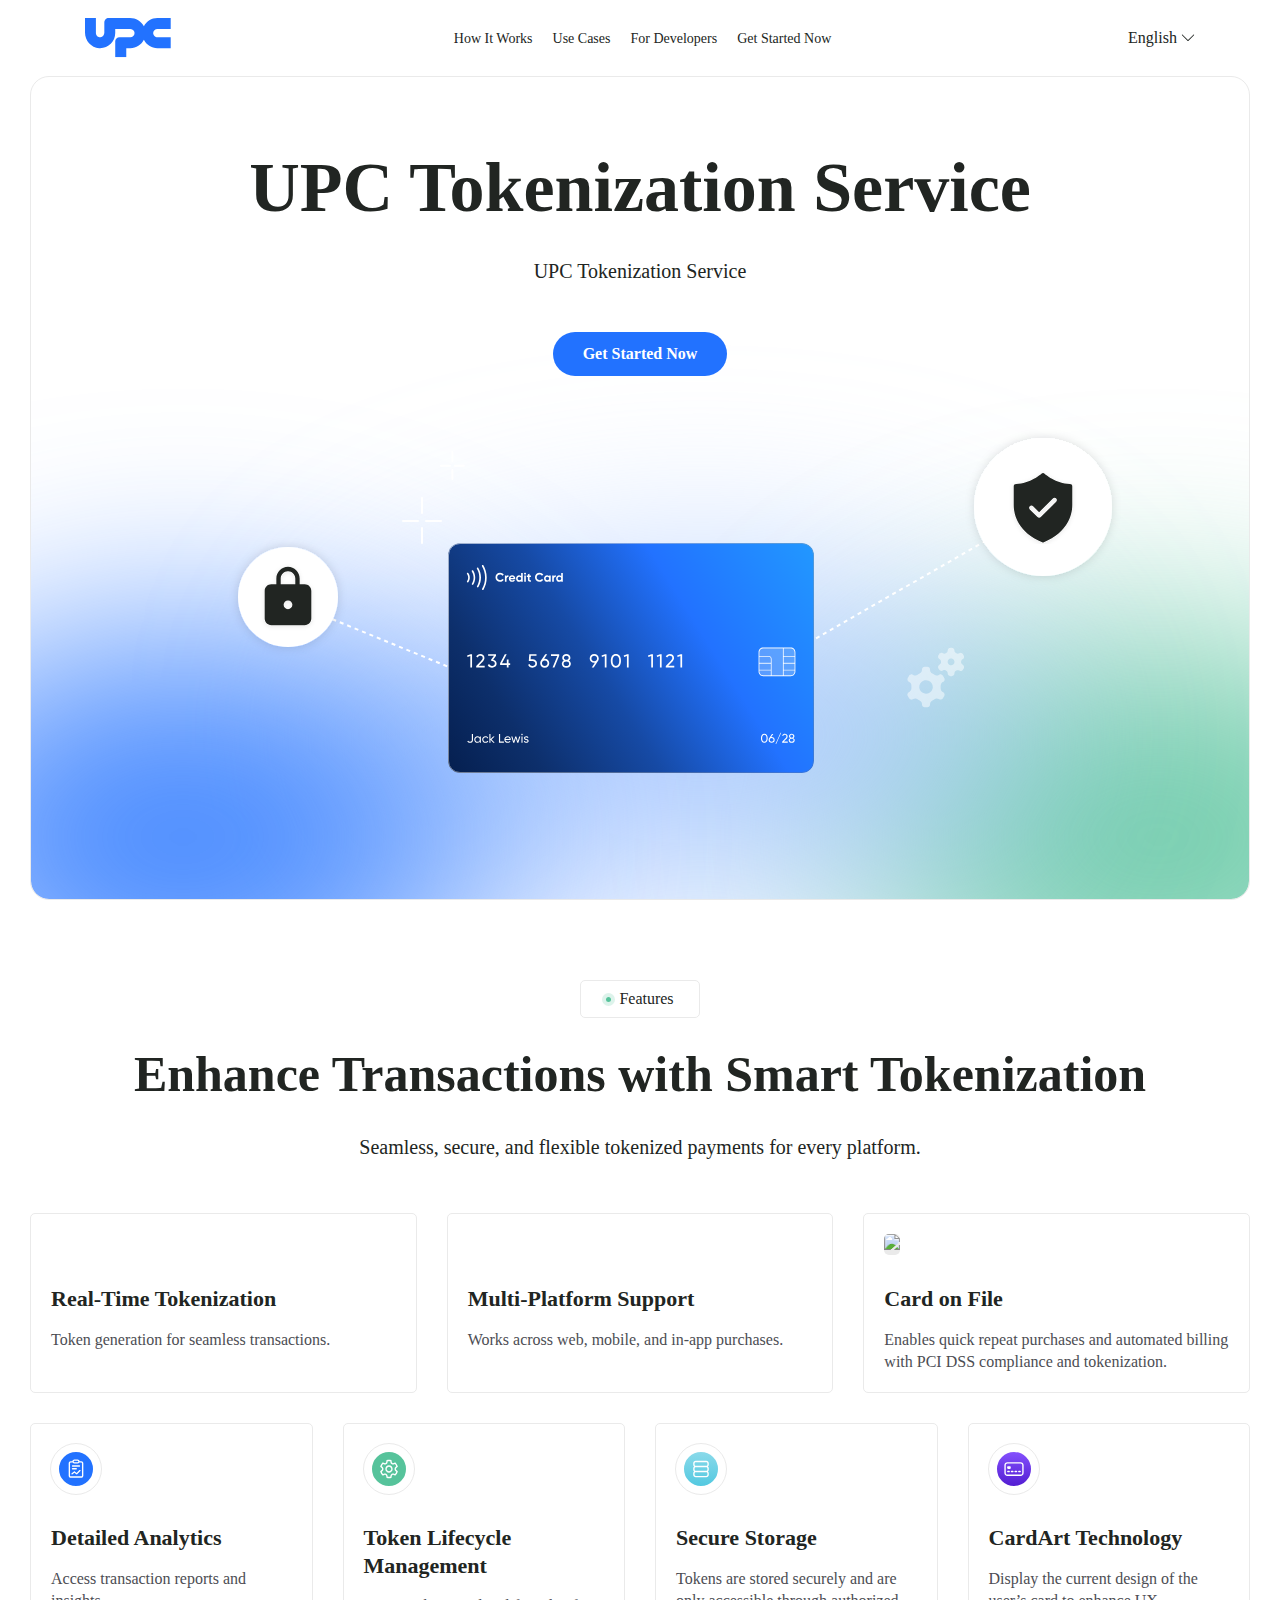
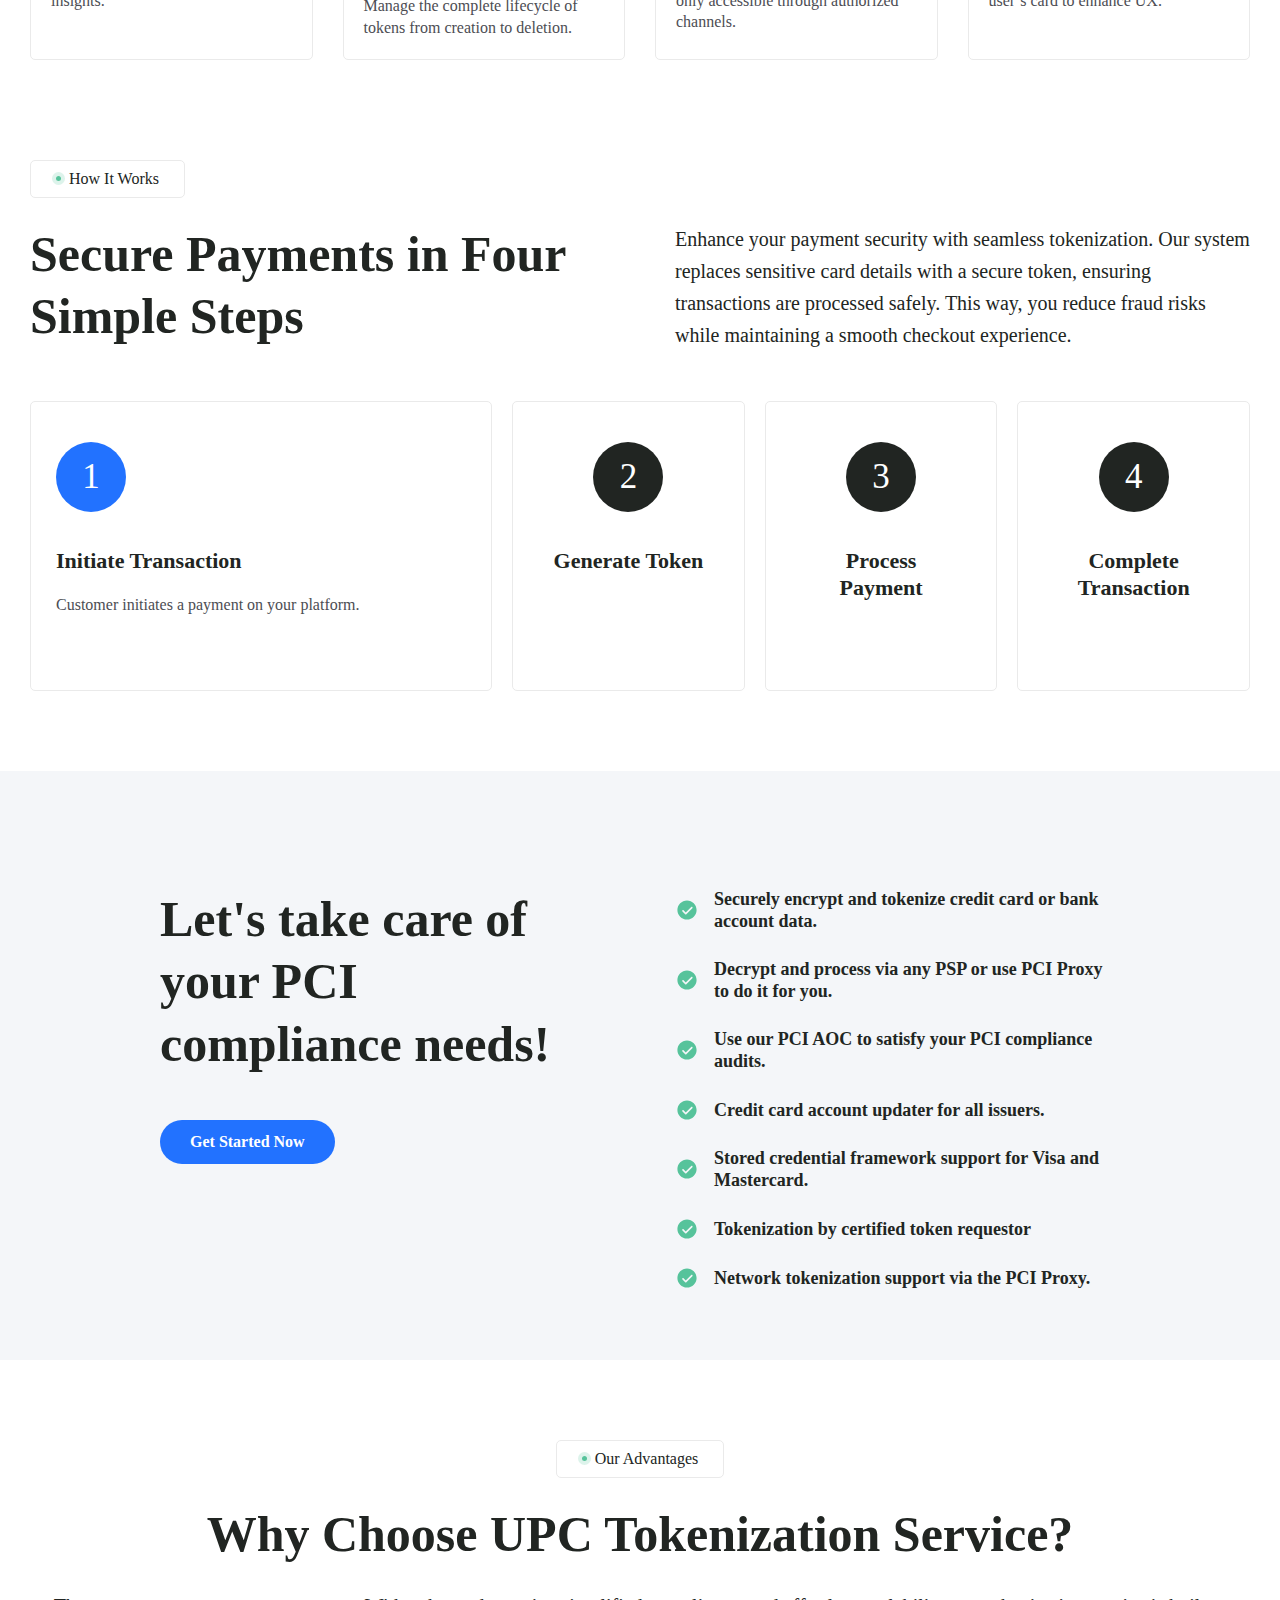
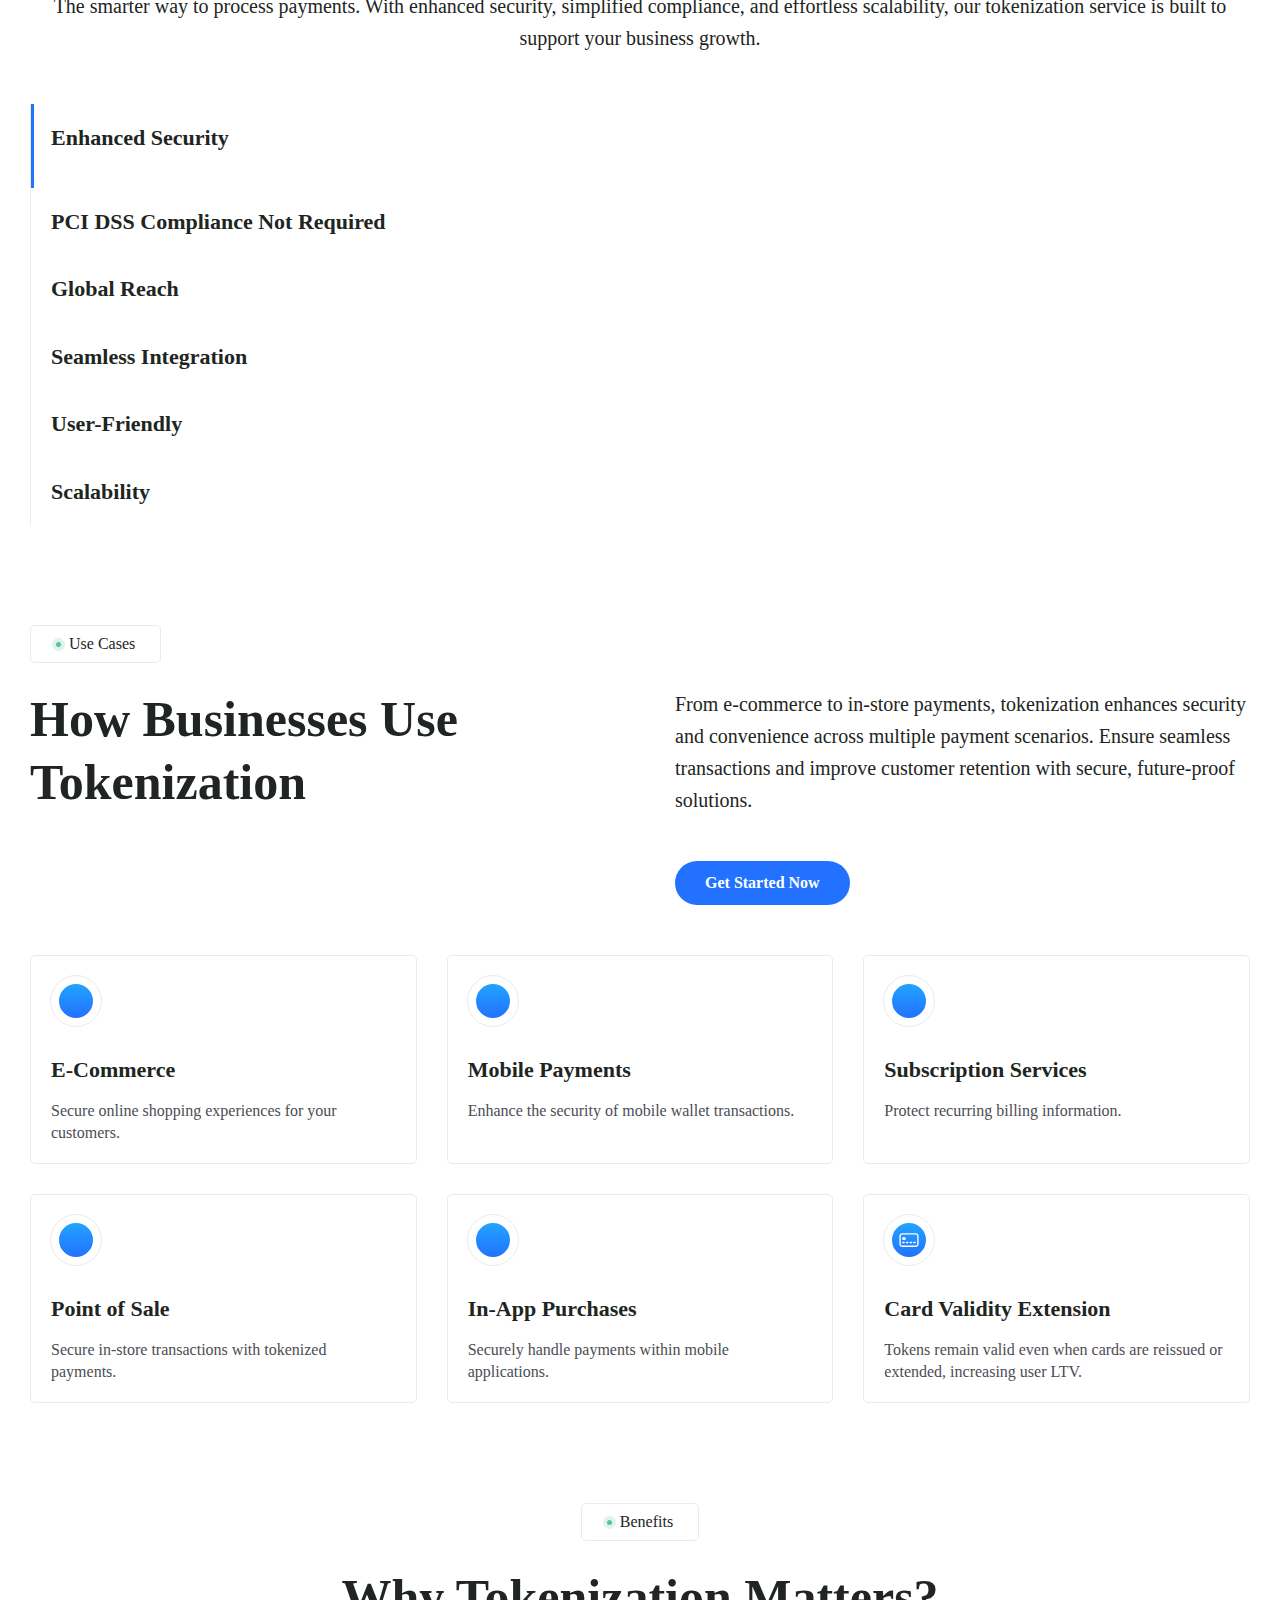
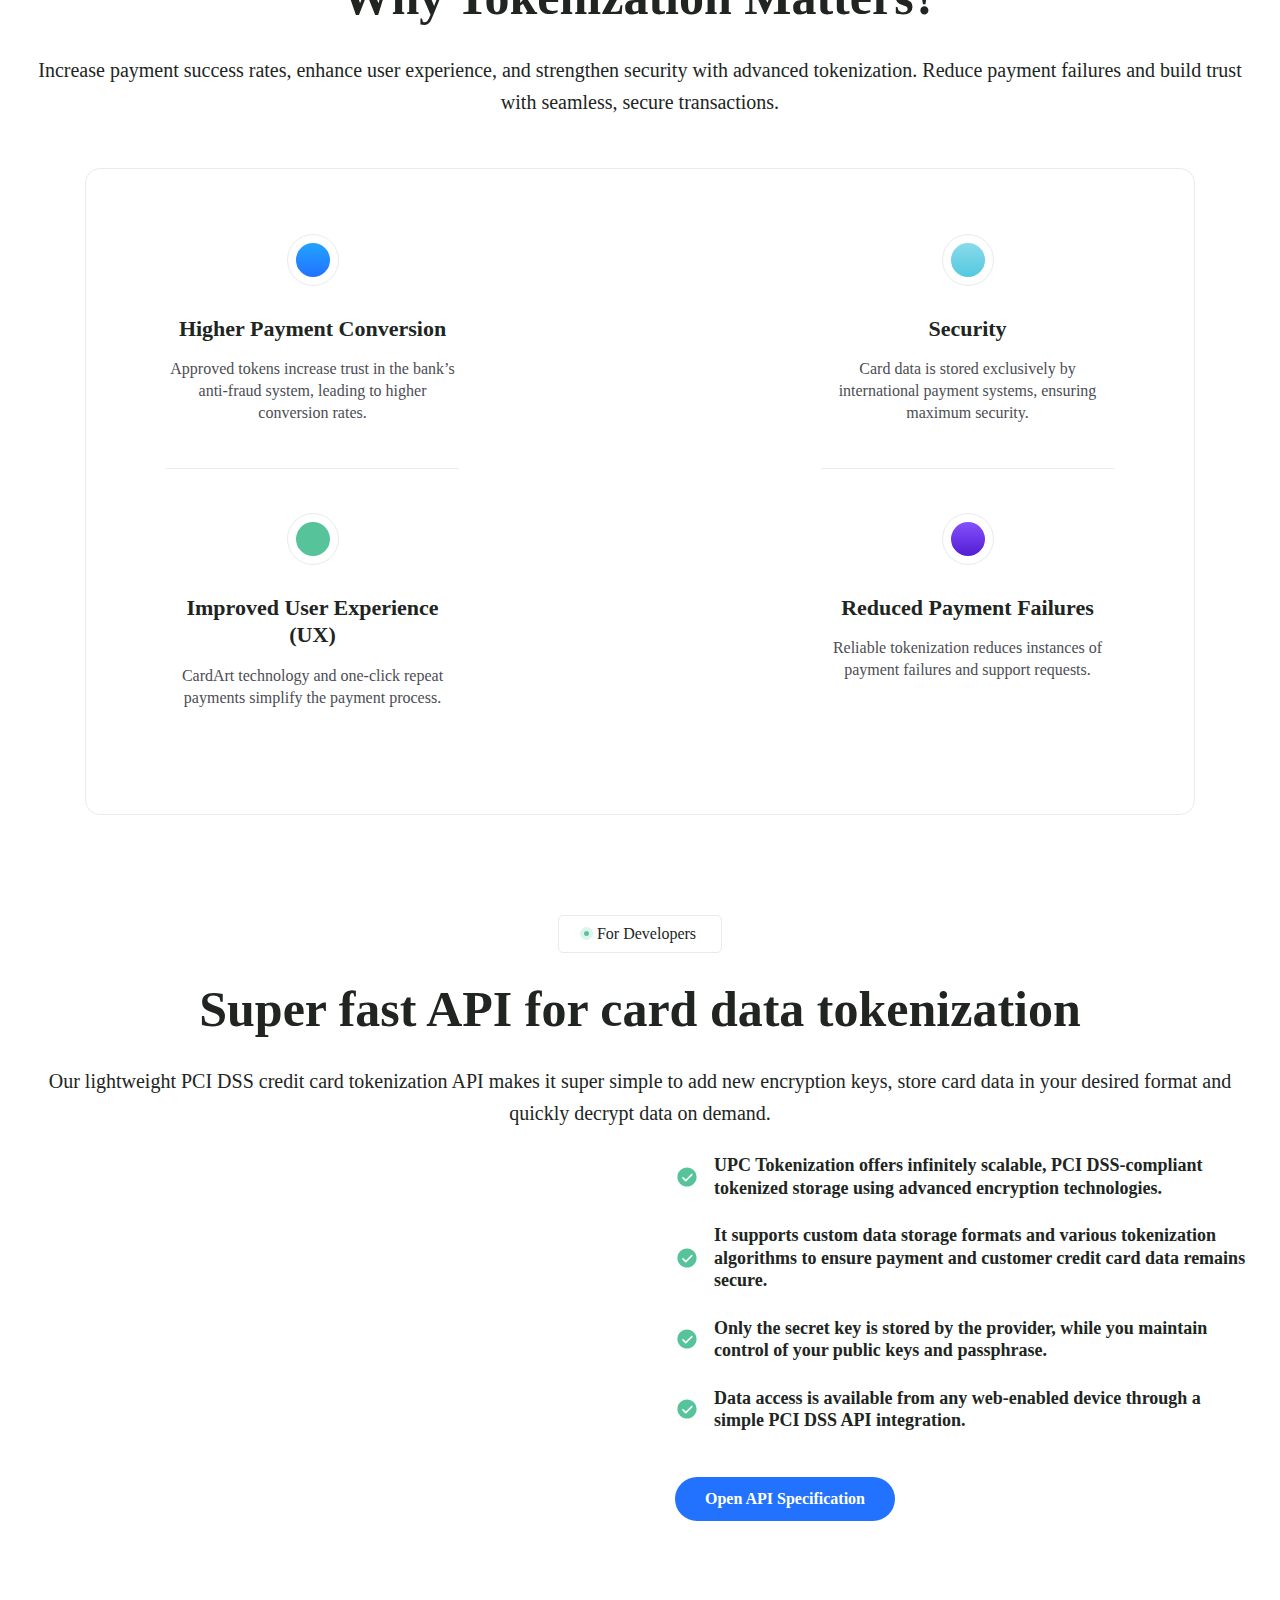
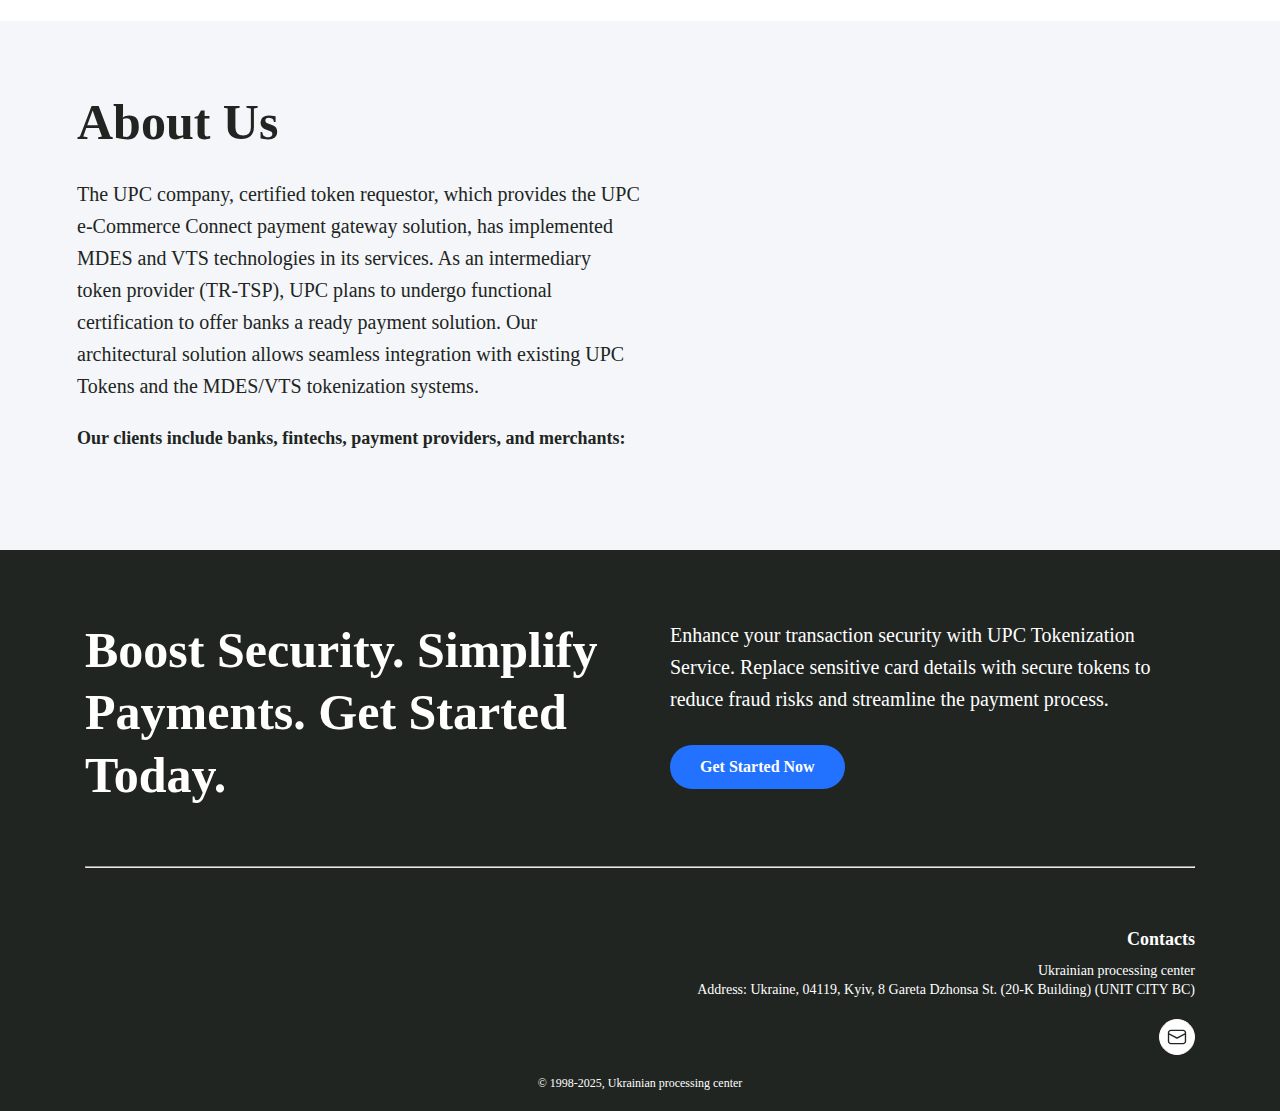
==== index.html @ 0ae1724d "2.3.v not lazy" ====
<!DOCTYPE html><html  lang="en-US" dir="ltr" class="" style=""><head><meta charset="utf-8">
<meta name="viewport" content="width=device-width, initial-scale=1">
<title>Card Tokenization Service</title>
<style>@font-face{font-family:Geologica;font-style:normal;font-weight:300,500,600;src:url(/token-service/fonts/Geologica/Geologica-VariableFont_CRSV,SHRP,slnt,wght.ttf) format("truetype")}@font-face{font-family:OpenSans;font-style:normal;font-weight:400;src:url(/token-service/fonts/OpenSans/OpenSans-VariableFont_wdth,wght.ttf) format("truetype")}@font-face{font-family:Lexend;font-style:normal;font-weight:500;src:url(/token-service/fonts/Lexend/Lexend-VariableFont_wght.ttf) format("truetype")}.fade-slide-down-enter-active,.fade-slide-down-leave-active{transition:opacity .2s ease,transform .2s ease}.fade-slide-down-enter,.fade-slide-down-leave-to{opacity:0;transform:translateY(-20px)}.fade-enter-active,.fade-leave-active{transition:opacity .2s ease}.fade-enter,.fade-in,.fade-leave-to{opacity:0}.fade-in{transform:none;transition:opacity .5s ease-in-out .2s,transform .5s ease-in-out .2s}@media (max-width:575.98px){.fade-in{opacity:1;transform:none}}@media (min-width:576px) and (max-width:991.98px){.fade-in{opacity:1;transform:none}}.fade-in.visible{opacity:1}.fade-in-up{opacity:0;transform:translateY(100px);transition:opacity .5s ease-in-out .2s,transform .5s ease-in-out .2s}.fade-in-up.visible{transform:translateY(0)}@media (max-width:575.98px){.fade-in-up{opacity:1;transform:none}}@media (min-width:576px) and (max-width:991.98px){.fade-in-up{opacity:1;transform:none}}.fade-in-up.visible{opacity:1}.fade-in-down{opacity:0;transform:translateY(-100px);transition:opacity .5s ease-in-out .2s,transform .5s ease-in-out .2s}.fade-in-down.visible{transform:translateY(0)}@media (max-width:575.98px){.fade-in-down{opacity:1;transform:none}}@media (min-width:576px) and (max-width:991.98px){.fade-in-down{opacity:1;transform:none}}.fade-in-down.visible{opacity:1}.fade-in-left{opacity:0;transform:translate(-100px);transition:opacity .5s ease-in-out .2s,transform .5s ease-in-out .2s}.fade-in-left.visible{transform:translate(0)}@media (max-width:575.98px){.fade-in-left{opacity:1;transform:none}}@media (min-width:576px) and (max-width:991.98px){.fade-in-left{opacity:1;transform:none}}.fade-in-left.visible{opacity:1}.fade-in-right{opacity:0;transform:translate(100px);transition:opacity .5s ease-in-out .2s,transform .5s ease-in-out .2s}.fade-in-right.visible{transform:translate(0)}@media (max-width:575.98px){.fade-in-right{opacity:1;transform:none}}@media (min-width:576px) and (max-width:991.98px){.fade-in-right{opacity:1;transform:none}}.fade-in-right.visible{opacity:1}*,:after,:before{box-sizing:border-box;font-weight:400;margin:0}body{background:#fff;color:#212522;font-family:OpenSans;font-size:16px;font-weight:400;letter-spacing:0;line-height:21.79px;min-height:100vh;transition:color .5s ease-in-out,background-color .5s ease-in-out}img{image-rendering:crisp-edges}.main-container{overflow:hidden}.base-textfield,.main{position:relative}.base-textfield{border:1px solid #eaeaea;border-radius:5px;display:flex;flex-direction:column;gap:4px;height:50px;justify-content:space-between;padding:5px 35px 7px 15px}.base-textfield--error{border-color:#ea4335}.base-textfield:hover{border-color:#2272ff;box-shadow:0 1px 1px #164aa526}.base-textfield__label{font-size:1rem;line-height:1.25rem;pointer-events:none;transform:translateY(8px);transition:all .2s ease}.base-textfield__label,.base-textfield__label.floating{color:#4c4d53b2;font-family:Geologica;font-weight:300}.base-textfield__label.floating{font-size:.625rem;line-height:.78125rem;transform:translateY(0)}.base-textfield__icon-wrapper{position:absolute;right:15px;top:27px;transform:translateY(-50%)}.base-textfield__icon{height:16px;width:16px}.base-textfield__input{all:unset;box-sizing:border-box;display:inline-block;font-family:Geologica;font-size:1rem;font-weight:300;line-height:1.25rem;overflow:hidden;white-space:nowrap;width:100%}.base-textfield__input *{white-space:nowrap}.base-textfield__search{all:unset;box-sizing:border-box;display:inline-block;font-family:Geologica;font-size:1rem;font-weight:300;line-height:1.25rem;width:100%}.base-textfield__message{color:#4c4d53b2;font-family:Geologica;font-size:.625rem;font-weight:300;line-height:.78125rem;margin-left:1px;transition:.2s ease}.base-textfield__message--error{color:#ea4335}.base-textfield__dropdoun{background:#fff;border:1px solid #eaeaea;border-radius:6px;box-shadow:0 2px 4px #00000014;left:0;margin-top:4px;min-width:140px;position:absolute;top:100%;width:100%;z-index:1000}.base-textfield__options{cursor:pointer;display:flex;flex-direction:column;gap:10px;list-style:none;max-height:240px;overflow:auto;padding:0;scrollbar-color:#0f3373 #fff;scrollbar-width:thin;width:100%}.base-textfield__options::-webkit-scrollbar{border-radius:4px;height:8px;width:8px}.base-textfield__options::-webkit-scrollbar-thumb{background-color:#0f3373;background:#0f3373;border-radius:4px}.base-textfield__options::-webkit-scrollbar-thumb:hover{background:#0f3373}@media (min-width:576px) and (max-width:991.98px){.base-textfield__options{max-height:140px}}@media (max-width:575.98px){.base-textfield__options{max-height:140px}}.base-textfield__option{font-family:Geologica;font-size:1rem;font-weight:300;line-height:1.25rem;padding:10px 15px}.base-textfield__option--active,.base-textfield__option:hover{background:#2272ff1a}.base-textfield__option--error{color:#4c4d53}.base-textfield__option--error:hover{background:none}.badge{align-items:center;border:1px solid #eaeaea;border-radius:5px;display:flex;gap:8px;padding:8px 25px;width:-moz-max-content;width:max-content}@media (max-width:575.98px){.badge{padding:6px 18px}}.badge__text{align-items:center;display:flex;font-family:Geologica;font-weight:500;gap:8px}@media (min-width:1200.98px){.badge__text{font-size:1rem;line-height:1.25rem}}@media (min-width:576px) and (max-width:1200px){.badge__text{font-size:clamp(.875rem,2vw,1rem);line-height:clamp(1.09375rem,2vw,1.25rem)}}@media (max-width:575.98px){.badge__text{font-size:.875rem;line-height:1.09375rem}}.badge__text:before{background:#56c39b;border-radius:100%;content:"";display:block;height:5px;outline:4px solid rgba(86,195,155,.2);width:5px}.badge-icon{align-items:center;border:8px solid #fff;border-radius:100%;box-sizing:content-box;display:flex;height:34px;justify-content:center;outline:1px solid #eaeaea;width:34px}.badge-icon--blue{background:#2272ff}.badge-icon--blue-gradient{background:linear-gradient(180deg,#22a3ff,#2272ff)}.badge-icon--blue-light-gradient{background:linear-gradient(180deg,#8adaea,#53c9e0)}.badge-icon--green-gradient{background:#56c39b}.badge-icon--green-light-gradient{background:linear-gradient(180deg,#8adaea,#53c9e0)}.badge-icon--purple-gradient{background:linear-gradient(180deg,#8451fd,#531dd2)}.badge-icon img{height:22px;width:22px}.base-button{all:unset;background:#2272ff;border-radius:30px;box-sizing:border-box;color:#fff;cursor:pointer;display:inline-block;font-family:Geologica;font-size:1rem;font-weight:600;line-height:1.25rem;padding:12px 30px;text-align:center;text-decoration:none}.base-button:hover{background:#2272ffe5}.base-button:disabled,.base-button:disabled:hover{background:#2272ffcc}.base-checkbox{align-items:center;display:flex;flex-wrap:wrap;font-family:OpenSans;font-size:.875rem;font-weight:400;gap:10px;letter-spacing:0;line-height:1.191875rem}.base-checkbox__input{opacity:0;position:absolute}.base-checkbox__icon path{fill:none;transition:fill .2s ease}.base-checkbox__icon rect{fill:none;stroke-width:1px;stroke:#4c4d53}.base-checkbox__icon--error rect{stroke:#ea4335}.base-checkbox__icon--checked path,.base-checkbox__icon--error path{fill:#fff}.base-checkbox__icon--checked rect{stroke:#2272ff;fill:#2272ff}.base-modal{align-items:center;background:#00000080;display:flex;height:100%;justify-content:center;left:0;position:fixed;top:0;width:100%;z-index:1000}@media (min-width:576px) and (max-width:991.98px){.base-modal{align-items:flex-start;justify-content:flex-start}}@media (max-width:575.98px){.base-modal{align-items:flex-start;justify-content:flex-start}}.base-modal__content{background:#fff;border-radius:5px;max-height:90vh;position:relative}@media (min-width:576px) and (max-width:991.98px){.base-modal__content{border-radius:0;height:100vh;max-height:100vh;width:100vw}}@media (max-width:575.98px){.base-modal__content{border-radius:0;height:100vh;max-height:100vh;width:100vw}}.base-modal__button{all:unset;background:#fff;padding:5px;position:absolute;right:25px;top:25px;z-index:15}.radio-button-group{align-items:center;display:flex;flex-wrap:wrap;gap:11px}.radio-button-group__input{display:none}.radio-button-group__label{border:1px solid #eaeaea;border-radius:30px;display:inline-block;font-family:Geologica;font-size:.875rem;font-weight:500;line-height:1.09375rem;padding:8px 10px;transition:all .2s ease}.radio-button-group__label:hover{border-color:#2272ff4d}@media (max-width:575.98px){.radio-button-group__label:hover{border-color:#2272ff}}@media (min-width:576px) and (max-width:991.98px){.radio-button-group__label:hover{border-color:#2272ff}}.radio-button-group__label--selected{border-color:#2272ff!important}.header{background-color:#fff;left:0;position:sticky;top:0;transition:transform .2s ease;width:100%;z-index:10}.header--scroll{position:fixed}.header--hidden{transform:translateY(-100%)}.header__container{align-items:center;display:flex;height:76px;justify-content:space-between;margin-left:auto;margin-right:auto;max-width:1170px;padding:0 30px;width:100%}@media (max-width:575.98px){.header__container{max-width:1150px;padding:0 20px}}.header__logo{display:inline-block;line-height:0}.header__logo .logo{height:auto;width:86px}@media (max-width:575.98px){.header__logo .logo{width:68px}}.header__nav{opacity:1;transform:translateY(0);transition:all 0s}@media (max-width:575.98px){.header__nav{background:#fff;left:0;opacity:0;padding:20px 20px 30px;position:absolute;top:100%;transform:translateY(-20px);transition:opacity .2s ease .2s,transform .2s ease .2s,visibility .2s ease .2s;visibility:hidden;width:100%}}@media (min-width:576px) and (max-width:991.98px){.header__nav{background:#fff;left:0;opacity:0;padding:20px 20px 30px;position:absolute;top:100%;transform:translateY(-20px);transition:opacity .2s ease .2s,transform .2s ease .2s,visibility .2s ease .2s;visibility:hidden;width:100%}}@media (max-width:575.98px){.header__nav--active{opacity:1;transform:translateY(0);visibility:visible}}@media (min-width:576px) and (max-width:991.98px){.header__nav--active{opacity:1;transform:translateY(0);visibility:visible}}@media (min-width:992px) and (max-width:1600.98px){.header__nav .nav{align-items:center;display:flex;gap:20px;justify-content:center;padding:0}}@media (min-width:1601px){.header__nav .nav{align-items:center;display:flex;gap:20px;justify-content:center;padding:0}}@media (min-width:576px) and (max-width:991.98px){.header__nav .nav{display:flex;flex-direction:column;gap:20px;padding:0}}@media (max-width:575.98px){.header__nav .nav{display:flex;flex-direction:column;gap:20px;padding:0}}.header__nav .nav__item{list-style:none}.header__nav .nav__link{color:#212522;font-family:Geologica;font-size:.875rem;font-weight:500;line-height:1.09375rem;text-decoration:none;transition:.2s ease}.header__nav .nav__link:hover{color:#2272ff}.nav-mobile-toggle-button{all:unset;display:none;padding:10px 10px 10px 0}@media (max-width:575.98px){.nav-mobile-toggle-button{display:block}}@media (min-width:576px) and (max-width:991.98px){.nav-mobile-toggle-button{display:block}}.footer{background:#212522}.footer__container{margin-left:auto;margin-right:auto;max-width:1170px;padding:0 30px;width:100%}@media (max-width:575.98px){.footer__container{max-width:1150px;padding:0 20px}}.footer__content{display:grid;gap:25px 60px;grid-template-columns:repeat(auto-fit,minmax(300px,1fr));margin-top:69px}@media (max-width:575.98px){.footer__content{grid-template-columns:100%}}.footer__hr{border-color:#eaeaea;margin:60px 0}.footer__title{color:#fff;font-family:Geologica;font-weight:600}@media (min-width:1200.98px){.footer__title{font-size:3.125rem;line-height:3.90625rem}}@media (min-width:576px) and (max-width:1200px){.footer__title{font-size:clamp(2.5rem,3vw,3.125rem);line-height:clamp(2.65625rem,3vw,3.90625rem)}}@media (max-width:575.98px){.footer__title{font-size:2.125rem;line-height:2.65625rem;text-align:center}}.footer__subtitle{color:#fff;font-family:OpenSans;font-weight:400;margin-bottom:30px}@media (min-width:1200.98px){.footer__subtitle{font-size:1.25rem;line-height:2rem}}@media (min-width:576px) and (max-width:1200px){.footer__subtitle{font-size:clamp(1rem,3vw,1.25rem);line-height:clamp(1.5rem,3vw,2rem)}}@media (max-width:575.98px){.footer__subtitle{font-size:1rem;line-height:1.5rem;text-align:center}.footer__button{display:block;margin-left:auto;margin-right:auto}}.footer__logo{display:flex;gap:26px}@media (max-width:575.98px){.footer__logo{gap:40px}}.footer__logo img{height:36px}.footer__contacts{display:flex;gap:25px 60px;justify-content:space-between}@media (max-width:575.98px){.footer__contacts{align-items:center;flex-direction:column}}.footer__address-title{color:#fff;font-family:Geologica;font-style:normal;font-weight:600;text-align:right}@media (min-width:1200.98px){.footer__address-title{font-size:1.125rem;line-height:1.40625rem}}@media (min-width:576px) and (max-width:1200px){.footer__address-title{font-size:clamp(1rem,3vw,1.125rem);line-height:clamp(1.25rem,3vw,1.40625rem)}}@media (max-width:575.98px){.footer__address-title{font-size:1rem;line-height:1.25rem;margin-top:40px;text-align:center}}.footer__address-name{color:#fff;font-family:OpenSans;font-size:.875rem;font-style:normal;font-weight:400;letter-spacing:0;line-height:1.191875rem;margin-top:10px;text-align:right}@media (max-width:575.98px){.footer__address-name{text-align:center}}.footer__address-address{color:#fff;font-family:OpenSans;font-size:.875rem;font-style:normal;font-weight:400;letter-spacing:0;line-height:1.191875rem;text-align:right}@media (max-width:575.98px){.footer__address-address{text-align:center}}.footer__copyright{padding:20px 0}@media (max-width:575.98px){.footer__copyright{padding:40px 0 30px}}.footer__copyright p{color:#fff;font-family:OpenSans;font-size:.75rem;font-style:normal;font-weight:400;letter-spacing:0;line-height:1.02125rem;text-align:center}.footer__social-links{align-items:center;display:flex;gap:10px;justify-content:flex-end;margin-top:20px;padding:0}@media (max-width:575.98px){.footer__social-links{gap:30px;justify-content:center;margin-top:40px}}.footer__social-links li{list-style:none}.footer__social-links svg{transition:fill .2s ease}.footer__social-links a{align-items:center;background:#fff;border:1px solid #fff;border-radius:100%;box-sizing:content-box;display:flex;height:34px;justify-content:center;transition:all .2s ease;width:34px}.footer__social-links a:hover{background:transparent}.footer__social-links a:hover svg{fill:#fff}.locale{cursor:pointer;justify-content:flex-end;padding:10px 0 10px 10px;position:relative}.locale,.locale__input{align-items:center;display:flex;gap:4px}.locale__input span{font-family:Geologica;font-size:1rem;font-weight:300;line-height:1.25rem}@media (max-width:575.98px){.locale__input span{display:none}}@media (min-width:576px) and (max-width:991.98px){.locale__input span{display:none}}.locale__icon{height:auto;width:14px}.locale__img{height:auto;width:22px}.locale__options{background:#fff;border:1px solid #eaeaea;box-shadow:0 2px 4px #00000014;cursor:pointer;list-style:none;margin-top:4px;max-height:170px;overflow:auto;padding:0;position:absolute;right:0;scrollbar-color:#0f3373 #fff;scrollbar-width:thin;top:100%;width:170px;z-index:0}.locale__options::-webkit-scrollbar{border-radius:4px;height:8px;width:8px}.locale__options::-webkit-scrollbar-thumb{background-color:#0f3373;background:#0f3373;border-radius:4px}.locale__options::-webkit-scrollbar-thumb:hover{background:#0f3373}.locale__options.active{z-index:10}.locale__option{align-items:center;display:flex;gap:4px;padding:7px 15px}.locale__option:hover{background:#2272ff1a}.locale__option span{font-family:Geologica;font-size:1rem;font-weight:300;line-height:1.25rem}.scroll-to-top{align-items:center;background:#2272ff;border-radius:100%;bottom:30px;display:flex;height:50px;justify-content:center;position:fixed;right:30px;transition:all .2s ease;width:50px}.scroll-to-top:hover{background:#2272ffe5}.scroll-to-top--stop{position:absolute}.scroll-to-top svg{height:24px;width:24px}.main-container{display:grid;grid-template-columns:100%;grid-template-rows:max-content 1fr max-content;min-height:100vh}.code-highlighting{overflow:auto;scrollbar-color:#fff rgba(12,43,98,.898);scrollbar-width:thin}.code-highlighting::-webkit-scrollbar{border-radius:4px;height:8px;width:8px}.code-highlighting::-webkit-scrollbar-thumb{background-color:#fff;background:#fff;border-radius:4px}.code-highlighting::-webkit-scrollbar-thumb:hover{background:#fff}.code-highlighting pre[class*=language-].line-numbers{padding-left:1em;padding-top:3rem}.code-highlighting :not(pre)>code[class*=language-],.code-highlighting pre[class*=language-]{background:#0c2b62e5;border:none;border-radius:5px;box-shadow:none}.code-highlighting .code-toolbar .toolbar{opacity:1}.code-highlighting div.code-toolbar>.toolbar>.toolbar-item>button,.code-highlighting div.code-toolbar>.toolbar>.toolbar-item>button:hover{all:unset;border:1px solid #fff;border-radius:20px;color:#fff!important;color:#4c4d53b2;cursor:pointer;display:block;font-family:Geologica;font-size:.625rem;font-weight:300;line-height:.78125rem;margin:16px 20px;padding:5px 12px}.code-highlighting .language-css .token.string,.code-highlighting .style .token.string,.code-highlighting .token.attr-name,.code-highlighting .token.attr-value,.code-highlighting .token.char,.code-highlighting .token.entity,.code-highlighting .token.inserted,.code-highlighting .token.operator,.code-highlighting .token.string,.code-highlighting .token.url,.code-highlighting .token.variable,.code-highlighting code[class*=language-],.code-highlighting pre[class*=language-]{color:#00e5ac;text-shadow:none}.code-highlighting .line-numbers-rows>span:before,.code-highlighting .token.boolean,.code-highlighting .token.cdata,.code-highlighting .token.comment,.code-highlighting .token.deleted,.code-highlighting .token.doctype,.code-highlighting .token.number,.code-highlighting .token.prolog,.code-highlighting .token.tag{color:#fff;text-shadow:none}.code-highlighting .token.namespace,.code-highlighting .token.punctuation{opacity:1}.hero__container{margin-left:auto;margin-right:auto;max-width:calc(100% + 60px);padding:0 30px;width:100%}@media (max-width:575.98px){.hero__container{max-width:calc(100% + 40px);padding:0}}@media (min-width:576px) and (max-width:991.98px){.hero__container{padding:0}}.hero__container-background{border:1px solid #eaeaea;border-radius:19px;height:calc(100vh - 76px);overflow:hidden;position:relative}.hero__container-background:before{background:radial-gradient(ellipse at center,#56c39be6 0,#56c39be6 15%,#56c39b99 55%,#56c39b4d);border-radius:50%;bottom:-20%;content:"";display:block;filter:blur(100px);height:55%;position:absolute;right:-20%;width:55%;z-index:-1}@media (max-width:575.98px){.hero__container-background:before{background:radial-gradient(ellipse at center,#56c39be6 0,#56c39be6 15%,#56c39b99 55%,#56c39b4d);border-radius:50%;bottom:-15%;content:"";display:block;filter:blur(75px);height:57%;position:absolute;right:-15%;width:70%;z-index:-1}}.hero__container-background:after{background:radial-gradient(ellipse at center,#2272ffe6 0,#2272ffe6 15%,#2272ff99 55%,#2272ff4d);border-radius:50%;bottom:-20%;content:"";display:block;filter:blur(100px);height:55%;left:-15%;position:absolute;width:55%;z-index:-1}@media (max-width:575.98px){.hero__container-background:after{background:radial-gradient(ellipse at center,#2272ffe6 0,#2272ffe6 15%,#2272ff99 55%,#2272ff4d);border-radius:50%;bottom:-15%;content:"";display:block;filter:blur(100px);height:57%;left:-40%;position:absolute;width:70%;z-index:-1}}.hero__container-background>span{background:radial-gradient(ellipse at center,#9abfffe6 0,#9abfffe6 15%,#9abfff99 55%,#9abfff4d);border-radius:50%;bottom:0;content:"";display:block;filter:blur(100px);height:40%;left:25%;position:absolute;width:60%;z-index:-1}@media (max-width:575.98px){.hero__container-background{border:none;padding:0 20px}}@media (min-width:576px) and (max-width:991.98px){.hero__container-background{border:none;padding:0 20px}}.hero__content{align-items:center;display:flex;flex-direction:column;position:relative}.hero__title{font-family:Geologica;font-weight:600;margin-top:70px;text-align:center}@media (min-width:1200.98px){.hero__title{font-size:4.375rem;line-height:5.15625rem}}@media (min-width:576.98px) and (max-width:1200px){.hero__title{font-size:clamp(3rem,4vw,4.375rem);line-height:clamp(2.65625rem,6vw,5.15625rem)}}@media (max-width:575.98px){.hero__title{font-size:2rem;line-height:2.65625rem}}.hero__subtitle{font-family:OpenSans;font-weight:400;margin-top:25px;text-align:center}@media (min-width:1200.98px){.hero__subtitle{font-size:1.25rem;line-height:2rem}}@media (min-width:576px) and (max-width:1200px){.hero__subtitle{font-size:clamp(1rem,3vw,1.25rem);line-height:clamp(1.5rem,3vw,2rem)}}@media (max-width:575.98px){.hero__subtitle{font-size:1rem;line-height:1.5rem;margin-top:20px}}.hero__button{margin-top:45px}@media (max-width:575.98px){.hero__button{margin-top:30px}}.hero__bcg{display:flex;justify-content:center;padding:46px 20px;width:100%}@media (max-width:575.98px){.hero__bcg{padding:46px 20px}}.hero-svg-mobile{display:none}@media (max-width:575.98px){.hero-svg-mobile{display:block;height:auto;width:100%}}.hero-svg{margin-left:6%;margin-top:-50px;max-width:100%;position:relative}@media (max-width:575.98px){.hero-svg{display:none}}.hero-svg:hover .hero-svg__security-line{d:path("M60 229L406 341L813 137")}.hero-svg:hover .hero-svg__lock{transform:scale(.9);transform-origin:60px 225px}.hero-svg:hover .hero-svg__protection{transform:scale(.9);transform-origin:815px 135px}.hero-svg:hover .hero-svg__stars{transform:translate(-10px,-50px)}.hero-svg:hover .hero-svg__gears{transform:translate(5px,10px)}.hero-svg:hover .hero-svg__card{transform:translateY(-7%) rotateX(45deg) scaleY(1.05) scaleX(1)}.hero-svg:hover .hero-svg__hash{opacity:1;transform:scale(1.1);transition:all .7s cubic-bezier(.4,0,.2,1) .2s}.hero-svg svg{max-width:100%}.hero-svg__lock,.hero-svg__security-line{transition:all .7s cubic-bezier(.4,0,.2,1)}.hero-svg__lock{transform-origin:60px 285px}.hero-svg__protection{transform-origin:815px 195px;transition:all .7s cubic-bezier(.4,0,.2,1)}.hero-svg__card-wrapper{bottom:0;left:45%;perspective:1000px;position:absolute;transform:translate(-50%)}.hero-svg__card{transform:rotateX(0) scale(1);transition:all .7s cubic-bezier(.4,0,.2,1)}.hero-svg__hash-wrapper{bottom:33%;left:45%;position:absolute;transform:translate(-50%)}.hero-svg__hash{opacity:0;transition:.3s cubic-bezier(.4,0,.2,1)}.hero-svg__gears,.hero-svg__stars{transition:all .5s ease-in-out}.about-us{background:#f4f6f9;margin-top:clamp(100px,3vw,170px);padding:70px 47px;position:relative}@media (max-width:575.98px){.about-us{padding:50px 0}}@media (min-width:576px) and (max-width:991.98px){.about-us{padding:50px 0}}.about-us__container{display:flex;gap:25px;justify-content:space-between;margin-left:auto;margin-right:auto;max-width:1340px;padding:0 30px;width:100%}@media (max-width:575.98px){.about-us__container{max-width:1320px;padding:0 20px}}@media (min-width:576px) and (max-width:991.98px){.about-us__container{flex-wrap:wrap}}@media (max-width:575.98px){.about-us__container{flex-wrap:wrap}}.about-us__content{max-width:50%;width:798px}@media (max-width:575.98px){.about-us__content{max-width:100%}}@media (min-width:576px) and (max-width:991.98px){.about-us__content{max-width:100%}}.about-us__logos{align-items:flex-end;display:flex;flex-direction:column;gap:20px;height:100%;justify-content:space-between;padding:70px 0;position:absolute;right:0;top:0;width:-moz-max-content;width:max-content}@media (min-width:576px) and (max-width:991.98px){.about-us__logos{padding:0;position:static;width:100%}}@media (max-width:575.98px){.about-us__logos{align-items:center;margin-top:60px;padding:0;position:static;width:100%}}@media (min-width:576px) and (max-width:991.98px){.about-us__logo-upc{display:none}}@media (max-width:575.98px){.about-us__logo-upc{display:none}}.about-us__cards-logo{display:flex;gap:40px;height:30px;margin-right:77px}@media (max-width:575.98px){.about-us__cards-logo{height:25px;margin-right:0}}@media (min-width:576px) and (max-width:991.98px){.about-us__cards-logo{margin-right:0;margin-top:40px}}.about-us__cards-logo img{height:100%;width:auto}.about-us__title{font-family:Geologica;font-weight:600}@media (min-width:1200.98px){.about-us__title{font-size:3.125rem;line-height:3.90625rem}}@media (min-width:576px) and (max-width:1200px){.about-us__title{font-size:clamp(2.5rem,3vw,3.125rem);line-height:clamp(2.65625rem,3vw,3.90625rem)}}@media (max-width:575.98px){.about-us__title{font-size:2.125rem;line-height:2.65625rem;margin-top:20px;text-align:center}}.about-us__text{font-family:OpenSans;font-weight:400;margin-top:25px}@media (min-width:1200.98px){.about-us__text{font-size:1.25rem;line-height:2rem}}@media (min-width:576px) and (max-width:1200px){.about-us__text{font-size:clamp(1rem,3vw,1.25rem);line-height:clamp(1.5rem,3vw,2rem)}}@media (max-width:575.98px){.about-us__text{font-size:1rem;line-height:1.5rem;margin-top:20px;text-align:center}}.about-us__text-title{font-family:Geologica;font-weight:600;margin-top:25px}@media (min-width:1200.98px){.about-us__text-title{font-size:1.125rem;line-height:1.40625rem}}@media (min-width:576px) and (max-width:1200px){.about-us__text-title{font-size:clamp(1rem,3vw,1.125rem);line-height:clamp(1.25rem,3vw,1.40625rem)}}@media (max-width:575.98px){.about-us__text-title{font-size:1rem;line-height:1.25rem;margin-top:20px;text-align:center}}.about-us__list-numeric{display:flex;gap:40px 25px;justify-content:space-between;margin-top:30px;width:100%}@media (min-width:576px) and (max-width:991.98px){.about-us__list-numeric{justify-content:flex-start}}@media (max-width:575.98px){.about-us__list-numeric{align-items:center;flex-direction:column}}.about-us__numeric{display:flex;flex-direction:column;gap:15px}@media (max-width:575.98px){.about-us__numeric{align-items:center}}.about-us__number{color:#2272ff;display:flex;font-family:Geologica;font-weight:600;gap:5px}@media (min-width:1200.98px){.about-us__number{font-size:4.375rem;line-height:5.15625rem}}@media (min-width:576.98px) and (max-width:1200px){.about-us__number{font-size:clamp(3rem,4vw,4.375rem);line-height:clamp(2.65625rem,6vw,5.15625rem)}}@media (max-width:575.98px){.about-us__number{font-size:2rem;line-height:2.65625rem}}.about-us__number--large{width:250px}@media (max-width:575.98px){.about-us__number--large{justify-content:center;width:auto}}.about-us__numeric-text{font-family:OpenSans;font-weight:400;margin-left:2px}@media (min-width:1200.98px){.about-us__numeric-text{font-size:1.25rem;line-height:2rem}}@media (min-width:576px) and (max-width:1200px){.about-us__numeric-text{font-size:clamp(1rem,3vw,1.25rem);line-height:clamp(1.5rem,3vw,2rem)}}@media (max-width:575.98px){.about-us__numeric-text{font-size:1rem;line-height:1.5rem}}.benefits__container{align-items:center;display:flex;flex-direction:column;margin-left:auto;margin-right:auto;margin-top:clamp(100px,3vw,120px);max-width:1340px;padding:0 30px;width:100%}@media (max-width:575.98px){.benefits__container{max-width:1320px;padding:0 20px}}.benefits__title{font-family:Geologica;font-weight:600;margin-top:25px;text-align:center}@media (min-width:1200.98px){.benefits__title{font-size:3.125rem;line-height:3.90625rem}}@media (min-width:576px) and (max-width:1200px){.benefits__title{font-size:clamp(2.5rem,3vw,3.125rem);line-height:clamp(2.65625rem,3vw,3.90625rem)}}@media (max-width:575.98px){.benefits__title{font-size:2.125rem;line-height:2.65625rem;margin-top:20px}}.benefits__subtitle{font-family:OpenSans;font-weight:400;margin-top:25px;text-align:center}@media (min-width:1200.98px){.benefits__subtitle{font-size:1.25rem;line-height:2rem}}@media (min-width:576px) and (max-width:1200px){.benefits__subtitle{font-size:clamp(1rem,3vw,1.25rem);line-height:clamp(1.5rem,3vw,2rem)}}@media (max-width:575.98px){.benefits__subtitle{font-size:1rem;line-height:1.5rem;margin-top:20px}}.benefits__cards{align-items:stretch;border:1px solid #eaeaea;border-radius:15px;display:grid;gap:45px;grid-template-areas:"card-1 phone card-2" "card-3 phone card-4";grid-template-columns:1fr minmax(179px,272px) 1fr;grid-template-rows:1fr 1fr;margin-top:50px;max-width:1110px;padding:66px 80px}@media (max-width:575.98px){.benefits__cards{border:none;border-radius:none;gap:20px;grid-template-areas:"card-1" "card-3" "phone" "card-2" "card-4";grid-template-columns:100%;grid-template-rows:auto;margin-top:40px;padding:0 38px}}.benefits__card{height:100%}.benefits__card--line{padding-bottom:45px;position:relative}@media (max-width:575.98px){.benefits__card--line{padding-bottom:20px}}.benefits__card--line:after{border-bottom:1px solid #eaeaea;bottom:0;content:"";left:0;position:absolute;width:100%}.benefits__card .badge-icon{margin-left:auto;margin-right:auto}.benefits__card h4{font-family:Geologica;font-weight:600;margin-top:30px;text-align:center}@media (min-width:1200.98px){.benefits__card h4{font-size:1.375rem;line-height:1.71875rem}}@media (min-width:576px) and (max-width:1200px){.benefits__card h4{font-size:clamp(1.25rem,3vw,1.375rem);line-height:clamp(1.5625rem,3vw,1.71875rem)}}@media (max-width:575.98px){.benefits__card h4{font-size:1.25rem;line-height:1.5625rem;margin-top:20px}}.benefits__card p{color:#4c4d53;font-family:OpenSans;font-weight:400;letter-spacing:0;margin-top:16px;text-align:center}@media (min-width:1200.98px){.benefits__card p{font-size:1rem;line-height:1.361875rem}}@media (min-width:576px) and (max-width:1200px){.benefits__card p{font-size:clamp(.875rem,2vw,1rem);line-height:clamp(1.191875rem,2vw,1.361875rem)}}@media (max-width:575.98px){.benefits__card p{font-size:.875rem;line-height:1.191875rem;margin-top:10px}}.benefits__phone{align-items:center;display:flex;justify-content:center}.benefits__phone img{height:auto;max-width:100%;width:100%}@media (max-width:575.98px){.benefits__phone img{max-width:179px}}.features__container{align-items:center;display:flex;flex-direction:column;margin-left:auto;margin-right:auto;margin-top:clamp(80px,3vw,150px);max-width:1340px;padding:0 30px;width:100%}@media (max-width:575.98px){.features__container{max-width:1320px;padding:0 20px}}.features__title{font-family:Geologica;font-weight:600;margin-top:25px;text-align:center}@media (min-width:1200.98px){.features__title{font-size:3.125rem;line-height:3.90625rem}}@media (min-width:576px) and (max-width:1200px){.features__title{font-size:clamp(2.5rem,3vw,3.125rem);line-height:clamp(2.65625rem,3vw,3.90625rem)}}@media (max-width:575.98px){.features__title{font-size:2.125rem;line-height:2.65625rem;margin-top:20px}}.features__subtitle{font-family:OpenSans;font-weight:400;margin-top:25px;text-align:center}@media (min-width:1200.98px){.features__subtitle{font-size:1.25rem;line-height:2rem}}@media (min-width:576px) and (max-width:1200px){.features__subtitle{font-size:clamp(1rem,3vw,1.25rem);line-height:clamp(1.5rem,3vw,2rem)}}@media (max-width:575.98px){.features__subtitle{font-size:1rem;line-height:1.5rem;margin-top:20px}}.features__cards-3{display:grid;gap:30px;grid-template-columns:repeat(3,1fr);margin-top:50px}@media (max-width:575.98px){.features__cards-3{gap:25px;grid-template-columns:100%;margin-top:40px}}.features__cards-4{display:grid;gap:30px;grid-template-columns:repeat(4,1fr);margin-top:30px}@media (max-width:575.98px){.features__cards-4{gap:25px;grid-template-columns:100%;margin-top:25px}}@media (min-width:576px) and (max-width:991.98px){.features__cards-4{gap:25px;grid-template-columns:repeat(2,1fr)}}.features__card{border:1px solid #eaeaea;border-radius:5px;font-size:0;padding:20px}@media (max-width:575.98px){.features__card{padding:15px}}.features__card h4{font-family:Geologica;font-weight:600;margin-top:30px}@media (min-width:1200.98px){.features__card h4{font-size:1.375rem;line-height:1.71875rem}}@media (min-width:576px) and (max-width:1200px){.features__card h4{font-size:clamp(1.25rem,3vw,1.375rem);line-height:clamp(1.5625rem,3vw,1.71875rem)}}@media (max-width:575.98px){.features__card h4{font-size:1.25rem;line-height:1.5625rem;margin-top:20px}}.features__card p{color:#4c4d53;font-family:OpenSans;font-weight:400;letter-spacing:0;margin-top:16px}@media (min-width:1200.98px){.features__card p{font-size:1rem;line-height:1.361875rem}}@media (min-width:576px) and (max-width:1200px){.features__card p{font-size:clamp(.875rem,2vw,1rem);line-height:clamp(1.191875rem,2vw,1.361875rem)}}@media (max-width:575.98px){.features__card p{font-size:.875rem;line-height:1.191875rem;margin-top:10px}}.features__card-img{background:#eaeaea;border-radius:5px;height:auto;width:100%}.for-developers__container{margin-left:auto;margin-right:auto;margin-top:clamp(100px,3vw,170px);max-width:1340px;padding:0 30px;width:100%}@media (max-width:575.98px){.for-developers__container{max-width:1320px;padding:0 20px}}.for-developers__container>.for-developers__button{display:none;margin-top:30px;width:-moz-fit-content;width:fit-content}@media (max-width:575.98px){.for-developers__container>.for-developers__button{display:block;margin-left:auto;margin-right:auto}}@media (min-width:576px) and (max-width:991.98px){.for-developers__container>.for-developers__button{display:block;margin-left:auto;margin-right:auto}}.for-developers__badge{display:block;margin-left:auto;margin-right:auto}.for-developers__title{font-family:Geologica;font-weight:600;margin-top:25px;text-align:center}@media (min-width:1200.98px){.for-developers__title{font-size:3.125rem;line-height:3.90625rem}}@media (min-width:576px) and (max-width:1200px){.for-developers__title{font-size:clamp(2.5rem,3vw,3.125rem);line-height:clamp(2.65625rem,3vw,3.90625rem)}}@media (max-width:575.98px){.for-developers__title{font-size:2.125rem;line-height:2.65625rem;margin-top:20px}}.for-developers__subtitle{font-family:OpenSans;font-weight:400;margin-top:25px;text-align:center}@media (min-width:1200.98px){.for-developers__subtitle{font-size:1.25rem;line-height:2rem}}@media (min-width:576px) and (max-width:1200px){.for-developers__subtitle{font-size:clamp(1rem,3vw,1.25rem);line-height:clamp(1.5rem,3vw,2rem)}}@media (max-width:575.98px){.for-developers__subtitle{font-size:1rem;line-height:1.5rem;margin-top:20px}}.for-developers__content{align-items:center;display:grid;gap:25px 70px;grid-template-columns:repeat(auto-fit,minmax(500px,1fr));margin-top:25px}@media (max-width:575.98px){.for-developers__content{grid-template-columns:100%}}.for-developers__content .for-developers__button{margin-top:45px}@media (max-width:575.98px){.for-developers__content .for-developers__button{display:none}}@media (min-width:576px) and (max-width:991.98px){.for-developers__content .for-developers__button{display:none}}.for-developers__img img{max-width:100%}.for-developers__list{display:flex;flex-direction:column;gap:25px}.for-developers__list-item{align-items:center;display:flex;gap:15px}.for-developers__list-item img{width:clamp(20px,3vw,24px)}.for-developers__list-item span{font-family:Geologica;font-weight:600}@media (min-width:1200.98px){.for-developers__list-item span{font-size:1.125rem;line-height:1.40625rem}}@media (min-width:576px) and (max-width:1200px){.for-developers__list-item span{font-size:clamp(1rem,3vw,1.125rem);line-height:clamp(1.25rem,3vw,1.40625rem)}}@media (max-width:575.98px){.for-developers__list-item span{font-size:1rem;line-height:1.25rem}}.how-it-works__container{margin-left:auto;margin-right:auto;margin-top:clamp(100px,3vw,150px);max-width:1340px;padding:0 30px;width:100%}@media (max-width:575.98px){.how-it-works__container{max-width:1320px;padding:0 20px}}.how-it-works__content{display:grid;gap:20px 70px;grid-template-columns:repeat(auto-fit,minmax(300px,1fr));margin-top:25px}@media (max-width:575.98px){.how-it-works__content{grid-template-columns:100%;margin-top:20px}.how-it-works__badge{margin-left:auto;margin-right:auto}}.how-it-works__title{font-family:Geologica;font-weight:600}@media (min-width:1200.98px){.how-it-works__title{font-size:3.125rem;line-height:3.90625rem}}@media (min-width:576px) and (max-width:1200px){.how-it-works__title{font-size:clamp(2.5rem,3vw,3.125rem);line-height:clamp(2.65625rem,3vw,3.90625rem)}}@media (max-width:575.98px){.how-it-works__title{font-size:2.125rem;line-height:2.65625rem;text-align:center}}.how-it-works__subtitle{font-family:OpenSans;font-weight:400}@media (min-width:1200.98px){.how-it-works__subtitle{font-size:1.25rem;line-height:2rem}}@media (min-width:576px) and (max-width:1200px){.how-it-works__subtitle{font-size:clamp(1rem,3vw,1.25rem);line-height:clamp(1.5rem,3vw,2rem)}}@media (max-width:575.98px){.how-it-works__subtitle{font-size:1rem;line-height:1.5rem;text-align:center}}.how-it-works__steps{display:flex;gap:20px;justify-content:space-between;margin-top:50px}@media (max-width:575.98px){.how-it-works__steps{flex-wrap:wrap;gap:25px}}@media (min-width:576px) and (max-width:991.98px){.how-it-works__steps{flex-wrap:wrap}}.how-it-works__step{align-items:center;border:1px solid #eaeaea;border-radius:5px;cursor:pointer;display:flex;flex-direction:column;height:290px;overflow:hidden;padding:40px 25px 58px;transition:all .5s ease-in-out;width:20%}@media (max-width:575.98px){.how-it-works__step{align-items:flex-start;height:auto;padding:20px 15px;width:100%}}@media (min-width:576px) and (max-width:991.98px){.how-it-works__step{align-items:flex-start;height:auto;padding:20px 15px;width:calc(50% - 10px)}}.how-it-works__step:hover .how-it-works__step-number{background:#2272ff}.how-it-works__step h4{font-family:Geologica;font-weight:600;margin-top:35px;max-width:150px;text-align:center;transition:text-align .5s ease-in-out}@media (min-width:1200.98px){.how-it-works__step h4{font-size:1.375rem;line-height:1.71875rem}}@media (min-width:576px) and (max-width:1200px){.how-it-works__step h4{font-size:clamp(1.25rem,3vw,1.375rem);line-height:clamp(1.5625rem,3vw,1.71875rem)}}@media (max-width:575.98px){.how-it-works__step h4{font-size:1.25rem;line-height:1.5625rem;margin-top:25px;max-width:100%;text-align:left}}@media (min-width:576px) and (max-width:991.98px){.how-it-works__step h4{max-width:100%;text-align:left}}.how-it-works__step p{clip-path:inset(5% 35%);color:#4c4d53;font-family:OpenSans;font-weight:400;letter-spacing:0;margin-top:20px;opacity:0}@media (min-width:1200.98px){.how-it-works__step p{font-size:1rem;line-height:1.361875rem}}@media (min-width:576px) and (max-width:1200px){.how-it-works__step p{font-size:clamp(.875rem,2vw,1rem);line-height:clamp(1.191875rem,2vw,1.361875rem)}}@media (max-width:575.98px){.how-it-works__step p{clip-path:inset(0 0);font-size:.875rem;line-height:1.191875rem;margin-top:10px;opacity:1;transition:all .5s ease-in-out .2s}}@media (min-width:576px) and (max-width:991.98px){.how-it-works__step p{clip-path:inset(0 0);opacity:1;transition:all .5s ease-in-out .2s}}.how-it-works__step-number{align-items:center;background:#212522;border-radius:100%;color:#fff;display:inline-flex;font-family:Lexend;font-weight:500;justify-content:center;letter-spacing:0;min-height:clamp(40px,6vw,70px);min-width:clamp(40px,6vw,70px);transition:all .5s ease-in-out}@media (min-width:1200.98px){.how-it-works__step-number{font-size:2.1875rem;line-height:2.734375rem}}@media (min-width:576px) and (max-width:1200px){.how-it-works__step-number{font-size:clamp(1.375rem,2vw,2.1875rem);line-height:clamp(1.71875rem,2vw,2.734375rem)}}@media (max-width:575.98px){.how-it-works__step-number{background:#2272ff;font-size:1.375rem;line-height:1.71875rem}}@media (min-width:576px) and (max-width:991.98px){.how-it-works__step-number{background:#2272ff}}@media (min-width:992px) and (max-width:1600.98px){.how-it-works__step-active{align-items:flex-start;width:40%}.how-it-works__step-active .how-it-works__step-number{background:#2272ff}.how-it-works__step-active h4{max-width:100%;text-align:left}.how-it-works__step-active p{clip-path:inset(0 0);opacity:1;transition:all .5s ease-in-out .25s}}@media (min-width:1601px){.how-it-works__step-active{align-items:flex-start;width:40%}.how-it-works__step-active .how-it-works__step-number{background:#2272ff}.how-it-works__step-active h4{max-width:100%;text-align:left}.how-it-works__step-active p{clip-path:inset(0 0);opacity:1;transition:all .5s ease-in-out .25s}}.our-advantages__container{align-items:center;display:flex;flex-direction:column;margin-left:auto;margin-right:auto;margin-top:clamp(80px,3vw,150px);max-width:1340px;padding:0 30px;width:100%}@media (max-width:575.98px){.our-advantages__container{max-width:1320px;padding:0 20px}}.our-advantages__title{font-family:Geologica;font-weight:600;margin-top:25px;text-align:center}@media (min-width:1200.98px){.our-advantages__title{font-size:3.125rem;line-height:3.90625rem}}@media (min-width:576px) and (max-width:1200px){.our-advantages__title{font-size:clamp(2.5rem,3vw,3.125rem);line-height:clamp(2.65625rem,3vw,3.90625rem)}}@media (max-width:575.98px){.our-advantages__title{font-size:2.125rem;line-height:2.65625rem;margin-top:20px;text-align:center}}.our-advantages__subtitle{font-family:OpenSans;font-weight:400;margin-top:25px;text-align:center}@media (min-width:1200.98px){.our-advantages__subtitle{font-size:1.25rem;line-height:2rem}}@media (min-width:576px) and (max-width:1200px){.our-advantages__subtitle{font-size:clamp(1rem,3vw,1.25rem);line-height:clamp(1.5rem,3vw,2rem)}}@media (max-width:575.98px){.our-advantages__subtitle{font-size:1rem;line-height:1.5rem;margin-top:20px;text-align:center}}.our-advantages__content{align-items:center;display:grid;gap:40px 70px;grid-template-columns:repeat(auto-fit,minmax(300px,1fr));margin-top:50px;width:100%}@media (max-width:575.98px){.our-advantages__content{grid-template-columns:100%;margin-top:40px}}.our-advantages__img img{max-width:100%}.our-advantages__tabs{font-size:0}.our-advantages__tab{border-left:1px solid #eaeaea;cursor:pointer;font-size:0;padding:20px 40px 20px 20px;position:relative;transition:all .5s ease-in-out}.our-advantages__tab:before{background:#2272ff;content:"";display:block;height:100%;left:0;opacity:0;position:absolute;top:0;transform:scaleY(.5);transform-origin:top;transition:all .5s ease-in-out;width:3px}.our-advantages__tab:hover:before{opacity:1;transform:scaleY(1)}.our-advantages__tab h4{font-family:Geologica;font-weight:600}@media (min-width:1200.98px){.our-advantages__tab h4{font-size:1.375rem;line-height:1.71875rem}}@media (min-width:576px) and (max-width:1200px){.our-advantages__tab h4{font-size:clamp(1.25rem,3vw,1.375rem);line-height:clamp(1.5625rem,3vw,1.71875rem)}}@media (max-width:575.98px){.our-advantages__tab h4{font-size:1.25rem;line-height:1.5625rem}}.our-advantages__tab p{color:#4c4d53;font-family:OpenSans;font-weight:400;letter-spacing:0}@media (min-width:1200.98px){.our-advantages__tab p{font-size:1rem;line-height:1.361875rem}}@media (min-width:576px) and (max-width:1200px){.our-advantages__tab p{font-size:clamp(.875rem,2vw,1rem);line-height:clamp(1.191875rem,2vw,1.361875rem)}}@media (max-width:575.98px){.our-advantages__tab p{font-size:.875rem;line-height:1.191875rem}}.our-advantages__wrapper-text{opacity:.5;overflow:hidden;transition:all .5s ease-in-out}.our-advantages__tab-active:before{opacity:1;transform:scaleY(1)}.our-advantages__tab-active .our-advantages__wrapper-text{opacity:1}.pci{background:#f4f6f9;margin-top:clamp(80px,3vw,130px);padding:70px 130px}@media (max-width:575.98px){.pci{padding:50px 0}}@media (min-width:576px) and (max-width:991.98px){.pci{padding:50px 0}}.pci__container{margin-left:auto;margin-right:auto;max-width:1170px;padding:0 30px;width:100%}@media (max-width:575.98px){.pci__container{max-width:1150px;padding:0 20px}}.pci__content{display:grid;gap:25px 70px;grid-template-columns:repeat(auto-fit,minmax(350px,1fr));margin-top:25px}@media (max-width:575.98px){.pci__content{grid-template-columns:100%;margin-top:20px}}.pci__title{font-family:Geologica;font-weight:600}@media (min-width:1200.98px){.pci__title{font-size:3.125rem;line-height:3.90625rem}}@media (min-width:576px) and (max-width:1200px){.pci__title{font-size:clamp(2.5rem,3vw,3.125rem);line-height:clamp(2.65625rem,3vw,3.90625rem)}}@media (max-width:575.98px){.pci__title{font-size:2.125rem;line-height:2.65625rem;text-align:center}}.pci__button{margin-top:45px}@media (max-width:575.98px){.pci__button{display:block;margin-left:auto;margin-right:auto;margin-top:30px}}.pci__logo{height:auto;width:131px}@media (max-width:575.98px){.pci__logo{display:block;height:auto;margin-left:auto;margin-right:auto;width:91px}}.pci__list{display:flex;flex-direction:column;gap:25px}.pci__list-item{align-items:center;display:flex;gap:15px}.pci__list-item img{width:clamp(20px,3vw,24px)}.pci__list-item span{font-family:Geologica;font-weight:600}@media (min-width:1200.98px){.pci__list-item span{font-size:1.125rem;line-height:1.40625rem}}@media (min-width:576px) and (max-width:1200px){.pci__list-item span{font-size:clamp(1rem,3vw,1.125rem);line-height:clamp(1.25rem,3vw,1.40625rem)}}@media (max-width:575.98px){.pci__list-item span{font-size:1rem;line-height:1.25rem}}.use-cases__container{margin-left:auto;margin-right:auto;margin-top:clamp(100px,3vw,150px);max-width:1340px;padding:0 30px;width:100%}@media (max-width:575.98px){.use-cases__container{max-width:1320px;padding:0 20px}}.use-cases__content{display:grid;gap:20px 70px;grid-template-columns:repeat(auto-fit,minmax(500px,1fr));margin-top:25px}@media (max-width:575.98px){.use-cases__content{grid-template-columns:100%;margin-top:20px}}.use-cases__title{font-family:Geologica;font-weight:600}@media (min-width:1200.98px){.use-cases__title{font-size:3.125rem;line-height:3.90625rem}}@media (min-width:576px) and (max-width:1200px){.use-cases__title{font-size:clamp(2.5rem,3vw,3.125rem);line-height:clamp(2.65625rem,3vw,3.90625rem)}}@media (max-width:575.98px){.use-cases__title{font-size:2.125rem;line-height:2.65625rem;text-align:center}}.use-cases__subtitle{font-family:OpenSans;font-weight:400}@media (min-width:1200.98px){.use-cases__subtitle{font-size:1.25rem;line-height:2rem}}@media (min-width:576px) and (max-width:1200px){.use-cases__subtitle{font-size:clamp(1rem,3vw,1.25rem);line-height:clamp(1.5rem,3vw,2rem)}}@media (max-width:575.98px){.use-cases__subtitle{font-size:1rem;line-height:1.5rem;text-align:center}}.use-cases__button{margin-top:45px}@media (max-width:575.98px){.use-cases__button{margin-top:30px}.use-cases__badge,.use-cases__button{display:block;margin-left:auto;margin-right:auto}}.use-cases__cards{display:grid;gap:30px;grid-template-columns:repeat(auto-fit,minmax(300px,1fr));margin-top:50px}@media (max-width:575.98px){.use-cases__cards{grid-template-columns:100%;margin-top:40px}}.use-cases__card{border:1px solid #eaeaea;border-radius:5px;font-size:0;padding:20px}@media (max-width:575.98px){.use-cases__card{padding:20px 15px}}.use-cases__card h4{font-family:Geologica;font-weight:600;margin-top:30px}@media (min-width:1200.98px){.use-cases__card h4{font-size:1.375rem;line-height:1.71875rem}}@media (min-width:576px) and (max-width:1200px){.use-cases__card h4{font-size:clamp(1.25rem,3vw,1.375rem);line-height:clamp(1.5625rem,3vw,1.71875rem)}}@media (max-width:575.98px){.use-cases__card h4{font-size:1.25rem;line-height:1.5625rem;margin-top:20px}}.use-cases__card p{color:#4c4d53;font-family:OpenSans;font-weight:400;letter-spacing:0;margin-top:16px}@media (min-width:1200.98px){.use-cases__card p{font-size:1rem;line-height:1.361875rem}}@media (min-width:576px) and (max-width:1200px){.use-cases__card p{font-size:clamp(.875rem,2vw,1rem);line-height:clamp(1.191875rem,2vw,1.361875rem)}}@media (max-width:575.98px){.use-cases__card p{font-size:.875rem;line-height:1.191875rem;margin-top:10px}}.new-customer-form{display:grid;gap:80px 60px;grid-template-columns:378px minmax(500px,1fr);grid-template-rows:auto;height:90vh;padding:20px;scrollbar-color:#0f3373 #fff;scrollbar-width:thin}.new-customer-form::-webkit-scrollbar{border-radius:4px;height:8px;width:8px}.new-customer-form::-webkit-scrollbar-thumb{background-color:#0f3373;background:#0f3373;border-radius:4px}.new-customer-form::-webkit-scrollbar-thumb:hover{background:#0f3373}@media (min-width:576px) and (max-width:991.98px){.new-customer-form{grid-template-columns:100%;grid-template-rows:1fr min-content;height:100vh;overflow:auto;padding:50px 0 0}}@media (max-width:575.98px){.new-customer-form{grid-template-columns:100%;grid-template-rows:1fr min-content;height:100vh;overflow:auto;padding:99px 0 0}}.new-customer-form__content-wrapper{grid-column-end:2;grid-column-start:1;grid-row-start:1;margin-right:10px;overflow:auto;padding-right:12px;scrollbar-color:#0f3373 #fff;scrollbar-width:thin}.new-customer-form__content-wrapper::-webkit-scrollbar{border-radius:4px;height:8px;width:8px}.new-customer-form__content-wrapper::-webkit-scrollbar-thumb{background-color:#0f3373;background:#0f3373;border-radius:4px}.new-customer-form__content-wrapper::-webkit-scrollbar-thumb:hover{background:#0f3373}@media (min-width:576px) and (max-width:991.98px){.new-customer-form__content-wrapper{grid-row-start:2;margin:0;overflow:visible;padding:0}}@media (max-width:575.98px){.new-customer-form__content-wrapper{grid-row-start:2;margin:0;overflow:visible;padding:0}}.new-customer-form__content{background:url(/token-service/sources/tokenization-service-form-bcg.BX-8pOGA.webp);background-position:50%;background-size:cover;border-radius:15px;min-height:100%;padding:60px 30px}@media (min-width:576px) and (max-width:991.98px){.new-customer-form__content{background:url(/token-service/sources/tokenization-service-form-bcg-mobile.CyaDOkUJ.webp);background-position:50%;background-size:cover;border-radius:15px 15px 0 0;padding-bottom:50px}}@media (max-width:575.98px){.new-customer-form__content{background:url(/token-service/sources/tokenization-service-form-bcg-mobile.CyaDOkUJ.webp);background-position:50%;background-size:cover;border-radius:15px 15px 0 0;padding-bottom:110px}}.new-customer-form__content h4{font-family:Geologica;font-weight:600}@media (min-width:1200.98px){.new-customer-form__content h4{font-size:1.375rem;line-height:1.71875rem}}@media (min-width:576px) and (max-width:1200px){.new-customer-form__content h4{font-size:clamp(1.25rem,3vw,1.375rem);line-height:clamp(1.5625rem,3vw,1.71875rem)}}@media (max-width:575.98px){.new-customer-form__content h4{font-size:1.25rem;line-height:1.5625rem}}.new-customer-form__content-list h5{align-items:center;display:flex;font-family:Geologica;font-weight:600;gap:20px;margin-top:50px}@media (min-width:1200.98px){.new-customer-form__content-list h5{font-size:1.125rem;line-height:1.40625rem}}@media (min-width:576px) and (max-width:1200px){.new-customer-form__content-list h5{font-size:clamp(1rem,3vw,1.125rem);line-height:clamp(1.25rem,3vw,1.40625rem)}}@media (max-width:575.98px){.new-customer-form__content-list h5{font-size:1rem;line-height:1.25rem}}.new-customer-form__content-list h5 span{align-items:center;background:#212522;border-radius:100%;color:#fff;display:flex;font-family:Lexend;font-size:.875rem;font-weight:500;height:25px;justify-content:center;letter-spacing:0;line-height:1.09375rem;width:25px}.new-customer-form__content-list p{font-family:OpenSans;font-size:.875rem;font-weight:400;letter-spacing:0;line-height:1.191875rem;margin-top:7px;padding-left:45px}.new-customer-form__form{align-items:center;display:flex;grid-column-end:3;grid-column-start:2;grid-row-start:1;padding:0 20px}@media (min-width:576px) and (max-width:991.98px){.new-customer-form__form{grid-column-end:2;grid-column-start:1}}@media (max-width:575.98px){.new-customer-form__form{grid-column-end:2;grid-column-start:1}}.new-customer-form__form .form{display:grid;grid-template-columns:100%;grid-template-rows:max-content 1fr max-content;height:80vh;width:100%}@media (min-width:576px) and (max-width:991.98px){.new-customer-form__form .form{height:auto}}@media (max-width:575.98px){.new-customer-form__form .form{height:auto}}.new-customer-form__form .form__header>h3{font-family:Geologica;font-size:1.75rem;font-weight:600;line-height:100%}@media (min-width:1200.98px){.new-customer-form__form .form__header>h3{font-size:2.1875rem;line-height:2.734375rem}}.new-customer-form__form .form__header>p{font-family:OpenSans;font-weight:400;letter-spacing:0;margin-top:15px}@media (min-width:1200.98px){.new-customer-form__form .form__header>p{font-size:1rem;line-height:1.361875rem}}@media (min-width:576px) and (max-width:1200px){.new-customer-form__form .form__header>p{font-size:clamp(.875rem,2vw,1rem);line-height:clamp(1.191875rem,2vw,1.361875rem)}}@media (max-width:575.98px){.new-customer-form__form .form__header>p{font-size:.875rem;line-height:1.191875rem}}.new-customer-form__form .form__content{margin-right:10px;margin-top:35px;overflow:auto;padding-right:12px;scrollbar-color:#0f3373 #fff;scrollbar-width:thin}.new-customer-form__form .form__content::-webkit-scrollbar{border-radius:4px;height:8px;width:8px}.new-customer-form__form .form__content::-webkit-scrollbar-thumb{background-color:#0f3373;background:#0f3373;border-radius:4px}.new-customer-form__form .form__content::-webkit-scrollbar-thumb:hover{background:#0f3373}@media (min-width:576px) and (max-width:991.98px){.new-customer-form__form .form__content{margin-right:0;overflow:visible;padding-right:0}}@media (max-width:575.98px){.new-customer-form__form .form__content{margin-right:0;overflow:visible;padding-right:0}}.new-customer-form__form .form__group-title{color:#2272ff;font-family:Geologica;font-size:.875rem;font-weight:500;line-height:1.09375rem;margin-top:35px}.new-customer-form__form .form__group-title:first-child{margin-top:0}.new-customer-form__form .form__range-title{font-family:Geologica;font-weight:600;margin-top:35px}@media (min-width:1200.98px){.new-customer-form__form .form__range-title{font-size:1.125rem;line-height:1.40625rem}}@media (min-width:576px) and (max-width:1200px){.new-customer-form__form .form__range-title{font-size:clamp(1rem,3vw,1.125rem);line-height:clamp(1.25rem,3vw,1.40625rem)}}@media (max-width:575.98px){.new-customer-form__form .form__range-title{font-size:1rem;line-height:1.25rem}}.new-customer-form__form .form__range-title:first-child{margin-top:0}.new-customer-form__form .form__group{display:grid;gap:25px;grid-template-columns:repeat(auto-fit,minmax(200px,1fr));margin-top:15px}@media (max-width:575.98px){.new-customer-form__form .form__textfield{grid-column-end:3;grid-column-start:1}}.new-customer-form__form .form__textfield--full-width{grid-column-end:3;grid-column-start:1}.new-customer-form__form .form__button{margin-top:40px}.new-customer-form__form .form__agree{margin-top:35px}.new-customer-form__form .form__agree a{color:#2272ff;text-decoration:none}.new-customer__error h3,.new-customer__success h3{font-family:Geologica;font-size:1.75rem;font-weight:600;line-height:100%}@media (min-width:1200.98px){.new-customer__error h3,.new-customer__success h3{font-size:2.1875rem;line-height:2.734375rem}}.new-customer__error p,.new-customer__success p{font-family:OpenSans;font-weight:400;letter-spacing:0;margin-top:15px;max-width:600px}@media (min-width:1200.98px){.new-customer__error p,.new-customer__success p{font-size:1rem;line-height:1.361875rem}}@media (min-width:576px) and (max-width:1200px){.new-customer__error p,.new-customer__success p{font-size:clamp(.875rem,2vw,1rem);line-height:clamp(1.191875rem,2vw,1.361875rem)}}@media (max-width:575.98px){.new-customer__error p,.new-customer__success p{font-size:.875rem;line-height:1.191875rem}}.new-customer__error button,.new-customer__success button{margin-top:30px}</style>
<style>pre[class*=language-].line-numbers{counter-reset:linenumber;padding-left:3.8em;position:relative}pre[class*=language-].line-numbers>code{position:relative;white-space:inherit}.line-numbers .line-numbers-rows{border-right:1px solid #999;font-size:100%;left:-3.8em;letter-spacing:-1px;pointer-events:none;position:absolute;top:0;-webkit-user-select:none;-moz-user-select:none;user-select:none;width:3em}.line-numbers-rows>span{counter-increment:linenumber;display:block}.line-numbers-rows>span:before{color:#999;content:counter(linenumber);display:block;padding-right:.8em;text-align:right}</style>
<style>div.code-toolbar{position:relative}div.code-toolbar>.toolbar{opacity:0;position:absolute;right:.2em;top:.3em;transition:opacity .3s ease-in-out;z-index:10}div.code-toolbar:hover>.toolbar{opacity:1}div.code-toolbar:focus-within>.toolbar{opacity:1}div.code-toolbar>.toolbar>.toolbar-item{display:inline-block}div.code-toolbar>.toolbar>.toolbar-item>a{cursor:pointer}div.code-toolbar>.toolbar>.toolbar-item>button{background:none;border:0;color:inherit;font:inherit;line-height:normal;overflow:visible;padding:0;-webkit-user-select:none;-moz-user-select:none;-ms-user-select:none}div.code-toolbar>.toolbar>.toolbar-item>a,div.code-toolbar>.toolbar>.toolbar-item>button,div.code-toolbar>.toolbar>.toolbar-item>span{background:#f5f2f0;background:#e0e0e033;border-radius:.5em;box-shadow:0 2px #0003;color:#bbb;font-size:.8em;padding:0 .5em}div.code-toolbar>.toolbar>.toolbar-item>a:focus,div.code-toolbar>.toolbar>.toolbar-item>a:hover,div.code-toolbar>.toolbar>.toolbar-item>button:focus,div.code-toolbar>.toolbar>.toolbar-item>button:hover,div.code-toolbar>.toolbar>.toolbar-item>span:focus,div.code-toolbar>.toolbar>.toolbar-item>span:hover{color:inherit;text-decoration:none}</style>
<style>code[class*=language-],pre[class*=language-]{background:none;color:#fff;font-family:Consolas,Monaco,Andale Mono,Ubuntu Mono,monospace;font-size:1em;text-align:left;text-shadow:0 -.1em .2em #000;white-space:pre;word-break:normal;word-spacing:normal;word-wrap:normal;-webkit-hyphens:none;hyphens:none;line-height:1.5;-moz-tab-size:4;-o-tab-size:4;tab-size:4}:not(pre)>code[class*=language-],pre[class*=language-]{background:#141414}pre[class*=language-]{border:.3em solid #545454;border-radius:.5em;box-shadow:inset 1px 1px .5em #000;margin:.5em 0;overflow:auto;padding:1em}pre[class*=language-]::-moz-selection{background:#27292a}pre[class*=language-]::selection{background:#27292a}code[class*=language-] ::-moz-selection,code[class*=language-]::-moz-selection,pre[class*=language-] ::-moz-selection,pre[class*=language-]::-moz-selection{background:#ededed26;text-shadow:none}code[class*=language-] ::selection,code[class*=language-]::selection,pre[class*=language-] ::selection,pre[class*=language-]::selection{background:#ededed26;text-shadow:none}:not(pre)>code[class*=language-]{border:.13em solid #545454;border-radius:.3em;box-shadow:inset 1px 1px .3em -.1em #000;padding:.15em .2em .05em;white-space:normal}.token.cdata,.token.comment,.token.doctype,.token.prolog{color:#787878}.token.namespace,.token.punctuation{opacity:.7}.token.boolean,.token.deleted,.token.number,.token.tag{color:#cf694a}.token.builtin,.token.constant,.token.keyword,.token.property,.token.selector,.token.symbol{color:#f9ee9a}.language-css .token.string,.style .token.string,.token.attr-name,.token.attr-value,.token.char,.token.entity,.token.inserted,.token.operator,.token.string,.token.url,.token.variable{color:#919e6b}.token.atrule{color:#7386a5}.token.important,.token.regex{color:#e9c163}.token.bold,.token.important{font-weight:700}.token.italic{font-style:italic}.token.entity{cursor:help}.language-markup .token.attr-name,.language-markup .token.punctuation,.language-markup .token.tag{color:#ad895c}.token{position:relative;z-index:1}.line-highlight.line-highlight{background:#54545440;background:linear-gradient(90deg,#5454541a 70%,#54545400);border-bottom:1px dashed #545454;border-top:1px dashed #545454;margin-top:.75em;z-index:0}.line-highlight.line-highlight:before,.line-highlight.line-highlight[data-end]:after{background-color:#8794a6;color:#f5f2f0}</style>
<link rel="stylesheet" href="/token-service/sources/entry.CoYIhfxC.css" crossorigin>
<link rel="preload" as="fetch" crossorigin="anonymous" href="/token-service/_payload.json?bd0637c5-512e-41b3-a9e9-5caead8c3c3d">
<link rel="modulepreload" as="script" crossorigin href="/token-service/sources/1WwcB5Pp.js">
<link rel="preload" as="fetch" fetchpriority="low" crossorigin="anonymous" href="/token-service/sources/builds/meta/bd0637c5-512e-41b3-a9e9-5caead8c3c3d.json">
<link rel="prefetch" as="script" crossorigin href="/token-service/sources/CMwWPC_v.js">
<link rel="prefetch" as="script" crossorigin href="/token-service/sources/Cap34OXY.js">
<link rel="prefetch" as="script" crossorigin href="/token-service/sources/B_l2SkIY.js">
<link rel="prefetch" as="script" crossorigin href="/token-service/sources/DaSEPBu1.js">
<link rel="prefetch" as="script" crossorigin href="/token-service/sources/DvS3_Bw4.js">
<meta name="description" content="Protect your customers' card data with modern tokenization technology. Fast API integration, PCI DSS compliance, perfect for banks, e-commerce, and fintech.">
<meta id="i18n-og-url" property="og:url" content="https://katekurak.github.io/token-service">
<meta id="i18n-og" property="og:locale" content="en_US">
<meta id="i18n-og-alt-uk-UA" property="og:locale:alternate" content="uk_UA">
<link id="i18n-alt-uk" rel="alternate" href="https://katekurak.github.io/token-service/uk" hreflang="uk">
<link id="i18n-alt-uk-UA" rel="alternate" href="https://katekurak.github.io/token-service/uk" hreflang="uk-UA">
<link id="i18n-alt-en" rel="alternate" href="https://katekurak.github.io/token-service" hreflang="en">
<link id="i18n-alt-en-US" rel="alternate" href="https://katekurak.github.io/token-service" hreflang="en-US">
<link id="i18n-xd" rel="alternate" href="https://katekurak.github.io/token-service" hreflang="x-default">
<link id="i18n-can" rel="canonical" href="https://katekurak.github.io/token-service">
<script type="module" src="/token-service/sources/1WwcB5Pp.js" crossorigin></script></head><body  class="" style=""><div id="__nuxt"><!--[--><!--[--><!--[--><!----><!----><!--[--><!----><!----><!----><!----><!----><!----><!--]--><!--[--><!----><!----><!----><!--]--><!--]--><!--[--><div class="main-container"><header class="header"><div class="header__container"><button type="button" class="nav-mobile-toggle-button"><img src="data:image/svg+xml,%3csvg%20width=&#39;24&#39;%20height=&#39;24&#39;%20viewBox=&#39;0%200%2024%2024&#39;%20fill=&#39;none&#39;%20xmlns=&#39;http://www.w3.org/2000/svg&#39;%3e%3cpath%20d=&#39;M2.74994%204.5C2.65056%204.49859%202.55188%204.51695%202.45966%204.55401C2.36743%204.59107%202.28349%204.6461%202.21271%204.71588C2.14194%204.78566%202.08573%204.86882%202.04737%204.96051C2.00901%205.0522%201.98926%205.1506%201.98926%205.25C1.98926%205.34939%202.00901%205.4478%202.04737%205.53949C2.08573%205.63118%202.14194%205.71434%202.21271%205.78412C2.28349%205.8539%202.36743%205.90892%202.45966%205.94598C2.55188%205.98304%202.65056%206.0014%202.74994%206H21.2499C21.3493%206.0014%2021.448%205.98304%2021.5402%205.94598C21.6324%205.90892%2021.7164%205.8539%2021.7872%205.78412C21.8579%205.71434%2021.9141%205.63118%2021.9525%205.53949C21.9909%205.4478%2022.0106%205.34939%2022.0106%205.25C22.0106%205.1506%2021.9909%205.0522%2021.9525%204.96051C21.9141%204.86882%2021.8579%204.78566%2021.7872%204.71588C21.7164%204.6461%2021.6324%204.59107%2021.5402%204.55401C21.448%204.51695%2021.3493%204.49859%2021.2499%204.5H2.74994ZM2.74994%2011.25C2.65056%2011.2486%202.55188%2011.267%202.45966%2011.304C2.36743%2011.3411%202.28349%2011.3961%202.21271%2011.4659C2.14194%2011.5357%202.08573%2011.6188%202.04737%2011.7105C2.00901%2011.8022%201.98926%2011.9006%201.98926%2012C1.98926%2012.0994%202.00901%2012.1978%202.04737%2012.2895C2.08573%2012.3812%202.14194%2012.4643%202.21271%2012.5341C2.28349%2012.6039%202.36743%2012.6589%202.45966%2012.696C2.55188%2012.733%202.65056%2012.7514%202.74994%2012.75H21.2499C21.3493%2012.7514%2021.448%2012.733%2021.5402%2012.696C21.6324%2012.6589%2021.7164%2012.6039%2021.7872%2012.5341C21.8579%2012.4643%2021.9141%2012.3812%2021.9525%2012.2895C21.9909%2012.1978%2022.0106%2012.0994%2022.0106%2012C22.0106%2011.9006%2021.9909%2011.8022%2021.9525%2011.7105C21.9141%2011.6188%2021.8579%2011.5357%2021.7872%2011.4659C21.7164%2011.3961%2021.6324%2011.3411%2021.5402%2011.304C21.448%2011.267%2021.3493%2011.2486%2021.2499%2011.25H2.74994ZM2.74994%2018C2.65056%2017.9986%202.55188%2018.017%202.45966%2018.054C2.36743%2018.0911%202.28349%2018.1461%202.21271%2018.2159C2.14194%2018.2857%202.08573%2018.3688%202.04737%2018.4605C2.00901%2018.5522%201.98926%2018.6506%201.98926%2018.75C1.98926%2018.8494%202.00901%2018.9478%202.04737%2019.0395C2.08573%2019.1312%202.14194%2019.2143%202.21271%2019.2841C2.28349%2019.3539%202.36743%2019.4089%202.45966%2019.446C2.55188%2019.483%202.65056%2019.5014%202.74994%2019.5H21.2499C21.3493%2019.5014%2021.448%2019.483%2021.5402%2019.446C21.6324%2019.4089%2021.7164%2019.3539%2021.7872%2019.2841C21.8579%2019.2143%2021.9141%2019.1312%2021.9525%2019.0395C21.9909%2018.9478%2022.0106%2018.8494%2022.0106%2018.75C22.0106%2018.6506%2021.9909%2018.5522%2021.9525%2018.4605C21.9141%2018.3688%2021.8579%2018.2857%2021.7872%2018.2159C21.7164%2018.1461%2021.6324%2018.0911%2021.5402%2018.054C21.448%2018.017%2021.3493%2017.9986%2021.2499%2018H2.74994Z&#39;%20fill=&#39;%23212522&#39;/%3e%3c/svg%3e" alt="Menu"></button><a href="https://upc.ua/en/" target="_blank" class="header__logo logo"><img class="logo" src="data:image/svg+xml,%3csvg%20width=&#39;86&#39;%20height=&#39;40&#39;%20viewBox=&#39;0%200%2086%2040&#39;%20fill=&#39;none&#39;%20xmlns=&#39;http://www.w3.org/2000/svg&#39;%3e%3cg%20clip-path=&#39;url(%23clip0_1047_111)&#39;%3e%3cmask%20id=&#39;mask0_1047_111&#39;%20style=&#39;mask-type:luminance&#39;%20maskUnits=&#39;userSpaceOnUse&#39;%20x=&#39;0&#39;%20y=&#39;0&#39;%20width=&#39;86&#39;%20height=&#39;40&#39;%3e%3cpath%20d=&#39;M0%200H85.8435V39.3694H0V0Z&#39;%20fill=&#39;white&#39;/%3e%3c/mask%3e%3cg%20mask=&#39;url(%23mask0_1047_111)&#39;%3e%3cpath%20fill-rule=&#39;evenodd&#39;%20clip-rule=&#39;evenodd&#39;%20d=&#39;M72.3882%2010.9012H85.8435V0H72.3882C66.4776%200%2061.3741%203.4%2058.8882%208.34353C56.3435%203.27294%2050.9329%200.00117647%2045.0565%200.00117647H30.2306V0.0552941H30.22C30.2141%200.0270588%2030.1965%200.00117647%2030.1659%200.00117647H23.5847C23.0256%200.00102195%2022.472%200.111005%2021.9555%200.324843C21.4389%200.538682%2020.9695%200.852187%2020.5742%201.24745C20.1788%201.64272%2019.8652%202.112%2019.6512%202.62849C19.4372%203.14499%2019.3271%203.69858%2019.3271%204.25765V14.8141C19.3271%2017.0494%2017.7271%2019.1118%2015.5012%2019.3106C14.9179%2019.3637%2014.33%2019.2947%2013.7748%2019.1081C13.2197%2018.9214%2012.7095%2018.6212%2012.2767%2018.2266C11.844%2017.8319%2011.4982%2017.3514%2011.2614%2016.8158C11.0245%2016.2801%2010.9019%2015.701%2010.9012%2015.1153V0.0647059C10.9012%200.0478568%2010.8945%200.0316979%2010.8826%200.0197838C10.8707%200.00786973%2010.8545%200.00117647%2010.8376%200.00117647H0.0647059C0.0562646%200.00102012%200.0478768%200.00254788%200.0400328%200.00567046C0.0321887%200.00879304%200.0250458%200.0134478%200.0190213%200.0193627C0.0129969%200.0252776%200.00821189%200.0323339%200.00494592%200.0401194C0.00167995%200.0479048%20-1.44685e-06%200.0562632%209.34174e-10%200.0647059V14.5412C9.34174e-10%2022.6235%206.09882%2029.7094%2014.1671%2030.2C22.9435%2030.7365%2030.2294%2023.7765%2030.2294%2015.1141V10.8871V10.9035H45.2953C46.9718%2010.9035%2048.5847%2011.8365%2049.2129%2013.3906C50.4377%2016.4259%2048.2247%2019.3294%2045.3447%2019.3294H34.4706C33.3461%2019.3294%2032.2676%2019.7761%2031.4725%2020.5713C30.6773%2021.3664%2030.2306%2022.4449%2030.2306%2023.5694V39.3694H41.2659V30.2306H45.3447C51.2694%2030.2306%2056.3953%2026.82%2058.8741%2021.8565C61.3529%2026.8165%2066.4659%2030.2294%2072.3871%2030.2294H85.8435V19.3271H72.3882C71.2715%2019.3261%2070.2008%2018.8821%2069.4111%2018.0924C68.6214%2017.3028%2068.1774%2016.232%2068.1765%2015.1153C68.1774%2013.9983%2068.6214%2012.9274%2069.411%2012.1373C70.2005%2011.3473%2071.2713%2010.9027%2072.3882%2010.9012Z&#39;%20fill=&#39;%232272FF&#39;/%3e%3c/g%3e%3c/g%3e%3cdefs%3e%3cclipPath%20id=&#39;clip0_1047_111&#39;%3e%3crect%20width=&#39;85.8824&#39;%20height=&#39;40&#39;%20fill=&#39;white&#39;/%3e%3c/clipPath%3e%3c/defs%3e%3c/svg%3e" alt="Logo UPC"></a><nav class="header__nav"><ul class="nav"><!--[--><li class="nav__item"><a class="nav__link" href="/#howItWorks">How It Works</a></li><li class="nav__item"><a class="nav__link" href="/#useCases">Use Cases</a></li><li class="nav__item"><a class="nav__link" href="/#forDevelopers">For Developers</a></li><!--]--><li class="nav__item"><a class="nav__link" href="/#">Get Started Now</a></li></ul></nav><div class="header__locale"><div class="locale"><div class="locale__input"><span></span><span>English</span></div><img class="locale__icon" src="data:image/svg+xml,%3csvg%20width=&#39;24&#39;%20height=&#39;24&#39;%20viewBox=&#39;0%200%2024%2024&#39;%20fill=&#39;none&#39;%20xmlns=&#39;http://www.w3.org/2000/svg&#39;%3e%3cpath%20fill=&#39;%23212522&#39;%20d=&#39;M21.7431%205.98926C21.545%205.99394%2021.3568%206.07679%2021.2196%206.21973L11.9999%2015.4395L2.78017%206.21973C2.71026%206.14774%202.62661%206.0905%202.53419%206.05142C2.44176%206.01234%202.34243%205.99219%202.24208%205.99219C2.09282%205.99223%201.94696%206.03679%201.82317%206.12019C1.69938%206.20359%201.60329%206.32202%201.54719%206.46034C1.49109%206.59865%201.47753%206.75056%201.50824%206.89663C1.53896%207.04269%201.61256%207.17627%201.71962%207.28028L11.4696%2017.0303C11.6103%2017.1709%2011.801%2017.2499%2011.9999%2017.2499C12.1988%2017.2499%2012.3895%2017.1709%2012.5302%2017.0303L22.2802%207.28028C22.3892%207.1756%2022.4641%207.04041%2022.495%206.89243C22.5259%206.74445%2022.5114%206.59058%2022.4533%206.45101C22.3952%206.31143%2022.2964%206.19266%2022.1696%206.11027C22.0429%206.02787%2021.8942%205.98569%2021.7431%205.98926Z&#39;/%3e%3c/svg%3e" alt="arrow expand"><ul style="display:none;" class="locale__options"><!--[--><li class="locale__option"><img alt="English" class="locale__img" src="data:image/svg+xml,%3csvg%20width=&#39;19&#39;%20height=&#39;20&#39;%20viewBox=&#39;0%200%2019%2020&#39;%20fill=&#39;none&#39;%20xmlns=&#39;http://www.w3.org/2000/svg&#39;%3e%3cpath%20d=&#39;M0.791748%204.45834H18.2084V15.5417H0.791748V4.45834Z&#39;%20fill=&#39;%233F51B5&#39;/%3e%3cpath%20d=&#39;M0.791748%206.12718L9.02904%2011.1618L10.2676%209.13511L2.61575%204.45834H0.791748V6.12718Z&#39;%20fill=&#39;white&#39;/%3e%3cpath%20d=&#39;M18.2084%204.45834H16.7799L9.12842%209.13472L10.3666%2011.1618L18.2084%206.36864V4.45834Z&#39;%20fill=&#39;white&#39;/%3e%3cpath%20d=&#39;M10.3666%208.52393L9.12842%2010.5506L17.2945%2015.5417H18.2084V13.3167L10.3666%208.52393Z&#39;%20fill=&#39;white&#39;/%3e%3cpath%20d=&#39;M0.791748%2013.5589V15.5417H2.10196L10.2676%2010.551L9.02944%208.52393L0.791748%2013.5589Z&#39;%20fill=&#39;white&#39;/%3e%3cpath%20d=&#39;M0.791748%208.41666H18.2084V11.5833H0.791748V8.41666Z&#39;%20fill=&#39;white&#39;/%3e%3cpath%20d=&#39;M7.91675%204.45834H11.0834V15.5417H7.91675V4.45834Z&#39;%20fill=&#39;white&#39;/%3e%3cpath%20d=&#39;M6.81554%208.41668L0.791748%204.73503V5.66286L5.29712%208.41668H6.81554ZM17.5391%204.45834L11.0624%208.41668H12.5805L18.2084%204.97728V4.45834H17.5391ZM13.095%2011.5833L18.2084%2014.7084V13.7806L14.6131%2011.5833H13.095ZM6.30096%2011.5833L0.791748%2014.9503V15.5417H1.34275L7.81898%2011.5833H6.30096ZM0.791748%209.20834H18.2084V10.7917H0.791748V9.20834Z&#39;%20fill=&#39;%23E53935&#39;/%3e%3cpath%20d=&#39;M8.7085%204.45834H10.2918V15.5417H8.7085V4.45834Z&#39;%20fill=&#39;%23E53935&#39;/%3e%3c/svg%3e"><span>English</span></li><li class="locale__option"><img alt="Українська" class="locale__img" src="data:image/svg+xml,%3csvg%20width=&#39;19&#39;%20height=&#39;20&#39;%20viewBox=&#39;0%200%2019%2020&#39;%20fill=&#39;none&#39;%20xmlns=&#39;http://www.w3.org/2000/svg&#39;%3e%3cpath%20d=&#39;M0.791748%2010H18.2084V15.9375H0.791748V10Z&#39;%20fill=&#39;%23FDD835&#39;/%3e%3cpath%20d=&#39;M0.791748%204.0625H18.2084V10H0.791748V4.0625Z&#39;%20fill=&#39;%232196F3&#39;/%3e%3c/svg%3e"><span>Українська</span></li><!--]--></ul></div></div></div></header><main class="main"><section id="hero" class="hero"><div class="hero__container"><div class="hero__container-background"><span class="hero__container-background-round"></span><div class="hero__content"><h1 class="hero__title">UPC Tokenization Service</h1><p class="hero__subtitle">UPC Tokenization Service</p><button type="button" class="base-button get-started-button hero__button"><!--[-->Get Started Now<!--]--></button></div><div class="hero__bcg"><div class="hero-svg"><div class="hero-svg__card-wrapper"><div class="hero-svg__card"><svg width="366" height="230" viewbox="0 0 366 230" fill="none" xmlns="http://www.w3.org/2000/svg"><g clip-path="url(#clip0_825_1477)"><rect width="366" height="230" rx="12" fill="url(#paint0_linear_825_1477)"></rect><path d="M22.0479 199.845C21.4121 199.845 20.8516 199.711 20.3664 199.443C19.8812 199.176 19.5257 198.787 19.2998 198.277L20.2911 197.7C20.5505 198.369 21.1361 198.703 22.0479 198.703C22.6084 198.703 23.0476 198.569 23.3655 198.302C23.6834 198.034 23.8424 197.637 23.8424 197.11V190.9H24.9969V197.11C24.9969 197.988 24.7166 198.666 24.1561 199.142C23.604 199.611 22.9012 199.845 22.0479 199.845Z" fill="white"></path><path d="M31.7823 193.409H32.874V199.682H31.7823V198.603C31.2385 199.431 30.448 199.845 29.4106 199.845C28.5322 199.845 27.7835 199.527 27.1644 198.891C26.5454 198.247 26.2358 197.465 26.2358 196.545C26.2358 195.625 26.5454 194.848 27.1644 194.212C27.7835 193.568 28.5322 193.246 29.4106 193.246C30.448 193.246 31.2385 193.66 31.7823 194.488V193.409ZM29.5487 198.791C30.1844 198.791 30.7157 198.578 31.1423 198.151C31.569 197.716 31.7823 197.181 31.7823 196.545C31.7823 195.91 31.569 195.379 31.1423 194.952C30.7157 194.517 30.1844 194.3 29.5487 194.3C28.9212 194.3 28.3942 194.517 27.9675 194.952C27.5409 195.379 27.3276 195.91 27.3276 196.545C27.3276 197.181 27.5409 197.716 27.9675 198.151C28.3942 198.578 28.9212 198.791 29.5487 198.791Z" fill="white"></path><path d="M37.477 199.845C36.5317 199.845 35.7453 199.531 35.1179 198.904C34.4904 198.268 34.1767 197.482 34.1767 196.545C34.1767 195.609 34.4904 194.827 35.1179 194.199C35.7453 193.564 36.5317 193.246 37.477 193.246C38.0961 193.246 38.6524 193.397 39.146 193.698C39.6395 193.99 40.0076 194.388 40.2502 194.889L39.3342 195.416C39.1752 195.082 38.9284 194.814 38.5938 194.613C38.2676 194.413 37.8953 194.312 37.477 194.312C36.8496 194.312 36.3225 194.526 35.8959 194.952C35.4776 195.379 35.2684 195.91 35.2684 196.545C35.2684 197.173 35.4776 197.7 35.8959 198.126C36.3225 198.553 36.8496 198.766 37.477 198.766C37.8953 198.766 38.2717 198.67 38.6064 198.477C38.941 198.277 39.1962 198.009 39.3718 197.675L40.3004 198.214C40.0327 198.707 39.6479 199.105 39.146 199.406C38.644 199.699 38.0877 199.845 37.477 199.845Z" fill="white"></path><path d="M46.6864 199.682H45.3311L42.4701 196.709V199.682H41.3783V190.9H42.4701V196.182L45.1805 193.409H46.586L43.5869 196.445L46.6864 199.682Z" fill="white"></path><path d="M52.1187 198.578H55.9084V199.682H50.9517V190.9H52.1187V198.578Z" fill="white"></path><path d="M57.4864 197.047C57.5951 197.608 57.8503 198.043 58.2518 198.352C58.6618 198.661 59.1637 198.816 59.7577 198.816C60.5859 198.816 61.1882 198.511 61.5647 197.9L62.4933 198.427C61.8826 199.372 60.9623 199.845 59.7326 199.845C58.7371 199.845 57.9256 199.535 57.2982 198.917C56.6791 198.289 56.3696 197.499 56.3696 196.545C56.3696 195.6 56.6749 194.814 57.2856 194.187C57.8963 193.56 58.6869 193.246 59.6573 193.246C60.5775 193.246 61.3262 193.572 61.9035 194.225C62.4891 194.869 62.7819 195.646 62.7819 196.558C62.7819 196.717 62.7693 196.88 62.7442 197.047H57.4864ZM59.6573 194.275C59.0717 194.275 58.5865 194.442 58.2016 194.777C57.8168 195.103 57.5784 195.542 57.4864 196.094H61.6776C61.5856 195.5 61.3513 195.048 60.9749 194.739C60.5984 194.429 60.1592 194.275 59.6573 194.275Z" fill="white"></path><path d="M71.1828 193.409H72.3248L70.3797 199.682H69.2629L67.7947 195.04L66.3266 199.682H65.2097L63.2647 193.409H64.4066L65.787 198.176L67.2677 193.409H68.3218L69.8025 198.189L71.1828 193.409Z" fill="white"></path><path d="M74.0004 192.267C73.7913 192.267 73.6156 192.196 73.4734 192.054C73.3311 191.912 73.26 191.741 73.26 191.54C73.26 191.339 73.3311 191.168 73.4734 191.025C73.6156 190.875 73.7913 190.8 74.0004 190.8C74.2012 190.8 74.3727 190.875 74.5149 191.025C74.6571 191.168 74.7282 191.339 74.7282 191.54C74.7282 191.741 74.6571 191.912 74.5149 192.054C74.3727 192.196 74.2012 192.267 74.0004 192.267ZM73.4483 199.682V193.409H74.54V199.682H73.4483Z" fill="white"></path><path d="M77.1344 195.103C77.1344 195.345 77.2557 195.542 77.4983 195.692C77.7409 195.835 78.0337 195.952 78.3767 196.044C78.7197 196.127 79.0627 196.228 79.4057 196.345C79.7487 196.453 80.0415 196.646 80.2841 196.922C80.5267 197.189 80.648 197.537 80.648 197.963C80.648 198.532 80.4263 198.988 79.9829 199.331C79.5479 199.673 78.9874 199.845 78.3014 199.845C77.6907 199.845 77.1679 199.711 76.7329 199.443C76.2978 199.176 75.9883 198.82 75.8043 198.377L76.7454 197.838C76.8458 198.139 77.034 198.377 77.3101 198.553C77.5862 198.728 77.9166 198.816 78.3014 198.816C78.6611 198.816 78.9581 198.749 79.1924 198.615C79.4266 198.473 79.5437 198.256 79.5437 197.963C79.5437 197.721 79.4224 197.528 79.1798 197.386C78.9372 197.235 78.6444 197.118 78.3014 197.035C77.9584 196.943 77.6154 196.838 77.2724 196.721C76.9294 196.604 76.6366 196.412 76.394 196.144C76.1514 195.876 76.0301 195.533 76.0301 195.115C76.0301 194.572 76.2393 194.124 76.6576 193.773C77.0842 193.422 77.6154 193.246 78.2512 193.246C78.7615 193.246 79.2133 193.363 79.6065 193.597C80.008 193.823 80.3092 194.141 80.51 194.551L79.5939 195.065C79.368 194.53 78.9205 194.262 78.2512 194.262C77.9417 194.262 77.6782 194.337 77.4607 194.488C77.2432 194.63 77.1344 194.835 77.1344 195.103Z" fill="white"></path><path d="M318.825 198.603C318.231 199.431 317.398 199.845 316.328 199.845C315.257 199.845 314.424 199.431 313.83 198.603C313.236 197.775 312.939 196.671 312.939 195.291C312.939 193.911 313.236 192.807 313.83 191.979C314.424 191.151 315.257 190.737 316.328 190.737C317.398 190.737 318.231 191.151 318.825 191.979C319.419 192.807 319.716 193.911 319.716 195.291C319.716 196.671 319.419 197.775 318.825 198.603ZM314.684 197.813C315.069 198.406 315.616 198.703 316.328 198.703C317.039 198.703 317.587 198.406 317.971 197.813C318.365 197.219 318.561 196.378 318.561 195.291C318.561 194.204 318.365 193.363 317.971 192.769C317.587 192.167 317.039 191.866 316.328 191.866C315.616 191.866 315.069 192.163 314.684 192.757C314.299 193.351 314.106 194.195 314.106 195.291C314.106 196.378 314.299 197.219 314.684 197.813Z" fill="white"></path><path d="M323.654 193.936C324.533 193.936 325.256 194.212 325.825 194.764C326.394 195.308 326.679 196.014 326.679 196.884C326.679 197.754 326.394 198.465 325.825 199.017C325.256 199.569 324.533 199.845 323.654 199.845C322.768 199.845 322.04 199.569 321.471 199.017C320.911 198.465 320.63 197.754 320.63 196.884C320.63 196.207 320.806 195.621 321.157 195.128L323.981 190.9H325.311L323.24 193.961C323.424 193.944 323.562 193.936 323.654 193.936ZM322.299 198.227C322.651 198.561 323.102 198.728 323.654 198.728C324.207 198.728 324.654 198.561 324.997 198.227C325.349 197.884 325.524 197.436 325.524 196.884C325.524 196.332 325.349 195.889 324.997 195.554C324.654 195.22 324.207 195.053 323.654 195.053C323.094 195.053 322.642 195.22 322.299 195.554C321.956 195.889 321.785 196.332 321.785 196.884C321.785 197.436 321.956 197.884 322.299 198.227Z" fill="white"></path><path d="M328.16 200.936H327.508L332.527 189.645H333.18L328.16 200.936Z" fill="white"></path><path d="M334.113 199.682V198.728L337.212 195.567C338.04 194.739 338.454 194.028 338.454 193.434C338.454 192.941 338.304 192.556 338.003 192.28C337.701 192.004 337.333 191.866 336.898 191.866C336.07 191.866 335.468 192.259 335.091 193.045L334.113 192.468C334.389 191.899 334.769 191.469 335.254 191.176C335.748 190.883 336.292 190.737 336.886 190.737C337.622 190.737 338.262 190.979 338.806 191.465C339.349 191.95 339.621 192.602 339.621 193.422C339.621 194.308 339.098 195.274 338.053 196.32L335.807 198.553H339.784V199.682H334.113Z" fill="white"></path><path d="M345.337 195.14C345.763 195.358 346.098 195.651 346.341 196.019C346.583 196.387 346.705 196.805 346.705 197.273C346.705 198.076 346.424 198.707 345.864 199.167C345.303 199.619 344.58 199.845 343.693 199.845C342.814 199.845 342.095 199.619 341.535 199.167C340.974 198.707 340.694 198.076 340.694 197.273C340.694 196.805 340.815 196.387 341.058 196.019C341.3 195.651 341.635 195.358 342.062 195.14C341.342 194.689 340.982 194.049 340.982 193.221C340.982 192.426 341.246 191.816 341.773 191.389C342.308 190.954 342.948 190.737 343.693 190.737C344.446 190.737 345.086 190.954 345.613 191.389C346.148 191.816 346.416 192.426 346.416 193.221C346.416 194.049 346.056 194.689 345.337 195.14ZM343.693 191.853C343.249 191.853 342.877 191.971 342.576 192.205C342.283 192.439 342.137 192.786 342.137 193.246C342.137 193.689 342.287 194.036 342.589 194.287C342.89 194.53 343.258 194.651 343.693 194.651C344.128 194.651 344.496 194.53 344.797 194.287C345.098 194.036 345.249 193.689 345.249 193.246C345.249 192.786 345.102 192.439 344.81 192.205C344.517 191.971 344.145 191.853 343.693 191.853ZM343.693 198.728C344.253 198.728 344.701 198.599 345.036 198.339C345.379 198.072 345.55 197.691 345.55 197.198C345.55 196.713 345.379 196.341 345.036 196.081C344.701 195.814 344.253 195.68 343.693 195.68C343.141 195.68 342.693 195.814 342.35 196.081C342.016 196.341 341.848 196.713 341.848 197.198C341.848 197.691 342.016 198.072 342.35 198.339C342.693 198.599 343.141 198.728 343.693 198.728Z" fill="white"></path><path d="M20.27 39.1278L20.2659 39.1333L20.2619 39.1389C20.0411 39.4515 19.5465 39.5434 19.1597 39.2703C18.8501 39.0516 18.757 38.5643 19.0207 38.1793C19.4141 37.6778 19.6998 37.0916 19.8875 36.5185C20.0828 35.9219 20.1737 35.2439 20.1702 34.579C20.1667 33.9141 20.0686 33.2371 19.8669 32.6426C19.6732 32.0716 19.3813 31.4885 18.9826 30.9912C18.7149 30.609 18.8028 30.1208 19.1101 29.8988C19.4939 29.6215 19.9895 29.7081 20.2136 30.0183L20.2176 30.0239L20.2217 30.0294C20.718 30.6837 21.125 31.4107 21.3682 32.124C21.6242 32.9631 21.7873 33.7747 21.7915 34.5703C21.7959 35.4075 21.7159 36.1999 21.4087 36.98C21.074 37.8296 20.75 38.4806 20.27 39.1278Z" fill="white"></path><path d="M23.858 40.6816L23.8677 40.6679L23.8766 40.6536C24.9765 38.8915 25.611 36.7651 25.5992 34.5499C25.5875 32.3353 24.9308 30.2164 23.8128 28.4663C23.5705 28.0821 23.6794 27.6278 24.0878 27.3328C24.3621 27.1347 24.877 27.2048 25.1825 27.6143C26.4448 29.617 27.2072 32.038 27.2205 34.5413C27.2342 37.13 26.4981 39.4725 25.2559 41.4899C24.9686 41.8854 24.5287 41.9962 24.1494 41.7721C23.7382 41.4708 23.663 40.9576 23.858 40.6816Z" fill="white"></path><path d="M30.297 24.9817L30.3079 25.0031L30.3204 25.0235C32.0309 27.8121 32.9813 31.0287 32.9998 34.5103C33.0182 37.9904 32.1028 41.2156 30.4234 44.0214C30.166 44.4354 29.7313 44.5521 29.2907 44.347C28.8897 44.0857 28.7819 43.6526 28.9914 43.2151C30.4196 40.6789 31.3077 37.6903 31.2909 34.5195C31.2742 31.3628 30.4488 28.379 28.8963 25.8427C28.6863 25.4096 28.7903 24.9783 29.1866 24.714C29.6647 24.4856 30.1305 24.653 30.297 24.9817Z" fill="white"></path><path d="M35.3618 22.3277L35.3692 22.3423L35.3774 22.3565C37.4502 25.9393 38.6679 30.0355 38.6915 34.4799C38.715 38.9197 37.5432 43.0248 35.5124 46.627C35.2545 47.0361 34.8219 47.1508 34.3833 46.9467C33.9836 46.6862 33.8753 46.255 34.0821 45.8189C36.0385 42.4802 37.092 38.6121 37.0702 34.4886C37.0483 30.3544 35.861 26.5013 33.9646 23.1957C33.727 22.7131 33.8944 22.2405 34.2261 22.0724C34.713 21.8257 35.1923 21.9931 35.3618 22.3277Z" fill="white"></path><path d="M52.0394 38.8574C50.7176 38.8574 49.6259 38.4183 48.7642 37.5402C47.9025 36.662 47.4717 35.5789 47.4717 34.2909C47.4717 32.9945 47.9025 31.9114 48.7642 31.0416C49.6259 30.1634 50.7176 29.7243 52.0394 29.7243C52.8341 29.7243 53.5661 29.9125 54.2354 30.2889C54.913 30.6569 55.44 31.1587 55.8165 31.7943L54.3232 32.66C54.1057 32.2669 53.7962 31.9616 53.3946 31.7442C52.9931 31.5183 52.5413 31.4054 52.0394 31.4054C51.1861 31.4054 50.4959 31.6731 49.9688 32.2083C49.4502 32.7436 49.1908 33.4378 49.1908 34.2909C49.1908 35.1356 49.4502 35.8256 49.9688 36.3609C50.4959 36.8962 51.1861 37.1638 52.0394 37.1638C52.5413 37.1638 52.9931 37.0551 53.3946 36.8376C53.8045 36.6118 54.1141 36.3065 54.3232 35.9218L55.8165 36.7874C55.44 37.4231 54.9172 37.9291 54.2479 38.3054C53.5787 38.6734 52.8425 38.8574 52.0394 38.8574Z" fill="white"></path><path d="M58.5218 33.488C58.6724 33.0865 58.9191 32.7854 59.2621 32.5847C59.6135 32.384 60.0025 32.2836 60.4292 32.2836V34.0902C59.9356 34.0316 59.4922 34.132 59.099 34.3913C58.7142 34.6505 58.5218 35.0813 58.5218 35.6834V38.6818H56.903V32.4091H58.5218V33.488Z" fill="white"></path><path d="M62.5108 36.2103C62.7284 36.9965 63.3181 37.3896 64.2802 37.3896C64.8993 37.3896 65.3677 37.1805 65.6856 36.7623L66.9907 37.5151C66.3716 38.41 65.4598 38.8574 64.2551 38.8574C63.2178 38.8574 62.3854 38.5438 61.7579 37.9165C61.1305 37.2893 60.8168 36.4989 60.8168 35.5454C60.8168 34.6003 61.1263 33.8142 61.7454 33.1869C62.3644 32.5513 63.1592 32.2334 64.1296 32.2334C65.0498 32.2334 65.8069 32.5513 66.4009 33.1869C67.0032 33.8225 67.3044 34.6087 67.3044 35.5454C67.3044 35.7545 67.2835 35.9762 67.2417 36.2103H62.5108ZM62.4858 34.9558H65.6856C65.5936 34.5293 65.4012 34.2114 65.1084 34.0023C64.824 33.7933 64.4977 33.6887 64.1296 33.6887C63.6946 33.6887 63.3349 33.8016 63.0504 34.0274C62.766 34.2449 62.5778 34.5543 62.4858 34.9558Z" fill="white"></path><path d="M73.1414 29.9H74.7601V38.6818H73.1414V37.9416C72.6645 38.5522 71.9869 38.8574 71.1085 38.8574C70.2635 38.8574 69.5399 38.5396 68.9376 37.904C68.3436 37.26 68.0466 36.4738 68.0466 35.5454C68.0466 34.6171 68.3436 33.8351 68.9376 33.1994C69.5399 32.5554 70.2635 32.2334 71.1085 32.2334C71.9869 32.2334 72.6645 32.5387 73.1414 33.1493V29.9ZM70.1548 36.8251C70.4894 37.1513 70.9077 37.3143 71.4096 37.3143C71.9116 37.3143 72.3257 37.1513 72.652 36.8251C72.9782 36.4905 73.1414 36.064 73.1414 35.5454C73.1414 35.0269 72.9782 34.6045 72.652 34.2783C72.3257 33.9438 71.9116 33.7765 71.4096 33.7765C70.9077 33.7765 70.4894 33.9438 70.1548 34.2783C69.8285 34.6045 69.6654 35.0269 69.6654 35.5454C69.6654 36.064 69.8285 36.4905 70.1548 36.8251Z" fill="white"></path><path d="M77.0437 31.6563C76.776 31.6563 76.5417 31.5602 76.3409 31.3678C76.1485 31.1671 76.0523 30.9329 76.0523 30.6653C76.0523 30.3976 76.1485 30.1634 76.3409 29.9627C76.5417 29.762 76.776 29.6616 77.0437 29.6616C77.3197 29.6616 77.554 29.762 77.7464 29.9627C77.9472 30.1634 78.0475 30.3976 78.0475 30.6653C78.0475 30.9329 77.9472 31.1671 77.7464 31.3678C77.554 31.5602 77.3197 31.6563 77.0437 31.6563ZM76.2406 38.6818V32.4091H77.8593V38.6818H76.2406Z" fill="white"></path><path d="M82.9298 33.9647H81.5118V36.5742C81.5118 36.7916 81.5662 36.9505 81.675 37.0509C81.7837 37.1513 81.9427 37.2098 82.1518 37.2265C82.361 37.2349 82.6203 37.2307 82.9298 37.214V38.6818C81.8172 38.8073 81.0308 38.7027 80.5707 38.3682C80.1189 38.0336 79.8931 37.4356 79.8931 36.5742V33.9647H78.8013V32.4091H79.8931V31.142L81.5118 30.6527V32.4091H82.9298V33.9647Z" fill="white"></path><path d="M91.5478 38.8574C90.226 38.8574 89.1342 38.4183 88.2726 37.5402C87.4109 36.662 86.9801 35.5789 86.9801 34.2909C86.9801 32.9945 87.4109 31.9114 88.2726 31.0416C89.1342 30.1634 90.226 29.7243 91.5478 29.7243C92.3425 29.7243 93.0745 29.9125 93.7438 30.2889C94.4214 30.6569 94.9484 31.1587 95.3249 31.7943L93.8316 32.66C93.6141 32.2669 93.3046 31.9616 92.903 31.7442C92.5014 31.5183 92.0497 31.4054 91.5478 31.4054C90.6945 31.4054 90.0043 31.6731 89.4772 32.2083C88.9586 32.7436 88.6992 33.4378 88.6992 34.2909C88.6992 35.1356 88.9586 35.8256 89.4772 36.3609C90.0043 36.8962 90.6945 37.1638 91.5478 37.1638C92.0497 37.1638 92.5014 37.0551 92.903 36.8376C93.3129 36.6118 93.6225 36.3065 93.8316 35.9218L95.3249 36.7874C94.9484 37.4231 94.4256 37.9291 93.7563 38.3054C93.087 38.6734 92.3509 38.8574 91.5478 38.8574Z" fill="white"></path><path d="M101.119 32.4091H102.737V38.6818H101.119V37.9416C100.633 38.5522 99.9516 38.8574 99.0732 38.8574C98.2366 38.8574 97.5171 38.5396 96.9148 37.904C96.3209 37.26 96.0239 36.4738 96.0239 35.5454C96.0239 34.6171 96.3209 33.8351 96.9148 33.1994C97.5171 32.5554 98.2366 32.2334 99.0732 32.2334C99.9516 32.2334 100.633 32.5387 101.119 33.1493V32.4091ZM98.132 36.8251C98.4583 37.1513 98.8724 37.3143 99.3743 37.3143C99.8763 37.3143 100.29 37.1513 100.617 36.8251C100.951 36.4905 101.119 36.064 101.119 35.5454C101.119 35.0269 100.951 34.6045 100.617 34.2783C100.29 33.9438 99.8763 33.7765 99.3743 33.7765C98.8724 33.7765 98.4583 33.9438 98.132 34.2783C97.8058 34.6045 97.6426 35.0269 97.6426 35.5454C97.6426 36.064 97.8058 36.4905 98.132 36.8251Z" fill="white"></path><path d="M105.824 33.488C105.975 33.0865 106.221 32.7854 106.564 32.5847C106.916 32.384 107.305 32.2836 107.731 32.2836V34.0902C107.238 34.0316 106.794 34.132 106.401 34.3913C106.016 34.6505 105.824 35.0813 105.824 35.6834V38.6818H104.205V32.4091H105.824V33.488Z" fill="white"></path><path d="M113.201 29.9H114.82V38.6818H113.201V37.9416C112.724 38.5522 112.047 38.8574 111.168 38.8574C110.323 38.8574 109.6 38.5396 108.997 37.904C108.403 37.26 108.106 36.4738 108.106 35.5454C108.106 34.6171 108.403 33.8351 108.997 33.1994C109.6 32.5554 110.323 32.2334 111.168 32.2334C112.047 32.2334 112.724 32.5387 113.201 33.1493V29.9ZM110.215 36.8251C110.549 37.1513 110.968 37.3143 111.469 37.3143C111.971 37.3143 112.386 37.1513 112.712 36.8251C113.038 36.4905 113.201 36.064 113.201 35.5454C113.201 35.0269 113.038 34.6045 112.712 34.2783C112.386 33.9438 111.971 33.7765 111.469 33.7765C110.968 33.7765 110.549 33.9438 110.215 34.2783C109.888 34.6045 109.725 35.0269 109.725 35.5454C109.725 36.064 109.888 36.4905 110.215 36.8251Z" fill="white"></path><path fill-rule="evenodd" clip-rule="evenodd" d="M310.577 109.222C310.577 106.639 312.637 104.545 315.178 104.545H342.783C345.324 104.545 347.384 106.639 347.384 109.222V128.509C347.384 131.091 345.324 133.185 342.783 133.185H315.178C312.637 133.185 310.577 131.091 310.577 128.509V109.222ZM335.751 105.448H342.783C344.833 105.448 346.495 107.138 346.495 109.222V112.904H335.751V105.448ZM334.862 105.448H315.178C313.128 105.448 311.466 107.138 311.466 109.222V112.904H320.929C322.445 112.904 323.674 114.153 323.674 115.693V132.282H334.862V105.448ZM335.751 132.282H342.783C344.833 132.282 346.495 130.593 346.495 128.509V127.609H335.751V132.282ZM346.495 126.706V120.708H335.751V126.706H346.495ZM346.495 119.805V113.807H335.751V119.805H346.495ZM322.785 132.282V127.609H311.466V128.509C311.466 130.593 313.128 132.282 315.178 132.282H322.785ZM311.466 126.706H322.785V120.708H311.466V126.706ZM311.466 119.805H322.785V115.693C322.785 114.652 321.954 113.807 320.929 113.807H311.466V119.805Z" fill="white"></path><path d="M334.862 105.448H315.178C313.128 105.448 311.466 107.138 311.466 109.222V112.904H320.929C322.445 112.904 323.674 114.153 323.674 115.693V132.282H334.862V105.448Z" fill="white" fill-opacity="0.26"></path><path d="M322.785 119.805H311.466V113.807H320.929C321.954 113.807 322.785 114.652 322.785 115.693V119.805Z" fill="white" fill-opacity="0.26"></path><path d="M322.785 126.706H311.466V120.708H322.785V126.706Z" fill="white" fill-opacity="0.26"></path><path d="M322.785 127.609V132.282H315.178C313.128 132.282 311.466 130.593 311.466 128.509V127.609H322.785Z" fill="white" fill-opacity="0.26"></path><path d="M342.783 105.448H335.751V112.904H346.495V109.222C346.495 107.138 344.833 105.448 342.783 105.448Z" fill="white" fill-opacity="0.26"></path><path d="M346.495 119.805V113.807H335.751V119.805H346.495Z" fill="white" fill-opacity="0.26"></path><path d="M346.495 126.706V120.708H335.751V126.706H346.495Z" fill="white" fill-opacity="0.26"></path><path d="M335.751 132.282H342.783C344.833 132.282 346.495 130.593 346.495 128.509V127.609H335.751V132.282Z" fill="white" fill-opacity="0.26"></path><path d="M22.5493 111.236H24.0552V124.409H22.3235V113.118L19.5189 113.946L19.0859 112.441L22.5493 111.236Z" fill="white"></path><path d="M28.1858 124.409V122.979L32.835 118.237C34.0773 116.995 34.6985 115.928 34.6985 115.038C34.6985 114.297 34.4726 113.72 34.0208 113.306C33.5691 112.892 33.017 112.685 32.3644 112.685C31.1221 112.685 30.2186 113.275 29.6539 114.454L28.1858 113.589C28.5999 112.736 29.1708 112.089 29.8986 111.65C30.639 111.211 31.4547 110.992 32.3456 110.992C33.4499 110.992 34.4099 111.356 35.2255 112.083C36.0412 112.811 36.449 113.789 36.449 115.019C36.449 116.349 35.6647 117.798 34.0961 119.366L30.7268 122.715H36.6937V124.409H28.1858Z" fill="white"></path><path d="M45.1749 116.637C46.1787 116.825 47.0007 117.258 47.6407 117.936C48.2806 118.613 48.6006 119.472 48.6006 120.514C48.6006 121.793 48.1614 122.803 47.283 123.543C46.4046 124.284 45.338 124.654 44.0831 124.654C43.0792 124.654 42.1883 124.428 41.4103 123.976C40.6323 123.512 40.0801 122.847 39.7539 121.982L41.2221 121.116C41.6111 122.333 42.5648 122.941 44.0831 122.941C44.8988 122.941 45.5639 122.728 46.0784 122.301C46.5928 121.875 46.8501 121.279 46.8501 120.514C46.8501 119.748 46.5928 119.153 46.0784 118.726C45.5639 118.287 44.8988 118.067 44.0831 118.067H43.6314L42.9349 116.995L45.9842 112.874H40.1303V111.236H48.0359V112.779L45.1749 116.637Z" fill="white"></path><path d="M62.166 120.269V121.906H60.5661V124.409H58.8155V121.906H52.0958V120.269L56.8203 111.236H58.7026L53.9781 120.269H58.8155V116.543H60.5661V120.269H62.166Z" fill="white"></path><path d="M84.556 116.374C85.7983 116.374 86.8461 116.744 87.6994 117.484C88.5653 118.212 88.9982 119.222 88.9982 120.514C88.9982 121.793 88.559 122.803 87.6806 123.543C86.8022 124.284 85.7356 124.654 84.4807 124.654C83.4768 124.654 82.5796 124.415 81.7891 123.939C80.9985 123.449 80.4464 122.747 80.1326 121.831L81.6196 120.984C81.7953 121.624 82.1341 122.113 82.6361 122.452C83.138 122.778 83.7529 122.941 84.4807 122.941C85.3089 122.941 85.9803 122.728 86.4948 122.301C87.0093 121.875 87.2665 121.279 87.2665 120.514C87.2665 119.748 87.0093 119.153 86.4948 118.726C85.9803 118.287 85.3215 118.067 84.5184 118.067H80.7914L81.2808 111.236H88.49V112.874H82.862L82.6361 116.374H84.556Z" fill="white"></path><path d="M96.7338 115.79C98.0514 115.79 99.1369 116.204 99.9902 117.032C100.843 117.848 101.27 118.908 101.27 120.213C101.27 121.517 100.843 122.584 99.9902 123.412C99.1369 124.24 98.0514 124.654 96.7338 124.654C95.4037 124.654 94.3119 124.24 93.4586 123.412C92.6179 122.584 92.1975 121.517 92.1975 120.213C92.1975 119.196 92.461 118.318 92.9881 117.578L97.2232 111.236H99.2184L96.1127 115.828C96.3887 115.803 96.5958 115.79 96.7338 115.79ZM94.701 122.226C95.228 122.728 95.9056 122.979 96.7338 122.979C97.562 122.979 98.2334 122.728 98.7479 122.226C99.2749 121.712 99.5384 121.041 99.5384 120.213C99.5384 119.385 99.2749 118.72 98.7479 118.218C98.2334 117.716 97.562 117.465 96.7338 117.465C95.8931 117.465 95.2154 117.716 94.701 118.218C94.1865 118.72 93.9292 119.385 93.9292 120.213C93.9292 121.041 94.1865 121.712 94.701 122.226Z" fill="white"></path><path d="M102.974 111.236H111.2V112.798L106.4 124.409H104.574L109.336 112.892H102.974V111.236Z" fill="white"></path><path d="M120.784 117.597C121.424 117.923 121.926 118.362 122.29 118.914C122.654 119.466 122.836 120.093 122.836 120.796C122.836 122 122.415 122.948 121.575 123.638C120.734 124.315 119.648 124.654 118.318 124.654C117.001 124.654 115.921 124.315 115.081 123.638C114.24 122.948 113.82 122 113.82 120.796C113.82 120.093 114.001 119.466 114.365 118.914C114.729 118.362 115.231 117.923 115.871 117.597C114.792 116.919 114.252 115.96 114.252 114.718C114.252 113.526 114.648 112.61 115.438 111.97C116.241 111.318 117.201 110.992 118.318 110.992C119.448 110.992 120.408 111.318 121.198 111.97C122.001 112.61 122.403 113.526 122.403 114.718C122.403 115.96 121.863 116.919 120.784 117.597ZM118.318 112.667C117.653 112.667 117.095 112.842 116.643 113.193C116.204 113.545 115.984 114.065 115.984 114.755C115.984 115.42 116.21 115.941 116.662 116.317C117.114 116.681 117.666 116.863 118.318 116.863C118.971 116.863 119.523 116.681 119.975 116.317C120.426 115.941 120.652 115.42 120.652 114.755C120.652 114.065 120.433 113.545 119.993 113.193C119.554 112.842 118.996 112.667 118.318 112.667ZM118.318 122.979C119.159 122.979 119.83 122.784 120.332 122.396C120.847 121.994 121.104 121.423 121.104 120.683C121.104 119.955 120.847 119.397 120.332 119.008C119.83 118.607 119.159 118.406 118.318 118.406C117.49 118.406 116.819 118.607 116.304 119.008C115.802 119.397 115.551 119.955 115.551 120.683C115.551 121.423 115.802 121.994 116.304 122.396C116.819 122.784 117.49 122.979 118.318 122.979Z" fill="white"></path><path d="M150.771 115.414C150.771 116.43 150.501 117.315 149.961 118.067H149.98L145.726 124.409H143.75L146.874 119.799C146.598 119.824 146.385 119.836 146.234 119.836C144.904 119.836 143.812 119.429 142.959 118.613C142.118 117.785 141.698 116.719 141.698 115.414C141.698 114.109 142.118 113.049 142.959 112.234C143.812 111.406 144.904 110.992 146.234 110.992C147.564 110.992 148.65 111.406 149.491 112.234C150.344 113.049 150.771 114.109 150.771 115.414ZM144.201 113.419C143.687 113.921 143.43 114.586 143.43 115.414C143.43 116.242 143.687 116.913 144.201 117.428C144.729 117.929 145.406 118.18 146.234 118.18C147.063 118.18 147.734 117.929 148.248 117.428C148.775 116.913 149.039 116.242 149.039 115.414C149.039 114.586 148.782 113.921 148.267 113.419C147.753 112.917 147.075 112.667 146.234 112.667C145.406 112.667 144.729 112.917 144.201 113.419Z" fill="white"></path><path d="M157.003 111.236H158.508V124.409H156.777V113.118L153.972 113.946L153.539 112.441L157.003 111.236Z" fill="white"></path><path d="M171.636 122.791C170.745 124.033 169.497 124.654 167.891 124.654C166.284 124.654 165.036 124.033 164.145 122.791C163.254 121.549 162.808 119.893 162.808 117.823C162.808 115.753 163.254 114.097 164.145 112.855C165.036 111.613 166.284 110.992 167.891 110.992C169.497 110.992 170.745 111.613 171.636 112.855C172.527 114.097 172.973 115.753 172.973 117.823C172.973 119.893 172.527 121.549 171.636 122.791ZM165.425 121.605C166.002 122.496 166.824 122.941 167.891 122.941C168.957 122.941 169.779 122.496 170.356 121.605C170.946 120.714 171.241 119.454 171.241 117.823C171.241 116.192 170.946 114.931 170.356 114.04C169.779 113.137 168.957 112.685 167.891 112.685C166.824 112.685 166.002 113.131 165.425 114.021C164.848 114.912 164.559 116.179 164.559 117.823C164.559 119.454 164.848 120.714 165.425 121.605Z" fill="white"></path><path d="M179.153 111.236H180.659V124.409H178.927V113.118L176.123 113.946L175.69 112.441L179.153 111.236Z" fill="white"></path><path d="M203.458 111.236H204.964V124.409H203.232V113.118L200.427 113.946L199.995 112.441L203.458 111.236Z" fill="white"></path><path d="M212.144 111.236H213.649V124.409H211.918V113.118L209.113 113.946L208.68 112.441L212.144 111.236Z" fill="white"></path><path d="M217.78 124.409V122.979L222.429 118.237C223.672 116.995 224.293 115.928 224.293 115.038C224.293 114.297 224.067 113.72 223.615 113.306C223.163 112.892 222.611 112.685 221.959 112.685C220.716 112.685 219.813 113.275 219.248 114.454L217.78 113.589C218.194 112.736 218.765 112.089 219.493 111.65C220.233 111.211 221.049 110.992 221.94 110.992C223.044 110.992 224.004 111.356 224.82 112.083C225.635 112.811 226.043 113.789 226.043 115.019C226.043 116.349 225.259 117.798 223.69 119.366L220.321 122.715H226.288V124.409H217.78Z" fill="white"></path><path d="M232.64 111.236H234.146V124.409H232.414V113.118L229.609 113.946L229.177 112.441L232.64 111.236Z" fill="white"></path></g><rect x="0.5" y="0.5" width="365" height="229" rx="11.5" stroke="url(#paint1_linear_825_1477)"></rect><defs><linearGradient id="paint0_linear_825_1477" x1="5.45382e-06" y1="230" x2="365.949" y2="-0.0819219" gradientUnits="userSpaceOnUse"><stop stop-color="#051F4F"></stop><stop offset="0.185417" stop-color="#0D2F6B"></stop><stop offset="0.419792" stop-color="#164AA5"></stop><stop offset="0.669792" stop-color="#2272FF"></stop><stop offset="1" stop-color="#2298FF"></stop></linearGradient><linearGradient id="paint1_linear_825_1477" x1="38.6914" y1="4.32058e-05" x2="634.128" y2="416.753" gradientUnits="userSpaceOnUse"><stop stop-color="white" stop-opacity="0.6"></stop><stop offset="1" stop-opacity="0"></stop><stop offset="1" stop-color="white" stop-opacity="0.3"></stop></linearGradient><clipPath id="clip0_825_1477"><rect width="366" height="230" rx="12" fill="white"></rect></clipPath></defs></svg></div></div><div class="hero-svg__hash-wrapper"><svg class="hero-svg__hash" width="290" height="150" viewbox="0 0 290 150" fill="none" xmlns="http://www.w3.org/2000/svg"><path class="hero-svg__hash-line" d="M146 131L146 33" stroke="white" stroke-width="2" stroke-dasharray="4 4"><animate attributeName="stroke-dashoffset" from="0" to="8" dur="1.3s" repeatCount="indefinite"></animate><animate attributeName="opacity" from="0.8" to="1" dur="1.3s" repeatCount="indefinite" begin="0s" values="0.8;1;0.8" keyTimes="0;0.5;1" calcMode="linear"></animate></path><g filter="url(#filter0_d_795_2225)"><ellipse class="hero-svg__hash-ellipse" cx="145" cy="130.5" rx="42" ry="15.5" fill="white" fill-opacity="0.1" shape-rendering="crispEdges"><animate attributeName="rx" from="0" to="42" dur="3.6s" begin="0" repeatCount="indefinite" calcMode="spline" keySplines="0.25 0.1 0.25 1"></animate><animate attributeName="ry" from="0" to="15.5" dur="3.6s" begin="0" repeatCount="indefinite" calcMode="spline" keySplines="0.25 0.1 0.25 1"></animate><animate attributeName="opacity" from="0.5" to="0" dur="3.6s" begin="0" repeatCount="indefinite" calcMode="spline" keySplines="0.25 0.1 0.25 1"></animate></ellipse></g><g filter="url(#filter0_d_795_2225)"><ellipse class="hero-svg__hash-ellipse" cx="145" cy="130.5" rx="42" ry="15.5" fill="white" fill-opacity="0.1" shape-rendering="crispEdges"><animate attributeName="rx" from="0" to="42" dur="3.6s" begin="1.2s" repeatCount="indefinite" calcMode="spline" keySplines="0.25 0.1 0.25 1"></animate><animate attributeName="ry" from="0" to="15.5" dur="3.6s" begin="1.2s" repeatCount="indefinite" calcMode="spline" keySplines="0.25 0.1 0.25 1"></animate><animate attributeName="opacity" from="1" to="0" dur="3.6s" begin="1.2s" repeatCount="indefinite" calcMode="spline" keySplines="0.25 0.1 0.25 1"></animate></ellipse></g><g filter="url(#filter0_d_795_2225)"><ellipse class="hero-svg__hash-ellipse" cx="145" cy="130.5" rx="42" ry="15.5" fill="white" fill-opacity="0.1" shape-rendering="crispEdges"><animate attributeName="rx" from="0" to="42" dur="3.6s" begin="2.4s" repeatCount="indefinite" calcMode="spline" keySplines="0.25 0.1 0.25 1"></animate><animate attributeName="ry" from="0" to="15.5" dur="3.6s" begin="2.4s" repeatCount="indefinite" calcMode="spline" keySplines="0.25 0.1 0.25 1"></animate><animate attributeName="opacity" from="1" to="0" dur="3.6s" begin="2.4s" repeatCount="indefinite" calcMode="spline" keySplines="0.25 0.1 0.25 1"></animate></ellipse></g><ellipse class="hero-svg__hash-ellipse--small" cx="145.5" cy="131" rx="2.5" ry="1" fill="white"></ellipse><path class="hero-svg__hash-text" d="M0.525688 13L4.76569 1.8H7.46169L11.7657 13H9.10169L8.22969 10.6H3.96569L3.11769 13H0.525688ZM4.52569 8.6H7.65369L6.06969 4.392L4.52569 8.6ZM13.2352 13V1.8H17.4032C18.5232 1.8 19.4192 2.04 20.0912 2.52C20.7685 2.99467 21.1072 3.69867 21.1072 4.632C21.1072 4.97867 21.0325 5.30133 20.8832 5.6C20.7339 5.89867 20.5365 6.16267 20.2912 6.392C20.0459 6.616 19.7765 6.792 19.4832 6.92C20.0912 7.12267 20.5845 7.472 20.9632 7.968C21.3472 8.464 21.5392 9.06133 21.5392 9.76C21.5392 10.4107 21.3765 10.9787 21.0512 11.464C20.7259 11.9493 20.2645 12.328 19.6672 12.6C19.0699 12.8667 18.3579 13 17.5312 13H13.2352ZM15.6032 11.224H17.1792C17.8192 11.224 18.2965 11.096 18.6112 10.84C18.9259 10.584 19.0832 10.1973 19.0832 9.68C19.0832 9.17867 18.9285 8.79467 18.6192 8.528C18.3099 8.256 17.8459 8.12 17.2272 8.12H15.6032V11.224ZM15.6032 6.456H17.0752C17.4325 6.456 17.7392 6.39733 17.9952 6.28C18.2565 6.16267 18.4565 5.99467 18.5952 5.776C18.7392 5.552 18.8112 5.28267 18.8112 4.968C18.8112 4.52 18.6565 4.176 18.3472 3.936C18.0432 3.696 17.6059 3.576 17.0352 3.576H15.6032V6.456ZM28.7934 13.24C27.6361 13.24 26.6174 13.0027 25.7374 12.528C24.8574 12.048 24.1721 11.3733 23.6814 10.504C23.1908 9.62933 22.9454 8.60267 22.9454 7.424C22.9454 6.56533 23.0894 5.77867 23.3774 5.064C23.6654 4.34933 24.0734 3.73067 24.6014 3.208C25.1294 2.68 25.7508 2.27467 26.4654 1.992C27.1854 1.704 27.9721 1.56 28.8254 1.56C29.7321 1.56 30.5001 1.67467 31.1294 1.904C31.7588 2.13333 32.3241 2.456 32.8254 2.872L31.6254 4.816C31.3001 4.496 30.9134 4.256 30.4654 4.096C30.0228 3.936 29.5294 3.856 28.9854 3.856C28.4308 3.856 27.9321 3.93867 27.4894 4.104C27.0521 4.26933 26.6788 4.50667 26.3694 4.816C26.0654 5.12 25.8308 5.49067 25.6654 5.928C25.5054 6.36 25.4254 6.848 25.4254 7.392C25.4254 8.13867 25.5694 8.776 25.8574 9.304C26.1508 9.82667 26.5668 10.2293 27.1054 10.512C27.6494 10.7947 28.2974 10.936 29.0494 10.936C29.5721 10.936 30.0841 10.856 30.5854 10.696C31.0921 10.536 31.5694 10.28 32.0174 9.928L33.1054 11.92C32.5774 12.3253 31.9588 12.648 31.2494 12.888C30.5401 13.1227 29.7214 13.24 28.7934 13.24ZM34.8133 13V1.8H38.5413C39.6826 1.8 40.688 2.03733 41.5573 2.512C42.432 2.98667 43.112 3.64533 43.5973 4.488C44.088 5.33067 44.3333 6.304 44.3333 7.408C44.3333 8.22933 44.192 8.984 43.9093 9.672C43.632 10.36 43.2373 10.952 42.7253 11.448C42.2133 11.9387 41.6026 12.32 40.8933 12.592C40.184 12.864 39.4 13 38.5413 13H34.8133ZM37.1813 10.792H38.3733C38.896 10.792 39.368 10.72 39.7893 10.576C40.216 10.4267 40.584 10.2053 40.8933 9.912C41.2026 9.61867 41.44 9.264 41.6053 8.848C41.7706 8.42667 41.8533 7.94667 41.8533 7.408C41.8533 6.68267 41.7066 6.06667 41.4133 5.56C41.1253 5.05333 40.72 4.66667 40.1973 4.4C39.6746 4.13333 39.0666 4 38.3733 4H37.1813V10.792ZM48.3678 13V4.344L45.7118 5.296L45.0878 3.456L50.3838 1.56H50.5438V13H48.3678ZM53.0666 13V11.416L55.4586 9.248C56.2052 8.57067 56.7946 8.00267 57.2266 7.544C57.6639 7.08 57.9732 6.66933 58.1546 6.312C58.3412 5.95467 58.4346 5.59467 58.4346 5.232C58.4346 4.69867 58.2559 4.28533 57.8986 3.992C57.5412 3.69867 57.0372 3.552 56.3866 3.552C55.8959 3.552 55.4239 3.64533 54.9706 3.832C54.5226 4.01333 54.1279 4.28267 53.7866 4.64L52.9626 2.928C53.4532 2.48533 54.0159 2.14667 54.6506 1.912C55.2906 1.67733 55.9466 1.56 56.6186 1.56C57.4292 1.56 58.1359 1.70133 58.7386 1.984C59.3412 2.26667 59.8052 2.664 60.1306 3.176C60.4612 3.68267 60.6266 4.27467 60.6266 4.952C60.6266 5.416 60.5359 5.872 60.3546 6.32C60.1732 6.76267 59.8506 7.26133 59.3866 7.816C58.9279 8.37067 58.2799 9.04267 57.4426 9.832L56.1386 11.048H60.9226V13H53.0666ZM65.9662 13.24C65.4809 13.24 65.0035 13.1867 64.5342 13.08C64.0702 12.9787 63.6435 12.8373 63.2542 12.656C62.8702 12.4747 62.5635 12.2693 62.3342 12.04L63.0702 10.152C63.3795 10.4827 63.7849 10.7467 64.2862 10.944C64.7929 11.136 65.3049 11.232 65.8222 11.232C66.2489 11.232 66.6222 11.1627 66.9422 11.024C67.2622 10.88 67.5102 10.68 67.6862 10.424C67.8675 10.168 67.9582 9.86933 67.9582 9.528C67.9582 8.98933 67.7609 8.57067 67.3662 8.272C66.9769 7.97333 66.4622 7.824 65.8222 7.824C65.6195 7.824 65.4062 7.84 65.1822 7.872C64.9635 7.89867 64.7395 7.94133 64.5102 8L63.8622 6.504L66.9822 3.736H62.4542V1.8H69.6862V3.576L66.7742 6.408C67.3555 6.424 67.9049 6.55733 68.4222 6.808C68.9395 7.05867 69.3609 7.424 69.6862 7.904C70.0115 8.384 70.1742 8.97867 70.1742 9.688C70.1742 10.3813 69.9955 10.9947 69.6382 11.528C69.2809 12.0613 68.7849 12.48 68.1502 12.784C67.5209 13.088 66.7929 13.24 65.9662 13.24ZM76.7416 13V10.832H71.3336V9.12L75.0376 1.8H77.3816L73.7736 8.92H76.7416V6.632H78.7176V8.92H80.3096V10.832H78.7176V13H76.7416ZM82.0946 13V1.8H89.7506V3.864H84.4626V6.264H88.9426V8.176H84.4626V10.912H89.8146V13H82.0946ZM92.1414 13V1.8H99.3654V3.96H94.5094V6.584H98.8694V8.664H94.5094V13H92.1414ZM107.187 13.24C106.317 13.24 105.501 13.1067 104.739 12.84C103.976 12.568 103.307 12.1813 102.731 11.68C102.16 11.1733 101.712 10.56 101.387 9.84C101.061 9.12 100.899 8.30933 100.899 7.408C100.899 6.51733 101.053 5.712 101.363 4.992C101.677 4.272 102.115 3.656 102.675 3.144C103.235 2.632 103.885 2.24 104.627 1.968C105.373 1.696 106.179 1.56 107.043 1.56C107.437 1.56 107.848 1.592 108.275 1.656C108.701 1.71467 109.131 1.82133 109.563 1.976C110 2.12533 110.421 2.336 110.827 2.608L109.835 4.448C109.44 4.19733 109.019 4.01067 108.571 3.888C108.128 3.76533 107.661 3.704 107.171 3.704C106.579 3.704 106.045 3.78933 105.571 3.96C105.096 4.13067 104.693 4.37867 104.363 4.704C104.032 5.024 103.779 5.41333 103.603 5.872C103.427 6.33067 103.339 6.84533 103.339 7.416C103.339 8.23733 103.512 8.928 103.859 9.488C104.205 10.0427 104.68 10.464 105.283 10.752C105.885 11.0347 106.565 11.176 107.323 11.176C107.653 11.176 107.96 11.1467 108.243 11.088C108.525 11.0293 108.765 10.96 108.963 10.88V8.656H106.595V6.752H111.051V12.304C110.731 12.496 110.344 12.664 109.891 12.808C109.437 12.9467 108.971 13.0533 108.491 13.128C108.016 13.2027 107.581 13.24 107.187 13.24ZM113.626 13V1.8H115.994V6.048H120.746V1.8H123.114V13H120.746V8.216H115.994V13H113.626ZM128.717 13.24C127.997 13.24 127.314 13.1387 126.669 12.936C126.029 12.728 125.495 12.448 125.069 12.096L125.773 10.232C126.13 10.5733 126.557 10.8267 127.053 10.992C127.554 11.152 128.066 11.232 128.589 11.232C129.037 11.232 129.423 11.1653 129.749 11.032C130.079 10.8933 130.333 10.6907 130.509 10.424C130.685 10.152 130.773 9.81867 130.773 9.424C130.773 9.07733 130.679 8.77867 130.493 8.528C130.311 8.27733 130.055 8.08533 129.725 7.952C129.399 7.81333 129.018 7.744 128.581 7.744C128.298 7.744 128.002 7.77867 127.693 7.848C127.383 7.91733 127.071 8.02133 126.757 8.16L125.789 7.096L126.373 1.808L132.733 1.816V3.856H128.013L127.733 6.128C127.951 6.06933 128.173 6.024 128.397 5.992C128.621 5.95467 128.845 5.936 129.069 5.936C129.831 5.936 130.509 6.08 131.101 6.368C131.693 6.65067 132.157 7.06133 132.493 7.6C132.829 8.13333 132.997 8.776 132.997 9.528C132.997 10.28 132.818 10.9333 132.461 11.488C132.103 12.0427 131.602 12.4747 130.957 12.784C130.317 13.088 129.57 13.24 128.717 13.24ZM139.155 13.24C138.301 13.24 137.541 13.056 136.875 12.688C136.208 12.32 135.683 11.7947 135.299 11.112C134.915 10.424 134.723 9.60267 134.723 8.648C134.723 7.704 134.904 6.83467 135.267 6.04C135.629 5.24 136.133 4.53333 136.779 3.92C137.429 3.30667 138.187 2.8 139.051 2.4C139.92 1.99467 140.856 1.71467 141.859 1.56L142.659 3.32C141.939 3.40533 141.293 3.54933 140.723 3.752C140.157 3.94933 139.661 4.19733 139.235 4.496C138.808 4.78933 138.448 5.11733 138.155 5.48C137.867 5.83733 137.64 6.216 137.475 6.616C137.741 6.34933 138.061 6.13867 138.435 5.984C138.808 5.82933 139.205 5.752 139.627 5.752C140.357 5.752 141.008 5.90667 141.579 6.216C142.155 6.52533 142.608 6.952 142.939 7.496C143.275 8.03467 143.443 8.65333 143.443 9.352C143.443 9.896 143.339 10.4053 143.131 10.88C142.923 11.3493 142.627 11.7627 142.243 12.12C141.864 12.472 141.413 12.7467 140.891 12.944C140.368 13.1413 139.789 13.24 139.155 13.24ZM139.155 11.32C139.555 11.32 139.909 11.24 140.219 11.08C140.528 10.9147 140.771 10.6933 140.947 10.416C141.128 10.1333 141.219 9.81067 141.219 9.448C141.219 9.09067 141.128 8.77067 140.947 8.488C140.765 8.20533 140.52 7.984 140.211 7.824C139.901 7.65867 139.549 7.576 139.155 7.576C138.765 7.576 138.416 7.65867 138.107 7.824C137.797 7.984 137.552 8.20533 137.371 8.488C137.189 8.77067 137.099 9.09067 137.099 9.448C137.099 9.81067 137.187 10.1333 137.363 10.416C137.539 10.6933 137.781 10.9147 138.091 11.08C138.405 11.24 138.76 11.32 139.155 11.32ZM145.17 13L149.634 3.912H144.594V1.8H152.266V3.488L147.666 13H145.17ZM157.497 13.24C156.633 13.24 155.891 13.0933 155.273 12.8C154.654 12.5013 154.179 12.0987 153.849 11.592C153.523 11.0853 153.361 10.5147 153.361 9.88C153.361 9.432 153.438 9.02933 153.593 8.672C153.753 8.31467 153.982 8.00533 154.281 7.744C154.585 7.47733 154.947 7.25867 155.369 7.088C154.958 6.912 154.585 6.62133 154.249 6.216C153.918 5.80533 153.753 5.28267 153.753 4.648C153.753 4.05067 153.915 3.52 154.241 3.056C154.566 2.592 155.014 2.22667 155.585 1.96C156.155 1.69333 156.809 1.56 157.545 1.56C158.291 1.56 158.95 1.696 159.521 1.968C160.097 2.23467 160.547 2.6 160.873 3.064C161.198 3.528 161.361 4.056 161.361 4.648C161.361 5.07467 161.283 5.45067 161.129 5.776C160.974 6.096 160.774 6.36533 160.529 6.584C160.283 6.80267 160.025 6.97067 159.753 7.088C160.339 7.33867 160.814 7.70133 161.177 8.176C161.545 8.65067 161.729 9.21867 161.729 9.88C161.729 10.5147 161.55 11.0853 161.193 11.592C160.835 12.0987 160.337 12.5013 159.697 12.8C159.062 13.0933 158.329 13.24 157.497 13.24ZM157.545 11.376C157.886 11.376 158.206 11.312 158.505 11.184C158.803 11.0507 159.046 10.8587 159.233 10.608C159.425 10.352 159.521 10.04 159.521 9.672C159.521 9.29867 159.43 8.98667 159.249 8.736C159.073 8.48533 158.835 8.296 158.537 8.168C158.238 8.03467 157.907 7.968 157.545 7.968C156.99 7.968 156.521 8.11467 156.137 8.408C155.758 8.70133 155.569 9.12267 155.569 9.672C155.569 10.04 155.659 10.352 155.841 10.608C156.022 10.8587 156.262 11.0507 156.561 11.184C156.865 11.312 157.193 11.376 157.545 11.376ZM157.561 6.16C157.897 6.16 158.195 6.10133 158.457 5.984C158.718 5.86133 158.923 5.69067 159.073 5.472C159.222 5.25333 159.297 5 159.297 4.712C159.297 4.28 159.134 3.92267 158.809 3.64C158.489 3.352 158.073 3.208 157.561 3.208C157.219 3.208 156.918 3.27467 156.657 3.408C156.395 3.536 156.19 3.71467 156.041 3.944C155.897 4.168 155.825 4.424 155.825 4.712C155.825 5.144 155.987 5.49333 156.313 5.76C156.643 6.02667 157.059 6.16 157.561 6.16ZM163.829 13V1.8H166.197V13H163.829ZM170.667 13.24C170.091 13.24 169.552 13.1653 169.051 13.016C168.555 12.8667 168.101 12.6613 167.691 12.4L168.411 10.48C168.752 10.672 169.083 10.8187 169.403 10.92C169.723 11.0213 170.037 11.072 170.347 11.072C170.923 11.072 171.368 10.9253 171.683 10.632C171.997 10.3387 172.155 9.864 172.155 9.208V1.8H174.523V9.672C174.523 10.3867 174.373 11.0107 174.075 11.544C173.776 12.0773 173.339 12.4933 172.763 12.792C172.187 13.0907 171.488 13.24 170.667 13.24ZM177.959 13.24C177.554 13.24 177.202 13.112 176.903 12.856C176.61 12.5947 176.463 12.248 176.463 11.816C176.463 11.5227 176.53 11.2693 176.663 11.056C176.802 10.8427 176.983 10.6773 177.207 10.56C177.436 10.4427 177.687 10.384 177.959 10.384C178.37 10.384 178.722 10.5147 179.015 10.776C179.314 11.032 179.463 11.3787 179.463 11.816C179.463 12.1093 179.394 12.3627 179.255 12.576C179.116 12.7893 178.932 12.952 178.703 13.064C178.479 13.1813 178.231 13.24 177.959 13.24ZM182.459 13.24C182.054 13.24 181.702 13.112 181.403 12.856C181.11 12.5947 180.963 12.248 180.963 11.816C180.963 11.5227 181.03 11.2693 181.163 11.056C181.302 10.8427 181.483 10.6773 181.707 10.56C181.936 10.4427 182.187 10.384 182.459 10.384C182.87 10.384 183.222 10.5147 183.515 10.776C183.814 11.032 183.963 11.3787 183.963 11.816C183.963 12.1093 183.894 12.3627 183.755 12.576C183.616 12.7893 183.432 12.952 183.203 13.064C182.979 13.1813 182.731 13.24 182.459 13.24ZM186.959 13.24C186.554 13.24 186.202 13.112 185.903 12.856C185.61 12.5947 185.463 12.248 185.463 11.816C185.463 11.5227 185.53 11.2693 185.663 11.056C185.802 10.8427 185.983 10.6773 186.207 10.56C186.436 10.4427 186.687 10.384 186.959 10.384C187.37 10.384 187.722 10.5147 188.015 10.776C188.314 11.032 188.463 11.3787 188.463 11.816C188.463 12.1093 188.394 12.3627 188.255 12.576C188.116 12.7893 187.932 12.952 187.703 13.064C187.479 13.1813 187.231 13.24 186.959 13.24ZM190.091 6.768V5.136H198.699V6.768H190.091ZM190.091 10.2V8.568H198.699V10.2H190.091ZM200.954 13V1.8H203.322V6.048H208.074V1.8H210.442V13H208.074V8.216H203.322V13H200.954ZM211.901 13L216.141 1.8H218.837L223.141 13H220.477L219.605 10.6H215.341L214.493 13H211.901ZM215.901 8.6H219.029L217.445 4.392L215.901 8.6ZM228.434 13.24C227.608 13.24 226.805 13.12 226.026 12.88C225.248 12.64 224.589 12.2907 224.05 11.832L225.178 10.056C225.424 10.3013 225.725 10.512 226.082 10.688C226.445 10.864 226.829 11 227.234 11.096C227.645 11.1867 228.048 11.232 228.442 11.232C229.05 11.232 229.544 11.1253 229.922 10.912C230.301 10.6987 230.49 10.3867 230.49 9.976C230.49 9.64533 230.357 9.37067 230.09 9.152C229.824 8.928 229.328 8.71467 228.602 8.512L227.578 8.224C226.453 7.90933 225.642 7.48267 225.146 6.944C224.65 6.40533 224.402 5.752 224.402 4.984C224.402 4.48267 224.506 4.024 224.714 3.608C224.922 3.192 225.213 2.832 225.586 2.528C225.965 2.224 226.41 1.98933 226.922 1.824C227.44 1.65333 228 1.568 228.602 1.568C229.418 1.568 230.176 1.688 230.874 1.928C231.578 2.16267 232.149 2.48533 232.586 2.896L231.418 4.616C231.205 4.40267 230.946 4.21867 230.642 4.064C230.344 3.90933 230.018 3.78933 229.666 3.704C229.314 3.61333 228.96 3.568 228.602 3.568C228.218 3.568 227.88 3.62133 227.586 3.728C227.298 3.82933 227.074 3.97867 226.914 4.176C226.754 4.368 226.674 4.6 226.674 4.872C226.674 5.08 226.73 5.25867 226.842 5.408C226.96 5.552 227.154 5.688 227.426 5.816C227.704 5.944 228.082 6.07733 228.562 6.216L229.618 6.528C230.728 6.85333 231.533 7.26667 232.034 7.768C232.536 8.26933 232.786 8.92 232.786 9.72C232.786 10.4133 232.61 11.0267 232.258 11.56C231.912 12.088 231.41 12.5013 230.754 12.8C230.104 13.0933 229.33 13.24 228.434 13.24ZM234.766 13V1.8H237.134V6.048H241.886V1.8H244.254V13H241.886V8.216H237.134V13H234.766ZM248.681 14.84C248.02 13.6987 247.524 12.504 247.193 11.256C246.863 10.008 246.697 8.744 246.697 7.464C246.697 6.616 246.769 5.77333 246.913 4.936C247.063 4.09333 247.284 3.26933 247.577 2.464C247.871 1.65333 248.239 0.871999 248.681 0.119999L250.497 0.808C250.204 1.26667 249.948 1.76 249.729 2.288C249.516 2.81067 249.335 3.35467 249.185 3.92C249.041 4.48533 248.932 5.064 248.857 5.656C248.788 6.24267 248.753 6.83467 248.753 7.432C248.753 8.632 248.9 9.81333 249.193 10.976C249.487 12.1387 249.921 13.1973 250.497 14.152L248.681 14.84ZM252.641 13V1.8H256.985C257.807 1.8 258.535 1.944 259.169 2.232C259.804 2.51467 260.303 2.928 260.665 3.472C261.028 4.01067 261.209 4.65867 261.209 5.416C261.209 6.18933 261.041 6.84533 260.705 7.384C260.369 7.91733 259.881 8.32533 259.241 8.608C258.607 8.88533 257.836 9.024 256.929 9.024H255.009V13H252.641ZM255.009 7.032H256.889C257.503 7.032 257.98 6.90667 258.321 6.656C258.668 6.40533 258.841 6.008 258.841 5.464C258.841 4.91467 258.665 4.50667 258.313 4.24C257.961 3.97333 257.492 3.84 256.905 3.84H255.009V7.032ZM261.276 13L265.516 1.8H268.212L272.516 13H269.852L268.98 10.6H264.716L263.868 13H261.276ZM265.276 8.6H268.404L266.82 4.392L265.276 8.6ZM273.985 13V1.8H276.305L281.257 9.088V1.8H283.561V13H281.241L276.281 5.616V13H273.985ZM287.506 14.84L285.698 14.152C285.986 13.688 286.239 13.1947 286.458 12.672C286.677 12.1493 286.858 11.6053 287.002 11.04C287.146 10.4747 287.253 9.896 287.322 9.304C287.397 8.712 287.434 8.12 287.434 7.528C287.434 6.32267 287.287 5.14133 286.994 3.984C286.706 2.82133 286.274 1.76267 285.698 0.808L287.506 0.119999C288.173 1.256 288.669 2.45067 288.994 3.704C289.325 4.952 289.49 6.216 289.49 7.496C289.49 8.344 289.415 9.18933 289.266 10.032C289.122 10.8693 288.903 11.6933 288.61 12.504C288.317 13.3093 287.949 14.088 287.506 14.84Z" fill="url(#paint0_linear_795_2225)"></path><defs><filter id="filter0_d_795_2225" x="100" y="113" width="90" height="37" filterUnits="userSpaceOnUse" color-interpolation-filters="sRGB"><feFlood flood-opacity="0" result="BackgroundImageFix"></feFlood><feColorMatrix in="SourceAlpha" type="matrix" values="0 0 0 0 0 0 0 0 0 0 0 0 0 0 0 0 0 0 127 0" result="hardAlpha"></feColorMatrix><feOffset dy="1"></feOffset><feGaussianBlur stdDeviation="1.5"></feGaussianBlur><feComposite in2="hardAlpha" operator="out"></feComposite><feColorMatrix type="matrix" values="0 0 0 0 0 0 0 0 0 0 0 0 0 0 0 0 0 0 0.1 0"></feColorMatrix><feBlend mode="normal" in2="BackgroundImageFix" result="effect1_dropShadow_795_2225"></feBlend><feBlend mode="normal" in="SourceGraphic" in2="effect1_dropShadow_795_2225" result="shape"></feBlend></filter><filter id="filter1_d_795_2225" x="116" y="120" width="59" height="23" filterUnits="userSpaceOnUse" color-interpolation-filters="sRGB"><feFlood flood-opacity="0" result="BackgroundImageFix"></feFlood><feColorMatrix in="SourceAlpha" type="matrix" values="0 0 0 0 0 0 0 0 0 0 0 0 0 0 0 0 0 0 127 0" result="hardAlpha"></feColorMatrix><feOffset dy="1"></feOffset><feGaussianBlur stdDeviation="0.5"></feGaussianBlur><feComposite in2="hardAlpha" operator="out"></feComposite><feColorMatrix type="matrix" values="0 0 0 0 0 0 0 0 0 0 0 0 0 0 0 0 0 0 0.1 0"></feColorMatrix><feBlend mode="normal" in2="BackgroundImageFix" result="effect1_dropShadow_795_2225"></feBlend><feBlend mode="normal" in="SourceGraphic" in2="effect1_dropShadow_795_2225" result="shape"></feBlend></filter><linearGradient id="paint0_linear_795_2225" x1="-11.1533" y1="-11.9999" x2="307.147" y2="17.807" gradientUnits="userSpaceOnUse"><stop stop-color="#22A3FF"></stop><stop offset="1" stop-color="#2272FF"></stop></linearGradient></defs></svg></div><div class="hero-svg__main-wrapper"><svg width="894" height="401" viewbox="0 0 894 401" fill="none" xmlns="http://www.w3.org/2000/svg"><g class="hero-svg__security"><path class="hero-svg__security-line" d="M60 229L406 371L813 137" stroke="white" stroke-width="2" stroke-dasharray="4 4"></path><g class="hero-svg__lock-circle" filter="url(#filter0_d_1074_1420)"><circle cx="60" cy="225" r="50" fill="white"></circle></g><g class="hero-svg__protection-circle" filter="url(#filter1_d_1074_1420)"><circle cx="815" cy="135" r="69" fill="white"></circle></g><g class="hero-svg__lock" filter="url(#filter2_d_1074_1420)"><path d="M60.0003 194.833C53.5828 194.833 48.3337 200.082 48.3337 206.5V212.333H43.2295C39.6114 212.333 36.667 215.278 36.667 218.896V246.604C36.667 250.222 39.6114 253.167 43.2295 253.167H76.7712C80.3893 253.167 83.3337 250.222 83.3337 246.604V218.896C83.3337 215.278 80.3893 212.333 76.7712 212.333H71.667V206.5C71.667 200.082 66.4178 194.833 60.0003 194.833ZM60.0003 199.208C64.0536 199.208 67.292 202.447 67.292 206.5V212.333H52.7087V206.5C52.7087 202.447 55.947 199.208 60.0003 199.208ZM60.0003 228.375C62.4168 228.375 64.3753 230.334 64.3753 232.75C64.3753 235.166 62.4168 237.125 60.0003 237.125C57.5839 237.125 55.6253 235.166 55.6253 232.75C55.6253 230.334 57.5839 228.375 60.0003 228.375Z" fill="#212522"></path></g><g class="hero-svg__protection" clip-path="url(#clip0_1074_1420)"><g filter="url(#filter3_d_1074_1420)"><path d="M815.075 101.083C814.479 101.065 813.898 101.277 813.455 101.677C813.455 101.677 801.88 111.875 788.021 111.875C787.407 111.875 786.819 112.119 786.385 112.552C785.952 112.986 785.708 113.574 785.708 114.188V133.088C785.708 143.383 790.471 160.324 814.102 170.278C814.386 170.397 814.691 170.459 815 170.459C815.308 170.459 815.613 170.397 815.897 170.278C839.528 160.324 844.291 143.383 844.291 133.088V114.188C844.291 113.574 844.048 112.986 843.614 112.552C843.18 112.119 842.592 111.875 841.979 111.875C828.119 111.875 816.544 101.677 816.544 101.677C816.14 101.312 815.619 101.102 815.075 101.083ZM826.559 125.75C827.151 125.75 827.742 125.976 828.194 126.427C829.098 127.329 829.098 128.796 828.194 129.698L812.778 145.114C812.329 145.566 811.738 145.792 811.146 145.792C810.554 145.792 809.962 145.566 809.51 145.114L801.802 137.406C800.899 136.504 800.899 135.038 801.802 134.136C802.706 133.232 804.169 133.232 805.072 134.136L811.142 140.209L824.924 126.427C825.376 125.976 825.968 125.75 826.559 125.75Z" fill="#212522"></path></g></g></g><g class="hero-svg__stars"><path d="M194 126V141" stroke="white" stroke-width="2" stroke-linecap="round"></path><path d="M175 149H190" stroke="white" stroke-width="2" stroke-linecap="round"></path><path d="M198 149H213" stroke="white" stroke-width="2" stroke-linecap="round"></path><path d="M194 156V171" stroke="white" stroke-width="2" stroke-linecap="round"></path><path d="M224.4 80V89" stroke="white" stroke-width="2" stroke-linecap="round"></path><path d="M213 93.8H222" stroke="white" stroke-width="2" stroke-linecap="round"></path><path d="M226.8 93.8H235.8" stroke="white" stroke-width="2" stroke-linecap="round"></path><path d="M224.4 98V107" stroke="white" stroke-width="2" stroke-linecap="round"></path></g><path class="hero-svg__gears" d="M715.3 320.26L714.677 319.908C714.051 319.547 713.532 319.025 713.175 318.397C712.818 317.768 712.635 317.056 712.645 316.333C712.645 315.507 712.645 314.586 712.645 313.76C712.623 313.026 712.8 312.3 713.158 311.658C713.516 311.017 714.041 310.485 714.677 310.118L715.205 309.82C715.527 309.65 715.812 309.417 716.043 309.134C716.273 308.851 716.444 308.525 716.545 308.175C716.646 307.825 716.676 307.458 716.631 307.096C716.587 306.734 716.471 306.384 716.288 306.069L714.934 303.712C714.574 303.092 713.983 302.639 713.29 302.454C712.597 302.268 711.859 302.365 711.237 302.724L710.804 302.981C710.141 303.357 709.385 303.538 708.623 303.505C707.862 303.471 707.125 303.224 706.498 302.792C705.822 302.318 705.106 301.906 704.358 301.559C703.67 301.222 703.091 300.698 702.689 300.046C702.286 299.394 702.076 298.642 702.083 297.876V297.375C702.083 296.657 701.798 295.968 701.29 295.46C700.782 294.952 700.093 294.667 699.375 294.667H696.666C695.948 294.667 695.259 294.952 694.751 295.46C694.243 295.968 693.958 296.657 693.958 297.375V297.876C693.957 298.635 693.743 299.379 693.341 300.023C692.939 300.666 692.365 301.185 691.683 301.519C690.935 301.865 690.219 302.278 689.543 302.751C688.913 303.179 688.175 303.422 687.414 303.45C686.652 303.479 685.898 303.293 685.237 302.914L684.817 302.67C684.51 302.49 684.17 302.372 683.817 302.323C683.464 302.275 683.104 302.296 682.76 302.387C682.415 302.478 682.092 302.635 681.808 302.851C681.524 303.067 681.286 303.337 681.107 303.645L679.753 306.001C679.394 306.622 679.297 307.361 679.482 308.054C679.668 308.747 680.12 309.338 680.741 309.698L681.364 310.05C682 310.417 682.525 310.949 682.883 311.591C683.241 312.232 683.418 312.959 683.395 313.693C683.395 314.519 683.395 315.44 683.395 316.266C683.418 317 683.241 317.726 682.883 318.368C682.525 319.009 682 319.541 681.364 319.908L680.836 320.206C680.514 320.376 680.229 320.609 679.998 320.892C679.768 321.175 679.597 321.501 679.496 321.851C679.395 322.201 679.365 322.569 679.41 322.93C679.454 323.292 679.57 323.642 679.753 323.957L681.107 326.314C681.467 326.934 682.058 327.387 682.751 327.572C683.444 327.758 684.182 327.661 684.804 327.302L685.237 327.045C685.898 326.665 686.652 326.479 687.414 326.508C688.175 326.537 688.913 326.779 689.543 327.207C690.219 327.681 690.935 328.093 691.683 328.44C692.365 328.774 692.939 329.292 693.341 329.936C693.743 330.58 693.957 331.323 693.958 332.082V332.583C693.958 333.302 694.243 333.99 694.751 334.498C695.259 335.006 695.948 335.292 696.666 335.292H699.375C700.093 335.292 700.782 335.006 701.29 334.498C701.798 333.99 702.083 333.302 702.083 332.583V332.082C702.084 331.323 702.298 330.58 702.7 329.936C703.102 329.292 703.676 328.774 704.358 328.44C705.108 328.08 705.824 327.654 706.498 327.167C707.128 326.738 707.866 326.496 708.627 326.467C709.389 326.439 710.143 326.625 710.804 327.004L711.224 327.248C711.531 327.428 711.871 327.546 712.224 327.594C712.577 327.643 712.937 327.621 713.281 327.531C713.626 327.44 713.949 327.282 714.233 327.066C714.517 326.851 714.755 326.581 714.934 326.273L716.288 323.917C716.634 323.299 716.724 322.57 716.539 321.887C716.355 321.204 715.91 320.62 715.3 320.26ZM698.02 321.75C696.681 321.75 695.372 321.353 694.259 320.609C693.145 319.865 692.278 318.807 691.765 317.57C691.253 316.333 691.118 314.972 691.38 313.658C691.641 312.345 692.286 311.138 693.233 310.191C694.18 309.245 695.386 308.6 696.7 308.338C698.013 308.077 699.374 308.211 700.612 308.724C701.849 309.236 702.906 310.104 703.65 311.217C704.394 312.331 704.791 313.64 704.791 314.979C704.791 316.775 704.078 318.497 702.808 319.767C701.538 321.037 699.816 321.75 698.02 321.75ZM734.488 287.246L734.732 287.11C735.041 286.932 735.312 286.695 735.529 286.412C735.746 286.129 735.906 285.805 735.997 285.461C736.089 285.116 736.112 284.756 736.065 284.403C736.017 284.049 735.9 283.708 735.72 283.4L735.043 282.235C734.866 281.927 734.63 281.656 734.349 281.439C734.067 281.221 733.746 281.062 733.403 280.969C733.059 280.876 732.701 280.851 732.348 280.897C731.995 280.942 731.655 281.056 731.347 281.233L731.17 281.342C730.748 281.597 730.263 281.733 729.769 281.733C729.275 281.733 728.79 281.597 728.367 281.342L727.92 281.084C727.471 280.851 727.095 280.497 726.837 280.061C726.578 279.626 726.447 279.126 726.458 278.62V278.417C726.458 277.698 726.173 277.009 725.665 276.502C725.157 275.994 724.468 275.708 723.75 275.708H722.395C721.677 275.708 720.988 275.994 720.48 276.502C719.972 277.009 719.687 277.698 719.687 278.417V278.62C719.686 279.115 719.549 279.6 719.291 280.023C719.033 280.445 718.664 280.789 718.225 281.017L717.778 281.274C717.355 281.53 716.87 281.665 716.376 281.665C715.882 281.665 715.397 281.53 714.975 281.274L714.799 281.166C714.49 280.989 714.15 280.874 713.797 280.829C713.444 280.783 713.086 280.808 712.743 280.901C712.399 280.994 712.078 281.154 711.796 281.371C711.515 281.588 711.279 281.859 711.102 282.168L710.425 283.332C710.245 283.641 710.128 283.981 710.081 284.335C710.033 284.689 710.056 285.048 710.148 285.393C710.24 285.738 710.399 286.061 710.616 286.344C710.833 286.627 711.104 286.865 711.413 287.043L711.657 287.178C712.07 287.417 712.413 287.76 712.651 288.174C712.889 288.588 713.013 289.057 713.011 289.534V290.184C713.013 290.662 712.889 291.131 712.651 291.545C712.413 291.958 712.07 292.302 711.657 292.541L711.413 292.676C711.104 292.854 710.833 293.091 710.616 293.375C710.399 293.658 710.24 293.981 710.148 294.326C710.056 294.671 710.033 295.03 710.081 295.384C710.128 295.737 710.245 296.078 710.425 296.386L711.102 297.551C711.279 297.86 711.515 298.13 711.796 298.348C712.078 298.565 712.399 298.725 712.743 298.818C713.086 298.911 713.444 298.935 713.797 298.89C714.15 298.845 714.49 298.73 714.799 298.553L714.975 298.445C715.404 298.199 715.892 298.076 716.386 298.088C716.88 298.1 717.361 298.246 717.778 298.512L718.225 298.77C718.675 299.003 719.05 299.357 719.309 299.793C719.567 300.228 719.698 300.728 719.687 301.234V301.437C719.687 302.156 719.972 302.845 720.48 303.353C720.988 303.86 721.677 304.146 722.395 304.146H723.75C724.468 304.146 725.157 303.86 725.665 303.353C726.173 302.845 726.458 302.156 726.458 301.437V301.234C726.459 300.739 726.597 300.254 726.854 299.832C727.112 299.409 727.481 299.065 727.92 298.837L728.367 298.58C728.784 298.314 729.265 298.167 729.759 298.155C730.254 298.143 730.742 298.267 731.17 298.512L731.347 298.621C731.655 298.798 731.995 298.912 732.348 298.958C732.701 299.003 733.059 298.979 733.403 298.885C733.746 298.792 734.067 298.633 734.349 298.415C734.63 298.198 734.866 297.927 735.043 297.619L735.72 296.454C735.9 296.146 736.017 295.805 736.065 295.451C736.112 295.098 736.089 294.738 735.997 294.393C735.906 294.049 735.746 293.725 735.529 293.442C735.312 293.159 735.041 292.922 734.732 292.744L734.488 292.608C734.075 292.37 733.732 292.026 733.494 291.612C733.256 291.199 733.132 290.729 733.134 290.252V289.602C733.132 289.125 733.256 288.656 733.494 288.242C733.732 287.828 734.075 287.484 734.488 287.246ZM723.073 293.312C722.403 293.312 721.748 293.114 721.192 292.742C720.635 292.37 720.201 291.841 719.945 291.223C719.689 290.604 719.622 289.923 719.752 289.267C719.883 288.61 720.205 288.007 720.679 287.533C721.152 287.06 721.755 286.737 722.412 286.607C723.069 286.476 723.75 286.543 724.368 286.799C724.987 287.056 725.515 287.489 725.887 288.046C726.259 288.603 726.458 289.257 726.458 289.927C726.458 290.825 726.101 291.686 725.466 292.321C724.832 292.956 723.97 293.312 723.073 293.312Z" fill="white" fill-opacity="0.5"></path><defs><filter id="filter0_d_1074_1420" x="0" y="165" width="120" height="120" filterUnits="userSpaceOnUse" color-interpolation-filters="sRGB"><feFlood flood-opacity="0" result="BackgroundImageFix"></feFlood><feColorMatrix in="SourceAlpha" type="matrix" values="0 0 0 0 0 0 0 0 0 0 0 0 0 0 0 0 0 0 127 0" result="hardAlpha"></feColorMatrix><feOffset></feOffset><feGaussianBlur stdDeviation="5"></feGaussianBlur><feComposite in2="hardAlpha" operator="out"></feComposite><feColorMatrix type="matrix" values="0 0 0 0 0 0 0 0 0 0 0 0 0 0 0 0 0 0 0.12 0"></feColorMatrix><feBlend mode="normal" in2="BackgroundImageFix" result="effect1_dropShadow_1074_1420"></feBlend><feBlend mode="normal" in="SourceGraphic" in2="effect1_dropShadow_1074_1420" result="shape"></feBlend></filter><filter id="filter1_d_1074_1420" x="736" y="56" width="158" height="158" filterUnits="userSpaceOnUse" color-interpolation-filters="sRGB"><feFlood flood-opacity="0" result="BackgroundImageFix"></feFlood><feColorMatrix in="SourceAlpha" type="matrix" values="0 0 0 0 0 0 0 0 0 0 0 0 0 0 0 0 0 0 127 0" result="hardAlpha"></feColorMatrix><feOffset></feOffset><feGaussianBlur stdDeviation="5"></feGaussianBlur><feComposite in2="hardAlpha" operator="out"></feComposite><feColorMatrix type="matrix" values="0 0 0 0 0 0 0 0 0 0 0 0 0 0 0 0 0 0 0.12 0"></feColorMatrix><feBlend mode="normal" in2="BackgroundImageFix" result="effect1_dropShadow_1074_1420"></feBlend><feBlend mode="normal" in="SourceGraphic" in2="effect1_dropShadow_1074_1420" result="shape"></feBlend></filter><filter id="filter2_d_1074_1420" x="32.667" y="191.833" width="54.667" height="66.3333" filterUnits="userSpaceOnUse" color-interpolation-filters="sRGB"><feFlood flood-opacity="0" result="BackgroundImageFix"></feFlood><feColorMatrix in="SourceAlpha" type="matrix" values="0 0 0 0 0 0 0 0 0 0 0 0 0 0 0 0 0 0 127 0" result="hardAlpha"></feColorMatrix><feOffset dy="1"></feOffset><feGaussianBlur stdDeviation="2"></feGaussianBlur><feComposite in2="hardAlpha" operator="out"></feComposite><feColorMatrix type="matrix" values="0 0 0 0 0 0 0 0 0 0 0 0 0 0 0 0 0 0 0.08 0"></feColorMatrix><feBlend mode="normal" in2="BackgroundImageFix" result="effect1_dropShadow_1074_1420"></feBlend><feBlend mode="normal" in="SourceGraphic" in2="effect1_dropShadow_1074_1420" result="shape"></feBlend></filter><filter id="filter3_d_1074_1420" x="781.708" y="98.0822" width="66.583" height="77.3766" filterUnits="userSpaceOnUse" color-interpolation-filters="sRGB"><feFlood flood-opacity="0" result="BackgroundImageFix"></feFlood><feColorMatrix in="SourceAlpha" type="matrix" values="0 0 0 0 0 0 0 0 0 0 0 0 0 0 0 0 0 0 127 0" result="hardAlpha"></feColorMatrix><feOffset dy="1"></feOffset><feGaussianBlur stdDeviation="2"></feGaussianBlur><feComposite in2="hardAlpha" operator="out"></feComposite><feColorMatrix type="matrix" values="0 0 0 0 0 0 0 0 0 0 0 0 0 0 0 0 0 0 0.08 0"></feColorMatrix><feBlend mode="normal" in2="BackgroundImageFix" result="effect1_dropShadow_1074_1420"></feBlend><feBlend mode="normal" in="SourceGraphic" in2="effect1_dropShadow_1074_1420" result="shape"></feBlend></filter><clipPath id="clip0_1074_1420"><rect width="74" height="74" fill="white" transform="translate(778 98)"></rect></clipPath></defs></svg></div></div><svg width="355" height="334" viewbox="0 0 355 334" fill="none" xmlns="http://www.w3.org/2000/svg" class="hero-svg-mobile"><path d="M46 113.558L172 313L302 50" stroke="white" stroke-width="1.5" stroke-dasharray="4 4"></path><g clip-path="url(#clip0_825_2522)"><rect x="41.2861" y="165.464" width="273.429" height="172.071" rx="12" fill="url(#paint0_linear_825_2522)"></rect><path d="M61.7614 312.367C61.3069 312.367 60.9062 312.271 60.5594 312.079C60.2125 311.887 59.9583 311.608 59.7969 311.242L60.5056 310.828C60.6909 311.308 61.1096 311.548 61.7614 311.548C62.1621 311.548 62.4761 311.452 62.7034 311.26C62.9306 311.068 63.0442 310.783 63.0442 310.405V305.95H63.8695V310.405C63.8695 311.035 63.6692 311.521 63.2685 311.863C62.8738 312.199 62.3714 312.367 61.7614 312.367Z" fill="white"></path><path d="M68.7203 307.75H69.5007V312.25H68.7203V311.476C68.3315 312.07 67.7664 312.367 67.0248 312.367C66.3969 312.367 65.8616 312.139 65.4191 311.683C64.9765 311.221 64.7552 310.66 64.7552 310C64.7552 309.34 64.9765 308.782 65.4191 308.326C65.8616 307.864 66.3969 307.633 67.0248 307.633C67.7664 307.633 68.3315 307.93 68.7203 308.524V307.75ZM67.1235 311.611C67.578 311.611 67.9577 311.458 68.2627 311.152C68.5678 310.84 68.7203 310.456 68.7203 310C68.7203 309.544 68.5678 309.163 68.2627 308.857C67.9577 308.545 67.578 308.389 67.1235 308.389C66.675 308.389 66.2982 308.545 65.9932 308.857C65.6882 309.163 65.5357 309.544 65.5357 310C65.5357 310.456 65.6882 310.84 65.9932 311.152C66.2982 311.458 66.675 311.611 67.1235 311.611Z" fill="white"></path><path d="M72.7912 312.367C72.1154 312.367 71.5533 312.142 71.1048 311.692C70.6562 311.236 70.432 310.672 70.432 310C70.432 309.328 70.6562 308.767 71.1048 308.317C71.5533 307.861 72.1154 307.633 72.7912 307.633C73.2338 307.633 73.6315 307.741 73.9843 307.957C74.3372 308.167 74.6003 308.452 74.7737 308.812L74.1189 309.19C74.0052 308.95 73.8288 308.758 73.5896 308.614C73.3564 308.47 73.0902 308.398 72.7912 308.398C72.3427 308.398 71.9659 308.551 71.6609 308.857C71.3619 309.163 71.2124 309.544 71.2124 310C71.2124 310.45 71.3619 310.828 71.6609 311.134C71.9659 311.44 72.3427 311.593 72.7912 311.593C73.0902 311.593 73.3594 311.524 73.5986 311.386C73.8378 311.242 74.0202 311.05 74.1458 310.81L74.8096 311.197C74.6182 311.551 74.3431 311.836 73.9843 312.052C73.6255 312.262 73.2278 312.367 72.7912 312.367Z" fill="white"></path><path d="M79.3747 312.25H78.4059L76.3606 310.117V312.25H75.5802V305.95H76.3606V309.739L78.2983 307.75H79.303L77.159 309.928L79.3747 312.25Z" fill="white"></path><path d="M83.2582 311.458H85.9673V312.25H82.4239V305.95H83.2582V311.458Z" fill="white"></path><path d="M87.0954 310.36C87.1731 310.762 87.3555 311.074 87.6426 311.296C87.9356 311.518 88.2944 311.629 88.719 311.629C89.3111 311.629 89.7417 311.41 90.0108 310.972L90.6746 311.35C90.2381 312.028 89.5802 312.367 88.7011 312.367C87.9894 312.367 87.4093 312.145 86.9608 311.701C86.5182 311.251 86.297 310.684 86.297 310C86.297 309.322 86.5153 308.758 86.9518 308.308C87.3884 307.858 87.9535 307.633 88.6473 307.633C89.3051 307.633 89.8404 307.867 90.253 308.335C90.6716 308.797 90.881 309.355 90.881 310.009C90.881 310.123 90.872 310.24 90.854 310.36H87.0954ZM88.6473 308.371C88.2286 308.371 87.8818 308.491 87.6067 308.731C87.3316 308.965 87.1611 309.28 87.0954 309.676H90.0915C90.0258 309.25 89.8583 308.926 89.5892 308.704C89.3201 308.482 89.0061 308.371 88.6473 308.371Z" fill="white"></path><path d="M96.8866 307.75H97.7029L96.3125 312.25H95.5141L94.4645 308.92L93.4149 312.25H92.6166L91.2261 307.75H92.0424L93.0292 311.17L94.0877 307.75H94.8413L95.8998 311.179L96.8866 307.75Z" fill="white"></path><path d="M98.9007 306.931C98.7512 306.931 98.6257 306.88 98.524 306.778C98.4223 306.676 98.3715 306.553 98.3715 306.409C98.3715 306.265 98.4223 306.142 98.524 306.04C98.6257 305.932 98.7512 305.878 98.9007 305.878C99.0443 305.878 99.1669 305.932 99.2685 306.04C99.3702 306.142 99.421 306.265 99.421 306.409C99.421 306.553 99.3702 306.676 99.2685 306.778C99.1669 306.88 99.0443 306.931 98.9007 306.931ZM98.506 312.25V307.75H99.2865V312.25H98.506Z" fill="white"></path><path d="M101.141 308.965C101.141 309.139 101.228 309.28 101.401 309.388C101.575 309.49 101.784 309.574 102.029 309.64C102.274 309.7 102.52 309.772 102.765 309.856C103.01 309.934 103.219 310.072 103.393 310.27C103.566 310.462 103.653 310.711 103.653 311.017C103.653 311.425 103.494 311.752 103.177 311.998C102.867 312.244 102.466 312.367 101.975 312.367C101.539 312.367 101.165 312.271 100.854 312.079C100.543 311.887 100.322 311.632 100.19 311.314L100.863 310.927C100.935 311.143 101.069 311.314 101.267 311.44C101.464 311.566 101.7 311.629 101.975 311.629C102.233 311.629 102.445 311.581 102.612 311.485C102.78 311.383 102.864 311.227 102.864 311.017C102.864 310.843 102.777 310.705 102.603 310.603C102.43 310.495 102.221 310.411 101.975 310.351C101.73 310.285 101.485 310.21 101.24 310.126C100.995 310.042 100.785 309.904 100.612 309.712C100.438 309.52 100.352 309.274 100.352 308.974C100.352 308.584 100.501 308.263 100.8 308.011C101.105 307.759 101.485 307.633 101.94 307.633C102.304 307.633 102.627 307.717 102.908 307.885C103.195 308.047 103.411 308.275 103.554 308.569L102.899 308.938C102.738 308.554 102.418 308.362 101.94 308.362C101.718 308.362 101.53 308.416 101.374 308.524C101.219 308.626 101.141 308.773 101.141 308.965Z" fill="white"></path><path d="M273.918 311.476C273.494 312.07 272.898 312.367 272.133 312.367C271.368 312.367 270.772 312.07 270.348 311.476C269.923 310.882 269.711 310.09 269.711 309.1C269.711 308.11 269.923 307.318 270.348 306.724C270.772 306.13 271.368 305.833 272.133 305.833C272.898 305.833 273.494 306.13 273.918 306.724C274.343 307.318 274.555 308.11 274.555 309.1C274.555 310.09 274.343 310.882 273.918 311.476ZM270.958 310.909C271.233 311.335 271.625 311.548 272.133 311.548C272.641 311.548 273.033 311.335 273.308 310.909C273.589 310.483 273.73 309.88 273.73 309.1C273.73 308.32 273.589 307.717 273.308 307.291C273.033 306.859 272.641 306.643 272.133 306.643C271.625 306.643 271.233 306.856 270.958 307.282C270.683 307.708 270.545 308.314 270.545 309.1C270.545 309.88 270.683 310.483 270.958 310.909Z" fill="white"></path><path d="M277.371 308.128C277.999 308.128 278.516 308.326 278.923 308.722C279.329 309.112 279.533 309.619 279.533 310.243C279.533 310.867 279.329 311.377 278.923 311.773C278.516 312.169 277.999 312.367 277.371 312.367C276.737 312.367 276.217 312.169 275.81 311.773C275.409 311.377 275.209 310.867 275.209 310.243C275.209 309.757 275.334 309.337 275.586 308.983L277.604 305.95H278.555L277.075 308.146C277.206 308.134 277.305 308.128 277.371 308.128ZM276.402 311.206C276.653 311.446 276.976 311.566 277.371 311.566C277.765 311.566 278.085 311.446 278.331 311.206C278.582 310.96 278.707 310.639 278.707 310.243C278.707 309.847 278.582 309.529 278.331 309.289C278.085 309.049 277.765 308.929 277.371 308.929C276.97 308.929 276.647 309.049 276.402 309.289C276.157 309.529 276.034 309.847 276.034 310.243C276.034 310.639 276.157 310.96 276.402 311.206Z" fill="white"></path><path d="M280.592 313.15H280.126L283.714 305.05H284.18L280.592 313.15Z" fill="white"></path><path d="M284.847 312.25V311.566L287.063 309.298C287.655 308.704 287.951 308.194 287.951 307.768C287.951 307.414 287.843 307.138 287.628 306.94C287.413 306.742 287.149 306.643 286.838 306.643C286.246 306.643 285.816 306.925 285.547 307.489L284.847 307.075C285.044 306.667 285.316 306.358 285.663 306.148C286.016 305.938 286.405 305.833 286.829 305.833C287.356 305.833 287.813 306.007 288.202 306.355C288.591 306.703 288.785 307.171 288.785 307.759C288.785 308.395 288.411 309.088 287.664 309.838L286.058 311.44H288.902V312.25H284.847Z" fill="white"></path><path d="M292.871 308.992C293.176 309.148 293.415 309.358 293.588 309.622C293.762 309.886 293.849 310.186 293.849 310.522C293.849 311.098 293.648 311.551 293.248 311.881C292.847 312.205 292.33 312.367 291.696 312.367C291.068 312.367 290.553 312.205 290.153 311.881C289.752 311.551 289.552 311.098 289.552 310.522C289.552 310.186 289.638 309.886 289.812 309.622C289.985 309.358 290.224 309.148 290.529 308.992C290.015 308.668 289.758 308.209 289.758 307.615C289.758 307.045 289.946 306.607 290.323 306.301C290.706 305.989 291.163 305.833 291.696 305.833C292.234 305.833 292.691 305.989 293.068 306.301C293.451 306.607 293.642 307.045 293.642 307.615C293.642 308.209 293.385 308.668 292.871 308.992ZM291.696 306.634C291.379 306.634 291.113 306.718 290.897 306.886C290.688 307.054 290.583 307.303 290.583 307.633C290.583 307.951 290.691 308.2 290.906 308.38C291.122 308.554 291.385 308.641 291.696 308.641C292.007 308.641 292.27 308.554 292.485 308.38C292.7 308.2 292.808 307.951 292.808 307.633C292.808 307.303 292.703 307.054 292.494 306.886C292.285 306.718 292.019 306.634 291.696 306.634ZM291.696 311.566C292.096 311.566 292.416 311.473 292.656 311.287C292.901 311.095 293.023 310.822 293.023 310.468C293.023 310.12 292.901 309.853 292.656 309.667C292.416 309.475 292.096 309.379 291.696 309.379C291.301 309.379 290.981 309.475 290.736 309.667C290.497 309.853 290.377 310.12 290.377 310.468C290.377 310.822 290.497 311.095 290.736 311.287C290.981 311.473 291.301 311.566 291.696 311.566Z" fill="white"></path><path d="M60.4903 197.07L60.4873 197.074L60.4845 197.078C60.3267 197.302 59.9731 197.368 59.6966 197.172C59.4753 197.015 59.4087 196.666 59.5972 196.389C59.8784 196.03 60.0827 195.609 60.2168 195.198C60.3565 194.77 60.4215 194.284 60.419 193.807C60.4164 193.33 60.3463 192.844 60.2022 192.418C60.0637 192.008 59.855 191.59 59.57 191.233C59.3786 190.959 59.4414 190.608 59.6611 190.449C59.9355 190.25 60.2898 190.312 60.45 190.535L60.4528 190.539L60.4558 190.543C60.8105 191.012 61.1015 191.534 61.2754 192.045C61.4584 192.647 61.575 193.23 61.578 193.8C61.5811 194.401 61.5239 194.969 61.3043 195.529C61.0651 196.139 60.8334 196.606 60.4903 197.07Z" fill="white"></path><path d="M63.0552 198.185L63.0622 198.175L63.0685 198.165C63.8548 196.9 64.3084 195.375 64.3 193.786C64.2916 192.197 63.8222 190.677 63.023 189.421C62.8497 189.146 62.9276 188.82 63.2195 188.608C63.4156 188.466 63.7837 188.516 64.0021 188.81C64.9045 190.247 65.4495 191.984 65.459 193.78C65.4688 195.637 64.9426 197.317 64.0546 198.764C63.8492 199.048 63.5347 199.128 63.2636 198.967C62.9696 198.751 62.9159 198.383 63.0552 198.185Z" fill="white"></path><path d="M67.6583 186.922L67.6661 186.937L67.6751 186.952C68.8978 188.952 69.5773 191.26 69.5905 193.757C69.6036 196.254 68.9492 198.568 67.7487 200.581C67.5647 200.878 67.2539 200.961 66.9389 200.814C66.6523 200.627 66.5752 200.316 66.725 200.002C67.746 198.183 68.3809 196.039 68.3688 193.764C68.3569 191.499 67.7668 189.359 66.657 187.539C66.5069 187.229 66.5812 186.919 66.8645 186.73C67.2063 186.566 67.5393 186.686 67.6583 186.922Z" fill="white"></path><path d="M71.279 185.018L71.2843 185.028L71.2902 185.038C72.7719 187.609 73.6424 190.547 73.6593 193.736C73.6761 196.921 72.8384 199.866 71.3867 202.45C71.2023 202.743 70.893 202.826 70.5795 202.679C70.2937 202.492 70.2163 202.183 70.3642 201.87C71.7627 199.475 72.5159 196.7 72.5003 193.742C72.4846 190.776 71.6359 188.012 70.2801 185.64C70.1103 185.294 70.23 184.955 70.4671 184.835C70.8152 184.658 71.1578 184.778 71.279 185.018Z" fill="white"></path><path d="M83.2008 196.876C82.2559 196.876 81.4755 196.561 80.8595 195.931C80.2435 195.301 79.9355 194.524 79.9355 193.6C79.9355 192.67 80.2435 191.893 80.8595 191.269C81.4755 190.639 82.2559 190.324 83.2008 190.324C83.769 190.324 84.2923 190.459 84.7707 190.729C85.2551 190.993 85.6319 191.353 85.901 191.809L84.8335 192.43C84.678 192.148 84.4567 191.929 84.1697 191.773C83.8826 191.611 83.5597 191.53 83.2008 191.53C82.5908 191.53 82.0975 191.722 81.7207 192.106C81.3499 192.49 81.1645 192.988 81.1645 193.6C81.1645 194.206 81.3499 194.701 81.7207 195.085C82.0975 195.469 82.5908 195.661 83.2008 195.661C83.5597 195.661 83.8826 195.583 84.1697 195.427C84.4627 195.265 84.684 195.046 84.8335 194.77L85.901 195.391C85.6319 195.847 85.2581 196.21 84.7797 196.48C84.3012 196.744 83.775 196.876 83.2008 196.876Z" fill="white"></path><path d="M87.8349 193.024C87.9426 192.736 88.119 192.52 88.3642 192.376C88.6154 192.232 88.8935 192.16 89.1985 192.16V193.456C88.8456 193.414 88.5287 193.486 88.2476 193.672C87.9725 193.858 87.8349 194.167 87.8349 194.599V196.75H86.6777V192.25H87.8349V193.024Z" fill="white"></path><path d="M90.6866 194.977C90.8421 195.541 91.2637 195.823 91.9515 195.823C92.394 195.823 92.7289 195.673 92.9562 195.373L93.8891 195.913C93.4466 196.555 92.7947 196.876 91.9335 196.876C91.192 196.876 90.5969 196.651 90.1484 196.201C89.6998 195.751 89.4756 195.184 89.4756 194.5C89.4756 193.822 89.6969 193.258 90.1394 192.808C90.582 192.352 91.1501 192.124 91.8438 192.124C92.5017 192.124 93.0429 192.352 93.4675 192.808C93.8981 193.264 94.1134 193.828 94.1134 194.5C94.1134 194.65 94.0984 194.809 94.0685 194.977H90.6866ZM90.6687 194.077H92.9562C92.8904 193.771 92.7528 193.543 92.5435 193.393C92.3402 193.243 92.107 193.168 91.8438 193.168C91.5328 193.168 91.2757 193.249 91.0724 193.411C90.869 193.567 90.7345 193.789 90.6687 194.077Z" fill="white"></path><path d="M98.2861 190.45H99.4433V196.75H98.2861V196.219C97.9452 196.657 97.4608 196.876 96.8328 196.876C96.2288 196.876 95.7115 196.648 95.2809 196.192C94.8563 195.73 94.644 195.166 94.644 194.5C94.644 193.834 94.8563 193.273 95.2809 192.817C95.7115 192.355 96.2288 192.124 96.8328 192.124C97.4608 192.124 97.9452 192.343 98.2861 192.781V190.45ZM96.1511 195.418C96.3903 195.652 96.6893 195.769 97.0481 195.769C97.4069 195.769 97.703 195.652 97.9362 195.418C98.1694 195.178 98.2861 194.872 98.2861 194.5C98.2861 194.128 98.1694 193.825 97.9362 193.591C97.703 193.351 97.4069 193.231 97.0481 193.231C96.6893 193.231 96.3903 193.351 96.1511 193.591C95.9178 193.825 95.8012 194.128 95.8012 194.5C95.8012 194.872 95.9178 195.178 96.1511 195.418Z" fill="white"></path><path d="M101.076 191.71C100.884 191.71 100.717 191.641 100.573 191.503C100.436 191.359 100.367 191.191 100.367 190.999C100.367 190.807 100.436 190.639 100.573 190.495C100.717 190.351 100.884 190.279 101.076 190.279C101.273 190.279 101.441 190.351 101.578 190.495C101.722 190.639 101.793 190.807 101.793 190.999C101.793 191.191 101.722 191.359 101.578 191.503C101.441 191.641 101.273 191.71 101.076 191.71ZM100.502 196.75V192.25H101.659V196.75H100.502Z" fill="white"></path><path d="M105.284 193.366H104.27V195.238C104.27 195.394 104.309 195.508 104.386 195.58C104.464 195.652 104.578 195.694 104.727 195.706C104.877 195.712 105.062 195.709 105.284 195.697V196.75C104.488 196.84 103.926 196.765 103.597 196.525C103.274 196.285 103.113 195.856 103.113 195.238V193.366H102.332V192.25H103.113V191.341L104.27 190.99V192.25H105.284V193.366Z" fill="white"></path><path d="M111.444 196.876C110.499 196.876 109.719 196.561 109.103 195.931C108.487 195.301 108.179 194.524 108.179 193.6C108.179 192.67 108.487 191.893 109.103 191.269C109.719 190.639 110.499 190.324 111.444 190.324C112.012 190.324 112.536 190.459 113.014 190.729C113.499 190.993 113.875 191.353 114.144 191.809L113.077 192.43C112.921 192.148 112.7 191.929 112.413 191.773C112.126 191.611 111.803 191.53 111.444 191.53C110.834 191.53 110.341 191.722 109.964 192.106C109.593 192.49 109.408 192.988 109.408 193.6C109.408 194.206 109.593 194.701 109.964 195.085C110.341 195.469 110.834 195.661 111.444 195.661C111.803 195.661 112.126 195.583 112.413 195.427C112.706 195.265 112.927 195.046 113.077 194.77L114.144 195.391C113.875 195.847 113.502 196.21 113.023 196.48C112.545 196.744 112.018 196.876 111.444 196.876Z" fill="white"></path><path d="M118.286 192.25H119.443V196.75H118.286V196.219C117.939 196.657 117.452 196.876 116.824 196.876C116.226 196.876 115.712 196.648 115.281 196.192C114.856 195.73 114.644 195.166 114.644 194.5C114.644 193.834 114.856 193.273 115.281 192.817C115.712 192.355 116.226 192.124 116.824 192.124C117.452 192.124 117.939 192.343 118.286 192.781V192.25ZM116.151 195.418C116.384 195.652 116.68 195.769 117.039 195.769C117.398 195.769 117.694 195.652 117.927 195.418C118.167 195.178 118.286 194.872 118.286 194.5C118.286 194.128 118.167 193.825 117.927 193.591C117.694 193.351 117.398 193.231 117.039 193.231C116.68 193.231 116.384 193.351 116.151 193.591C115.918 193.825 115.801 194.128 115.801 194.5C115.801 194.872 115.918 195.178 116.151 195.418Z" fill="white"></path><path d="M121.65 193.024C121.758 192.736 121.934 192.52 122.179 192.376C122.43 192.232 122.708 192.16 123.013 192.16V193.456C122.661 193.414 122.344 193.486 122.063 193.672C121.787 193.858 121.65 194.167 121.65 194.599V196.75H120.493V192.25H121.65V193.024Z" fill="white"></path><path d="M126.924 190.45H128.081V196.75H126.924V196.219C126.583 196.657 126.098 196.876 125.47 196.876C124.866 196.876 124.349 196.648 123.919 196.192C123.494 195.73 123.282 195.166 123.282 194.5C123.282 193.834 123.494 193.273 123.919 192.817C124.349 192.355 124.866 192.124 125.47 192.124C126.098 192.124 126.583 192.343 126.924 192.781V190.45ZM124.789 195.418C125.028 195.652 125.327 195.769 125.686 195.769C126.045 195.769 126.341 195.652 126.574 195.418C126.807 195.178 126.924 194.872 126.924 194.5C126.924 194.128 126.807 193.825 126.574 193.591C126.341 193.351 126.045 193.231 125.686 193.231C125.327 193.231 125.028 193.351 124.789 193.591C124.555 193.825 124.439 194.128 124.439 194.5C124.439 194.872 124.555 195.178 124.789 195.418Z" fill="white"></path><path fill-rule="evenodd" clip-rule="evenodd" d="M268.022 247.355C268.022 245.502 269.495 244 271.311 244H291.045C292.862 244 294.334 245.502 294.334 247.355V261.191C294.334 263.044 292.862 264.546 291.045 264.546H271.311C269.495 264.546 268.022 263.044 268.022 261.191V247.355ZM286.018 244.648H291.045C292.511 244.648 293.699 245.86 293.699 247.355V249.996H286.018V244.648ZM285.383 244.648H271.311C269.846 244.648 268.658 245.86 268.658 247.355V249.996H275.423C276.506 249.996 277.385 250.892 277.385 251.997V263.898H285.383V244.648ZM286.018 263.898H291.045C292.511 263.898 293.699 262.686 293.699 261.191V260.546H286.018V263.898ZM293.699 259.898V255.595H286.018V259.898H293.699ZM293.699 254.947V250.644H286.018V254.947H293.699ZM276.75 263.898V260.546H268.658V261.191C268.658 262.686 269.846 263.898 271.311 263.898H276.75ZM268.658 259.898H276.75V255.595H268.658V259.898ZM268.658 254.947H276.75V251.997C276.75 251.25 276.156 250.644 275.423 250.644H268.658V254.947Z" fill="white"></path><path d="M285.383 244.648H271.311C269.846 244.648 268.658 245.86 268.658 247.355V249.996H275.423C276.506 249.996 277.385 250.892 277.385 251.997V263.898H285.383V244.648Z" fill="white" fill-opacity="0.26"></path><path d="M276.75 254.947H268.658V250.644H275.423C276.156 250.644 276.75 251.25 276.75 251.997V254.947Z" fill="white" fill-opacity="0.26"></path><path d="M276.75 259.898H268.658V255.595H276.75V259.898Z" fill="white" fill-opacity="0.26"></path><path d="M276.75 260.546V263.898H271.311C269.846 263.898 268.658 262.686 268.658 261.191V260.546H276.75Z" fill="white" fill-opacity="0.26"></path><path d="M291.045 244.648H286.018V249.996H293.699V247.355C293.699 245.86 292.511 244.648 291.045 244.648Z" fill="white" fill-opacity="0.26"></path><path d="M293.699 254.947V250.644H286.018V254.947H293.699Z" fill="white" fill-opacity="0.26"></path><path d="M293.699 259.898V255.595H286.018V259.898H293.699Z" fill="white" fill-opacity="0.26"></path><path d="M286.018 263.898H291.045C292.511 263.898 293.699 262.686 293.699 261.191V260.546H286.018V263.898Z" fill="white" fill-opacity="0.26"></path><path d="M62.1204 248.8H63.1969V258.25H61.9589V250.15L59.954 250.744L59.6445 249.664L62.1204 248.8Z" fill="white"></path><path d="M66.1497 258.25V257.224L69.4733 253.822C70.3614 252.931 70.8055 252.166 70.8055 251.527C70.8055 250.996 70.644 250.582 70.3211 250.285C69.9981 249.988 69.6034 249.84 69.1369 249.84C68.2489 249.84 67.603 250.263 67.1993 251.109L66.1497 250.488C66.4458 249.876 66.8539 249.412 67.3742 249.097C67.9035 248.782 68.4866 248.625 69.1235 248.625C69.9129 248.625 70.5992 248.886 71.1822 249.408C71.7653 249.93 72.0569 250.632 72.0569 251.514C72.0569 252.468 71.4962 253.507 70.3749 254.632L67.9663 257.035H72.2318V258.25H66.1497Z" fill="white"></path><path d="M78.2948 252.675C79.0124 252.81 79.6 253.12 80.0575 253.606C80.515 254.092 80.7437 254.709 80.7437 255.456C80.7437 256.374 80.4298 257.098 79.8018 257.629C79.1739 258.16 78.4114 258.426 77.5143 258.426C76.7967 258.426 76.1597 258.264 75.6036 257.94C75.0474 257.607 74.6527 257.13 74.4194 256.509L75.469 255.888C75.7471 256.761 76.4289 257.197 77.5143 257.197C78.0974 257.197 78.5728 257.044 78.9406 256.738C79.3084 256.432 79.4923 256.005 79.4923 255.456C79.4923 254.907 79.3084 254.479 78.9406 254.173C78.5728 253.858 78.0974 253.701 77.5143 253.701H77.1914L76.6935 252.931L78.8734 249.975H74.6886V248.8H80.34V249.907L78.2948 252.675Z" fill="white"></path><path d="M90.4412 255.28V256.455H89.2975V258.25H88.0461V256.455H83.2423V255.28L86.6198 248.8H87.9653L84.5879 255.28H88.0461V252.607H89.2975V255.28H90.4412Z" fill="white"></path><path d="M106.447 252.486C107.335 252.486 108.084 252.751 108.694 253.282C109.313 253.804 109.623 254.529 109.623 255.456C109.623 256.374 109.309 257.098 108.681 257.629C108.053 258.16 107.29 258.426 106.393 258.426C105.676 258.426 105.034 258.255 104.469 257.913C103.904 257.562 103.509 257.058 103.285 256.401L104.348 255.793C104.474 256.252 104.716 256.603 105.075 256.846C105.434 257.08 105.873 257.197 106.393 257.197C106.985 257.197 107.465 257.044 107.833 256.738C108.201 256.432 108.385 256.005 108.385 255.456C108.385 254.907 108.201 254.479 107.833 254.173C107.465 253.858 106.994 253.701 106.42 253.701H103.756L104.106 248.8H109.259V249.975H105.236L105.075 252.486H106.447Z" fill="white"></path><path d="M115.153 252.067C116.095 252.067 116.871 252.364 117.481 252.958C118.091 253.543 118.396 254.304 118.396 255.24C118.396 256.176 118.091 256.941 117.481 257.535C116.871 258.129 116.095 258.426 115.153 258.426C114.202 258.426 113.421 258.129 112.811 257.535C112.21 256.941 111.91 256.176 111.91 255.24C111.91 254.511 112.098 253.881 112.475 253.35L115.503 248.8H116.929L114.709 252.094C114.906 252.076 115.054 252.067 115.153 252.067ZM113.7 256.684C114.076 257.044 114.561 257.224 115.153 257.224C115.745 257.224 116.225 257.044 116.593 256.684C116.969 256.315 117.158 255.834 117.158 255.24C117.158 254.646 116.969 254.169 116.593 253.809C116.225 253.449 115.745 253.269 115.153 253.269C114.552 253.269 114.067 253.449 113.7 253.809C113.332 254.169 113.148 254.646 113.148 255.24C113.148 255.834 113.332 256.315 113.7 256.684Z" fill="white"></path><path d="M119.614 248.8H125.494V249.921L122.063 258.25H120.758L124.162 249.988H119.614V248.8Z" fill="white"></path><path d="M132.346 253.363C132.803 253.597 133.162 253.912 133.422 254.308C133.682 254.704 133.812 255.154 133.812 255.658C133.812 256.522 133.512 257.202 132.911 257.697C132.31 258.183 131.534 258.426 130.583 258.426C129.641 258.426 128.869 258.183 128.268 257.697C127.667 257.202 127.367 256.522 127.367 255.658C127.367 255.154 127.497 254.704 127.757 254.308C128.017 253.912 128.376 253.597 128.834 253.363C128.062 252.877 127.676 252.189 127.676 251.298C127.676 250.443 127.959 249.786 128.524 249.327C129.098 248.859 129.784 248.625 130.583 248.625C131.39 248.625 132.076 248.859 132.642 249.327C133.216 249.786 133.503 250.443 133.503 251.298C133.503 252.189 133.117 252.877 132.346 253.363ZM130.583 249.826C130.107 249.826 129.708 249.952 129.385 250.204C129.071 250.456 128.914 250.83 128.914 251.325C128.914 251.802 129.076 252.175 129.399 252.445C129.722 252.706 130.116 252.837 130.583 252.837C131.049 252.837 131.444 252.706 131.767 252.445C132.09 252.175 132.251 251.802 132.251 251.325C132.251 250.83 132.094 250.456 131.78 250.204C131.466 249.952 131.067 249.826 130.583 249.826ZM130.583 257.224C131.184 257.224 131.664 257.085 132.023 256.806C132.39 256.518 132.574 256.108 132.574 255.577C132.574 255.055 132.39 254.655 132.023 254.376C131.664 254.088 131.184 253.944 130.583 253.944C129.991 253.944 129.511 254.088 129.143 254.376C128.784 254.655 128.605 255.055 128.605 255.577C128.605 256.108 128.784 256.518 129.143 256.806C129.511 257.085 129.991 257.224 130.583 257.224Z" fill="white"></path><path d="M153.782 251.797C153.782 252.526 153.589 253.161 153.204 253.701H153.217L150.176 258.25H148.763L150.997 254.943C150.799 254.961 150.647 254.97 150.539 254.97C149.588 254.97 148.808 254.677 148.198 254.092C147.597 253.498 147.296 252.733 147.296 251.797C147.296 250.861 147.597 250.101 148.198 249.516C148.808 248.922 149.588 248.625 150.539 248.625C151.49 248.625 152.266 248.922 152.867 249.516C153.477 250.101 153.782 250.861 153.782 251.797ZM149.086 250.366C148.718 250.726 148.534 251.203 148.534 251.797C148.534 252.391 148.718 252.873 149.086 253.242C149.463 253.602 149.947 253.782 150.539 253.782C151.131 253.782 151.611 253.602 151.979 253.242C152.356 252.873 152.544 252.391 152.544 251.797C152.544 251.203 152.36 250.726 151.993 250.366C151.625 250.006 151.14 249.826 150.539 249.826C149.947 249.826 149.463 250.006 149.086 250.366Z" fill="white"></path><path d="M158.237 248.8H159.314V258.25H158.076V250.15L156.071 250.744L155.761 249.664L158.237 248.8Z" fill="white"></path><path d="M168.698 257.089C168.062 257.98 167.169 258.426 166.021 258.426C164.872 258.426 163.98 257.98 163.343 257.089C162.706 256.198 162.388 255.01 162.388 253.525C162.388 252.04 162.706 250.852 163.343 249.961C163.98 249.07 164.872 248.625 166.021 248.625C167.169 248.625 168.062 249.07 168.698 249.961C169.335 250.852 169.654 252.04 169.654 253.525C169.654 255.01 169.335 256.198 168.698 257.089ZM164.258 256.239C164.671 256.878 165.258 257.197 166.021 257.197C166.783 257.197 167.371 256.878 167.783 256.239C168.205 255.6 168.416 254.695 168.416 253.525C168.416 252.355 168.205 251.451 167.783 250.812C167.371 250.164 166.783 249.84 166.021 249.84C165.258 249.84 164.671 250.159 164.258 250.798C163.845 251.437 163.639 252.346 163.639 253.525C163.639 254.695 163.845 255.6 164.258 256.239Z" fill="white"></path><path d="M174.072 248.8H175.149V258.25H173.911V250.15L171.906 250.744L171.596 249.664L174.072 248.8Z" fill="white"></path><path d="M191.447 248.8H192.523V258.25H191.285V250.15L189.28 250.744L188.971 249.664L191.447 248.8Z" fill="white"></path><path d="M197.656 248.8H198.732V258.25H197.494V250.15L195.49 250.744L195.18 249.664L197.656 248.8Z" fill="white"></path><path d="M201.685 258.25V257.224L205.009 253.822C205.897 252.931 206.341 252.166 206.341 251.527C206.341 250.996 206.18 250.582 205.857 250.285C205.534 249.988 205.139 249.84 204.672 249.84C203.784 249.84 203.138 250.263 202.735 251.109L201.685 250.488C201.981 249.876 202.389 249.412 202.91 249.097C203.439 248.782 204.022 248.625 204.659 248.625C205.448 248.625 206.135 248.886 206.718 249.408C207.301 249.93 207.592 250.632 207.592 251.514C207.592 252.468 207.032 253.507 205.91 254.632L203.502 257.035H207.767V258.25H201.685Z" fill="white"></path><path d="M212.308 248.8H213.385V258.25H212.147V250.15L210.142 250.744L209.832 249.664L212.308 248.8Z" fill="white"></path></g><rect x="46.5" y="169.5" width="260.643" height="164" rx="6.5" stroke="url(#paint1_linear_825_2522)"></rect><g filter="url(#filter0_d_825_2522)"><circle cx="35" cy="97" r="25" fill="white"></circle></g><g clip-path="url(#clip1_825_2522)"><g filter="url(#filter1_d_825_2522)"><path d="M35 84.5C32.2496 84.5 30 86.7496 30 89.5V92H27.8125C26.2619 92 25 93.2619 25 94.8125V106.688C25 108.238 26.2619 109.5 27.8125 109.5H42.1875C43.7381 109.5 45 108.238 45 106.688V94.8125C45 93.2619 43.7381 92 42.1875 92H40V89.5C40 86.7496 37.7504 84.5 35 84.5ZM35 86.375C36.7371 86.375 38.125 87.7629 38.125 89.5V92H31.875V89.5C31.875 87.7629 33.2629 86.375 35 86.375ZM35 98.875C36.0356 98.875 36.875 99.7144 36.875 100.75C36.875 101.786 36.0356 102.625 35 102.625C33.9644 102.625 33.125 101.786 33.125 100.75C33.125 99.7144 33.9644 98.875 35 98.875Z" fill="#212522"></path></g></g><g filter="url(#filter2_d_825_2522)"><circle cx="305" cy="50" r="40" fill="white"></circle></g><g clip-path="url(#clip2_825_2522)"><g filter="url(#filter3_d_825_2522)"><path d="M305.546 29.875C305.183 29.8637 304.83 29.9929 304.561 30.2357C304.561 30.2357 297.522 36.4375 289.094 36.4375C288.721 36.4376 288.363 36.5857 288.099 36.8494C287.836 37.1132 287.688 37.4708 287.688 37.8438V49.3373C287.688 55.598 290.584 65.8998 304.954 71.9527C305.127 72.0254 305.313 72.0628 305.5 72.0628C305.687 72.0628 305.873 72.0254 306.046 71.9527C320.416 65.8998 323.312 55.598 323.312 49.3373V37.8438C323.312 37.4708 323.164 37.1132 322.901 36.8494C322.637 36.5857 322.279 36.4376 321.906 36.4375C313.478 36.4375 306.439 30.2357 306.439 30.2357C306.193 30.014 305.877 29.8863 305.546 29.875ZM312.529 44.875C312.889 44.875 313.249 45.0123 313.524 45.287C314.073 45.8354 314.073 46.7271 313.524 47.2755L304.149 56.6505C303.876 56.9252 303.516 57.0625 303.156 57.0625C302.796 57.0625 302.437 56.9252 302.162 56.6505L297.474 51.963C296.925 51.4146 296.925 50.5229 297.474 49.9745C298.024 49.4251 298.914 49.4251 299.463 49.9745L303.154 53.6677L311.535 45.287C311.81 45.0123 312.17 44.875 312.529 44.875Z" fill="#212522"></path></g></g><path d="M110.604 131.253V138.835" stroke="white" stroke-linecap="round"></path><path d="M101 142.879H108.582" stroke="white" stroke-linecap="round"></path><path d="M112.626 142.879H120.208" stroke="white" stroke-linecap="round"></path><path d="M110.604 146.418V154" stroke="white" stroke-linecap="round"></path><path d="M125.972 108V112.549" stroke="white" stroke-linecap="round"></path><path d="M120.209 114.976H124.758" stroke="white" stroke-linecap="round"></path><path d="M127.186 114.976H131.735" stroke="white" stroke-linecap="round"></path><path d="M125.972 117.099V121.648" stroke="white" stroke-linecap="round"></path><defs><filter id="filter0_d_825_2522" x="0" y="62" width="70" height="70" filterUnits="userSpaceOnUse" color-interpolation-filters="sRGB"><feFlood flood-opacity="0" result="BackgroundImageFix"></feFlood><feColorMatrix in="SourceAlpha" type="matrix" values="0 0 0 0 0 0 0 0 0 0 0 0 0 0 0 0 0 0 127 0" result="hardAlpha"></feColorMatrix><feOffset></feOffset><feGaussianBlur stdDeviation="5"></feGaussianBlur><feComposite in2="hardAlpha" operator="out"></feComposite><feColorMatrix type="matrix" values="0 0 0 0 0 0 0 0 0 0 0 0 0 0 0 0 0 0 0.12 0"></feColorMatrix><feBlend mode="normal" in2="BackgroundImageFix" result="effect1_dropShadow_825_2522"></feBlend><feBlend mode="normal" in="SourceGraphic" in2="effect1_dropShadow_825_2522" result="shape"></feBlend></filter><filter id="filter1_d_825_2522" x="21" y="81.5" width="28" height="33" filterUnits="userSpaceOnUse" color-interpolation-filters="sRGB"><feFlood flood-opacity="0" result="BackgroundImageFix"></feFlood><feColorMatrix in="SourceAlpha" type="matrix" values="0 0 0 0 0 0 0 0 0 0 0 0 0 0 0 0 0 0 127 0" result="hardAlpha"></feColorMatrix><feOffset dy="1"></feOffset><feGaussianBlur stdDeviation="2"></feGaussianBlur><feComposite in2="hardAlpha" operator="out"></feComposite><feColorMatrix type="matrix" values="0 0 0 0 0 0 0 0 0 0 0 0 0 0 0 0 0 0 0.08 0"></feColorMatrix><feBlend mode="normal" in2="BackgroundImageFix" result="effect1_dropShadow_825_2522"></feBlend><feBlend mode="normal" in="SourceGraphic" in2="effect1_dropShadow_825_2522" result="shape"></feBlend></filter><filter id="filter2_d_825_2522" x="255" y="0" width="100" height="100" filterUnits="userSpaceOnUse" color-interpolation-filters="sRGB"><feFlood flood-opacity="0" result="BackgroundImageFix"></feFlood><feColorMatrix in="SourceAlpha" type="matrix" values="0 0 0 0 0 0 0 0 0 0 0 0 0 0 0 0 0 0 127 0" result="hardAlpha"></feColorMatrix><feOffset></feOffset><feGaussianBlur stdDeviation="5"></feGaussianBlur><feComposite in2="hardAlpha" operator="out"></feComposite><feColorMatrix type="matrix" values="0 0 0 0 0 0 0 0 0 0 0 0 0 0 0 0 0 0 0.12 0"></feColorMatrix><feBlend mode="normal" in2="BackgroundImageFix" result="effect1_dropShadow_825_2522"></feBlend><feBlend mode="normal" in="SourceGraphic" in2="effect1_dropShadow_825_2522" result="shape"></feBlend></filter><filter id="filter3_d_825_2522" x="283.688" y="26.8743" width="43.625" height="50.1885" filterUnits="userSpaceOnUse" color-interpolation-filters="sRGB"><feFlood flood-opacity="0" result="BackgroundImageFix"></feFlood><feColorMatrix in="SourceAlpha" type="matrix" values="0 0 0 0 0 0 0 0 0 0 0 0 0 0 0 0 0 0 127 0" result="hardAlpha"></feColorMatrix><feOffset dy="1"></feOffset><feGaussianBlur stdDeviation="2"></feGaussianBlur><feComposite in2="hardAlpha" operator="out"></feComposite><feColorMatrix type="matrix" values="0 0 0 0 0 0 0 0 0 0 0 0 0 0 0 0 0 0 0.08 0"></feColorMatrix><feBlend mode="normal" in2="BackgroundImageFix" result="effect1_dropShadow_825_2522"></feBlend><feBlend mode="normal" in="SourceGraphic" in2="effect1_dropShadow_825_2522" result="shape"></feBlend></filter><linearGradient id="paint0_linear_825_2522" x1="41.2861" y1="337.536" x2="314.897" y2="165.754" gradientUnits="userSpaceOnUse"><stop stop-color="#051F4F"></stop><stop offset="0.185417" stop-color="#0D2F6B"></stop><stop offset="0.419792" stop-color="#164AA5"></stop><stop offset="0.669792" stop-color="#2272FF"></stop><stop offset="1" stop-color="#2298FF"></stop></linearGradient><linearGradient id="paint1_linear_825_2522" x1="73.6594" y1="169" x2="500.304" y2="466.564" gradientUnits="userSpaceOnUse"><stop stop-color="white" stop-opacity="0.6"></stop><stop offset="1" stop-opacity="0"></stop><stop offset="1" stop-color="white" stop-opacity="0.3"></stop></linearGradient><clipPath id="clip0_825_2522"><rect x="46" y="169" width="261.643" height="165" rx="7" fill="white"></rect></clipPath><clipPath id="clip1_825_2522"><rect width="30" height="30" fill="white" transform="translate(20 82)"></rect></clipPath><clipPath id="clip2_825_2522"><rect width="45" height="45" fill="white" transform="translate(283 28)"></rect></clipPath></defs></svg></div></div></div></section><section id="features" class="features"><div class="features__container"><div class="badge"><span class="badge__text"><!--[-->Features<!--]--></span></div><h1 class="features__title">Enhance Transactions with Smart Tokenization</h1><p class="features__subtitle">Seamless, secure, and flexible tokenized payments for every platform.</p><div class="features__cards-3"><div class="features__card"><img loading="lazy" class="features__card-img" src="/token-service/sources/real-time.DD1H2ac-.svg" alt=""><h4>Real-Time Tokenization</h4><p>Token generation for seamless transactions.</p></div><div class="features__card"><img loading="lazy" class="features__card-img" src="/token-service/sources/multi-platform.MTWJDCMm.svg" alt=""><h4>Multi-Platform Support</h4><p>Works across web, mobile, and in-app purchases.</p></div><div class="features__card"><img loading="lazy" class="features__card-img" src="/token-service/sources/card-on-file.B-OD7pmV.svg" alt="card-on-file"><h4>Card on File</h4><p>Enables quick repeat purchases and automated billing with PCI DSS compliance and tokenization.</p></div></div><div class="features__cards-4"><div class="features__card"><div class="badge-icon badge-icon--blue"><!--[--><img loading="lazy" class="features__svg" src="data:image/svg+xml,%3csvg%20width=&#39;22&#39;%20height=&#39;22&#39;%20viewBox=&#39;0%200%2022%2022&#39;%20fill=&#39;none&#39;%20xmlns=&#39;http://www.w3.org/2000/svg&#39;%3e%3cpath%20d=&#39;M9.39616%201.375C8.34355%201.375%207.47377%202.1847%207.35693%203.20833H5.72949C4.59855%203.20833%203.66699%204.1399%203.66699%205.27083V17.6458C3.66699%2018.7768%204.59855%2019.7083%205.72949%2019.7083H16.2712C17.4021%2019.7083%2018.3337%2018.7768%2018.3337%2017.6458V5.27083C18.3337%204.1399%2017.4021%203.20833%2016.2712%203.20833H14.6437C14.5269%202.1847%2013.6571%201.375%2012.6045%201.375H9.39616ZM9.39616%202.75H12.6045C12.9925%202.75%2013.292%203.04952%2013.292%203.4375C13.292%203.82548%2012.9925%204.125%2012.6045%204.125H9.39616C9.00818%204.125%208.70866%203.82548%208.70866%203.4375C8.70866%203.04952%209.00818%202.75%209.39616%202.75ZM5.72949%204.58333H7.68636C8.05839%205.1342%208.68791%205.5%209.39616%205.5H12.6045C13.3127%205.5%2013.9423%205.1342%2014.3143%204.58333H16.2712C16.6591%204.58333%2016.9587%204.88285%2016.9587%205.27083V17.6458C16.9587%2018.0338%2016.6591%2018.3333%2016.2712%2018.3333H5.72949C5.34151%2018.3333%205.04199%2018.0338%205.04199%2017.6458V5.27083C5.04199%204.88285%205.34151%204.58333%205.72949%204.58333ZM7.56283%207.33333C7.47172%207.33205%207.38127%207.34888%207.29673%207.38285C7.21219%207.41682%207.13525%207.46726%207.07037%207.53122C7.00549%207.59519%206.95397%207.67142%206.91881%207.75547C6.88364%207.83952%206.86553%207.92972%206.86553%208.02083C6.86553%208.11194%206.88364%208.20215%206.91881%208.2862C6.95397%208.37025%207.00549%208.44648%207.07037%208.51044C7.13525%208.57441%207.21219%208.62485%207.29673%208.65882C7.38127%208.69279%207.47172%208.70962%207.56283%208.70833H14.4378C14.5289%208.70962%2014.6194%208.69279%2014.7039%208.65882C14.7885%208.62485%2014.8654%208.57441%2014.9303%208.51044C14.9952%208.44648%2015.0467%208.37025%2015.0818%208.2862C15.117%208.20215%2015.1351%208.11194%2015.1351%208.02083C15.1351%207.92972%2015.117%207.83952%2015.0818%207.75547C15.0467%207.67142%2014.9952%207.59519%2014.9303%207.53122C14.8654%207.46726%2014.7885%207.41682%2014.7039%207.38285C14.6194%207.34888%2014.5289%207.33205%2014.4378%207.33333H7.56283ZM7.56283%2010.0833C7.47172%2010.082%207.38127%2010.0989%207.29673%2010.1328C7.21219%2010.1668%207.13525%2010.2173%207.07037%2010.2812C7.00549%2010.3452%206.95397%2010.4214%206.91881%2010.5055C6.88364%2010.5895%206.86553%2010.6797%206.86553%2010.7708C6.86553%2010.8619%206.88364%2010.9521%206.91881%2011.0362C6.95397%2011.1203%207.00549%2011.1965%207.07037%2011.2604C7.13525%2011.3244%207.21219%2011.3748%207.29673%2011.4088C7.38127%2011.4428%207.47172%2011.4596%207.56283%2011.4583H11.2295C11.3206%2011.4596%2011.411%2011.4428%2011.4956%2011.4088C11.5801%2011.3748%2011.6571%2011.3244%2011.722%2011.2604C11.7868%2011.1965%2011.8383%2011.1203%2011.8735%2011.0362C11.9087%2010.9521%2011.9268%2010.8619%2011.9268%2010.7708C11.9268%2010.6797%2011.9087%2010.5895%2011.8735%2010.5055C11.8383%2010.4214%2011.7868%2010.3452%2011.722%2010.2812C11.6571%2010.2173%2011.5801%2010.1668%2011.4956%2010.1328C11.411%2010.0989%2011.3206%2010.082%2011.2295%2010.0833H7.56283ZM14.8827%2011.9104C14.7042%2011.9156%2014.5347%2011.9901%2014.4101%2012.1181L11.6368%2014.8914L9.82585%2013.4421C9.7039%2013.3444%209.55236%2013.2913%209.39616%2013.2913C9.23996%2013.2913%209.08841%2013.3444%208.96647%2013.4421L6.6748%2015.2754C6.60427%2015.3318%206.54554%2015.4016%206.50197%2015.4807C6.4584%2015.5598%206.43084%2015.6468%206.42086%2015.7365C6.41089%2015.8263%206.41869%2015.9172%206.44383%2016.0039C6.46897%2016.0907%206.51096%2016.1717%206.56738%2016.2422C6.62381%2016.3127%206.69358%2016.3715%206.7727%2016.415C6.85183%2016.4586%206.93876%2016.4862%207.02853%2016.4961C7.11831%2016.5061%207.20917%2016.4983%207.29593%2016.4732C7.38269%2016.448%207.46365%2016.406%207.53418%2016.3496L9.39616%2014.86L11.2581%2016.3496C11.3903%2016.4553%2011.5568%2016.5085%2011.7258%2016.4991C11.8947%2016.4897%2012.0543%2016.4183%2012.1739%2016.2986L15.3822%2013.0903C15.4814%2012.9937%2015.5491%2012.8694%2015.5765%2012.7337C15.6039%2012.5979%2015.5897%2012.4571%2015.5357%2012.3296C15.4817%2012.2021%2015.3905%2012.0939%2015.274%2012.0191C15.1575%2011.9443%2015.0211%2011.9064%2014.8827%2011.9104Z&#39;%20fill=&#39;white&#39;/%3e%3c/svg%3e" alt="health-graph"><!--]--></div><h4>Detailed Analytics</h4><p>Access transaction reports and insights.</p></div><div class="features__card"><div class="badge-icon badge-icon--green-gradient"><!--[--><img loading="lazy" class="features__svg" src="data:image/svg+xml,%3csvg%20width=&#39;22&#39;%20height=&#39;22&#39;%20viewBox=&#39;0%200%2022%2022&#39;%20fill=&#39;none&#39;%20xmlns=&#39;http://www.w3.org/2000/svg&#39;%3e%3cpath%20d=&#39;M10.9995%201.83337C10.2768%201.83337%209.57994%201.92478%208.91467%202.07955C8.77594%202.11193%208.6507%202.1866%208.55625%202.29324C8.46179%202.39988%208.4028%202.53322%208.38741%202.67485L8.24149%204.00509C8.19377%204.441%207.94197%204.82668%207.56205%205.04618C7.18289%205.26525%206.72267%205.28951%206.32133%205.11332H6.32043L5.09851%204.57532C4.96817%204.51796%204.82325%204.50249%204.68374%204.53103C4.54423%204.55957%204.41703%204.63072%204.3197%204.73466C3.3698%205.74735%202.64078%206.97361%202.22676%208.34224C2.18552%208.47847%202.18757%208.62413%202.23263%208.75913C2.27768%208.89414%202.36352%209.01184%202.47831%209.09599L3.56237%209.89091C3.91637%2010.1512%204.12455%2010.5613%204.12455%2011C4.12455%2011.439%203.91638%2011.8495%203.56237%2012.1092L2.47831%2012.9032C2.36352%2012.9873%202.27768%2013.105%202.23263%2013.2401C2.18757%2013.3751%202.18552%2013.5207%202.22676%2013.6569C2.64073%2015.0254%203.36918%2016.2526%204.3197%2017.2654C4.41714%2017.3692%204.54439%2017.4402%204.68389%2017.4686C4.82339%2017.497%204.96826%2017.4813%205.09851%2017.4239L6.32043%2016.8859C6.72197%2016.7093%207.18263%2016.7347%207.56205%2016.9539C7.94197%2017.1734%208.19377%2017.5591%208.24149%2017.995L8.38741%2019.3252C8.40291%2019.4666%208.46186%2019.5996%208.55613%2019.7061C8.65039%2019.8125%208.77534%2019.8871%208.91377%2019.9196C9.57934%2020.075%2010.2768%2020.1667%2010.9995%2020.1667C11.7223%2020.1667%2012.4192%2020.0753%2013.0844%2019.9205C13.2232%2019.8882%2013.3484%2019.8135%2013.4429%2019.7068C13.5373%2019.6002%2013.5963%2019.4669%2013.6117%2019.3252L13.7576%2017.995C13.8053%2017.5591%2014.0571%2017.1734%2014.437%2016.9539C14.8162%2016.7348%2015.2764%2016.7097%2015.6778%2016.8859L16.9006%2017.4239C17.0308%2017.4813%2017.1757%2017.497%2017.3152%2017.4686C17.4547%2017.4402%2017.582%2017.3692%2017.6794%2017.2654C18.6293%2016.2527%2019.3583%2015.0256%2019.7723%2013.6569C19.8136%2013.5207%2019.8115%2013.3751%2019.7665%2013.2401C19.7214%2013.105%2019.6356%2012.9873%2019.5208%2012.9032L18.4367%2012.1092C18.0827%2011.8495%2017.8745%2011.439%2017.8745%2011C17.8745%2010.5611%2018.0827%2010.1506%2018.4367%209.89091L19.5208%209.09688C19.6356%209.01273%2019.7214%208.89503%2019.7665%208.76003C19.8115%208.62502%2019.8136%208.47936%2019.7723%208.34314C19.3583%206.97451%2018.6293%205.74735%2017.6794%204.73466C17.582%204.63087%2017.4547%204.55989%2017.3152%204.53151C17.1757%204.50313%2017.0308%204.51875%2016.9006%204.57621L15.6778%205.11422C15.2764%205.29041%2014.8162%205.26525%2014.437%205.04618C14.0571%204.82668%2013.8053%204.441%2013.7576%204.00509L13.6117%202.67485C13.5962%202.5335%2013.5372%202.40044%2013.443%202.29399C13.3487%202.18754%2013.2238%202.11293%2013.0853%202.08044C12.4198%201.92511%2011.7223%201.83337%2010.9995%201.83337ZM10.9995%203.20837C11.4461%203.20837%2011.8749%203.28853%2012.3047%203.36414L12.3907%204.15458C12.4859%205.02492%2012.9919%205.79903%2013.7495%206.23678C14.5077%206.67481%2015.4308%206.72517%2016.2319%206.37284L16.9588%206.05326C17.517%206.72352%2017.9589%207.48058%2018.2675%208.31002L17.623%208.78267C16.9173%209.30033%2016.4995%2010.1245%2016.4995%2011C16.4995%2011.8756%2016.9173%2012.6998%2017.623%2013.2174L18.2675%2013.6901C17.9589%2014.5195%2017.517%2015.2766%2016.9588%2015.9468L16.2319%2015.6272C15.4308%2015.2749%2014.5077%2015.3253%2013.7495%2015.7633C12.9919%2016.2011%2012.4859%2016.9752%2012.3907%2017.8455L12.3047%2018.6359C11.875%2018.7113%2011.4459%2018.7917%2010.9995%2018.7917C10.553%2018.7917%2010.1242%2018.7116%209.69437%2018.6359L9.60844%2017.8455C9.51316%2016.9752%209.00721%2016.2011%208.24955%2015.7633C7.49139%2015.3253%206.56834%2015.2749%205.76721%2015.6272L5.04032%2015.9468C4.48204%2015.2767%204.04019%2014.5196%203.73156%2013.6901L4.37609%2013.2174C5.08176%2012.6998%205.49955%2011.8756%205.49955%2011C5.49955%2010.1245%205.08142%209.29979%204.37609%208.78178L3.73156%208.30912C4.04037%207.47937%204.48271%206.7228%205.04122%206.05237L5.76721%206.37195C6.56834%206.72427%207.49139%206.67481%208.24955%206.23678C9.00721%205.79903%209.51316%205.02492%209.60844%204.15458L9.69437%203.36414C10.1241%203.28874%2010.5532%203.20837%2010.9995%203.20837ZM10.9995%207.33337C8.98265%207.33337%207.33288%208.98314%207.33288%2011C7.33288%2013.0169%208.98265%2014.6667%2010.9995%2014.6667C13.0165%2014.6667%2014.6662%2013.0169%2014.6662%2011C14.6662%208.98314%2013.0165%207.33337%2010.9995%207.33337ZM10.9995%208.70837C12.2733%208.70837%2013.2912%209.72624%2013.2912%2011C13.2912%2012.2738%2012.2733%2013.2917%2010.9995%2013.2917C9.72575%2013.2917%208.70788%2012.2738%208.70788%2011C8.70788%209.72624%209.72575%208.70837%2010.9995%208.70837Z&#39;%20fill=&#39;white&#39;/%3e%3c/svg%3e" alt="settings"><!--]--></div><h4>Token Lifecycle Management</h4><p>Manage the complete lifecycle of tokens from creation to deletion.</p></div><div class="features__card"><div class="badge-icon badge-icon--blue-light-gradient"><!--[--><img loading="lazy" class="features__svg" src="data:image/svg+xml,%3csvg%20width=&#39;22&#39;%20height=&#39;22&#39;%20viewBox=&#39;0%200%2022%2022&#39;%20fill=&#39;none&#39;%20xmlns=&#39;http://www.w3.org/2000/svg&#39;%3e%3cpath%20d=&#39;M5.72884%202.75C4.34478%202.75%203.20801%203.88677%203.20801%205.27083V6.64583C3.20801%207.37222%203.53125%208.01759%204.02889%208.47917C3.53125%208.94075%203.20801%209.58612%203.20801%2010.3125V11.6875C3.20801%2012.4139%203.53125%2013.0593%204.02889%2013.5208C3.53125%2013.9824%203.20801%2014.6278%203.20801%2015.3542V16.7292C3.20801%2018.1132%204.34478%2019.25%205.72884%2019.25H16.2705C17.6546%2019.25%2018.7913%2018.1132%2018.7913%2016.7292V15.3542C18.7913%2014.6278%2018.4681%2013.9824%2017.9705%2013.5208C18.4681%2013.0593%2018.7913%2012.4139%2018.7913%2011.6875V10.3125C18.7913%209.58612%2018.4681%208.94075%2017.9705%208.47917C18.4681%208.01759%2018.7913%207.37222%2018.7913%206.64583V5.27083C18.7913%203.88677%2017.6546%202.75%2016.2705%202.75H5.72884ZM5.72884%204.125H16.2705C16.9114%204.125%2017.4163%204.62998%2017.4163%205.27083V6.64583C17.4163%207.28669%2016.9114%207.79167%2016.2705%207.79167H5.72884C5.08799%207.79167%204.58301%207.28669%204.58301%206.64583V5.27083C4.58301%204.62998%205.08799%204.125%205.72884%204.125ZM5.72884%209.16667H16.2705C16.9114%209.16667%2017.4163%209.67165%2017.4163%2010.3125V11.6875C17.4163%2012.3284%2016.9114%2012.8333%2016.2705%2012.8333H5.72884C5.08799%2012.8333%204.58301%2012.3284%204.58301%2011.6875V10.3125C4.58301%209.67165%205.08799%209.16667%205.72884%209.16667ZM5.72884%2014.2083H16.2705C16.9114%2014.2083%2017.4163%2014.7133%2017.4163%2015.3542V16.7292C17.4163%2017.37%2016.9114%2017.875%2016.2705%2017.875H5.72884C5.08799%2017.875%204.58301%2017.37%204.58301%2016.7292V15.3542C4.58301%2014.7133%205.08799%2014.2083%205.72884%2014.2083Z&#39;%20fill=&#39;white&#39;/%3e%3c/svg%3e" alt="database"><!--]--></div><h4>Secure Storage</h4><p>Tokens are stored securely and are only accessible through authorized channels.</p></div><div class="features__card"><div class="badge-icon badge-icon--purple-gradient"><!--[--><img loading="lazy" class="features__svg" src="data:image/svg+xml,%3csvg%20width=&#39;22&#39;%20height=&#39;22&#39;%20viewBox=&#39;0%200%2022%2022&#39;%20fill=&#39;none&#39;%20xmlns=&#39;http://www.w3.org/2000/svg&#39;%3e%3cpath%20d=&#39;M4.35417%204.125C2.7175%204.125%201.375%205.4675%201.375%207.10417V14.8958C1.375%2016.5325%202.7175%2017.875%204.35417%2017.875H17.6458C19.2825%2017.875%2020.625%2016.5325%2020.625%2014.8958V7.10417C20.625%205.4675%2019.2825%204.125%2017.6458%204.125H4.35417ZM4.35417%205.5H17.6458C18.5373%205.5%2019.25%206.21267%2019.25%207.10417V14.8958C19.25%2015.7873%2018.5373%2016.5%2017.6458%2016.5H4.35417C3.46267%2016.5%202.75%2015.7873%202.75%2014.8958V7.10417C2.75%206.21267%203.46267%205.5%204.35417%205.5ZM5.04167%208.25C4.53521%208.25%204.125%208.66021%204.125%209.16667V10.0833C4.125%2010.5898%204.53521%2011%205.04167%2011H6.875C7.38146%2011%207.79167%2010.5898%207.79167%2010.0833V9.16667C7.79167%208.66021%207.38146%208.25%206.875%208.25H5.04167ZM4.8125%2012.8333C4.7214%2012.832%204.63095%2012.8489%204.54641%2012.8828C4.46187%2012.9168%204.38492%2012.9673%204.32004%2013.0312C4.25516%2013.0952%204.20364%2013.1714%204.16848%2013.2555C4.13332%2013.3395%204.11521%2013.4297%204.11521%2013.5208C4.11521%2013.6119%204.13332%2013.7021%204.16848%2013.7862C4.20364%2013.8703%204.25516%2013.9465%204.32004%2014.0104C4.38492%2014.0744%204.46187%2014.1248%204.54641%2014.1588C4.63095%2014.1928%204.7214%2014.2096%204.8125%2014.2083H6.1875C6.2786%2014.2096%206.36905%2014.1928%206.45359%2014.1588C6.53813%2014.1248%206.61508%2014.0744%206.67996%2014.0104C6.74484%2013.9465%206.79636%2013.8703%206.83152%2013.7862C6.86668%2013.7021%206.88479%2013.6119%206.88479%2013.5208C6.88479%2013.4297%206.86668%2013.3395%206.83152%2013.2555C6.79636%2013.1714%206.74484%2013.0952%206.67996%2013.0312C6.61508%2012.9673%206.53813%2012.9168%206.45359%2012.8828C6.36905%2012.8489%206.2786%2012.832%206.1875%2012.8333H4.8125ZM8.47917%2012.8333C8.38806%2012.832%208.29762%2012.8489%208.21307%2012.8828C8.12853%2012.9168%208.05159%2012.9673%207.98671%2013.0312C7.92183%2013.0952%207.87031%2013.1714%207.83515%2013.2555C7.79998%2013.3395%207.78187%2013.4297%207.78187%2013.5208C7.78187%2013.6119%207.79998%2013.7021%207.83515%2013.7862C7.87031%2013.8703%207.92183%2013.9465%207.98671%2014.0104C8.05159%2014.0744%208.12853%2014.1248%208.21307%2014.1588C8.29762%2014.1928%208.38806%2014.2096%208.47917%2014.2083H9.85417C9.94527%2014.2096%2010.0357%2014.1928%2010.1203%2014.1588C10.2048%2014.1248%2010.2817%2014.0744%2010.3466%2014.0104C10.4115%2013.9465%2010.463%2013.8703%2010.4982%2013.7862C10.5334%2013.7021%2010.5515%2013.6119%2010.5515%2013.5208C10.5515%2013.4297%2010.5334%2013.3395%2010.4982%2013.2555C10.463%2013.1714%2010.4115%2013.0952%2010.3466%2013.0312C10.2817%2012.9673%2010.2048%2012.9168%2010.1203%2012.8828C10.0357%2012.8489%209.94527%2012.832%209.85417%2012.8333H8.47917ZM12.1458%2012.8333C12.0547%2012.832%2011.9643%2012.8489%2011.8797%2012.8828C11.7952%2012.9168%2011.7183%2012.9673%2011.6534%2013.0312C11.5885%2013.0952%2011.537%2013.1714%2011.5018%2013.2555C11.4667%2013.3395%2011.4485%2013.4297%2011.4485%2013.5208C11.4485%2013.6119%2011.4667%2013.7021%2011.5018%2013.7862C11.537%2013.8703%2011.5885%2013.9465%2011.6534%2014.0104C11.7183%2014.0744%2011.7952%2014.1248%2011.8797%2014.1588C11.9643%2014.1928%2012.0547%2014.2096%2012.1458%2014.2083H13.5208C13.6119%2014.2096%2013.7024%2014.1928%2013.7869%2014.1588C13.8715%2014.1248%2013.9484%2014.0744%2014.0133%2014.0104C14.0782%2013.9465%2014.1297%2013.8703%2014.1649%2013.7862C14.2%2013.7021%2014.2181%2013.6119%2014.2181%2013.5208C14.2181%2013.4297%2014.2%2013.3395%2014.1649%2013.2555C14.1297%2013.1714%2014.0782%2013.0952%2014.0133%2013.0312C13.9484%2012.9673%2013.8715%2012.9168%2013.7869%2012.8828C13.7024%2012.8489%2013.6119%2012.832%2013.5208%2012.8333H12.1458ZM15.8125%2012.8333C15.7214%2012.832%2015.6309%2012.8489%2015.5464%2012.8828C15.4619%2012.9168%2015.3849%2012.9673%2015.32%2013.0312C15.2552%2013.0952%2015.2036%2013.1714%2015.1685%2013.2555C15.1333%2013.3395%2015.1152%2013.4297%2015.1152%2013.5208C15.1152%2013.6119%2015.1333%2013.7021%2015.1685%2013.7862C15.2036%2013.8703%2015.2552%2013.9465%2015.32%2014.0104C15.3849%2014.0744%2015.4619%2014.1248%2015.5464%2014.1588C15.6309%2014.1928%2015.7214%2014.2096%2015.8125%2014.2083H17.1875C17.2786%2014.2096%2017.3691%2014.1928%2017.4536%2014.1588C17.5381%2014.1248%2017.6151%2014.0744%2017.68%2014.0104C17.7448%2013.9465%2017.7964%2013.8703%2017.8315%2013.7862C17.8667%2013.7021%2017.8848%2013.6119%2017.8848%2013.5208C17.8848%2013.4297%2017.8667%2013.3395%2017.8315%2013.2555C17.7964%2013.1714%2017.7448%2013.0952%2017.68%2013.0312C17.6151%2012.9673%2017.5381%2012.9168%2017.4536%2012.8828C17.3691%2012.8489%2017.2786%2012.832%2017.1875%2012.8333H15.8125Z&#39;%20fill=&#39;white&#39;/%3e%3c/svg%3e" alt="credit-card"><!--]--></div><h4>CardArt Technology</h4><p>Display the current design of the user’s card to enhance UX.</p></div></div></div></section><section id="howItWorks" class="how-it-works"><div class="how-it-works__container"><div class="badge how-it-works__badge"><span class="badge__text"><!--[-->How It Works<!--]--></span></div><div class="how-it-works__content"><h1 class="how-it-works__title">Secure Payments in Four Simple Steps</h1><p class="how-it-works__subtitle">Enhance your payment security with seamless tokenization. Our system replaces sensitive card details with a secure token, ensuring transactions are processed safely. This way, you reduce fraud risks while maintaining a smooth checkout experience.</p></div><div class="how-it-works__steps"><!--[--><div class="how-it-works__step how-it-works__step-active"><div class="how-it-works__step-number">1</div><h4>Initiate Transaction</h4><p>Customer initiates a payment on your platform.</p></div><div class="how-it-works__step"><div class="how-it-works__step-number">2</div><h4>Generate Token</h4><p>Our service replaces the card details with a secure token.</p></div><div class="how-it-works__step"><div class="how-it-works__step-number">3</div><h4>Process Payment</h4><p>The token is used to complete the transaction securely.</p></div><div class="how-it-works__step"><div class="how-it-works__step-number">4</div><h4>Complete Transaction</h4><p>The payment is processed without exposing sensitive information.</p></div><!--]--></div></div></section><section id="pci" class="pci"><div class="pci__container"><img loading="lazy" class="pci__logo" src="/token-service/sources/pci.tNXzfYvk.svg" alt=""><div class="pci__content"><div><h1 class="pci__title">Let&#39;s take care of your PCI compliance needs!</h1><button type="button" class="base-button get-started-button pci__button"><!--[-->Get Started Now<!--]--></button></div><div class="pci__list"><p class="pci__list-item"><img loading="lazy" src="data:image/svg+xml,%3csvg%20width=&#39;30&#39;%20height=&#39;30&#39;%20viewBox=&#39;0%200%2030%2030&#39;%20fill=&#39;none&#39;%20xmlns=&#39;http://www.w3.org/2000/svg&#39;%3e%3cpath%20d=&#39;M15%203C8.373%203%203%208.373%203%2015C3%2021.627%208.373%2027%2015%2027C21.627%2027%2027%2021.627%2027%2015C27%208.373%2021.627%203%2015%203ZM21.707%2012.707L14.147%2020.267C13.959%2020.455%2013.705%2020.56%2013.44%2020.56C13.175%2020.56%2012.92%2020.455%2012.733%2020.267L9.28%2016.814C8.889%2016.423%208.889%2015.791%209.28%2015.4C9.671%2015.009%2010.303%2015.009%2010.694%2015.4L13.44%2018.146L20.293%2011.293C20.684%2010.902%2021.316%2010.902%2021.707%2011.293C22.098%2011.684%2022.098%2012.316%2021.707%2012.707Z&#39;%20fill=&#39;%2356C39B&#39;/%3e%3c/svg%3e" alt=""><span>Securely encrypt and tokenize credit card or bank account data.</span></p><p class="pci__list-item"><img loading="lazy" src="data:image/svg+xml,%3csvg%20width=&#39;30&#39;%20height=&#39;30&#39;%20viewBox=&#39;0%200%2030%2030&#39;%20fill=&#39;none&#39;%20xmlns=&#39;http://www.w3.org/2000/svg&#39;%3e%3cpath%20d=&#39;M15%203C8.373%203%203%208.373%203%2015C3%2021.627%208.373%2027%2015%2027C21.627%2027%2027%2021.627%2027%2015C27%208.373%2021.627%203%2015%203ZM21.707%2012.707L14.147%2020.267C13.959%2020.455%2013.705%2020.56%2013.44%2020.56C13.175%2020.56%2012.92%2020.455%2012.733%2020.267L9.28%2016.814C8.889%2016.423%208.889%2015.791%209.28%2015.4C9.671%2015.009%2010.303%2015.009%2010.694%2015.4L13.44%2018.146L20.293%2011.293C20.684%2010.902%2021.316%2010.902%2021.707%2011.293C22.098%2011.684%2022.098%2012.316%2021.707%2012.707Z&#39;%20fill=&#39;%2356C39B&#39;/%3e%3c/svg%3e" alt=""><span>Decrypt and process via any PSP or use PCI Proxy to do it for you.</span></p><p class="pci__list-item"><img loading="lazy" src="data:image/svg+xml,%3csvg%20width=&#39;30&#39;%20height=&#39;30&#39;%20viewBox=&#39;0%200%2030%2030&#39;%20fill=&#39;none&#39;%20xmlns=&#39;http://www.w3.org/2000/svg&#39;%3e%3cpath%20d=&#39;M15%203C8.373%203%203%208.373%203%2015C3%2021.627%208.373%2027%2015%2027C21.627%2027%2027%2021.627%2027%2015C27%208.373%2021.627%203%2015%203ZM21.707%2012.707L14.147%2020.267C13.959%2020.455%2013.705%2020.56%2013.44%2020.56C13.175%2020.56%2012.92%2020.455%2012.733%2020.267L9.28%2016.814C8.889%2016.423%208.889%2015.791%209.28%2015.4C9.671%2015.009%2010.303%2015.009%2010.694%2015.4L13.44%2018.146L20.293%2011.293C20.684%2010.902%2021.316%2010.902%2021.707%2011.293C22.098%2011.684%2022.098%2012.316%2021.707%2012.707Z&#39;%20fill=&#39;%2356C39B&#39;/%3e%3c/svg%3e" alt=""><span>Use our PCI AOC to satisfy your PCI compliance audits.</span></p><p class="pci__list-item"><img loading="lazy" src="data:image/svg+xml,%3csvg%20width=&#39;30&#39;%20height=&#39;30&#39;%20viewBox=&#39;0%200%2030%2030&#39;%20fill=&#39;none&#39;%20xmlns=&#39;http://www.w3.org/2000/svg&#39;%3e%3cpath%20d=&#39;M15%203C8.373%203%203%208.373%203%2015C3%2021.627%208.373%2027%2015%2027C21.627%2027%2027%2021.627%2027%2015C27%208.373%2021.627%203%2015%203ZM21.707%2012.707L14.147%2020.267C13.959%2020.455%2013.705%2020.56%2013.44%2020.56C13.175%2020.56%2012.92%2020.455%2012.733%2020.267L9.28%2016.814C8.889%2016.423%208.889%2015.791%209.28%2015.4C9.671%2015.009%2010.303%2015.009%2010.694%2015.4L13.44%2018.146L20.293%2011.293C20.684%2010.902%2021.316%2010.902%2021.707%2011.293C22.098%2011.684%2022.098%2012.316%2021.707%2012.707Z&#39;%20fill=&#39;%2356C39B&#39;/%3e%3c/svg%3e" alt=""><span>Credit card account updater for all issuers.</span></p><p class="pci__list-item"><img loading="lazy" src="data:image/svg+xml,%3csvg%20width=&#39;30&#39;%20height=&#39;30&#39;%20viewBox=&#39;0%200%2030%2030&#39;%20fill=&#39;none&#39;%20xmlns=&#39;http://www.w3.org/2000/svg&#39;%3e%3cpath%20d=&#39;M15%203C8.373%203%203%208.373%203%2015C3%2021.627%208.373%2027%2015%2027C21.627%2027%2027%2021.627%2027%2015C27%208.373%2021.627%203%2015%203ZM21.707%2012.707L14.147%2020.267C13.959%2020.455%2013.705%2020.56%2013.44%2020.56C13.175%2020.56%2012.92%2020.455%2012.733%2020.267L9.28%2016.814C8.889%2016.423%208.889%2015.791%209.28%2015.4C9.671%2015.009%2010.303%2015.009%2010.694%2015.4L13.44%2018.146L20.293%2011.293C20.684%2010.902%2021.316%2010.902%2021.707%2011.293C22.098%2011.684%2022.098%2012.316%2021.707%2012.707Z&#39;%20fill=&#39;%2356C39B&#39;/%3e%3c/svg%3e" alt=""><span>Stored credential framework support for Visa and Mastercard.</span></p><p class="pci__list-item"><img loading="lazy" src="data:image/svg+xml,%3csvg%20width=&#39;30&#39;%20height=&#39;30&#39;%20viewBox=&#39;0%200%2030%2030&#39;%20fill=&#39;none&#39;%20xmlns=&#39;http://www.w3.org/2000/svg&#39;%3e%3cpath%20d=&#39;M15%203C8.373%203%203%208.373%203%2015C3%2021.627%208.373%2027%2015%2027C21.627%2027%2027%2021.627%2027%2015C27%208.373%2021.627%203%2015%203ZM21.707%2012.707L14.147%2020.267C13.959%2020.455%2013.705%2020.56%2013.44%2020.56C13.175%2020.56%2012.92%2020.455%2012.733%2020.267L9.28%2016.814C8.889%2016.423%208.889%2015.791%209.28%2015.4C9.671%2015.009%2010.303%2015.009%2010.694%2015.4L13.44%2018.146L20.293%2011.293C20.684%2010.902%2021.316%2010.902%2021.707%2011.293C22.098%2011.684%2022.098%2012.316%2021.707%2012.707Z&#39;%20fill=&#39;%2356C39B&#39;/%3e%3c/svg%3e" alt=""><span>Tokenization by certified token requestor</span></p><p class="pci__list-item"><img loading="lazy" src="data:image/svg+xml,%3csvg%20width=&#39;30&#39;%20height=&#39;30&#39;%20viewBox=&#39;0%200%2030%2030&#39;%20fill=&#39;none&#39;%20xmlns=&#39;http://www.w3.org/2000/svg&#39;%3e%3cpath%20d=&#39;M15%203C8.373%203%203%208.373%203%2015C3%2021.627%208.373%2027%2015%2027C21.627%2027%2027%2021.627%2027%2015C27%208.373%2021.627%203%2015%203ZM21.707%2012.707L14.147%2020.267C13.959%2020.455%2013.705%2020.56%2013.44%2020.56C13.175%2020.56%2012.92%2020.455%2012.733%2020.267L9.28%2016.814C8.889%2016.423%208.889%2015.791%209.28%2015.4C9.671%2015.009%2010.303%2015.009%2010.694%2015.4L13.44%2018.146L20.293%2011.293C20.684%2010.902%2021.316%2010.902%2021.707%2011.293C22.098%2011.684%2022.098%2012.316%2021.707%2012.707Z&#39;%20fill=&#39;%2356C39B&#39;/%3e%3c/svg%3e" alt=""><span>Network tokenization support via the PCI Proxy.</span></p></div></div></div></section><section id="ourAdvantages" class="our-advantages"><div class="our-advantages__container"><div class="badge"><span class="badge__text"><!--[-->Our Advantages<!--]--></span></div><h1 class="our-advantages__title">Why Choose UPC Tokenization Service?</h1><p class="our-advantages__subtitle">The smarter way to process payments. With enhanced security, simplified compliance, and effortless scalability, our tokenization service is built to support your business growth.</p><div class="our-advantages__content"><div><div class="our-advantages__tabs"><!--[--><div class="our-advantages__tab our-advantages__tab-active"><h4>Enhanced Security</h4><div class="our-advantages__wrapper-text" style="height:0px;margin-top:16px;"><!--[--><p>- Replace card details with secure tokens.</p><p>- Card data stored exclusively by payment systems.</p><!--]--></div></div><div class="our-advantages__tab"><h4>PCI DSS Compliance Not Required</h4><div class="our-advantages__wrapper-text" style="height:0px;margin-top:0px;"><!--[--><p>Handle payments securely without needing PCI DSS certification.</p><!--]--></div></div><div class="our-advantages__tab"><h4>Global Reach</h4><div class="our-advantages__wrapper-text" style="height:0px;margin-top:0px;"><!--[--><p>Compatible with major card networks and accepted worldwide.</p><!--]--></div></div><div class="our-advantages__tab"><h4>Seamless Integration</h4><div class="our-advantages__wrapper-text" style="height:0px;margin-top:0px;"><!--[--><p>Easy to integrate with your existing payment systems.</p><!--]--></div></div><div class="our-advantages__tab"><h4>User-Friendly</h4><div class="our-advantages__wrapper-text" style="height:0px;margin-top:0px;"><!--[--><p>Simplifies the payment process for both businesses and customers.</p><!--]--></div></div><div class="our-advantages__tab"><h4>Scalability</h4><div class="our-advantages__wrapper-text" style="height:0px;margin-top:0px;"><!--[--><p>Designed to grow with your business needs.</p><!--]--></div></div><!--]--></div></div><div class="our-advantages__img"><img loading="lazy" src="/token-service/sources/process.Cg7Kn5YU.svg" alt=""></div></div></div></section><section id="useCases" class="use-cases"><div class="use-cases__container"><div class="badge use-cases__badge"><span class="badge__text"><!--[-->Use Cases<!--]--></span></div><div class="use-cases__content"><h1 class="use-cases__title">How Businesses Use Tokenization</h1><div><p class="use-cases__subtitle">From e-commerce to in-store payments, tokenization enhances security and convenience across multiple payment scenarios. Ensure seamless transactions and improve customer retention with secure, future-proof solutions.</p><button type="button" class="base-button get-started-button use-cases__button"><!--[-->Get Started Now<!--]--></button></div></div><div class="use-cases__cards"><div class="use-cases__card"><div class="badge-icon badge-icon--blue-gradient"><!--[--><img loading="lazy" src="data:image/svg+xml,%3csvg%20width=&#39;22&#39;%20height=&#39;22&#39;%20viewBox=&#39;0%200%2022%2022&#39;%20fill=&#39;none&#39;%20xmlns=&#39;http://www.w3.org/2000/svg&#39;%3e%3cpath%20d=&#39;M1.60452%202.75007C1.51342%202.74878%201.42297%202.76561%201.33843%202.79958C1.25389%202.83356%201.17694%202.88399%201.11206%202.94796C1.04718%203.01193%200.995663%203.08815%200.960499%203.1722C0.925335%203.25626%200.907227%203.34646%200.907227%203.43757C0.907227%203.52868%200.925335%203.61888%200.960499%203.70293C0.995663%203.78699%201.04718%203.86321%201.11206%203.92718C1.17694%203.99115%201.25389%204.04158%201.33843%204.07555C1.42297%204.10953%201.51342%204.12636%201.60452%204.12507H2.86762C3.20126%204.12507%203.47937%204.35558%203.54259%204.68366L3.67955%205.39981L5.1575%2013.1619C5.42476%2014.5624%206.65862%2015.5834%208.08474%2015.5834H16.666C18.0921%2015.5834%2019.3265%2014.5628%2019.5932%2013.1619L21.0712%205.39981C21.0901%205.30043%2021.0869%205.19808%2021.0618%205.10008C21.0366%205.00208%2020.9901%204.91084%2020.9257%204.83286C20.8612%204.75488%2020.7803%204.6921%2020.6888%204.64898C20.5973%204.60585%2020.4974%204.58346%2020.3962%204.5834H4.92296L4.89342%204.42675C4.70865%203.45844%203.85355%202.75007%202.86762%202.75007H1.60452ZM5.18525%205.9584H19.5655L18.2424%2012.905C18.0975%2013.6657%2017.4408%2014.2084%2016.666%2014.2084H8.08474C7.31022%2014.2084%206.65388%2013.6656%206.50833%2012.905V12.9041L5.18525%205.9584ZM9.16702%2016.5001C8.80235%2016.5001%208.45261%2016.6449%208.19475%2016.9028C7.93688%2017.1607%207.79202%2017.5104%207.79202%2017.8751C7.79202%2018.2397%207.93688%2018.5895%208.19475%2018.8473C8.45261%2019.1052%208.80235%2019.2501%209.16702%2019.2501C9.53169%2019.2501%209.88143%2019.1052%2010.1393%2018.8473C10.3972%2018.5895%2010.542%2018.2397%2010.542%2017.8751C10.542%2017.5104%2010.3972%2017.1607%2010.1393%2016.9028C9.88143%2016.6449%209.53169%2016.5001%209.16702%2016.5001ZM15.5837%2016.5001C15.219%2016.5001%2014.8693%2016.6449%2014.6114%2016.9028C14.3536%2017.1607%2014.2087%2017.5104%2014.2087%2017.8751C14.2087%2018.2397%2014.3536%2018.5895%2014.6114%2018.8473C14.8693%2019.1052%2015.219%2019.2501%2015.5837%2019.2501C15.9484%2019.2501%2016.2981%2019.1052%2016.556%2018.8473C16.8138%2018.5895%2016.9587%2018.2397%2016.9587%2017.8751C16.9587%2017.5104%2016.8138%2017.1607%2016.556%2016.9028C16.2981%2016.6449%2015.9484%2016.5001%2015.5837%2016.5001Z&#39;%20fill=&#39;white&#39;/%3e%3c/svg%3e" alt=""><!--]--></div><h4>E-Commerce</h4><p>Secure online shopping experiences for your customers.</p></div><div class="use-cases__card"><div class="badge-icon badge-icon--blue-gradient"><!--[--><img loading="lazy" src="data:image/svg+xml,%3csvg%20width=&#39;22&#39;%20height=&#39;22&#39;%20viewBox=&#39;0%200%2022%2022&#39;%20fill=&#39;none&#39;%20xmlns=&#39;http://www.w3.org/2000/svg&#39;%3e%3cpath%20d=&#39;M4.8125%202.2915C3.67538%202.2915%202.75%203.21688%202.75%204.354V13.979C2.75%2015.1161%203.67538%2016.0415%204.8125%2016.0415H9.16667V14.6665H4.8125C4.43346%2014.6665%204.125%2014.358%204.125%2013.979V4.354C4.125%203.97496%204.43346%203.6665%204.8125%203.6665H9.85417C10.2332%203.6665%2010.5417%203.97496%2010.5417%204.354V5.51416C10.9445%205.2552%2011.413%205.09164%2011.9167%205.05314V4.354C11.9167%203.21688%2010.9913%202.2915%209.85417%202.2915H4.8125ZM12.1458%205.95817C11.0149%205.95817%2010.0833%206.88973%2010.0833%208.02067V17.6457C10.0833%2018.7766%2011.0149%2019.7082%2012.1458%2019.7082H17.1875C18.3184%2019.7082%2019.25%2018.7766%2019.25%2017.6457V8.02067C19.25%206.88973%2018.3184%205.95817%2017.1875%205.95817H12.1458ZM12.1458%207.33317H17.1875C17.5755%207.33317%2017.875%207.63269%2017.875%208.02067V17.6457C17.875%2018.0336%2017.5755%2018.3332%2017.1875%2018.3332H12.1458C11.7579%2018.3332%2011.4583%2018.0336%2011.4583%2017.6457V8.02067C11.4583%207.63269%2011.7579%207.33317%2012.1458%207.33317ZM6.64583%2011.9165C6.55473%2011.9152%206.46428%2011.932%206.37974%2011.966C6.2952%2012%206.21825%2012.0504%206.15338%2012.1144C6.0885%2012.1784%206.03698%2012.2546%206.00181%2012.3386C5.96665%2012.4227%205.94854%2012.5129%205.94854%2012.604C5.94854%2012.6951%205.96665%2012.7853%206.00181%2012.8694C6.03698%2012.9534%206.0885%2013.0296%206.15338%2013.0936C6.21825%2013.1576%206.2952%2013.208%206.37974%2013.242C6.46428%2013.276%206.55473%2013.2928%206.64583%2013.2915H8.02083C8.11194%2013.2928%208.20238%2013.276%208.28693%2013.242C8.37147%2013.208%208.44841%2013.1576%208.51329%2013.0936C8.57817%2013.0296%208.62969%2012.9534%208.66485%2012.8694C8.70002%2012.7853%208.71813%2012.6951%208.71813%2012.604C8.71813%2012.5129%208.70002%2012.4227%208.66485%2012.3386C8.62969%2012.2546%208.57817%2012.1784%208.51329%2012.1144C8.44841%2012.0504%208.37147%2012%208.28693%2011.966C8.20238%2011.932%208.11194%2011.9152%208.02083%2011.9165H6.64583ZM13.9792%2015.5832C13.8881%2015.5819%2013.7976%2015.5987%2013.7131%2015.6327C13.6285%2015.6667%2013.5516%2015.7171%2013.4867%2015.7811C13.4218%2015.845%2013.3703%2015.9213%2013.3351%2016.0053C13.3%2016.0894%2013.2819%2016.1796%2013.2819%2016.2707C13.2819%2016.3618%2013.3%2016.452%2013.3351%2016.536C13.3703%2016.6201%2013.4218%2016.6963%2013.4867%2016.7603C13.5516%2016.8242%2013.6285%2016.8747%2013.7131%2016.9087C13.7976%2016.9426%2013.8881%2016.9595%2013.9792%2016.9582H15.3542C15.4453%2016.9595%2015.5357%2016.9426%2015.6203%2016.9087C15.7048%2016.8747%2015.7817%2016.8242%2015.8466%2016.7603C15.9115%2016.6963%2015.963%2016.6201%2015.9982%2016.536C16.0333%2016.452%2016.0515%2016.3618%2016.0515%2016.2707C16.0515%2016.1796%2016.0333%2016.0894%2015.9982%2016.0053C15.963%2015.9213%2015.9115%2015.845%2015.8466%2015.7811C15.7817%2015.7171%2015.7048%2015.6667%2015.6203%2015.6327C15.5357%2015.5987%2015.4453%2015.5819%2015.3542%2015.5832H13.9792Z&#39;%20fill=&#39;white&#39;/%3e%3c/svg%3e" alt=""><!--]--></div><h4>Mobile Payments</h4><p>Enhance the security of mobile wallet transactions.</p></div><div class="use-cases__card"><div class="badge-icon badge-icon--blue-gradient"><!--[--><img loading="lazy" src="/token-service/sources/bill.CLBYHryi.svg" alt=""><!--]--></div><h4>Subscription Services</h4><p>Protect recurring billing information.</p></div><div class="use-cases__card"><div class="badge-icon badge-icon--blue-gradient"><!--[--><img loading="lazy" src="data:image/svg+xml,%3csvg%20width=&#39;22&#39;%20height=&#39;22&#39;%20viewBox=&#39;0%200%2022%2022&#39;%20fill=&#39;none&#39;%20xmlns=&#39;http://www.w3.org/2000/svg&#39;%3e%3cpath%20d=&#39;M4.35458%202.2915C3.47689%202.2915%202.75041%203.01798%202.75041%203.89567V5.13818L1.88298%207.30721C1.84468%207.40316%201.82849%207.5065%201.83562%207.60956C1.84275%207.71262%201.87301%207.81275%201.92416%207.90251C1.92416%207.9028%201.92416%207.9031%201.92416%207.9034C2.02879%208.63442%202.32146%209.30526%202.75041%209.86385V19.479C2.75043%2019.6613%202.82287%2019.8362%202.9518%2019.9651C3.08072%2020.094%203.25558%2020.1665%203.43791%2020.1665H18.5629C18.7452%2020.1665%2018.9201%2020.094%2019.049%2019.9651C19.178%2019.8362%2019.2504%2019.6613%2019.2504%2019.479V9.86564C19.681%209.30547%2019.9743%208.63161%2020.0785%207.89803C20.1286%207.80871%2020.1582%207.7093%2020.165%207.60708C20.1718%207.50486%2020.1557%207.4024%2020.1178%207.30721L19.2504%205.13818V3.89567C19.2504%203.01798%2018.5239%202.2915%2017.6462%202.2915H4.35458ZM4.35458%203.6665H17.6462C17.7815%203.6665%2017.8754%203.76044%2017.8754%203.89567V5.27067C17.8755%205.35807%2017.8922%205.44466%2017.9246%205.5258L18.7581%207.60978C18.6164%208.99943%2017.4725%2010.0832%2016.0421%2010.0832C15.2779%2010.0832%2014.5941%209.77587%2014.096%209.27661C13.9714%209.15179%2013.8037%209.07958%2013.6274%209.07492C13.4511%209.07025%2013.2798%209.13348%2013.1488%209.25155C12.5771%209.7683%2011.8304%2010.0832%2011.0004%2010.0832C10.1704%2010.0832%209.4237%209.7683%208.85197%209.25155C8.721%209.13348%208.54968%209.07025%208.37342%209.07492C8.19715%209.07958%208.02941%209.15179%207.90487%209.27661C7.40671%209.77587%206.72293%2010.0832%205.95874%2010.0832C4.52776%2010.0832%203.38399%208.99936%203.24276%207.60978L4.07618%205.5258C4.10865%205.44466%204.12536%205.35807%204.12541%205.27067V3.89567C4.12541%203.76044%204.21935%203.6665%204.35458%203.6665ZM13.5212%204.58317C13.3389%204.58317%2013.164%204.6556%2013.0351%204.78453C12.9062%204.91347%2012.8337%205.08833%2012.8337%205.27067C12.8337%205.45301%2012.9062%205.62788%2013.0351%205.75681C13.164%205.88574%2013.3389%205.95817%2013.5212%205.95817C13.7036%205.95817%2013.8784%205.88574%2014.0074%205.75681C14.1363%205.62788%2014.2087%205.45301%2014.2087%205.27067C14.2087%205.08833%2014.1363%204.91347%2014.0074%204.78453C13.8784%204.6556%2013.7036%204.58317%2013.5212%204.58317ZM15.8129%204.58317C15.6306%204.58317%2015.4557%204.6556%2015.3268%204.78453C15.1978%204.91347%2015.1254%205.08833%2015.1254%205.27067C15.1254%205.45301%2015.1978%205.62788%2015.3268%205.75681C15.4557%205.88574%2015.6306%205.95817%2015.8129%205.95817C15.9952%205.95817%2016.1701%205.88574%2016.299%205.75681C16.428%205.62788%2016.5004%205.45301%2016.5004%205.27067C16.5004%205.08833%2016.428%204.91347%2016.299%204.78453C16.1701%204.6556%2015.9952%204.58317%2015.8129%204.58317ZM8.40438%2010.5666C9.14909%2011.0919%2010.0206%2011.4582%2011.0004%2011.4582C11.9802%2011.4582%2012.8517%2011.0919%2013.5964%2010.5666C14.2888%2011.0906%2015.1107%2011.4582%2016.0421%2011.4582C16.7045%2011.4582%2017.326%2011.2973%2017.8754%2011.0151V18.7915H16.0421V13.5207C16.0421%2013.3383%2015.9696%2013.1635%2015.8407%2013.0346C15.7118%2012.9056%2015.5369%2012.8332%2015.3546%2012.8332H10.3129C10.1306%2012.8332%209.95572%2012.9056%209.8268%2013.0346C9.69787%2013.1635%209.62543%2013.3383%209.62541%2013.5207V18.7915H4.12541V11.0151C4.67477%2011.2974%205.29613%2011.4582%205.95874%2011.4582C6.89009%2011.4582%207.71202%2011.0906%208.40438%2010.5666ZM11.0004%2014.2082H14.6671V18.7915H11.0004V14.2082Z&#39;%20fill=&#39;white&#39;/%3e%3c/svg%3e" alt=""><!--]--></div><h4>Point of Sale</h4><p>Secure in-store transactions with tokenized payments.</p></div><div class="use-cases__card"><div class="badge-icon badge-icon--blue-gradient"><!--[--><img loading="lazy" src="data:image/svg+xml,%3csvg%20width=&#39;22&#39;%20height=&#39;22&#39;%20viewBox=&#39;0%200%2022%2022&#39;%20fill=&#39;none&#39;%20xmlns=&#39;http://www.w3.org/2000/svg&#39;%3e%3cpath%20d=&#39;M7.56217%201.8335C6.43124%201.8335%205.49967%202.76506%205.49967%203.896V5.10897L4.65552%206.79728C4.60788%206.89263%204.58305%206.99774%204.58301%207.10433C4.58301%207.84333%204.94114%208.50794%205.49967%208.96989V18.1043C5.49967%2019.2433%206.42322%2020.1668%207.56217%2020.1668H14.4372C15.5761%2020.1668%2016.4997%2019.2433%2016.4997%2018.1043V8.96989C17.0582%208.50794%2017.4163%207.84333%2017.4163%207.10433C17.4163%206.99774%2017.3915%206.89263%2017.3438%206.79728L16.4997%205.10897V3.896C16.4997%202.76506%2015.5681%201.8335%2014.4372%201.8335H7.56217ZM7.56217%203.2085H14.4372C14.8252%203.2085%2015.1247%203.50802%2015.1247%203.896V4.5835H6.87467V3.896C6.87467%203.50802%207.1742%203.2085%207.56217%203.2085ZM6.61239%205.9585H15.3879L15.9993%207.18132C15.9387%207.62651%2015.3734%208.25016%2014.6663%208.25016C14.4372%208.25016%2014.0724%208.09736%2013.7873%207.90731C13.5022%207.71726%2013.3191%207.53491%2013.3191%207.53491C13.2495%207.46533%2013.1657%207.41151%2013.0735%207.3771C12.9812%207.34269%2012.8827%207.32848%2012.7845%207.33544C12.6863%207.3424%2012.5907%207.37036%2012.5043%207.41744C12.4178%207.46452%2012.3425%207.52961%2012.2834%207.60832C12.2834%207.60832%2011.7788%208.25016%2010.9997%208.25016C10.2205%208.25016%209.71598%207.60832%209.71598%207.60832C9.65192%207.52308%209.56892%207.45391%209.47352%207.40627C9.37813%207.35864%209.27297%207.33384%209.16634%207.33384C9.05972%207.33384%208.95455%207.35864%208.85916%207.40627C8.76377%207.45391%208.68076%207.52308%208.6167%207.60832C8.6167%207.60832%208.11217%208.25016%207.33301%208.25016C6.62618%208.25016%206.06186%207.62649%206.00098%207.18132L6.61239%205.9585ZM12.8679%208.92513C12.9456%208.98453%2012.9314%208.98925%2013.0246%209.05135C13.427%209.31963%2013.9788%209.62516%2014.6663%209.62516C14.8223%209.62516%2014.9751%209.61033%2015.1247%209.58667V18.1043C15.1247%2018.4838%2014.8167%2018.7918%2014.4372%2018.7918H7.56217C7.18267%2018.7918%206.87467%2018.4838%206.87467%2018.1043V9.58667C7.02427%209.61033%207.17702%209.62516%207.33301%209.62516C8.17921%209.62516%208.76197%209.28689%209.16634%208.95825C9.57072%209.28689%2010.1535%209.62516%2010.9997%209.62516C11.8881%209.62516%2012.4687%209.26442%2012.8679%208.92513ZM9.85384%2016.0418C9.47388%2016.0418%209.16634%2016.3494%209.16634%2016.7293C9.16634%2017.1093%209.47388%2017.4168%209.85384%2017.4168H12.1455C12.5255%2017.4168%2012.833%2017.1093%2012.833%2016.7293C12.833%2016.3494%2012.5255%2016.0418%2012.1455%2016.0418H9.85384Z&#39;%20fill=&#39;white&#39;/%3e%3c/svg%3e" alt=""><!--]--></div><h4>In-App Purchases</h4><p>Securely handle payments within mobile applications.</p></div><div class="use-cases__card"><div class="badge-icon badge-icon--blue-gradient"><!--[--><img loading="lazy" src="data:image/svg+xml,%3csvg%20width=&#39;22&#39;%20height=&#39;22&#39;%20viewBox=&#39;0%200%2022%2022&#39;%20fill=&#39;none&#39;%20xmlns=&#39;http://www.w3.org/2000/svg&#39;%3e%3cpath%20d=&#39;M4.35417%204.125C2.7175%204.125%201.375%205.4675%201.375%207.10417V14.8958C1.375%2016.5325%202.7175%2017.875%204.35417%2017.875H17.6458C19.2825%2017.875%2020.625%2016.5325%2020.625%2014.8958V7.10417C20.625%205.4675%2019.2825%204.125%2017.6458%204.125H4.35417ZM4.35417%205.5H17.6458C18.5373%205.5%2019.25%206.21267%2019.25%207.10417V14.8958C19.25%2015.7873%2018.5373%2016.5%2017.6458%2016.5H4.35417C3.46267%2016.5%202.75%2015.7873%202.75%2014.8958V7.10417C2.75%206.21267%203.46267%205.5%204.35417%205.5ZM5.04167%208.25C4.53521%208.25%204.125%208.66021%204.125%209.16667V10.0833C4.125%2010.5898%204.53521%2011%205.04167%2011H6.875C7.38146%2011%207.79167%2010.5898%207.79167%2010.0833V9.16667C7.79167%208.66021%207.38146%208.25%206.875%208.25H5.04167ZM4.8125%2012.8333C4.7214%2012.832%204.63095%2012.8489%204.54641%2012.8828C4.46187%2012.9168%204.38492%2012.9673%204.32004%2013.0312C4.25516%2013.0952%204.20364%2013.1714%204.16848%2013.2555C4.13332%2013.3395%204.11521%2013.4297%204.11521%2013.5208C4.11521%2013.6119%204.13332%2013.7021%204.16848%2013.7862C4.20364%2013.8703%204.25516%2013.9465%204.32004%2014.0104C4.38492%2014.0744%204.46187%2014.1248%204.54641%2014.1588C4.63095%2014.1928%204.7214%2014.2096%204.8125%2014.2083H6.1875C6.2786%2014.2096%206.36905%2014.1928%206.45359%2014.1588C6.53813%2014.1248%206.61508%2014.0744%206.67996%2014.0104C6.74484%2013.9465%206.79636%2013.8703%206.83152%2013.7862C6.86668%2013.7021%206.88479%2013.6119%206.88479%2013.5208C6.88479%2013.4297%206.86668%2013.3395%206.83152%2013.2555C6.79636%2013.1714%206.74484%2013.0952%206.67996%2013.0312C6.61508%2012.9673%206.53813%2012.9168%206.45359%2012.8828C6.36905%2012.8489%206.2786%2012.832%206.1875%2012.8333H4.8125ZM8.47917%2012.8333C8.38806%2012.832%208.29762%2012.8489%208.21307%2012.8828C8.12853%2012.9168%208.05159%2012.9673%207.98671%2013.0312C7.92183%2013.0952%207.87031%2013.1714%207.83515%2013.2555C7.79998%2013.3395%207.78187%2013.4297%207.78187%2013.5208C7.78187%2013.6119%207.79998%2013.7021%207.83515%2013.7862C7.87031%2013.8703%207.92183%2013.9465%207.98671%2014.0104C8.05159%2014.0744%208.12853%2014.1248%208.21307%2014.1588C8.29762%2014.1928%208.38806%2014.2096%208.47917%2014.2083H9.85417C9.94527%2014.2096%2010.0357%2014.1928%2010.1203%2014.1588C10.2048%2014.1248%2010.2817%2014.0744%2010.3466%2014.0104C10.4115%2013.9465%2010.463%2013.8703%2010.4982%2013.7862C10.5334%2013.7021%2010.5515%2013.6119%2010.5515%2013.5208C10.5515%2013.4297%2010.5334%2013.3395%2010.4982%2013.2555C10.463%2013.1714%2010.4115%2013.0952%2010.3466%2013.0312C10.2817%2012.9673%2010.2048%2012.9168%2010.1203%2012.8828C10.0357%2012.8489%209.94527%2012.832%209.85417%2012.8333H8.47917ZM12.1458%2012.8333C12.0547%2012.832%2011.9643%2012.8489%2011.8797%2012.8828C11.7952%2012.9168%2011.7183%2012.9673%2011.6534%2013.0312C11.5885%2013.0952%2011.537%2013.1714%2011.5018%2013.2555C11.4667%2013.3395%2011.4485%2013.4297%2011.4485%2013.5208C11.4485%2013.6119%2011.4667%2013.7021%2011.5018%2013.7862C11.537%2013.8703%2011.5885%2013.9465%2011.6534%2014.0104C11.7183%2014.0744%2011.7952%2014.1248%2011.8797%2014.1588C11.9643%2014.1928%2012.0547%2014.2096%2012.1458%2014.2083H13.5208C13.6119%2014.2096%2013.7024%2014.1928%2013.7869%2014.1588C13.8715%2014.1248%2013.9484%2014.0744%2014.0133%2014.0104C14.0782%2013.9465%2014.1297%2013.8703%2014.1649%2013.7862C14.2%2013.7021%2014.2181%2013.6119%2014.2181%2013.5208C14.2181%2013.4297%2014.2%2013.3395%2014.1649%2013.2555C14.1297%2013.1714%2014.0782%2013.0952%2014.0133%2013.0312C13.9484%2012.9673%2013.8715%2012.9168%2013.7869%2012.8828C13.7024%2012.8489%2013.6119%2012.832%2013.5208%2012.8333H12.1458ZM15.8125%2012.8333C15.7214%2012.832%2015.6309%2012.8489%2015.5464%2012.8828C15.4619%2012.9168%2015.3849%2012.9673%2015.32%2013.0312C15.2552%2013.0952%2015.2036%2013.1714%2015.1685%2013.2555C15.1333%2013.3395%2015.1152%2013.4297%2015.1152%2013.5208C15.1152%2013.6119%2015.1333%2013.7021%2015.1685%2013.7862C15.2036%2013.8703%2015.2552%2013.9465%2015.32%2014.0104C15.3849%2014.0744%2015.4619%2014.1248%2015.5464%2014.1588C15.6309%2014.1928%2015.7214%2014.2096%2015.8125%2014.2083H17.1875C17.2786%2014.2096%2017.3691%2014.1928%2017.4536%2014.1588C17.5381%2014.1248%2017.6151%2014.0744%2017.68%2014.0104C17.7448%2013.9465%2017.7964%2013.8703%2017.8315%2013.7862C17.8667%2013.7021%2017.8848%2013.6119%2017.8848%2013.5208C17.8848%2013.4297%2017.8667%2013.3395%2017.8315%2013.2555C17.7964%2013.1714%2017.7448%2013.0952%2017.68%2013.0312C17.6151%2012.9673%2017.5381%2012.9168%2017.4536%2012.8828C17.3691%2012.8489%2017.2786%2012.832%2017.1875%2012.8333H15.8125Z&#39;%20fill=&#39;white&#39;/%3e%3c/svg%3e" alt=""><!--]--></div><h4>Card Validity Extension</h4><p>Tokens remain valid even when cards are reissued or extended, increasing user LTV.</p></div></div></div></section><section id="benefits" class="benefits"><div class="benefits__container"><div class="badge"><span class="badge__text"><!--[-->Benefits<!--]--></span></div><h1 class="benefits__title">Why Tokenization Matters?</h1><p class="benefits__subtitle">Increase payment success rates, enhance user experience, and strengthen security with advanced tokenization. Reduce payment failures and build trust with seamless, secure transactions.</p><div class="benefits__cards"><div class="benefits__card benefits__card--line" style="grid-area:card-1;"><div class="badge-icon badge-icon--blue-gradient"><!--[--><img loading="lazy" src="data:image/svg+xml,%3csvg%20width=&#39;22&#39;%20height=&#39;22&#39;%20viewBox=&#39;0%200%2022%2022&#39;%20fill=&#39;none&#39;%20xmlns=&#39;http://www.w3.org/2000/svg&#39;%3e%3cpath%20d=&#39;M3.42683%202.74032C3.24465%202.74316%203.07105%202.8182%202.94415%202.94896C2.81726%203.07971%202.74746%203.25548%202.75007%203.43767V18.5627C2.75009%2018.745%202.82253%2018.9199%202.95146%2019.0488C3.08038%2019.1777%203.25524%2019.2501%203.43757%2019.2502H18.5626C18.6537%2019.2515%2018.7441%2019.2346%2018.8287%2019.2006C18.9132%2019.1667%2018.9902%2019.1162%2019.055%2019.0523C19.1199%2018.9883%2019.1714%2018.9121%2019.2066%2018.828C19.2418%2018.744%2019.2599%2018.6538%2019.2599%2018.5627C19.2599%2018.4716%2019.2418%2018.3814%2019.2066%2018.2973C19.1714%2018.2132%2019.1199%2018.137%2019.055%2018.0731C18.9902%2018.0091%2018.9132%2017.9587%2018.8287%2017.9247C18.7441%2017.8907%2018.6537%2017.8739%2018.5626%2017.8752H4.12507V3.43767C4.12639%203.34565%204.10923%203.2543%204.07459%203.16904C4.03996%203.08378%203.98856%203.00634%203.92345%202.94131C3.85833%202.87628%203.78082%202.82498%203.69552%202.79045C3.61021%202.75593%203.51884%202.73888%203.42683%202.74032ZM18.5975%204.11711C18.4743%204.11186%2018.3519%204.13983%2018.2433%204.19811C18.1346%204.25638%2018.0436%204.3428%2017.9798%204.44833L15.0732%209.0988L13.6122%207.14999C13.5445%207.05983%2013.4558%206.98769%2013.3537%206.93993C13.2515%206.89216%2013.1393%206.87023%2013.0267%206.87606C12.9141%206.8819%2012.8047%206.91533%2012.7081%206.9734C12.6115%207.03146%2012.5306%207.1124%2012.4726%207.20907L10.249%2010.9151L8.79971%208.98332C8.7331%208.8947%208.64605%208.82349%208.54598%208.77578C8.44591%208.72807%208.33578%208.70526%208.22499%208.70931C8.1142%208.71335%208.00603%208.74413%207.90971%208.79901C7.81338%208.85389%207.73175%208.93125%207.67178%209.0245L5.60928%2012.2328C5.55767%2012.3087%205.52178%2012.3942%205.50373%2012.4842C5.48569%2012.5743%205.48585%2012.667%205.50421%2012.7569C5.52256%2012.8469%205.55875%2012.9322%205.61063%2013.008C5.6625%2013.0837%205.72902%2013.1483%205.80626%2013.1979C5.88349%2013.2475%205.96989%2013.2812%206.06033%2013.2969C6.15078%2013.3125%206.24346%2013.31%206.3329%2013.2893C6.42234%2013.2686%206.50672%2013.2302%206.58108%2013.1763C6.65544%2013.1225%206.71827%2013.0543%206.76586%2012.9758L8.29393%2010.5991L9.76293%2012.5587C9.83059%2012.6488%209.91939%2012.721%2010.0215%2012.7687C10.1236%2012.8165%2010.2359%2012.8384%2010.3484%2012.8326C10.461%2012.8268%2010.5704%2012.7933%2010.667%2012.7353C10.7637%2012.6772%2010.8445%2012.5963%2010.9025%2012.4996L13.1261%208.79354L14.5754%2010.7253C14.6425%2010.8145%2014.7302%2010.8861%2014.8311%2010.9338C14.9319%2010.9815%2015.0429%2011.0039%2015.1544%2010.9991C15.2658%2010.9944%2015.3745%2010.9626%2015.4709%2010.9064C15.5673%2010.8503%2015.6486%2010.7716%2015.7078%2010.677L19.1453%205.177C19.211%205.0753%2019.2487%204.95805%2019.2545%204.83712C19.2603%204.71619%2019.2341%204.59587%2019.1785%204.48832C19.1229%204.38077%2019.0399%204.2898%2018.9379%204.22462C18.8359%204.15944%2018.7184%204.12235%2018.5975%204.11711Z&#39;%20fill=&#39;white&#39;/%3e%3c/svg%3e" alt=""><!--]--></div><h4>Higher Payment Conversion</h4><p>Approved tokens increase trust in the bank’s anti-fraud system, leading to higher conversion rates.</p></div><div class="benefits__card benefits__card--line" style="grid-area:card-2;"><div class="badge-icon badge-icon--blue-light-gradient"><!--[--><img loading="lazy" src="data:image/svg+xml,%3csvg%20width=&#39;22&#39;%20height=&#39;22&#39;%20viewBox=&#39;0%200%2022%2022&#39;%20fill=&#39;none&#39;%20xmlns=&#39;http://www.w3.org/2000/svg&#39;%3e%3cpath%20d=&#39;M11.0227%200.916839C10.8454%200.911307%2010.6729%200.974491%2010.5411%201.09319C10.5411%201.09319%207.09999%204.12517%202.97949%204.12517C2.79716%204.12519%202.6223%204.19763%202.49338%204.32656C2.36445%204.45548%202.29201%204.63034%202.29199%204.81267V10.4317C2.29199%2013.4925%203.70797%2018.5289%2010.7336%2021.4881C10.818%2021.5237%2010.9087%2021.542%2011.0003%2021.542C11.0919%2021.542%2011.1826%2021.5237%2011.2671%2021.4881C18.2927%2018.5289%2019.7087%2013.4925%2019.7087%2010.4317V4.81267C19.7086%204.63034%2019.6362%204.45548%2019.5073%204.32656C19.3783%204.19763%2019.2035%204.12519%2019.0212%204.12517C14.9007%204.12517%2011.4596%201.09319%2011.4596%201.09319C11.3392%200.984798%2011.1845%200.922346%2011.0227%200.916839ZM11.0003%202.48788C11.9459%203.24809%2014.718%205.19638%2018.3337%205.44288V10.4317C18.3337%2013.0636%2017.3223%2017.3094%2011.0003%2020.0872C4.67833%2017.3094%203.66699%2013.0636%203.66699%2010.4317V5.44288C7.28267%205.19638%2010.0548%203.24809%2011.0003%202.48788ZM14.4244%208.24391C14.2458%208.24911%2014.0763%208.32359%2013.9517%208.45159L9.85449%2012.5488L8.04891%2010.7433C7.98556%2010.6773%207.90968%2010.6246%207.82572%2010.5883C7.74176%2010.552%207.6514%2010.5329%207.55993%2010.5319C7.46847%2010.531%207.37774%2010.5483%207.29305%2010.5829C7.20837%2010.6175%207.13143%2010.6686%207.06676%2010.7333C7.00208%2010.7979%206.95095%2010.8749%206.91638%2010.9596C6.88181%2011.0442%206.86448%2011.135%206.86541%2011.2264C6.86634%2011.3179%206.88551%2011.4083%206.9218%2011.4922C6.95808%2011.5762%207.01076%2011.6521%207.07674%2011.7154L9.36841%2014.0071C9.49734%2014.136%209.67219%2014.2084%209.85449%2014.2084C10.0368%2014.2084%2010.2116%2014.136%2010.3406%2014.0071L14.9239%209.42376C15.0231%209.32716%2015.0908%209.20287%2015.1182%209.06716C15.1456%208.93144%2015.1313%208.79062%2015.0774%208.66313C15.0234%208.53563%2014.9322%208.42741%2014.8157%208.35261C14.6992%208.27781%2014.5628%208.23992%2014.4244%208.24391Z&#39;%20fill=&#39;white&#39;/%3e%3c/svg%3e" alt=""><!--]--></div><h4>Security</h4><p>Card data is stored exclusively by international payment systems, ensuring maximum security.</p></div><div class="benefits__phone" style="grid-area:phone;"><img loading="lazy" src="/token-service/sources/phone.C-Wjh_F2.svg" alt=""></div><div class="benefits__card" style="grid-area:card-3;"><div class="badge-icon badge-icon--green-gradient"><!--[--><img loading="lazy" src="data:image/svg+xml,%3csvg%20width=&#39;22&#39;%20height=&#39;22&#39;%20viewBox=&#39;0%200%2022%2022&#39;%20fill=&#39;none&#39;%20xmlns=&#39;http://www.w3.org/2000/svg&#39;%3e%3cpath%20d=&#39;M6.26601%202.2959C5.85406%202.2959%205.44213%202.45108%205.13182%202.76139L2.76137%205.13184C2.14074%205.75247%202.14074%206.77959%202.76137%207.40023L6.41193%2011.0508L4.08624%2013.3756C3.89375%2013.5681%203.75278%2013.8074%203.67804%2014.0702L2.31826%2018.8317C2.28472%2018.9495%202.28327%2019.0742%202.31406%2019.1927C2.34485%2019.3113%202.40676%2019.4195%202.49338%2019.5061C2.58%2019.5927%202.68819%2019.6546%202.80676%2019.6854C2.92532%2019.7162%203.04996%2019.7148%203.16779%2019.6812L7.93016%2018.3215L7.93105%2018.3206C8.19208%2018.2455%208.43087%2018.1063%208.62392%2017.9132L18.7681%207.76815C20.0153%206.52097%2020.0153%204.47855%2018.7681%203.23136C18.1448%202.60774%2017.3223%202.2959%2016.4997%202.2959C15.6772%202.2959%2014.8547%202.60774%2014.2313%203.23136L11.0508%206.41195L10.1869%205.5481C10.1443%205.48931%2010.0926%205.43764%2010.0338%205.39502L8.35358%203.71476C8.31095%203.65597%208.25929%203.60431%208.2005%203.56169L7.40021%202.76139C7.08989%202.45108%206.67796%202.2959%206.26601%202.2959ZM6.26601%203.66195C6.3232%203.66195%206.3804%203.68592%206.42804%203.73356L6.81923%204.12476L6.61782%204.32617C6.55184%204.38952%206.49916%204.4654%206.46287%204.54936C6.42658%204.63333%206.40741%204.72369%206.40648%204.81515C6.40555%204.90662%206.42288%204.99735%206.45746%205.08203C6.49203%205.16671%206.54315%205.24365%206.60783%205.30832C6.67251%205.373%206.74944%205.42413%206.83413%205.4587C6.91881%205.49327%207.00954%205.5106%207.10101%205.50967C7.19247%205.50874%207.28283%205.48957%207.36679%205.45328C7.45076%205.417%207.52664%205.36432%207.58999%205.29834L7.7914%205.09692L8.65257%205.95809L8.45115%206.15951C8.38517%206.22286%208.33249%206.29873%208.29621%206.3827C8.25992%206.46666%208.24075%206.55702%208.23982%206.64848C8.23889%206.73995%208.25622%206.83068%208.29079%206.91536C8.32537%207.00005%208.37649%207.07698%208.44117%207.14166C8.50585%207.20634%208.58278%207.25746%208.66746%207.29203C8.75215%207.32661%208.84288%207.34394%208.93434%207.34301C9.02581%207.34208%209.11617%207.32291%209.20013%207.28662C9.28409%207.25033%209.35997%207.19765%209.42332%207.13167L9.62474%206.93026L10.0786%207.38411L7.38409%2010.0786L3.73354%206.42806C3.63826%206.33278%203.63826%206.19929%203.73354%206.104L6.10398%203.73356C6.15163%203.68592%206.20882%203.66195%206.26601%203.66195ZM16.4997%203.66284C16.9676%203.66284%2017.4348%203.84312%2017.7951%204.20353H17.796C18.5178%204.92535%2018.5178%206.07416%2017.796%206.79598L16.907%207.6849L14.3146%205.09245L15.2035%204.20353C15.5638%203.84312%2016.0319%203.66284%2016.4997%203.66284ZM13.3424%206.06462L15.9349%208.65706L7.65086%2016.9411C7.62399%2016.9678%207.58995%2016.9882%207.55149%2016.9993L3.97972%2018.0198L5.00022%2014.4471V14.4462C5.01073%2014.4093%205.02998%2014.3762%205.05841%2014.3477L13.3424%206.06462ZM16.5275%2011.8887L15.5553%2012.8608L16.9026%2014.2081L16.7012%2014.4095C16.6352%2014.4729%2016.5825%2014.5487%2016.5462%2014.6327C16.5099%2014.7167%2016.4907%2014.807%2016.4898%2014.8985C16.4889%2014.9899%2016.5062%2015.0807%2016.5408%2015.1654C16.5754%2015.25%2016.6265%2015.327%2016.6912%2015.3917C16.7558%2015.4563%2016.8328%2015.5075%2016.9175%2015.542C17.0021%2015.5766%2017.0929%2015.5939%2017.1843%2015.593C17.2758%2015.5921%2017.3662%2015.5729%2017.4501%2015.5366C17.5341%2015.5003%2017.61%2015.4477%2017.6733%2015.3817L17.8747%2015.1803L18.3447%2015.6502C18.44%2015.7455%2018.44%2015.879%2018.3447%2015.9743L15.9743%2018.3447C15.879%2018.44%2015.7455%2018.44%2015.6502%2018.3447L12.8608%2015.5553L11.8887%2016.5275L14.678%2019.3169C15.2987%2019.9375%2016.3258%2019.9375%2016.9464%2019.3169L19.3169%2016.9465C19.9375%2016.3258%2019.9375%2015.2987%2019.3169%2014.6781L18.4369%2013.7981C18.3943%2013.7393%2018.3426%2013.6876%2018.2838%2013.645L16.5275%2011.8887Z&#39;%20fill=&#39;white&#39;/%3e%3c/svg%3e" alt=""><!--]--></div><h4>Improved User Experience (UX)</h4><p>CardArt technology and one-click repeat payments simplify the payment process.</p></div><div class="benefits__card" style="grid-area:card-4;"><div class="badge-icon badge-icon--purple-gradient"><!--[--><img loading="lazy" src="data:image/svg+xml,%3csvg%20width=&#39;22&#39;%20height=&#39;22&#39;%20viewBox=&#39;0%200%2022%2022&#39;%20fill=&#39;none&#39;%20xmlns=&#39;http://www.w3.org/2000/svg&#39;%3e%3cpath%20d=&#39;M5.27083%202.75C3.88677%202.75%202.75%203.88677%202.75%205.27083V16.7292C2.75%2018.1132%203.88677%2019.25%205.27083%2019.25H16.7292C18.1132%2019.25%2019.25%2018.1132%2019.25%2016.7292V5.27083C19.25%203.88677%2018.1132%202.75%2016.7292%202.75H5.27083ZM5.27083%204.125H16.7292C17.37%204.125%2017.875%204.62998%2017.875%205.27083V16.7292C17.875%2017.37%2017.37%2017.875%2016.7292%2017.875H5.27083C4.62998%2017.875%204.125%2017.37%204.125%2016.7292V5.27083C4.125%204.62998%204.62998%204.125%205.27083%204.125ZM8.02083%208.25C7.71694%208.25%207.42549%208.37072%207.21061%208.58561C6.99572%208.80049%206.875%209.09194%206.875%209.39583C6.875%209.69973%206.99572%209.99117%207.21061%2010.2061C7.42549%2010.4209%207.71694%2010.5417%208.02083%2010.5417C8.32473%2010.5417%208.61617%2010.4209%208.83106%2010.2061C9.04595%209.99117%209.16667%209.69973%209.16667%209.39583C9.16667%209.09194%209.04595%208.80049%208.83106%208.58561C8.61617%208.37072%208.32473%208.25%208.02083%208.25ZM13.9792%208.25C13.6753%208.25%2013.3838%208.37072%2013.1689%208.58561C12.9541%208.80049%2012.8333%209.09194%2012.8333%209.39583C12.8333%209.69973%2012.9541%209.99117%2013.1689%2010.2061C13.3838%2010.4209%2013.6753%2010.5417%2013.9792%2010.5417C14.2831%2010.5417%2014.5745%2010.4209%2014.7894%2010.2061C15.0043%209.99117%2015.125%209.69973%2015.125%209.39583C15.125%209.09194%2015.0043%208.80049%2014.7894%208.58561C14.5745%208.37072%2014.2831%208.25%2013.9792%208.25ZM11%2011.9167C8.43333%2011.9167%207.03434%2013.5387%207.03434%2013.5387C6.97649%2013.6081%206.93286%2013.6882%206.90596%2013.7744C6.87905%2013.8606%206.86939%2013.9513%206.87753%2014.0412C6.88567%2014.1312%206.91145%2014.2186%206.9534%2014.2986C6.99535%2014.3786%207.05264%2014.4496%207.122%2014.5074C7.19137%2014.5652%207.27145%2014.6089%207.35767%2014.6358C7.44389%2014.6626%207.53457%2014.6723%207.62452%2014.6641C7.71447%2014.656%207.80193%2014.6302%207.88191%2014.5882C7.96189%2014.5463%208.03282%2014.489%208.09066%2014.4196C8.09066%2014.4196%208.98333%2013.2917%2011%2013.2917C13.0167%2013.2917%2013.9093%2014.4196%2013.9093%2014.4196C13.9672%2014.489%2014.0381%2014.5463%2014.1181%2014.5882C14.1981%2014.6302%2014.2855%2014.656%2014.3755%2014.6641C14.4654%2014.6723%2014.5561%2014.6626%2014.6423%2014.6358C14.7286%2014.6089%2014.8086%2014.5652%2014.878%2014.5074C14.9474%2014.4496%2015.0047%2014.3786%2015.0466%2014.2986C15.0885%2014.2186%2015.1143%2014.1312%2015.1225%2014.0412C15.1306%2013.9513%2015.1209%2013.8606%2015.094%2013.7744C15.0671%2013.6882%2015.0235%2013.6081%2014.9657%2013.5387C14.9657%2013.5387%2013.5667%2011.9167%2011%2011.9167Z&#39;%20fill=&#39;white&#39;/%3e%3c/svg%3e" alt=""><!--]--></div><h4>Reduced Payment Failures</h4><p>Reliable tokenization reduces instances of payment failures and support requests.</p></div></div></div></section><section id="forDevelopers" class="for-developers"><div class="for-developers__container"><div class="badge for-developers__badge"><span class="badge__text"><!--[-->For Developers<!--]--></span></div><h1 class="for-developers__title">Super fast API for card data tokenization</h1><p class="for-developers__subtitle">Our lightweight PCI DSS credit card tokenization API makes it super simple to add new encryption keys, store card data in your desired format and quickly decrypt data on demand.</p><a href="https://docsecom.atlassian.net/wiki/spaces/DOCEN/pages/49971468/API+UPC+MDES+VTS+Token+Service" class="base-button open-api-button for-developers__button" target="_blank"><!--[-->Open API Specification<!--]--></a><div class="for-developers__content"><div class="for-developers__img"><span></span></div><div><div class="for-developers__list"><p class="for-developers__list-item"><img loading="lazy" src="data:image/svg+xml,%3csvg%20width=&#39;30&#39;%20height=&#39;30&#39;%20viewBox=&#39;0%200%2030%2030&#39;%20fill=&#39;none&#39;%20xmlns=&#39;http://www.w3.org/2000/svg&#39;%3e%3cpath%20d=&#39;M15%203C8.373%203%203%208.373%203%2015C3%2021.627%208.373%2027%2015%2027C21.627%2027%2027%2021.627%2027%2015C27%208.373%2021.627%203%2015%203ZM21.707%2012.707L14.147%2020.267C13.959%2020.455%2013.705%2020.56%2013.44%2020.56C13.175%2020.56%2012.92%2020.455%2012.733%2020.267L9.28%2016.814C8.889%2016.423%208.889%2015.791%209.28%2015.4C9.671%2015.009%2010.303%2015.009%2010.694%2015.4L13.44%2018.146L20.293%2011.293C20.684%2010.902%2021.316%2010.902%2021.707%2011.293C22.098%2011.684%2022.098%2012.316%2021.707%2012.707Z&#39;%20fill=&#39;%2356C39B&#39;/%3e%3c/svg%3e" alt=""><span>UPC Tokenization offers infinitely scalable, PCI DSS-compliant tokenized storage using advanced encryption technologies.</span></p><p class="for-developers__list-item"><img loading="lazy" src="data:image/svg+xml,%3csvg%20width=&#39;30&#39;%20height=&#39;30&#39;%20viewBox=&#39;0%200%2030%2030&#39;%20fill=&#39;none&#39;%20xmlns=&#39;http://www.w3.org/2000/svg&#39;%3e%3cpath%20d=&#39;M15%203C8.373%203%203%208.373%203%2015C3%2021.627%208.373%2027%2015%2027C21.627%2027%2027%2021.627%2027%2015C27%208.373%2021.627%203%2015%203ZM21.707%2012.707L14.147%2020.267C13.959%2020.455%2013.705%2020.56%2013.44%2020.56C13.175%2020.56%2012.92%2020.455%2012.733%2020.267L9.28%2016.814C8.889%2016.423%208.889%2015.791%209.28%2015.4C9.671%2015.009%2010.303%2015.009%2010.694%2015.4L13.44%2018.146L20.293%2011.293C20.684%2010.902%2021.316%2010.902%2021.707%2011.293C22.098%2011.684%2022.098%2012.316%2021.707%2012.707Z&#39;%20fill=&#39;%2356C39B&#39;/%3e%3c/svg%3e" alt=""><span>It supports custom data storage formats and various tokenization algorithms to ensure payment and customer credit card data remains secure.</span></p><p class="for-developers__list-item"><img loading="lazy" src="data:image/svg+xml,%3csvg%20width=&#39;30&#39;%20height=&#39;30&#39;%20viewBox=&#39;0%200%2030%2030&#39;%20fill=&#39;none&#39;%20xmlns=&#39;http://www.w3.org/2000/svg&#39;%3e%3cpath%20d=&#39;M15%203C8.373%203%203%208.373%203%2015C3%2021.627%208.373%2027%2015%2027C21.627%2027%2027%2021.627%2027%2015C27%208.373%2021.627%203%2015%203ZM21.707%2012.707L14.147%2020.267C13.959%2020.455%2013.705%2020.56%2013.44%2020.56C13.175%2020.56%2012.92%2020.455%2012.733%2020.267L9.28%2016.814C8.889%2016.423%208.889%2015.791%209.28%2015.4C9.671%2015.009%2010.303%2015.009%2010.694%2015.4L13.44%2018.146L20.293%2011.293C20.684%2010.902%2021.316%2010.902%2021.707%2011.293C22.098%2011.684%2022.098%2012.316%2021.707%2012.707Z&#39;%20fill=&#39;%2356C39B&#39;/%3e%3c/svg%3e" alt=""><span>Only the secret key is stored by the provider, while you maintain control of your public keys and passphrase.</span></p><p class="for-developers__list-item"><img loading="lazy" src="data:image/svg+xml,%3csvg%20width=&#39;30&#39;%20height=&#39;30&#39;%20viewBox=&#39;0%200%2030%2030&#39;%20fill=&#39;none&#39;%20xmlns=&#39;http://www.w3.org/2000/svg&#39;%3e%3cpath%20d=&#39;M15%203C8.373%203%203%208.373%203%2015C3%2021.627%208.373%2027%2015%2027C21.627%2027%2027%2021.627%2027%2015C27%208.373%2021.627%203%2015%203ZM21.707%2012.707L14.147%2020.267C13.959%2020.455%2013.705%2020.56%2013.44%2020.56C13.175%2020.56%2012.92%2020.455%2012.733%2020.267L9.28%2016.814C8.889%2016.423%208.889%2015.791%209.28%2015.4C9.671%2015.009%2010.303%2015.009%2010.694%2015.4L13.44%2018.146L20.293%2011.293C20.684%2010.902%2021.316%2010.902%2021.707%2011.293C22.098%2011.684%2022.098%2012.316%2021.707%2012.707Z&#39;%20fill=&#39;%2356C39B&#39;/%3e%3c/svg%3e" alt=""><span>Data access is available from any web-enabled device through a simple PCI DSS API integration.</span></p></div><a href="https://docsecom.atlassian.net/wiki/spaces/DOCEN/pages/49971468/API+UPC+MDES+VTS+Token+Service" class="base-button open-api-button for-developers__button" target="_blank"><!--[-->Open API Specification<!--]--></a></div></div></div></section><section id="aboutUs" class="about-us"><div class="about-us__container"><div class="about-us__content"><h1 class="about-us__title">About Us</h1><p class="about-us__text">The UPC company, certified token requestor, which provides the UPC e-Commerce Connect payment gateway solution, has implemented MDES and VTS technologies in its services. As an intermediary token provider (TR-TSP), UPC plans to undergo functional certification to offer banks a ready payment solution. Our architectural solution allows seamless integration with existing UPC Tokens and the MDES/VTS tokenization systems.</p><h4 class="about-us__text-title">Our clients include banks, fintechs, payment providers, and merchants:</h4><div class="about-us__list-numeric"><span></span></div></div><div class="about-us__logos"><img loading="lazy" class="about-us__logo-upc" src="data:image/svg+xml,%3csvg%20width=&#39;342&#39;%20height=&#39;169&#39;%20viewBox=&#39;0%200%20342%20169&#39;%20fill=&#39;none&#39;%20xmlns=&#39;http://www.w3.org/2000/svg&#39;%3e%3cg%20clip-path=&#39;url(%23clip0_547_1397)&#39;%3e%3cpath%20d=&#39;M163.932%20129.766V168.5H120.936V129.766V101.172C120.936%2091.3427%20128.33%2083.4325%20137.364%2083.4325H164.432H180.654C192.508%2083.4325%20201.508%2070.5979%20196.553%2057.2987C194.005%2050.437%20187.37%2046.3336%20180.478%2046.3336H120.436V46.7386H119.936V46.8336V47.3336V64.8831C119.936%20101.874%2091.1342%20131.431%2056.4594%20129.172C24.6845%20127.103%200.5%2096.8824%200.5%2062.4131V0.5H42.9664V64.8831C42.9664%2075.6787%2051.554%2084.4123%2061.8526%2083.4302L61.8529%2083.4302C71.0848%2082.5439%2077.558%2073.4228%2077.558%2063.6481V18.3344C77.558%208.5051%2084.951%200.595003%2093.9861%200.595003H120.26C120.127%200.595003%20120.047%200.529611%20120.014%200.494171C119.979%200.456234%20119.936%200.387058%20119.936%200.28498H120.26H120.436V0.595003H179.508C202.67%200.595003%20224.099%2014.5354%20234.16%2036.1201L234.613%2037.0924L235.066%2036.1201C244.868%2015.0899%20265.072%200.595003%20288.394%200.595003H341.5V46.4286H288.394C278.828%2046.4286%20271.143%2054.7613%20271.143%2064.8831C271.143%2075.0981%20278.826%2083.4325%20288.394%2083.4325H341.5V129.266H288.394C264.983%20129.266%20244.781%20114.772%20234.978%2093.6467L234.524%2092.6693L234.07%2093.6468C224.268%20114.772%20204.066%20129.266%20180.654%20129.266H164.432H163.932V129.766ZM0.500171%200.279343C0.500184%200.279357%200.500163%200.279869%200.50007%200.28084L0.500171%200.279343ZM42.9662%200.279351C42.9662%200.279336%2042.9663%200.279881%2042.9663%200.281039L42.9662%200.279351Z&#39;%20stroke=&#39;url(%23paint0_linear_547_1397)&#39;/%3e%3c/g%3e%3cdefs%3e%3clinearGradient%20id=&#39;paint0_linear_547_1397&#39;%20x1=&#39;171&#39;%20y1=&#39;0&#39;%20x2=&#39;171&#39;%20y2=&#39;169&#39;%20gradientUnits=&#39;userSpaceOnUse&#39;%3e%3cstop%20stop-color=&#39;%2322A3FF&#39;/%3e%3cstop%20offset=&#39;1&#39;%20stop-color=&#39;%232272FF&#39;/%3e%3c/linearGradient%3e%3cclipPath%20id=&#39;clip0_547_1397&#39;%3e%3crect%20width=&#39;342&#39;%20height=&#39;169&#39;%20fill=&#39;white&#39;/%3e%3c/clipPath%3e%3c/defs%3e%3c/svg%3e" alt=""><div class="about-us__cards-logo"><img loading="lazy" src="/token-service/sources/mastercard.BFzBM696.svg" alt=""><img loading="lazy" src="data:image/svg+xml,%3csvg%20width=&#39;84&#39;%20height=&#39;28&#39;%20viewBox=&#39;0%200%2084%2028&#39;%20fill=&#39;none&#39;%20xmlns=&#39;http://www.w3.org/2000/svg&#39;%3e%3cmask%20id=&#39;mask0_547_1422&#39;%20style=&#39;mask-type:luminance&#39;%20maskUnits=&#39;userSpaceOnUse&#39;%20x=&#39;0&#39;%20y=&#39;0&#39;%20width=&#39;84&#39;%20height=&#39;28&#39;%3e%3cpath%20d=&#39;M43.4428%209.10884C43.3949%2012.8873%2046.8102%2014.996%2049.383%2016.2497C52.0264%2017.5361%2052.9143%2018.3609%2052.9042%2019.5111C52.884%2021.2717%2050.7955%2022.0486%2048.8407%2022.0789C45.4304%2022.1318%2043.4478%2021.1582%2041.8713%2020.4217L40.643%2026.1702C42.2245%2026.8991%2045.153%2027.5348%2048.1899%2027.5625C55.3181%2027.5625%2059.982%2024.0438%2060.0072%2018.5879C60.0349%2011.664%2050.4298%2011.2806%2050.4953%208.18565C50.518%207.24733%2051.4135%206.24594%2053.3759%205.99118C54.347%205.86254%2057.0283%205.76417%2060.0678%207.16409L61.2608%201.60226C59.6263%201.00698%2057.5252%200.436922%2054.9095%200.436922C48.2%200.436922%2043.4806%204.00356%2043.4428%209.10884ZM72.725%200.916172C71.4235%200.916172%2070.3262%201.67541%2069.8369%202.84074L59.6541%2027.1539H66.7772L68.1948%2023.2366H76.8995L77.7218%2027.1539H84L78.5214%200.916172H72.725ZM73.7213%208.00403L75.7771%2017.8564H70.1471L73.7213%208.00403ZM34.8062%200.916172L29.1914%2027.1539H35.9791L41.5914%200.916172H34.8062ZM24.7646%200.916172L17.6995%2018.7746L14.8416%203.58989C14.5062%201.89485%2013.1819%200.916172%2011.7114%200.916172H0.161446L0%201.67793C2.37103%202.19249%205.06492%203.02236%206.69689%203.91023C7.69575%204.45254%207.98077%204.92674%208.30868%206.21567L13.7217%2027.1539H20.8953L31.8929%200.916172H24.7646Z&#39;%20fill=&#39;white&#39;/%3e%3c/mask%3e%3cg%20mask=&#39;url(%23mask0_547_1422)&#39;%3e%3cpath%20d=&#39;M-8.7959%203.67658L73.969%20-26.8037L92.7976%2024.3239L10.0336%2054.8042&#39;%20fill=&#39;url(%23paint0_linear_547_1422)&#39;/%3e%3c/g%3e%3cdefs%3e%3clinearGradient%20id=&#39;paint0_linear_547_1422&#39;%20x1=&#39;7.60954&#39;%20y1=&#39;26.7381&#39;%20x2=&#39;78.4035&#39;%20y2=&#39;0.665792&#39;%20gradientUnits=&#39;userSpaceOnUse&#39;%3e%3cstop%20stop-color=&#39;%23222357&#39;/%3e%3cstop%20offset=&#39;1&#39;%20stop-color=&#39;%23254AA5&#39;/%3e%3c/linearGradient%3e%3c/defs%3e%3c/svg%3e" alt=""></div></div></div></section><div style="display:none;" class="scroll-to-top"><svg width="24" height="24" viewbox="0 0 24 24" fill="#fff" xmlns="http://www.w3.org/2000/svg"><path d="M11.9894 5.75C11.7942 5.75285 11.6078 5.83167 11.4698 5.96972L1.71984 15.7197C1.64786 15.7888 1.5904 15.8716 1.55081 15.9632C1.51122 16.0548 1.49031 16.1534 1.4893 16.2532C1.48828 16.3529 1.50719 16.4519 1.5449 16.5443C1.58262 16.6367 1.63839 16.7206 1.70895 16.7912C1.77951 16.8617 1.86344 16.9175 1.95582 16.9552C2.0482 16.9929 2.14718 17.0118 2.24696 17.0108C2.34674 17.0098 2.44531 16.9889 2.53691 16.9493C2.6285 16.9097 2.71128 16.8522 2.78039 16.7803L12.0001 7.56054L21.2198 16.7803C21.289 16.8522 21.3717 16.9097 21.4633 16.9493C21.5549 16.9889 21.6535 17.0098 21.7533 17.0108C21.8531 17.0118 21.952 16.9929 22.0444 16.9552C22.1368 16.9175 22.2207 16.8617 22.2913 16.7912C22.3618 16.7206 22.4176 16.6367 22.4553 16.5443C22.493 16.4519 22.5119 16.3529 22.5109 16.2532C22.5099 16.1534 22.489 16.0548 22.4494 15.9632C22.4098 15.8716 22.3524 15.7888 22.2804 15.7197L12.5304 5.96972C12.4595 5.89879 12.3751 5.84279 12.2821 5.80505C12.1892 5.76731 12.0897 5.74859 11.9894 5.75Z"></path></svg></div><!----></main><footer id="footer" class="footer"><div class="footer__container"><div class="footer__content"><h2 class="footer__title">Boost Security. Simplify Payments. Get Started Today.</h2><div><p class="footer__subtitle">Enhance your transaction security with UPC Tokenization Service. Replace sensitive card details with secure tokens to reduce fraud risks and streamline the payment process.</p><button type="button" class="base-button get-started-button footer__button"><!--[-->Get Started Now<!--]--></button></div></div><hr class="footer__hr"><div class="footer__contacts"><div class="footer__logo"><a href="https://upc.ua/en/" target="_blank" class="logo logo--ups"><img loading="lazy" src="data:image/svg+xml,%3csvg%20width=&#39;77&#39;%20height=&#39;36&#39;%20viewBox=&#39;0%200%2077%2036&#39;%20fill=&#39;none&#39;%20xmlns=&#39;http://www.w3.org/2000/svg&#39;%3e%3cg%20clip-path=&#39;url(%23clip0_1042_1369)&#39;%3e%3cmask%20id=&#39;mask0_1042_1369&#39;%20style=&#39;mask-type:luminance&#39;%20maskUnits=&#39;userSpaceOnUse&#39;%20x=&#39;0&#39;%20y=&#39;0&#39;%20width=&#39;77&#39;%20height=&#39;36&#39;%3e%3cpath%20d=&#39;M0%200H76.9652V35.4325H0V0Z&#39;%20fill=&#39;white&#39;/%3e%3c/mask%3e%3cg%20mask=&#39;url(%23mask0_1042_1369)&#39;%3e%3cpath%20fill-rule=&#39;evenodd&#39;%20clip-rule=&#39;evenodd&#39;%20d=&#39;M64.9015%209.81106H76.9652V0H64.9015C59.6022%200%2055.0265%203.06%2052.7977%207.50918C50.5162%202.94565%2045.6652%200.00105882%2040.3965%200.00105882H27.104V0.0497647H27.0945C27.0892%200.0243529%2027.0734%200.00105882%2027.046%200.00105882H21.1455C20.6442%200.000919752%2020.1479%200.0999043%2019.6847%200.292359C19.2216%200.484814%2018.8008%200.766968%2018.4463%201.12271C18.0918%201.47845%2017.8106%201.9008%2017.6188%202.36565C17.4269%202.83049%2017.3282%203.32872%2017.3282%203.83188V13.3327C17.3282%2015.3445%2015.8936%2017.2006%2013.898%2017.3795C13.375%2017.4273%2012.8479%2017.3652%2012.3502%2017.1973C11.8524%2017.0293%2011.395%2016.7591%2011.007%2016.4039C10.619%2016.0487%2010.309%2015.6163%2010.0967%2015.1342C9.88433%2014.6521%209.77435%2014.1309%209.77373%2013.6038V0.0582353C9.77373%200.0430712%209.76773%200.0285281%209.75704%200.0178054C9.74636%200.00708276%209.73187%200.00105882%209.71677%200.00105882H0.0580137C0.0504455%200.000918111%200.0429252%200.0022931%200.0358924%200.00510342C0.0288596%200.00791374%200.0224554%200.012103%200.0170541%200.0174264C0.0116527%200.0227498%200.00736257%200.0291006%200.00443439%200.0361075C0.0015062%200.0431143%20-1.29721e-06%200.0506368%208.37557e-10%200.0582353V13.0871C8.37557e-10%2020.3612%205.46805%2026.7385%2012.7018%2027.18C20.5706%2027.6628%2027.1029%2021.3988%2027.1029%2013.6027V9.79835V9.81318H40.6106C42.1137%209.81318%2043.5599%2010.6528%2044.1231%2012.0515C45.2212%2014.7833%2043.2371%2017.3965%2040.6549%2017.3965H30.9055C29.8973%2017.3965%2028.9303%2017.7985%2028.2174%2018.5142C27.5045%2019.2298%2027.104%2020.2004%2027.104%2021.2125V35.4325H36.998V27.2075H40.6549C45.9669%2027.2075%2050.5626%2024.138%2052.7851%2019.6708C55.0075%2024.1348%2059.5917%2027.2065%2064.9005%2027.2065H76.9652V17.3944H64.9015C63.9003%2017.3935%2062.9403%2016.9939%2062.2323%2016.2832C61.5243%2015.5725%2061.1262%2014.6088%2061.1253%2013.6038C61.1262%2012.5985%2061.5242%2011.6346%2062.2322%2010.9236C62.9401%2010.2126%2063.9001%209.81246%2064.9015%209.81106Z&#39;%20fill=&#39;white&#39;/%3e%3c/g%3e%3c/g%3e%3cdefs%3e%3cclipPath%20id=&#39;clip0_1042_1369&#39;%3e%3crect%20width=&#39;77&#39;%20height=&#39;36&#39;%20fill=&#39;white&#39;/%3e%3c/clipPath%3e%3c/defs%3e%3c/svg%3e" alt="Logo UPC"></a><a href="https://ecconnect.upc.ua/en/" target="_blank" class="logo logo--ecom"><img loading="lazy" src="/token-service/sources/ecommerce-connect-white.CZrB1yew.svg" alt="Logo ecommerce connect"></a></div><address class="footer__address"><h4 class="footer__address-title">Contacts</h4><p class="footer__address-name">Ukrainian processing center</p><p class="footer__address-address">Address: Ukraine, 04119, Kyiv, 8 Gareta Dzhonsa St. (20-K Building) (UNIT CITY BC)</p><ul class="footer__social-links"><li><a href="mailto:ec@upc.ua" aria-label="Send an email to ec@upc.ua" target="_blank"><svg width="22" height="22" viewbox="0 0 22 22" fill="#212522" xmlns="http://www.w3.org/2000/svg"><path d="M4.81217 3.66699C3.17504 3.66699 1.83301 5.00902 1.83301 6.64616V15.3545C1.83301 16.9916 3.17504 18.3337 4.81217 18.3337H17.1872C18.8243 18.3337 20.1663 16.9916 20.1663 15.3545V6.64616C20.1663 5.00902 18.8243 3.66699 17.1872 3.66699H4.81217ZM4.81217 5.04199H17.1872C18.081 5.04199 18.7913 5.75238 18.7913 6.64616V7.15283L10.9997 11.3647L3.20801 7.15283V6.64616C3.20801 5.75238 3.9184 5.04199 4.81217 5.04199ZM3.20801 8.71582L10.6729 12.7513C10.7733 12.8055 10.8856 12.8339 10.9997 12.8339C11.1138 12.8339 11.226 12.8055 11.3264 12.7513L18.7913 8.71582V15.3545C18.7913 16.2483 18.081 16.9587 17.1872 16.9587H4.81217C3.9184 16.9587 3.20801 16.2483 3.20801 15.3545V8.71582Z"></path></svg></a></li></ul></address></div><div class="footer__copyright"><p>© 1998-2025, Ukrainian processing center</p></div></div></footer></div><!--]--><!--]--><!--]--></div><div id="teleports"></div><script type="application/json" data-nuxt-data="nuxt-app" data-ssr="true" id="__NUXT_DATA__" data-src="/token-service/_payload.json?bd0637c5-512e-41b3-a9e9-5caead8c3c3d">[{"state":1,"once":4,"_errors":5,"serverRendered":7,"path":8,"pinia":9,"prerenderedAt":12},["Reactive",2],{"$snuxt-i18n-meta":3},{},["Set"],["ShallowReactive",6],{},true,"/",{"modal":10},{"isOpenNewCustomerModal":11},false,1744291656030]</script>
<script>window.__NUXT__={};window.__NUXT__.config={public:{cdnUrl:"/token-service",i18n:{baseUrl:"https://katekurak.github.io",defaultLocale:"en",defaultDirection:"ltr",strategy:"prefix_except_default",lazy:false,rootRedirect:"",routesNameSeparator:"___",defaultLocaleRouteNameSuffix:"default",skipSettingLocaleOnNavigate:false,differentDomains:false,trailingSlash:false,locales:[{code:"uk",iso:"uk-UA",language:"uk-UA"},{code:"en",iso:"en-US",language:"en-US",isCatchallLocale:true}],detectBrowserLanguage:{alwaysRedirect:false,cookieCrossOrigin:false,cookieDomain:"",cookieKey:"i18n_redirected",cookieSecure:false,fallbackLocale:"",redirectOn:"root",useCookie:true},experimental:{localeDetector:"",switchLocalePathLinkSSR:false,autoImportTranslationFunctions:false,typedPages:true,typedOptionsAndMessages:false,generatedLocaleFilePathFormat:"absolute",alternateLinkCanonicalQueries:false,hmr:true},multiDomainLocales:false}},app:{baseURL:"/token-service",buildId:"bd0637c5-512e-41b3-a9e9-5caead8c3c3d",buildAssetsDir:"sources",cdnURL:"/token-service"}}</script></body></html>
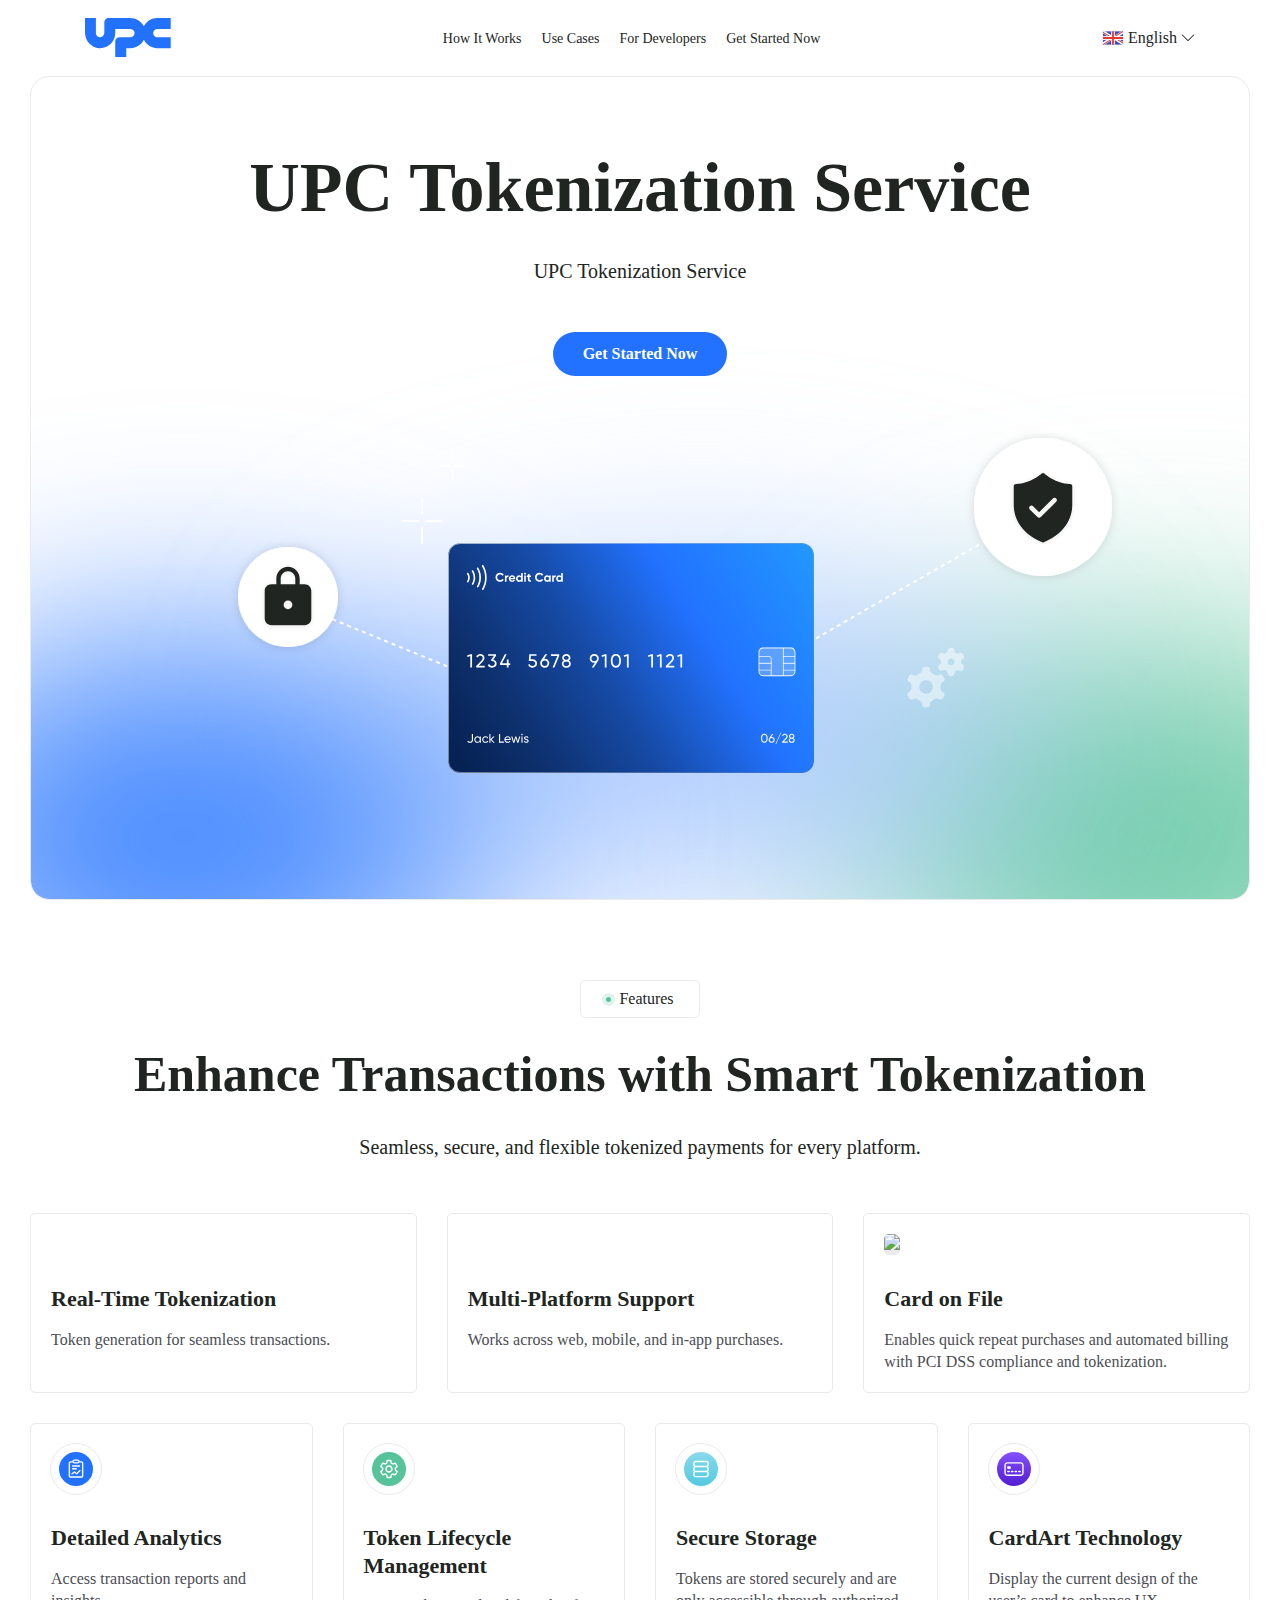
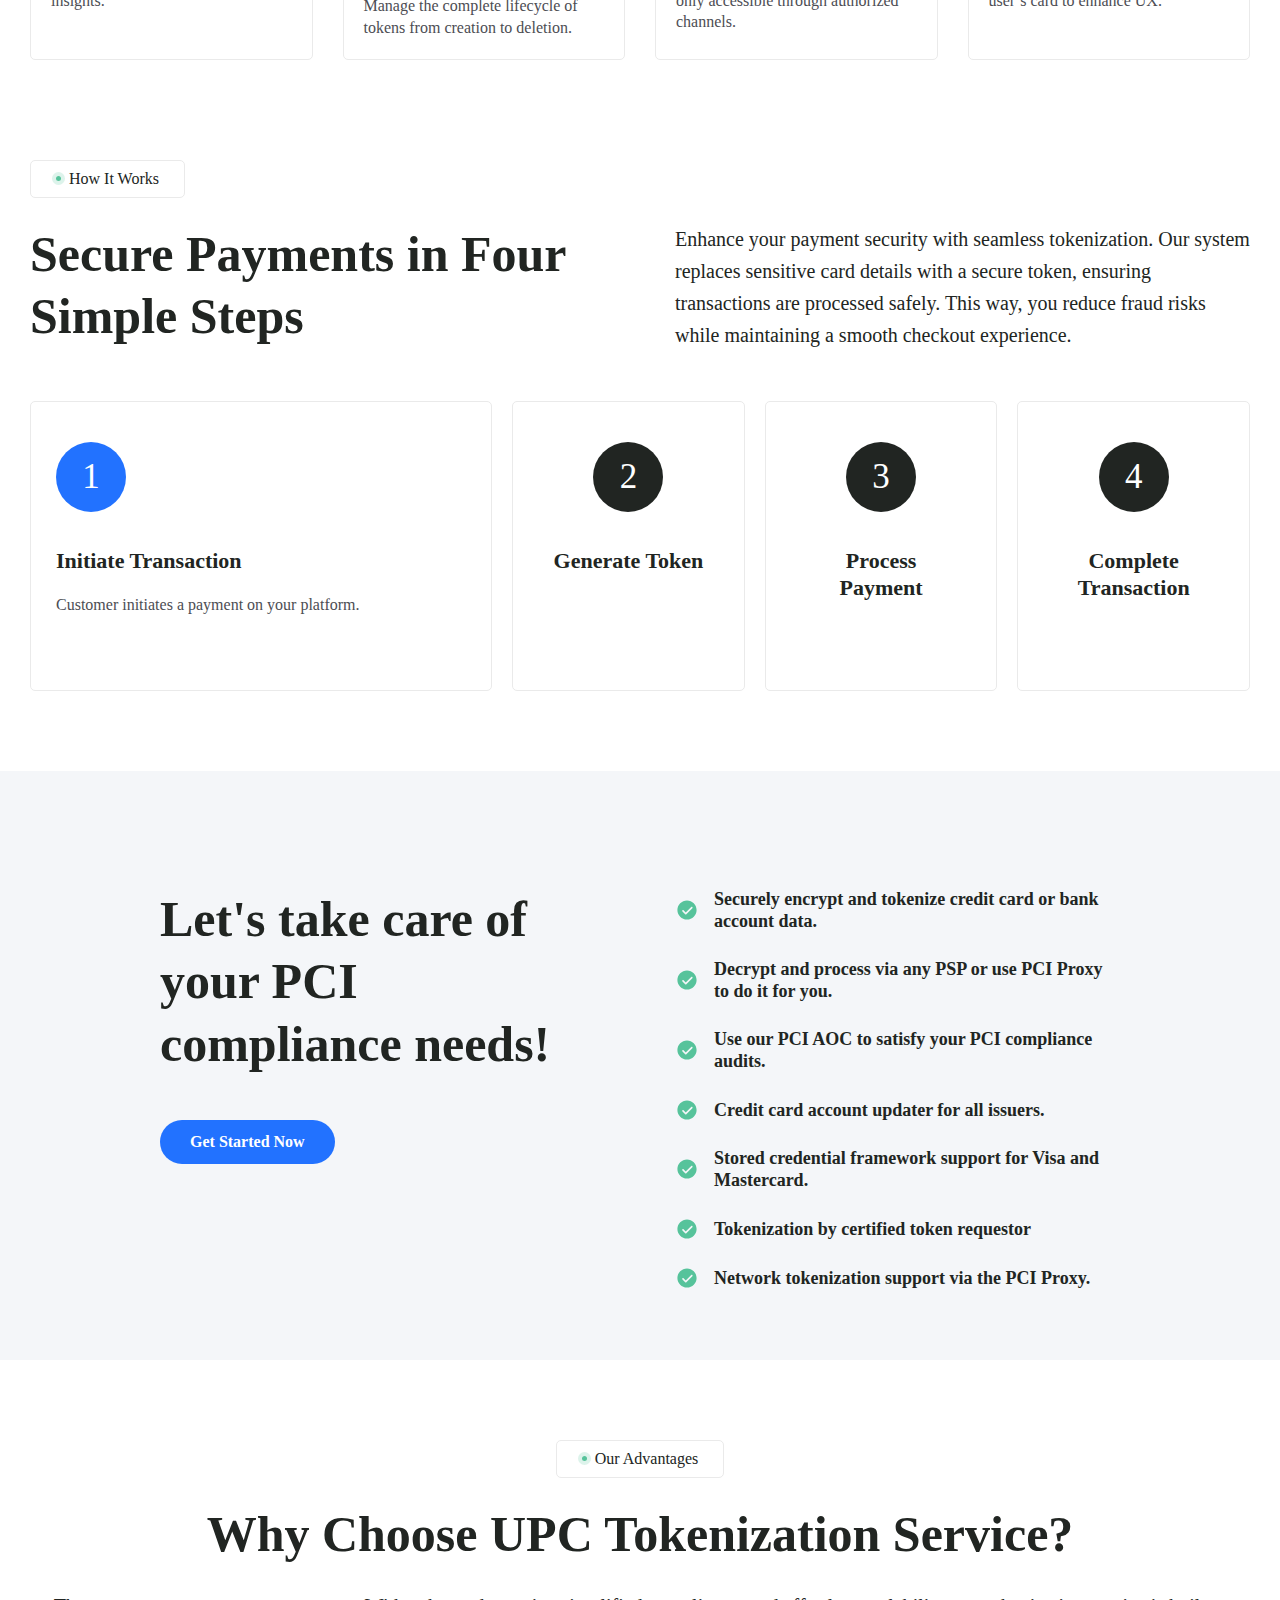
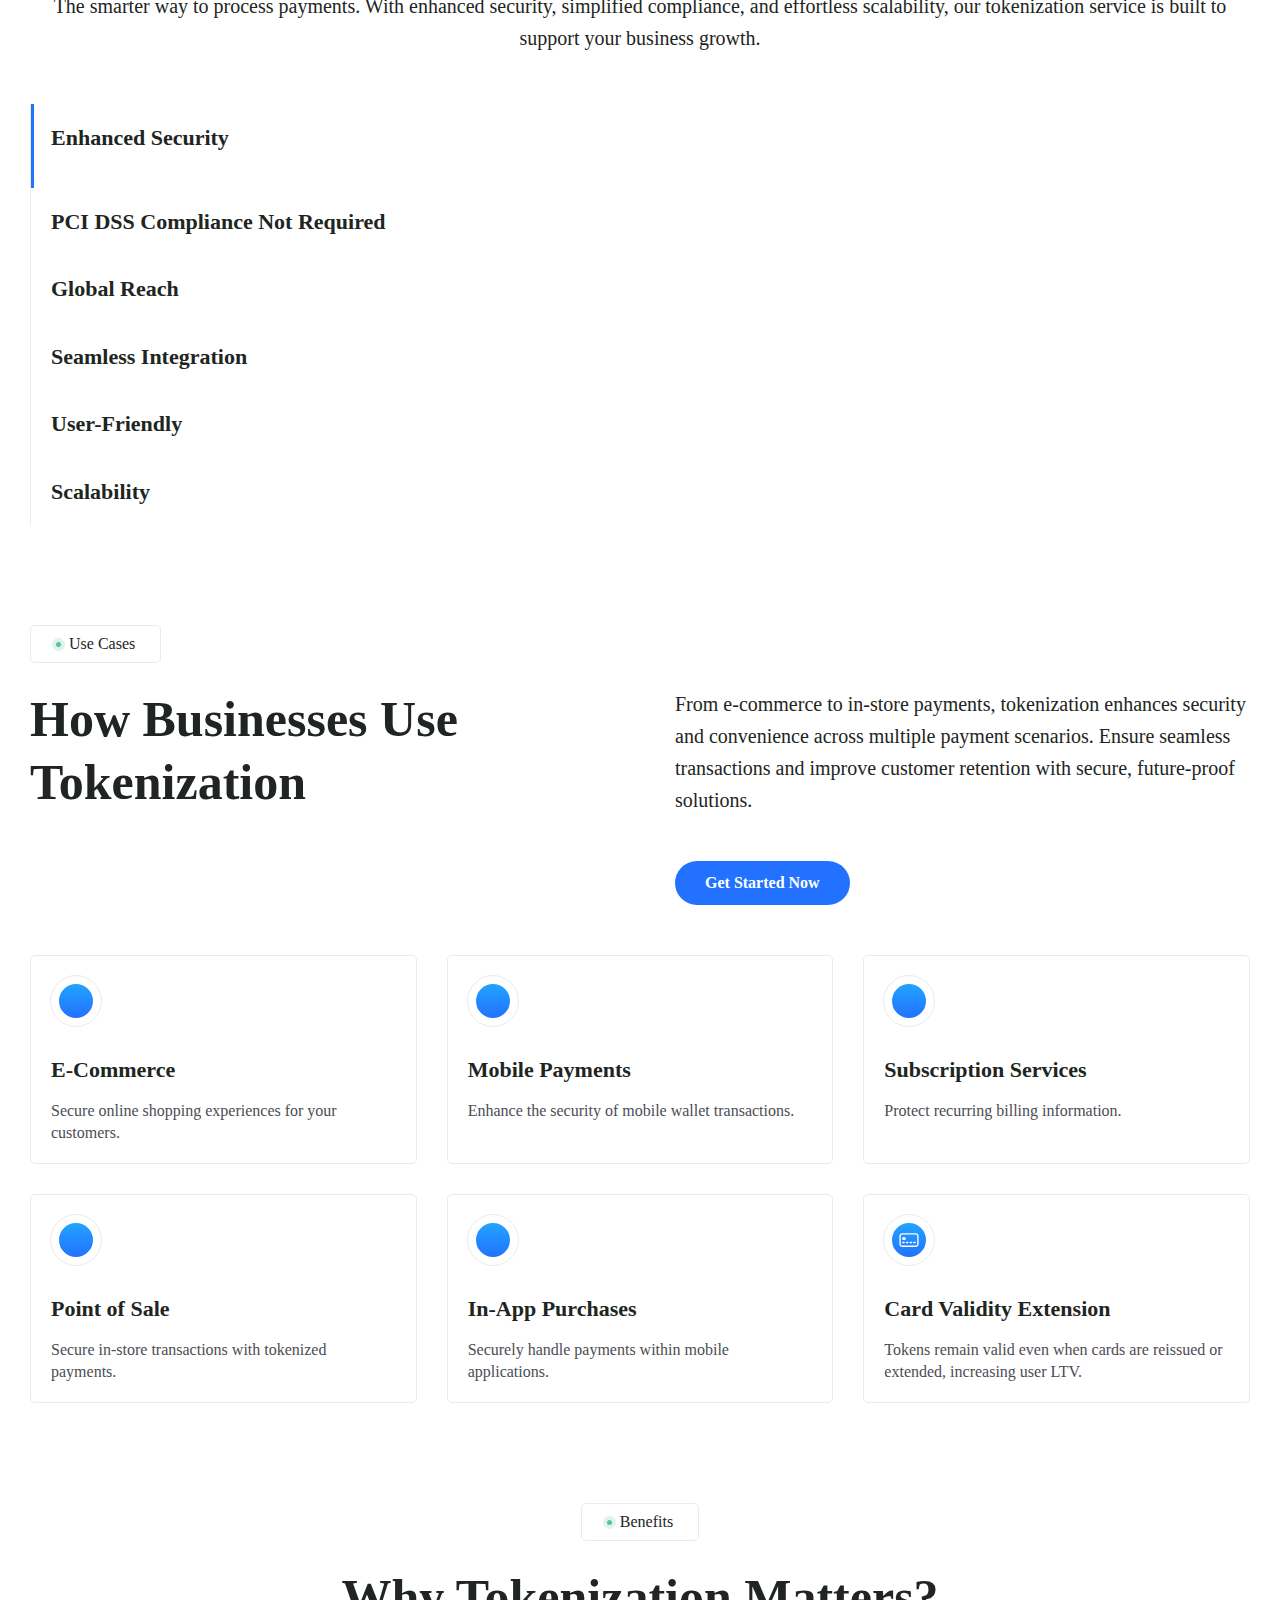
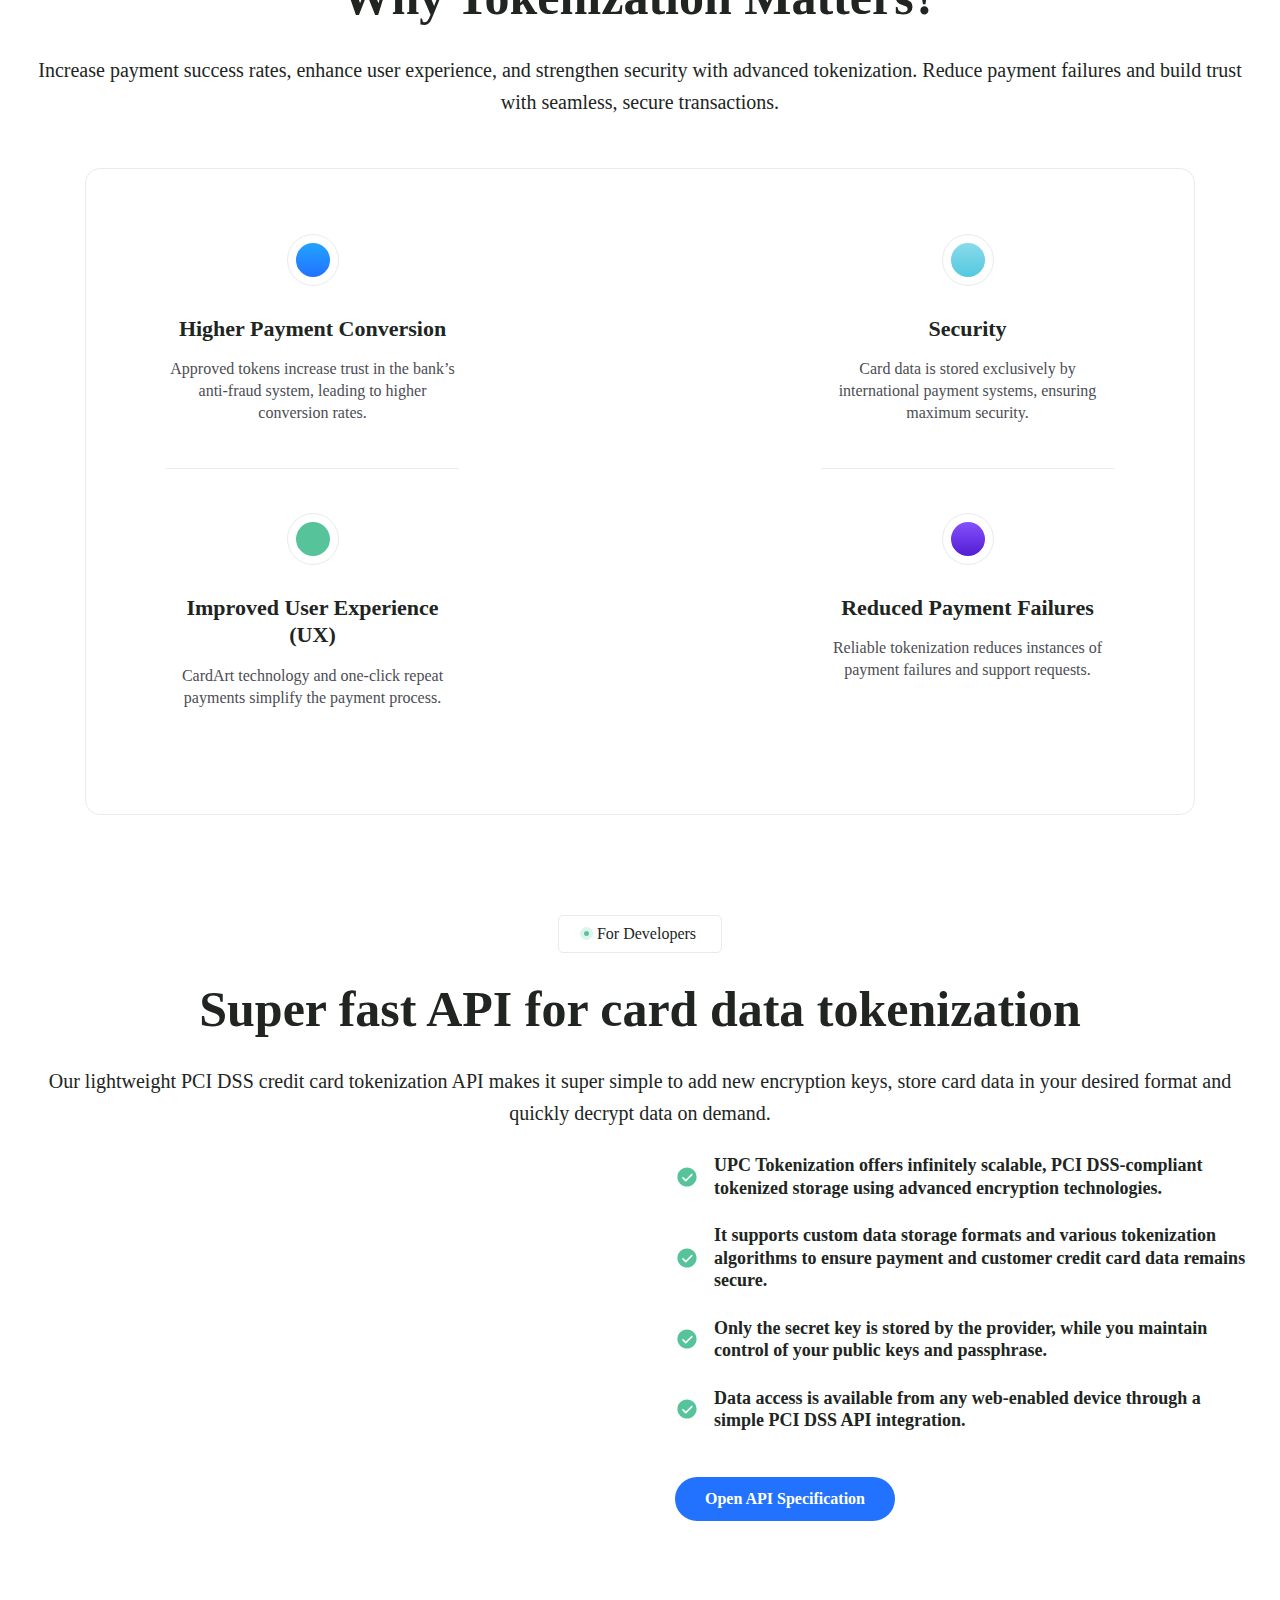
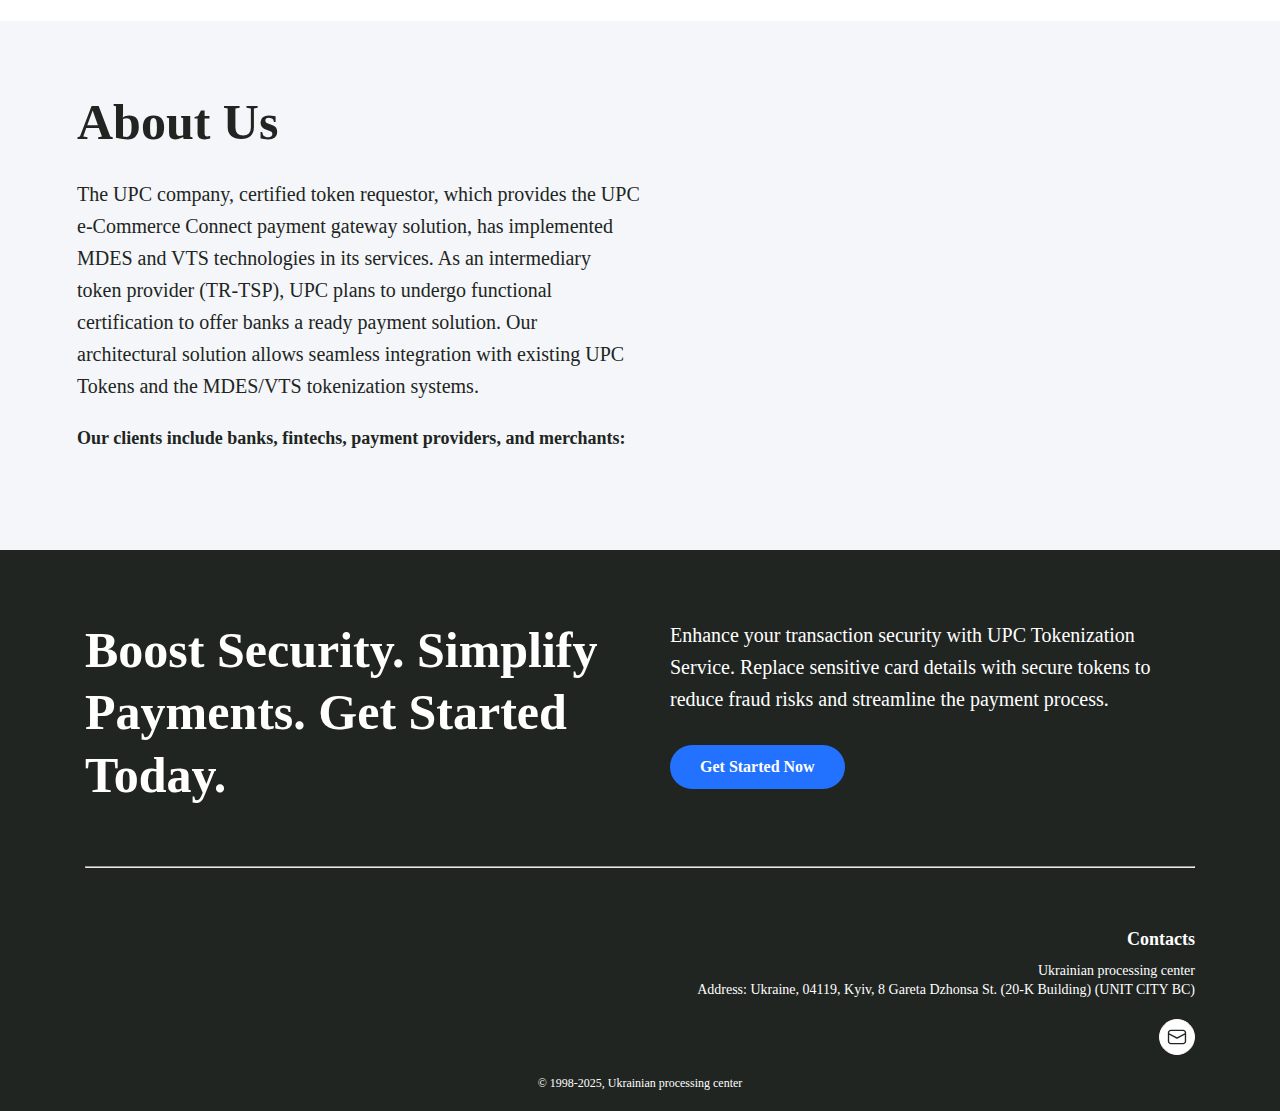
==== commit 58ee4fd3: "2.4.v" ====
--- a/index.html
+++ b/index.html
@@ -6,14 +6,14 @@
 <style>div.code-toolbar{position:relative}div.code-toolbar>.toolbar{opacity:0;position:absolute;right:.2em;top:.3em;transition:opacity .3s ease-in-out;z-index:10}div.code-toolbar:hover>.toolbar{opacity:1}div.code-toolbar:focus-within>.toolbar{opacity:1}div.code-toolbar>.toolbar>.toolbar-item{display:inline-block}div.code-toolbar>.toolbar>.toolbar-item>a{cursor:pointer}div.code-toolbar>.toolbar>.toolbar-item>button{background:none;border:0;color:inherit;font:inherit;line-height:normal;overflow:visible;padding:0;-webkit-user-select:none;-moz-user-select:none;-ms-user-select:none}div.code-toolbar>.toolbar>.toolbar-item>a,div.code-toolbar>.toolbar>.toolbar-item>button,div.code-toolbar>.toolbar>.toolbar-item>span{background:#f5f2f0;background:#e0e0e033;border-radius:.5em;box-shadow:0 2px #0003;color:#bbb;font-size:.8em;padding:0 .5em}div.code-toolbar>.toolbar>.toolbar-item>a:focus,div.code-toolbar>.toolbar>.toolbar-item>a:hover,div.code-toolbar>.toolbar>.toolbar-item>button:focus,div.code-toolbar>.toolbar>.toolbar-item>button:hover,div.code-toolbar>.toolbar>.toolbar-item>span:focus,div.code-toolbar>.toolbar>.toolbar-item>span:hover{color:inherit;text-decoration:none}</style>
 <style>code[class*=language-],pre[class*=language-]{background:none;color:#fff;font-family:Consolas,Monaco,Andale Mono,Ubuntu Mono,monospace;font-size:1em;text-align:left;text-shadow:0 -.1em .2em #000;white-space:pre;word-break:normal;word-spacing:normal;word-wrap:normal;-webkit-hyphens:none;hyphens:none;line-height:1.5;-moz-tab-size:4;-o-tab-size:4;tab-size:4}:not(pre)>code[class*=language-],pre[class*=language-]{background:#141414}pre[class*=language-]{border:.3em solid #545454;border-radius:.5em;box-shadow:inset 1px 1px .5em #000;margin:.5em 0;overflow:auto;padding:1em}pre[class*=language-]::-moz-selection{background:#27292a}pre[class*=language-]::selection{background:#27292a}code[class*=language-] ::-moz-selection,code[class*=language-]::-moz-selection,pre[class*=language-] ::-moz-selection,pre[class*=language-]::-moz-selection{background:#ededed26;text-shadow:none}code[class*=language-] ::selection,code[class*=language-]::selection,pre[class*=language-] ::selection,pre[class*=language-]::selection{background:#ededed26;text-shadow:none}:not(pre)>code[class*=language-]{border:.13em solid #545454;border-radius:.3em;box-shadow:inset 1px 1px .3em -.1em #000;padding:.15em .2em .05em;white-space:normal}.token.cdata,.token.comment,.token.doctype,.token.prolog{color:#787878}.token.namespace,.token.punctuation{opacity:.7}.token.boolean,.token.deleted,.token.number,.token.tag{color:#cf694a}.token.builtin,.token.constant,.token.keyword,.token.property,.token.selector,.token.symbol{color:#f9ee9a}.language-css .token.string,.style .token.string,.token.attr-name,.token.attr-value,.token.char,.token.entity,.token.inserted,.token.operator,.token.string,.token.url,.token.variable{color:#919e6b}.token.atrule{color:#7386a5}.token.important,.token.regex{color:#e9c163}.token.bold,.token.important{font-weight:700}.token.italic{font-style:italic}.token.entity{cursor:help}.language-markup .token.attr-name,.language-markup .token.punctuation,.language-markup .token.tag{color:#ad895c}.token{position:relative;z-index:1}.line-highlight.line-highlight{background:#54545440;background:linear-gradient(90deg,#5454541a 70%,#54545400);border-bottom:1px dashed #545454;border-top:1px dashed #545454;margin-top:.75em;z-index:0}.line-highlight.line-highlight:before,.line-highlight.line-highlight[data-end]:after{background-color:#8794a6;color:#f5f2f0}</style>
 <link rel="stylesheet" href="/token-service/sources/entry.CoYIhfxC.css" crossorigin>
-<link rel="preload" as="fetch" crossorigin="anonymous" href="/token-service/_payload.json?bd0637c5-512e-41b3-a9e9-5caead8c3c3d">
-<link rel="modulepreload" as="script" crossorigin href="/token-service/sources/1WwcB5Pp.js">
-<link rel="preload" as="fetch" fetchpriority="low" crossorigin="anonymous" href="/token-service/sources/builds/meta/bd0637c5-512e-41b3-a9e9-5caead8c3c3d.json">
-<link rel="prefetch" as="script" crossorigin href="/token-service/sources/CMwWPC_v.js">
-<link rel="prefetch" as="script" crossorigin href="/token-service/sources/Cap34OXY.js">
+<link rel="preload" as="fetch" crossorigin="anonymous" href="/token-service/_payload.json?156b4b86-a290-4941-94ca-67870615cb9c">
+<link rel="modulepreload" as="script" crossorigin href="/token-service/sources/DhQvyrGS.js">
+<link rel="preload" as="fetch" fetchpriority="low" crossorigin="anonymous" href="/token-service/sources/builds/meta/156b4b86-a290-4941-94ca-67870615cb9c.json">
+<link rel="prefetch" as="script" crossorigin href="/token-service/sources/DdzN1N-Q.js">
+<link rel="prefetch" as="script" crossorigin href="/token-service/sources/BmV2iBHA.js">
 <link rel="prefetch" as="script" crossorigin href="/token-service/sources/B_l2SkIY.js">
-<link rel="prefetch" as="script" crossorigin href="/token-service/sources/DaSEPBu1.js">
-<link rel="prefetch" as="script" crossorigin href="/token-service/sources/DvS3_Bw4.js">
+<link rel="prefetch" as="script" crossorigin href="/token-service/sources/D7CmjQvr.js">
+<link rel="prefetch" as="script" crossorigin href="/token-service/sources/Dac9exKV.js">
 <meta name="description" content="Protect your customers' card data with modern tokenization technology. Fast API integration, PCI DSS compliance, perfect for banks, e-commerce, and fintech.">
 <meta id="i18n-og-url" property="og:url" content="https://katekurak.github.io/token-service">
 <meta id="i18n-og" property="og:locale" content="en_US">
@@ -24,5 +24,5 @@
 <link id="i18n-alt-en-US" rel="alternate" href="https://katekurak.github.io/token-service" hreflang="en-US">
 <link id="i18n-xd" rel="alternate" href="https://katekurak.github.io/token-service" hreflang="x-default">
 <link id="i18n-can" rel="canonical" href="https://katekurak.github.io/token-service">
-<script type="module" src="/token-service/sources/1WwcB5Pp.js" crossorigin></script></head><body  class="" style=""><div id="__nuxt"><!--[--><!--[--><!--[--><!----><!----><!--[--><!----><!----><!----><!----><!----><!----><!--]--><!--[--><!----><!----><!----><!--]--><!--]--><!--[--><div class="main-container"><header class="header"><div class="header__container"><button type="button" class="nav-mobile-toggle-button"><img src="data:image/svg+xml,%3csvg%20width=&#39;24&#39;%20height=&#39;24&#39;%20viewBox=&#39;0%200%2024%2024&#39;%20fill=&#39;none&#39;%20xmlns=&#39;http://www.w3.org/2000/svg&#39;%3e%3cpath%20d=&#39;M2.74994%204.5C2.65056%204.49859%202.55188%204.51695%202.45966%204.55401C2.36743%204.59107%202.28349%204.6461%202.21271%204.71588C2.14194%204.78566%202.08573%204.86882%202.04737%204.96051C2.00901%205.0522%201.98926%205.1506%201.98926%205.25C1.98926%205.34939%202.00901%205.4478%202.04737%205.53949C2.08573%205.63118%202.14194%205.71434%202.21271%205.78412C2.28349%205.8539%202.36743%205.90892%202.45966%205.94598C2.55188%205.98304%202.65056%206.0014%202.74994%206H21.2499C21.3493%206.0014%2021.448%205.98304%2021.5402%205.94598C21.6324%205.90892%2021.7164%205.8539%2021.7872%205.78412C21.8579%205.71434%2021.9141%205.63118%2021.9525%205.53949C21.9909%205.4478%2022.0106%205.34939%2022.0106%205.25C22.0106%205.1506%2021.9909%205.0522%2021.9525%204.96051C21.9141%204.86882%2021.8579%204.78566%2021.7872%204.71588C21.7164%204.6461%2021.6324%204.59107%2021.5402%204.55401C21.448%204.51695%2021.3493%204.49859%2021.2499%204.5H2.74994ZM2.74994%2011.25C2.65056%2011.2486%202.55188%2011.267%202.45966%2011.304C2.36743%2011.3411%202.28349%2011.3961%202.21271%2011.4659C2.14194%2011.5357%202.08573%2011.6188%202.04737%2011.7105C2.00901%2011.8022%201.98926%2011.9006%201.98926%2012C1.98926%2012.0994%202.00901%2012.1978%202.04737%2012.2895C2.08573%2012.3812%202.14194%2012.4643%202.21271%2012.5341C2.28349%2012.6039%202.36743%2012.6589%202.45966%2012.696C2.55188%2012.733%202.65056%2012.7514%202.74994%2012.75H21.2499C21.3493%2012.7514%2021.448%2012.733%2021.5402%2012.696C21.6324%2012.6589%2021.7164%2012.6039%2021.7872%2012.5341C21.8579%2012.4643%2021.9141%2012.3812%2021.9525%2012.2895C21.9909%2012.1978%2022.0106%2012.0994%2022.0106%2012C22.0106%2011.9006%2021.9909%2011.8022%2021.9525%2011.7105C21.9141%2011.6188%2021.8579%2011.5357%2021.7872%2011.4659C21.7164%2011.3961%2021.6324%2011.3411%2021.5402%2011.304C21.448%2011.267%2021.3493%2011.2486%2021.2499%2011.25H2.74994ZM2.74994%2018C2.65056%2017.9986%202.55188%2018.017%202.45966%2018.054C2.36743%2018.0911%202.28349%2018.1461%202.21271%2018.2159C2.14194%2018.2857%202.08573%2018.3688%202.04737%2018.4605C2.00901%2018.5522%201.98926%2018.6506%201.98926%2018.75C1.98926%2018.8494%202.00901%2018.9478%202.04737%2019.0395C2.08573%2019.1312%202.14194%2019.2143%202.21271%2019.2841C2.28349%2019.3539%202.36743%2019.4089%202.45966%2019.446C2.55188%2019.483%202.65056%2019.5014%202.74994%2019.5H21.2499C21.3493%2019.5014%2021.448%2019.483%2021.5402%2019.446C21.6324%2019.4089%2021.7164%2019.3539%2021.7872%2019.2841C21.8579%2019.2143%2021.9141%2019.1312%2021.9525%2019.0395C21.9909%2018.9478%2022.0106%2018.8494%2022.0106%2018.75C22.0106%2018.6506%2021.9909%2018.5522%2021.9525%2018.4605C21.9141%2018.3688%2021.8579%2018.2857%2021.7872%2018.2159C21.7164%2018.1461%2021.6324%2018.0911%2021.5402%2018.054C21.448%2018.017%2021.3493%2017.9986%2021.2499%2018H2.74994Z&#39;%20fill=&#39;%23212522&#39;/%3e%3c/svg%3e" alt="Menu"></button><a href="https://upc.ua/en/" target="_blank" class="header__logo logo"><img class="logo" src="data:image/svg+xml,%3csvg%20width=&#39;86&#39;%20height=&#39;40&#39;%20viewBox=&#39;0%200%2086%2040&#39;%20fill=&#39;none&#39;%20xmlns=&#39;http://www.w3.org/2000/svg&#39;%3e%3cg%20clip-path=&#39;url(%23clip0_1047_111)&#39;%3e%3cmask%20id=&#39;mask0_1047_111&#39;%20style=&#39;mask-type:luminance&#39;%20maskUnits=&#39;userSpaceOnUse&#39;%20x=&#39;0&#39;%20y=&#39;0&#39;%20width=&#39;86&#39;%20height=&#39;40&#39;%3e%3cpath%20d=&#39;M0%200H85.8435V39.3694H0V0Z&#39;%20fill=&#39;white&#39;/%3e%3c/mask%3e%3cg%20mask=&#39;url(%23mask0_1047_111)&#39;%3e%3cpath%20fill-rule=&#39;evenodd&#39;%20clip-rule=&#39;evenodd&#39;%20d=&#39;M72.3882%2010.9012H85.8435V0H72.3882C66.4776%200%2061.3741%203.4%2058.8882%208.34353C56.3435%203.27294%2050.9329%200.00117647%2045.0565%200.00117647H30.2306V0.0552941H30.22C30.2141%200.0270588%2030.1965%200.00117647%2030.1659%200.00117647H23.5847C23.0256%200.00102195%2022.472%200.111005%2021.9555%200.324843C21.4389%200.538682%2020.9695%200.852187%2020.5742%201.24745C20.1788%201.64272%2019.8652%202.112%2019.6512%202.62849C19.4372%203.14499%2019.3271%203.69858%2019.3271%204.25765V14.8141C19.3271%2017.0494%2017.7271%2019.1118%2015.5012%2019.3106C14.9179%2019.3637%2014.33%2019.2947%2013.7748%2019.1081C13.2197%2018.9214%2012.7095%2018.6212%2012.2767%2018.2266C11.844%2017.8319%2011.4982%2017.3514%2011.2614%2016.8158C11.0245%2016.2801%2010.9019%2015.701%2010.9012%2015.1153V0.0647059C10.9012%200.0478568%2010.8945%200.0316979%2010.8826%200.0197838C10.8707%200.00786973%2010.8545%200.00117647%2010.8376%200.00117647H0.0647059C0.0562646%200.00102012%200.0478768%200.00254788%200.0400328%200.00567046C0.0321887%200.00879304%200.0250458%200.0134478%200.0190213%200.0193627C0.0129969%200.0252776%200.00821189%200.0323339%200.00494592%200.0401194C0.00167995%200.0479048%20-1.44685e-06%200.0562632%209.34174e-10%200.0647059V14.5412C9.34174e-10%2022.6235%206.09882%2029.7094%2014.1671%2030.2C22.9435%2030.7365%2030.2294%2023.7765%2030.2294%2015.1141V10.8871V10.9035H45.2953C46.9718%2010.9035%2048.5847%2011.8365%2049.2129%2013.3906C50.4377%2016.4259%2048.2247%2019.3294%2045.3447%2019.3294H34.4706C33.3461%2019.3294%2032.2676%2019.7761%2031.4725%2020.5713C30.6773%2021.3664%2030.2306%2022.4449%2030.2306%2023.5694V39.3694H41.2659V30.2306H45.3447C51.2694%2030.2306%2056.3953%2026.82%2058.8741%2021.8565C61.3529%2026.8165%2066.4659%2030.2294%2072.3871%2030.2294H85.8435V19.3271H72.3882C71.2715%2019.3261%2070.2008%2018.8821%2069.4111%2018.0924C68.6214%2017.3028%2068.1774%2016.232%2068.1765%2015.1153C68.1774%2013.9983%2068.6214%2012.9274%2069.411%2012.1373C70.2005%2011.3473%2071.2713%2010.9027%2072.3882%2010.9012Z&#39;%20fill=&#39;%232272FF&#39;/%3e%3c/g%3e%3c/g%3e%3cdefs%3e%3cclipPath%20id=&#39;clip0_1047_111&#39;%3e%3crect%20width=&#39;85.8824&#39;%20height=&#39;40&#39;%20fill=&#39;white&#39;/%3e%3c/clipPath%3e%3c/defs%3e%3c/svg%3e" alt="Logo UPC"></a><nav class="header__nav"><ul class="nav"><!--[--><li class="nav__item"><a class="nav__link" href="/#howItWorks">How It Works</a></li><li class="nav__item"><a class="nav__link" href="/#useCases">Use Cases</a></li><li class="nav__item"><a class="nav__link" href="/#forDevelopers">For Developers</a></li><!--]--><li class="nav__item"><a class="nav__link" href="/#">Get Started Now</a></li></ul></nav><div class="header__locale"><div class="locale"><div class="locale__input"><span></span><span>English</span></div><img class="locale__icon" src="data:image/svg+xml,%3csvg%20width=&#39;24&#39;%20height=&#39;24&#39;%20viewBox=&#39;0%200%2024%2024&#39;%20fill=&#39;none&#39;%20xmlns=&#39;http://www.w3.org/2000/svg&#39;%3e%3cpath%20fill=&#39;%23212522&#39;%20d=&#39;M21.7431%205.98926C21.545%205.99394%2021.3568%206.07679%2021.2196%206.21973L11.9999%2015.4395L2.78017%206.21973C2.71026%206.14774%202.62661%206.0905%202.53419%206.05142C2.44176%206.01234%202.34243%205.99219%202.24208%205.99219C2.09282%205.99223%201.94696%206.03679%201.82317%206.12019C1.69938%206.20359%201.60329%206.32202%201.54719%206.46034C1.49109%206.59865%201.47753%206.75056%201.50824%206.89663C1.53896%207.04269%201.61256%207.17627%201.71962%207.28028L11.4696%2017.0303C11.6103%2017.1709%2011.801%2017.2499%2011.9999%2017.2499C12.1988%2017.2499%2012.3895%2017.1709%2012.5302%2017.0303L22.2802%207.28028C22.3892%207.1756%2022.4641%207.04041%2022.495%206.89243C22.5259%206.74445%2022.5114%206.59058%2022.4533%206.45101C22.3952%206.31143%2022.2964%206.19266%2022.1696%206.11027C22.0429%206.02787%2021.8942%205.98569%2021.7431%205.98926Z&#39;/%3e%3c/svg%3e" alt="arrow expand"><ul style="display:none;" class="locale__options"><!--[--><li class="locale__option"><img alt="English" class="locale__img" src="data:image/svg+xml,%3csvg%20width=&#39;19&#39;%20height=&#39;20&#39;%20viewBox=&#39;0%200%2019%2020&#39;%20fill=&#39;none&#39;%20xmlns=&#39;http://www.w3.org/2000/svg&#39;%3e%3cpath%20d=&#39;M0.791748%204.45834H18.2084V15.5417H0.791748V4.45834Z&#39;%20fill=&#39;%233F51B5&#39;/%3e%3cpath%20d=&#39;M0.791748%206.12718L9.02904%2011.1618L10.2676%209.13511L2.61575%204.45834H0.791748V6.12718Z&#39;%20fill=&#39;white&#39;/%3e%3cpath%20d=&#39;M18.2084%204.45834H16.7799L9.12842%209.13472L10.3666%2011.1618L18.2084%206.36864V4.45834Z&#39;%20fill=&#39;white&#39;/%3e%3cpath%20d=&#39;M10.3666%208.52393L9.12842%2010.5506L17.2945%2015.5417H18.2084V13.3167L10.3666%208.52393Z&#39;%20fill=&#39;white&#39;/%3e%3cpath%20d=&#39;M0.791748%2013.5589V15.5417H2.10196L10.2676%2010.551L9.02944%208.52393L0.791748%2013.5589Z&#39;%20fill=&#39;white&#39;/%3e%3cpath%20d=&#39;M0.791748%208.41666H18.2084V11.5833H0.791748V8.41666Z&#39;%20fill=&#39;white&#39;/%3e%3cpath%20d=&#39;M7.91675%204.45834H11.0834V15.5417H7.91675V4.45834Z&#39;%20fill=&#39;white&#39;/%3e%3cpath%20d=&#39;M6.81554%208.41668L0.791748%204.73503V5.66286L5.29712%208.41668H6.81554ZM17.5391%204.45834L11.0624%208.41668H12.5805L18.2084%204.97728V4.45834H17.5391ZM13.095%2011.5833L18.2084%2014.7084V13.7806L14.6131%2011.5833H13.095ZM6.30096%2011.5833L0.791748%2014.9503V15.5417H1.34275L7.81898%2011.5833H6.30096ZM0.791748%209.20834H18.2084V10.7917H0.791748V9.20834Z&#39;%20fill=&#39;%23E53935&#39;/%3e%3cpath%20d=&#39;M8.7085%204.45834H10.2918V15.5417H8.7085V4.45834Z&#39;%20fill=&#39;%23E53935&#39;/%3e%3c/svg%3e"><span>English</span></li><li class="locale__option"><img alt="Українська" class="locale__img" src="data:image/svg+xml,%3csvg%20width=&#39;19&#39;%20height=&#39;20&#39;%20viewBox=&#39;0%200%2019%2020&#39;%20fill=&#39;none&#39;%20xmlns=&#39;http://www.w3.org/2000/svg&#39;%3e%3cpath%20d=&#39;M0.791748%2010H18.2084V15.9375H0.791748V10Z&#39;%20fill=&#39;%23FDD835&#39;/%3e%3cpath%20d=&#39;M0.791748%204.0625H18.2084V10H0.791748V4.0625Z&#39;%20fill=&#39;%232196F3&#39;/%3e%3c/svg%3e"><span>Українська</span></li><!--]--></ul></div></div></div></header><main class="main"><section id="hero" class="hero"><div class="hero__container"><div class="hero__container-background"><span class="hero__container-background-round"></span><div class="hero__content"><h1 class="hero__title">UPC Tokenization Service</h1><p class="hero__subtitle">UPC Tokenization Service</p><button type="button" class="base-button get-started-button hero__button"><!--[-->Get Started Now<!--]--></button></div><div class="hero__bcg"><div class="hero-svg"><div class="hero-svg__card-wrapper"><div class="hero-svg__card"><svg width="366" height="230" viewbox="0 0 366 230" fill="none" xmlns="http://www.w3.org/2000/svg"><g clip-path="url(#clip0_825_1477)"><rect width="366" height="230" rx="12" fill="url(#paint0_linear_825_1477)"></rect><path d="M22.0479 199.845C21.4121 199.845 20.8516 199.711 20.3664 199.443C19.8812 199.176 19.5257 198.787 19.2998 198.277L20.2911 197.7C20.5505 198.369 21.1361 198.703 22.0479 198.703C22.6084 198.703 23.0476 198.569 23.3655 198.302C23.6834 198.034 23.8424 197.637 23.8424 197.11V190.9H24.9969V197.11C24.9969 197.988 24.7166 198.666 24.1561 199.142C23.604 199.611 22.9012 199.845 22.0479 199.845Z" fill="white"></path><path d="M31.7823 193.409H32.874V199.682H31.7823V198.603C31.2385 199.431 30.448 199.845 29.4106 199.845C28.5322 199.845 27.7835 199.527 27.1644 198.891C26.5454 198.247 26.2358 197.465 26.2358 196.545C26.2358 195.625 26.5454 194.848 27.1644 194.212C27.7835 193.568 28.5322 193.246 29.4106 193.246C30.448 193.246 31.2385 193.66 31.7823 194.488V193.409ZM29.5487 198.791C30.1844 198.791 30.7157 198.578 31.1423 198.151C31.569 197.716 31.7823 197.181 31.7823 196.545C31.7823 195.91 31.569 195.379 31.1423 194.952C30.7157 194.517 30.1844 194.3 29.5487 194.3C28.9212 194.3 28.3942 194.517 27.9675 194.952C27.5409 195.379 27.3276 195.91 27.3276 196.545C27.3276 197.181 27.5409 197.716 27.9675 198.151C28.3942 198.578 28.9212 198.791 29.5487 198.791Z" fill="white"></path><path d="M37.477 199.845C36.5317 199.845 35.7453 199.531 35.1179 198.904C34.4904 198.268 34.1767 197.482 34.1767 196.545C34.1767 195.609 34.4904 194.827 35.1179 194.199C35.7453 193.564 36.5317 193.246 37.477 193.246C38.0961 193.246 38.6524 193.397 39.146 193.698C39.6395 193.99 40.0076 194.388 40.2502 194.889L39.3342 195.416C39.1752 195.082 38.9284 194.814 38.5938 194.613C38.2676 194.413 37.8953 194.312 37.477 194.312C36.8496 194.312 36.3225 194.526 35.8959 194.952C35.4776 195.379 35.2684 195.91 35.2684 196.545C35.2684 197.173 35.4776 197.7 35.8959 198.126C36.3225 198.553 36.8496 198.766 37.477 198.766C37.8953 198.766 38.2717 198.67 38.6064 198.477C38.941 198.277 39.1962 198.009 39.3718 197.675L40.3004 198.214C40.0327 198.707 39.6479 199.105 39.146 199.406C38.644 199.699 38.0877 199.845 37.477 199.845Z" fill="white"></path><path d="M46.6864 199.682H45.3311L42.4701 196.709V199.682H41.3783V190.9H42.4701V196.182L45.1805 193.409H46.586L43.5869 196.445L46.6864 199.682Z" fill="white"></path><path d="M52.1187 198.578H55.9084V199.682H50.9517V190.9H52.1187V198.578Z" fill="white"></path><path d="M57.4864 197.047C57.5951 197.608 57.8503 198.043 58.2518 198.352C58.6618 198.661 59.1637 198.816 59.7577 198.816C60.5859 198.816 61.1882 198.511 61.5647 197.9L62.4933 198.427C61.8826 199.372 60.9623 199.845 59.7326 199.845C58.7371 199.845 57.9256 199.535 57.2982 198.917C56.6791 198.289 56.3696 197.499 56.3696 196.545C56.3696 195.6 56.6749 194.814 57.2856 194.187C57.8963 193.56 58.6869 193.246 59.6573 193.246C60.5775 193.246 61.3262 193.572 61.9035 194.225C62.4891 194.869 62.7819 195.646 62.7819 196.558C62.7819 196.717 62.7693 196.88 62.7442 197.047H57.4864ZM59.6573 194.275C59.0717 194.275 58.5865 194.442 58.2016 194.777C57.8168 195.103 57.5784 195.542 57.4864 196.094H61.6776C61.5856 195.5 61.3513 195.048 60.9749 194.739C60.5984 194.429 60.1592 194.275 59.6573 194.275Z" fill="white"></path><path d="M71.1828 193.409H72.3248L70.3797 199.682H69.2629L67.7947 195.04L66.3266 199.682H65.2097L63.2647 193.409H64.4066L65.787 198.176L67.2677 193.409H68.3218L69.8025 198.189L71.1828 193.409Z" fill="white"></path><path d="M74.0004 192.267C73.7913 192.267 73.6156 192.196 73.4734 192.054C73.3311 191.912 73.26 191.741 73.26 191.54C73.26 191.339 73.3311 191.168 73.4734 191.025C73.6156 190.875 73.7913 190.8 74.0004 190.8C74.2012 190.8 74.3727 190.875 74.5149 191.025C74.6571 191.168 74.7282 191.339 74.7282 191.54C74.7282 191.741 74.6571 191.912 74.5149 192.054C74.3727 192.196 74.2012 192.267 74.0004 192.267ZM73.4483 199.682V193.409H74.54V199.682H73.4483Z" fill="white"></path><path d="M77.1344 195.103C77.1344 195.345 77.2557 195.542 77.4983 195.692C77.7409 195.835 78.0337 195.952 78.3767 196.044C78.7197 196.127 79.0627 196.228 79.4057 196.345C79.7487 196.453 80.0415 196.646 80.2841 196.922C80.5267 197.189 80.648 197.537 80.648 197.963C80.648 198.532 80.4263 198.988 79.9829 199.331C79.5479 199.673 78.9874 199.845 78.3014 199.845C77.6907 199.845 77.1679 199.711 76.7329 199.443C76.2978 199.176 75.9883 198.82 75.8043 198.377L76.7454 197.838C76.8458 198.139 77.034 198.377 77.3101 198.553C77.5862 198.728 77.9166 198.816 78.3014 198.816C78.6611 198.816 78.9581 198.749 79.1924 198.615C79.4266 198.473 79.5437 198.256 79.5437 197.963C79.5437 197.721 79.4224 197.528 79.1798 197.386C78.9372 197.235 78.6444 197.118 78.3014 197.035C77.9584 196.943 77.6154 196.838 77.2724 196.721C76.9294 196.604 76.6366 196.412 76.394 196.144C76.1514 195.876 76.0301 195.533 76.0301 195.115C76.0301 194.572 76.2393 194.124 76.6576 193.773C77.0842 193.422 77.6154 193.246 78.2512 193.246C78.7615 193.246 79.2133 193.363 79.6065 193.597C80.008 193.823 80.3092 194.141 80.51 194.551L79.5939 195.065C79.368 194.53 78.9205 194.262 78.2512 194.262C77.9417 194.262 77.6782 194.337 77.4607 194.488C77.2432 194.63 77.1344 194.835 77.1344 195.103Z" fill="white"></path><path d="M318.825 198.603C318.231 199.431 317.398 199.845 316.328 199.845C315.257 199.845 314.424 199.431 313.83 198.603C313.236 197.775 312.939 196.671 312.939 195.291C312.939 193.911 313.236 192.807 313.83 191.979C314.424 191.151 315.257 190.737 316.328 190.737C317.398 190.737 318.231 191.151 318.825 191.979C319.419 192.807 319.716 193.911 319.716 195.291C319.716 196.671 319.419 197.775 318.825 198.603ZM314.684 197.813C315.069 198.406 315.616 198.703 316.328 198.703C317.039 198.703 317.587 198.406 317.971 197.813C318.365 197.219 318.561 196.378 318.561 195.291C318.561 194.204 318.365 193.363 317.971 192.769C317.587 192.167 317.039 191.866 316.328 191.866C315.616 191.866 315.069 192.163 314.684 192.757C314.299 193.351 314.106 194.195 314.106 195.291C314.106 196.378 314.299 197.219 314.684 197.813Z" fill="white"></path><path d="M323.654 193.936C324.533 193.936 325.256 194.212 325.825 194.764C326.394 195.308 326.679 196.014 326.679 196.884C326.679 197.754 326.394 198.465 325.825 199.017C325.256 199.569 324.533 199.845 323.654 199.845C322.768 199.845 322.04 199.569 321.471 199.017C320.911 198.465 320.63 197.754 320.63 196.884C320.63 196.207 320.806 195.621 321.157 195.128L323.981 190.9H325.311L323.24 193.961C323.424 193.944 323.562 193.936 323.654 193.936ZM322.299 198.227C322.651 198.561 323.102 198.728 323.654 198.728C324.207 198.728 324.654 198.561 324.997 198.227C325.349 197.884 325.524 197.436 325.524 196.884C325.524 196.332 325.349 195.889 324.997 195.554C324.654 195.22 324.207 195.053 323.654 195.053C323.094 195.053 322.642 195.22 322.299 195.554C321.956 195.889 321.785 196.332 321.785 196.884C321.785 197.436 321.956 197.884 322.299 198.227Z" fill="white"></path><path d="M328.16 200.936H327.508L332.527 189.645H333.18L328.16 200.936Z" fill="white"></path><path d="M334.113 199.682V198.728L337.212 195.567C338.04 194.739 338.454 194.028 338.454 193.434C338.454 192.941 338.304 192.556 338.003 192.28C337.701 192.004 337.333 191.866 336.898 191.866C336.07 191.866 335.468 192.259 335.091 193.045L334.113 192.468C334.389 191.899 334.769 191.469 335.254 191.176C335.748 190.883 336.292 190.737 336.886 190.737C337.622 190.737 338.262 190.979 338.806 191.465C339.349 191.95 339.621 192.602 339.621 193.422C339.621 194.308 339.098 195.274 338.053 196.32L335.807 198.553H339.784V199.682H334.113Z" fill="white"></path><path d="M345.337 195.14C345.763 195.358 346.098 195.651 346.341 196.019C346.583 196.387 346.705 196.805 346.705 197.273C346.705 198.076 346.424 198.707 345.864 199.167C345.303 199.619 344.58 199.845 343.693 199.845C342.814 199.845 342.095 199.619 341.535 199.167C340.974 198.707 340.694 198.076 340.694 197.273C340.694 196.805 340.815 196.387 341.058 196.019C341.3 195.651 341.635 195.358 342.062 195.14C341.342 194.689 340.982 194.049 340.982 193.221C340.982 192.426 341.246 191.816 341.773 191.389C342.308 190.954 342.948 190.737 343.693 190.737C344.446 190.737 345.086 190.954 345.613 191.389C346.148 191.816 346.416 192.426 346.416 193.221C346.416 194.049 346.056 194.689 345.337 195.14ZM343.693 191.853C343.249 191.853 342.877 191.971 342.576 192.205C342.283 192.439 342.137 192.786 342.137 193.246C342.137 193.689 342.287 194.036 342.589 194.287C342.89 194.53 343.258 194.651 343.693 194.651C344.128 194.651 344.496 194.53 344.797 194.287C345.098 194.036 345.249 193.689 345.249 193.246C345.249 192.786 345.102 192.439 344.81 192.205C344.517 191.971 344.145 191.853 343.693 191.853ZM343.693 198.728C344.253 198.728 344.701 198.599 345.036 198.339C345.379 198.072 345.55 197.691 345.55 197.198C345.55 196.713 345.379 196.341 345.036 196.081C344.701 195.814 344.253 195.68 343.693 195.68C343.141 195.68 342.693 195.814 342.35 196.081C342.016 196.341 341.848 196.713 341.848 197.198C341.848 197.691 342.016 198.072 342.35 198.339C342.693 198.599 343.141 198.728 343.693 198.728Z" fill="white"></path><path d="M20.27 39.1278L20.2659 39.1333L20.2619 39.1389C20.0411 39.4515 19.5465 39.5434 19.1597 39.2703C18.8501 39.0516 18.757 38.5643 19.0207 38.1793C19.4141 37.6778 19.6998 37.0916 19.8875 36.5185C20.0828 35.9219 20.1737 35.2439 20.1702 34.579C20.1667 33.9141 20.0686 33.2371 19.8669 32.6426C19.6732 32.0716 19.3813 31.4885 18.9826 30.9912C18.7149 30.609 18.8028 30.1208 19.1101 29.8988C19.4939 29.6215 19.9895 29.7081 20.2136 30.0183L20.2176 30.0239L20.2217 30.0294C20.718 30.6837 21.125 31.4107 21.3682 32.124C21.6242 32.9631 21.7873 33.7747 21.7915 34.5703C21.7959 35.4075 21.7159 36.1999 21.4087 36.98C21.074 37.8296 20.75 38.4806 20.27 39.1278Z" fill="white"></path><path d="M23.858 40.6816L23.8677 40.6679L23.8766 40.6536C24.9765 38.8915 25.611 36.7651 25.5992 34.5499C25.5875 32.3353 24.9308 30.2164 23.8128 28.4663C23.5705 28.0821 23.6794 27.6278 24.0878 27.3328C24.3621 27.1347 24.877 27.2048 25.1825 27.6143C26.4448 29.617 27.2072 32.038 27.2205 34.5413C27.2342 37.13 26.4981 39.4725 25.2559 41.4899C24.9686 41.8854 24.5287 41.9962 24.1494 41.7721C23.7382 41.4708 23.663 40.9576 23.858 40.6816Z" fill="white"></path><path d="M30.297 24.9817L30.3079 25.0031L30.3204 25.0235C32.0309 27.8121 32.9813 31.0287 32.9998 34.5103C33.0182 37.9904 32.1028 41.2156 30.4234 44.0214C30.166 44.4354 29.7313 44.5521 29.2907 44.347C28.8897 44.0857 28.7819 43.6526 28.9914 43.2151C30.4196 40.6789 31.3077 37.6903 31.2909 34.5195C31.2742 31.3628 30.4488 28.379 28.8963 25.8427C28.6863 25.4096 28.7903 24.9783 29.1866 24.714C29.6647 24.4856 30.1305 24.653 30.297 24.9817Z" fill="white"></path><path d="M35.3618 22.3277L35.3692 22.3423L35.3774 22.3565C37.4502 25.9393 38.6679 30.0355 38.6915 34.4799C38.715 38.9197 37.5432 43.0248 35.5124 46.627C35.2545 47.0361 34.8219 47.1508 34.3833 46.9467C33.9836 46.6862 33.8753 46.255 34.0821 45.8189C36.0385 42.4802 37.092 38.6121 37.0702 34.4886C37.0483 30.3544 35.861 26.5013 33.9646 23.1957C33.727 22.7131 33.8944 22.2405 34.2261 22.0724C34.713 21.8257 35.1923 21.9931 35.3618 22.3277Z" fill="white"></path><path d="M52.0394 38.8574C50.7176 38.8574 49.6259 38.4183 48.7642 37.5402C47.9025 36.662 47.4717 35.5789 47.4717 34.2909C47.4717 32.9945 47.9025 31.9114 48.7642 31.0416C49.6259 30.1634 50.7176 29.7243 52.0394 29.7243C52.8341 29.7243 53.5661 29.9125 54.2354 30.2889C54.913 30.6569 55.44 31.1587 55.8165 31.7943L54.3232 32.66C54.1057 32.2669 53.7962 31.9616 53.3946 31.7442C52.9931 31.5183 52.5413 31.4054 52.0394 31.4054C51.1861 31.4054 50.4959 31.6731 49.9688 32.2083C49.4502 32.7436 49.1908 33.4378 49.1908 34.2909C49.1908 35.1356 49.4502 35.8256 49.9688 36.3609C50.4959 36.8962 51.1861 37.1638 52.0394 37.1638C52.5413 37.1638 52.9931 37.0551 53.3946 36.8376C53.8045 36.6118 54.1141 36.3065 54.3232 35.9218L55.8165 36.7874C55.44 37.4231 54.9172 37.9291 54.2479 38.3054C53.5787 38.6734 52.8425 38.8574 52.0394 38.8574Z" fill="white"></path><path d="M58.5218 33.488C58.6724 33.0865 58.9191 32.7854 59.2621 32.5847C59.6135 32.384 60.0025 32.2836 60.4292 32.2836V34.0902C59.9356 34.0316 59.4922 34.132 59.099 34.3913C58.7142 34.6505 58.5218 35.0813 58.5218 35.6834V38.6818H56.903V32.4091H58.5218V33.488Z" fill="white"></path><path d="M62.5108 36.2103C62.7284 36.9965 63.3181 37.3896 64.2802 37.3896C64.8993 37.3896 65.3677 37.1805 65.6856 36.7623L66.9907 37.5151C66.3716 38.41 65.4598 38.8574 64.2551 38.8574C63.2178 38.8574 62.3854 38.5438 61.7579 37.9165C61.1305 37.2893 60.8168 36.4989 60.8168 35.5454C60.8168 34.6003 61.1263 33.8142 61.7454 33.1869C62.3644 32.5513 63.1592 32.2334 64.1296 32.2334C65.0498 32.2334 65.8069 32.5513 66.4009 33.1869C67.0032 33.8225 67.3044 34.6087 67.3044 35.5454C67.3044 35.7545 67.2835 35.9762 67.2417 36.2103H62.5108ZM62.4858 34.9558H65.6856C65.5936 34.5293 65.4012 34.2114 65.1084 34.0023C64.824 33.7933 64.4977 33.6887 64.1296 33.6887C63.6946 33.6887 63.3349 33.8016 63.0504 34.0274C62.766 34.2449 62.5778 34.5543 62.4858 34.9558Z" fill="white"></path><path d="M73.1414 29.9H74.7601V38.6818H73.1414V37.9416C72.6645 38.5522 71.9869 38.8574 71.1085 38.8574C70.2635 38.8574 69.5399 38.5396 68.9376 37.904C68.3436 37.26 68.0466 36.4738 68.0466 35.5454C68.0466 34.6171 68.3436 33.8351 68.9376 33.1994C69.5399 32.5554 70.2635 32.2334 71.1085 32.2334C71.9869 32.2334 72.6645 32.5387 73.1414 33.1493V29.9ZM70.1548 36.8251C70.4894 37.1513 70.9077 37.3143 71.4096 37.3143C71.9116 37.3143 72.3257 37.1513 72.652 36.8251C72.9782 36.4905 73.1414 36.064 73.1414 35.5454C73.1414 35.0269 72.9782 34.6045 72.652 34.2783C72.3257 33.9438 71.9116 33.7765 71.4096 33.7765C70.9077 33.7765 70.4894 33.9438 70.1548 34.2783C69.8285 34.6045 69.6654 35.0269 69.6654 35.5454C69.6654 36.064 69.8285 36.4905 70.1548 36.8251Z" fill="white"></path><path d="M77.0437 31.6563C76.776 31.6563 76.5417 31.5602 76.3409 31.3678C76.1485 31.1671 76.0523 30.9329 76.0523 30.6653C76.0523 30.3976 76.1485 30.1634 76.3409 29.9627C76.5417 29.762 76.776 29.6616 77.0437 29.6616C77.3197 29.6616 77.554 29.762 77.7464 29.9627C77.9472 30.1634 78.0475 30.3976 78.0475 30.6653C78.0475 30.9329 77.9472 31.1671 77.7464 31.3678C77.554 31.5602 77.3197 31.6563 77.0437 31.6563ZM76.2406 38.6818V32.4091H77.8593V38.6818H76.2406Z" fill="white"></path><path d="M82.9298 33.9647H81.5118V36.5742C81.5118 36.7916 81.5662 36.9505 81.675 37.0509C81.7837 37.1513 81.9427 37.2098 82.1518 37.2265C82.361 37.2349 82.6203 37.2307 82.9298 37.214V38.6818C81.8172 38.8073 81.0308 38.7027 80.5707 38.3682C80.1189 38.0336 79.8931 37.4356 79.8931 36.5742V33.9647H78.8013V32.4091H79.8931V31.142L81.5118 30.6527V32.4091H82.9298V33.9647Z" fill="white"></path><path d="M91.5478 38.8574C90.226 38.8574 89.1342 38.4183 88.2726 37.5402C87.4109 36.662 86.9801 35.5789 86.9801 34.2909C86.9801 32.9945 87.4109 31.9114 88.2726 31.0416C89.1342 30.1634 90.226 29.7243 91.5478 29.7243C92.3425 29.7243 93.0745 29.9125 93.7438 30.2889C94.4214 30.6569 94.9484 31.1587 95.3249 31.7943L93.8316 32.66C93.6141 32.2669 93.3046 31.9616 92.903 31.7442C92.5014 31.5183 92.0497 31.4054 91.5478 31.4054C90.6945 31.4054 90.0043 31.6731 89.4772 32.2083C88.9586 32.7436 88.6992 33.4378 88.6992 34.2909C88.6992 35.1356 88.9586 35.8256 89.4772 36.3609C90.0043 36.8962 90.6945 37.1638 91.5478 37.1638C92.0497 37.1638 92.5014 37.0551 92.903 36.8376C93.3129 36.6118 93.6225 36.3065 93.8316 35.9218L95.3249 36.7874C94.9484 37.4231 94.4256 37.9291 93.7563 38.3054C93.087 38.6734 92.3509 38.8574 91.5478 38.8574Z" fill="white"></path><path d="M101.119 32.4091H102.737V38.6818H101.119V37.9416C100.633 38.5522 99.9516 38.8574 99.0732 38.8574C98.2366 38.8574 97.5171 38.5396 96.9148 37.904C96.3209 37.26 96.0239 36.4738 96.0239 35.5454C96.0239 34.6171 96.3209 33.8351 96.9148 33.1994C97.5171 32.5554 98.2366 32.2334 99.0732 32.2334C99.9516 32.2334 100.633 32.5387 101.119 33.1493V32.4091ZM98.132 36.8251C98.4583 37.1513 98.8724 37.3143 99.3743 37.3143C99.8763 37.3143 100.29 37.1513 100.617 36.8251C100.951 36.4905 101.119 36.064 101.119 35.5454C101.119 35.0269 100.951 34.6045 100.617 34.2783C100.29 33.9438 99.8763 33.7765 99.3743 33.7765C98.8724 33.7765 98.4583 33.9438 98.132 34.2783C97.8058 34.6045 97.6426 35.0269 97.6426 35.5454C97.6426 36.064 97.8058 36.4905 98.132 36.8251Z" fill="white"></path><path d="M105.824 33.488C105.975 33.0865 106.221 32.7854 106.564 32.5847C106.916 32.384 107.305 32.2836 107.731 32.2836V34.0902C107.238 34.0316 106.794 34.132 106.401 34.3913C106.016 34.6505 105.824 35.0813 105.824 35.6834V38.6818H104.205V32.4091H105.824V33.488Z" fill="white"></path><path d="M113.201 29.9H114.82V38.6818H113.201V37.9416C112.724 38.5522 112.047 38.8574 111.168 38.8574C110.323 38.8574 109.6 38.5396 108.997 37.904C108.403 37.26 108.106 36.4738 108.106 35.5454C108.106 34.6171 108.403 33.8351 108.997 33.1994C109.6 32.5554 110.323 32.2334 111.168 32.2334C112.047 32.2334 112.724 32.5387 113.201 33.1493V29.9ZM110.215 36.8251C110.549 37.1513 110.968 37.3143 111.469 37.3143C111.971 37.3143 112.386 37.1513 112.712 36.8251C113.038 36.4905 113.201 36.064 113.201 35.5454C113.201 35.0269 113.038 34.6045 112.712 34.2783C112.386 33.9438 111.971 33.7765 111.469 33.7765C110.968 33.7765 110.549 33.9438 110.215 34.2783C109.888 34.6045 109.725 35.0269 109.725 35.5454C109.725 36.064 109.888 36.4905 110.215 36.8251Z" fill="white"></path><path fill-rule="evenodd" clip-rule="evenodd" d="M310.577 109.222C310.577 106.639 312.637 104.545 315.178 104.545H342.783C345.324 104.545 347.384 106.639 347.384 109.222V128.509C347.384 131.091 345.324 133.185 342.783 133.185H315.178C312.637 133.185 310.577 131.091 310.577 128.509V109.222ZM335.751 105.448H342.783C344.833 105.448 346.495 107.138 346.495 109.222V112.904H335.751V105.448ZM334.862 105.448H315.178C313.128 105.448 311.466 107.138 311.466 109.222V112.904H320.929C322.445 112.904 323.674 114.153 323.674 115.693V132.282H334.862V105.448ZM335.751 132.282H342.783C344.833 132.282 346.495 130.593 346.495 128.509V127.609H335.751V132.282ZM346.495 126.706V120.708H335.751V126.706H346.495ZM346.495 119.805V113.807H335.751V119.805H346.495ZM322.785 132.282V127.609H311.466V128.509C311.466 130.593 313.128 132.282 315.178 132.282H322.785ZM311.466 126.706H322.785V120.708H311.466V126.706ZM311.466 119.805H322.785V115.693C322.785 114.652 321.954 113.807 320.929 113.807H311.466V119.805Z" fill="white"></path><path d="M334.862 105.448H315.178C313.128 105.448 311.466 107.138 311.466 109.222V112.904H320.929C322.445 112.904 323.674 114.153 323.674 115.693V132.282H334.862V105.448Z" fill="white" fill-opacity="0.26"></path><path d="M322.785 119.805H311.466V113.807H320.929C321.954 113.807 322.785 114.652 322.785 115.693V119.805Z" fill="white" fill-opacity="0.26"></path><path d="M322.785 126.706H311.466V120.708H322.785V126.706Z" fill="white" fill-opacity="0.26"></path><path d="M322.785 127.609V132.282H315.178C313.128 132.282 311.466 130.593 311.466 128.509V127.609H322.785Z" fill="white" fill-opacity="0.26"></path><path d="M342.783 105.448H335.751V112.904H346.495V109.222C346.495 107.138 344.833 105.448 342.783 105.448Z" fill="white" fill-opacity="0.26"></path><path d="M346.495 119.805V113.807H335.751V119.805H346.495Z" fill="white" fill-opacity="0.26"></path><path d="M346.495 126.706V120.708H335.751V126.706H346.495Z" fill="white" fill-opacity="0.26"></path><path d="M335.751 132.282H342.783C344.833 132.282 346.495 130.593 346.495 128.509V127.609H335.751V132.282Z" fill="white" fill-opacity="0.26"></path><path d="M22.5493 111.236H24.0552V124.409H22.3235V113.118L19.5189 113.946L19.0859 112.441L22.5493 111.236Z" fill="white"></path><path d="M28.1858 124.409V122.979L32.835 118.237C34.0773 116.995 34.6985 115.928 34.6985 115.038C34.6985 114.297 34.4726 113.72 34.0208 113.306C33.5691 112.892 33.017 112.685 32.3644 112.685C31.1221 112.685 30.2186 113.275 29.6539 114.454L28.1858 113.589C28.5999 112.736 29.1708 112.089 29.8986 111.65C30.639 111.211 31.4547 110.992 32.3456 110.992C33.4499 110.992 34.4099 111.356 35.2255 112.083C36.0412 112.811 36.449 113.789 36.449 115.019C36.449 116.349 35.6647 117.798 34.0961 119.366L30.7268 122.715H36.6937V124.409H28.1858Z" fill="white"></path><path d="M45.1749 116.637C46.1787 116.825 47.0007 117.258 47.6407 117.936C48.2806 118.613 48.6006 119.472 48.6006 120.514C48.6006 121.793 48.1614 122.803 47.283 123.543C46.4046 124.284 45.338 124.654 44.0831 124.654C43.0792 124.654 42.1883 124.428 41.4103 123.976C40.6323 123.512 40.0801 122.847 39.7539 121.982L41.2221 121.116C41.6111 122.333 42.5648 122.941 44.0831 122.941C44.8988 122.941 45.5639 122.728 46.0784 122.301C46.5928 121.875 46.8501 121.279 46.8501 120.514C46.8501 119.748 46.5928 119.153 46.0784 118.726C45.5639 118.287 44.8988 118.067 44.0831 118.067H43.6314L42.9349 116.995L45.9842 112.874H40.1303V111.236H48.0359V112.779L45.1749 116.637Z" fill="white"></path><path d="M62.166 120.269V121.906H60.5661V124.409H58.8155V121.906H52.0958V120.269L56.8203 111.236H58.7026L53.9781 120.269H58.8155V116.543H60.5661V120.269H62.166Z" fill="white"></path><path d="M84.556 116.374C85.7983 116.374 86.8461 116.744 87.6994 117.484C88.5653 118.212 88.9982 119.222 88.9982 120.514C88.9982 121.793 88.559 122.803 87.6806 123.543C86.8022 124.284 85.7356 124.654 84.4807 124.654C83.4768 124.654 82.5796 124.415 81.7891 123.939C80.9985 123.449 80.4464 122.747 80.1326 121.831L81.6196 120.984C81.7953 121.624 82.1341 122.113 82.6361 122.452C83.138 122.778 83.7529 122.941 84.4807 122.941C85.3089 122.941 85.9803 122.728 86.4948 122.301C87.0093 121.875 87.2665 121.279 87.2665 120.514C87.2665 119.748 87.0093 119.153 86.4948 118.726C85.9803 118.287 85.3215 118.067 84.5184 118.067H80.7914L81.2808 111.236H88.49V112.874H82.862L82.6361 116.374H84.556Z" fill="white"></path><path d="M96.7338 115.79C98.0514 115.79 99.1369 116.204 99.9902 117.032C100.843 117.848 101.27 118.908 101.27 120.213C101.27 121.517 100.843 122.584 99.9902 123.412C99.1369 124.24 98.0514 124.654 96.7338 124.654C95.4037 124.654 94.3119 124.24 93.4586 123.412C92.6179 122.584 92.1975 121.517 92.1975 120.213C92.1975 119.196 92.461 118.318 92.9881 117.578L97.2232 111.236H99.2184L96.1127 115.828C96.3887 115.803 96.5958 115.79 96.7338 115.79ZM94.701 122.226C95.228 122.728 95.9056 122.979 96.7338 122.979C97.562 122.979 98.2334 122.728 98.7479 122.226C99.2749 121.712 99.5384 121.041 99.5384 120.213C99.5384 119.385 99.2749 118.72 98.7479 118.218C98.2334 117.716 97.562 117.465 96.7338 117.465C95.8931 117.465 95.2154 117.716 94.701 118.218C94.1865 118.72 93.9292 119.385 93.9292 120.213C93.9292 121.041 94.1865 121.712 94.701 122.226Z" fill="white"></path><path d="M102.974 111.236H111.2V112.798L106.4 124.409H104.574L109.336 112.892H102.974V111.236Z" fill="white"></path><path d="M120.784 117.597C121.424 117.923 121.926 118.362 122.29 118.914C122.654 119.466 122.836 120.093 122.836 120.796C122.836 122 122.415 122.948 121.575 123.638C120.734 124.315 119.648 124.654 118.318 124.654C117.001 124.654 115.921 124.315 115.081 123.638C114.24 122.948 113.82 122 113.82 120.796C113.82 120.093 114.001 119.466 114.365 118.914C114.729 118.362 115.231 117.923 115.871 117.597C114.792 116.919 114.252 115.96 114.252 114.718C114.252 113.526 114.648 112.61 115.438 111.97C116.241 111.318 117.201 110.992 118.318 110.992C119.448 110.992 120.408 111.318 121.198 111.97C122.001 112.61 122.403 113.526 122.403 114.718C122.403 115.96 121.863 116.919 120.784 117.597ZM118.318 112.667C117.653 112.667 117.095 112.842 116.643 113.193C116.204 113.545 115.984 114.065 115.984 114.755C115.984 115.42 116.21 115.941 116.662 116.317C117.114 116.681 117.666 116.863 118.318 116.863C118.971 116.863 119.523 116.681 119.975 116.317C120.426 115.941 120.652 115.42 120.652 114.755C120.652 114.065 120.433 113.545 119.993 113.193C119.554 112.842 118.996 112.667 118.318 112.667ZM118.318 122.979C119.159 122.979 119.83 122.784 120.332 122.396C120.847 121.994 121.104 121.423 121.104 120.683C121.104 119.955 120.847 119.397 120.332 119.008C119.83 118.607 119.159 118.406 118.318 118.406C117.49 118.406 116.819 118.607 116.304 119.008C115.802 119.397 115.551 119.955 115.551 120.683C115.551 121.423 115.802 121.994 116.304 122.396C116.819 122.784 117.49 122.979 118.318 122.979Z" fill="white"></path><path d="M150.771 115.414C150.771 116.43 150.501 117.315 149.961 118.067H149.98L145.726 124.409H143.75L146.874 119.799C146.598 119.824 146.385 119.836 146.234 119.836C144.904 119.836 143.812 119.429 142.959 118.613C142.118 117.785 141.698 116.719 141.698 115.414C141.698 114.109 142.118 113.049 142.959 112.234C143.812 111.406 144.904 110.992 146.234 110.992C147.564 110.992 148.65 111.406 149.491 112.234C150.344 113.049 150.771 114.109 150.771 115.414ZM144.201 113.419C143.687 113.921 143.43 114.586 143.43 115.414C143.43 116.242 143.687 116.913 144.201 117.428C144.729 117.929 145.406 118.18 146.234 118.18C147.063 118.18 147.734 117.929 148.248 117.428C148.775 116.913 149.039 116.242 149.039 115.414C149.039 114.586 148.782 113.921 148.267 113.419C147.753 112.917 147.075 112.667 146.234 112.667C145.406 112.667 144.729 112.917 144.201 113.419Z" fill="white"></path><path d="M157.003 111.236H158.508V124.409H156.777V113.118L153.972 113.946L153.539 112.441L157.003 111.236Z" fill="white"></path><path d="M171.636 122.791C170.745 124.033 169.497 124.654 167.891 124.654C166.284 124.654 165.036 124.033 164.145 122.791C163.254 121.549 162.808 119.893 162.808 117.823C162.808 115.753 163.254 114.097 164.145 112.855C165.036 111.613 166.284 110.992 167.891 110.992C169.497 110.992 170.745 111.613 171.636 112.855C172.527 114.097 172.973 115.753 172.973 117.823C172.973 119.893 172.527 121.549 171.636 122.791ZM165.425 121.605C166.002 122.496 166.824 122.941 167.891 122.941C168.957 122.941 169.779 122.496 170.356 121.605C170.946 120.714 171.241 119.454 171.241 117.823C171.241 116.192 170.946 114.931 170.356 114.04C169.779 113.137 168.957 112.685 167.891 112.685C166.824 112.685 166.002 113.131 165.425 114.021C164.848 114.912 164.559 116.179 164.559 117.823C164.559 119.454 164.848 120.714 165.425 121.605Z" fill="white"></path><path d="M179.153 111.236H180.659V124.409H178.927V113.118L176.123 113.946L175.69 112.441L179.153 111.236Z" fill="white"></path><path d="M203.458 111.236H204.964V124.409H203.232V113.118L200.427 113.946L199.995 112.441L203.458 111.236Z" fill="white"></path><path d="M212.144 111.236H213.649V124.409H211.918V113.118L209.113 113.946L208.68 112.441L212.144 111.236Z" fill="white"></path><path d="M217.78 124.409V122.979L222.429 118.237C223.672 116.995 224.293 115.928 224.293 115.038C224.293 114.297 224.067 113.72 223.615 113.306C223.163 112.892 222.611 112.685 221.959 112.685C220.716 112.685 219.813 113.275 219.248 114.454L217.78 113.589C218.194 112.736 218.765 112.089 219.493 111.65C220.233 111.211 221.049 110.992 221.94 110.992C223.044 110.992 224.004 111.356 224.82 112.083C225.635 112.811 226.043 113.789 226.043 115.019C226.043 116.349 225.259 117.798 223.69 119.366L220.321 122.715H226.288V124.409H217.78Z" fill="white"></path><path d="M232.64 111.236H234.146V124.409H232.414V113.118L229.609 113.946L229.177 112.441L232.64 111.236Z" fill="white"></path></g><rect x="0.5" y="0.5" width="365" height="229" rx="11.5" stroke="url(#paint1_linear_825_1477)"></rect><defs><linearGradient id="paint0_linear_825_1477" x1="5.45382e-06" y1="230" x2="365.949" y2="-0.0819219" gradientUnits="userSpaceOnUse"><stop stop-color="#051F4F"></stop><stop offset="0.185417" stop-color="#0D2F6B"></stop><stop offset="0.419792" stop-color="#164AA5"></stop><stop offset="0.669792" stop-color="#2272FF"></stop><stop offset="1" stop-color="#2298FF"></stop></linearGradient><linearGradient id="paint1_linear_825_1477" x1="38.6914" y1="4.32058e-05" x2="634.128" y2="416.753" gradientUnits="userSpaceOnUse"><stop stop-color="white" stop-opacity="0.6"></stop><stop offset="1" stop-opacity="0"></stop><stop offset="1" stop-color="white" stop-opacity="0.3"></stop></linearGradient><clipPath id="clip0_825_1477"><rect width="366" height="230" rx="12" fill="white"></rect></clipPath></defs></svg></div></div><div class="hero-svg__hash-wrapper"><svg class="hero-svg__hash" width="290" height="150" viewbox="0 0 290 150" fill="none" xmlns="http://www.w3.org/2000/svg"><path class="hero-svg__hash-line" d="M146 131L146 33" stroke="white" stroke-width="2" stroke-dasharray="4 4"><animate attributeName="stroke-dashoffset" from="0" to="8" dur="1.3s" repeatCount="indefinite"></animate><animate attributeName="opacity" from="0.8" to="1" dur="1.3s" repeatCount="indefinite" begin="0s" values="0.8;1;0.8" keyTimes="0;0.5;1" calcMode="linear"></animate></path><g filter="url(#filter0_d_795_2225)"><ellipse class="hero-svg__hash-ellipse" cx="145" cy="130.5" rx="42" ry="15.5" fill="white" fill-opacity="0.1" shape-rendering="crispEdges"><animate attributeName="rx" from="0" to="42" dur="3.6s" begin="0" repeatCount="indefinite" calcMode="spline" keySplines="0.25 0.1 0.25 1"></animate><animate attributeName="ry" from="0" to="15.5" dur="3.6s" begin="0" repeatCount="indefinite" calcMode="spline" keySplines="0.25 0.1 0.25 1"></animate><animate attributeName="opacity" from="0.5" to="0" dur="3.6s" begin="0" repeatCount="indefinite" calcMode="spline" keySplines="0.25 0.1 0.25 1"></animate></ellipse></g><g filter="url(#filter0_d_795_2225)"><ellipse class="hero-svg__hash-ellipse" cx="145" cy="130.5" rx="42" ry="15.5" fill="white" fill-opacity="0.1" shape-rendering="crispEdges"><animate attributeName="rx" from="0" to="42" dur="3.6s" begin="1.2s" repeatCount="indefinite" calcMode="spline" keySplines="0.25 0.1 0.25 1"></animate><animate attributeName="ry" from="0" to="15.5" dur="3.6s" begin="1.2s" repeatCount="indefinite" calcMode="spline" keySplines="0.25 0.1 0.25 1"></animate><animate attributeName="opacity" from="1" to="0" dur="3.6s" begin="1.2s" repeatCount="indefinite" calcMode="spline" keySplines="0.25 0.1 0.25 1"></animate></ellipse></g><g filter="url(#filter0_d_795_2225)"><ellipse class="hero-svg__hash-ellipse" cx="145" cy="130.5" rx="42" ry="15.5" fill="white" fill-opacity="0.1" shape-rendering="crispEdges"><animate attributeName="rx" from="0" to="42" dur="3.6s" begin="2.4s" repeatCount="indefinite" calcMode="spline" keySplines="0.25 0.1 0.25 1"></animate><animate attributeName="ry" from="0" to="15.5" dur="3.6s" begin="2.4s" repeatCount="indefinite" calcMode="spline" keySplines="0.25 0.1 0.25 1"></animate><animate attributeName="opacity" from="1" to="0" dur="3.6s" begin="2.4s" repeatCount="indefinite" calcMode="spline" keySplines="0.25 0.1 0.25 1"></animate></ellipse></g><ellipse class="hero-svg__hash-ellipse--small" cx="145.5" cy="131" rx="2.5" ry="1" fill="white"></ellipse><path class="hero-svg__hash-text" d="M0.525688 13L4.76569 1.8H7.46169L11.7657 13H9.10169L8.22969 10.6H3.96569L3.11769 13H0.525688ZM4.52569 8.6H7.65369L6.06969 4.392L4.52569 8.6ZM13.2352 13V1.8H17.4032C18.5232 1.8 19.4192 2.04 20.0912 2.52C20.7685 2.99467 21.1072 3.69867 21.1072 4.632C21.1072 4.97867 21.0325 5.30133 20.8832 5.6C20.7339 5.89867 20.5365 6.16267 20.2912 6.392C20.0459 6.616 19.7765 6.792 19.4832 6.92C20.0912 7.12267 20.5845 7.472 20.9632 7.968C21.3472 8.464 21.5392 9.06133 21.5392 9.76C21.5392 10.4107 21.3765 10.9787 21.0512 11.464C20.7259 11.9493 20.2645 12.328 19.6672 12.6C19.0699 12.8667 18.3579 13 17.5312 13H13.2352ZM15.6032 11.224H17.1792C17.8192 11.224 18.2965 11.096 18.6112 10.84C18.9259 10.584 19.0832 10.1973 19.0832 9.68C19.0832 9.17867 18.9285 8.79467 18.6192 8.528C18.3099 8.256 17.8459 8.12 17.2272 8.12H15.6032V11.224ZM15.6032 6.456H17.0752C17.4325 6.456 17.7392 6.39733 17.9952 6.28C18.2565 6.16267 18.4565 5.99467 18.5952 5.776C18.7392 5.552 18.8112 5.28267 18.8112 4.968C18.8112 4.52 18.6565 4.176 18.3472 3.936C18.0432 3.696 17.6059 3.576 17.0352 3.576H15.6032V6.456ZM28.7934 13.24C27.6361 13.24 26.6174 13.0027 25.7374 12.528C24.8574 12.048 24.1721 11.3733 23.6814 10.504C23.1908 9.62933 22.9454 8.60267 22.9454 7.424C22.9454 6.56533 23.0894 5.77867 23.3774 5.064C23.6654 4.34933 24.0734 3.73067 24.6014 3.208C25.1294 2.68 25.7508 2.27467 26.4654 1.992C27.1854 1.704 27.9721 1.56 28.8254 1.56C29.7321 1.56 30.5001 1.67467 31.1294 1.904C31.7588 2.13333 32.3241 2.456 32.8254 2.872L31.6254 4.816C31.3001 4.496 30.9134 4.256 30.4654 4.096C30.0228 3.936 29.5294 3.856 28.9854 3.856C28.4308 3.856 27.9321 3.93867 27.4894 4.104C27.0521 4.26933 26.6788 4.50667 26.3694 4.816C26.0654 5.12 25.8308 5.49067 25.6654 5.928C25.5054 6.36 25.4254 6.848 25.4254 7.392C25.4254 8.13867 25.5694 8.776 25.8574 9.304C26.1508 9.82667 26.5668 10.2293 27.1054 10.512C27.6494 10.7947 28.2974 10.936 29.0494 10.936C29.5721 10.936 30.0841 10.856 30.5854 10.696C31.0921 10.536 31.5694 10.28 32.0174 9.928L33.1054 11.92C32.5774 12.3253 31.9588 12.648 31.2494 12.888C30.5401 13.1227 29.7214 13.24 28.7934 13.24ZM34.8133 13V1.8H38.5413C39.6826 1.8 40.688 2.03733 41.5573 2.512C42.432 2.98667 43.112 3.64533 43.5973 4.488C44.088 5.33067 44.3333 6.304 44.3333 7.408C44.3333 8.22933 44.192 8.984 43.9093 9.672C43.632 10.36 43.2373 10.952 42.7253 11.448C42.2133 11.9387 41.6026 12.32 40.8933 12.592C40.184 12.864 39.4 13 38.5413 13H34.8133ZM37.1813 10.792H38.3733C38.896 10.792 39.368 10.72 39.7893 10.576C40.216 10.4267 40.584 10.2053 40.8933 9.912C41.2026 9.61867 41.44 9.264 41.6053 8.848C41.7706 8.42667 41.8533 7.94667 41.8533 7.408C41.8533 6.68267 41.7066 6.06667 41.4133 5.56C41.1253 5.05333 40.72 4.66667 40.1973 4.4C39.6746 4.13333 39.0666 4 38.3733 4H37.1813V10.792ZM48.3678 13V4.344L45.7118 5.296L45.0878 3.456L50.3838 1.56H50.5438V13H48.3678ZM53.0666 13V11.416L55.4586 9.248C56.2052 8.57067 56.7946 8.00267 57.2266 7.544C57.6639 7.08 57.9732 6.66933 58.1546 6.312C58.3412 5.95467 58.4346 5.59467 58.4346 5.232C58.4346 4.69867 58.2559 4.28533 57.8986 3.992C57.5412 3.69867 57.0372 3.552 56.3866 3.552C55.8959 3.552 55.4239 3.64533 54.9706 3.832C54.5226 4.01333 54.1279 4.28267 53.7866 4.64L52.9626 2.928C53.4532 2.48533 54.0159 2.14667 54.6506 1.912C55.2906 1.67733 55.9466 1.56 56.6186 1.56C57.4292 1.56 58.1359 1.70133 58.7386 1.984C59.3412 2.26667 59.8052 2.664 60.1306 3.176C60.4612 3.68267 60.6266 4.27467 60.6266 4.952C60.6266 5.416 60.5359 5.872 60.3546 6.32C60.1732 6.76267 59.8506 7.26133 59.3866 7.816C58.9279 8.37067 58.2799 9.04267 57.4426 9.832L56.1386 11.048H60.9226V13H53.0666ZM65.9662 13.24C65.4809 13.24 65.0035 13.1867 64.5342 13.08C64.0702 12.9787 63.6435 12.8373 63.2542 12.656C62.8702 12.4747 62.5635 12.2693 62.3342 12.04L63.0702 10.152C63.3795 10.4827 63.7849 10.7467 64.2862 10.944C64.7929 11.136 65.3049 11.232 65.8222 11.232C66.2489 11.232 66.6222 11.1627 66.9422 11.024C67.2622 10.88 67.5102 10.68 67.6862 10.424C67.8675 10.168 67.9582 9.86933 67.9582 9.528C67.9582 8.98933 67.7609 8.57067 67.3662 8.272C66.9769 7.97333 66.4622 7.824 65.8222 7.824C65.6195 7.824 65.4062 7.84 65.1822 7.872C64.9635 7.89867 64.7395 7.94133 64.5102 8L63.8622 6.504L66.9822 3.736H62.4542V1.8H69.6862V3.576L66.7742 6.408C67.3555 6.424 67.9049 6.55733 68.4222 6.808C68.9395 7.05867 69.3609 7.424 69.6862 7.904C70.0115 8.384 70.1742 8.97867 70.1742 9.688C70.1742 10.3813 69.9955 10.9947 69.6382 11.528C69.2809 12.0613 68.7849 12.48 68.1502 12.784C67.5209 13.088 66.7929 13.24 65.9662 13.24ZM76.7416 13V10.832H71.3336V9.12L75.0376 1.8H77.3816L73.7736 8.92H76.7416V6.632H78.7176V8.92H80.3096V10.832H78.7176V13H76.7416ZM82.0946 13V1.8H89.7506V3.864H84.4626V6.264H88.9426V8.176H84.4626V10.912H89.8146V13H82.0946ZM92.1414 13V1.8H99.3654V3.96H94.5094V6.584H98.8694V8.664H94.5094V13H92.1414ZM107.187 13.24C106.317 13.24 105.501 13.1067 104.739 12.84C103.976 12.568 103.307 12.1813 102.731 11.68C102.16 11.1733 101.712 10.56 101.387 9.84C101.061 9.12 100.899 8.30933 100.899 7.408C100.899 6.51733 101.053 5.712 101.363 4.992C101.677 4.272 102.115 3.656 102.675 3.144C103.235 2.632 103.885 2.24 104.627 1.968C105.373 1.696 106.179 1.56 107.043 1.56C107.437 1.56 107.848 1.592 108.275 1.656C108.701 1.71467 109.131 1.82133 109.563 1.976C110 2.12533 110.421 2.336 110.827 2.608L109.835 4.448C109.44 4.19733 109.019 4.01067 108.571 3.888C108.128 3.76533 107.661 3.704 107.171 3.704C106.579 3.704 106.045 3.78933 105.571 3.96C105.096 4.13067 104.693 4.37867 104.363 4.704C104.032 5.024 103.779 5.41333 103.603 5.872C103.427 6.33067 103.339 6.84533 103.339 7.416C103.339 8.23733 103.512 8.928 103.859 9.488C104.205 10.0427 104.68 10.464 105.283 10.752C105.885 11.0347 106.565 11.176 107.323 11.176C107.653 11.176 107.96 11.1467 108.243 11.088C108.525 11.0293 108.765 10.96 108.963 10.88V8.656H106.595V6.752H111.051V12.304C110.731 12.496 110.344 12.664 109.891 12.808C109.437 12.9467 108.971 13.0533 108.491 13.128C108.016 13.2027 107.581 13.24 107.187 13.24ZM113.626 13V1.8H115.994V6.048H120.746V1.8H123.114V13H120.746V8.216H115.994V13H113.626ZM128.717 13.24C127.997 13.24 127.314 13.1387 126.669 12.936C126.029 12.728 125.495 12.448 125.069 12.096L125.773 10.232C126.13 10.5733 126.557 10.8267 127.053 10.992C127.554 11.152 128.066 11.232 128.589 11.232C129.037 11.232 129.423 11.1653 129.749 11.032C130.079 10.8933 130.333 10.6907 130.509 10.424C130.685 10.152 130.773 9.81867 130.773 9.424C130.773 9.07733 130.679 8.77867 130.493 8.528C130.311 8.27733 130.055 8.08533 129.725 7.952C129.399 7.81333 129.018 7.744 128.581 7.744C128.298 7.744 128.002 7.77867 127.693 7.848C127.383 7.91733 127.071 8.02133 126.757 8.16L125.789 7.096L126.373 1.808L132.733 1.816V3.856H128.013L127.733 6.128C127.951 6.06933 128.173 6.024 128.397 5.992C128.621 5.95467 128.845 5.936 129.069 5.936C129.831 5.936 130.509 6.08 131.101 6.368C131.693 6.65067 132.157 7.06133 132.493 7.6C132.829 8.13333 132.997 8.776 132.997 9.528C132.997 10.28 132.818 10.9333 132.461 11.488C132.103 12.0427 131.602 12.4747 130.957 12.784C130.317 13.088 129.57 13.24 128.717 13.24ZM139.155 13.24C138.301 13.24 137.541 13.056 136.875 12.688C136.208 12.32 135.683 11.7947 135.299 11.112C134.915 10.424 134.723 9.60267 134.723 8.648C134.723 7.704 134.904 6.83467 135.267 6.04C135.629 5.24 136.133 4.53333 136.779 3.92C137.429 3.30667 138.187 2.8 139.051 2.4C139.92 1.99467 140.856 1.71467 141.859 1.56L142.659 3.32C141.939 3.40533 141.293 3.54933 140.723 3.752C140.157 3.94933 139.661 4.19733 139.235 4.496C138.808 4.78933 138.448 5.11733 138.155 5.48C137.867 5.83733 137.64 6.216 137.475 6.616C137.741 6.34933 138.061 6.13867 138.435 5.984C138.808 5.82933 139.205 5.752 139.627 5.752C140.357 5.752 141.008 5.90667 141.579 6.216C142.155 6.52533 142.608 6.952 142.939 7.496C143.275 8.03467 143.443 8.65333 143.443 9.352C143.443 9.896 143.339 10.4053 143.131 10.88C142.923 11.3493 142.627 11.7627 142.243 12.12C141.864 12.472 141.413 12.7467 140.891 12.944C140.368 13.1413 139.789 13.24 139.155 13.24ZM139.155 11.32C139.555 11.32 139.909 11.24 140.219 11.08C140.528 10.9147 140.771 10.6933 140.947 10.416C141.128 10.1333 141.219 9.81067 141.219 9.448C141.219 9.09067 141.128 8.77067 140.947 8.488C140.765 8.20533 140.52 7.984 140.211 7.824C139.901 7.65867 139.549 7.576 139.155 7.576C138.765 7.576 138.416 7.65867 138.107 7.824C137.797 7.984 137.552 8.20533 137.371 8.488C137.189 8.77067 137.099 9.09067 137.099 9.448C137.099 9.81067 137.187 10.1333 137.363 10.416C137.539 10.6933 137.781 10.9147 138.091 11.08C138.405 11.24 138.76 11.32 139.155 11.32ZM145.17 13L149.634 3.912H144.594V1.8H152.266V3.488L147.666 13H145.17ZM157.497 13.24C156.633 13.24 155.891 13.0933 155.273 12.8C154.654 12.5013 154.179 12.0987 153.849 11.592C153.523 11.0853 153.361 10.5147 153.361 9.88C153.361 9.432 153.438 9.02933 153.593 8.672C153.753 8.31467 153.982 8.00533 154.281 7.744C154.585 7.47733 154.947 7.25867 155.369 7.088C154.958 6.912 154.585 6.62133 154.249 6.216C153.918 5.80533 153.753 5.28267 153.753 4.648C153.753 4.05067 153.915 3.52 154.241 3.056C154.566 2.592 155.014 2.22667 155.585 1.96C156.155 1.69333 156.809 1.56 157.545 1.56C158.291 1.56 158.95 1.696 159.521 1.968C160.097 2.23467 160.547 2.6 160.873 3.064C161.198 3.528 161.361 4.056 161.361 4.648C161.361 5.07467 161.283 5.45067 161.129 5.776C160.974 6.096 160.774 6.36533 160.529 6.584C160.283 6.80267 160.025 6.97067 159.753 7.088C160.339 7.33867 160.814 7.70133 161.177 8.176C161.545 8.65067 161.729 9.21867 161.729 9.88C161.729 10.5147 161.55 11.0853 161.193 11.592C160.835 12.0987 160.337 12.5013 159.697 12.8C159.062 13.0933 158.329 13.24 157.497 13.24ZM157.545 11.376C157.886 11.376 158.206 11.312 158.505 11.184C158.803 11.0507 159.046 10.8587 159.233 10.608C159.425 10.352 159.521 10.04 159.521 9.672C159.521 9.29867 159.43 8.98667 159.249 8.736C159.073 8.48533 158.835 8.296 158.537 8.168C158.238 8.03467 157.907 7.968 157.545 7.968C156.99 7.968 156.521 8.11467 156.137 8.408C155.758 8.70133 155.569 9.12267 155.569 9.672C155.569 10.04 155.659 10.352 155.841 10.608C156.022 10.8587 156.262 11.0507 156.561 11.184C156.865 11.312 157.193 11.376 157.545 11.376ZM157.561 6.16C157.897 6.16 158.195 6.10133 158.457 5.984C158.718 5.86133 158.923 5.69067 159.073 5.472C159.222 5.25333 159.297 5 159.297 4.712C159.297 4.28 159.134 3.92267 158.809 3.64C158.489 3.352 158.073 3.208 157.561 3.208C157.219 3.208 156.918 3.27467 156.657 3.408C156.395 3.536 156.19 3.71467 156.041 3.944C155.897 4.168 155.825 4.424 155.825 4.712C155.825 5.144 155.987 5.49333 156.313 5.76C156.643 6.02667 157.059 6.16 157.561 6.16ZM163.829 13V1.8H166.197V13H163.829ZM170.667 13.24C170.091 13.24 169.552 13.1653 169.051 13.016C168.555 12.8667 168.101 12.6613 167.691 12.4L168.411 10.48C168.752 10.672 169.083 10.8187 169.403 10.92C169.723 11.0213 170.037 11.072 170.347 11.072C170.923 11.072 171.368 10.9253 171.683 10.632C171.997 10.3387 172.155 9.864 172.155 9.208V1.8H174.523V9.672C174.523 10.3867 174.373 11.0107 174.075 11.544C173.776 12.0773 173.339 12.4933 172.763 12.792C172.187 13.0907 171.488 13.24 170.667 13.24ZM177.959 13.24C177.554 13.24 177.202 13.112 176.903 12.856C176.61 12.5947 176.463 12.248 176.463 11.816C176.463 11.5227 176.53 11.2693 176.663 11.056C176.802 10.8427 176.983 10.6773 177.207 10.56C177.436 10.4427 177.687 10.384 177.959 10.384C178.37 10.384 178.722 10.5147 179.015 10.776C179.314 11.032 179.463 11.3787 179.463 11.816C179.463 12.1093 179.394 12.3627 179.255 12.576C179.116 12.7893 178.932 12.952 178.703 13.064C178.479 13.1813 178.231 13.24 177.959 13.24ZM182.459 13.24C182.054 13.24 181.702 13.112 181.403 12.856C181.11 12.5947 180.963 12.248 180.963 11.816C180.963 11.5227 181.03 11.2693 181.163 11.056C181.302 10.8427 181.483 10.6773 181.707 10.56C181.936 10.4427 182.187 10.384 182.459 10.384C182.87 10.384 183.222 10.5147 183.515 10.776C183.814 11.032 183.963 11.3787 183.963 11.816C183.963 12.1093 183.894 12.3627 183.755 12.576C183.616 12.7893 183.432 12.952 183.203 13.064C182.979 13.1813 182.731 13.24 182.459 13.24ZM186.959 13.24C186.554 13.24 186.202 13.112 185.903 12.856C185.61 12.5947 185.463 12.248 185.463 11.816C185.463 11.5227 185.53 11.2693 185.663 11.056C185.802 10.8427 185.983 10.6773 186.207 10.56C186.436 10.4427 186.687 10.384 186.959 10.384C187.37 10.384 187.722 10.5147 188.015 10.776C188.314 11.032 188.463 11.3787 188.463 11.816C188.463 12.1093 188.394 12.3627 188.255 12.576C188.116 12.7893 187.932 12.952 187.703 13.064C187.479 13.1813 187.231 13.24 186.959 13.24ZM190.091 6.768V5.136H198.699V6.768H190.091ZM190.091 10.2V8.568H198.699V10.2H190.091ZM200.954 13V1.8H203.322V6.048H208.074V1.8H210.442V13H208.074V8.216H203.322V13H200.954ZM211.901 13L216.141 1.8H218.837L223.141 13H220.477L219.605 10.6H215.341L214.493 13H211.901ZM215.901 8.6H219.029L217.445 4.392L215.901 8.6ZM228.434 13.24C227.608 13.24 226.805 13.12 226.026 12.88C225.248 12.64 224.589 12.2907 224.05 11.832L225.178 10.056C225.424 10.3013 225.725 10.512 226.082 10.688C226.445 10.864 226.829 11 227.234 11.096C227.645 11.1867 228.048 11.232 228.442 11.232C229.05 11.232 229.544 11.1253 229.922 10.912C230.301 10.6987 230.49 10.3867 230.49 9.976C230.49 9.64533 230.357 9.37067 230.09 9.152C229.824 8.928 229.328 8.71467 228.602 8.512L227.578 8.224C226.453 7.90933 225.642 7.48267 225.146 6.944C224.65 6.40533 224.402 5.752 224.402 4.984C224.402 4.48267 224.506 4.024 224.714 3.608C224.922 3.192 225.213 2.832 225.586 2.528C225.965 2.224 226.41 1.98933 226.922 1.824C227.44 1.65333 228 1.568 228.602 1.568C229.418 1.568 230.176 1.688 230.874 1.928C231.578 2.16267 232.149 2.48533 232.586 2.896L231.418 4.616C231.205 4.40267 230.946 4.21867 230.642 4.064C230.344 3.90933 230.018 3.78933 229.666 3.704C229.314 3.61333 228.96 3.568 228.602 3.568C228.218 3.568 227.88 3.62133 227.586 3.728C227.298 3.82933 227.074 3.97867 226.914 4.176C226.754 4.368 226.674 4.6 226.674 4.872C226.674 5.08 226.73 5.25867 226.842 5.408C226.96 5.552 227.154 5.688 227.426 5.816C227.704 5.944 228.082 6.07733 228.562 6.216L229.618 6.528C230.728 6.85333 231.533 7.26667 232.034 7.768C232.536 8.26933 232.786 8.92 232.786 9.72C232.786 10.4133 232.61 11.0267 232.258 11.56C231.912 12.088 231.41 12.5013 230.754 12.8C230.104 13.0933 229.33 13.24 228.434 13.24ZM234.766 13V1.8H237.134V6.048H241.886V1.8H244.254V13H241.886V8.216H237.134V13H234.766ZM248.681 14.84C248.02 13.6987 247.524 12.504 247.193 11.256C246.863 10.008 246.697 8.744 246.697 7.464C246.697 6.616 246.769 5.77333 246.913 4.936C247.063 4.09333 247.284 3.26933 247.577 2.464C247.871 1.65333 248.239 0.871999 248.681 0.119999L250.497 0.808C250.204 1.26667 249.948 1.76 249.729 2.288C249.516 2.81067 249.335 3.35467 249.185 3.92C249.041 4.48533 248.932 5.064 248.857 5.656C248.788 6.24267 248.753 6.83467 248.753 7.432C248.753 8.632 248.9 9.81333 249.193 10.976C249.487 12.1387 249.921 13.1973 250.497 14.152L248.681 14.84ZM252.641 13V1.8H256.985C257.807 1.8 258.535 1.944 259.169 2.232C259.804 2.51467 260.303 2.928 260.665 3.472C261.028 4.01067 261.209 4.65867 261.209 5.416C261.209 6.18933 261.041 6.84533 260.705 7.384C260.369 7.91733 259.881 8.32533 259.241 8.608C258.607 8.88533 257.836 9.024 256.929 9.024H255.009V13H252.641ZM255.009 7.032H256.889C257.503 7.032 257.98 6.90667 258.321 6.656C258.668 6.40533 258.841 6.008 258.841 5.464C258.841 4.91467 258.665 4.50667 258.313 4.24C257.961 3.97333 257.492 3.84 256.905 3.84H255.009V7.032ZM261.276 13L265.516 1.8H268.212L272.516 13H269.852L268.98 10.6H264.716L263.868 13H261.276ZM265.276 8.6H268.404L266.82 4.392L265.276 8.6ZM273.985 13V1.8H276.305L281.257 9.088V1.8H283.561V13H281.241L276.281 5.616V13H273.985ZM287.506 14.84L285.698 14.152C285.986 13.688 286.239 13.1947 286.458 12.672C286.677 12.1493 286.858 11.6053 287.002 11.04C287.146 10.4747 287.253 9.896 287.322 9.304C287.397 8.712 287.434 8.12 287.434 7.528C287.434 6.32267 287.287 5.14133 286.994 3.984C286.706 2.82133 286.274 1.76267 285.698 0.808L287.506 0.119999C288.173 1.256 288.669 2.45067 288.994 3.704C289.325 4.952 289.49 6.216 289.49 7.496C289.49 8.344 289.415 9.18933 289.266 10.032C289.122 10.8693 288.903 11.6933 288.61 12.504C288.317 13.3093 287.949 14.088 287.506 14.84Z" fill="url(#paint0_linear_795_2225)"></path><defs><filter id="filter0_d_795_2225" x="100" y="113" width="90" height="37" filterUnits="userSpaceOnUse" color-interpolation-filters="sRGB"><feFlood flood-opacity="0" result="BackgroundImageFix"></feFlood><feColorMatrix in="SourceAlpha" type="matrix" values="0 0 0 0 0 0 0 0 0 0 0 0 0 0 0 0 0 0 127 0" result="hardAlpha"></feColorMatrix><feOffset dy="1"></feOffset><feGaussianBlur stdDeviation="1.5"></feGaussianBlur><feComposite in2="hardAlpha" operator="out"></feComposite><feColorMatrix type="matrix" values="0 0 0 0 0 0 0 0 0 0 0 0 0 0 0 0 0 0 0.1 0"></feColorMatrix><feBlend mode="normal" in2="BackgroundImageFix" result="effect1_dropShadow_795_2225"></feBlend><feBlend mode="normal" in="SourceGraphic" in2="effect1_dropShadow_795_2225" result="shape"></feBlend></filter><filter id="filter1_d_795_2225" x="116" y="120" width="59" height="23" filterUnits="userSpaceOnUse" color-interpolation-filters="sRGB"><feFlood flood-opacity="0" result="BackgroundImageFix"></feFlood><feColorMatrix in="SourceAlpha" type="matrix" values="0 0 0 0 0 0 0 0 0 0 0 0 0 0 0 0 0 0 127 0" result="hardAlpha"></feColorMatrix><feOffset dy="1"></feOffset><feGaussianBlur stdDeviation="0.5"></feGaussianBlur><feComposite in2="hardAlpha" operator="out"></feComposite><feColorMatrix type="matrix" values="0 0 0 0 0 0 0 0 0 0 0 0 0 0 0 0 0 0 0.1 0"></feColorMatrix><feBlend mode="normal" in2="BackgroundImageFix" result="effect1_dropShadow_795_2225"></feBlend><feBlend mode="normal" in="SourceGraphic" in2="effect1_dropShadow_795_2225" result="shape"></feBlend></filter><linearGradient id="paint0_linear_795_2225" x1="-11.1533" y1="-11.9999" x2="307.147" y2="17.807" gradientUnits="userSpaceOnUse"><stop stop-color="#22A3FF"></stop><stop offset="1" stop-color="#2272FF"></stop></linearGradient></defs></svg></div><div class="hero-svg__main-wrapper"><svg width="894" height="401" viewbox="0 0 894 401" fill="none" xmlns="http://www.w3.org/2000/svg"><g class="hero-svg__security"><path class="hero-svg__security-line" d="M60 229L406 371L813 137" stroke="white" stroke-width="2" stroke-dasharray="4 4"></path><g class="hero-svg__lock-circle" filter="url(#filter0_d_1074_1420)"><circle cx="60" cy="225" r="50" fill="white"></circle></g><g class="hero-svg__protection-circle" filter="url(#filter1_d_1074_1420)"><circle cx="815" cy="135" r="69" fill="white"></circle></g><g class="hero-svg__lock" filter="url(#filter2_d_1074_1420)"><path d="M60.0003 194.833C53.5828 194.833 48.3337 200.082 48.3337 206.5V212.333H43.2295C39.6114 212.333 36.667 215.278 36.667 218.896V246.604C36.667 250.222 39.6114 253.167 43.2295 253.167H76.7712C80.3893 253.167 83.3337 250.222 83.3337 246.604V218.896C83.3337 215.278 80.3893 212.333 76.7712 212.333H71.667V206.5C71.667 200.082 66.4178 194.833 60.0003 194.833ZM60.0003 199.208C64.0536 199.208 67.292 202.447 67.292 206.5V212.333H52.7087V206.5C52.7087 202.447 55.947 199.208 60.0003 199.208ZM60.0003 228.375C62.4168 228.375 64.3753 230.334 64.3753 232.75C64.3753 235.166 62.4168 237.125 60.0003 237.125C57.5839 237.125 55.6253 235.166 55.6253 232.75C55.6253 230.334 57.5839 228.375 60.0003 228.375Z" fill="#212522"></path></g><g class="hero-svg__protection" clip-path="url(#clip0_1074_1420)"><g filter="url(#filter3_d_1074_1420)"><path d="M815.075 101.083C814.479 101.065 813.898 101.277 813.455 101.677C813.455 101.677 801.88 111.875 788.021 111.875C787.407 111.875 786.819 112.119 786.385 112.552C785.952 112.986 785.708 113.574 785.708 114.188V133.088C785.708 143.383 790.471 160.324 814.102 170.278C814.386 170.397 814.691 170.459 815 170.459C815.308 170.459 815.613 170.397 815.897 170.278C839.528 160.324 844.291 143.383 844.291 133.088V114.188C844.291 113.574 844.048 112.986 843.614 112.552C843.18 112.119 842.592 111.875 841.979 111.875C828.119 111.875 816.544 101.677 816.544 101.677C816.14 101.312 815.619 101.102 815.075 101.083ZM826.559 125.75C827.151 125.75 827.742 125.976 828.194 126.427C829.098 127.329 829.098 128.796 828.194 129.698L812.778 145.114C812.329 145.566 811.738 145.792 811.146 145.792C810.554 145.792 809.962 145.566 809.51 145.114L801.802 137.406C800.899 136.504 800.899 135.038 801.802 134.136C802.706 133.232 804.169 133.232 805.072 134.136L811.142 140.209L824.924 126.427C825.376 125.976 825.968 125.75 826.559 125.75Z" fill="#212522"></path></g></g></g><g class="hero-svg__stars"><path d="M194 126V141" stroke="white" stroke-width="2" stroke-linecap="round"></path><path d="M175 149H190" stroke="white" stroke-width="2" stroke-linecap="round"></path><path d="M198 149H213" stroke="white" stroke-width="2" stroke-linecap="round"></path><path d="M194 156V171" stroke="white" stroke-width="2" stroke-linecap="round"></path><path d="M224.4 80V89" stroke="white" stroke-width="2" stroke-linecap="round"></path><path d="M213 93.8H222" stroke="white" stroke-width="2" stroke-linecap="round"></path><path d="M226.8 93.8H235.8" stroke="white" stroke-width="2" stroke-linecap="round"></path><path d="M224.4 98V107" stroke="white" stroke-width="2" stroke-linecap="round"></path></g><path class="hero-svg__gears" d="M715.3 320.26L714.677 319.908C714.051 319.547 713.532 319.025 713.175 318.397C712.818 317.768 712.635 317.056 712.645 316.333C712.645 315.507 712.645 314.586 712.645 313.76C712.623 313.026 712.8 312.3 713.158 311.658C713.516 311.017 714.041 310.485 714.677 310.118L715.205 309.82C715.527 309.65 715.812 309.417 716.043 309.134C716.273 308.851 716.444 308.525 716.545 308.175C716.646 307.825 716.676 307.458 716.631 307.096C716.587 306.734 716.471 306.384 716.288 306.069L714.934 303.712C714.574 303.092 713.983 302.639 713.29 302.454C712.597 302.268 711.859 302.365 711.237 302.724L710.804 302.981C710.141 303.357 709.385 303.538 708.623 303.505C707.862 303.471 707.125 303.224 706.498 302.792C705.822 302.318 705.106 301.906 704.358 301.559C703.67 301.222 703.091 300.698 702.689 300.046C702.286 299.394 702.076 298.642 702.083 297.876V297.375C702.083 296.657 701.798 295.968 701.29 295.46C700.782 294.952 700.093 294.667 699.375 294.667H696.666C695.948 294.667 695.259 294.952 694.751 295.46C694.243 295.968 693.958 296.657 693.958 297.375V297.876C693.957 298.635 693.743 299.379 693.341 300.023C692.939 300.666 692.365 301.185 691.683 301.519C690.935 301.865 690.219 302.278 689.543 302.751C688.913 303.179 688.175 303.422 687.414 303.45C686.652 303.479 685.898 303.293 685.237 302.914L684.817 302.67C684.51 302.49 684.17 302.372 683.817 302.323C683.464 302.275 683.104 302.296 682.76 302.387C682.415 302.478 682.092 302.635 681.808 302.851C681.524 303.067 681.286 303.337 681.107 303.645L679.753 306.001C679.394 306.622 679.297 307.361 679.482 308.054C679.668 308.747 680.12 309.338 680.741 309.698L681.364 310.05C682 310.417 682.525 310.949 682.883 311.591C683.241 312.232 683.418 312.959 683.395 313.693C683.395 314.519 683.395 315.44 683.395 316.266C683.418 317 683.241 317.726 682.883 318.368C682.525 319.009 682 319.541 681.364 319.908L680.836 320.206C680.514 320.376 680.229 320.609 679.998 320.892C679.768 321.175 679.597 321.501 679.496 321.851C679.395 322.201 679.365 322.569 679.41 322.93C679.454 323.292 679.57 323.642 679.753 323.957L681.107 326.314C681.467 326.934 682.058 327.387 682.751 327.572C683.444 327.758 684.182 327.661 684.804 327.302L685.237 327.045C685.898 326.665 686.652 326.479 687.414 326.508C688.175 326.537 688.913 326.779 689.543 327.207C690.219 327.681 690.935 328.093 691.683 328.44C692.365 328.774 692.939 329.292 693.341 329.936C693.743 330.58 693.957 331.323 693.958 332.082V332.583C693.958 333.302 694.243 333.99 694.751 334.498C695.259 335.006 695.948 335.292 696.666 335.292H699.375C700.093 335.292 700.782 335.006 701.29 334.498C701.798 333.99 702.083 333.302 702.083 332.583V332.082C702.084 331.323 702.298 330.58 702.7 329.936C703.102 329.292 703.676 328.774 704.358 328.44C705.108 328.08 705.824 327.654 706.498 327.167C707.128 326.738 707.866 326.496 708.627 326.467C709.389 326.439 710.143 326.625 710.804 327.004L711.224 327.248C711.531 327.428 711.871 327.546 712.224 327.594C712.577 327.643 712.937 327.621 713.281 327.531C713.626 327.44 713.949 327.282 714.233 327.066C714.517 326.851 714.755 326.581 714.934 326.273L716.288 323.917C716.634 323.299 716.724 322.57 716.539 321.887C716.355 321.204 715.91 320.62 715.3 320.26ZM698.02 321.75C696.681 321.75 695.372 321.353 694.259 320.609C693.145 319.865 692.278 318.807 691.765 317.57C691.253 316.333 691.118 314.972 691.38 313.658C691.641 312.345 692.286 311.138 693.233 310.191C694.18 309.245 695.386 308.6 696.7 308.338C698.013 308.077 699.374 308.211 700.612 308.724C701.849 309.236 702.906 310.104 703.65 311.217C704.394 312.331 704.791 313.64 704.791 314.979C704.791 316.775 704.078 318.497 702.808 319.767C701.538 321.037 699.816 321.75 698.02 321.75ZM734.488 287.246L734.732 287.11C735.041 286.932 735.312 286.695 735.529 286.412C735.746 286.129 735.906 285.805 735.997 285.461C736.089 285.116 736.112 284.756 736.065 284.403C736.017 284.049 735.9 283.708 735.72 283.4L735.043 282.235C734.866 281.927 734.63 281.656 734.349 281.439C734.067 281.221 733.746 281.062 733.403 280.969C733.059 280.876 732.701 280.851 732.348 280.897C731.995 280.942 731.655 281.056 731.347 281.233L731.17 281.342C730.748 281.597 730.263 281.733 729.769 281.733C729.275 281.733 728.79 281.597 728.367 281.342L727.92 281.084C727.471 280.851 727.095 280.497 726.837 280.061C726.578 279.626 726.447 279.126 726.458 278.62V278.417C726.458 277.698 726.173 277.009 725.665 276.502C725.157 275.994 724.468 275.708 723.75 275.708H722.395C721.677 275.708 720.988 275.994 720.48 276.502C719.972 277.009 719.687 277.698 719.687 278.417V278.62C719.686 279.115 719.549 279.6 719.291 280.023C719.033 280.445 718.664 280.789 718.225 281.017L717.778 281.274C717.355 281.53 716.87 281.665 716.376 281.665C715.882 281.665 715.397 281.53 714.975 281.274L714.799 281.166C714.49 280.989 714.15 280.874 713.797 280.829C713.444 280.783 713.086 280.808 712.743 280.901C712.399 280.994 712.078 281.154 711.796 281.371C711.515 281.588 711.279 281.859 711.102 282.168L710.425 283.332C710.245 283.641 710.128 283.981 710.081 284.335C710.033 284.689 710.056 285.048 710.148 285.393C710.24 285.738 710.399 286.061 710.616 286.344C710.833 286.627 711.104 286.865 711.413 287.043L711.657 287.178C712.07 287.417 712.413 287.76 712.651 288.174C712.889 288.588 713.013 289.057 713.011 289.534V290.184C713.013 290.662 712.889 291.131 712.651 291.545C712.413 291.958 712.07 292.302 711.657 292.541L711.413 292.676C711.104 292.854 710.833 293.091 710.616 293.375C710.399 293.658 710.24 293.981 710.148 294.326C710.056 294.671 710.033 295.03 710.081 295.384C710.128 295.737 710.245 296.078 710.425 296.386L711.102 297.551C711.279 297.86 711.515 298.13 711.796 298.348C712.078 298.565 712.399 298.725 712.743 298.818C713.086 298.911 713.444 298.935 713.797 298.89C714.15 298.845 714.49 298.73 714.799 298.553L714.975 298.445C715.404 298.199 715.892 298.076 716.386 298.088C716.88 298.1 717.361 298.246 717.778 298.512L718.225 298.77C718.675 299.003 719.05 299.357 719.309 299.793C719.567 300.228 719.698 300.728 719.687 301.234V301.437C719.687 302.156 719.972 302.845 720.48 303.353C720.988 303.86 721.677 304.146 722.395 304.146H723.75C724.468 304.146 725.157 303.86 725.665 303.353C726.173 302.845 726.458 302.156 726.458 301.437V301.234C726.459 300.739 726.597 300.254 726.854 299.832C727.112 299.409 727.481 299.065 727.92 298.837L728.367 298.58C728.784 298.314 729.265 298.167 729.759 298.155C730.254 298.143 730.742 298.267 731.17 298.512L731.347 298.621C731.655 298.798 731.995 298.912 732.348 298.958C732.701 299.003 733.059 298.979 733.403 298.885C733.746 298.792 734.067 298.633 734.349 298.415C734.63 298.198 734.866 297.927 735.043 297.619L735.72 296.454C735.9 296.146 736.017 295.805 736.065 295.451C736.112 295.098 736.089 294.738 735.997 294.393C735.906 294.049 735.746 293.725 735.529 293.442C735.312 293.159 735.041 292.922 734.732 292.744L734.488 292.608C734.075 292.37 733.732 292.026 733.494 291.612C733.256 291.199 733.132 290.729 733.134 290.252V289.602C733.132 289.125 733.256 288.656 733.494 288.242C733.732 287.828 734.075 287.484 734.488 287.246ZM723.073 293.312C722.403 293.312 721.748 293.114 721.192 292.742C720.635 292.37 720.201 291.841 719.945 291.223C719.689 290.604 719.622 289.923 719.752 289.267C719.883 288.61 720.205 288.007 720.679 287.533C721.152 287.06 721.755 286.737 722.412 286.607C723.069 286.476 723.75 286.543 724.368 286.799C724.987 287.056 725.515 287.489 725.887 288.046C726.259 288.603 726.458 289.257 726.458 289.927C726.458 290.825 726.101 291.686 725.466 292.321C724.832 292.956 723.97 293.312 723.073 293.312Z" fill="white" fill-opacity="0.5"></path><defs><filter id="filter0_d_1074_1420" x="0" y="165" width="120" height="120" filterUnits="userSpaceOnUse" color-interpolation-filters="sRGB"><feFlood flood-opacity="0" result="BackgroundImageFix"></feFlood><feColorMatrix in="SourceAlpha" type="matrix" values="0 0 0 0 0 0 0 0 0 0 0 0 0 0 0 0 0 0 127 0" result="hardAlpha"></feColorMatrix><feOffset></feOffset><feGaussianBlur stdDeviation="5"></feGaussianBlur><feComposite in2="hardAlpha" operator="out"></feComposite><feColorMatrix type="matrix" values="0 0 0 0 0 0 0 0 0 0 0 0 0 0 0 0 0 0 0.12 0"></feColorMatrix><feBlend mode="normal" in2="BackgroundImageFix" result="effect1_dropShadow_1074_1420"></feBlend><feBlend mode="normal" in="SourceGraphic" in2="effect1_dropShadow_1074_1420" result="shape"></feBlend></filter><filter id="filter1_d_1074_1420" x="736" y="56" width="158" height="158" filterUnits="userSpaceOnUse" color-interpolation-filters="sRGB"><feFlood flood-opacity="0" result="BackgroundImageFix"></feFlood><feColorMatrix in="SourceAlpha" type="matrix" values="0 0 0 0 0 0 0 0 0 0 0 0 0 0 0 0 0 0 127 0" result="hardAlpha"></feColorMatrix><feOffset></feOffset><feGaussianBlur stdDeviation="5"></feGaussianBlur><feComposite in2="hardAlpha" operator="out"></feComposite><feColorMatrix type="matrix" values="0 0 0 0 0 0 0 0 0 0 0 0 0 0 0 0 0 0 0.12 0"></feColorMatrix><feBlend mode="normal" in2="BackgroundImageFix" result="effect1_dropShadow_1074_1420"></feBlend><feBlend mode="normal" in="SourceGraphic" in2="effect1_dropShadow_1074_1420" result="shape"></feBlend></filter><filter id="filter2_d_1074_1420" x="32.667" y="191.833" width="54.667" height="66.3333" filterUnits="userSpaceOnUse" color-interpolation-filters="sRGB"><feFlood flood-opacity="0" result="BackgroundImageFix"></feFlood><feColorMatrix in="SourceAlpha" type="matrix" values="0 0 0 0 0 0 0 0 0 0 0 0 0 0 0 0 0 0 127 0" result="hardAlpha"></feColorMatrix><feOffset dy="1"></feOffset><feGaussianBlur stdDeviation="2"></feGaussianBlur><feComposite in2="hardAlpha" operator="out"></feComposite><feColorMatrix type="matrix" values="0 0 0 0 0 0 0 0 0 0 0 0 0 0 0 0 0 0 0.08 0"></feColorMatrix><feBlend mode="normal" in2="BackgroundImageFix" result="effect1_dropShadow_1074_1420"></feBlend><feBlend mode="normal" in="SourceGraphic" in2="effect1_dropShadow_1074_1420" result="shape"></feBlend></filter><filter id="filter3_d_1074_1420" x="781.708" y="98.0822" width="66.583" height="77.3766" filterUnits="userSpaceOnUse" color-interpolation-filters="sRGB"><feFlood flood-opacity="0" result="BackgroundImageFix"></feFlood><feColorMatrix in="SourceAlpha" type="matrix" values="0 0 0 0 0 0 0 0 0 0 0 0 0 0 0 0 0 0 127 0" result="hardAlpha"></feColorMatrix><feOffset dy="1"></feOffset><feGaussianBlur stdDeviation="2"></feGaussianBlur><feComposite in2="hardAlpha" operator="out"></feComposite><feColorMatrix type="matrix" values="0 0 0 0 0 0 0 0 0 0 0 0 0 0 0 0 0 0 0.08 0"></feColorMatrix><feBlend mode="normal" in2="BackgroundImageFix" result="effect1_dropShadow_1074_1420"></feBlend><feBlend mode="normal" in="SourceGraphic" in2="effect1_dropShadow_1074_1420" result="shape"></feBlend></filter><clipPath id="clip0_1074_1420"><rect width="74" height="74" fill="white" transform="translate(778 98)"></rect></clipPath></defs></svg></div></div><svg width="355" height="334" viewbox="0 0 355 334" fill="none" xmlns="http://www.w3.org/2000/svg" class="hero-svg-mobile"><path d="M46 113.558L172 313L302 50" stroke="white" stroke-width="1.5" stroke-dasharray="4 4"></path><g clip-path="url(#clip0_825_2522)"><rect x="41.2861" y="165.464" width="273.429" height="172.071" rx="12" fill="url(#paint0_linear_825_2522)"></rect><path d="M61.7614 312.367C61.3069 312.367 60.9062 312.271 60.5594 312.079C60.2125 311.887 59.9583 311.608 59.7969 311.242L60.5056 310.828C60.6909 311.308 61.1096 311.548 61.7614 311.548C62.1621 311.548 62.4761 311.452 62.7034 311.26C62.9306 311.068 63.0442 310.783 63.0442 310.405V305.95H63.8695V310.405C63.8695 311.035 63.6692 311.521 63.2685 311.863C62.8738 312.199 62.3714 312.367 61.7614 312.367Z" fill="white"></path><path d="M68.7203 307.75H69.5007V312.25H68.7203V311.476C68.3315 312.07 67.7664 312.367 67.0248 312.367C66.3969 312.367 65.8616 312.139 65.4191 311.683C64.9765 311.221 64.7552 310.66 64.7552 310C64.7552 309.34 64.9765 308.782 65.4191 308.326C65.8616 307.864 66.3969 307.633 67.0248 307.633C67.7664 307.633 68.3315 307.93 68.7203 308.524V307.75ZM67.1235 311.611C67.578 311.611 67.9577 311.458 68.2627 311.152C68.5678 310.84 68.7203 310.456 68.7203 310C68.7203 309.544 68.5678 309.163 68.2627 308.857C67.9577 308.545 67.578 308.389 67.1235 308.389C66.675 308.389 66.2982 308.545 65.9932 308.857C65.6882 309.163 65.5357 309.544 65.5357 310C65.5357 310.456 65.6882 310.84 65.9932 311.152C66.2982 311.458 66.675 311.611 67.1235 311.611Z" fill="white"></path><path d="M72.7912 312.367C72.1154 312.367 71.5533 312.142 71.1048 311.692C70.6562 311.236 70.432 310.672 70.432 310C70.432 309.328 70.6562 308.767 71.1048 308.317C71.5533 307.861 72.1154 307.633 72.7912 307.633C73.2338 307.633 73.6315 307.741 73.9843 307.957C74.3372 308.167 74.6003 308.452 74.7737 308.812L74.1189 309.19C74.0052 308.95 73.8288 308.758 73.5896 308.614C73.3564 308.47 73.0902 308.398 72.7912 308.398C72.3427 308.398 71.9659 308.551 71.6609 308.857C71.3619 309.163 71.2124 309.544 71.2124 310C71.2124 310.45 71.3619 310.828 71.6609 311.134C71.9659 311.44 72.3427 311.593 72.7912 311.593C73.0902 311.593 73.3594 311.524 73.5986 311.386C73.8378 311.242 74.0202 311.05 74.1458 310.81L74.8096 311.197C74.6182 311.551 74.3431 311.836 73.9843 312.052C73.6255 312.262 73.2278 312.367 72.7912 312.367Z" fill="white"></path><path d="M79.3747 312.25H78.4059L76.3606 310.117V312.25H75.5802V305.95H76.3606V309.739L78.2983 307.75H79.303L77.159 309.928L79.3747 312.25Z" fill="white"></path><path d="M83.2582 311.458H85.9673V312.25H82.4239V305.95H83.2582V311.458Z" fill="white"></path><path d="M87.0954 310.36C87.1731 310.762 87.3555 311.074 87.6426 311.296C87.9356 311.518 88.2944 311.629 88.719 311.629C89.3111 311.629 89.7417 311.41 90.0108 310.972L90.6746 311.35C90.2381 312.028 89.5802 312.367 88.7011 312.367C87.9894 312.367 87.4093 312.145 86.9608 311.701C86.5182 311.251 86.297 310.684 86.297 310C86.297 309.322 86.5153 308.758 86.9518 308.308C87.3884 307.858 87.9535 307.633 88.6473 307.633C89.3051 307.633 89.8404 307.867 90.253 308.335C90.6716 308.797 90.881 309.355 90.881 310.009C90.881 310.123 90.872 310.24 90.854 310.36H87.0954ZM88.6473 308.371C88.2286 308.371 87.8818 308.491 87.6067 308.731C87.3316 308.965 87.1611 309.28 87.0954 309.676H90.0915C90.0258 309.25 89.8583 308.926 89.5892 308.704C89.3201 308.482 89.0061 308.371 88.6473 308.371Z" fill="white"></path><path d="M96.8866 307.75H97.7029L96.3125 312.25H95.5141L94.4645 308.92L93.4149 312.25H92.6166L91.2261 307.75H92.0424L93.0292 311.17L94.0877 307.75H94.8413L95.8998 311.179L96.8866 307.75Z" fill="white"></path><path d="M98.9007 306.931C98.7512 306.931 98.6257 306.88 98.524 306.778C98.4223 306.676 98.3715 306.553 98.3715 306.409C98.3715 306.265 98.4223 306.142 98.524 306.04C98.6257 305.932 98.7512 305.878 98.9007 305.878C99.0443 305.878 99.1669 305.932 99.2685 306.04C99.3702 306.142 99.421 306.265 99.421 306.409C99.421 306.553 99.3702 306.676 99.2685 306.778C99.1669 306.88 99.0443 306.931 98.9007 306.931ZM98.506 312.25V307.75H99.2865V312.25H98.506Z" fill="white"></path><path d="M101.141 308.965C101.141 309.139 101.228 309.28 101.401 309.388C101.575 309.49 101.784 309.574 102.029 309.64C102.274 309.7 102.52 309.772 102.765 309.856C103.01 309.934 103.219 310.072 103.393 310.27C103.566 310.462 103.653 310.711 103.653 311.017C103.653 311.425 103.494 311.752 103.177 311.998C102.867 312.244 102.466 312.367 101.975 312.367C101.539 312.367 101.165 312.271 100.854 312.079C100.543 311.887 100.322 311.632 100.19 311.314L100.863 310.927C100.935 311.143 101.069 311.314 101.267 311.44C101.464 311.566 101.7 311.629 101.975 311.629C102.233 311.629 102.445 311.581 102.612 311.485C102.78 311.383 102.864 311.227 102.864 311.017C102.864 310.843 102.777 310.705 102.603 310.603C102.43 310.495 102.221 310.411 101.975 310.351C101.73 310.285 101.485 310.21 101.24 310.126C100.995 310.042 100.785 309.904 100.612 309.712C100.438 309.52 100.352 309.274 100.352 308.974C100.352 308.584 100.501 308.263 100.8 308.011C101.105 307.759 101.485 307.633 101.94 307.633C102.304 307.633 102.627 307.717 102.908 307.885C103.195 308.047 103.411 308.275 103.554 308.569L102.899 308.938C102.738 308.554 102.418 308.362 101.94 308.362C101.718 308.362 101.53 308.416 101.374 308.524C101.219 308.626 101.141 308.773 101.141 308.965Z" fill="white"></path><path d="M273.918 311.476C273.494 312.07 272.898 312.367 272.133 312.367C271.368 312.367 270.772 312.07 270.348 311.476C269.923 310.882 269.711 310.09 269.711 309.1C269.711 308.11 269.923 307.318 270.348 306.724C270.772 306.13 271.368 305.833 272.133 305.833C272.898 305.833 273.494 306.13 273.918 306.724C274.343 307.318 274.555 308.11 274.555 309.1C274.555 310.09 274.343 310.882 273.918 311.476ZM270.958 310.909C271.233 311.335 271.625 311.548 272.133 311.548C272.641 311.548 273.033 311.335 273.308 310.909C273.589 310.483 273.73 309.88 273.73 309.1C273.73 308.32 273.589 307.717 273.308 307.291C273.033 306.859 272.641 306.643 272.133 306.643C271.625 306.643 271.233 306.856 270.958 307.282C270.683 307.708 270.545 308.314 270.545 309.1C270.545 309.88 270.683 310.483 270.958 310.909Z" fill="white"></path><path d="M277.371 308.128C277.999 308.128 278.516 308.326 278.923 308.722C279.329 309.112 279.533 309.619 279.533 310.243C279.533 310.867 279.329 311.377 278.923 311.773C278.516 312.169 277.999 312.367 277.371 312.367C276.737 312.367 276.217 312.169 275.81 311.773C275.409 311.377 275.209 310.867 275.209 310.243C275.209 309.757 275.334 309.337 275.586 308.983L277.604 305.95H278.555L277.075 308.146C277.206 308.134 277.305 308.128 277.371 308.128ZM276.402 311.206C276.653 311.446 276.976 311.566 277.371 311.566C277.765 311.566 278.085 311.446 278.331 311.206C278.582 310.96 278.707 310.639 278.707 310.243C278.707 309.847 278.582 309.529 278.331 309.289C278.085 309.049 277.765 308.929 277.371 308.929C276.97 308.929 276.647 309.049 276.402 309.289C276.157 309.529 276.034 309.847 276.034 310.243C276.034 310.639 276.157 310.96 276.402 311.206Z" fill="white"></path><path d="M280.592 313.15H280.126L283.714 305.05H284.18L280.592 313.15Z" fill="white"></path><path d="M284.847 312.25V311.566L287.063 309.298C287.655 308.704 287.951 308.194 287.951 307.768C287.951 307.414 287.843 307.138 287.628 306.94C287.413 306.742 287.149 306.643 286.838 306.643C286.246 306.643 285.816 306.925 285.547 307.489L284.847 307.075C285.044 306.667 285.316 306.358 285.663 306.148C286.016 305.938 286.405 305.833 286.829 305.833C287.356 305.833 287.813 306.007 288.202 306.355C288.591 306.703 288.785 307.171 288.785 307.759C288.785 308.395 288.411 309.088 287.664 309.838L286.058 311.44H288.902V312.25H284.847Z" fill="white"></path><path d="M292.871 308.992C293.176 309.148 293.415 309.358 293.588 309.622C293.762 309.886 293.849 310.186 293.849 310.522C293.849 311.098 293.648 311.551 293.248 311.881C292.847 312.205 292.33 312.367 291.696 312.367C291.068 312.367 290.553 312.205 290.153 311.881C289.752 311.551 289.552 311.098 289.552 310.522C289.552 310.186 289.638 309.886 289.812 309.622C289.985 309.358 290.224 309.148 290.529 308.992C290.015 308.668 289.758 308.209 289.758 307.615C289.758 307.045 289.946 306.607 290.323 306.301C290.706 305.989 291.163 305.833 291.696 305.833C292.234 305.833 292.691 305.989 293.068 306.301C293.451 306.607 293.642 307.045 293.642 307.615C293.642 308.209 293.385 308.668 292.871 308.992ZM291.696 306.634C291.379 306.634 291.113 306.718 290.897 306.886C290.688 307.054 290.583 307.303 290.583 307.633C290.583 307.951 290.691 308.2 290.906 308.38C291.122 308.554 291.385 308.641 291.696 308.641C292.007 308.641 292.27 308.554 292.485 308.38C292.7 308.2 292.808 307.951 292.808 307.633C292.808 307.303 292.703 307.054 292.494 306.886C292.285 306.718 292.019 306.634 291.696 306.634ZM291.696 311.566C292.096 311.566 292.416 311.473 292.656 311.287C292.901 311.095 293.023 310.822 293.023 310.468C293.023 310.12 292.901 309.853 292.656 309.667C292.416 309.475 292.096 309.379 291.696 309.379C291.301 309.379 290.981 309.475 290.736 309.667C290.497 309.853 290.377 310.12 290.377 310.468C290.377 310.822 290.497 311.095 290.736 311.287C290.981 311.473 291.301 311.566 291.696 311.566Z" fill="white"></path><path d="M60.4903 197.07L60.4873 197.074L60.4845 197.078C60.3267 197.302 59.9731 197.368 59.6966 197.172C59.4753 197.015 59.4087 196.666 59.5972 196.389C59.8784 196.03 60.0827 195.609 60.2168 195.198C60.3565 194.77 60.4215 194.284 60.419 193.807C60.4164 193.33 60.3463 192.844 60.2022 192.418C60.0637 192.008 59.855 191.59 59.57 191.233C59.3786 190.959 59.4414 190.608 59.6611 190.449C59.9355 190.25 60.2898 190.312 60.45 190.535L60.4528 190.539L60.4558 190.543C60.8105 191.012 61.1015 191.534 61.2754 192.045C61.4584 192.647 61.575 193.23 61.578 193.8C61.5811 194.401 61.5239 194.969 61.3043 195.529C61.0651 196.139 60.8334 196.606 60.4903 197.07Z" fill="white"></path><path d="M63.0552 198.185L63.0622 198.175L63.0685 198.165C63.8548 196.9 64.3084 195.375 64.3 193.786C64.2916 192.197 63.8222 190.677 63.023 189.421C62.8497 189.146 62.9276 188.82 63.2195 188.608C63.4156 188.466 63.7837 188.516 64.0021 188.81C64.9045 190.247 65.4495 191.984 65.459 193.78C65.4688 195.637 64.9426 197.317 64.0546 198.764C63.8492 199.048 63.5347 199.128 63.2636 198.967C62.9696 198.751 62.9159 198.383 63.0552 198.185Z" fill="white"></path><path d="M67.6583 186.922L67.6661 186.937L67.6751 186.952C68.8978 188.952 69.5773 191.26 69.5905 193.757C69.6036 196.254 68.9492 198.568 67.7487 200.581C67.5647 200.878 67.2539 200.961 66.9389 200.814C66.6523 200.627 66.5752 200.316 66.725 200.002C67.746 198.183 68.3809 196.039 68.3688 193.764C68.3569 191.499 67.7668 189.359 66.657 187.539C66.5069 187.229 66.5812 186.919 66.8645 186.73C67.2063 186.566 67.5393 186.686 67.6583 186.922Z" fill="white"></path><path d="M71.279 185.018L71.2843 185.028L71.2902 185.038C72.7719 187.609 73.6424 190.547 73.6593 193.736C73.6761 196.921 72.8384 199.866 71.3867 202.45C71.2023 202.743 70.893 202.826 70.5795 202.679C70.2937 202.492 70.2163 202.183 70.3642 201.87C71.7627 199.475 72.5159 196.7 72.5003 193.742C72.4846 190.776 71.6359 188.012 70.2801 185.64C70.1103 185.294 70.23 184.955 70.4671 184.835C70.8152 184.658 71.1578 184.778 71.279 185.018Z" fill="white"></path><path d="M83.2008 196.876C82.2559 196.876 81.4755 196.561 80.8595 195.931C80.2435 195.301 79.9355 194.524 79.9355 193.6C79.9355 192.67 80.2435 191.893 80.8595 191.269C81.4755 190.639 82.2559 190.324 83.2008 190.324C83.769 190.324 84.2923 190.459 84.7707 190.729C85.2551 190.993 85.6319 191.353 85.901 191.809L84.8335 192.43C84.678 192.148 84.4567 191.929 84.1697 191.773C83.8826 191.611 83.5597 191.53 83.2008 191.53C82.5908 191.53 82.0975 191.722 81.7207 192.106C81.3499 192.49 81.1645 192.988 81.1645 193.6C81.1645 194.206 81.3499 194.701 81.7207 195.085C82.0975 195.469 82.5908 195.661 83.2008 195.661C83.5597 195.661 83.8826 195.583 84.1697 195.427C84.4627 195.265 84.684 195.046 84.8335 194.77L85.901 195.391C85.6319 195.847 85.2581 196.21 84.7797 196.48C84.3012 196.744 83.775 196.876 83.2008 196.876Z" fill="white"></path><path d="M87.8349 193.024C87.9426 192.736 88.119 192.52 88.3642 192.376C88.6154 192.232 88.8935 192.16 89.1985 192.16V193.456C88.8456 193.414 88.5287 193.486 88.2476 193.672C87.9725 193.858 87.8349 194.167 87.8349 194.599V196.75H86.6777V192.25H87.8349V193.024Z" fill="white"></path><path d="M90.6866 194.977C90.8421 195.541 91.2637 195.823 91.9515 195.823C92.394 195.823 92.7289 195.673 92.9562 195.373L93.8891 195.913C93.4466 196.555 92.7947 196.876 91.9335 196.876C91.192 196.876 90.5969 196.651 90.1484 196.201C89.6998 195.751 89.4756 195.184 89.4756 194.5C89.4756 193.822 89.6969 193.258 90.1394 192.808C90.582 192.352 91.1501 192.124 91.8438 192.124C92.5017 192.124 93.0429 192.352 93.4675 192.808C93.8981 193.264 94.1134 193.828 94.1134 194.5C94.1134 194.65 94.0984 194.809 94.0685 194.977H90.6866ZM90.6687 194.077H92.9562C92.8904 193.771 92.7528 193.543 92.5435 193.393C92.3402 193.243 92.107 193.168 91.8438 193.168C91.5328 193.168 91.2757 193.249 91.0724 193.411C90.869 193.567 90.7345 193.789 90.6687 194.077Z" fill="white"></path><path d="M98.2861 190.45H99.4433V196.75H98.2861V196.219C97.9452 196.657 97.4608 196.876 96.8328 196.876C96.2288 196.876 95.7115 196.648 95.2809 196.192C94.8563 195.73 94.644 195.166 94.644 194.5C94.644 193.834 94.8563 193.273 95.2809 192.817C95.7115 192.355 96.2288 192.124 96.8328 192.124C97.4608 192.124 97.9452 192.343 98.2861 192.781V190.45ZM96.1511 195.418C96.3903 195.652 96.6893 195.769 97.0481 195.769C97.4069 195.769 97.703 195.652 97.9362 195.418C98.1694 195.178 98.2861 194.872 98.2861 194.5C98.2861 194.128 98.1694 193.825 97.9362 193.591C97.703 193.351 97.4069 193.231 97.0481 193.231C96.6893 193.231 96.3903 193.351 96.1511 193.591C95.9178 193.825 95.8012 194.128 95.8012 194.5C95.8012 194.872 95.9178 195.178 96.1511 195.418Z" fill="white"></path><path d="M101.076 191.71C100.884 191.71 100.717 191.641 100.573 191.503C100.436 191.359 100.367 191.191 100.367 190.999C100.367 190.807 100.436 190.639 100.573 190.495C100.717 190.351 100.884 190.279 101.076 190.279C101.273 190.279 101.441 190.351 101.578 190.495C101.722 190.639 101.793 190.807 101.793 190.999C101.793 191.191 101.722 191.359 101.578 191.503C101.441 191.641 101.273 191.71 101.076 191.71ZM100.502 196.75V192.25H101.659V196.75H100.502Z" fill="white"></path><path d="M105.284 193.366H104.27V195.238C104.27 195.394 104.309 195.508 104.386 195.58C104.464 195.652 104.578 195.694 104.727 195.706C104.877 195.712 105.062 195.709 105.284 195.697V196.75C104.488 196.84 103.926 196.765 103.597 196.525C103.274 196.285 103.113 195.856 103.113 195.238V193.366H102.332V192.25H103.113V191.341L104.27 190.99V192.25H105.284V193.366Z" fill="white"></path><path d="M111.444 196.876C110.499 196.876 109.719 196.561 109.103 195.931C108.487 195.301 108.179 194.524 108.179 193.6C108.179 192.67 108.487 191.893 109.103 191.269C109.719 190.639 110.499 190.324 111.444 190.324C112.012 190.324 112.536 190.459 113.014 190.729C113.499 190.993 113.875 191.353 114.144 191.809L113.077 192.43C112.921 192.148 112.7 191.929 112.413 191.773C112.126 191.611 111.803 191.53 111.444 191.53C110.834 191.53 110.341 191.722 109.964 192.106C109.593 192.49 109.408 192.988 109.408 193.6C109.408 194.206 109.593 194.701 109.964 195.085C110.341 195.469 110.834 195.661 111.444 195.661C111.803 195.661 112.126 195.583 112.413 195.427C112.706 195.265 112.927 195.046 113.077 194.77L114.144 195.391C113.875 195.847 113.502 196.21 113.023 196.48C112.545 196.744 112.018 196.876 111.444 196.876Z" fill="white"></path><path d="M118.286 192.25H119.443V196.75H118.286V196.219C117.939 196.657 117.452 196.876 116.824 196.876C116.226 196.876 115.712 196.648 115.281 196.192C114.856 195.73 114.644 195.166 114.644 194.5C114.644 193.834 114.856 193.273 115.281 192.817C115.712 192.355 116.226 192.124 116.824 192.124C117.452 192.124 117.939 192.343 118.286 192.781V192.25ZM116.151 195.418C116.384 195.652 116.68 195.769 117.039 195.769C117.398 195.769 117.694 195.652 117.927 195.418C118.167 195.178 118.286 194.872 118.286 194.5C118.286 194.128 118.167 193.825 117.927 193.591C117.694 193.351 117.398 193.231 117.039 193.231C116.68 193.231 116.384 193.351 116.151 193.591C115.918 193.825 115.801 194.128 115.801 194.5C115.801 194.872 115.918 195.178 116.151 195.418Z" fill="white"></path><path d="M121.65 193.024C121.758 192.736 121.934 192.52 122.179 192.376C122.43 192.232 122.708 192.16 123.013 192.16V193.456C122.661 193.414 122.344 193.486 122.063 193.672C121.787 193.858 121.65 194.167 121.65 194.599V196.75H120.493V192.25H121.65V193.024Z" fill="white"></path><path d="M126.924 190.45H128.081V196.75H126.924V196.219C126.583 196.657 126.098 196.876 125.47 196.876C124.866 196.876 124.349 196.648 123.919 196.192C123.494 195.73 123.282 195.166 123.282 194.5C123.282 193.834 123.494 193.273 123.919 192.817C124.349 192.355 124.866 192.124 125.47 192.124C126.098 192.124 126.583 192.343 126.924 192.781V190.45ZM124.789 195.418C125.028 195.652 125.327 195.769 125.686 195.769C126.045 195.769 126.341 195.652 126.574 195.418C126.807 195.178 126.924 194.872 126.924 194.5C126.924 194.128 126.807 193.825 126.574 193.591C126.341 193.351 126.045 193.231 125.686 193.231C125.327 193.231 125.028 193.351 124.789 193.591C124.555 193.825 124.439 194.128 124.439 194.5C124.439 194.872 124.555 195.178 124.789 195.418Z" fill="white"></path><path fill-rule="evenodd" clip-rule="evenodd" d="M268.022 247.355C268.022 245.502 269.495 244 271.311 244H291.045C292.862 244 294.334 245.502 294.334 247.355V261.191C294.334 263.044 292.862 264.546 291.045 264.546H271.311C269.495 264.546 268.022 263.044 268.022 261.191V247.355ZM286.018 244.648H291.045C292.511 244.648 293.699 245.86 293.699 247.355V249.996H286.018V244.648ZM285.383 244.648H271.311C269.846 244.648 268.658 245.86 268.658 247.355V249.996H275.423C276.506 249.996 277.385 250.892 277.385 251.997V263.898H285.383V244.648ZM286.018 263.898H291.045C292.511 263.898 293.699 262.686 293.699 261.191V260.546H286.018V263.898ZM293.699 259.898V255.595H286.018V259.898H293.699ZM293.699 254.947V250.644H286.018V254.947H293.699ZM276.75 263.898V260.546H268.658V261.191C268.658 262.686 269.846 263.898 271.311 263.898H276.75ZM268.658 259.898H276.75V255.595H268.658V259.898ZM268.658 254.947H276.75V251.997C276.75 251.25 276.156 250.644 275.423 250.644H268.658V254.947Z" fill="white"></path><path d="M285.383 244.648H271.311C269.846 244.648 268.658 245.86 268.658 247.355V249.996H275.423C276.506 249.996 277.385 250.892 277.385 251.997V263.898H285.383V244.648Z" fill="white" fill-opacity="0.26"></path><path d="M276.75 254.947H268.658V250.644H275.423C276.156 250.644 276.75 251.25 276.75 251.997V254.947Z" fill="white" fill-opacity="0.26"></path><path d="M276.75 259.898H268.658V255.595H276.75V259.898Z" fill="white" fill-opacity="0.26"></path><path d="M276.75 260.546V263.898H271.311C269.846 263.898 268.658 262.686 268.658 261.191V260.546H276.75Z" fill="white" fill-opacity="0.26"></path><path d="M291.045 244.648H286.018V249.996H293.699V247.355C293.699 245.86 292.511 244.648 291.045 244.648Z" fill="white" fill-opacity="0.26"></path><path d="M293.699 254.947V250.644H286.018V254.947H293.699Z" fill="white" fill-opacity="0.26"></path><path d="M293.699 259.898V255.595H286.018V259.898H293.699Z" fill="white" fill-opacity="0.26"></path><path d="M286.018 263.898H291.045C292.511 263.898 293.699 262.686 293.699 261.191V260.546H286.018V263.898Z" fill="white" fill-opacity="0.26"></path><path d="M62.1204 248.8H63.1969V258.25H61.9589V250.15L59.954 250.744L59.6445 249.664L62.1204 248.8Z" fill="white"></path><path d="M66.1497 258.25V257.224L69.4733 253.822C70.3614 252.931 70.8055 252.166 70.8055 251.527C70.8055 250.996 70.644 250.582 70.3211 250.285C69.9981 249.988 69.6034 249.84 69.1369 249.84C68.2489 249.84 67.603 250.263 67.1993 251.109L66.1497 250.488C66.4458 249.876 66.8539 249.412 67.3742 249.097C67.9035 248.782 68.4866 248.625 69.1235 248.625C69.9129 248.625 70.5992 248.886 71.1822 249.408C71.7653 249.93 72.0569 250.632 72.0569 251.514C72.0569 252.468 71.4962 253.507 70.3749 254.632L67.9663 257.035H72.2318V258.25H66.1497Z" fill="white"></path><path d="M78.2948 252.675C79.0124 252.81 79.6 253.12 80.0575 253.606C80.515 254.092 80.7437 254.709 80.7437 255.456C80.7437 256.374 80.4298 257.098 79.8018 257.629C79.1739 258.16 78.4114 258.426 77.5143 258.426C76.7967 258.426 76.1597 258.264 75.6036 257.94C75.0474 257.607 74.6527 257.13 74.4194 256.509L75.469 255.888C75.7471 256.761 76.4289 257.197 77.5143 257.197C78.0974 257.197 78.5728 257.044 78.9406 256.738C79.3084 256.432 79.4923 256.005 79.4923 255.456C79.4923 254.907 79.3084 254.479 78.9406 254.173C78.5728 253.858 78.0974 253.701 77.5143 253.701H77.1914L76.6935 252.931L78.8734 249.975H74.6886V248.8H80.34V249.907L78.2948 252.675Z" fill="white"></path><path d="M90.4412 255.28V256.455H89.2975V258.25H88.0461V256.455H83.2423V255.28L86.6198 248.8H87.9653L84.5879 255.28H88.0461V252.607H89.2975V255.28H90.4412Z" fill="white"></path><path d="M106.447 252.486C107.335 252.486 108.084 252.751 108.694 253.282C109.313 253.804 109.623 254.529 109.623 255.456C109.623 256.374 109.309 257.098 108.681 257.629C108.053 258.16 107.29 258.426 106.393 258.426C105.676 258.426 105.034 258.255 104.469 257.913C103.904 257.562 103.509 257.058 103.285 256.401L104.348 255.793C104.474 256.252 104.716 256.603 105.075 256.846C105.434 257.08 105.873 257.197 106.393 257.197C106.985 257.197 107.465 257.044 107.833 256.738C108.201 256.432 108.385 256.005 108.385 255.456C108.385 254.907 108.201 254.479 107.833 254.173C107.465 253.858 106.994 253.701 106.42 253.701H103.756L104.106 248.8H109.259V249.975H105.236L105.075 252.486H106.447Z" fill="white"></path><path d="M115.153 252.067C116.095 252.067 116.871 252.364 117.481 252.958C118.091 253.543 118.396 254.304 118.396 255.24C118.396 256.176 118.091 256.941 117.481 257.535C116.871 258.129 116.095 258.426 115.153 258.426C114.202 258.426 113.421 258.129 112.811 257.535C112.21 256.941 111.91 256.176 111.91 255.24C111.91 254.511 112.098 253.881 112.475 253.35L115.503 248.8H116.929L114.709 252.094C114.906 252.076 115.054 252.067 115.153 252.067ZM113.7 256.684C114.076 257.044 114.561 257.224 115.153 257.224C115.745 257.224 116.225 257.044 116.593 256.684C116.969 256.315 117.158 255.834 117.158 255.24C117.158 254.646 116.969 254.169 116.593 253.809C116.225 253.449 115.745 253.269 115.153 253.269C114.552 253.269 114.067 253.449 113.7 253.809C113.332 254.169 113.148 254.646 113.148 255.24C113.148 255.834 113.332 256.315 113.7 256.684Z" fill="white"></path><path d="M119.614 248.8H125.494V249.921L122.063 258.25H120.758L124.162 249.988H119.614V248.8Z" fill="white"></path><path d="M132.346 253.363C132.803 253.597 133.162 253.912 133.422 254.308C133.682 254.704 133.812 255.154 133.812 255.658C133.812 256.522 133.512 257.202 132.911 257.697C132.31 258.183 131.534 258.426 130.583 258.426C129.641 258.426 128.869 258.183 128.268 257.697C127.667 257.202 127.367 256.522 127.367 255.658C127.367 255.154 127.497 254.704 127.757 254.308C128.017 253.912 128.376 253.597 128.834 253.363C128.062 252.877 127.676 252.189 127.676 251.298C127.676 250.443 127.959 249.786 128.524 249.327C129.098 248.859 129.784 248.625 130.583 248.625C131.39 248.625 132.076 248.859 132.642 249.327C133.216 249.786 133.503 250.443 133.503 251.298C133.503 252.189 133.117 252.877 132.346 253.363ZM130.583 249.826C130.107 249.826 129.708 249.952 129.385 250.204C129.071 250.456 128.914 250.83 128.914 251.325C128.914 251.802 129.076 252.175 129.399 252.445C129.722 252.706 130.116 252.837 130.583 252.837C131.049 252.837 131.444 252.706 131.767 252.445C132.09 252.175 132.251 251.802 132.251 251.325C132.251 250.83 132.094 250.456 131.78 250.204C131.466 249.952 131.067 249.826 130.583 249.826ZM130.583 257.224C131.184 257.224 131.664 257.085 132.023 256.806C132.39 256.518 132.574 256.108 132.574 255.577C132.574 255.055 132.39 254.655 132.023 254.376C131.664 254.088 131.184 253.944 130.583 253.944C129.991 253.944 129.511 254.088 129.143 254.376C128.784 254.655 128.605 255.055 128.605 255.577C128.605 256.108 128.784 256.518 129.143 256.806C129.511 257.085 129.991 257.224 130.583 257.224Z" fill="white"></path><path d="M153.782 251.797C153.782 252.526 153.589 253.161 153.204 253.701H153.217L150.176 258.25H148.763L150.997 254.943C150.799 254.961 150.647 254.97 150.539 254.97C149.588 254.97 148.808 254.677 148.198 254.092C147.597 253.498 147.296 252.733 147.296 251.797C147.296 250.861 147.597 250.101 148.198 249.516C148.808 248.922 149.588 248.625 150.539 248.625C151.49 248.625 152.266 248.922 152.867 249.516C153.477 250.101 153.782 250.861 153.782 251.797ZM149.086 250.366C148.718 250.726 148.534 251.203 148.534 251.797C148.534 252.391 148.718 252.873 149.086 253.242C149.463 253.602 149.947 253.782 150.539 253.782C151.131 253.782 151.611 253.602 151.979 253.242C152.356 252.873 152.544 252.391 152.544 251.797C152.544 251.203 152.36 250.726 151.993 250.366C151.625 250.006 151.14 249.826 150.539 249.826C149.947 249.826 149.463 250.006 149.086 250.366Z" fill="white"></path><path d="M158.237 248.8H159.314V258.25H158.076V250.15L156.071 250.744L155.761 249.664L158.237 248.8Z" fill="white"></path><path d="M168.698 257.089C168.062 257.98 167.169 258.426 166.021 258.426C164.872 258.426 163.98 257.98 163.343 257.089C162.706 256.198 162.388 255.01 162.388 253.525C162.388 252.04 162.706 250.852 163.343 249.961C163.98 249.07 164.872 248.625 166.021 248.625C167.169 248.625 168.062 249.07 168.698 249.961C169.335 250.852 169.654 252.04 169.654 253.525C169.654 255.01 169.335 256.198 168.698 257.089ZM164.258 256.239C164.671 256.878 165.258 257.197 166.021 257.197C166.783 257.197 167.371 256.878 167.783 256.239C168.205 255.6 168.416 254.695 168.416 253.525C168.416 252.355 168.205 251.451 167.783 250.812C167.371 250.164 166.783 249.84 166.021 249.84C165.258 249.84 164.671 250.159 164.258 250.798C163.845 251.437 163.639 252.346 163.639 253.525C163.639 254.695 163.845 255.6 164.258 256.239Z" fill="white"></path><path d="M174.072 248.8H175.149V258.25H173.911V250.15L171.906 250.744L171.596 249.664L174.072 248.8Z" fill="white"></path><path d="M191.447 248.8H192.523V258.25H191.285V250.15L189.28 250.744L188.971 249.664L191.447 248.8Z" fill="white"></path><path d="M197.656 248.8H198.732V258.25H197.494V250.15L195.49 250.744L195.18 249.664L197.656 248.8Z" fill="white"></path><path d="M201.685 258.25V257.224L205.009 253.822C205.897 252.931 206.341 252.166 206.341 251.527C206.341 250.996 206.18 250.582 205.857 250.285C205.534 249.988 205.139 249.84 204.672 249.84C203.784 249.84 203.138 250.263 202.735 251.109L201.685 250.488C201.981 249.876 202.389 249.412 202.91 249.097C203.439 248.782 204.022 248.625 204.659 248.625C205.448 248.625 206.135 248.886 206.718 249.408C207.301 249.93 207.592 250.632 207.592 251.514C207.592 252.468 207.032 253.507 205.91 254.632L203.502 257.035H207.767V258.25H201.685Z" fill="white"></path><path d="M212.308 248.8H213.385V258.25H212.147V250.15L210.142 250.744L209.832 249.664L212.308 248.8Z" fill="white"></path></g><rect x="46.5" y="169.5" width="260.643" height="164" rx="6.5" stroke="url(#paint1_linear_825_2522)"></rect><g filter="url(#filter0_d_825_2522)"><circle cx="35" cy="97" r="25" fill="white"></circle></g><g clip-path="url(#clip1_825_2522)"><g filter="url(#filter1_d_825_2522)"><path d="M35 84.5C32.2496 84.5 30 86.7496 30 89.5V92H27.8125C26.2619 92 25 93.2619 25 94.8125V106.688C25 108.238 26.2619 109.5 27.8125 109.5H42.1875C43.7381 109.5 45 108.238 45 106.688V94.8125C45 93.2619 43.7381 92 42.1875 92H40V89.5C40 86.7496 37.7504 84.5 35 84.5ZM35 86.375C36.7371 86.375 38.125 87.7629 38.125 89.5V92H31.875V89.5C31.875 87.7629 33.2629 86.375 35 86.375ZM35 98.875C36.0356 98.875 36.875 99.7144 36.875 100.75C36.875 101.786 36.0356 102.625 35 102.625C33.9644 102.625 33.125 101.786 33.125 100.75C33.125 99.7144 33.9644 98.875 35 98.875Z" fill="#212522"></path></g></g><g filter="url(#filter2_d_825_2522)"><circle cx="305" cy="50" r="40" fill="white"></circle></g><g clip-path="url(#clip2_825_2522)"><g filter="url(#filter3_d_825_2522)"><path d="M305.546 29.875C305.183 29.8637 304.83 29.9929 304.561 30.2357C304.561 30.2357 297.522 36.4375 289.094 36.4375C288.721 36.4376 288.363 36.5857 288.099 36.8494C287.836 37.1132 287.688 37.4708 287.688 37.8438V49.3373C287.688 55.598 290.584 65.8998 304.954 71.9527C305.127 72.0254 305.313 72.0628 305.5 72.0628C305.687 72.0628 305.873 72.0254 306.046 71.9527C320.416 65.8998 323.312 55.598 323.312 49.3373V37.8438C323.312 37.4708 323.164 37.1132 322.901 36.8494C322.637 36.5857 322.279 36.4376 321.906 36.4375C313.478 36.4375 306.439 30.2357 306.439 30.2357C306.193 30.014 305.877 29.8863 305.546 29.875ZM312.529 44.875C312.889 44.875 313.249 45.0123 313.524 45.287C314.073 45.8354 314.073 46.7271 313.524 47.2755L304.149 56.6505C303.876 56.9252 303.516 57.0625 303.156 57.0625C302.796 57.0625 302.437 56.9252 302.162 56.6505L297.474 51.963C296.925 51.4146 296.925 50.5229 297.474 49.9745C298.024 49.4251 298.914 49.4251 299.463 49.9745L303.154 53.6677L311.535 45.287C311.81 45.0123 312.17 44.875 312.529 44.875Z" fill="#212522"></path></g></g><path d="M110.604 131.253V138.835" stroke="white" stroke-linecap="round"></path><path d="M101 142.879H108.582" stroke="white" stroke-linecap="round"></path><path d="M112.626 142.879H120.208" stroke="white" stroke-linecap="round"></path><path d="M110.604 146.418V154" stroke="white" stroke-linecap="round"></path><path d="M125.972 108V112.549" stroke="white" stroke-linecap="round"></path><path d="M120.209 114.976H124.758" stroke="white" stroke-linecap="round"></path><path d="M127.186 114.976H131.735" stroke="white" stroke-linecap="round"></path><path d="M125.972 117.099V121.648" stroke="white" stroke-linecap="round"></path><defs><filter id="filter0_d_825_2522" x="0" y="62" width="70" height="70" filterUnits="userSpaceOnUse" color-interpolation-filters="sRGB"><feFlood flood-opacity="0" result="BackgroundImageFix"></feFlood><feColorMatrix in="SourceAlpha" type="matrix" values="0 0 0 0 0 0 0 0 0 0 0 0 0 0 0 0 0 0 127 0" result="hardAlpha"></feColorMatrix><feOffset></feOffset><feGaussianBlur stdDeviation="5"></feGaussianBlur><feComposite in2="hardAlpha" operator="out"></feComposite><feColorMatrix type="matrix" values="0 0 0 0 0 0 0 0 0 0 0 0 0 0 0 0 0 0 0.12 0"></feColorMatrix><feBlend mode="normal" in2="BackgroundImageFix" result="effect1_dropShadow_825_2522"></feBlend><feBlend mode="normal" in="SourceGraphic" in2="effect1_dropShadow_825_2522" result="shape"></feBlend></filter><filter id="filter1_d_825_2522" x="21" y="81.5" width="28" height="33" filterUnits="userSpaceOnUse" color-interpolation-filters="sRGB"><feFlood flood-opacity="0" result="BackgroundImageFix"></feFlood><feColorMatrix in="SourceAlpha" type="matrix" values="0 0 0 0 0 0 0 0 0 0 0 0 0 0 0 0 0 0 127 0" result="hardAlpha"></feColorMatrix><feOffset dy="1"></feOffset><feGaussianBlur stdDeviation="2"></feGaussianBlur><feComposite in2="hardAlpha" operator="out"></feComposite><feColorMatrix type="matrix" values="0 0 0 0 0 0 0 0 0 0 0 0 0 0 0 0 0 0 0.08 0"></feColorMatrix><feBlend mode="normal" in2="BackgroundImageFix" result="effect1_dropShadow_825_2522"></feBlend><feBlend mode="normal" in="SourceGraphic" in2="effect1_dropShadow_825_2522" result="shape"></feBlend></filter><filter id="filter2_d_825_2522" x="255" y="0" width="100" height="100" filterUnits="userSpaceOnUse" color-interpolation-filters="sRGB"><feFlood flood-opacity="0" result="BackgroundImageFix"></feFlood><feColorMatrix in="SourceAlpha" type="matrix" values="0 0 0 0 0 0 0 0 0 0 0 0 0 0 0 0 0 0 127 0" result="hardAlpha"></feColorMatrix><feOffset></feOffset><feGaussianBlur stdDeviation="5"></feGaussianBlur><feComposite in2="hardAlpha" operator="out"></feComposite><feColorMatrix type="matrix" values="0 0 0 0 0 0 0 0 0 0 0 0 0 0 0 0 0 0 0.12 0"></feColorMatrix><feBlend mode="normal" in2="BackgroundImageFix" result="effect1_dropShadow_825_2522"></feBlend><feBlend mode="normal" in="SourceGraphic" in2="effect1_dropShadow_825_2522" result="shape"></feBlend></filter><filter id="filter3_d_825_2522" x="283.688" y="26.8743" width="43.625" height="50.1885" filterUnits="userSpaceOnUse" color-interpolation-filters="sRGB"><feFlood flood-opacity="0" result="BackgroundImageFix"></feFlood><feColorMatrix in="SourceAlpha" type="matrix" values="0 0 0 0 0 0 0 0 0 0 0 0 0 0 0 0 0 0 127 0" result="hardAlpha"></feColorMatrix><feOffset dy="1"></feOffset><feGaussianBlur stdDeviation="2"></feGaussianBlur><feComposite in2="hardAlpha" operator="out"></feComposite><feColorMatrix type="matrix" values="0 0 0 0 0 0 0 0 0 0 0 0 0 0 0 0 0 0 0.08 0"></feColorMatrix><feBlend mode="normal" in2="BackgroundImageFix" result="effect1_dropShadow_825_2522"></feBlend><feBlend mode="normal" in="SourceGraphic" in2="effect1_dropShadow_825_2522" result="shape"></feBlend></filter><linearGradient id="paint0_linear_825_2522" x1="41.2861" y1="337.536" x2="314.897" y2="165.754" gradientUnits="userSpaceOnUse"><stop stop-color="#051F4F"></stop><stop offset="0.185417" stop-color="#0D2F6B"></stop><stop offset="0.419792" stop-color="#164AA5"></stop><stop offset="0.669792" stop-color="#2272FF"></stop><stop offset="1" stop-color="#2298FF"></stop></linearGradient><linearGradient id="paint1_linear_825_2522" x1="73.6594" y1="169" x2="500.304" y2="466.564" gradientUnits="userSpaceOnUse"><stop stop-color="white" stop-opacity="0.6"></stop><stop offset="1" stop-opacity="0"></stop><stop offset="1" stop-color="white" stop-opacity="0.3"></stop></linearGradient><clipPath id="clip0_825_2522"><rect x="46" y="169" width="261.643" height="165" rx="7" fill="white"></rect></clipPath><clipPath id="clip1_825_2522"><rect width="30" height="30" fill="white" transform="translate(20 82)"></rect></clipPath><clipPath id="clip2_825_2522"><rect width="45" height="45" fill="white" transform="translate(283 28)"></rect></clipPath></defs></svg></div></div></div></section><section id="features" class="features"><div class="features__container"><div class="badge"><span class="badge__text"><!--[-->Features<!--]--></span></div><h1 class="features__title">Enhance Transactions with Smart Tokenization</h1><p class="features__subtitle">Seamless, secure, and flexible tokenized payments for every platform.</p><div class="features__cards-3"><div class="features__card"><img loading="lazy" class="features__card-img" src="/token-service/sources/real-time.DD1H2ac-.svg" alt=""><h4>Real-Time Tokenization</h4><p>Token generation for seamless transactions.</p></div><div class="features__card"><img loading="lazy" class="features__card-img" src="/token-service/sources/multi-platform.MTWJDCMm.svg" alt=""><h4>Multi-Platform Support</h4><p>Works across web, mobile, and in-app purchases.</p></div><div class="features__card"><img loading="lazy" class="features__card-img" src="/token-service/sources/card-on-file.B-OD7pmV.svg" alt="card-on-file"><h4>Card on File</h4><p>Enables quick repeat purchases and automated billing with PCI DSS compliance and tokenization.</p></div></div><div class="features__cards-4"><div class="features__card"><div class="badge-icon badge-icon--blue"><!--[--><img loading="lazy" class="features__svg" src="data:image/svg+xml,%3csvg%20width=&#39;22&#39;%20height=&#39;22&#39;%20viewBox=&#39;0%200%2022%2022&#39;%20fill=&#39;none&#39;%20xmlns=&#39;http://www.w3.org/2000/svg&#39;%3e%3cpath%20d=&#39;M9.39616%201.375C8.34355%201.375%207.47377%202.1847%207.35693%203.20833H5.72949C4.59855%203.20833%203.66699%204.1399%203.66699%205.27083V17.6458C3.66699%2018.7768%204.59855%2019.7083%205.72949%2019.7083H16.2712C17.4021%2019.7083%2018.3337%2018.7768%2018.3337%2017.6458V5.27083C18.3337%204.1399%2017.4021%203.20833%2016.2712%203.20833H14.6437C14.5269%202.1847%2013.6571%201.375%2012.6045%201.375H9.39616ZM9.39616%202.75H12.6045C12.9925%202.75%2013.292%203.04952%2013.292%203.4375C13.292%203.82548%2012.9925%204.125%2012.6045%204.125H9.39616C9.00818%204.125%208.70866%203.82548%208.70866%203.4375C8.70866%203.04952%209.00818%202.75%209.39616%202.75ZM5.72949%204.58333H7.68636C8.05839%205.1342%208.68791%205.5%209.39616%205.5H12.6045C13.3127%205.5%2013.9423%205.1342%2014.3143%204.58333H16.2712C16.6591%204.58333%2016.9587%204.88285%2016.9587%205.27083V17.6458C16.9587%2018.0338%2016.6591%2018.3333%2016.2712%2018.3333H5.72949C5.34151%2018.3333%205.04199%2018.0338%205.04199%2017.6458V5.27083C5.04199%204.88285%205.34151%204.58333%205.72949%204.58333ZM7.56283%207.33333C7.47172%207.33205%207.38127%207.34888%207.29673%207.38285C7.21219%207.41682%207.13525%207.46726%207.07037%207.53122C7.00549%207.59519%206.95397%207.67142%206.91881%207.75547C6.88364%207.83952%206.86553%207.92972%206.86553%208.02083C6.86553%208.11194%206.88364%208.20215%206.91881%208.2862C6.95397%208.37025%207.00549%208.44648%207.07037%208.51044C7.13525%208.57441%207.21219%208.62485%207.29673%208.65882C7.38127%208.69279%207.47172%208.70962%207.56283%208.70833H14.4378C14.5289%208.70962%2014.6194%208.69279%2014.7039%208.65882C14.7885%208.62485%2014.8654%208.57441%2014.9303%208.51044C14.9952%208.44648%2015.0467%208.37025%2015.0818%208.2862C15.117%208.20215%2015.1351%208.11194%2015.1351%208.02083C15.1351%207.92972%2015.117%207.83952%2015.0818%207.75547C15.0467%207.67142%2014.9952%207.59519%2014.9303%207.53122C14.8654%207.46726%2014.7885%207.41682%2014.7039%207.38285C14.6194%207.34888%2014.5289%207.33205%2014.4378%207.33333H7.56283ZM7.56283%2010.0833C7.47172%2010.082%207.38127%2010.0989%207.29673%2010.1328C7.21219%2010.1668%207.13525%2010.2173%207.07037%2010.2812C7.00549%2010.3452%206.95397%2010.4214%206.91881%2010.5055C6.88364%2010.5895%206.86553%2010.6797%206.86553%2010.7708C6.86553%2010.8619%206.88364%2010.9521%206.91881%2011.0362C6.95397%2011.1203%207.00549%2011.1965%207.07037%2011.2604C7.13525%2011.3244%207.21219%2011.3748%207.29673%2011.4088C7.38127%2011.4428%207.47172%2011.4596%207.56283%2011.4583H11.2295C11.3206%2011.4596%2011.411%2011.4428%2011.4956%2011.4088C11.5801%2011.3748%2011.6571%2011.3244%2011.722%2011.2604C11.7868%2011.1965%2011.8383%2011.1203%2011.8735%2011.0362C11.9087%2010.9521%2011.9268%2010.8619%2011.9268%2010.7708C11.9268%2010.6797%2011.9087%2010.5895%2011.8735%2010.5055C11.8383%2010.4214%2011.7868%2010.3452%2011.722%2010.2812C11.6571%2010.2173%2011.5801%2010.1668%2011.4956%2010.1328C11.411%2010.0989%2011.3206%2010.082%2011.2295%2010.0833H7.56283ZM14.8827%2011.9104C14.7042%2011.9156%2014.5347%2011.9901%2014.4101%2012.1181L11.6368%2014.8914L9.82585%2013.4421C9.7039%2013.3444%209.55236%2013.2913%209.39616%2013.2913C9.23996%2013.2913%209.08841%2013.3444%208.96647%2013.4421L6.6748%2015.2754C6.60427%2015.3318%206.54554%2015.4016%206.50197%2015.4807C6.4584%2015.5598%206.43084%2015.6468%206.42086%2015.7365C6.41089%2015.8263%206.41869%2015.9172%206.44383%2016.0039C6.46897%2016.0907%206.51096%2016.1717%206.56738%2016.2422C6.62381%2016.3127%206.69358%2016.3715%206.7727%2016.415C6.85183%2016.4586%206.93876%2016.4862%207.02853%2016.4961C7.11831%2016.5061%207.20917%2016.4983%207.29593%2016.4732C7.38269%2016.448%207.46365%2016.406%207.53418%2016.3496L9.39616%2014.86L11.2581%2016.3496C11.3903%2016.4553%2011.5568%2016.5085%2011.7258%2016.4991C11.8947%2016.4897%2012.0543%2016.4183%2012.1739%2016.2986L15.3822%2013.0903C15.4814%2012.9937%2015.5491%2012.8694%2015.5765%2012.7337C15.6039%2012.5979%2015.5897%2012.4571%2015.5357%2012.3296C15.4817%2012.2021%2015.3905%2012.0939%2015.274%2012.0191C15.1575%2011.9443%2015.0211%2011.9064%2014.8827%2011.9104Z&#39;%20fill=&#39;white&#39;/%3e%3c/svg%3e" alt="health-graph"><!--]--></div><h4>Detailed Analytics</h4><p>Access transaction reports and insights.</p></div><div class="features__card"><div class="badge-icon badge-icon--green-gradient"><!--[--><img loading="lazy" class="features__svg" src="data:image/svg+xml,%3csvg%20width=&#39;22&#39;%20height=&#39;22&#39;%20viewBox=&#39;0%200%2022%2022&#39;%20fill=&#39;none&#39;%20xmlns=&#39;http://www.w3.org/2000/svg&#39;%3e%3cpath%20d=&#39;M10.9995%201.83337C10.2768%201.83337%209.57994%201.92478%208.91467%202.07955C8.77594%202.11193%208.6507%202.1866%208.55625%202.29324C8.46179%202.39988%208.4028%202.53322%208.38741%202.67485L8.24149%204.00509C8.19377%204.441%207.94197%204.82668%207.56205%205.04618C7.18289%205.26525%206.72267%205.28951%206.32133%205.11332H6.32043L5.09851%204.57532C4.96817%204.51796%204.82325%204.50249%204.68374%204.53103C4.54423%204.55957%204.41703%204.63072%204.3197%204.73466C3.3698%205.74735%202.64078%206.97361%202.22676%208.34224C2.18552%208.47847%202.18757%208.62413%202.23263%208.75913C2.27768%208.89414%202.36352%209.01184%202.47831%209.09599L3.56237%209.89091C3.91637%2010.1512%204.12455%2010.5613%204.12455%2011C4.12455%2011.439%203.91638%2011.8495%203.56237%2012.1092L2.47831%2012.9032C2.36352%2012.9873%202.27768%2013.105%202.23263%2013.2401C2.18757%2013.3751%202.18552%2013.5207%202.22676%2013.6569C2.64073%2015.0254%203.36918%2016.2526%204.3197%2017.2654C4.41714%2017.3692%204.54439%2017.4402%204.68389%2017.4686C4.82339%2017.497%204.96826%2017.4813%205.09851%2017.4239L6.32043%2016.8859C6.72197%2016.7093%207.18263%2016.7347%207.56205%2016.9539C7.94197%2017.1734%208.19377%2017.5591%208.24149%2017.995L8.38741%2019.3252C8.40291%2019.4666%208.46186%2019.5996%208.55613%2019.7061C8.65039%2019.8125%208.77534%2019.8871%208.91377%2019.9196C9.57934%2020.075%2010.2768%2020.1667%2010.9995%2020.1667C11.7223%2020.1667%2012.4192%2020.0753%2013.0844%2019.9205C13.2232%2019.8882%2013.3484%2019.8135%2013.4429%2019.7068C13.5373%2019.6002%2013.5963%2019.4669%2013.6117%2019.3252L13.7576%2017.995C13.8053%2017.5591%2014.0571%2017.1734%2014.437%2016.9539C14.8162%2016.7348%2015.2764%2016.7097%2015.6778%2016.8859L16.9006%2017.4239C17.0308%2017.4813%2017.1757%2017.497%2017.3152%2017.4686C17.4547%2017.4402%2017.582%2017.3692%2017.6794%2017.2654C18.6293%2016.2527%2019.3583%2015.0256%2019.7723%2013.6569C19.8136%2013.5207%2019.8115%2013.3751%2019.7665%2013.2401C19.7214%2013.105%2019.6356%2012.9873%2019.5208%2012.9032L18.4367%2012.1092C18.0827%2011.8495%2017.8745%2011.439%2017.8745%2011C17.8745%2010.5611%2018.0827%2010.1506%2018.4367%209.89091L19.5208%209.09688C19.6356%209.01273%2019.7214%208.89503%2019.7665%208.76003C19.8115%208.62502%2019.8136%208.47936%2019.7723%208.34314C19.3583%206.97451%2018.6293%205.74735%2017.6794%204.73466C17.582%204.63087%2017.4547%204.55989%2017.3152%204.53151C17.1757%204.50313%2017.0308%204.51875%2016.9006%204.57621L15.6778%205.11422C15.2764%205.29041%2014.8162%205.26525%2014.437%205.04618C14.0571%204.82668%2013.8053%204.441%2013.7576%204.00509L13.6117%202.67485C13.5962%202.5335%2013.5372%202.40044%2013.443%202.29399C13.3487%202.18754%2013.2238%202.11293%2013.0853%202.08044C12.4198%201.92511%2011.7223%201.83337%2010.9995%201.83337ZM10.9995%203.20837C11.4461%203.20837%2011.8749%203.28853%2012.3047%203.36414L12.3907%204.15458C12.4859%205.02492%2012.9919%205.79903%2013.7495%206.23678C14.5077%206.67481%2015.4308%206.72517%2016.2319%206.37284L16.9588%206.05326C17.517%206.72352%2017.9589%207.48058%2018.2675%208.31002L17.623%208.78267C16.9173%209.30033%2016.4995%2010.1245%2016.4995%2011C16.4995%2011.8756%2016.9173%2012.6998%2017.623%2013.2174L18.2675%2013.6901C17.9589%2014.5195%2017.517%2015.2766%2016.9588%2015.9468L16.2319%2015.6272C15.4308%2015.2749%2014.5077%2015.3253%2013.7495%2015.7633C12.9919%2016.2011%2012.4859%2016.9752%2012.3907%2017.8455L12.3047%2018.6359C11.875%2018.7113%2011.4459%2018.7917%2010.9995%2018.7917C10.553%2018.7917%2010.1242%2018.7116%209.69437%2018.6359L9.60844%2017.8455C9.51316%2016.9752%209.00721%2016.2011%208.24955%2015.7633C7.49139%2015.3253%206.56834%2015.2749%205.76721%2015.6272L5.04032%2015.9468C4.48204%2015.2767%204.04019%2014.5196%203.73156%2013.6901L4.37609%2013.2174C5.08176%2012.6998%205.49955%2011.8756%205.49955%2011C5.49955%2010.1245%205.08142%209.29979%204.37609%208.78178L3.73156%208.30912C4.04037%207.47937%204.48271%206.7228%205.04122%206.05237L5.76721%206.37195C6.56834%206.72427%207.49139%206.67481%208.24955%206.23678C9.00721%205.79903%209.51316%205.02492%209.60844%204.15458L9.69437%203.36414C10.1241%203.28874%2010.5532%203.20837%2010.9995%203.20837ZM10.9995%207.33337C8.98265%207.33337%207.33288%208.98314%207.33288%2011C7.33288%2013.0169%208.98265%2014.6667%2010.9995%2014.6667C13.0165%2014.6667%2014.6662%2013.0169%2014.6662%2011C14.6662%208.98314%2013.0165%207.33337%2010.9995%207.33337ZM10.9995%208.70837C12.2733%208.70837%2013.2912%209.72624%2013.2912%2011C13.2912%2012.2738%2012.2733%2013.2917%2010.9995%2013.2917C9.72575%2013.2917%208.70788%2012.2738%208.70788%2011C8.70788%209.72624%209.72575%208.70837%2010.9995%208.70837Z&#39;%20fill=&#39;white&#39;/%3e%3c/svg%3e" alt="settings"><!--]--></div><h4>Token Lifecycle Management</h4><p>Manage the complete lifecycle of tokens from creation to deletion.</p></div><div class="features__card"><div class="badge-icon badge-icon--blue-light-gradient"><!--[--><img loading="lazy" class="features__svg" src="data:image/svg+xml,%3csvg%20width=&#39;22&#39;%20height=&#39;22&#39;%20viewBox=&#39;0%200%2022%2022&#39;%20fill=&#39;none&#39;%20xmlns=&#39;http://www.w3.org/2000/svg&#39;%3e%3cpath%20d=&#39;M5.72884%202.75C4.34478%202.75%203.20801%203.88677%203.20801%205.27083V6.64583C3.20801%207.37222%203.53125%208.01759%204.02889%208.47917C3.53125%208.94075%203.20801%209.58612%203.20801%2010.3125V11.6875C3.20801%2012.4139%203.53125%2013.0593%204.02889%2013.5208C3.53125%2013.9824%203.20801%2014.6278%203.20801%2015.3542V16.7292C3.20801%2018.1132%204.34478%2019.25%205.72884%2019.25H16.2705C17.6546%2019.25%2018.7913%2018.1132%2018.7913%2016.7292V15.3542C18.7913%2014.6278%2018.4681%2013.9824%2017.9705%2013.5208C18.4681%2013.0593%2018.7913%2012.4139%2018.7913%2011.6875V10.3125C18.7913%209.58612%2018.4681%208.94075%2017.9705%208.47917C18.4681%208.01759%2018.7913%207.37222%2018.7913%206.64583V5.27083C18.7913%203.88677%2017.6546%202.75%2016.2705%202.75H5.72884ZM5.72884%204.125H16.2705C16.9114%204.125%2017.4163%204.62998%2017.4163%205.27083V6.64583C17.4163%207.28669%2016.9114%207.79167%2016.2705%207.79167H5.72884C5.08799%207.79167%204.58301%207.28669%204.58301%206.64583V5.27083C4.58301%204.62998%205.08799%204.125%205.72884%204.125ZM5.72884%209.16667H16.2705C16.9114%209.16667%2017.4163%209.67165%2017.4163%2010.3125V11.6875C17.4163%2012.3284%2016.9114%2012.8333%2016.2705%2012.8333H5.72884C5.08799%2012.8333%204.58301%2012.3284%204.58301%2011.6875V10.3125C4.58301%209.67165%205.08799%209.16667%205.72884%209.16667ZM5.72884%2014.2083H16.2705C16.9114%2014.2083%2017.4163%2014.7133%2017.4163%2015.3542V16.7292C17.4163%2017.37%2016.9114%2017.875%2016.2705%2017.875H5.72884C5.08799%2017.875%204.58301%2017.37%204.58301%2016.7292V15.3542C4.58301%2014.7133%205.08799%2014.2083%205.72884%2014.2083Z&#39;%20fill=&#39;white&#39;/%3e%3c/svg%3e" alt="database"><!--]--></div><h4>Secure Storage</h4><p>Tokens are stored securely and are only accessible through authorized channels.</p></div><div class="features__card"><div class="badge-icon badge-icon--purple-gradient"><!--[--><img loading="lazy" class="features__svg" src="data:image/svg+xml,%3csvg%20width=&#39;22&#39;%20height=&#39;22&#39;%20viewBox=&#39;0%200%2022%2022&#39;%20fill=&#39;none&#39;%20xmlns=&#39;http://www.w3.org/2000/svg&#39;%3e%3cpath%20d=&#39;M4.35417%204.125C2.7175%204.125%201.375%205.4675%201.375%207.10417V14.8958C1.375%2016.5325%202.7175%2017.875%204.35417%2017.875H17.6458C19.2825%2017.875%2020.625%2016.5325%2020.625%2014.8958V7.10417C20.625%205.4675%2019.2825%204.125%2017.6458%204.125H4.35417ZM4.35417%205.5H17.6458C18.5373%205.5%2019.25%206.21267%2019.25%207.10417V14.8958C19.25%2015.7873%2018.5373%2016.5%2017.6458%2016.5H4.35417C3.46267%2016.5%202.75%2015.7873%202.75%2014.8958V7.10417C2.75%206.21267%203.46267%205.5%204.35417%205.5ZM5.04167%208.25C4.53521%208.25%204.125%208.66021%204.125%209.16667V10.0833C4.125%2010.5898%204.53521%2011%205.04167%2011H6.875C7.38146%2011%207.79167%2010.5898%207.79167%2010.0833V9.16667C7.79167%208.66021%207.38146%208.25%206.875%208.25H5.04167ZM4.8125%2012.8333C4.7214%2012.832%204.63095%2012.8489%204.54641%2012.8828C4.46187%2012.9168%204.38492%2012.9673%204.32004%2013.0312C4.25516%2013.0952%204.20364%2013.1714%204.16848%2013.2555C4.13332%2013.3395%204.11521%2013.4297%204.11521%2013.5208C4.11521%2013.6119%204.13332%2013.7021%204.16848%2013.7862C4.20364%2013.8703%204.25516%2013.9465%204.32004%2014.0104C4.38492%2014.0744%204.46187%2014.1248%204.54641%2014.1588C4.63095%2014.1928%204.7214%2014.2096%204.8125%2014.2083H6.1875C6.2786%2014.2096%206.36905%2014.1928%206.45359%2014.1588C6.53813%2014.1248%206.61508%2014.0744%206.67996%2014.0104C6.74484%2013.9465%206.79636%2013.8703%206.83152%2013.7862C6.86668%2013.7021%206.88479%2013.6119%206.88479%2013.5208C6.88479%2013.4297%206.86668%2013.3395%206.83152%2013.2555C6.79636%2013.1714%206.74484%2013.0952%206.67996%2013.0312C6.61508%2012.9673%206.53813%2012.9168%206.45359%2012.8828C6.36905%2012.8489%206.2786%2012.832%206.1875%2012.8333H4.8125ZM8.47917%2012.8333C8.38806%2012.832%208.29762%2012.8489%208.21307%2012.8828C8.12853%2012.9168%208.05159%2012.9673%207.98671%2013.0312C7.92183%2013.0952%207.87031%2013.1714%207.83515%2013.2555C7.79998%2013.3395%207.78187%2013.4297%207.78187%2013.5208C7.78187%2013.6119%207.79998%2013.7021%207.83515%2013.7862C7.87031%2013.8703%207.92183%2013.9465%207.98671%2014.0104C8.05159%2014.0744%208.12853%2014.1248%208.21307%2014.1588C8.29762%2014.1928%208.38806%2014.2096%208.47917%2014.2083H9.85417C9.94527%2014.2096%2010.0357%2014.1928%2010.1203%2014.1588C10.2048%2014.1248%2010.2817%2014.0744%2010.3466%2014.0104C10.4115%2013.9465%2010.463%2013.8703%2010.4982%2013.7862C10.5334%2013.7021%2010.5515%2013.6119%2010.5515%2013.5208C10.5515%2013.4297%2010.5334%2013.3395%2010.4982%2013.2555C10.463%2013.1714%2010.4115%2013.0952%2010.3466%2013.0312C10.2817%2012.9673%2010.2048%2012.9168%2010.1203%2012.8828C10.0357%2012.8489%209.94527%2012.832%209.85417%2012.8333H8.47917ZM12.1458%2012.8333C12.0547%2012.832%2011.9643%2012.8489%2011.8797%2012.8828C11.7952%2012.9168%2011.7183%2012.9673%2011.6534%2013.0312C11.5885%2013.0952%2011.537%2013.1714%2011.5018%2013.2555C11.4667%2013.3395%2011.4485%2013.4297%2011.4485%2013.5208C11.4485%2013.6119%2011.4667%2013.7021%2011.5018%2013.7862C11.537%2013.8703%2011.5885%2013.9465%2011.6534%2014.0104C11.7183%2014.0744%2011.7952%2014.1248%2011.8797%2014.1588C11.9643%2014.1928%2012.0547%2014.2096%2012.1458%2014.2083H13.5208C13.6119%2014.2096%2013.7024%2014.1928%2013.7869%2014.1588C13.8715%2014.1248%2013.9484%2014.0744%2014.0133%2014.0104C14.0782%2013.9465%2014.1297%2013.8703%2014.1649%2013.7862C14.2%2013.7021%2014.2181%2013.6119%2014.2181%2013.5208C14.2181%2013.4297%2014.2%2013.3395%2014.1649%2013.2555C14.1297%2013.1714%2014.0782%2013.0952%2014.0133%2013.0312C13.9484%2012.9673%2013.8715%2012.9168%2013.7869%2012.8828C13.7024%2012.8489%2013.6119%2012.832%2013.5208%2012.8333H12.1458ZM15.8125%2012.8333C15.7214%2012.832%2015.6309%2012.8489%2015.5464%2012.8828C15.4619%2012.9168%2015.3849%2012.9673%2015.32%2013.0312C15.2552%2013.0952%2015.2036%2013.1714%2015.1685%2013.2555C15.1333%2013.3395%2015.1152%2013.4297%2015.1152%2013.5208C15.1152%2013.6119%2015.1333%2013.7021%2015.1685%2013.7862C15.2036%2013.8703%2015.2552%2013.9465%2015.32%2014.0104C15.3849%2014.0744%2015.4619%2014.1248%2015.5464%2014.1588C15.6309%2014.1928%2015.7214%2014.2096%2015.8125%2014.2083H17.1875C17.2786%2014.2096%2017.3691%2014.1928%2017.4536%2014.1588C17.5381%2014.1248%2017.6151%2014.0744%2017.68%2014.0104C17.7448%2013.9465%2017.7964%2013.8703%2017.8315%2013.7862C17.8667%2013.7021%2017.8848%2013.6119%2017.8848%2013.5208C17.8848%2013.4297%2017.8667%2013.3395%2017.8315%2013.2555C17.7964%2013.1714%2017.7448%2013.0952%2017.68%2013.0312C17.6151%2012.9673%2017.5381%2012.9168%2017.4536%2012.8828C17.3691%2012.8489%2017.2786%2012.832%2017.1875%2012.8333H15.8125Z&#39;%20fill=&#39;white&#39;/%3e%3c/svg%3e" alt="credit-card"><!--]--></div><h4>CardArt Technology</h4><p>Display the current design of the user’s card to enhance UX.</p></div></div></div></section><section id="howItWorks" class="how-it-works"><div class="how-it-works__container"><div class="badge how-it-works__badge"><span class="badge__text"><!--[-->How It Works<!--]--></span></div><div class="how-it-works__content"><h1 class="how-it-works__title">Secure Payments in Four Simple Steps</h1><p class="how-it-works__subtitle">Enhance your payment security with seamless tokenization. Our system replaces sensitive card details with a secure token, ensuring transactions are processed safely. This way, you reduce fraud risks while maintaining a smooth checkout experience.</p></div><div class="how-it-works__steps"><!--[--><div class="how-it-works__step how-it-works__step-active"><div class="how-it-works__step-number">1</div><h4>Initiate Transaction</h4><p>Customer initiates a payment on your platform.</p></div><div class="how-it-works__step"><div class="how-it-works__step-number">2</div><h4>Generate Token</h4><p>Our service replaces the card details with a secure token.</p></div><div class="how-it-works__step"><div class="how-it-works__step-number">3</div><h4>Process Payment</h4><p>The token is used to complete the transaction securely.</p></div><div class="how-it-works__step"><div class="how-it-works__step-number">4</div><h4>Complete Transaction</h4><p>The payment is processed without exposing sensitive information.</p></div><!--]--></div></div></section><section id="pci" class="pci"><div class="pci__container"><img loading="lazy" class="pci__logo" src="/token-service/sources/pci.tNXzfYvk.svg" alt=""><div class="pci__content"><div><h1 class="pci__title">Let&#39;s take care of your PCI compliance needs!</h1><button type="button" class="base-button get-started-button pci__button"><!--[-->Get Started Now<!--]--></button></div><div class="pci__list"><p class="pci__list-item"><img loading="lazy" src="data:image/svg+xml,%3csvg%20width=&#39;30&#39;%20height=&#39;30&#39;%20viewBox=&#39;0%200%2030%2030&#39;%20fill=&#39;none&#39;%20xmlns=&#39;http://www.w3.org/2000/svg&#39;%3e%3cpath%20d=&#39;M15%203C8.373%203%203%208.373%203%2015C3%2021.627%208.373%2027%2015%2027C21.627%2027%2027%2021.627%2027%2015C27%208.373%2021.627%203%2015%203ZM21.707%2012.707L14.147%2020.267C13.959%2020.455%2013.705%2020.56%2013.44%2020.56C13.175%2020.56%2012.92%2020.455%2012.733%2020.267L9.28%2016.814C8.889%2016.423%208.889%2015.791%209.28%2015.4C9.671%2015.009%2010.303%2015.009%2010.694%2015.4L13.44%2018.146L20.293%2011.293C20.684%2010.902%2021.316%2010.902%2021.707%2011.293C22.098%2011.684%2022.098%2012.316%2021.707%2012.707Z&#39;%20fill=&#39;%2356C39B&#39;/%3e%3c/svg%3e" alt=""><span>Securely encrypt and tokenize credit card or bank account data.</span></p><p class="pci__list-item"><img loading="lazy" src="data:image/svg+xml,%3csvg%20width=&#39;30&#39;%20height=&#39;30&#39;%20viewBox=&#39;0%200%2030%2030&#39;%20fill=&#39;none&#39;%20xmlns=&#39;http://www.w3.org/2000/svg&#39;%3e%3cpath%20d=&#39;M15%203C8.373%203%203%208.373%203%2015C3%2021.627%208.373%2027%2015%2027C21.627%2027%2027%2021.627%2027%2015C27%208.373%2021.627%203%2015%203ZM21.707%2012.707L14.147%2020.267C13.959%2020.455%2013.705%2020.56%2013.44%2020.56C13.175%2020.56%2012.92%2020.455%2012.733%2020.267L9.28%2016.814C8.889%2016.423%208.889%2015.791%209.28%2015.4C9.671%2015.009%2010.303%2015.009%2010.694%2015.4L13.44%2018.146L20.293%2011.293C20.684%2010.902%2021.316%2010.902%2021.707%2011.293C22.098%2011.684%2022.098%2012.316%2021.707%2012.707Z&#39;%20fill=&#39;%2356C39B&#39;/%3e%3c/svg%3e" alt=""><span>Decrypt and process via any PSP or use PCI Proxy to do it for you.</span></p><p class="pci__list-item"><img loading="lazy" src="data:image/svg+xml,%3csvg%20width=&#39;30&#39;%20height=&#39;30&#39;%20viewBox=&#39;0%200%2030%2030&#39;%20fill=&#39;none&#39;%20xmlns=&#39;http://www.w3.org/2000/svg&#39;%3e%3cpath%20d=&#39;M15%203C8.373%203%203%208.373%203%2015C3%2021.627%208.373%2027%2015%2027C21.627%2027%2027%2021.627%2027%2015C27%208.373%2021.627%203%2015%203ZM21.707%2012.707L14.147%2020.267C13.959%2020.455%2013.705%2020.56%2013.44%2020.56C13.175%2020.56%2012.92%2020.455%2012.733%2020.267L9.28%2016.814C8.889%2016.423%208.889%2015.791%209.28%2015.4C9.671%2015.009%2010.303%2015.009%2010.694%2015.4L13.44%2018.146L20.293%2011.293C20.684%2010.902%2021.316%2010.902%2021.707%2011.293C22.098%2011.684%2022.098%2012.316%2021.707%2012.707Z&#39;%20fill=&#39;%2356C39B&#39;/%3e%3c/svg%3e" alt=""><span>Use our PCI AOC to satisfy your PCI compliance audits.</span></p><p class="pci__list-item"><img loading="lazy" src="data:image/svg+xml,%3csvg%20width=&#39;30&#39;%20height=&#39;30&#39;%20viewBox=&#39;0%200%2030%2030&#39;%20fill=&#39;none&#39;%20xmlns=&#39;http://www.w3.org/2000/svg&#39;%3e%3cpath%20d=&#39;M15%203C8.373%203%203%208.373%203%2015C3%2021.627%208.373%2027%2015%2027C21.627%2027%2027%2021.627%2027%2015C27%208.373%2021.627%203%2015%203ZM21.707%2012.707L14.147%2020.267C13.959%2020.455%2013.705%2020.56%2013.44%2020.56C13.175%2020.56%2012.92%2020.455%2012.733%2020.267L9.28%2016.814C8.889%2016.423%208.889%2015.791%209.28%2015.4C9.671%2015.009%2010.303%2015.009%2010.694%2015.4L13.44%2018.146L20.293%2011.293C20.684%2010.902%2021.316%2010.902%2021.707%2011.293C22.098%2011.684%2022.098%2012.316%2021.707%2012.707Z&#39;%20fill=&#39;%2356C39B&#39;/%3e%3c/svg%3e" alt=""><span>Credit card account updater for all issuers.</span></p><p class="pci__list-item"><img loading="lazy" src="data:image/svg+xml,%3csvg%20width=&#39;30&#39;%20height=&#39;30&#39;%20viewBox=&#39;0%200%2030%2030&#39;%20fill=&#39;none&#39;%20xmlns=&#39;http://www.w3.org/2000/svg&#39;%3e%3cpath%20d=&#39;M15%203C8.373%203%203%208.373%203%2015C3%2021.627%208.373%2027%2015%2027C21.627%2027%2027%2021.627%2027%2015C27%208.373%2021.627%203%2015%203ZM21.707%2012.707L14.147%2020.267C13.959%2020.455%2013.705%2020.56%2013.44%2020.56C13.175%2020.56%2012.92%2020.455%2012.733%2020.267L9.28%2016.814C8.889%2016.423%208.889%2015.791%209.28%2015.4C9.671%2015.009%2010.303%2015.009%2010.694%2015.4L13.44%2018.146L20.293%2011.293C20.684%2010.902%2021.316%2010.902%2021.707%2011.293C22.098%2011.684%2022.098%2012.316%2021.707%2012.707Z&#39;%20fill=&#39;%2356C39B&#39;/%3e%3c/svg%3e" alt=""><span>Stored credential framework support for Visa and Mastercard.</span></p><p class="pci__list-item"><img loading="lazy" src="data:image/svg+xml,%3csvg%20width=&#39;30&#39;%20height=&#39;30&#39;%20viewBox=&#39;0%200%2030%2030&#39;%20fill=&#39;none&#39;%20xmlns=&#39;http://www.w3.org/2000/svg&#39;%3e%3cpath%20d=&#39;M15%203C8.373%203%203%208.373%203%2015C3%2021.627%208.373%2027%2015%2027C21.627%2027%2027%2021.627%2027%2015C27%208.373%2021.627%203%2015%203ZM21.707%2012.707L14.147%2020.267C13.959%2020.455%2013.705%2020.56%2013.44%2020.56C13.175%2020.56%2012.92%2020.455%2012.733%2020.267L9.28%2016.814C8.889%2016.423%208.889%2015.791%209.28%2015.4C9.671%2015.009%2010.303%2015.009%2010.694%2015.4L13.44%2018.146L20.293%2011.293C20.684%2010.902%2021.316%2010.902%2021.707%2011.293C22.098%2011.684%2022.098%2012.316%2021.707%2012.707Z&#39;%20fill=&#39;%2356C39B&#39;/%3e%3c/svg%3e" alt=""><span>Tokenization by certified token requestor</span></p><p class="pci__list-item"><img loading="lazy" src="data:image/svg+xml,%3csvg%20width=&#39;30&#39;%20height=&#39;30&#39;%20viewBox=&#39;0%200%2030%2030&#39;%20fill=&#39;none&#39;%20xmlns=&#39;http://www.w3.org/2000/svg&#39;%3e%3cpath%20d=&#39;M15%203C8.373%203%203%208.373%203%2015C3%2021.627%208.373%2027%2015%2027C21.627%2027%2027%2021.627%2027%2015C27%208.373%2021.627%203%2015%203ZM21.707%2012.707L14.147%2020.267C13.959%2020.455%2013.705%2020.56%2013.44%2020.56C13.175%2020.56%2012.92%2020.455%2012.733%2020.267L9.28%2016.814C8.889%2016.423%208.889%2015.791%209.28%2015.4C9.671%2015.009%2010.303%2015.009%2010.694%2015.4L13.44%2018.146L20.293%2011.293C20.684%2010.902%2021.316%2010.902%2021.707%2011.293C22.098%2011.684%2022.098%2012.316%2021.707%2012.707Z&#39;%20fill=&#39;%2356C39B&#39;/%3e%3c/svg%3e" alt=""><span>Network tokenization support via the PCI Proxy.</span></p></div></div></div></section><section id="ourAdvantages" class="our-advantages"><div class="our-advantages__container"><div class="badge"><span class="badge__text"><!--[-->Our Advantages<!--]--></span></div><h1 class="our-advantages__title">Why Choose UPC Tokenization Service?</h1><p class="our-advantages__subtitle">The smarter way to process payments. With enhanced security, simplified compliance, and effortless scalability, our tokenization service is built to support your business growth.</p><div class="our-advantages__content"><div><div class="our-advantages__tabs"><!--[--><div class="our-advantages__tab our-advantages__tab-active"><h4>Enhanced Security</h4><div class="our-advantages__wrapper-text" style="height:0px;margin-top:16px;"><!--[--><p>- Replace card details with secure tokens.</p><p>- Card data stored exclusively by payment systems.</p><!--]--></div></div><div class="our-advantages__tab"><h4>PCI DSS Compliance Not Required</h4><div class="our-advantages__wrapper-text" style="height:0px;margin-top:0px;"><!--[--><p>Handle payments securely without needing PCI DSS certification.</p><!--]--></div></div><div class="our-advantages__tab"><h4>Global Reach</h4><div class="our-advantages__wrapper-text" style="height:0px;margin-top:0px;"><!--[--><p>Compatible with major card networks and accepted worldwide.</p><!--]--></div></div><div class="our-advantages__tab"><h4>Seamless Integration</h4><div class="our-advantages__wrapper-text" style="height:0px;margin-top:0px;"><!--[--><p>Easy to integrate with your existing payment systems.</p><!--]--></div></div><div class="our-advantages__tab"><h4>User-Friendly</h4><div class="our-advantages__wrapper-text" style="height:0px;margin-top:0px;"><!--[--><p>Simplifies the payment process for both businesses and customers.</p><!--]--></div></div><div class="our-advantages__tab"><h4>Scalability</h4><div class="our-advantages__wrapper-text" style="height:0px;margin-top:0px;"><!--[--><p>Designed to grow with your business needs.</p><!--]--></div></div><!--]--></div></div><div class="our-advantages__img"><img loading="lazy" src="/token-service/sources/process.Cg7Kn5YU.svg" alt=""></div></div></div></section><section id="useCases" class="use-cases"><div class="use-cases__container"><div class="badge use-cases__badge"><span class="badge__text"><!--[-->Use Cases<!--]--></span></div><div class="use-cases__content"><h1 class="use-cases__title">How Businesses Use Tokenization</h1><div><p class="use-cases__subtitle">From e-commerce to in-store payments, tokenization enhances security and convenience across multiple payment scenarios. Ensure seamless transactions and improve customer retention with secure, future-proof solutions.</p><button type="button" class="base-button get-started-button use-cases__button"><!--[-->Get Started Now<!--]--></button></div></div><div class="use-cases__cards"><div class="use-cases__card"><div class="badge-icon badge-icon--blue-gradient"><!--[--><img loading="lazy" src="data:image/svg+xml,%3csvg%20width=&#39;22&#39;%20height=&#39;22&#39;%20viewBox=&#39;0%200%2022%2022&#39;%20fill=&#39;none&#39;%20xmlns=&#39;http://www.w3.org/2000/svg&#39;%3e%3cpath%20d=&#39;M1.60452%202.75007C1.51342%202.74878%201.42297%202.76561%201.33843%202.79958C1.25389%202.83356%201.17694%202.88399%201.11206%202.94796C1.04718%203.01193%200.995663%203.08815%200.960499%203.1722C0.925335%203.25626%200.907227%203.34646%200.907227%203.43757C0.907227%203.52868%200.925335%203.61888%200.960499%203.70293C0.995663%203.78699%201.04718%203.86321%201.11206%203.92718C1.17694%203.99115%201.25389%204.04158%201.33843%204.07555C1.42297%204.10953%201.51342%204.12636%201.60452%204.12507H2.86762C3.20126%204.12507%203.47937%204.35558%203.54259%204.68366L3.67955%205.39981L5.1575%2013.1619C5.42476%2014.5624%206.65862%2015.5834%208.08474%2015.5834H16.666C18.0921%2015.5834%2019.3265%2014.5628%2019.5932%2013.1619L21.0712%205.39981C21.0901%205.30043%2021.0869%205.19808%2021.0618%205.10008C21.0366%205.00208%2020.9901%204.91084%2020.9257%204.83286C20.8612%204.75488%2020.7803%204.6921%2020.6888%204.64898C20.5973%204.60585%2020.4974%204.58346%2020.3962%204.5834H4.92296L4.89342%204.42675C4.70865%203.45844%203.85355%202.75007%202.86762%202.75007H1.60452ZM5.18525%205.9584H19.5655L18.2424%2012.905C18.0975%2013.6657%2017.4408%2014.2084%2016.666%2014.2084H8.08474C7.31022%2014.2084%206.65388%2013.6656%206.50833%2012.905V12.9041L5.18525%205.9584ZM9.16702%2016.5001C8.80235%2016.5001%208.45261%2016.6449%208.19475%2016.9028C7.93688%2017.1607%207.79202%2017.5104%207.79202%2017.8751C7.79202%2018.2397%207.93688%2018.5895%208.19475%2018.8473C8.45261%2019.1052%208.80235%2019.2501%209.16702%2019.2501C9.53169%2019.2501%209.88143%2019.1052%2010.1393%2018.8473C10.3972%2018.5895%2010.542%2018.2397%2010.542%2017.8751C10.542%2017.5104%2010.3972%2017.1607%2010.1393%2016.9028C9.88143%2016.6449%209.53169%2016.5001%209.16702%2016.5001ZM15.5837%2016.5001C15.219%2016.5001%2014.8693%2016.6449%2014.6114%2016.9028C14.3536%2017.1607%2014.2087%2017.5104%2014.2087%2017.8751C14.2087%2018.2397%2014.3536%2018.5895%2014.6114%2018.8473C14.8693%2019.1052%2015.219%2019.2501%2015.5837%2019.2501C15.9484%2019.2501%2016.2981%2019.1052%2016.556%2018.8473C16.8138%2018.5895%2016.9587%2018.2397%2016.9587%2017.8751C16.9587%2017.5104%2016.8138%2017.1607%2016.556%2016.9028C16.2981%2016.6449%2015.9484%2016.5001%2015.5837%2016.5001Z&#39;%20fill=&#39;white&#39;/%3e%3c/svg%3e" alt=""><!--]--></div><h4>E-Commerce</h4><p>Secure online shopping experiences for your customers.</p></div><div class="use-cases__card"><div class="badge-icon badge-icon--blue-gradient"><!--[--><img loading="lazy" src="data:image/svg+xml,%3csvg%20width=&#39;22&#39;%20height=&#39;22&#39;%20viewBox=&#39;0%200%2022%2022&#39;%20fill=&#39;none&#39;%20xmlns=&#39;http://www.w3.org/2000/svg&#39;%3e%3cpath%20d=&#39;M4.8125%202.2915C3.67538%202.2915%202.75%203.21688%202.75%204.354V13.979C2.75%2015.1161%203.67538%2016.0415%204.8125%2016.0415H9.16667V14.6665H4.8125C4.43346%2014.6665%204.125%2014.358%204.125%2013.979V4.354C4.125%203.97496%204.43346%203.6665%204.8125%203.6665H9.85417C10.2332%203.6665%2010.5417%203.97496%2010.5417%204.354V5.51416C10.9445%205.2552%2011.413%205.09164%2011.9167%205.05314V4.354C11.9167%203.21688%2010.9913%202.2915%209.85417%202.2915H4.8125ZM12.1458%205.95817C11.0149%205.95817%2010.0833%206.88973%2010.0833%208.02067V17.6457C10.0833%2018.7766%2011.0149%2019.7082%2012.1458%2019.7082H17.1875C18.3184%2019.7082%2019.25%2018.7766%2019.25%2017.6457V8.02067C19.25%206.88973%2018.3184%205.95817%2017.1875%205.95817H12.1458ZM12.1458%207.33317H17.1875C17.5755%207.33317%2017.875%207.63269%2017.875%208.02067V17.6457C17.875%2018.0336%2017.5755%2018.3332%2017.1875%2018.3332H12.1458C11.7579%2018.3332%2011.4583%2018.0336%2011.4583%2017.6457V8.02067C11.4583%207.63269%2011.7579%207.33317%2012.1458%207.33317ZM6.64583%2011.9165C6.55473%2011.9152%206.46428%2011.932%206.37974%2011.966C6.2952%2012%206.21825%2012.0504%206.15338%2012.1144C6.0885%2012.1784%206.03698%2012.2546%206.00181%2012.3386C5.96665%2012.4227%205.94854%2012.5129%205.94854%2012.604C5.94854%2012.6951%205.96665%2012.7853%206.00181%2012.8694C6.03698%2012.9534%206.0885%2013.0296%206.15338%2013.0936C6.21825%2013.1576%206.2952%2013.208%206.37974%2013.242C6.46428%2013.276%206.55473%2013.2928%206.64583%2013.2915H8.02083C8.11194%2013.2928%208.20238%2013.276%208.28693%2013.242C8.37147%2013.208%208.44841%2013.1576%208.51329%2013.0936C8.57817%2013.0296%208.62969%2012.9534%208.66485%2012.8694C8.70002%2012.7853%208.71813%2012.6951%208.71813%2012.604C8.71813%2012.5129%208.70002%2012.4227%208.66485%2012.3386C8.62969%2012.2546%208.57817%2012.1784%208.51329%2012.1144C8.44841%2012.0504%208.37147%2012%208.28693%2011.966C8.20238%2011.932%208.11194%2011.9152%208.02083%2011.9165H6.64583ZM13.9792%2015.5832C13.8881%2015.5819%2013.7976%2015.5987%2013.7131%2015.6327C13.6285%2015.6667%2013.5516%2015.7171%2013.4867%2015.7811C13.4218%2015.845%2013.3703%2015.9213%2013.3351%2016.0053C13.3%2016.0894%2013.2819%2016.1796%2013.2819%2016.2707C13.2819%2016.3618%2013.3%2016.452%2013.3351%2016.536C13.3703%2016.6201%2013.4218%2016.6963%2013.4867%2016.7603C13.5516%2016.8242%2013.6285%2016.8747%2013.7131%2016.9087C13.7976%2016.9426%2013.8881%2016.9595%2013.9792%2016.9582H15.3542C15.4453%2016.9595%2015.5357%2016.9426%2015.6203%2016.9087C15.7048%2016.8747%2015.7817%2016.8242%2015.8466%2016.7603C15.9115%2016.6963%2015.963%2016.6201%2015.9982%2016.536C16.0333%2016.452%2016.0515%2016.3618%2016.0515%2016.2707C16.0515%2016.1796%2016.0333%2016.0894%2015.9982%2016.0053C15.963%2015.9213%2015.9115%2015.845%2015.8466%2015.7811C15.7817%2015.7171%2015.7048%2015.6667%2015.6203%2015.6327C15.5357%2015.5987%2015.4453%2015.5819%2015.3542%2015.5832H13.9792Z&#39;%20fill=&#39;white&#39;/%3e%3c/svg%3e" alt=""><!--]--></div><h4>Mobile Payments</h4><p>Enhance the security of mobile wallet transactions.</p></div><div class="use-cases__card"><div class="badge-icon badge-icon--blue-gradient"><!--[--><img loading="lazy" src="/token-service/sources/bill.CLBYHryi.svg" alt=""><!--]--></div><h4>Subscription Services</h4><p>Protect recurring billing information.</p></div><div class="use-cases__card"><div class="badge-icon badge-icon--blue-gradient"><!--[--><img loading="lazy" src="data:image/svg+xml,%3csvg%20width=&#39;22&#39;%20height=&#39;22&#39;%20viewBox=&#39;0%200%2022%2022&#39;%20fill=&#39;none&#39;%20xmlns=&#39;http://www.w3.org/2000/svg&#39;%3e%3cpath%20d=&#39;M4.35458%202.2915C3.47689%202.2915%202.75041%203.01798%202.75041%203.89567V5.13818L1.88298%207.30721C1.84468%207.40316%201.82849%207.5065%201.83562%207.60956C1.84275%207.71262%201.87301%207.81275%201.92416%207.90251C1.92416%207.9028%201.92416%207.9031%201.92416%207.9034C2.02879%208.63442%202.32146%209.30526%202.75041%209.86385V19.479C2.75043%2019.6613%202.82287%2019.8362%202.9518%2019.9651C3.08072%2020.094%203.25558%2020.1665%203.43791%2020.1665H18.5629C18.7452%2020.1665%2018.9201%2020.094%2019.049%2019.9651C19.178%2019.8362%2019.2504%2019.6613%2019.2504%2019.479V9.86564C19.681%209.30547%2019.9743%208.63161%2020.0785%207.89803C20.1286%207.80871%2020.1582%207.7093%2020.165%207.60708C20.1718%207.50486%2020.1557%207.4024%2020.1178%207.30721L19.2504%205.13818V3.89567C19.2504%203.01798%2018.5239%202.2915%2017.6462%202.2915H4.35458ZM4.35458%203.6665H17.6462C17.7815%203.6665%2017.8754%203.76044%2017.8754%203.89567V5.27067C17.8755%205.35807%2017.8922%205.44466%2017.9246%205.5258L18.7581%207.60978C18.6164%208.99943%2017.4725%2010.0832%2016.0421%2010.0832C15.2779%2010.0832%2014.5941%209.77587%2014.096%209.27661C13.9714%209.15179%2013.8037%209.07958%2013.6274%209.07492C13.4511%209.07025%2013.2798%209.13348%2013.1488%209.25155C12.5771%209.7683%2011.8304%2010.0832%2011.0004%2010.0832C10.1704%2010.0832%209.4237%209.7683%208.85197%209.25155C8.721%209.13348%208.54968%209.07025%208.37342%209.07492C8.19715%209.07958%208.02941%209.15179%207.90487%209.27661C7.40671%209.77587%206.72293%2010.0832%205.95874%2010.0832C4.52776%2010.0832%203.38399%208.99936%203.24276%207.60978L4.07618%205.5258C4.10865%205.44466%204.12536%205.35807%204.12541%205.27067V3.89567C4.12541%203.76044%204.21935%203.6665%204.35458%203.6665ZM13.5212%204.58317C13.3389%204.58317%2013.164%204.6556%2013.0351%204.78453C12.9062%204.91347%2012.8337%205.08833%2012.8337%205.27067C12.8337%205.45301%2012.9062%205.62788%2013.0351%205.75681C13.164%205.88574%2013.3389%205.95817%2013.5212%205.95817C13.7036%205.95817%2013.8784%205.88574%2014.0074%205.75681C14.1363%205.62788%2014.2087%205.45301%2014.2087%205.27067C14.2087%205.08833%2014.1363%204.91347%2014.0074%204.78453C13.8784%204.6556%2013.7036%204.58317%2013.5212%204.58317ZM15.8129%204.58317C15.6306%204.58317%2015.4557%204.6556%2015.3268%204.78453C15.1978%204.91347%2015.1254%205.08833%2015.1254%205.27067C15.1254%205.45301%2015.1978%205.62788%2015.3268%205.75681C15.4557%205.88574%2015.6306%205.95817%2015.8129%205.95817C15.9952%205.95817%2016.1701%205.88574%2016.299%205.75681C16.428%205.62788%2016.5004%205.45301%2016.5004%205.27067C16.5004%205.08833%2016.428%204.91347%2016.299%204.78453C16.1701%204.6556%2015.9952%204.58317%2015.8129%204.58317ZM8.40438%2010.5666C9.14909%2011.0919%2010.0206%2011.4582%2011.0004%2011.4582C11.9802%2011.4582%2012.8517%2011.0919%2013.5964%2010.5666C14.2888%2011.0906%2015.1107%2011.4582%2016.0421%2011.4582C16.7045%2011.4582%2017.326%2011.2973%2017.8754%2011.0151V18.7915H16.0421V13.5207C16.0421%2013.3383%2015.9696%2013.1635%2015.8407%2013.0346C15.7118%2012.9056%2015.5369%2012.8332%2015.3546%2012.8332H10.3129C10.1306%2012.8332%209.95572%2012.9056%209.8268%2013.0346C9.69787%2013.1635%209.62543%2013.3383%209.62541%2013.5207V18.7915H4.12541V11.0151C4.67477%2011.2974%205.29613%2011.4582%205.95874%2011.4582C6.89009%2011.4582%207.71202%2011.0906%208.40438%2010.5666ZM11.0004%2014.2082H14.6671V18.7915H11.0004V14.2082Z&#39;%20fill=&#39;white&#39;/%3e%3c/svg%3e" alt=""><!--]--></div><h4>Point of Sale</h4><p>Secure in-store transactions with tokenized payments.</p></div><div class="use-cases__card"><div class="badge-icon badge-icon--blue-gradient"><!--[--><img loading="lazy" src="data:image/svg+xml,%3csvg%20width=&#39;22&#39;%20height=&#39;22&#39;%20viewBox=&#39;0%200%2022%2022&#39;%20fill=&#39;none&#39;%20xmlns=&#39;http://www.w3.org/2000/svg&#39;%3e%3cpath%20d=&#39;M7.56217%201.8335C6.43124%201.8335%205.49967%202.76506%205.49967%203.896V5.10897L4.65552%206.79728C4.60788%206.89263%204.58305%206.99774%204.58301%207.10433C4.58301%207.84333%204.94114%208.50794%205.49967%208.96989V18.1043C5.49967%2019.2433%206.42322%2020.1668%207.56217%2020.1668H14.4372C15.5761%2020.1668%2016.4997%2019.2433%2016.4997%2018.1043V8.96989C17.0582%208.50794%2017.4163%207.84333%2017.4163%207.10433C17.4163%206.99774%2017.3915%206.89263%2017.3438%206.79728L16.4997%205.10897V3.896C16.4997%202.76506%2015.5681%201.8335%2014.4372%201.8335H7.56217ZM7.56217%203.2085H14.4372C14.8252%203.2085%2015.1247%203.50802%2015.1247%203.896V4.5835H6.87467V3.896C6.87467%203.50802%207.1742%203.2085%207.56217%203.2085ZM6.61239%205.9585H15.3879L15.9993%207.18132C15.9387%207.62651%2015.3734%208.25016%2014.6663%208.25016C14.4372%208.25016%2014.0724%208.09736%2013.7873%207.90731C13.5022%207.71726%2013.3191%207.53491%2013.3191%207.53491C13.2495%207.46533%2013.1657%207.41151%2013.0735%207.3771C12.9812%207.34269%2012.8827%207.32848%2012.7845%207.33544C12.6863%207.3424%2012.5907%207.37036%2012.5043%207.41744C12.4178%207.46452%2012.3425%207.52961%2012.2834%207.60832C12.2834%207.60832%2011.7788%208.25016%2010.9997%208.25016C10.2205%208.25016%209.71598%207.60832%209.71598%207.60832C9.65192%207.52308%209.56892%207.45391%209.47352%207.40627C9.37813%207.35864%209.27297%207.33384%209.16634%207.33384C9.05972%207.33384%208.95455%207.35864%208.85916%207.40627C8.76377%207.45391%208.68076%207.52308%208.6167%207.60832C8.6167%207.60832%208.11217%208.25016%207.33301%208.25016C6.62618%208.25016%206.06186%207.62649%206.00098%207.18132L6.61239%205.9585ZM12.8679%208.92513C12.9456%208.98453%2012.9314%208.98925%2013.0246%209.05135C13.427%209.31963%2013.9788%209.62516%2014.6663%209.62516C14.8223%209.62516%2014.9751%209.61033%2015.1247%209.58667V18.1043C15.1247%2018.4838%2014.8167%2018.7918%2014.4372%2018.7918H7.56217C7.18267%2018.7918%206.87467%2018.4838%206.87467%2018.1043V9.58667C7.02427%209.61033%207.17702%209.62516%207.33301%209.62516C8.17921%209.62516%208.76197%209.28689%209.16634%208.95825C9.57072%209.28689%2010.1535%209.62516%2010.9997%209.62516C11.8881%209.62516%2012.4687%209.26442%2012.8679%208.92513ZM9.85384%2016.0418C9.47388%2016.0418%209.16634%2016.3494%209.16634%2016.7293C9.16634%2017.1093%209.47388%2017.4168%209.85384%2017.4168H12.1455C12.5255%2017.4168%2012.833%2017.1093%2012.833%2016.7293C12.833%2016.3494%2012.5255%2016.0418%2012.1455%2016.0418H9.85384Z&#39;%20fill=&#39;white&#39;/%3e%3c/svg%3e" alt=""><!--]--></div><h4>In-App Purchases</h4><p>Securely handle payments within mobile applications.</p></div><div class="use-cases__card"><div class="badge-icon badge-icon--blue-gradient"><!--[--><img loading="lazy" src="data:image/svg+xml,%3csvg%20width=&#39;22&#39;%20height=&#39;22&#39;%20viewBox=&#39;0%200%2022%2022&#39;%20fill=&#39;none&#39;%20xmlns=&#39;http://www.w3.org/2000/svg&#39;%3e%3cpath%20d=&#39;M4.35417%204.125C2.7175%204.125%201.375%205.4675%201.375%207.10417V14.8958C1.375%2016.5325%202.7175%2017.875%204.35417%2017.875H17.6458C19.2825%2017.875%2020.625%2016.5325%2020.625%2014.8958V7.10417C20.625%205.4675%2019.2825%204.125%2017.6458%204.125H4.35417ZM4.35417%205.5H17.6458C18.5373%205.5%2019.25%206.21267%2019.25%207.10417V14.8958C19.25%2015.7873%2018.5373%2016.5%2017.6458%2016.5H4.35417C3.46267%2016.5%202.75%2015.7873%202.75%2014.8958V7.10417C2.75%206.21267%203.46267%205.5%204.35417%205.5ZM5.04167%208.25C4.53521%208.25%204.125%208.66021%204.125%209.16667V10.0833C4.125%2010.5898%204.53521%2011%205.04167%2011H6.875C7.38146%2011%207.79167%2010.5898%207.79167%2010.0833V9.16667C7.79167%208.66021%207.38146%208.25%206.875%208.25H5.04167ZM4.8125%2012.8333C4.7214%2012.832%204.63095%2012.8489%204.54641%2012.8828C4.46187%2012.9168%204.38492%2012.9673%204.32004%2013.0312C4.25516%2013.0952%204.20364%2013.1714%204.16848%2013.2555C4.13332%2013.3395%204.11521%2013.4297%204.11521%2013.5208C4.11521%2013.6119%204.13332%2013.7021%204.16848%2013.7862C4.20364%2013.8703%204.25516%2013.9465%204.32004%2014.0104C4.38492%2014.0744%204.46187%2014.1248%204.54641%2014.1588C4.63095%2014.1928%204.7214%2014.2096%204.8125%2014.2083H6.1875C6.2786%2014.2096%206.36905%2014.1928%206.45359%2014.1588C6.53813%2014.1248%206.61508%2014.0744%206.67996%2014.0104C6.74484%2013.9465%206.79636%2013.8703%206.83152%2013.7862C6.86668%2013.7021%206.88479%2013.6119%206.88479%2013.5208C6.88479%2013.4297%206.86668%2013.3395%206.83152%2013.2555C6.79636%2013.1714%206.74484%2013.0952%206.67996%2013.0312C6.61508%2012.9673%206.53813%2012.9168%206.45359%2012.8828C6.36905%2012.8489%206.2786%2012.832%206.1875%2012.8333H4.8125ZM8.47917%2012.8333C8.38806%2012.832%208.29762%2012.8489%208.21307%2012.8828C8.12853%2012.9168%208.05159%2012.9673%207.98671%2013.0312C7.92183%2013.0952%207.87031%2013.1714%207.83515%2013.2555C7.79998%2013.3395%207.78187%2013.4297%207.78187%2013.5208C7.78187%2013.6119%207.79998%2013.7021%207.83515%2013.7862C7.87031%2013.8703%207.92183%2013.9465%207.98671%2014.0104C8.05159%2014.0744%208.12853%2014.1248%208.21307%2014.1588C8.29762%2014.1928%208.38806%2014.2096%208.47917%2014.2083H9.85417C9.94527%2014.2096%2010.0357%2014.1928%2010.1203%2014.1588C10.2048%2014.1248%2010.2817%2014.0744%2010.3466%2014.0104C10.4115%2013.9465%2010.463%2013.8703%2010.4982%2013.7862C10.5334%2013.7021%2010.5515%2013.6119%2010.5515%2013.5208C10.5515%2013.4297%2010.5334%2013.3395%2010.4982%2013.2555C10.463%2013.1714%2010.4115%2013.0952%2010.3466%2013.0312C10.2817%2012.9673%2010.2048%2012.9168%2010.1203%2012.8828C10.0357%2012.8489%209.94527%2012.832%209.85417%2012.8333H8.47917ZM12.1458%2012.8333C12.0547%2012.832%2011.9643%2012.8489%2011.8797%2012.8828C11.7952%2012.9168%2011.7183%2012.9673%2011.6534%2013.0312C11.5885%2013.0952%2011.537%2013.1714%2011.5018%2013.2555C11.4667%2013.3395%2011.4485%2013.4297%2011.4485%2013.5208C11.4485%2013.6119%2011.4667%2013.7021%2011.5018%2013.7862C11.537%2013.8703%2011.5885%2013.9465%2011.6534%2014.0104C11.7183%2014.0744%2011.7952%2014.1248%2011.8797%2014.1588C11.9643%2014.1928%2012.0547%2014.2096%2012.1458%2014.2083H13.5208C13.6119%2014.2096%2013.7024%2014.1928%2013.7869%2014.1588C13.8715%2014.1248%2013.9484%2014.0744%2014.0133%2014.0104C14.0782%2013.9465%2014.1297%2013.8703%2014.1649%2013.7862C14.2%2013.7021%2014.2181%2013.6119%2014.2181%2013.5208C14.2181%2013.4297%2014.2%2013.3395%2014.1649%2013.2555C14.1297%2013.1714%2014.0782%2013.0952%2014.0133%2013.0312C13.9484%2012.9673%2013.8715%2012.9168%2013.7869%2012.8828C13.7024%2012.8489%2013.6119%2012.832%2013.5208%2012.8333H12.1458ZM15.8125%2012.8333C15.7214%2012.832%2015.6309%2012.8489%2015.5464%2012.8828C15.4619%2012.9168%2015.3849%2012.9673%2015.32%2013.0312C15.2552%2013.0952%2015.2036%2013.1714%2015.1685%2013.2555C15.1333%2013.3395%2015.1152%2013.4297%2015.1152%2013.5208C15.1152%2013.6119%2015.1333%2013.7021%2015.1685%2013.7862C15.2036%2013.8703%2015.2552%2013.9465%2015.32%2014.0104C15.3849%2014.0744%2015.4619%2014.1248%2015.5464%2014.1588C15.6309%2014.1928%2015.7214%2014.2096%2015.8125%2014.2083H17.1875C17.2786%2014.2096%2017.3691%2014.1928%2017.4536%2014.1588C17.5381%2014.1248%2017.6151%2014.0744%2017.68%2014.0104C17.7448%2013.9465%2017.7964%2013.8703%2017.8315%2013.7862C17.8667%2013.7021%2017.8848%2013.6119%2017.8848%2013.5208C17.8848%2013.4297%2017.8667%2013.3395%2017.8315%2013.2555C17.7964%2013.1714%2017.7448%2013.0952%2017.68%2013.0312C17.6151%2012.9673%2017.5381%2012.9168%2017.4536%2012.8828C17.3691%2012.8489%2017.2786%2012.832%2017.1875%2012.8333H15.8125Z&#39;%20fill=&#39;white&#39;/%3e%3c/svg%3e" alt=""><!--]--></div><h4>Card Validity Extension</h4><p>Tokens remain valid even when cards are reissued or extended, increasing user LTV.</p></div></div></div></section><section id="benefits" class="benefits"><div class="benefits__container"><div class="badge"><span class="badge__text"><!--[-->Benefits<!--]--></span></div><h1 class="benefits__title">Why Tokenization Matters?</h1><p class="benefits__subtitle">Increase payment success rates, enhance user experience, and strengthen security with advanced tokenization. Reduce payment failures and build trust with seamless, secure transactions.</p><div class="benefits__cards"><div class="benefits__card benefits__card--line" style="grid-area:card-1;"><div class="badge-icon badge-icon--blue-gradient"><!--[--><img loading="lazy" src="data:image/svg+xml,%3csvg%20width=&#39;22&#39;%20height=&#39;22&#39;%20viewBox=&#39;0%200%2022%2022&#39;%20fill=&#39;none&#39;%20xmlns=&#39;http://www.w3.org/2000/svg&#39;%3e%3cpath%20d=&#39;M3.42683%202.74032C3.24465%202.74316%203.07105%202.8182%202.94415%202.94896C2.81726%203.07971%202.74746%203.25548%202.75007%203.43767V18.5627C2.75009%2018.745%202.82253%2018.9199%202.95146%2019.0488C3.08038%2019.1777%203.25524%2019.2501%203.43757%2019.2502H18.5626C18.6537%2019.2515%2018.7441%2019.2346%2018.8287%2019.2006C18.9132%2019.1667%2018.9902%2019.1162%2019.055%2019.0523C19.1199%2018.9883%2019.1714%2018.9121%2019.2066%2018.828C19.2418%2018.744%2019.2599%2018.6538%2019.2599%2018.5627C19.2599%2018.4716%2019.2418%2018.3814%2019.2066%2018.2973C19.1714%2018.2132%2019.1199%2018.137%2019.055%2018.0731C18.9902%2018.0091%2018.9132%2017.9587%2018.8287%2017.9247C18.7441%2017.8907%2018.6537%2017.8739%2018.5626%2017.8752H4.12507V3.43767C4.12639%203.34565%204.10923%203.2543%204.07459%203.16904C4.03996%203.08378%203.98856%203.00634%203.92345%202.94131C3.85833%202.87628%203.78082%202.82498%203.69552%202.79045C3.61021%202.75593%203.51884%202.73888%203.42683%202.74032ZM18.5975%204.11711C18.4743%204.11186%2018.3519%204.13983%2018.2433%204.19811C18.1346%204.25638%2018.0436%204.3428%2017.9798%204.44833L15.0732%209.0988L13.6122%207.14999C13.5445%207.05983%2013.4558%206.98769%2013.3537%206.93993C13.2515%206.89216%2013.1393%206.87023%2013.0267%206.87606C12.9141%206.8819%2012.8047%206.91533%2012.7081%206.9734C12.6115%207.03146%2012.5306%207.1124%2012.4726%207.20907L10.249%2010.9151L8.79971%208.98332C8.7331%208.8947%208.64605%208.82349%208.54598%208.77578C8.44591%208.72807%208.33578%208.70526%208.22499%208.70931C8.1142%208.71335%208.00603%208.74413%207.90971%208.79901C7.81338%208.85389%207.73175%208.93125%207.67178%209.0245L5.60928%2012.2328C5.55767%2012.3087%205.52178%2012.3942%205.50373%2012.4842C5.48569%2012.5743%205.48585%2012.667%205.50421%2012.7569C5.52256%2012.8469%205.55875%2012.9322%205.61063%2013.008C5.6625%2013.0837%205.72902%2013.1483%205.80626%2013.1979C5.88349%2013.2475%205.96989%2013.2812%206.06033%2013.2969C6.15078%2013.3125%206.24346%2013.31%206.3329%2013.2893C6.42234%2013.2686%206.50672%2013.2302%206.58108%2013.1763C6.65544%2013.1225%206.71827%2013.0543%206.76586%2012.9758L8.29393%2010.5991L9.76293%2012.5587C9.83059%2012.6488%209.91939%2012.721%2010.0215%2012.7687C10.1236%2012.8165%2010.2359%2012.8384%2010.3484%2012.8326C10.461%2012.8268%2010.5704%2012.7933%2010.667%2012.7353C10.7637%2012.6772%2010.8445%2012.5963%2010.9025%2012.4996L13.1261%208.79354L14.5754%2010.7253C14.6425%2010.8145%2014.7302%2010.8861%2014.8311%2010.9338C14.9319%2010.9815%2015.0429%2011.0039%2015.1544%2010.9991C15.2658%2010.9944%2015.3745%2010.9626%2015.4709%2010.9064C15.5673%2010.8503%2015.6486%2010.7716%2015.7078%2010.677L19.1453%205.177C19.211%205.0753%2019.2487%204.95805%2019.2545%204.83712C19.2603%204.71619%2019.2341%204.59587%2019.1785%204.48832C19.1229%204.38077%2019.0399%204.2898%2018.9379%204.22462C18.8359%204.15944%2018.7184%204.12235%2018.5975%204.11711Z&#39;%20fill=&#39;white&#39;/%3e%3c/svg%3e" alt=""><!--]--></div><h4>Higher Payment Conversion</h4><p>Approved tokens increase trust in the bank’s anti-fraud system, leading to higher conversion rates.</p></div><div class="benefits__card benefits__card--line" style="grid-area:card-2;"><div class="badge-icon badge-icon--blue-light-gradient"><!--[--><img loading="lazy" src="data:image/svg+xml,%3csvg%20width=&#39;22&#39;%20height=&#39;22&#39;%20viewBox=&#39;0%200%2022%2022&#39;%20fill=&#39;none&#39;%20xmlns=&#39;http://www.w3.org/2000/svg&#39;%3e%3cpath%20d=&#39;M11.0227%200.916839C10.8454%200.911307%2010.6729%200.974491%2010.5411%201.09319C10.5411%201.09319%207.09999%204.12517%202.97949%204.12517C2.79716%204.12519%202.6223%204.19763%202.49338%204.32656C2.36445%204.45548%202.29201%204.63034%202.29199%204.81267V10.4317C2.29199%2013.4925%203.70797%2018.5289%2010.7336%2021.4881C10.818%2021.5237%2010.9087%2021.542%2011.0003%2021.542C11.0919%2021.542%2011.1826%2021.5237%2011.2671%2021.4881C18.2927%2018.5289%2019.7087%2013.4925%2019.7087%2010.4317V4.81267C19.7086%204.63034%2019.6362%204.45548%2019.5073%204.32656C19.3783%204.19763%2019.2035%204.12519%2019.0212%204.12517C14.9007%204.12517%2011.4596%201.09319%2011.4596%201.09319C11.3392%200.984798%2011.1845%200.922346%2011.0227%200.916839ZM11.0003%202.48788C11.9459%203.24809%2014.718%205.19638%2018.3337%205.44288V10.4317C18.3337%2013.0636%2017.3223%2017.3094%2011.0003%2020.0872C4.67833%2017.3094%203.66699%2013.0636%203.66699%2010.4317V5.44288C7.28267%205.19638%2010.0548%203.24809%2011.0003%202.48788ZM14.4244%208.24391C14.2458%208.24911%2014.0763%208.32359%2013.9517%208.45159L9.85449%2012.5488L8.04891%2010.7433C7.98556%2010.6773%207.90968%2010.6246%207.82572%2010.5883C7.74176%2010.552%207.6514%2010.5329%207.55993%2010.5319C7.46847%2010.531%207.37774%2010.5483%207.29305%2010.5829C7.20837%2010.6175%207.13143%2010.6686%207.06676%2010.7333C7.00208%2010.7979%206.95095%2010.8749%206.91638%2010.9596C6.88181%2011.0442%206.86448%2011.135%206.86541%2011.2264C6.86634%2011.3179%206.88551%2011.4083%206.9218%2011.4922C6.95808%2011.5762%207.01076%2011.6521%207.07674%2011.7154L9.36841%2014.0071C9.49734%2014.136%209.67219%2014.2084%209.85449%2014.2084C10.0368%2014.2084%2010.2116%2014.136%2010.3406%2014.0071L14.9239%209.42376C15.0231%209.32716%2015.0908%209.20287%2015.1182%209.06716C15.1456%208.93144%2015.1313%208.79062%2015.0774%208.66313C15.0234%208.53563%2014.9322%208.42741%2014.8157%208.35261C14.6992%208.27781%2014.5628%208.23992%2014.4244%208.24391Z&#39;%20fill=&#39;white&#39;/%3e%3c/svg%3e" alt=""><!--]--></div><h4>Security</h4><p>Card data is stored exclusively by international payment systems, ensuring maximum security.</p></div><div class="benefits__phone" style="grid-area:phone;"><img loading="lazy" src="/token-service/sources/phone.C-Wjh_F2.svg" alt=""></div><div class="benefits__card" style="grid-area:card-3;"><div class="badge-icon badge-icon--green-gradient"><!--[--><img loading="lazy" src="data:image/svg+xml,%3csvg%20width=&#39;22&#39;%20height=&#39;22&#39;%20viewBox=&#39;0%200%2022%2022&#39;%20fill=&#39;none&#39;%20xmlns=&#39;http://www.w3.org/2000/svg&#39;%3e%3cpath%20d=&#39;M6.26601%202.2959C5.85406%202.2959%205.44213%202.45108%205.13182%202.76139L2.76137%205.13184C2.14074%205.75247%202.14074%206.77959%202.76137%207.40023L6.41193%2011.0508L4.08624%2013.3756C3.89375%2013.5681%203.75278%2013.8074%203.67804%2014.0702L2.31826%2018.8317C2.28472%2018.9495%202.28327%2019.0742%202.31406%2019.1927C2.34485%2019.3113%202.40676%2019.4195%202.49338%2019.5061C2.58%2019.5927%202.68819%2019.6546%202.80676%2019.6854C2.92532%2019.7162%203.04996%2019.7148%203.16779%2019.6812L7.93016%2018.3215L7.93105%2018.3206C8.19208%2018.2455%208.43087%2018.1063%208.62392%2017.9132L18.7681%207.76815C20.0153%206.52097%2020.0153%204.47855%2018.7681%203.23136C18.1448%202.60774%2017.3223%202.2959%2016.4997%202.2959C15.6772%202.2959%2014.8547%202.60774%2014.2313%203.23136L11.0508%206.41195L10.1869%205.5481C10.1443%205.48931%2010.0926%205.43764%2010.0338%205.39502L8.35358%203.71476C8.31095%203.65597%208.25929%203.60431%208.2005%203.56169L7.40021%202.76139C7.08989%202.45108%206.67796%202.2959%206.26601%202.2959ZM6.26601%203.66195C6.3232%203.66195%206.3804%203.68592%206.42804%203.73356L6.81923%204.12476L6.61782%204.32617C6.55184%204.38952%206.49916%204.4654%206.46287%204.54936C6.42658%204.63333%206.40741%204.72369%206.40648%204.81515C6.40555%204.90662%206.42288%204.99735%206.45746%205.08203C6.49203%205.16671%206.54315%205.24365%206.60783%205.30832C6.67251%205.373%206.74944%205.42413%206.83413%205.4587C6.91881%205.49327%207.00954%205.5106%207.10101%205.50967C7.19247%205.50874%207.28283%205.48957%207.36679%205.45328C7.45076%205.417%207.52664%205.36432%207.58999%205.29834L7.7914%205.09692L8.65257%205.95809L8.45115%206.15951C8.38517%206.22286%208.33249%206.29873%208.29621%206.3827C8.25992%206.46666%208.24075%206.55702%208.23982%206.64848C8.23889%206.73995%208.25622%206.83068%208.29079%206.91536C8.32537%207.00005%208.37649%207.07698%208.44117%207.14166C8.50585%207.20634%208.58278%207.25746%208.66746%207.29203C8.75215%207.32661%208.84288%207.34394%208.93434%207.34301C9.02581%207.34208%209.11617%207.32291%209.20013%207.28662C9.28409%207.25033%209.35997%207.19765%209.42332%207.13167L9.62474%206.93026L10.0786%207.38411L7.38409%2010.0786L3.73354%206.42806C3.63826%206.33278%203.63826%206.19929%203.73354%206.104L6.10398%203.73356C6.15163%203.68592%206.20882%203.66195%206.26601%203.66195ZM16.4997%203.66284C16.9676%203.66284%2017.4348%203.84312%2017.7951%204.20353H17.796C18.5178%204.92535%2018.5178%206.07416%2017.796%206.79598L16.907%207.6849L14.3146%205.09245L15.2035%204.20353C15.5638%203.84312%2016.0319%203.66284%2016.4997%203.66284ZM13.3424%206.06462L15.9349%208.65706L7.65086%2016.9411C7.62399%2016.9678%207.58995%2016.9882%207.55149%2016.9993L3.97972%2018.0198L5.00022%2014.4471V14.4462C5.01073%2014.4093%205.02998%2014.3762%205.05841%2014.3477L13.3424%206.06462ZM16.5275%2011.8887L15.5553%2012.8608L16.9026%2014.2081L16.7012%2014.4095C16.6352%2014.4729%2016.5825%2014.5487%2016.5462%2014.6327C16.5099%2014.7167%2016.4907%2014.807%2016.4898%2014.8985C16.4889%2014.9899%2016.5062%2015.0807%2016.5408%2015.1654C16.5754%2015.25%2016.6265%2015.327%2016.6912%2015.3917C16.7558%2015.4563%2016.8328%2015.5075%2016.9175%2015.542C17.0021%2015.5766%2017.0929%2015.5939%2017.1843%2015.593C17.2758%2015.5921%2017.3662%2015.5729%2017.4501%2015.5366C17.5341%2015.5003%2017.61%2015.4477%2017.6733%2015.3817L17.8747%2015.1803L18.3447%2015.6502C18.44%2015.7455%2018.44%2015.879%2018.3447%2015.9743L15.9743%2018.3447C15.879%2018.44%2015.7455%2018.44%2015.6502%2018.3447L12.8608%2015.5553L11.8887%2016.5275L14.678%2019.3169C15.2987%2019.9375%2016.3258%2019.9375%2016.9464%2019.3169L19.3169%2016.9465C19.9375%2016.3258%2019.9375%2015.2987%2019.3169%2014.6781L18.4369%2013.7981C18.3943%2013.7393%2018.3426%2013.6876%2018.2838%2013.645L16.5275%2011.8887Z&#39;%20fill=&#39;white&#39;/%3e%3c/svg%3e" alt=""><!--]--></div><h4>Improved User Experience (UX)</h4><p>CardArt technology and one-click repeat payments simplify the payment process.</p></div><div class="benefits__card" style="grid-area:card-4;"><div class="badge-icon badge-icon--purple-gradient"><!--[--><img loading="lazy" src="data:image/svg+xml,%3csvg%20width=&#39;22&#39;%20height=&#39;22&#39;%20viewBox=&#39;0%200%2022%2022&#39;%20fill=&#39;none&#39;%20xmlns=&#39;http://www.w3.org/2000/svg&#39;%3e%3cpath%20d=&#39;M5.27083%202.75C3.88677%202.75%202.75%203.88677%202.75%205.27083V16.7292C2.75%2018.1132%203.88677%2019.25%205.27083%2019.25H16.7292C18.1132%2019.25%2019.25%2018.1132%2019.25%2016.7292V5.27083C19.25%203.88677%2018.1132%202.75%2016.7292%202.75H5.27083ZM5.27083%204.125H16.7292C17.37%204.125%2017.875%204.62998%2017.875%205.27083V16.7292C17.875%2017.37%2017.37%2017.875%2016.7292%2017.875H5.27083C4.62998%2017.875%204.125%2017.37%204.125%2016.7292V5.27083C4.125%204.62998%204.62998%204.125%205.27083%204.125ZM8.02083%208.25C7.71694%208.25%207.42549%208.37072%207.21061%208.58561C6.99572%208.80049%206.875%209.09194%206.875%209.39583C6.875%209.69973%206.99572%209.99117%207.21061%2010.2061C7.42549%2010.4209%207.71694%2010.5417%208.02083%2010.5417C8.32473%2010.5417%208.61617%2010.4209%208.83106%2010.2061C9.04595%209.99117%209.16667%209.69973%209.16667%209.39583C9.16667%209.09194%209.04595%208.80049%208.83106%208.58561C8.61617%208.37072%208.32473%208.25%208.02083%208.25ZM13.9792%208.25C13.6753%208.25%2013.3838%208.37072%2013.1689%208.58561C12.9541%208.80049%2012.8333%209.09194%2012.8333%209.39583C12.8333%209.69973%2012.9541%209.99117%2013.1689%2010.2061C13.3838%2010.4209%2013.6753%2010.5417%2013.9792%2010.5417C14.2831%2010.5417%2014.5745%2010.4209%2014.7894%2010.2061C15.0043%209.99117%2015.125%209.69973%2015.125%209.39583C15.125%209.09194%2015.0043%208.80049%2014.7894%208.58561C14.5745%208.37072%2014.2831%208.25%2013.9792%208.25ZM11%2011.9167C8.43333%2011.9167%207.03434%2013.5387%207.03434%2013.5387C6.97649%2013.6081%206.93286%2013.6882%206.90596%2013.7744C6.87905%2013.8606%206.86939%2013.9513%206.87753%2014.0412C6.88567%2014.1312%206.91145%2014.2186%206.9534%2014.2986C6.99535%2014.3786%207.05264%2014.4496%207.122%2014.5074C7.19137%2014.5652%207.27145%2014.6089%207.35767%2014.6358C7.44389%2014.6626%207.53457%2014.6723%207.62452%2014.6641C7.71447%2014.656%207.80193%2014.6302%207.88191%2014.5882C7.96189%2014.5463%208.03282%2014.489%208.09066%2014.4196C8.09066%2014.4196%208.98333%2013.2917%2011%2013.2917C13.0167%2013.2917%2013.9093%2014.4196%2013.9093%2014.4196C13.9672%2014.489%2014.0381%2014.5463%2014.1181%2014.5882C14.1981%2014.6302%2014.2855%2014.656%2014.3755%2014.6641C14.4654%2014.6723%2014.5561%2014.6626%2014.6423%2014.6358C14.7286%2014.6089%2014.8086%2014.5652%2014.878%2014.5074C14.9474%2014.4496%2015.0047%2014.3786%2015.0466%2014.2986C15.0885%2014.2186%2015.1143%2014.1312%2015.1225%2014.0412C15.1306%2013.9513%2015.1209%2013.8606%2015.094%2013.7744C15.0671%2013.6882%2015.0235%2013.6081%2014.9657%2013.5387C14.9657%2013.5387%2013.5667%2011.9167%2011%2011.9167Z&#39;%20fill=&#39;white&#39;/%3e%3c/svg%3e" alt=""><!--]--></div><h4>Reduced Payment Failures</h4><p>Reliable tokenization reduces instances of payment failures and support requests.</p></div></div></div></section><section id="forDevelopers" class="for-developers"><div class="for-developers__container"><div class="badge for-developers__badge"><span class="badge__text"><!--[-->For Developers<!--]--></span></div><h1 class="for-developers__title">Super fast API for card data tokenization</h1><p class="for-developers__subtitle">Our lightweight PCI DSS credit card tokenization API makes it super simple to add new encryption keys, store card data in your desired format and quickly decrypt data on demand.</p><a href="https://docsecom.atlassian.net/wiki/spaces/DOCEN/pages/49971468/API+UPC+MDES+VTS+Token+Service" class="base-button open-api-button for-developers__button" target="_blank"><!--[-->Open API Specification<!--]--></a><div class="for-developers__content"><div class="for-developers__img"><span></span></div><div><div class="for-developers__list"><p class="for-developers__list-item"><img loading="lazy" src="data:image/svg+xml,%3csvg%20width=&#39;30&#39;%20height=&#39;30&#39;%20viewBox=&#39;0%200%2030%2030&#39;%20fill=&#39;none&#39;%20xmlns=&#39;http://www.w3.org/2000/svg&#39;%3e%3cpath%20d=&#39;M15%203C8.373%203%203%208.373%203%2015C3%2021.627%208.373%2027%2015%2027C21.627%2027%2027%2021.627%2027%2015C27%208.373%2021.627%203%2015%203ZM21.707%2012.707L14.147%2020.267C13.959%2020.455%2013.705%2020.56%2013.44%2020.56C13.175%2020.56%2012.92%2020.455%2012.733%2020.267L9.28%2016.814C8.889%2016.423%208.889%2015.791%209.28%2015.4C9.671%2015.009%2010.303%2015.009%2010.694%2015.4L13.44%2018.146L20.293%2011.293C20.684%2010.902%2021.316%2010.902%2021.707%2011.293C22.098%2011.684%2022.098%2012.316%2021.707%2012.707Z&#39;%20fill=&#39;%2356C39B&#39;/%3e%3c/svg%3e" alt=""><span>UPC Tokenization offers infinitely scalable, PCI DSS-compliant tokenized storage using advanced encryption technologies.</span></p><p class="for-developers__list-item"><img loading="lazy" src="data:image/svg+xml,%3csvg%20width=&#39;30&#39;%20height=&#39;30&#39;%20viewBox=&#39;0%200%2030%2030&#39;%20fill=&#39;none&#39;%20xmlns=&#39;http://www.w3.org/2000/svg&#39;%3e%3cpath%20d=&#39;M15%203C8.373%203%203%208.373%203%2015C3%2021.627%208.373%2027%2015%2027C21.627%2027%2027%2021.627%2027%2015C27%208.373%2021.627%203%2015%203ZM21.707%2012.707L14.147%2020.267C13.959%2020.455%2013.705%2020.56%2013.44%2020.56C13.175%2020.56%2012.92%2020.455%2012.733%2020.267L9.28%2016.814C8.889%2016.423%208.889%2015.791%209.28%2015.4C9.671%2015.009%2010.303%2015.009%2010.694%2015.4L13.44%2018.146L20.293%2011.293C20.684%2010.902%2021.316%2010.902%2021.707%2011.293C22.098%2011.684%2022.098%2012.316%2021.707%2012.707Z&#39;%20fill=&#39;%2356C39B&#39;/%3e%3c/svg%3e" alt=""><span>It supports custom data storage formats and various tokenization algorithms to ensure payment and customer credit card data remains secure.</span></p><p class="for-developers__list-item"><img loading="lazy" src="data:image/svg+xml,%3csvg%20width=&#39;30&#39;%20height=&#39;30&#39;%20viewBox=&#39;0%200%2030%2030&#39;%20fill=&#39;none&#39;%20xmlns=&#39;http://www.w3.org/2000/svg&#39;%3e%3cpath%20d=&#39;M15%203C8.373%203%203%208.373%203%2015C3%2021.627%208.373%2027%2015%2027C21.627%2027%2027%2021.627%2027%2015C27%208.373%2021.627%203%2015%203ZM21.707%2012.707L14.147%2020.267C13.959%2020.455%2013.705%2020.56%2013.44%2020.56C13.175%2020.56%2012.92%2020.455%2012.733%2020.267L9.28%2016.814C8.889%2016.423%208.889%2015.791%209.28%2015.4C9.671%2015.009%2010.303%2015.009%2010.694%2015.4L13.44%2018.146L20.293%2011.293C20.684%2010.902%2021.316%2010.902%2021.707%2011.293C22.098%2011.684%2022.098%2012.316%2021.707%2012.707Z&#39;%20fill=&#39;%2356C39B&#39;/%3e%3c/svg%3e" alt=""><span>Only the secret key is stored by the provider, while you maintain control of your public keys and passphrase.</span></p><p class="for-developers__list-item"><img loading="lazy" src="data:image/svg+xml,%3csvg%20width=&#39;30&#39;%20height=&#39;30&#39;%20viewBox=&#39;0%200%2030%2030&#39;%20fill=&#39;none&#39;%20xmlns=&#39;http://www.w3.org/2000/svg&#39;%3e%3cpath%20d=&#39;M15%203C8.373%203%203%208.373%203%2015C3%2021.627%208.373%2027%2015%2027C21.627%2027%2027%2021.627%2027%2015C27%208.373%2021.627%203%2015%203ZM21.707%2012.707L14.147%2020.267C13.959%2020.455%2013.705%2020.56%2013.44%2020.56C13.175%2020.56%2012.92%2020.455%2012.733%2020.267L9.28%2016.814C8.889%2016.423%208.889%2015.791%209.28%2015.4C9.671%2015.009%2010.303%2015.009%2010.694%2015.4L13.44%2018.146L20.293%2011.293C20.684%2010.902%2021.316%2010.902%2021.707%2011.293C22.098%2011.684%2022.098%2012.316%2021.707%2012.707Z&#39;%20fill=&#39;%2356C39B&#39;/%3e%3c/svg%3e" alt=""><span>Data access is available from any web-enabled device through a simple PCI DSS API integration.</span></p></div><a href="https://docsecom.atlassian.net/wiki/spaces/DOCEN/pages/49971468/API+UPC+MDES+VTS+Token+Service" class="base-button open-api-button for-developers__button" target="_blank"><!--[-->Open API Specification<!--]--></a></div></div></div></section><section id="aboutUs" class="about-us"><div class="about-us__container"><div class="about-us__content"><h1 class="about-us__title">About Us</h1><p class="about-us__text">The UPC company, certified token requestor, which provides the UPC e-Commerce Connect payment gateway solution, has implemented MDES and VTS technologies in its services. As an intermediary token provider (TR-TSP), UPC plans to undergo functional certification to offer banks a ready payment solution. Our architectural solution allows seamless integration with existing UPC Tokens and the MDES/VTS tokenization systems.</p><h4 class="about-us__text-title">Our clients include banks, fintechs, payment providers, and merchants:</h4><div class="about-us__list-numeric"><span></span></div></div><div class="about-us__logos"><img loading="lazy" class="about-us__logo-upc" src="data:image/svg+xml,%3csvg%20width=&#39;342&#39;%20height=&#39;169&#39;%20viewBox=&#39;0%200%20342%20169&#39;%20fill=&#39;none&#39;%20xmlns=&#39;http://www.w3.org/2000/svg&#39;%3e%3cg%20clip-path=&#39;url(%23clip0_547_1397)&#39;%3e%3cpath%20d=&#39;M163.932%20129.766V168.5H120.936V129.766V101.172C120.936%2091.3427%20128.33%2083.4325%20137.364%2083.4325H164.432H180.654C192.508%2083.4325%20201.508%2070.5979%20196.553%2057.2987C194.005%2050.437%20187.37%2046.3336%20180.478%2046.3336H120.436V46.7386H119.936V46.8336V47.3336V64.8831C119.936%20101.874%2091.1342%20131.431%2056.4594%20129.172C24.6845%20127.103%200.5%2096.8824%200.5%2062.4131V0.5H42.9664V64.8831C42.9664%2075.6787%2051.554%2084.4123%2061.8526%2083.4302L61.8529%2083.4302C71.0848%2082.5439%2077.558%2073.4228%2077.558%2063.6481V18.3344C77.558%208.5051%2084.951%200.595003%2093.9861%200.595003H120.26C120.127%200.595003%20120.047%200.529611%20120.014%200.494171C119.979%200.456234%20119.936%200.387058%20119.936%200.28498H120.26H120.436V0.595003H179.508C202.67%200.595003%20224.099%2014.5354%20234.16%2036.1201L234.613%2037.0924L235.066%2036.1201C244.868%2015.0899%20265.072%200.595003%20288.394%200.595003H341.5V46.4286H288.394C278.828%2046.4286%20271.143%2054.7613%20271.143%2064.8831C271.143%2075.0981%20278.826%2083.4325%20288.394%2083.4325H341.5V129.266H288.394C264.983%20129.266%20244.781%20114.772%20234.978%2093.6467L234.524%2092.6693L234.07%2093.6468C224.268%20114.772%20204.066%20129.266%20180.654%20129.266H164.432H163.932V129.766ZM0.500171%200.279343C0.500184%200.279357%200.500163%200.279869%200.50007%200.28084L0.500171%200.279343ZM42.9662%200.279351C42.9662%200.279336%2042.9663%200.279881%2042.9663%200.281039L42.9662%200.279351Z&#39;%20stroke=&#39;url(%23paint0_linear_547_1397)&#39;/%3e%3c/g%3e%3cdefs%3e%3clinearGradient%20id=&#39;paint0_linear_547_1397&#39;%20x1=&#39;171&#39;%20y1=&#39;0&#39;%20x2=&#39;171&#39;%20y2=&#39;169&#39;%20gradientUnits=&#39;userSpaceOnUse&#39;%3e%3cstop%20stop-color=&#39;%2322A3FF&#39;/%3e%3cstop%20offset=&#39;1&#39;%20stop-color=&#39;%232272FF&#39;/%3e%3c/linearGradient%3e%3cclipPath%20id=&#39;clip0_547_1397&#39;%3e%3crect%20width=&#39;342&#39;%20height=&#39;169&#39;%20fill=&#39;white&#39;/%3e%3c/clipPath%3e%3c/defs%3e%3c/svg%3e" alt=""><div class="about-us__cards-logo"><img loading="lazy" src="/token-service/sources/mastercard.BFzBM696.svg" alt=""><img loading="lazy" src="data:image/svg+xml,%3csvg%20width=&#39;84&#39;%20height=&#39;28&#39;%20viewBox=&#39;0%200%2084%2028&#39;%20fill=&#39;none&#39;%20xmlns=&#39;http://www.w3.org/2000/svg&#39;%3e%3cmask%20id=&#39;mask0_547_1422&#39;%20style=&#39;mask-type:luminance&#39;%20maskUnits=&#39;userSpaceOnUse&#39;%20x=&#39;0&#39;%20y=&#39;0&#39;%20width=&#39;84&#39;%20height=&#39;28&#39;%3e%3cpath%20d=&#39;M43.4428%209.10884C43.3949%2012.8873%2046.8102%2014.996%2049.383%2016.2497C52.0264%2017.5361%2052.9143%2018.3609%2052.9042%2019.5111C52.884%2021.2717%2050.7955%2022.0486%2048.8407%2022.0789C45.4304%2022.1318%2043.4478%2021.1582%2041.8713%2020.4217L40.643%2026.1702C42.2245%2026.8991%2045.153%2027.5348%2048.1899%2027.5625C55.3181%2027.5625%2059.982%2024.0438%2060.0072%2018.5879C60.0349%2011.664%2050.4298%2011.2806%2050.4953%208.18565C50.518%207.24733%2051.4135%206.24594%2053.3759%205.99118C54.347%205.86254%2057.0283%205.76417%2060.0678%207.16409L61.2608%201.60226C59.6263%201.00698%2057.5252%200.436922%2054.9095%200.436922C48.2%200.436922%2043.4806%204.00356%2043.4428%209.10884ZM72.725%200.916172C71.4235%200.916172%2070.3262%201.67541%2069.8369%202.84074L59.6541%2027.1539H66.7772L68.1948%2023.2366H76.8995L77.7218%2027.1539H84L78.5214%200.916172H72.725ZM73.7213%208.00403L75.7771%2017.8564H70.1471L73.7213%208.00403ZM34.8062%200.916172L29.1914%2027.1539H35.9791L41.5914%200.916172H34.8062ZM24.7646%200.916172L17.6995%2018.7746L14.8416%203.58989C14.5062%201.89485%2013.1819%200.916172%2011.7114%200.916172H0.161446L0%201.67793C2.37103%202.19249%205.06492%203.02236%206.69689%203.91023C7.69575%204.45254%207.98077%204.92674%208.30868%206.21567L13.7217%2027.1539H20.8953L31.8929%200.916172H24.7646Z&#39;%20fill=&#39;white&#39;/%3e%3c/mask%3e%3cg%20mask=&#39;url(%23mask0_547_1422)&#39;%3e%3cpath%20d=&#39;M-8.7959%203.67658L73.969%20-26.8037L92.7976%2024.3239L10.0336%2054.8042&#39;%20fill=&#39;url(%23paint0_linear_547_1422)&#39;/%3e%3c/g%3e%3cdefs%3e%3clinearGradient%20id=&#39;paint0_linear_547_1422&#39;%20x1=&#39;7.60954&#39;%20y1=&#39;26.7381&#39;%20x2=&#39;78.4035&#39;%20y2=&#39;0.665792&#39;%20gradientUnits=&#39;userSpaceOnUse&#39;%3e%3cstop%20stop-color=&#39;%23222357&#39;/%3e%3cstop%20offset=&#39;1&#39;%20stop-color=&#39;%23254AA5&#39;/%3e%3c/linearGradient%3e%3c/defs%3e%3c/svg%3e" alt=""></div></div></div></section><div style="display:none;" class="scroll-to-top"><svg width="24" height="24" viewbox="0 0 24 24" fill="#fff" xmlns="http://www.w3.org/2000/svg"><path d="M11.9894 5.75C11.7942 5.75285 11.6078 5.83167 11.4698 5.96972L1.71984 15.7197C1.64786 15.7888 1.5904 15.8716 1.55081 15.9632C1.51122 16.0548 1.49031 16.1534 1.4893 16.2532C1.48828 16.3529 1.50719 16.4519 1.5449 16.5443C1.58262 16.6367 1.63839 16.7206 1.70895 16.7912C1.77951 16.8617 1.86344 16.9175 1.95582 16.9552C2.0482 16.9929 2.14718 17.0118 2.24696 17.0108C2.34674 17.0098 2.44531 16.9889 2.53691 16.9493C2.6285 16.9097 2.71128 16.8522 2.78039 16.7803L12.0001 7.56054L21.2198 16.7803C21.289 16.8522 21.3717 16.9097 21.4633 16.9493C21.5549 16.9889 21.6535 17.0098 21.7533 17.0108C21.8531 17.0118 21.952 16.9929 22.0444 16.9552C22.1368 16.9175 22.2207 16.8617 22.2913 16.7912C22.3618 16.7206 22.4176 16.6367 22.4553 16.5443C22.493 16.4519 22.5119 16.3529 22.5109 16.2532C22.5099 16.1534 22.489 16.0548 22.4494 15.9632C22.4098 15.8716 22.3524 15.7888 22.2804 15.7197L12.5304 5.96972C12.4595 5.89879 12.3751 5.84279 12.2821 5.80505C12.1892 5.76731 12.0897 5.74859 11.9894 5.75Z"></path></svg></div><!----></main><footer id="footer" class="footer"><div class="footer__container"><div class="footer__content"><h2 class="footer__title">Boost Security. Simplify Payments. Get Started Today.</h2><div><p class="footer__subtitle">Enhance your transaction security with UPC Tokenization Service. Replace sensitive card details with secure tokens to reduce fraud risks and streamline the payment process.</p><button type="button" class="base-button get-started-button footer__button"><!--[-->Get Started Now<!--]--></button></div></div><hr class="footer__hr"><div class="footer__contacts"><div class="footer__logo"><a href="https://upc.ua/en/" target="_blank" class="logo logo--ups"><img loading="lazy" src="data:image/svg+xml,%3csvg%20width=&#39;77&#39;%20height=&#39;36&#39;%20viewBox=&#39;0%200%2077%2036&#39;%20fill=&#39;none&#39;%20xmlns=&#39;http://www.w3.org/2000/svg&#39;%3e%3cg%20clip-path=&#39;url(%23clip0_1042_1369)&#39;%3e%3cmask%20id=&#39;mask0_1042_1369&#39;%20style=&#39;mask-type:luminance&#39;%20maskUnits=&#39;userSpaceOnUse&#39;%20x=&#39;0&#39;%20y=&#39;0&#39;%20width=&#39;77&#39;%20height=&#39;36&#39;%3e%3cpath%20d=&#39;M0%200H76.9652V35.4325H0V0Z&#39;%20fill=&#39;white&#39;/%3e%3c/mask%3e%3cg%20mask=&#39;url(%23mask0_1042_1369)&#39;%3e%3cpath%20fill-rule=&#39;evenodd&#39;%20clip-rule=&#39;evenodd&#39;%20d=&#39;M64.9015%209.81106H76.9652V0H64.9015C59.6022%200%2055.0265%203.06%2052.7977%207.50918C50.5162%202.94565%2045.6652%200.00105882%2040.3965%200.00105882H27.104V0.0497647H27.0945C27.0892%200.0243529%2027.0734%200.00105882%2027.046%200.00105882H21.1455C20.6442%200.000919752%2020.1479%200.0999043%2019.6847%200.292359C19.2216%200.484814%2018.8008%200.766968%2018.4463%201.12271C18.0918%201.47845%2017.8106%201.9008%2017.6188%202.36565C17.4269%202.83049%2017.3282%203.32872%2017.3282%203.83188V13.3327C17.3282%2015.3445%2015.8936%2017.2006%2013.898%2017.3795C13.375%2017.4273%2012.8479%2017.3652%2012.3502%2017.1973C11.8524%2017.0293%2011.395%2016.7591%2011.007%2016.4039C10.619%2016.0487%2010.309%2015.6163%2010.0967%2015.1342C9.88433%2014.6521%209.77435%2014.1309%209.77373%2013.6038V0.0582353C9.77373%200.0430712%209.76773%200.0285281%209.75704%200.0178054C9.74636%200.00708276%209.73187%200.00105882%209.71677%200.00105882H0.0580137C0.0504455%200.000918111%200.0429252%200.0022931%200.0358924%200.00510342C0.0288596%200.00791374%200.0224554%200.012103%200.0170541%200.0174264C0.0116527%200.0227498%200.00736257%200.0291006%200.00443439%200.0361075C0.0015062%200.0431143%20-1.29721e-06%200.0506368%208.37557e-10%200.0582353V13.0871C8.37557e-10%2020.3612%205.46805%2026.7385%2012.7018%2027.18C20.5706%2027.6628%2027.1029%2021.3988%2027.1029%2013.6027V9.79835V9.81318H40.6106C42.1137%209.81318%2043.5599%2010.6528%2044.1231%2012.0515C45.2212%2014.7833%2043.2371%2017.3965%2040.6549%2017.3965H30.9055C29.8973%2017.3965%2028.9303%2017.7985%2028.2174%2018.5142C27.5045%2019.2298%2027.104%2020.2004%2027.104%2021.2125V35.4325H36.998V27.2075H40.6549C45.9669%2027.2075%2050.5626%2024.138%2052.7851%2019.6708C55.0075%2024.1348%2059.5917%2027.2065%2064.9005%2027.2065H76.9652V17.3944H64.9015C63.9003%2017.3935%2062.9403%2016.9939%2062.2323%2016.2832C61.5243%2015.5725%2061.1262%2014.6088%2061.1253%2013.6038C61.1262%2012.5985%2061.5242%2011.6346%2062.2322%2010.9236C62.9401%2010.2126%2063.9001%209.81246%2064.9015%209.81106Z&#39;%20fill=&#39;white&#39;/%3e%3c/g%3e%3c/g%3e%3cdefs%3e%3cclipPath%20id=&#39;clip0_1042_1369&#39;%3e%3crect%20width=&#39;77&#39;%20height=&#39;36&#39;%20fill=&#39;white&#39;/%3e%3c/clipPath%3e%3c/defs%3e%3c/svg%3e" alt="Logo UPC"></a><a href="https://ecconnect.upc.ua/en/" target="_blank" class="logo logo--ecom"><img loading="lazy" src="/token-service/sources/ecommerce-connect-white.CZrB1yew.svg" alt="Logo ecommerce connect"></a></div><address class="footer__address"><h4 class="footer__address-title">Contacts</h4><p class="footer__address-name">Ukrainian processing center</p><p class="footer__address-address">Address: Ukraine, 04119, Kyiv, 8 Gareta Dzhonsa St. (20-K Building) (UNIT CITY BC)</p><ul class="footer__social-links"><li><a href="mailto:ec@upc.ua" aria-label="Send an email to ec@upc.ua" target="_blank"><svg width="22" height="22" viewbox="0 0 22 22" fill="#212522" xmlns="http://www.w3.org/2000/svg"><path d="M4.81217 3.66699C3.17504 3.66699 1.83301 5.00902 1.83301 6.64616V15.3545C1.83301 16.9916 3.17504 18.3337 4.81217 18.3337H17.1872C18.8243 18.3337 20.1663 16.9916 20.1663 15.3545V6.64616C20.1663 5.00902 18.8243 3.66699 17.1872 3.66699H4.81217ZM4.81217 5.04199H17.1872C18.081 5.04199 18.7913 5.75238 18.7913 6.64616V7.15283L10.9997 11.3647L3.20801 7.15283V6.64616C3.20801 5.75238 3.9184 5.04199 4.81217 5.04199ZM3.20801 8.71582L10.6729 12.7513C10.7733 12.8055 10.8856 12.8339 10.9997 12.8339C11.1138 12.8339 11.226 12.8055 11.3264 12.7513L18.7913 8.71582V15.3545C18.7913 16.2483 18.081 16.9587 17.1872 16.9587H4.81217C3.9184 16.9587 3.20801 16.2483 3.20801 15.3545V8.71582Z"></path></svg></a></li></ul></address></div><div class="footer__copyright"><p>© 1998-2025, Ukrainian processing center</p></div></div></footer></div><!--]--><!--]--><!--]--></div><div id="teleports"></div><script type="application/json" data-nuxt-data="nuxt-app" data-ssr="true" id="__NUXT_DATA__" data-src="/token-service/_payload.json?bd0637c5-512e-41b3-a9e9-5caead8c3c3d">[{"state":1,"once":4,"_errors":5,"serverRendered":7,"path":8,"pinia":9,"prerenderedAt":12},["Reactive",2],{"$snuxt-i18n-meta":3},{},["Set"],["ShallowReactive",6],{},true,"/",{"modal":10},{"isOpenNewCustomerModal":11},false,1744291656030]</script>
-<script>window.__NUXT__={};window.__NUXT__.config={public:{cdnUrl:"/token-service",i18n:{baseUrl:"https://katekurak.github.io",defaultLocale:"en",defaultDirection:"ltr",strategy:"prefix_except_default",lazy:false,rootRedirect:"",routesNameSeparator:"___",defaultLocaleRouteNameSuffix:"default",skipSettingLocaleOnNavigate:false,differentDomains:false,trailingSlash:false,locales:[{code:"uk",iso:"uk-UA",language:"uk-UA"},{code:"en",iso:"en-US",language:"en-US",isCatchallLocale:true}],detectBrowserLanguage:{alwaysRedirect:false,cookieCrossOrigin:false,cookieDomain:"",cookieKey:"i18n_redirected",cookieSecure:false,fallbackLocale:"",redirectOn:"root",useCookie:true},experimental:{localeDetector:"",switchLocalePathLinkSSR:false,autoImportTranslationFunctions:false,typedPages:true,typedOptionsAndMessages:false,generatedLocaleFilePathFormat:"absolute",alternateLinkCanonicalQueries:false,hmr:true},multiDomainLocales:false}},app:{baseURL:"/token-service",buildId:"bd0637c5-512e-41b3-a9e9-5caead8c3c3d",buildAssetsDir:"sources",cdnURL:"/token-service"}}</script></body></html>+<script type="module" src="/token-service/sources/DhQvyrGS.js" crossorigin></script></head><body  class="" style=""><div id="__nuxt"><!--[--><!--[--><!--[--><!----><!----><!--[--><!----><!----><!----><!----><!----><!----><!--]--><!--[--><!----><!----><!----><!--]--><!--]--><!--[--><div class="main-container"><header class="header"><div class="header__container"><button type="button" class="nav-mobile-toggle-button"><img src="data:image/svg+xml,%3csvg%20width=&#39;24&#39;%20height=&#39;24&#39;%20viewBox=&#39;0%200%2024%2024&#39;%20fill=&#39;none&#39;%20xmlns=&#39;http://www.w3.org/2000/svg&#39;%3e%3cpath%20d=&#39;M2.74994%204.5C2.65056%204.49859%202.55188%204.51695%202.45966%204.55401C2.36743%204.59107%202.28349%204.6461%202.21271%204.71588C2.14194%204.78566%202.08573%204.86882%202.04737%204.96051C2.00901%205.0522%201.98926%205.1506%201.98926%205.25C1.98926%205.34939%202.00901%205.4478%202.04737%205.53949C2.08573%205.63118%202.14194%205.71434%202.21271%205.78412C2.28349%205.8539%202.36743%205.90892%202.45966%205.94598C2.55188%205.98304%202.65056%206.0014%202.74994%206H21.2499C21.3493%206.0014%2021.448%205.98304%2021.5402%205.94598C21.6324%205.90892%2021.7164%205.8539%2021.7872%205.78412C21.8579%205.71434%2021.9141%205.63118%2021.9525%205.53949C21.9909%205.4478%2022.0106%205.34939%2022.0106%205.25C22.0106%205.1506%2021.9909%205.0522%2021.9525%204.96051C21.9141%204.86882%2021.8579%204.78566%2021.7872%204.71588C21.7164%204.6461%2021.6324%204.59107%2021.5402%204.55401C21.448%204.51695%2021.3493%204.49859%2021.2499%204.5H2.74994ZM2.74994%2011.25C2.65056%2011.2486%202.55188%2011.267%202.45966%2011.304C2.36743%2011.3411%202.28349%2011.3961%202.21271%2011.4659C2.14194%2011.5357%202.08573%2011.6188%202.04737%2011.7105C2.00901%2011.8022%201.98926%2011.9006%201.98926%2012C1.98926%2012.0994%202.00901%2012.1978%202.04737%2012.2895C2.08573%2012.3812%202.14194%2012.4643%202.21271%2012.5341C2.28349%2012.6039%202.36743%2012.6589%202.45966%2012.696C2.55188%2012.733%202.65056%2012.7514%202.74994%2012.75H21.2499C21.3493%2012.7514%2021.448%2012.733%2021.5402%2012.696C21.6324%2012.6589%2021.7164%2012.6039%2021.7872%2012.5341C21.8579%2012.4643%2021.9141%2012.3812%2021.9525%2012.2895C21.9909%2012.1978%2022.0106%2012.0994%2022.0106%2012C22.0106%2011.9006%2021.9909%2011.8022%2021.9525%2011.7105C21.9141%2011.6188%2021.8579%2011.5357%2021.7872%2011.4659C21.7164%2011.3961%2021.6324%2011.3411%2021.5402%2011.304C21.448%2011.267%2021.3493%2011.2486%2021.2499%2011.25H2.74994ZM2.74994%2018C2.65056%2017.9986%202.55188%2018.017%202.45966%2018.054C2.36743%2018.0911%202.28349%2018.1461%202.21271%2018.2159C2.14194%2018.2857%202.08573%2018.3688%202.04737%2018.4605C2.00901%2018.5522%201.98926%2018.6506%201.98926%2018.75C1.98926%2018.8494%202.00901%2018.9478%202.04737%2019.0395C2.08573%2019.1312%202.14194%2019.2143%202.21271%2019.2841C2.28349%2019.3539%202.36743%2019.4089%202.45966%2019.446C2.55188%2019.483%202.65056%2019.5014%202.74994%2019.5H21.2499C21.3493%2019.5014%2021.448%2019.483%2021.5402%2019.446C21.6324%2019.4089%2021.7164%2019.3539%2021.7872%2019.2841C21.8579%2019.2143%2021.9141%2019.1312%2021.9525%2019.0395C21.9909%2018.9478%2022.0106%2018.8494%2022.0106%2018.75C22.0106%2018.6506%2021.9909%2018.5522%2021.9525%2018.4605C21.9141%2018.3688%2021.8579%2018.2857%2021.7872%2018.2159C21.7164%2018.1461%2021.6324%2018.0911%2021.5402%2018.054C21.448%2018.017%2021.3493%2017.9986%2021.2499%2018H2.74994Z&#39;%20fill=&#39;%23212522&#39;/%3e%3c/svg%3e" alt="Menu"></button><a href="https://upc.ua/en/" target="_blank" class="header__logo logo"><img class="logo" src="data:image/svg+xml,%3csvg%20width=&#39;86&#39;%20height=&#39;40&#39;%20viewBox=&#39;0%200%2086%2040&#39;%20fill=&#39;none&#39;%20xmlns=&#39;http://www.w3.org/2000/svg&#39;%3e%3cg%20clip-path=&#39;url(%23clip0_1047_111)&#39;%3e%3cmask%20id=&#39;mask0_1047_111&#39;%20style=&#39;mask-type:luminance&#39;%20maskUnits=&#39;userSpaceOnUse&#39;%20x=&#39;0&#39;%20y=&#39;0&#39;%20width=&#39;86&#39;%20height=&#39;40&#39;%3e%3cpath%20d=&#39;M0%200H85.8435V39.3694H0V0Z&#39;%20fill=&#39;white&#39;/%3e%3c/mask%3e%3cg%20mask=&#39;url(%23mask0_1047_111)&#39;%3e%3cpath%20fill-rule=&#39;evenodd&#39;%20clip-rule=&#39;evenodd&#39;%20d=&#39;M72.3882%2010.9012H85.8435V0H72.3882C66.4776%200%2061.3741%203.4%2058.8882%208.34353C56.3435%203.27294%2050.9329%200.00117647%2045.0565%200.00117647H30.2306V0.0552941H30.22C30.2141%200.0270588%2030.1965%200.00117647%2030.1659%200.00117647H23.5847C23.0256%200.00102195%2022.472%200.111005%2021.9555%200.324843C21.4389%200.538682%2020.9695%200.852187%2020.5742%201.24745C20.1788%201.64272%2019.8652%202.112%2019.6512%202.62849C19.4372%203.14499%2019.3271%203.69858%2019.3271%204.25765V14.8141C19.3271%2017.0494%2017.7271%2019.1118%2015.5012%2019.3106C14.9179%2019.3637%2014.33%2019.2947%2013.7748%2019.1081C13.2197%2018.9214%2012.7095%2018.6212%2012.2767%2018.2266C11.844%2017.8319%2011.4982%2017.3514%2011.2614%2016.8158C11.0245%2016.2801%2010.9019%2015.701%2010.9012%2015.1153V0.0647059C10.9012%200.0478568%2010.8945%200.0316979%2010.8826%200.0197838C10.8707%200.00786973%2010.8545%200.00117647%2010.8376%200.00117647H0.0647059C0.0562646%200.00102012%200.0478768%200.00254788%200.0400328%200.00567046C0.0321887%200.00879304%200.0250458%200.0134478%200.0190213%200.0193627C0.0129969%200.0252776%200.00821189%200.0323339%200.00494592%200.0401194C0.00167995%200.0479048%20-1.44685e-06%200.0562632%209.34174e-10%200.0647059V14.5412C9.34174e-10%2022.6235%206.09882%2029.7094%2014.1671%2030.2C22.9435%2030.7365%2030.2294%2023.7765%2030.2294%2015.1141V10.8871V10.9035H45.2953C46.9718%2010.9035%2048.5847%2011.8365%2049.2129%2013.3906C50.4377%2016.4259%2048.2247%2019.3294%2045.3447%2019.3294H34.4706C33.3461%2019.3294%2032.2676%2019.7761%2031.4725%2020.5713C30.6773%2021.3664%2030.2306%2022.4449%2030.2306%2023.5694V39.3694H41.2659V30.2306H45.3447C51.2694%2030.2306%2056.3953%2026.82%2058.8741%2021.8565C61.3529%2026.8165%2066.4659%2030.2294%2072.3871%2030.2294H85.8435V19.3271H72.3882C71.2715%2019.3261%2070.2008%2018.8821%2069.4111%2018.0924C68.6214%2017.3028%2068.1774%2016.232%2068.1765%2015.1153C68.1774%2013.9983%2068.6214%2012.9274%2069.411%2012.1373C70.2005%2011.3473%2071.2713%2010.9027%2072.3882%2010.9012Z&#39;%20fill=&#39;%232272FF&#39;/%3e%3c/g%3e%3c/g%3e%3cdefs%3e%3cclipPath%20id=&#39;clip0_1047_111&#39;%3e%3crect%20width=&#39;85.8824&#39;%20height=&#39;40&#39;%20fill=&#39;white&#39;/%3e%3c/clipPath%3e%3c/defs%3e%3c/svg%3e" alt="Logo UPC"></a><nav class="header__nav"><ul class="nav"><!--[--><li class="nav__item"><a class="nav__link" href="/#howItWorks">How It Works</a></li><li class="nav__item"><a class="nav__link" href="/#useCases">Use Cases</a></li><li class="nav__item"><a class="nav__link" href="/#forDevelopers">For Developers</a></li><!--]--><li class="nav__item"><a class="nav__link" href="/#">Get Started Now</a></li></ul></nav><div class="header__locale"><div class="locale"><div class="locale__input"><img alt="English" class="locale__img" src="data:image/svg+xml,%3csvg%20width=&#39;19&#39;%20height=&#39;20&#39;%20viewBox=&#39;0%200%2019%2020&#39;%20fill=&#39;none&#39;%20xmlns=&#39;http://www.w3.org/2000/svg&#39;%3e%3cpath%20d=&#39;M0.791748%204.45834H18.2084V15.5417H0.791748V4.45834Z&#39;%20fill=&#39;%233F51B5&#39;/%3e%3cpath%20d=&#39;M0.791748%206.12718L9.02904%2011.1618L10.2676%209.13511L2.61575%204.45834H0.791748V6.12718Z&#39;%20fill=&#39;white&#39;/%3e%3cpath%20d=&#39;M18.2084%204.45834H16.7799L9.12842%209.13472L10.3666%2011.1618L18.2084%206.36864V4.45834Z&#39;%20fill=&#39;white&#39;/%3e%3cpath%20d=&#39;M10.3666%208.52393L9.12842%2010.5506L17.2945%2015.5417H18.2084V13.3167L10.3666%208.52393Z&#39;%20fill=&#39;white&#39;/%3e%3cpath%20d=&#39;M0.791748%2013.5589V15.5417H2.10196L10.2676%2010.551L9.02944%208.52393L0.791748%2013.5589Z&#39;%20fill=&#39;white&#39;/%3e%3cpath%20d=&#39;M0.791748%208.41666H18.2084V11.5833H0.791748V8.41666Z&#39;%20fill=&#39;white&#39;/%3e%3cpath%20d=&#39;M7.91675%204.45834H11.0834V15.5417H7.91675V4.45834Z&#39;%20fill=&#39;white&#39;/%3e%3cpath%20d=&#39;M6.81554%208.41668L0.791748%204.73503V5.66286L5.29712%208.41668H6.81554ZM17.5391%204.45834L11.0624%208.41668H12.5805L18.2084%204.97728V4.45834H17.5391ZM13.095%2011.5833L18.2084%2014.7084V13.7806L14.6131%2011.5833H13.095ZM6.30096%2011.5833L0.791748%2014.9503V15.5417H1.34275L7.81898%2011.5833H6.30096ZM0.791748%209.20834H18.2084V10.7917H0.791748V9.20834Z&#39;%20fill=&#39;%23E53935&#39;/%3e%3cpath%20d=&#39;M8.7085%204.45834H10.2918V15.5417H8.7085V4.45834Z&#39;%20fill=&#39;%23E53935&#39;/%3e%3c/svg%3e"><!----><span>English</span></div><img class="locale__icon" src="data:image/svg+xml,%3csvg%20width=&#39;24&#39;%20height=&#39;24&#39;%20viewBox=&#39;0%200%2024%2024&#39;%20fill=&#39;none&#39;%20xmlns=&#39;http://www.w3.org/2000/svg&#39;%3e%3cpath%20fill=&#39;%23212522&#39;%20d=&#39;M21.7431%205.98926C21.545%205.99394%2021.3568%206.07679%2021.2196%206.21973L11.9999%2015.4395L2.78017%206.21973C2.71026%206.14774%202.62661%206.0905%202.53419%206.05142C2.44176%206.01234%202.34243%205.99219%202.24208%205.99219C2.09282%205.99223%201.94696%206.03679%201.82317%206.12019C1.69938%206.20359%201.60329%206.32202%201.54719%206.46034C1.49109%206.59865%201.47753%206.75056%201.50824%206.89663C1.53896%207.04269%201.61256%207.17627%201.71962%207.28028L11.4696%2017.0303C11.6103%2017.1709%2011.801%2017.2499%2011.9999%2017.2499C12.1988%2017.2499%2012.3895%2017.1709%2012.5302%2017.0303L22.2802%207.28028C22.3892%207.1756%2022.4641%207.04041%2022.495%206.89243C22.5259%206.74445%2022.5114%206.59058%2022.4533%206.45101C22.3952%206.31143%2022.2964%206.19266%2022.1696%206.11027C22.0429%206.02787%2021.8942%205.98569%2021.7431%205.98926Z&#39;/%3e%3c/svg%3e" alt="arrow expand"><ul style="display:none;" class="locale__options"><!--[--><li class="locale__option"><img alt="English" class="locale__img" src="data:image/svg+xml,%3csvg%20width=&#39;19&#39;%20height=&#39;20&#39;%20viewBox=&#39;0%200%2019%2020&#39;%20fill=&#39;none&#39;%20xmlns=&#39;http://www.w3.org/2000/svg&#39;%3e%3cpath%20d=&#39;M0.791748%204.45834H18.2084V15.5417H0.791748V4.45834Z&#39;%20fill=&#39;%233F51B5&#39;/%3e%3cpath%20d=&#39;M0.791748%206.12718L9.02904%2011.1618L10.2676%209.13511L2.61575%204.45834H0.791748V6.12718Z&#39;%20fill=&#39;white&#39;/%3e%3cpath%20d=&#39;M18.2084%204.45834H16.7799L9.12842%209.13472L10.3666%2011.1618L18.2084%206.36864V4.45834Z&#39;%20fill=&#39;white&#39;/%3e%3cpath%20d=&#39;M10.3666%208.52393L9.12842%2010.5506L17.2945%2015.5417H18.2084V13.3167L10.3666%208.52393Z&#39;%20fill=&#39;white&#39;/%3e%3cpath%20d=&#39;M0.791748%2013.5589V15.5417H2.10196L10.2676%2010.551L9.02944%208.52393L0.791748%2013.5589Z&#39;%20fill=&#39;white&#39;/%3e%3cpath%20d=&#39;M0.791748%208.41666H18.2084V11.5833H0.791748V8.41666Z&#39;%20fill=&#39;white&#39;/%3e%3cpath%20d=&#39;M7.91675%204.45834H11.0834V15.5417H7.91675V4.45834Z&#39;%20fill=&#39;white&#39;/%3e%3cpath%20d=&#39;M6.81554%208.41668L0.791748%204.73503V5.66286L5.29712%208.41668H6.81554ZM17.5391%204.45834L11.0624%208.41668H12.5805L18.2084%204.97728V4.45834H17.5391ZM13.095%2011.5833L18.2084%2014.7084V13.7806L14.6131%2011.5833H13.095ZM6.30096%2011.5833L0.791748%2014.9503V15.5417H1.34275L7.81898%2011.5833H6.30096ZM0.791748%209.20834H18.2084V10.7917H0.791748V9.20834Z&#39;%20fill=&#39;%23E53935&#39;/%3e%3cpath%20d=&#39;M8.7085%204.45834H10.2918V15.5417H8.7085V4.45834Z&#39;%20fill=&#39;%23E53935&#39;/%3e%3c/svg%3e"><span>English</span></li><li class="locale__option"><img alt="Українська" class="locale__img" src="data:image/svg+xml,%3csvg%20width=&#39;19&#39;%20height=&#39;20&#39;%20viewBox=&#39;0%200%2019%2020&#39;%20fill=&#39;none&#39;%20xmlns=&#39;http://www.w3.org/2000/svg&#39;%3e%3cpath%20d=&#39;M0.791748%2010H18.2084V15.9375H0.791748V10Z&#39;%20fill=&#39;%23FDD835&#39;/%3e%3cpath%20d=&#39;M0.791748%204.0625H18.2084V10H0.791748V4.0625Z&#39;%20fill=&#39;%232196F3&#39;/%3e%3c/svg%3e"><span>Українська</span></li><!--]--></ul></div></div></div></header><main class="main"><section id="hero" class="hero"><div class="hero__container"><div class="hero__container-background"><span class="hero__container-background-round"></span><div class="hero__content"><h1 class="hero__title">UPC Tokenization Service</h1><p class="hero__subtitle">UPC Tokenization Service</p><button type="button" class="base-button get-started-button hero__button"><!--[-->Get Started Now<!--]--></button></div><div class="hero__bcg"><div class="hero-svg"><div class="hero-svg__card-wrapper"><div class="hero-svg__card"><svg width="366" height="230" viewbox="0 0 366 230" fill="none" xmlns="http://www.w3.org/2000/svg"><g clip-path="url(#clip0_825_1477)"><rect width="366" height="230" rx="12" fill="url(#paint0_linear_825_1477)"></rect><path d="M22.0479 199.845C21.4121 199.845 20.8516 199.711 20.3664 199.443C19.8812 199.176 19.5257 198.787 19.2998 198.277L20.2911 197.7C20.5505 198.369 21.1361 198.703 22.0479 198.703C22.6084 198.703 23.0476 198.569 23.3655 198.302C23.6834 198.034 23.8424 197.637 23.8424 197.11V190.9H24.9969V197.11C24.9969 197.988 24.7166 198.666 24.1561 199.142C23.604 199.611 22.9012 199.845 22.0479 199.845Z" fill="white"></path><path d="M31.7823 193.409H32.874V199.682H31.7823V198.603C31.2385 199.431 30.448 199.845 29.4106 199.845C28.5322 199.845 27.7835 199.527 27.1644 198.891C26.5454 198.247 26.2358 197.465 26.2358 196.545C26.2358 195.625 26.5454 194.848 27.1644 194.212C27.7835 193.568 28.5322 193.246 29.4106 193.246C30.448 193.246 31.2385 193.66 31.7823 194.488V193.409ZM29.5487 198.791C30.1844 198.791 30.7157 198.578 31.1423 198.151C31.569 197.716 31.7823 197.181 31.7823 196.545C31.7823 195.91 31.569 195.379 31.1423 194.952C30.7157 194.517 30.1844 194.3 29.5487 194.3C28.9212 194.3 28.3942 194.517 27.9675 194.952C27.5409 195.379 27.3276 195.91 27.3276 196.545C27.3276 197.181 27.5409 197.716 27.9675 198.151C28.3942 198.578 28.9212 198.791 29.5487 198.791Z" fill="white"></path><path d="M37.477 199.845C36.5317 199.845 35.7453 199.531 35.1179 198.904C34.4904 198.268 34.1767 197.482 34.1767 196.545C34.1767 195.609 34.4904 194.827 35.1179 194.199C35.7453 193.564 36.5317 193.246 37.477 193.246C38.0961 193.246 38.6524 193.397 39.146 193.698C39.6395 193.99 40.0076 194.388 40.2502 194.889L39.3342 195.416C39.1752 195.082 38.9284 194.814 38.5938 194.613C38.2676 194.413 37.8953 194.312 37.477 194.312C36.8496 194.312 36.3225 194.526 35.8959 194.952C35.4776 195.379 35.2684 195.91 35.2684 196.545C35.2684 197.173 35.4776 197.7 35.8959 198.126C36.3225 198.553 36.8496 198.766 37.477 198.766C37.8953 198.766 38.2717 198.67 38.6064 198.477C38.941 198.277 39.1962 198.009 39.3718 197.675L40.3004 198.214C40.0327 198.707 39.6479 199.105 39.146 199.406C38.644 199.699 38.0877 199.845 37.477 199.845Z" fill="white"></path><path d="M46.6864 199.682H45.3311L42.4701 196.709V199.682H41.3783V190.9H42.4701V196.182L45.1805 193.409H46.586L43.5869 196.445L46.6864 199.682Z" fill="white"></path><path d="M52.1187 198.578H55.9084V199.682H50.9517V190.9H52.1187V198.578Z" fill="white"></path><path d="M57.4864 197.047C57.5951 197.608 57.8503 198.043 58.2518 198.352C58.6618 198.661 59.1637 198.816 59.7577 198.816C60.5859 198.816 61.1882 198.511 61.5647 197.9L62.4933 198.427C61.8826 199.372 60.9623 199.845 59.7326 199.845C58.7371 199.845 57.9256 199.535 57.2982 198.917C56.6791 198.289 56.3696 197.499 56.3696 196.545C56.3696 195.6 56.6749 194.814 57.2856 194.187C57.8963 193.56 58.6869 193.246 59.6573 193.246C60.5775 193.246 61.3262 193.572 61.9035 194.225C62.4891 194.869 62.7819 195.646 62.7819 196.558C62.7819 196.717 62.7693 196.88 62.7442 197.047H57.4864ZM59.6573 194.275C59.0717 194.275 58.5865 194.442 58.2016 194.777C57.8168 195.103 57.5784 195.542 57.4864 196.094H61.6776C61.5856 195.5 61.3513 195.048 60.9749 194.739C60.5984 194.429 60.1592 194.275 59.6573 194.275Z" fill="white"></path><path d="M71.1828 193.409H72.3248L70.3797 199.682H69.2629L67.7947 195.04L66.3266 199.682H65.2097L63.2647 193.409H64.4066L65.787 198.176L67.2677 193.409H68.3218L69.8025 198.189L71.1828 193.409Z" fill="white"></path><path d="M74.0004 192.267C73.7913 192.267 73.6156 192.196 73.4734 192.054C73.3311 191.912 73.26 191.741 73.26 191.54C73.26 191.339 73.3311 191.168 73.4734 191.025C73.6156 190.875 73.7913 190.8 74.0004 190.8C74.2012 190.8 74.3727 190.875 74.5149 191.025C74.6571 191.168 74.7282 191.339 74.7282 191.54C74.7282 191.741 74.6571 191.912 74.5149 192.054C74.3727 192.196 74.2012 192.267 74.0004 192.267ZM73.4483 199.682V193.409H74.54V199.682H73.4483Z" fill="white"></path><path d="M77.1344 195.103C77.1344 195.345 77.2557 195.542 77.4983 195.692C77.7409 195.835 78.0337 195.952 78.3767 196.044C78.7197 196.127 79.0627 196.228 79.4057 196.345C79.7487 196.453 80.0415 196.646 80.2841 196.922C80.5267 197.189 80.648 197.537 80.648 197.963C80.648 198.532 80.4263 198.988 79.9829 199.331C79.5479 199.673 78.9874 199.845 78.3014 199.845C77.6907 199.845 77.1679 199.711 76.7329 199.443C76.2978 199.176 75.9883 198.82 75.8043 198.377L76.7454 197.838C76.8458 198.139 77.034 198.377 77.3101 198.553C77.5862 198.728 77.9166 198.816 78.3014 198.816C78.6611 198.816 78.9581 198.749 79.1924 198.615C79.4266 198.473 79.5437 198.256 79.5437 197.963C79.5437 197.721 79.4224 197.528 79.1798 197.386C78.9372 197.235 78.6444 197.118 78.3014 197.035C77.9584 196.943 77.6154 196.838 77.2724 196.721C76.9294 196.604 76.6366 196.412 76.394 196.144C76.1514 195.876 76.0301 195.533 76.0301 195.115C76.0301 194.572 76.2393 194.124 76.6576 193.773C77.0842 193.422 77.6154 193.246 78.2512 193.246C78.7615 193.246 79.2133 193.363 79.6065 193.597C80.008 193.823 80.3092 194.141 80.51 194.551L79.5939 195.065C79.368 194.53 78.9205 194.262 78.2512 194.262C77.9417 194.262 77.6782 194.337 77.4607 194.488C77.2432 194.63 77.1344 194.835 77.1344 195.103Z" fill="white"></path><path d="M318.825 198.603C318.231 199.431 317.398 199.845 316.328 199.845C315.257 199.845 314.424 199.431 313.83 198.603C313.236 197.775 312.939 196.671 312.939 195.291C312.939 193.911 313.236 192.807 313.83 191.979C314.424 191.151 315.257 190.737 316.328 190.737C317.398 190.737 318.231 191.151 318.825 191.979C319.419 192.807 319.716 193.911 319.716 195.291C319.716 196.671 319.419 197.775 318.825 198.603ZM314.684 197.813C315.069 198.406 315.616 198.703 316.328 198.703C317.039 198.703 317.587 198.406 317.971 197.813C318.365 197.219 318.561 196.378 318.561 195.291C318.561 194.204 318.365 193.363 317.971 192.769C317.587 192.167 317.039 191.866 316.328 191.866C315.616 191.866 315.069 192.163 314.684 192.757C314.299 193.351 314.106 194.195 314.106 195.291C314.106 196.378 314.299 197.219 314.684 197.813Z" fill="white"></path><path d="M323.654 193.936C324.533 193.936 325.256 194.212 325.825 194.764C326.394 195.308 326.679 196.014 326.679 196.884C326.679 197.754 326.394 198.465 325.825 199.017C325.256 199.569 324.533 199.845 323.654 199.845C322.768 199.845 322.04 199.569 321.471 199.017C320.911 198.465 320.63 197.754 320.63 196.884C320.63 196.207 320.806 195.621 321.157 195.128L323.981 190.9H325.311L323.24 193.961C323.424 193.944 323.562 193.936 323.654 193.936ZM322.299 198.227C322.651 198.561 323.102 198.728 323.654 198.728C324.207 198.728 324.654 198.561 324.997 198.227C325.349 197.884 325.524 197.436 325.524 196.884C325.524 196.332 325.349 195.889 324.997 195.554C324.654 195.22 324.207 195.053 323.654 195.053C323.094 195.053 322.642 195.22 322.299 195.554C321.956 195.889 321.785 196.332 321.785 196.884C321.785 197.436 321.956 197.884 322.299 198.227Z" fill="white"></path><path d="M328.16 200.936H327.508L332.527 189.645H333.18L328.16 200.936Z" fill="white"></path><path d="M334.113 199.682V198.728L337.212 195.567C338.04 194.739 338.454 194.028 338.454 193.434C338.454 192.941 338.304 192.556 338.003 192.28C337.701 192.004 337.333 191.866 336.898 191.866C336.07 191.866 335.468 192.259 335.091 193.045L334.113 192.468C334.389 191.899 334.769 191.469 335.254 191.176C335.748 190.883 336.292 190.737 336.886 190.737C337.622 190.737 338.262 190.979 338.806 191.465C339.349 191.95 339.621 192.602 339.621 193.422C339.621 194.308 339.098 195.274 338.053 196.32L335.807 198.553H339.784V199.682H334.113Z" fill="white"></path><path d="M345.337 195.14C345.763 195.358 346.098 195.651 346.341 196.019C346.583 196.387 346.705 196.805 346.705 197.273C346.705 198.076 346.424 198.707 345.864 199.167C345.303 199.619 344.58 199.845 343.693 199.845C342.814 199.845 342.095 199.619 341.535 199.167C340.974 198.707 340.694 198.076 340.694 197.273C340.694 196.805 340.815 196.387 341.058 196.019C341.3 195.651 341.635 195.358 342.062 195.14C341.342 194.689 340.982 194.049 340.982 193.221C340.982 192.426 341.246 191.816 341.773 191.389C342.308 190.954 342.948 190.737 343.693 190.737C344.446 190.737 345.086 190.954 345.613 191.389C346.148 191.816 346.416 192.426 346.416 193.221C346.416 194.049 346.056 194.689 345.337 195.14ZM343.693 191.853C343.249 191.853 342.877 191.971 342.576 192.205C342.283 192.439 342.137 192.786 342.137 193.246C342.137 193.689 342.287 194.036 342.589 194.287C342.89 194.53 343.258 194.651 343.693 194.651C344.128 194.651 344.496 194.53 344.797 194.287C345.098 194.036 345.249 193.689 345.249 193.246C345.249 192.786 345.102 192.439 344.81 192.205C344.517 191.971 344.145 191.853 343.693 191.853ZM343.693 198.728C344.253 198.728 344.701 198.599 345.036 198.339C345.379 198.072 345.55 197.691 345.55 197.198C345.55 196.713 345.379 196.341 345.036 196.081C344.701 195.814 344.253 195.68 343.693 195.68C343.141 195.68 342.693 195.814 342.35 196.081C342.016 196.341 341.848 196.713 341.848 197.198C341.848 197.691 342.016 198.072 342.35 198.339C342.693 198.599 343.141 198.728 343.693 198.728Z" fill="white"></path><path d="M20.27 39.1278L20.2659 39.1333L20.2619 39.1389C20.0411 39.4515 19.5465 39.5434 19.1597 39.2703C18.8501 39.0516 18.757 38.5643 19.0207 38.1793C19.4141 37.6778 19.6998 37.0916 19.8875 36.5185C20.0828 35.9219 20.1737 35.2439 20.1702 34.579C20.1667 33.9141 20.0686 33.2371 19.8669 32.6426C19.6732 32.0716 19.3813 31.4885 18.9826 30.9912C18.7149 30.609 18.8028 30.1208 19.1101 29.8988C19.4939 29.6215 19.9895 29.7081 20.2136 30.0183L20.2176 30.0239L20.2217 30.0294C20.718 30.6837 21.125 31.4107 21.3682 32.124C21.6242 32.9631 21.7873 33.7747 21.7915 34.5703C21.7959 35.4075 21.7159 36.1999 21.4087 36.98C21.074 37.8296 20.75 38.4806 20.27 39.1278Z" fill="white"></path><path d="M23.858 40.6816L23.8677 40.6679L23.8766 40.6536C24.9765 38.8915 25.611 36.7651 25.5992 34.5499C25.5875 32.3353 24.9308 30.2164 23.8128 28.4663C23.5705 28.0821 23.6794 27.6278 24.0878 27.3328C24.3621 27.1347 24.877 27.2048 25.1825 27.6143C26.4448 29.617 27.2072 32.038 27.2205 34.5413C27.2342 37.13 26.4981 39.4725 25.2559 41.4899C24.9686 41.8854 24.5287 41.9962 24.1494 41.7721C23.7382 41.4708 23.663 40.9576 23.858 40.6816Z" fill="white"></path><path d="M30.297 24.9817L30.3079 25.0031L30.3204 25.0235C32.0309 27.8121 32.9813 31.0287 32.9998 34.5103C33.0182 37.9904 32.1028 41.2156 30.4234 44.0214C30.166 44.4354 29.7313 44.5521 29.2907 44.347C28.8897 44.0857 28.7819 43.6526 28.9914 43.2151C30.4196 40.6789 31.3077 37.6903 31.2909 34.5195C31.2742 31.3628 30.4488 28.379 28.8963 25.8427C28.6863 25.4096 28.7903 24.9783 29.1866 24.714C29.6647 24.4856 30.1305 24.653 30.297 24.9817Z" fill="white"></path><path d="M35.3618 22.3277L35.3692 22.3423L35.3774 22.3565C37.4502 25.9393 38.6679 30.0355 38.6915 34.4799C38.715 38.9197 37.5432 43.0248 35.5124 46.627C35.2545 47.0361 34.8219 47.1508 34.3833 46.9467C33.9836 46.6862 33.8753 46.255 34.0821 45.8189C36.0385 42.4802 37.092 38.6121 37.0702 34.4886C37.0483 30.3544 35.861 26.5013 33.9646 23.1957C33.727 22.7131 33.8944 22.2405 34.2261 22.0724C34.713 21.8257 35.1923 21.9931 35.3618 22.3277Z" fill="white"></path><path d="M52.0394 38.8574C50.7176 38.8574 49.6259 38.4183 48.7642 37.5402C47.9025 36.662 47.4717 35.5789 47.4717 34.2909C47.4717 32.9945 47.9025 31.9114 48.7642 31.0416C49.6259 30.1634 50.7176 29.7243 52.0394 29.7243C52.8341 29.7243 53.5661 29.9125 54.2354 30.2889C54.913 30.6569 55.44 31.1587 55.8165 31.7943L54.3232 32.66C54.1057 32.2669 53.7962 31.9616 53.3946 31.7442C52.9931 31.5183 52.5413 31.4054 52.0394 31.4054C51.1861 31.4054 50.4959 31.6731 49.9688 32.2083C49.4502 32.7436 49.1908 33.4378 49.1908 34.2909C49.1908 35.1356 49.4502 35.8256 49.9688 36.3609C50.4959 36.8962 51.1861 37.1638 52.0394 37.1638C52.5413 37.1638 52.9931 37.0551 53.3946 36.8376C53.8045 36.6118 54.1141 36.3065 54.3232 35.9218L55.8165 36.7874C55.44 37.4231 54.9172 37.9291 54.2479 38.3054C53.5787 38.6734 52.8425 38.8574 52.0394 38.8574Z" fill="white"></path><path d="M58.5218 33.488C58.6724 33.0865 58.9191 32.7854 59.2621 32.5847C59.6135 32.384 60.0025 32.2836 60.4292 32.2836V34.0902C59.9356 34.0316 59.4922 34.132 59.099 34.3913C58.7142 34.6505 58.5218 35.0813 58.5218 35.6834V38.6818H56.903V32.4091H58.5218V33.488Z" fill="white"></path><path d="M62.5108 36.2103C62.7284 36.9965 63.3181 37.3896 64.2802 37.3896C64.8993 37.3896 65.3677 37.1805 65.6856 36.7623L66.9907 37.5151C66.3716 38.41 65.4598 38.8574 64.2551 38.8574C63.2178 38.8574 62.3854 38.5438 61.7579 37.9165C61.1305 37.2893 60.8168 36.4989 60.8168 35.5454C60.8168 34.6003 61.1263 33.8142 61.7454 33.1869C62.3644 32.5513 63.1592 32.2334 64.1296 32.2334C65.0498 32.2334 65.8069 32.5513 66.4009 33.1869C67.0032 33.8225 67.3044 34.6087 67.3044 35.5454C67.3044 35.7545 67.2835 35.9762 67.2417 36.2103H62.5108ZM62.4858 34.9558H65.6856C65.5936 34.5293 65.4012 34.2114 65.1084 34.0023C64.824 33.7933 64.4977 33.6887 64.1296 33.6887C63.6946 33.6887 63.3349 33.8016 63.0504 34.0274C62.766 34.2449 62.5778 34.5543 62.4858 34.9558Z" fill="white"></path><path d="M73.1414 29.9H74.7601V38.6818H73.1414V37.9416C72.6645 38.5522 71.9869 38.8574 71.1085 38.8574C70.2635 38.8574 69.5399 38.5396 68.9376 37.904C68.3436 37.26 68.0466 36.4738 68.0466 35.5454C68.0466 34.6171 68.3436 33.8351 68.9376 33.1994C69.5399 32.5554 70.2635 32.2334 71.1085 32.2334C71.9869 32.2334 72.6645 32.5387 73.1414 33.1493V29.9ZM70.1548 36.8251C70.4894 37.1513 70.9077 37.3143 71.4096 37.3143C71.9116 37.3143 72.3257 37.1513 72.652 36.8251C72.9782 36.4905 73.1414 36.064 73.1414 35.5454C73.1414 35.0269 72.9782 34.6045 72.652 34.2783C72.3257 33.9438 71.9116 33.7765 71.4096 33.7765C70.9077 33.7765 70.4894 33.9438 70.1548 34.2783C69.8285 34.6045 69.6654 35.0269 69.6654 35.5454C69.6654 36.064 69.8285 36.4905 70.1548 36.8251Z" fill="white"></path><path d="M77.0437 31.6563C76.776 31.6563 76.5417 31.5602 76.3409 31.3678C76.1485 31.1671 76.0523 30.9329 76.0523 30.6653C76.0523 30.3976 76.1485 30.1634 76.3409 29.9627C76.5417 29.762 76.776 29.6616 77.0437 29.6616C77.3197 29.6616 77.554 29.762 77.7464 29.9627C77.9472 30.1634 78.0475 30.3976 78.0475 30.6653C78.0475 30.9329 77.9472 31.1671 77.7464 31.3678C77.554 31.5602 77.3197 31.6563 77.0437 31.6563ZM76.2406 38.6818V32.4091H77.8593V38.6818H76.2406Z" fill="white"></path><path d="M82.9298 33.9647H81.5118V36.5742C81.5118 36.7916 81.5662 36.9505 81.675 37.0509C81.7837 37.1513 81.9427 37.2098 82.1518 37.2265C82.361 37.2349 82.6203 37.2307 82.9298 37.214V38.6818C81.8172 38.8073 81.0308 38.7027 80.5707 38.3682C80.1189 38.0336 79.8931 37.4356 79.8931 36.5742V33.9647H78.8013V32.4091H79.8931V31.142L81.5118 30.6527V32.4091H82.9298V33.9647Z" fill="white"></path><path d="M91.5478 38.8574C90.226 38.8574 89.1342 38.4183 88.2726 37.5402C87.4109 36.662 86.9801 35.5789 86.9801 34.2909C86.9801 32.9945 87.4109 31.9114 88.2726 31.0416C89.1342 30.1634 90.226 29.7243 91.5478 29.7243C92.3425 29.7243 93.0745 29.9125 93.7438 30.2889C94.4214 30.6569 94.9484 31.1587 95.3249 31.7943L93.8316 32.66C93.6141 32.2669 93.3046 31.9616 92.903 31.7442C92.5014 31.5183 92.0497 31.4054 91.5478 31.4054C90.6945 31.4054 90.0043 31.6731 89.4772 32.2083C88.9586 32.7436 88.6992 33.4378 88.6992 34.2909C88.6992 35.1356 88.9586 35.8256 89.4772 36.3609C90.0043 36.8962 90.6945 37.1638 91.5478 37.1638C92.0497 37.1638 92.5014 37.0551 92.903 36.8376C93.3129 36.6118 93.6225 36.3065 93.8316 35.9218L95.3249 36.7874C94.9484 37.4231 94.4256 37.9291 93.7563 38.3054C93.087 38.6734 92.3509 38.8574 91.5478 38.8574Z" fill="white"></path><path d="M101.119 32.4091H102.737V38.6818H101.119V37.9416C100.633 38.5522 99.9516 38.8574 99.0732 38.8574C98.2366 38.8574 97.5171 38.5396 96.9148 37.904C96.3209 37.26 96.0239 36.4738 96.0239 35.5454C96.0239 34.6171 96.3209 33.8351 96.9148 33.1994C97.5171 32.5554 98.2366 32.2334 99.0732 32.2334C99.9516 32.2334 100.633 32.5387 101.119 33.1493V32.4091ZM98.132 36.8251C98.4583 37.1513 98.8724 37.3143 99.3743 37.3143C99.8763 37.3143 100.29 37.1513 100.617 36.8251C100.951 36.4905 101.119 36.064 101.119 35.5454C101.119 35.0269 100.951 34.6045 100.617 34.2783C100.29 33.9438 99.8763 33.7765 99.3743 33.7765C98.8724 33.7765 98.4583 33.9438 98.132 34.2783C97.8058 34.6045 97.6426 35.0269 97.6426 35.5454C97.6426 36.064 97.8058 36.4905 98.132 36.8251Z" fill="white"></path><path d="M105.824 33.488C105.975 33.0865 106.221 32.7854 106.564 32.5847C106.916 32.384 107.305 32.2836 107.731 32.2836V34.0902C107.238 34.0316 106.794 34.132 106.401 34.3913C106.016 34.6505 105.824 35.0813 105.824 35.6834V38.6818H104.205V32.4091H105.824V33.488Z" fill="white"></path><path d="M113.201 29.9H114.82V38.6818H113.201V37.9416C112.724 38.5522 112.047 38.8574 111.168 38.8574C110.323 38.8574 109.6 38.5396 108.997 37.904C108.403 37.26 108.106 36.4738 108.106 35.5454C108.106 34.6171 108.403 33.8351 108.997 33.1994C109.6 32.5554 110.323 32.2334 111.168 32.2334C112.047 32.2334 112.724 32.5387 113.201 33.1493V29.9ZM110.215 36.8251C110.549 37.1513 110.968 37.3143 111.469 37.3143C111.971 37.3143 112.386 37.1513 112.712 36.8251C113.038 36.4905 113.201 36.064 113.201 35.5454C113.201 35.0269 113.038 34.6045 112.712 34.2783C112.386 33.9438 111.971 33.7765 111.469 33.7765C110.968 33.7765 110.549 33.9438 110.215 34.2783C109.888 34.6045 109.725 35.0269 109.725 35.5454C109.725 36.064 109.888 36.4905 110.215 36.8251Z" fill="white"></path><path fill-rule="evenodd" clip-rule="evenodd" d="M310.577 109.222C310.577 106.639 312.637 104.545 315.178 104.545H342.783C345.324 104.545 347.384 106.639 347.384 109.222V128.509C347.384 131.091 345.324 133.185 342.783 133.185H315.178C312.637 133.185 310.577 131.091 310.577 128.509V109.222ZM335.751 105.448H342.783C344.833 105.448 346.495 107.138 346.495 109.222V112.904H335.751V105.448ZM334.862 105.448H315.178C313.128 105.448 311.466 107.138 311.466 109.222V112.904H320.929C322.445 112.904 323.674 114.153 323.674 115.693V132.282H334.862V105.448ZM335.751 132.282H342.783C344.833 132.282 346.495 130.593 346.495 128.509V127.609H335.751V132.282ZM346.495 126.706V120.708H335.751V126.706H346.495ZM346.495 119.805V113.807H335.751V119.805H346.495ZM322.785 132.282V127.609H311.466V128.509C311.466 130.593 313.128 132.282 315.178 132.282H322.785ZM311.466 126.706H322.785V120.708H311.466V126.706ZM311.466 119.805H322.785V115.693C322.785 114.652 321.954 113.807 320.929 113.807H311.466V119.805Z" fill="white"></path><path d="M334.862 105.448H315.178C313.128 105.448 311.466 107.138 311.466 109.222V112.904H320.929C322.445 112.904 323.674 114.153 323.674 115.693V132.282H334.862V105.448Z" fill="white" fill-opacity="0.26"></path><path d="M322.785 119.805H311.466V113.807H320.929C321.954 113.807 322.785 114.652 322.785 115.693V119.805Z" fill="white" fill-opacity="0.26"></path><path d="M322.785 126.706H311.466V120.708H322.785V126.706Z" fill="white" fill-opacity="0.26"></path><path d="M322.785 127.609V132.282H315.178C313.128 132.282 311.466 130.593 311.466 128.509V127.609H322.785Z" fill="white" fill-opacity="0.26"></path><path d="M342.783 105.448H335.751V112.904H346.495V109.222C346.495 107.138 344.833 105.448 342.783 105.448Z" fill="white" fill-opacity="0.26"></path><path d="M346.495 119.805V113.807H335.751V119.805H346.495Z" fill="white" fill-opacity="0.26"></path><path d="M346.495 126.706V120.708H335.751V126.706H346.495Z" fill="white" fill-opacity="0.26"></path><path d="M335.751 132.282H342.783C344.833 132.282 346.495 130.593 346.495 128.509V127.609H335.751V132.282Z" fill="white" fill-opacity="0.26"></path><path d="M22.5493 111.236H24.0552V124.409H22.3235V113.118L19.5189 113.946L19.0859 112.441L22.5493 111.236Z" fill="white"></path><path d="M28.1858 124.409V122.979L32.835 118.237C34.0773 116.995 34.6985 115.928 34.6985 115.038C34.6985 114.297 34.4726 113.72 34.0208 113.306C33.5691 112.892 33.017 112.685 32.3644 112.685C31.1221 112.685 30.2186 113.275 29.6539 114.454L28.1858 113.589C28.5999 112.736 29.1708 112.089 29.8986 111.65C30.639 111.211 31.4547 110.992 32.3456 110.992C33.4499 110.992 34.4099 111.356 35.2255 112.083C36.0412 112.811 36.449 113.789 36.449 115.019C36.449 116.349 35.6647 117.798 34.0961 119.366L30.7268 122.715H36.6937V124.409H28.1858Z" fill="white"></path><path d="M45.1749 116.637C46.1787 116.825 47.0007 117.258 47.6407 117.936C48.2806 118.613 48.6006 119.472 48.6006 120.514C48.6006 121.793 48.1614 122.803 47.283 123.543C46.4046 124.284 45.338 124.654 44.0831 124.654C43.0792 124.654 42.1883 124.428 41.4103 123.976C40.6323 123.512 40.0801 122.847 39.7539 121.982L41.2221 121.116C41.6111 122.333 42.5648 122.941 44.0831 122.941C44.8988 122.941 45.5639 122.728 46.0784 122.301C46.5928 121.875 46.8501 121.279 46.8501 120.514C46.8501 119.748 46.5928 119.153 46.0784 118.726C45.5639 118.287 44.8988 118.067 44.0831 118.067H43.6314L42.9349 116.995L45.9842 112.874H40.1303V111.236H48.0359V112.779L45.1749 116.637Z" fill="white"></path><path d="M62.166 120.269V121.906H60.5661V124.409H58.8155V121.906H52.0958V120.269L56.8203 111.236H58.7026L53.9781 120.269H58.8155V116.543H60.5661V120.269H62.166Z" fill="white"></path><path d="M84.556 116.374C85.7983 116.374 86.8461 116.744 87.6994 117.484C88.5653 118.212 88.9982 119.222 88.9982 120.514C88.9982 121.793 88.559 122.803 87.6806 123.543C86.8022 124.284 85.7356 124.654 84.4807 124.654C83.4768 124.654 82.5796 124.415 81.7891 123.939C80.9985 123.449 80.4464 122.747 80.1326 121.831L81.6196 120.984C81.7953 121.624 82.1341 122.113 82.6361 122.452C83.138 122.778 83.7529 122.941 84.4807 122.941C85.3089 122.941 85.9803 122.728 86.4948 122.301C87.0093 121.875 87.2665 121.279 87.2665 120.514C87.2665 119.748 87.0093 119.153 86.4948 118.726C85.9803 118.287 85.3215 118.067 84.5184 118.067H80.7914L81.2808 111.236H88.49V112.874H82.862L82.6361 116.374H84.556Z" fill="white"></path><path d="M96.7338 115.79C98.0514 115.79 99.1369 116.204 99.9902 117.032C100.843 117.848 101.27 118.908 101.27 120.213C101.27 121.517 100.843 122.584 99.9902 123.412C99.1369 124.24 98.0514 124.654 96.7338 124.654C95.4037 124.654 94.3119 124.24 93.4586 123.412C92.6179 122.584 92.1975 121.517 92.1975 120.213C92.1975 119.196 92.461 118.318 92.9881 117.578L97.2232 111.236H99.2184L96.1127 115.828C96.3887 115.803 96.5958 115.79 96.7338 115.79ZM94.701 122.226C95.228 122.728 95.9056 122.979 96.7338 122.979C97.562 122.979 98.2334 122.728 98.7479 122.226C99.2749 121.712 99.5384 121.041 99.5384 120.213C99.5384 119.385 99.2749 118.72 98.7479 118.218C98.2334 117.716 97.562 117.465 96.7338 117.465C95.8931 117.465 95.2154 117.716 94.701 118.218C94.1865 118.72 93.9292 119.385 93.9292 120.213C93.9292 121.041 94.1865 121.712 94.701 122.226Z" fill="white"></path><path d="M102.974 111.236H111.2V112.798L106.4 124.409H104.574L109.336 112.892H102.974V111.236Z" fill="white"></path><path d="M120.784 117.597C121.424 117.923 121.926 118.362 122.29 118.914C122.654 119.466 122.836 120.093 122.836 120.796C122.836 122 122.415 122.948 121.575 123.638C120.734 124.315 119.648 124.654 118.318 124.654C117.001 124.654 115.921 124.315 115.081 123.638C114.24 122.948 113.82 122 113.82 120.796C113.82 120.093 114.001 119.466 114.365 118.914C114.729 118.362 115.231 117.923 115.871 117.597C114.792 116.919 114.252 115.96 114.252 114.718C114.252 113.526 114.648 112.61 115.438 111.97C116.241 111.318 117.201 110.992 118.318 110.992C119.448 110.992 120.408 111.318 121.198 111.97C122.001 112.61 122.403 113.526 122.403 114.718C122.403 115.96 121.863 116.919 120.784 117.597ZM118.318 112.667C117.653 112.667 117.095 112.842 116.643 113.193C116.204 113.545 115.984 114.065 115.984 114.755C115.984 115.42 116.21 115.941 116.662 116.317C117.114 116.681 117.666 116.863 118.318 116.863C118.971 116.863 119.523 116.681 119.975 116.317C120.426 115.941 120.652 115.42 120.652 114.755C120.652 114.065 120.433 113.545 119.993 113.193C119.554 112.842 118.996 112.667 118.318 112.667ZM118.318 122.979C119.159 122.979 119.83 122.784 120.332 122.396C120.847 121.994 121.104 121.423 121.104 120.683C121.104 119.955 120.847 119.397 120.332 119.008C119.83 118.607 119.159 118.406 118.318 118.406C117.49 118.406 116.819 118.607 116.304 119.008C115.802 119.397 115.551 119.955 115.551 120.683C115.551 121.423 115.802 121.994 116.304 122.396C116.819 122.784 117.49 122.979 118.318 122.979Z" fill="white"></path><path d="M150.771 115.414C150.771 116.43 150.501 117.315 149.961 118.067H149.98L145.726 124.409H143.75L146.874 119.799C146.598 119.824 146.385 119.836 146.234 119.836C144.904 119.836 143.812 119.429 142.959 118.613C142.118 117.785 141.698 116.719 141.698 115.414C141.698 114.109 142.118 113.049 142.959 112.234C143.812 111.406 144.904 110.992 146.234 110.992C147.564 110.992 148.65 111.406 149.491 112.234C150.344 113.049 150.771 114.109 150.771 115.414ZM144.201 113.419C143.687 113.921 143.43 114.586 143.43 115.414C143.43 116.242 143.687 116.913 144.201 117.428C144.729 117.929 145.406 118.18 146.234 118.18C147.063 118.18 147.734 117.929 148.248 117.428C148.775 116.913 149.039 116.242 149.039 115.414C149.039 114.586 148.782 113.921 148.267 113.419C147.753 112.917 147.075 112.667 146.234 112.667C145.406 112.667 144.729 112.917 144.201 113.419Z" fill="white"></path><path d="M157.003 111.236H158.508V124.409H156.777V113.118L153.972 113.946L153.539 112.441L157.003 111.236Z" fill="white"></path><path d="M171.636 122.791C170.745 124.033 169.497 124.654 167.891 124.654C166.284 124.654 165.036 124.033 164.145 122.791C163.254 121.549 162.808 119.893 162.808 117.823C162.808 115.753 163.254 114.097 164.145 112.855C165.036 111.613 166.284 110.992 167.891 110.992C169.497 110.992 170.745 111.613 171.636 112.855C172.527 114.097 172.973 115.753 172.973 117.823C172.973 119.893 172.527 121.549 171.636 122.791ZM165.425 121.605C166.002 122.496 166.824 122.941 167.891 122.941C168.957 122.941 169.779 122.496 170.356 121.605C170.946 120.714 171.241 119.454 171.241 117.823C171.241 116.192 170.946 114.931 170.356 114.04C169.779 113.137 168.957 112.685 167.891 112.685C166.824 112.685 166.002 113.131 165.425 114.021C164.848 114.912 164.559 116.179 164.559 117.823C164.559 119.454 164.848 120.714 165.425 121.605Z" fill="white"></path><path d="M179.153 111.236H180.659V124.409H178.927V113.118L176.123 113.946L175.69 112.441L179.153 111.236Z" fill="white"></path><path d="M203.458 111.236H204.964V124.409H203.232V113.118L200.427 113.946L199.995 112.441L203.458 111.236Z" fill="white"></path><path d="M212.144 111.236H213.649V124.409H211.918V113.118L209.113 113.946L208.68 112.441L212.144 111.236Z" fill="white"></path><path d="M217.78 124.409V122.979L222.429 118.237C223.672 116.995 224.293 115.928 224.293 115.038C224.293 114.297 224.067 113.72 223.615 113.306C223.163 112.892 222.611 112.685 221.959 112.685C220.716 112.685 219.813 113.275 219.248 114.454L217.78 113.589C218.194 112.736 218.765 112.089 219.493 111.65C220.233 111.211 221.049 110.992 221.94 110.992C223.044 110.992 224.004 111.356 224.82 112.083C225.635 112.811 226.043 113.789 226.043 115.019C226.043 116.349 225.259 117.798 223.69 119.366L220.321 122.715H226.288V124.409H217.78Z" fill="white"></path><path d="M232.64 111.236H234.146V124.409H232.414V113.118L229.609 113.946L229.177 112.441L232.64 111.236Z" fill="white"></path></g><rect x="0.5" y="0.5" width="365" height="229" rx="11.5" stroke="url(#paint1_linear_825_1477)"></rect><defs><linearGradient id="paint0_linear_825_1477" x1="5.45382e-06" y1="230" x2="365.949" y2="-0.0819219" gradientUnits="userSpaceOnUse"><stop stop-color="#051F4F"></stop><stop offset="0.185417" stop-color="#0D2F6B"></stop><stop offset="0.419792" stop-color="#164AA5"></stop><stop offset="0.669792" stop-color="#2272FF"></stop><stop offset="1" stop-color="#2298FF"></stop></linearGradient><linearGradient id="paint1_linear_825_1477" x1="38.6914" y1="4.32058e-05" x2="634.128" y2="416.753" gradientUnits="userSpaceOnUse"><stop stop-color="white" stop-opacity="0.6"></stop><stop offset="1" stop-opacity="0"></stop><stop offset="1" stop-color="white" stop-opacity="0.3"></stop></linearGradient><clipPath id="clip0_825_1477"><rect width="366" height="230" rx="12" fill="white"></rect></clipPath></defs></svg></div></div><div class="hero-svg__hash-wrapper"><svg class="hero-svg__hash" width="290" height="150" viewbox="0 0 290 150" fill="none" xmlns="http://www.w3.org/2000/svg"><path class="hero-svg__hash-line" d="M146 131L146 33" stroke="white" stroke-width="2" stroke-dasharray="4 4"><animate attributeName="stroke-dashoffset" from="0" to="8" dur="1.3s" repeatCount="indefinite"></animate><animate attributeName="opacity" from="0.8" to="1" dur="1.3s" repeatCount="indefinite" begin="0s" values="0.8;1;0.8" keyTimes="0;0.5;1" calcMode="linear"></animate></path><g filter="url(#filter0_d_795_2225)"><ellipse class="hero-svg__hash-ellipse" cx="145" cy="130.5" rx="42" ry="15.5" fill="white" fill-opacity="0.1" shape-rendering="crispEdges"><animate attributeName="rx" from="0" to="42" dur="3.6s" begin="0" repeatCount="indefinite" calcMode="spline" keySplines="0.25 0.1 0.25 1"></animate><animate attributeName="ry" from="0" to="15.5" dur="3.6s" begin="0" repeatCount="indefinite" calcMode="spline" keySplines="0.25 0.1 0.25 1"></animate><animate attributeName="opacity" from="0.5" to="0" dur="3.6s" begin="0" repeatCount="indefinite" calcMode="spline" keySplines="0.25 0.1 0.25 1"></animate></ellipse></g><g filter="url(#filter0_d_795_2225)"><ellipse class="hero-svg__hash-ellipse" cx="145" cy="130.5" rx="42" ry="15.5" fill="white" fill-opacity="0.1" shape-rendering="crispEdges"><animate attributeName="rx" from="0" to="42" dur="3.6s" begin="1.2s" repeatCount="indefinite" calcMode="spline" keySplines="0.25 0.1 0.25 1"></animate><animate attributeName="ry" from="0" to="15.5" dur="3.6s" begin="1.2s" repeatCount="indefinite" calcMode="spline" keySplines="0.25 0.1 0.25 1"></animate><animate attributeName="opacity" from="1" to="0" dur="3.6s" begin="1.2s" repeatCount="indefinite" calcMode="spline" keySplines="0.25 0.1 0.25 1"></animate></ellipse></g><g filter="url(#filter0_d_795_2225)"><ellipse class="hero-svg__hash-ellipse" cx="145" cy="130.5" rx="42" ry="15.5" fill="white" fill-opacity="0.1" shape-rendering="crispEdges"><animate attributeName="rx" from="0" to="42" dur="3.6s" begin="2.4s" repeatCount="indefinite" calcMode="spline" keySplines="0.25 0.1 0.25 1"></animate><animate attributeName="ry" from="0" to="15.5" dur="3.6s" begin="2.4s" repeatCount="indefinite" calcMode="spline" keySplines="0.25 0.1 0.25 1"></animate><animate attributeName="opacity" from="1" to="0" dur="3.6s" begin="2.4s" repeatCount="indefinite" calcMode="spline" keySplines="0.25 0.1 0.25 1"></animate></ellipse></g><ellipse class="hero-svg__hash-ellipse--small" cx="145.5" cy="131" rx="2.5" ry="1" fill="white"></ellipse><path class="hero-svg__hash-text" d="M0.525688 13L4.76569 1.8H7.46169L11.7657 13H9.10169L8.22969 10.6H3.96569L3.11769 13H0.525688ZM4.52569 8.6H7.65369L6.06969 4.392L4.52569 8.6ZM13.2352 13V1.8H17.4032C18.5232 1.8 19.4192 2.04 20.0912 2.52C20.7685 2.99467 21.1072 3.69867 21.1072 4.632C21.1072 4.97867 21.0325 5.30133 20.8832 5.6C20.7339 5.89867 20.5365 6.16267 20.2912 6.392C20.0459 6.616 19.7765 6.792 19.4832 6.92C20.0912 7.12267 20.5845 7.472 20.9632 7.968C21.3472 8.464 21.5392 9.06133 21.5392 9.76C21.5392 10.4107 21.3765 10.9787 21.0512 11.464C20.7259 11.9493 20.2645 12.328 19.6672 12.6C19.0699 12.8667 18.3579 13 17.5312 13H13.2352ZM15.6032 11.224H17.1792C17.8192 11.224 18.2965 11.096 18.6112 10.84C18.9259 10.584 19.0832 10.1973 19.0832 9.68C19.0832 9.17867 18.9285 8.79467 18.6192 8.528C18.3099 8.256 17.8459 8.12 17.2272 8.12H15.6032V11.224ZM15.6032 6.456H17.0752C17.4325 6.456 17.7392 6.39733 17.9952 6.28C18.2565 6.16267 18.4565 5.99467 18.5952 5.776C18.7392 5.552 18.8112 5.28267 18.8112 4.968C18.8112 4.52 18.6565 4.176 18.3472 3.936C18.0432 3.696 17.6059 3.576 17.0352 3.576H15.6032V6.456ZM28.7934 13.24C27.6361 13.24 26.6174 13.0027 25.7374 12.528C24.8574 12.048 24.1721 11.3733 23.6814 10.504C23.1908 9.62933 22.9454 8.60267 22.9454 7.424C22.9454 6.56533 23.0894 5.77867 23.3774 5.064C23.6654 4.34933 24.0734 3.73067 24.6014 3.208C25.1294 2.68 25.7508 2.27467 26.4654 1.992C27.1854 1.704 27.9721 1.56 28.8254 1.56C29.7321 1.56 30.5001 1.67467 31.1294 1.904C31.7588 2.13333 32.3241 2.456 32.8254 2.872L31.6254 4.816C31.3001 4.496 30.9134 4.256 30.4654 4.096C30.0228 3.936 29.5294 3.856 28.9854 3.856C28.4308 3.856 27.9321 3.93867 27.4894 4.104C27.0521 4.26933 26.6788 4.50667 26.3694 4.816C26.0654 5.12 25.8308 5.49067 25.6654 5.928C25.5054 6.36 25.4254 6.848 25.4254 7.392C25.4254 8.13867 25.5694 8.776 25.8574 9.304C26.1508 9.82667 26.5668 10.2293 27.1054 10.512C27.6494 10.7947 28.2974 10.936 29.0494 10.936C29.5721 10.936 30.0841 10.856 30.5854 10.696C31.0921 10.536 31.5694 10.28 32.0174 9.928L33.1054 11.92C32.5774 12.3253 31.9588 12.648 31.2494 12.888C30.5401 13.1227 29.7214 13.24 28.7934 13.24ZM34.8133 13V1.8H38.5413C39.6826 1.8 40.688 2.03733 41.5573 2.512C42.432 2.98667 43.112 3.64533 43.5973 4.488C44.088 5.33067 44.3333 6.304 44.3333 7.408C44.3333 8.22933 44.192 8.984 43.9093 9.672C43.632 10.36 43.2373 10.952 42.7253 11.448C42.2133 11.9387 41.6026 12.32 40.8933 12.592C40.184 12.864 39.4 13 38.5413 13H34.8133ZM37.1813 10.792H38.3733C38.896 10.792 39.368 10.72 39.7893 10.576C40.216 10.4267 40.584 10.2053 40.8933 9.912C41.2026 9.61867 41.44 9.264 41.6053 8.848C41.7706 8.42667 41.8533 7.94667 41.8533 7.408C41.8533 6.68267 41.7066 6.06667 41.4133 5.56C41.1253 5.05333 40.72 4.66667 40.1973 4.4C39.6746 4.13333 39.0666 4 38.3733 4H37.1813V10.792ZM48.3678 13V4.344L45.7118 5.296L45.0878 3.456L50.3838 1.56H50.5438V13H48.3678ZM53.0666 13V11.416L55.4586 9.248C56.2052 8.57067 56.7946 8.00267 57.2266 7.544C57.6639 7.08 57.9732 6.66933 58.1546 6.312C58.3412 5.95467 58.4346 5.59467 58.4346 5.232C58.4346 4.69867 58.2559 4.28533 57.8986 3.992C57.5412 3.69867 57.0372 3.552 56.3866 3.552C55.8959 3.552 55.4239 3.64533 54.9706 3.832C54.5226 4.01333 54.1279 4.28267 53.7866 4.64L52.9626 2.928C53.4532 2.48533 54.0159 2.14667 54.6506 1.912C55.2906 1.67733 55.9466 1.56 56.6186 1.56C57.4292 1.56 58.1359 1.70133 58.7386 1.984C59.3412 2.26667 59.8052 2.664 60.1306 3.176C60.4612 3.68267 60.6266 4.27467 60.6266 4.952C60.6266 5.416 60.5359 5.872 60.3546 6.32C60.1732 6.76267 59.8506 7.26133 59.3866 7.816C58.9279 8.37067 58.2799 9.04267 57.4426 9.832L56.1386 11.048H60.9226V13H53.0666ZM65.9662 13.24C65.4809 13.24 65.0035 13.1867 64.5342 13.08C64.0702 12.9787 63.6435 12.8373 63.2542 12.656C62.8702 12.4747 62.5635 12.2693 62.3342 12.04L63.0702 10.152C63.3795 10.4827 63.7849 10.7467 64.2862 10.944C64.7929 11.136 65.3049 11.232 65.8222 11.232C66.2489 11.232 66.6222 11.1627 66.9422 11.024C67.2622 10.88 67.5102 10.68 67.6862 10.424C67.8675 10.168 67.9582 9.86933 67.9582 9.528C67.9582 8.98933 67.7609 8.57067 67.3662 8.272C66.9769 7.97333 66.4622 7.824 65.8222 7.824C65.6195 7.824 65.4062 7.84 65.1822 7.872C64.9635 7.89867 64.7395 7.94133 64.5102 8L63.8622 6.504L66.9822 3.736H62.4542V1.8H69.6862V3.576L66.7742 6.408C67.3555 6.424 67.9049 6.55733 68.4222 6.808C68.9395 7.05867 69.3609 7.424 69.6862 7.904C70.0115 8.384 70.1742 8.97867 70.1742 9.688C70.1742 10.3813 69.9955 10.9947 69.6382 11.528C69.2809 12.0613 68.7849 12.48 68.1502 12.784C67.5209 13.088 66.7929 13.24 65.9662 13.24ZM76.7416 13V10.832H71.3336V9.12L75.0376 1.8H77.3816L73.7736 8.92H76.7416V6.632H78.7176V8.92H80.3096V10.832H78.7176V13H76.7416ZM82.0946 13V1.8H89.7506V3.864H84.4626V6.264H88.9426V8.176H84.4626V10.912H89.8146V13H82.0946ZM92.1414 13V1.8H99.3654V3.96H94.5094V6.584H98.8694V8.664H94.5094V13H92.1414ZM107.187 13.24C106.317 13.24 105.501 13.1067 104.739 12.84C103.976 12.568 103.307 12.1813 102.731 11.68C102.16 11.1733 101.712 10.56 101.387 9.84C101.061 9.12 100.899 8.30933 100.899 7.408C100.899 6.51733 101.053 5.712 101.363 4.992C101.677 4.272 102.115 3.656 102.675 3.144C103.235 2.632 103.885 2.24 104.627 1.968C105.373 1.696 106.179 1.56 107.043 1.56C107.437 1.56 107.848 1.592 108.275 1.656C108.701 1.71467 109.131 1.82133 109.563 1.976C110 2.12533 110.421 2.336 110.827 2.608L109.835 4.448C109.44 4.19733 109.019 4.01067 108.571 3.888C108.128 3.76533 107.661 3.704 107.171 3.704C106.579 3.704 106.045 3.78933 105.571 3.96C105.096 4.13067 104.693 4.37867 104.363 4.704C104.032 5.024 103.779 5.41333 103.603 5.872C103.427 6.33067 103.339 6.84533 103.339 7.416C103.339 8.23733 103.512 8.928 103.859 9.488C104.205 10.0427 104.68 10.464 105.283 10.752C105.885 11.0347 106.565 11.176 107.323 11.176C107.653 11.176 107.96 11.1467 108.243 11.088C108.525 11.0293 108.765 10.96 108.963 10.88V8.656H106.595V6.752H111.051V12.304C110.731 12.496 110.344 12.664 109.891 12.808C109.437 12.9467 108.971 13.0533 108.491 13.128C108.016 13.2027 107.581 13.24 107.187 13.24ZM113.626 13V1.8H115.994V6.048H120.746V1.8H123.114V13H120.746V8.216H115.994V13H113.626ZM128.717 13.24C127.997 13.24 127.314 13.1387 126.669 12.936C126.029 12.728 125.495 12.448 125.069 12.096L125.773 10.232C126.13 10.5733 126.557 10.8267 127.053 10.992C127.554 11.152 128.066 11.232 128.589 11.232C129.037 11.232 129.423 11.1653 129.749 11.032C130.079 10.8933 130.333 10.6907 130.509 10.424C130.685 10.152 130.773 9.81867 130.773 9.424C130.773 9.07733 130.679 8.77867 130.493 8.528C130.311 8.27733 130.055 8.08533 129.725 7.952C129.399 7.81333 129.018 7.744 128.581 7.744C128.298 7.744 128.002 7.77867 127.693 7.848C127.383 7.91733 127.071 8.02133 126.757 8.16L125.789 7.096L126.373 1.808L132.733 1.816V3.856H128.013L127.733 6.128C127.951 6.06933 128.173 6.024 128.397 5.992C128.621 5.95467 128.845 5.936 129.069 5.936C129.831 5.936 130.509 6.08 131.101 6.368C131.693 6.65067 132.157 7.06133 132.493 7.6C132.829 8.13333 132.997 8.776 132.997 9.528C132.997 10.28 132.818 10.9333 132.461 11.488C132.103 12.0427 131.602 12.4747 130.957 12.784C130.317 13.088 129.57 13.24 128.717 13.24ZM139.155 13.24C138.301 13.24 137.541 13.056 136.875 12.688C136.208 12.32 135.683 11.7947 135.299 11.112C134.915 10.424 134.723 9.60267 134.723 8.648C134.723 7.704 134.904 6.83467 135.267 6.04C135.629 5.24 136.133 4.53333 136.779 3.92C137.429 3.30667 138.187 2.8 139.051 2.4C139.92 1.99467 140.856 1.71467 141.859 1.56L142.659 3.32C141.939 3.40533 141.293 3.54933 140.723 3.752C140.157 3.94933 139.661 4.19733 139.235 4.496C138.808 4.78933 138.448 5.11733 138.155 5.48C137.867 5.83733 137.64 6.216 137.475 6.616C137.741 6.34933 138.061 6.13867 138.435 5.984C138.808 5.82933 139.205 5.752 139.627 5.752C140.357 5.752 141.008 5.90667 141.579 6.216C142.155 6.52533 142.608 6.952 142.939 7.496C143.275 8.03467 143.443 8.65333 143.443 9.352C143.443 9.896 143.339 10.4053 143.131 10.88C142.923 11.3493 142.627 11.7627 142.243 12.12C141.864 12.472 141.413 12.7467 140.891 12.944C140.368 13.1413 139.789 13.24 139.155 13.24ZM139.155 11.32C139.555 11.32 139.909 11.24 140.219 11.08C140.528 10.9147 140.771 10.6933 140.947 10.416C141.128 10.1333 141.219 9.81067 141.219 9.448C141.219 9.09067 141.128 8.77067 140.947 8.488C140.765 8.20533 140.52 7.984 140.211 7.824C139.901 7.65867 139.549 7.576 139.155 7.576C138.765 7.576 138.416 7.65867 138.107 7.824C137.797 7.984 137.552 8.20533 137.371 8.488C137.189 8.77067 137.099 9.09067 137.099 9.448C137.099 9.81067 137.187 10.1333 137.363 10.416C137.539 10.6933 137.781 10.9147 138.091 11.08C138.405 11.24 138.76 11.32 139.155 11.32ZM145.17 13L149.634 3.912H144.594V1.8H152.266V3.488L147.666 13H145.17ZM157.497 13.24C156.633 13.24 155.891 13.0933 155.273 12.8C154.654 12.5013 154.179 12.0987 153.849 11.592C153.523 11.0853 153.361 10.5147 153.361 9.88C153.361 9.432 153.438 9.02933 153.593 8.672C153.753 8.31467 153.982 8.00533 154.281 7.744C154.585 7.47733 154.947 7.25867 155.369 7.088C154.958 6.912 154.585 6.62133 154.249 6.216C153.918 5.80533 153.753 5.28267 153.753 4.648C153.753 4.05067 153.915 3.52 154.241 3.056C154.566 2.592 155.014 2.22667 155.585 1.96C156.155 1.69333 156.809 1.56 157.545 1.56C158.291 1.56 158.95 1.696 159.521 1.968C160.097 2.23467 160.547 2.6 160.873 3.064C161.198 3.528 161.361 4.056 161.361 4.648C161.361 5.07467 161.283 5.45067 161.129 5.776C160.974 6.096 160.774 6.36533 160.529 6.584C160.283 6.80267 160.025 6.97067 159.753 7.088C160.339 7.33867 160.814 7.70133 161.177 8.176C161.545 8.65067 161.729 9.21867 161.729 9.88C161.729 10.5147 161.55 11.0853 161.193 11.592C160.835 12.0987 160.337 12.5013 159.697 12.8C159.062 13.0933 158.329 13.24 157.497 13.24ZM157.545 11.376C157.886 11.376 158.206 11.312 158.505 11.184C158.803 11.0507 159.046 10.8587 159.233 10.608C159.425 10.352 159.521 10.04 159.521 9.672C159.521 9.29867 159.43 8.98667 159.249 8.736C159.073 8.48533 158.835 8.296 158.537 8.168C158.238 8.03467 157.907 7.968 157.545 7.968C156.99 7.968 156.521 8.11467 156.137 8.408C155.758 8.70133 155.569 9.12267 155.569 9.672C155.569 10.04 155.659 10.352 155.841 10.608C156.022 10.8587 156.262 11.0507 156.561 11.184C156.865 11.312 157.193 11.376 157.545 11.376ZM157.561 6.16C157.897 6.16 158.195 6.10133 158.457 5.984C158.718 5.86133 158.923 5.69067 159.073 5.472C159.222 5.25333 159.297 5 159.297 4.712C159.297 4.28 159.134 3.92267 158.809 3.64C158.489 3.352 158.073 3.208 157.561 3.208C157.219 3.208 156.918 3.27467 156.657 3.408C156.395 3.536 156.19 3.71467 156.041 3.944C155.897 4.168 155.825 4.424 155.825 4.712C155.825 5.144 155.987 5.49333 156.313 5.76C156.643 6.02667 157.059 6.16 157.561 6.16ZM163.829 13V1.8H166.197V13H163.829ZM170.667 13.24C170.091 13.24 169.552 13.1653 169.051 13.016C168.555 12.8667 168.101 12.6613 167.691 12.4L168.411 10.48C168.752 10.672 169.083 10.8187 169.403 10.92C169.723 11.0213 170.037 11.072 170.347 11.072C170.923 11.072 171.368 10.9253 171.683 10.632C171.997 10.3387 172.155 9.864 172.155 9.208V1.8H174.523V9.672C174.523 10.3867 174.373 11.0107 174.075 11.544C173.776 12.0773 173.339 12.4933 172.763 12.792C172.187 13.0907 171.488 13.24 170.667 13.24ZM177.959 13.24C177.554 13.24 177.202 13.112 176.903 12.856C176.61 12.5947 176.463 12.248 176.463 11.816C176.463 11.5227 176.53 11.2693 176.663 11.056C176.802 10.8427 176.983 10.6773 177.207 10.56C177.436 10.4427 177.687 10.384 177.959 10.384C178.37 10.384 178.722 10.5147 179.015 10.776C179.314 11.032 179.463 11.3787 179.463 11.816C179.463 12.1093 179.394 12.3627 179.255 12.576C179.116 12.7893 178.932 12.952 178.703 13.064C178.479 13.1813 178.231 13.24 177.959 13.24ZM182.459 13.24C182.054 13.24 181.702 13.112 181.403 12.856C181.11 12.5947 180.963 12.248 180.963 11.816C180.963 11.5227 181.03 11.2693 181.163 11.056C181.302 10.8427 181.483 10.6773 181.707 10.56C181.936 10.4427 182.187 10.384 182.459 10.384C182.87 10.384 183.222 10.5147 183.515 10.776C183.814 11.032 183.963 11.3787 183.963 11.816C183.963 12.1093 183.894 12.3627 183.755 12.576C183.616 12.7893 183.432 12.952 183.203 13.064C182.979 13.1813 182.731 13.24 182.459 13.24ZM186.959 13.24C186.554 13.24 186.202 13.112 185.903 12.856C185.61 12.5947 185.463 12.248 185.463 11.816C185.463 11.5227 185.53 11.2693 185.663 11.056C185.802 10.8427 185.983 10.6773 186.207 10.56C186.436 10.4427 186.687 10.384 186.959 10.384C187.37 10.384 187.722 10.5147 188.015 10.776C188.314 11.032 188.463 11.3787 188.463 11.816C188.463 12.1093 188.394 12.3627 188.255 12.576C188.116 12.7893 187.932 12.952 187.703 13.064C187.479 13.1813 187.231 13.24 186.959 13.24ZM190.091 6.768V5.136H198.699V6.768H190.091ZM190.091 10.2V8.568H198.699V10.2H190.091ZM200.954 13V1.8H203.322V6.048H208.074V1.8H210.442V13H208.074V8.216H203.322V13H200.954ZM211.901 13L216.141 1.8H218.837L223.141 13H220.477L219.605 10.6H215.341L214.493 13H211.901ZM215.901 8.6H219.029L217.445 4.392L215.901 8.6ZM228.434 13.24C227.608 13.24 226.805 13.12 226.026 12.88C225.248 12.64 224.589 12.2907 224.05 11.832L225.178 10.056C225.424 10.3013 225.725 10.512 226.082 10.688C226.445 10.864 226.829 11 227.234 11.096C227.645 11.1867 228.048 11.232 228.442 11.232C229.05 11.232 229.544 11.1253 229.922 10.912C230.301 10.6987 230.49 10.3867 230.49 9.976C230.49 9.64533 230.357 9.37067 230.09 9.152C229.824 8.928 229.328 8.71467 228.602 8.512L227.578 8.224C226.453 7.90933 225.642 7.48267 225.146 6.944C224.65 6.40533 224.402 5.752 224.402 4.984C224.402 4.48267 224.506 4.024 224.714 3.608C224.922 3.192 225.213 2.832 225.586 2.528C225.965 2.224 226.41 1.98933 226.922 1.824C227.44 1.65333 228 1.568 228.602 1.568C229.418 1.568 230.176 1.688 230.874 1.928C231.578 2.16267 232.149 2.48533 232.586 2.896L231.418 4.616C231.205 4.40267 230.946 4.21867 230.642 4.064C230.344 3.90933 230.018 3.78933 229.666 3.704C229.314 3.61333 228.96 3.568 228.602 3.568C228.218 3.568 227.88 3.62133 227.586 3.728C227.298 3.82933 227.074 3.97867 226.914 4.176C226.754 4.368 226.674 4.6 226.674 4.872C226.674 5.08 226.73 5.25867 226.842 5.408C226.96 5.552 227.154 5.688 227.426 5.816C227.704 5.944 228.082 6.07733 228.562 6.216L229.618 6.528C230.728 6.85333 231.533 7.26667 232.034 7.768C232.536 8.26933 232.786 8.92 232.786 9.72C232.786 10.4133 232.61 11.0267 232.258 11.56C231.912 12.088 231.41 12.5013 230.754 12.8C230.104 13.0933 229.33 13.24 228.434 13.24ZM234.766 13V1.8H237.134V6.048H241.886V1.8H244.254V13H241.886V8.216H237.134V13H234.766ZM248.681 14.84C248.02 13.6987 247.524 12.504 247.193 11.256C246.863 10.008 246.697 8.744 246.697 7.464C246.697 6.616 246.769 5.77333 246.913 4.936C247.063 4.09333 247.284 3.26933 247.577 2.464C247.871 1.65333 248.239 0.871999 248.681 0.119999L250.497 0.808C250.204 1.26667 249.948 1.76 249.729 2.288C249.516 2.81067 249.335 3.35467 249.185 3.92C249.041 4.48533 248.932 5.064 248.857 5.656C248.788 6.24267 248.753 6.83467 248.753 7.432C248.753 8.632 248.9 9.81333 249.193 10.976C249.487 12.1387 249.921 13.1973 250.497 14.152L248.681 14.84ZM252.641 13V1.8H256.985C257.807 1.8 258.535 1.944 259.169 2.232C259.804 2.51467 260.303 2.928 260.665 3.472C261.028 4.01067 261.209 4.65867 261.209 5.416C261.209 6.18933 261.041 6.84533 260.705 7.384C260.369 7.91733 259.881 8.32533 259.241 8.608C258.607 8.88533 257.836 9.024 256.929 9.024H255.009V13H252.641ZM255.009 7.032H256.889C257.503 7.032 257.98 6.90667 258.321 6.656C258.668 6.40533 258.841 6.008 258.841 5.464C258.841 4.91467 258.665 4.50667 258.313 4.24C257.961 3.97333 257.492 3.84 256.905 3.84H255.009V7.032ZM261.276 13L265.516 1.8H268.212L272.516 13H269.852L268.98 10.6H264.716L263.868 13H261.276ZM265.276 8.6H268.404L266.82 4.392L265.276 8.6ZM273.985 13V1.8H276.305L281.257 9.088V1.8H283.561V13H281.241L276.281 5.616V13H273.985ZM287.506 14.84L285.698 14.152C285.986 13.688 286.239 13.1947 286.458 12.672C286.677 12.1493 286.858 11.6053 287.002 11.04C287.146 10.4747 287.253 9.896 287.322 9.304C287.397 8.712 287.434 8.12 287.434 7.528C287.434 6.32267 287.287 5.14133 286.994 3.984C286.706 2.82133 286.274 1.76267 285.698 0.808L287.506 0.119999C288.173 1.256 288.669 2.45067 288.994 3.704C289.325 4.952 289.49 6.216 289.49 7.496C289.49 8.344 289.415 9.18933 289.266 10.032C289.122 10.8693 288.903 11.6933 288.61 12.504C288.317 13.3093 287.949 14.088 287.506 14.84Z" fill="url(#paint0_linear_795_2225)"></path><defs><filter id="filter0_d_795_2225" x="100" y="113" width="90" height="37" filterUnits="userSpaceOnUse" color-interpolation-filters="sRGB"><feFlood flood-opacity="0" result="BackgroundImageFix"></feFlood><feColorMatrix in="SourceAlpha" type="matrix" values="0 0 0 0 0 0 0 0 0 0 0 0 0 0 0 0 0 0 127 0" result="hardAlpha"></feColorMatrix><feOffset dy="1"></feOffset><feGaussianBlur stdDeviation="1.5"></feGaussianBlur><feComposite in2="hardAlpha" operator="out"></feComposite><feColorMatrix type="matrix" values="0 0 0 0 0 0 0 0 0 0 0 0 0 0 0 0 0 0 0.1 0"></feColorMatrix><feBlend mode="normal" in2="BackgroundImageFix" result="effect1_dropShadow_795_2225"></feBlend><feBlend mode="normal" in="SourceGraphic" in2="effect1_dropShadow_795_2225" result="shape"></feBlend></filter><filter id="filter1_d_795_2225" x="116" y="120" width="59" height="23" filterUnits="userSpaceOnUse" color-interpolation-filters="sRGB"><feFlood flood-opacity="0" result="BackgroundImageFix"></feFlood><feColorMatrix in="SourceAlpha" type="matrix" values="0 0 0 0 0 0 0 0 0 0 0 0 0 0 0 0 0 0 127 0" result="hardAlpha"></feColorMatrix><feOffset dy="1"></feOffset><feGaussianBlur stdDeviation="0.5"></feGaussianBlur><feComposite in2="hardAlpha" operator="out"></feComposite><feColorMatrix type="matrix" values="0 0 0 0 0 0 0 0 0 0 0 0 0 0 0 0 0 0 0.1 0"></feColorMatrix><feBlend mode="normal" in2="BackgroundImageFix" result="effect1_dropShadow_795_2225"></feBlend><feBlend mode="normal" in="SourceGraphic" in2="effect1_dropShadow_795_2225" result="shape"></feBlend></filter><linearGradient id="paint0_linear_795_2225" x1="-11.1533" y1="-11.9999" x2="307.147" y2="17.807" gradientUnits="userSpaceOnUse"><stop stop-color="#22A3FF"></stop><stop offset="1" stop-color="#2272FF"></stop></linearGradient></defs></svg></div><div class="hero-svg__main-wrapper"><svg width="894" height="401" viewbox="0 0 894 401" fill="none" xmlns="http://www.w3.org/2000/svg"><g class="hero-svg__security"><path class="hero-svg__security-line" d="M60 229L406 371L813 137" stroke="white" stroke-width="2" stroke-dasharray="4 4"></path><g class="hero-svg__lock-circle" filter="url(#filter0_d_1074_1420)"><circle cx="60" cy="225" r="50" fill="white"></circle></g><g class="hero-svg__protection-circle" filter="url(#filter1_d_1074_1420)"><circle cx="815" cy="135" r="69" fill="white"></circle></g><g class="hero-svg__lock" filter="url(#filter2_d_1074_1420)"><path d="M60.0003 194.833C53.5828 194.833 48.3337 200.082 48.3337 206.5V212.333H43.2295C39.6114 212.333 36.667 215.278 36.667 218.896V246.604C36.667 250.222 39.6114 253.167 43.2295 253.167H76.7712C80.3893 253.167 83.3337 250.222 83.3337 246.604V218.896C83.3337 215.278 80.3893 212.333 76.7712 212.333H71.667V206.5C71.667 200.082 66.4178 194.833 60.0003 194.833ZM60.0003 199.208C64.0536 199.208 67.292 202.447 67.292 206.5V212.333H52.7087V206.5C52.7087 202.447 55.947 199.208 60.0003 199.208ZM60.0003 228.375C62.4168 228.375 64.3753 230.334 64.3753 232.75C64.3753 235.166 62.4168 237.125 60.0003 237.125C57.5839 237.125 55.6253 235.166 55.6253 232.75C55.6253 230.334 57.5839 228.375 60.0003 228.375Z" fill="#212522"></path></g><g class="hero-svg__protection" clip-path="url(#clip0_1074_1420)"><g filter="url(#filter3_d_1074_1420)"><path d="M815.075 101.083C814.479 101.065 813.898 101.277 813.455 101.677C813.455 101.677 801.88 111.875 788.021 111.875C787.407 111.875 786.819 112.119 786.385 112.552C785.952 112.986 785.708 113.574 785.708 114.188V133.088C785.708 143.383 790.471 160.324 814.102 170.278C814.386 170.397 814.691 170.459 815 170.459C815.308 170.459 815.613 170.397 815.897 170.278C839.528 160.324 844.291 143.383 844.291 133.088V114.188C844.291 113.574 844.048 112.986 843.614 112.552C843.18 112.119 842.592 111.875 841.979 111.875C828.119 111.875 816.544 101.677 816.544 101.677C816.14 101.312 815.619 101.102 815.075 101.083ZM826.559 125.75C827.151 125.75 827.742 125.976 828.194 126.427C829.098 127.329 829.098 128.796 828.194 129.698L812.778 145.114C812.329 145.566 811.738 145.792 811.146 145.792C810.554 145.792 809.962 145.566 809.51 145.114L801.802 137.406C800.899 136.504 800.899 135.038 801.802 134.136C802.706 133.232 804.169 133.232 805.072 134.136L811.142 140.209L824.924 126.427C825.376 125.976 825.968 125.75 826.559 125.75Z" fill="#212522"></path></g></g></g><g class="hero-svg__stars"><path d="M194 126V141" stroke="white" stroke-width="2" stroke-linecap="round"></path><path d="M175 149H190" stroke="white" stroke-width="2" stroke-linecap="round"></path><path d="M198 149H213" stroke="white" stroke-width="2" stroke-linecap="round"></path><path d="M194 156V171" stroke="white" stroke-width="2" stroke-linecap="round"></path><path d="M224.4 80V89" stroke="white" stroke-width="2" stroke-linecap="round"></path><path d="M213 93.8H222" stroke="white" stroke-width="2" stroke-linecap="round"></path><path d="M226.8 93.8H235.8" stroke="white" stroke-width="2" stroke-linecap="round"></path><path d="M224.4 98V107" stroke="white" stroke-width="2" stroke-linecap="round"></path></g><path class="hero-svg__gears" d="M715.3 320.26L714.677 319.908C714.051 319.547 713.532 319.025 713.175 318.397C712.818 317.768 712.635 317.056 712.645 316.333C712.645 315.507 712.645 314.586 712.645 313.76C712.623 313.026 712.8 312.3 713.158 311.658C713.516 311.017 714.041 310.485 714.677 310.118L715.205 309.82C715.527 309.65 715.812 309.417 716.043 309.134C716.273 308.851 716.444 308.525 716.545 308.175C716.646 307.825 716.676 307.458 716.631 307.096C716.587 306.734 716.471 306.384 716.288 306.069L714.934 303.712C714.574 303.092 713.983 302.639 713.29 302.454C712.597 302.268 711.859 302.365 711.237 302.724L710.804 302.981C710.141 303.357 709.385 303.538 708.623 303.505C707.862 303.471 707.125 303.224 706.498 302.792C705.822 302.318 705.106 301.906 704.358 301.559C703.67 301.222 703.091 300.698 702.689 300.046C702.286 299.394 702.076 298.642 702.083 297.876V297.375C702.083 296.657 701.798 295.968 701.29 295.46C700.782 294.952 700.093 294.667 699.375 294.667H696.666C695.948 294.667 695.259 294.952 694.751 295.46C694.243 295.968 693.958 296.657 693.958 297.375V297.876C693.957 298.635 693.743 299.379 693.341 300.023C692.939 300.666 692.365 301.185 691.683 301.519C690.935 301.865 690.219 302.278 689.543 302.751C688.913 303.179 688.175 303.422 687.414 303.45C686.652 303.479 685.898 303.293 685.237 302.914L684.817 302.67C684.51 302.49 684.17 302.372 683.817 302.323C683.464 302.275 683.104 302.296 682.76 302.387C682.415 302.478 682.092 302.635 681.808 302.851C681.524 303.067 681.286 303.337 681.107 303.645L679.753 306.001C679.394 306.622 679.297 307.361 679.482 308.054C679.668 308.747 680.12 309.338 680.741 309.698L681.364 310.05C682 310.417 682.525 310.949 682.883 311.591C683.241 312.232 683.418 312.959 683.395 313.693C683.395 314.519 683.395 315.44 683.395 316.266C683.418 317 683.241 317.726 682.883 318.368C682.525 319.009 682 319.541 681.364 319.908L680.836 320.206C680.514 320.376 680.229 320.609 679.998 320.892C679.768 321.175 679.597 321.501 679.496 321.851C679.395 322.201 679.365 322.569 679.41 322.93C679.454 323.292 679.57 323.642 679.753 323.957L681.107 326.314C681.467 326.934 682.058 327.387 682.751 327.572C683.444 327.758 684.182 327.661 684.804 327.302L685.237 327.045C685.898 326.665 686.652 326.479 687.414 326.508C688.175 326.537 688.913 326.779 689.543 327.207C690.219 327.681 690.935 328.093 691.683 328.44C692.365 328.774 692.939 329.292 693.341 329.936C693.743 330.58 693.957 331.323 693.958 332.082V332.583C693.958 333.302 694.243 333.99 694.751 334.498C695.259 335.006 695.948 335.292 696.666 335.292H699.375C700.093 335.292 700.782 335.006 701.29 334.498C701.798 333.99 702.083 333.302 702.083 332.583V332.082C702.084 331.323 702.298 330.58 702.7 329.936C703.102 329.292 703.676 328.774 704.358 328.44C705.108 328.08 705.824 327.654 706.498 327.167C707.128 326.738 707.866 326.496 708.627 326.467C709.389 326.439 710.143 326.625 710.804 327.004L711.224 327.248C711.531 327.428 711.871 327.546 712.224 327.594C712.577 327.643 712.937 327.621 713.281 327.531C713.626 327.44 713.949 327.282 714.233 327.066C714.517 326.851 714.755 326.581 714.934 326.273L716.288 323.917C716.634 323.299 716.724 322.57 716.539 321.887C716.355 321.204 715.91 320.62 715.3 320.26ZM698.02 321.75C696.681 321.75 695.372 321.353 694.259 320.609C693.145 319.865 692.278 318.807 691.765 317.57C691.253 316.333 691.118 314.972 691.38 313.658C691.641 312.345 692.286 311.138 693.233 310.191C694.18 309.245 695.386 308.6 696.7 308.338C698.013 308.077 699.374 308.211 700.612 308.724C701.849 309.236 702.906 310.104 703.65 311.217C704.394 312.331 704.791 313.64 704.791 314.979C704.791 316.775 704.078 318.497 702.808 319.767C701.538 321.037 699.816 321.75 698.02 321.75ZM734.488 287.246L734.732 287.11C735.041 286.932 735.312 286.695 735.529 286.412C735.746 286.129 735.906 285.805 735.997 285.461C736.089 285.116 736.112 284.756 736.065 284.403C736.017 284.049 735.9 283.708 735.72 283.4L735.043 282.235C734.866 281.927 734.63 281.656 734.349 281.439C734.067 281.221 733.746 281.062 733.403 280.969C733.059 280.876 732.701 280.851 732.348 280.897C731.995 280.942 731.655 281.056 731.347 281.233L731.17 281.342C730.748 281.597 730.263 281.733 729.769 281.733C729.275 281.733 728.79 281.597 728.367 281.342L727.92 281.084C727.471 280.851 727.095 280.497 726.837 280.061C726.578 279.626 726.447 279.126 726.458 278.62V278.417C726.458 277.698 726.173 277.009 725.665 276.502C725.157 275.994 724.468 275.708 723.75 275.708H722.395C721.677 275.708 720.988 275.994 720.48 276.502C719.972 277.009 719.687 277.698 719.687 278.417V278.62C719.686 279.115 719.549 279.6 719.291 280.023C719.033 280.445 718.664 280.789 718.225 281.017L717.778 281.274C717.355 281.53 716.87 281.665 716.376 281.665C715.882 281.665 715.397 281.53 714.975 281.274L714.799 281.166C714.49 280.989 714.15 280.874 713.797 280.829C713.444 280.783 713.086 280.808 712.743 280.901C712.399 280.994 712.078 281.154 711.796 281.371C711.515 281.588 711.279 281.859 711.102 282.168L710.425 283.332C710.245 283.641 710.128 283.981 710.081 284.335C710.033 284.689 710.056 285.048 710.148 285.393C710.24 285.738 710.399 286.061 710.616 286.344C710.833 286.627 711.104 286.865 711.413 287.043L711.657 287.178C712.07 287.417 712.413 287.76 712.651 288.174C712.889 288.588 713.013 289.057 713.011 289.534V290.184C713.013 290.662 712.889 291.131 712.651 291.545C712.413 291.958 712.07 292.302 711.657 292.541L711.413 292.676C711.104 292.854 710.833 293.091 710.616 293.375C710.399 293.658 710.24 293.981 710.148 294.326C710.056 294.671 710.033 295.03 710.081 295.384C710.128 295.737 710.245 296.078 710.425 296.386L711.102 297.551C711.279 297.86 711.515 298.13 711.796 298.348C712.078 298.565 712.399 298.725 712.743 298.818C713.086 298.911 713.444 298.935 713.797 298.89C714.15 298.845 714.49 298.73 714.799 298.553L714.975 298.445C715.404 298.199 715.892 298.076 716.386 298.088C716.88 298.1 717.361 298.246 717.778 298.512L718.225 298.77C718.675 299.003 719.05 299.357 719.309 299.793C719.567 300.228 719.698 300.728 719.687 301.234V301.437C719.687 302.156 719.972 302.845 720.48 303.353C720.988 303.86 721.677 304.146 722.395 304.146H723.75C724.468 304.146 725.157 303.86 725.665 303.353C726.173 302.845 726.458 302.156 726.458 301.437V301.234C726.459 300.739 726.597 300.254 726.854 299.832C727.112 299.409 727.481 299.065 727.92 298.837L728.367 298.58C728.784 298.314 729.265 298.167 729.759 298.155C730.254 298.143 730.742 298.267 731.17 298.512L731.347 298.621C731.655 298.798 731.995 298.912 732.348 298.958C732.701 299.003 733.059 298.979 733.403 298.885C733.746 298.792 734.067 298.633 734.349 298.415C734.63 298.198 734.866 297.927 735.043 297.619L735.72 296.454C735.9 296.146 736.017 295.805 736.065 295.451C736.112 295.098 736.089 294.738 735.997 294.393C735.906 294.049 735.746 293.725 735.529 293.442C735.312 293.159 735.041 292.922 734.732 292.744L734.488 292.608C734.075 292.37 733.732 292.026 733.494 291.612C733.256 291.199 733.132 290.729 733.134 290.252V289.602C733.132 289.125 733.256 288.656 733.494 288.242C733.732 287.828 734.075 287.484 734.488 287.246ZM723.073 293.312C722.403 293.312 721.748 293.114 721.192 292.742C720.635 292.37 720.201 291.841 719.945 291.223C719.689 290.604 719.622 289.923 719.752 289.267C719.883 288.61 720.205 288.007 720.679 287.533C721.152 287.06 721.755 286.737 722.412 286.607C723.069 286.476 723.75 286.543 724.368 286.799C724.987 287.056 725.515 287.489 725.887 288.046C726.259 288.603 726.458 289.257 726.458 289.927C726.458 290.825 726.101 291.686 725.466 292.321C724.832 292.956 723.97 293.312 723.073 293.312Z" fill="white" fill-opacity="0.5"></path><defs><filter id="filter0_d_1074_1420" x="0" y="165" width="120" height="120" filterUnits="userSpaceOnUse" color-interpolation-filters="sRGB"><feFlood flood-opacity="0" result="BackgroundImageFix"></feFlood><feColorMatrix in="SourceAlpha" type="matrix" values="0 0 0 0 0 0 0 0 0 0 0 0 0 0 0 0 0 0 127 0" result="hardAlpha"></feColorMatrix><feOffset></feOffset><feGaussianBlur stdDeviation="5"></feGaussianBlur><feComposite in2="hardAlpha" operator="out"></feComposite><feColorMatrix type="matrix" values="0 0 0 0 0 0 0 0 0 0 0 0 0 0 0 0 0 0 0.12 0"></feColorMatrix><feBlend mode="normal" in2="BackgroundImageFix" result="effect1_dropShadow_1074_1420"></feBlend><feBlend mode="normal" in="SourceGraphic" in2="effect1_dropShadow_1074_1420" result="shape"></feBlend></filter><filter id="filter1_d_1074_1420" x="736" y="56" width="158" height="158" filterUnits="userSpaceOnUse" color-interpolation-filters="sRGB"><feFlood flood-opacity="0" result="BackgroundImageFix"></feFlood><feColorMatrix in="SourceAlpha" type="matrix" values="0 0 0 0 0 0 0 0 0 0 0 0 0 0 0 0 0 0 127 0" result="hardAlpha"></feColorMatrix><feOffset></feOffset><feGaussianBlur stdDeviation="5"></feGaussianBlur><feComposite in2="hardAlpha" operator="out"></feComposite><feColorMatrix type="matrix" values="0 0 0 0 0 0 0 0 0 0 0 0 0 0 0 0 0 0 0.12 0"></feColorMatrix><feBlend mode="normal" in2="BackgroundImageFix" result="effect1_dropShadow_1074_1420"></feBlend><feBlend mode="normal" in="SourceGraphic" in2="effect1_dropShadow_1074_1420" result="shape"></feBlend></filter><filter id="filter2_d_1074_1420" x="32.667" y="191.833" width="54.667" height="66.3333" filterUnits="userSpaceOnUse" color-interpolation-filters="sRGB"><feFlood flood-opacity="0" result="BackgroundImageFix"></feFlood><feColorMatrix in="SourceAlpha" type="matrix" values="0 0 0 0 0 0 0 0 0 0 0 0 0 0 0 0 0 0 127 0" result="hardAlpha"></feColorMatrix><feOffset dy="1"></feOffset><feGaussianBlur stdDeviation="2"></feGaussianBlur><feComposite in2="hardAlpha" operator="out"></feComposite><feColorMatrix type="matrix" values="0 0 0 0 0 0 0 0 0 0 0 0 0 0 0 0 0 0 0.08 0"></feColorMatrix><feBlend mode="normal" in2="BackgroundImageFix" result="effect1_dropShadow_1074_1420"></feBlend><feBlend mode="normal" in="SourceGraphic" in2="effect1_dropShadow_1074_1420" result="shape"></feBlend></filter><filter id="filter3_d_1074_1420" x="781.708" y="98.0822" width="66.583" height="77.3766" filterUnits="userSpaceOnUse" color-interpolation-filters="sRGB"><feFlood flood-opacity="0" result="BackgroundImageFix"></feFlood><feColorMatrix in="SourceAlpha" type="matrix" values="0 0 0 0 0 0 0 0 0 0 0 0 0 0 0 0 0 0 127 0" result="hardAlpha"></feColorMatrix><feOffset dy="1"></feOffset><feGaussianBlur stdDeviation="2"></feGaussianBlur><feComposite in2="hardAlpha" operator="out"></feComposite><feColorMatrix type="matrix" values="0 0 0 0 0 0 0 0 0 0 0 0 0 0 0 0 0 0 0.08 0"></feColorMatrix><feBlend mode="normal" in2="BackgroundImageFix" result="effect1_dropShadow_1074_1420"></feBlend><feBlend mode="normal" in="SourceGraphic" in2="effect1_dropShadow_1074_1420" result="shape"></feBlend></filter><clipPath id="clip0_1074_1420"><rect width="74" height="74" fill="white" transform="translate(778 98)"></rect></clipPath></defs></svg></div></div><svg width="355" height="334" viewbox="0 0 355 334" fill="none" xmlns="http://www.w3.org/2000/svg" class="hero-svg-mobile"><path d="M46 113.558L172 313L302 50" stroke="white" stroke-width="1.5" stroke-dasharray="4 4"></path><g clip-path="url(#clip0_825_2522)"><rect x="41.2861" y="165.464" width="273.429" height="172.071" rx="12" fill="url(#paint0_linear_825_2522)"></rect><path d="M61.7614 312.367C61.3069 312.367 60.9062 312.271 60.5594 312.079C60.2125 311.887 59.9583 311.608 59.7969 311.242L60.5056 310.828C60.6909 311.308 61.1096 311.548 61.7614 311.548C62.1621 311.548 62.4761 311.452 62.7034 311.26C62.9306 311.068 63.0442 310.783 63.0442 310.405V305.95H63.8695V310.405C63.8695 311.035 63.6692 311.521 63.2685 311.863C62.8738 312.199 62.3714 312.367 61.7614 312.367Z" fill="white"></path><path d="M68.7203 307.75H69.5007V312.25H68.7203V311.476C68.3315 312.07 67.7664 312.367 67.0248 312.367C66.3969 312.367 65.8616 312.139 65.4191 311.683C64.9765 311.221 64.7552 310.66 64.7552 310C64.7552 309.34 64.9765 308.782 65.4191 308.326C65.8616 307.864 66.3969 307.633 67.0248 307.633C67.7664 307.633 68.3315 307.93 68.7203 308.524V307.75ZM67.1235 311.611C67.578 311.611 67.9577 311.458 68.2627 311.152C68.5678 310.84 68.7203 310.456 68.7203 310C68.7203 309.544 68.5678 309.163 68.2627 308.857C67.9577 308.545 67.578 308.389 67.1235 308.389C66.675 308.389 66.2982 308.545 65.9932 308.857C65.6882 309.163 65.5357 309.544 65.5357 310C65.5357 310.456 65.6882 310.84 65.9932 311.152C66.2982 311.458 66.675 311.611 67.1235 311.611Z" fill="white"></path><path d="M72.7912 312.367C72.1154 312.367 71.5533 312.142 71.1048 311.692C70.6562 311.236 70.432 310.672 70.432 310C70.432 309.328 70.6562 308.767 71.1048 308.317C71.5533 307.861 72.1154 307.633 72.7912 307.633C73.2338 307.633 73.6315 307.741 73.9843 307.957C74.3372 308.167 74.6003 308.452 74.7737 308.812L74.1189 309.19C74.0052 308.95 73.8288 308.758 73.5896 308.614C73.3564 308.47 73.0902 308.398 72.7912 308.398C72.3427 308.398 71.9659 308.551 71.6609 308.857C71.3619 309.163 71.2124 309.544 71.2124 310C71.2124 310.45 71.3619 310.828 71.6609 311.134C71.9659 311.44 72.3427 311.593 72.7912 311.593C73.0902 311.593 73.3594 311.524 73.5986 311.386C73.8378 311.242 74.0202 311.05 74.1458 310.81L74.8096 311.197C74.6182 311.551 74.3431 311.836 73.9843 312.052C73.6255 312.262 73.2278 312.367 72.7912 312.367Z" fill="white"></path><path d="M79.3747 312.25H78.4059L76.3606 310.117V312.25H75.5802V305.95H76.3606V309.739L78.2983 307.75H79.303L77.159 309.928L79.3747 312.25Z" fill="white"></path><path d="M83.2582 311.458H85.9673V312.25H82.4239V305.95H83.2582V311.458Z" fill="white"></path><path d="M87.0954 310.36C87.1731 310.762 87.3555 311.074 87.6426 311.296C87.9356 311.518 88.2944 311.629 88.719 311.629C89.3111 311.629 89.7417 311.41 90.0108 310.972L90.6746 311.35C90.2381 312.028 89.5802 312.367 88.7011 312.367C87.9894 312.367 87.4093 312.145 86.9608 311.701C86.5182 311.251 86.297 310.684 86.297 310C86.297 309.322 86.5153 308.758 86.9518 308.308C87.3884 307.858 87.9535 307.633 88.6473 307.633C89.3051 307.633 89.8404 307.867 90.253 308.335C90.6716 308.797 90.881 309.355 90.881 310.009C90.881 310.123 90.872 310.24 90.854 310.36H87.0954ZM88.6473 308.371C88.2286 308.371 87.8818 308.491 87.6067 308.731C87.3316 308.965 87.1611 309.28 87.0954 309.676H90.0915C90.0258 309.25 89.8583 308.926 89.5892 308.704C89.3201 308.482 89.0061 308.371 88.6473 308.371Z" fill="white"></path><path d="M96.8866 307.75H97.7029L96.3125 312.25H95.5141L94.4645 308.92L93.4149 312.25H92.6166L91.2261 307.75H92.0424L93.0292 311.17L94.0877 307.75H94.8413L95.8998 311.179L96.8866 307.75Z" fill="white"></path><path d="M98.9007 306.931C98.7512 306.931 98.6257 306.88 98.524 306.778C98.4223 306.676 98.3715 306.553 98.3715 306.409C98.3715 306.265 98.4223 306.142 98.524 306.04C98.6257 305.932 98.7512 305.878 98.9007 305.878C99.0443 305.878 99.1669 305.932 99.2685 306.04C99.3702 306.142 99.421 306.265 99.421 306.409C99.421 306.553 99.3702 306.676 99.2685 306.778C99.1669 306.88 99.0443 306.931 98.9007 306.931ZM98.506 312.25V307.75H99.2865V312.25H98.506Z" fill="white"></path><path d="M101.141 308.965C101.141 309.139 101.228 309.28 101.401 309.388C101.575 309.49 101.784 309.574 102.029 309.64C102.274 309.7 102.52 309.772 102.765 309.856C103.01 309.934 103.219 310.072 103.393 310.27C103.566 310.462 103.653 310.711 103.653 311.017C103.653 311.425 103.494 311.752 103.177 311.998C102.867 312.244 102.466 312.367 101.975 312.367C101.539 312.367 101.165 312.271 100.854 312.079C100.543 311.887 100.322 311.632 100.19 311.314L100.863 310.927C100.935 311.143 101.069 311.314 101.267 311.44C101.464 311.566 101.7 311.629 101.975 311.629C102.233 311.629 102.445 311.581 102.612 311.485C102.78 311.383 102.864 311.227 102.864 311.017C102.864 310.843 102.777 310.705 102.603 310.603C102.43 310.495 102.221 310.411 101.975 310.351C101.73 310.285 101.485 310.21 101.24 310.126C100.995 310.042 100.785 309.904 100.612 309.712C100.438 309.52 100.352 309.274 100.352 308.974C100.352 308.584 100.501 308.263 100.8 308.011C101.105 307.759 101.485 307.633 101.94 307.633C102.304 307.633 102.627 307.717 102.908 307.885C103.195 308.047 103.411 308.275 103.554 308.569L102.899 308.938C102.738 308.554 102.418 308.362 101.94 308.362C101.718 308.362 101.53 308.416 101.374 308.524C101.219 308.626 101.141 308.773 101.141 308.965Z" fill="white"></path><path d="M273.918 311.476C273.494 312.07 272.898 312.367 272.133 312.367C271.368 312.367 270.772 312.07 270.348 311.476C269.923 310.882 269.711 310.09 269.711 309.1C269.711 308.11 269.923 307.318 270.348 306.724C270.772 306.13 271.368 305.833 272.133 305.833C272.898 305.833 273.494 306.13 273.918 306.724C274.343 307.318 274.555 308.11 274.555 309.1C274.555 310.09 274.343 310.882 273.918 311.476ZM270.958 310.909C271.233 311.335 271.625 311.548 272.133 311.548C272.641 311.548 273.033 311.335 273.308 310.909C273.589 310.483 273.73 309.88 273.73 309.1C273.73 308.32 273.589 307.717 273.308 307.291C273.033 306.859 272.641 306.643 272.133 306.643C271.625 306.643 271.233 306.856 270.958 307.282C270.683 307.708 270.545 308.314 270.545 309.1C270.545 309.88 270.683 310.483 270.958 310.909Z" fill="white"></path><path d="M277.371 308.128C277.999 308.128 278.516 308.326 278.923 308.722C279.329 309.112 279.533 309.619 279.533 310.243C279.533 310.867 279.329 311.377 278.923 311.773C278.516 312.169 277.999 312.367 277.371 312.367C276.737 312.367 276.217 312.169 275.81 311.773C275.409 311.377 275.209 310.867 275.209 310.243C275.209 309.757 275.334 309.337 275.586 308.983L277.604 305.95H278.555L277.075 308.146C277.206 308.134 277.305 308.128 277.371 308.128ZM276.402 311.206C276.653 311.446 276.976 311.566 277.371 311.566C277.765 311.566 278.085 311.446 278.331 311.206C278.582 310.96 278.707 310.639 278.707 310.243C278.707 309.847 278.582 309.529 278.331 309.289C278.085 309.049 277.765 308.929 277.371 308.929C276.97 308.929 276.647 309.049 276.402 309.289C276.157 309.529 276.034 309.847 276.034 310.243C276.034 310.639 276.157 310.96 276.402 311.206Z" fill="white"></path><path d="M280.592 313.15H280.126L283.714 305.05H284.18L280.592 313.15Z" fill="white"></path><path d="M284.847 312.25V311.566L287.063 309.298C287.655 308.704 287.951 308.194 287.951 307.768C287.951 307.414 287.843 307.138 287.628 306.94C287.413 306.742 287.149 306.643 286.838 306.643C286.246 306.643 285.816 306.925 285.547 307.489L284.847 307.075C285.044 306.667 285.316 306.358 285.663 306.148C286.016 305.938 286.405 305.833 286.829 305.833C287.356 305.833 287.813 306.007 288.202 306.355C288.591 306.703 288.785 307.171 288.785 307.759C288.785 308.395 288.411 309.088 287.664 309.838L286.058 311.44H288.902V312.25H284.847Z" fill="white"></path><path d="M292.871 308.992C293.176 309.148 293.415 309.358 293.588 309.622C293.762 309.886 293.849 310.186 293.849 310.522C293.849 311.098 293.648 311.551 293.248 311.881C292.847 312.205 292.33 312.367 291.696 312.367C291.068 312.367 290.553 312.205 290.153 311.881C289.752 311.551 289.552 311.098 289.552 310.522C289.552 310.186 289.638 309.886 289.812 309.622C289.985 309.358 290.224 309.148 290.529 308.992C290.015 308.668 289.758 308.209 289.758 307.615C289.758 307.045 289.946 306.607 290.323 306.301C290.706 305.989 291.163 305.833 291.696 305.833C292.234 305.833 292.691 305.989 293.068 306.301C293.451 306.607 293.642 307.045 293.642 307.615C293.642 308.209 293.385 308.668 292.871 308.992ZM291.696 306.634C291.379 306.634 291.113 306.718 290.897 306.886C290.688 307.054 290.583 307.303 290.583 307.633C290.583 307.951 290.691 308.2 290.906 308.38C291.122 308.554 291.385 308.641 291.696 308.641C292.007 308.641 292.27 308.554 292.485 308.38C292.7 308.2 292.808 307.951 292.808 307.633C292.808 307.303 292.703 307.054 292.494 306.886C292.285 306.718 292.019 306.634 291.696 306.634ZM291.696 311.566C292.096 311.566 292.416 311.473 292.656 311.287C292.901 311.095 293.023 310.822 293.023 310.468C293.023 310.12 292.901 309.853 292.656 309.667C292.416 309.475 292.096 309.379 291.696 309.379C291.301 309.379 290.981 309.475 290.736 309.667C290.497 309.853 290.377 310.12 290.377 310.468C290.377 310.822 290.497 311.095 290.736 311.287C290.981 311.473 291.301 311.566 291.696 311.566Z" fill="white"></path><path d="M60.4903 197.07L60.4873 197.074L60.4845 197.078C60.3267 197.302 59.9731 197.368 59.6966 197.172C59.4753 197.015 59.4087 196.666 59.5972 196.389C59.8784 196.03 60.0827 195.609 60.2168 195.198C60.3565 194.77 60.4215 194.284 60.419 193.807C60.4164 193.33 60.3463 192.844 60.2022 192.418C60.0637 192.008 59.855 191.59 59.57 191.233C59.3786 190.959 59.4414 190.608 59.6611 190.449C59.9355 190.25 60.2898 190.312 60.45 190.535L60.4528 190.539L60.4558 190.543C60.8105 191.012 61.1015 191.534 61.2754 192.045C61.4584 192.647 61.575 193.23 61.578 193.8C61.5811 194.401 61.5239 194.969 61.3043 195.529C61.0651 196.139 60.8334 196.606 60.4903 197.07Z" fill="white"></path><path d="M63.0552 198.185L63.0622 198.175L63.0685 198.165C63.8548 196.9 64.3084 195.375 64.3 193.786C64.2916 192.197 63.8222 190.677 63.023 189.421C62.8497 189.146 62.9276 188.82 63.2195 188.608C63.4156 188.466 63.7837 188.516 64.0021 188.81C64.9045 190.247 65.4495 191.984 65.459 193.78C65.4688 195.637 64.9426 197.317 64.0546 198.764C63.8492 199.048 63.5347 199.128 63.2636 198.967C62.9696 198.751 62.9159 198.383 63.0552 198.185Z" fill="white"></path><path d="M67.6583 186.922L67.6661 186.937L67.6751 186.952C68.8978 188.952 69.5773 191.26 69.5905 193.757C69.6036 196.254 68.9492 198.568 67.7487 200.581C67.5647 200.878 67.2539 200.961 66.9389 200.814C66.6523 200.627 66.5752 200.316 66.725 200.002C67.746 198.183 68.3809 196.039 68.3688 193.764C68.3569 191.499 67.7668 189.359 66.657 187.539C66.5069 187.229 66.5812 186.919 66.8645 186.73C67.2063 186.566 67.5393 186.686 67.6583 186.922Z" fill="white"></path><path d="M71.279 185.018L71.2843 185.028L71.2902 185.038C72.7719 187.609 73.6424 190.547 73.6593 193.736C73.6761 196.921 72.8384 199.866 71.3867 202.45C71.2023 202.743 70.893 202.826 70.5795 202.679C70.2937 202.492 70.2163 202.183 70.3642 201.87C71.7627 199.475 72.5159 196.7 72.5003 193.742C72.4846 190.776 71.6359 188.012 70.2801 185.64C70.1103 185.294 70.23 184.955 70.4671 184.835C70.8152 184.658 71.1578 184.778 71.279 185.018Z" fill="white"></path><path d="M83.2008 196.876C82.2559 196.876 81.4755 196.561 80.8595 195.931C80.2435 195.301 79.9355 194.524 79.9355 193.6C79.9355 192.67 80.2435 191.893 80.8595 191.269C81.4755 190.639 82.2559 190.324 83.2008 190.324C83.769 190.324 84.2923 190.459 84.7707 190.729C85.2551 190.993 85.6319 191.353 85.901 191.809L84.8335 192.43C84.678 192.148 84.4567 191.929 84.1697 191.773C83.8826 191.611 83.5597 191.53 83.2008 191.53C82.5908 191.53 82.0975 191.722 81.7207 192.106C81.3499 192.49 81.1645 192.988 81.1645 193.6C81.1645 194.206 81.3499 194.701 81.7207 195.085C82.0975 195.469 82.5908 195.661 83.2008 195.661C83.5597 195.661 83.8826 195.583 84.1697 195.427C84.4627 195.265 84.684 195.046 84.8335 194.77L85.901 195.391C85.6319 195.847 85.2581 196.21 84.7797 196.48C84.3012 196.744 83.775 196.876 83.2008 196.876Z" fill="white"></path><path d="M87.8349 193.024C87.9426 192.736 88.119 192.52 88.3642 192.376C88.6154 192.232 88.8935 192.16 89.1985 192.16V193.456C88.8456 193.414 88.5287 193.486 88.2476 193.672C87.9725 193.858 87.8349 194.167 87.8349 194.599V196.75H86.6777V192.25H87.8349V193.024Z" fill="white"></path><path d="M90.6866 194.977C90.8421 195.541 91.2637 195.823 91.9515 195.823C92.394 195.823 92.7289 195.673 92.9562 195.373L93.8891 195.913C93.4466 196.555 92.7947 196.876 91.9335 196.876C91.192 196.876 90.5969 196.651 90.1484 196.201C89.6998 195.751 89.4756 195.184 89.4756 194.5C89.4756 193.822 89.6969 193.258 90.1394 192.808C90.582 192.352 91.1501 192.124 91.8438 192.124C92.5017 192.124 93.0429 192.352 93.4675 192.808C93.8981 193.264 94.1134 193.828 94.1134 194.5C94.1134 194.65 94.0984 194.809 94.0685 194.977H90.6866ZM90.6687 194.077H92.9562C92.8904 193.771 92.7528 193.543 92.5435 193.393C92.3402 193.243 92.107 193.168 91.8438 193.168C91.5328 193.168 91.2757 193.249 91.0724 193.411C90.869 193.567 90.7345 193.789 90.6687 194.077Z" fill="white"></path><path d="M98.2861 190.45H99.4433V196.75H98.2861V196.219C97.9452 196.657 97.4608 196.876 96.8328 196.876C96.2288 196.876 95.7115 196.648 95.2809 196.192C94.8563 195.73 94.644 195.166 94.644 194.5C94.644 193.834 94.8563 193.273 95.2809 192.817C95.7115 192.355 96.2288 192.124 96.8328 192.124C97.4608 192.124 97.9452 192.343 98.2861 192.781V190.45ZM96.1511 195.418C96.3903 195.652 96.6893 195.769 97.0481 195.769C97.4069 195.769 97.703 195.652 97.9362 195.418C98.1694 195.178 98.2861 194.872 98.2861 194.5C98.2861 194.128 98.1694 193.825 97.9362 193.591C97.703 193.351 97.4069 193.231 97.0481 193.231C96.6893 193.231 96.3903 193.351 96.1511 193.591C95.9178 193.825 95.8012 194.128 95.8012 194.5C95.8012 194.872 95.9178 195.178 96.1511 195.418Z" fill="white"></path><path d="M101.076 191.71C100.884 191.71 100.717 191.641 100.573 191.503C100.436 191.359 100.367 191.191 100.367 190.999C100.367 190.807 100.436 190.639 100.573 190.495C100.717 190.351 100.884 190.279 101.076 190.279C101.273 190.279 101.441 190.351 101.578 190.495C101.722 190.639 101.793 190.807 101.793 190.999C101.793 191.191 101.722 191.359 101.578 191.503C101.441 191.641 101.273 191.71 101.076 191.71ZM100.502 196.75V192.25H101.659V196.75H100.502Z" fill="white"></path><path d="M105.284 193.366H104.27V195.238C104.27 195.394 104.309 195.508 104.386 195.58C104.464 195.652 104.578 195.694 104.727 195.706C104.877 195.712 105.062 195.709 105.284 195.697V196.75C104.488 196.84 103.926 196.765 103.597 196.525C103.274 196.285 103.113 195.856 103.113 195.238V193.366H102.332V192.25H103.113V191.341L104.27 190.99V192.25H105.284V193.366Z" fill="white"></path><path d="M111.444 196.876C110.499 196.876 109.719 196.561 109.103 195.931C108.487 195.301 108.179 194.524 108.179 193.6C108.179 192.67 108.487 191.893 109.103 191.269C109.719 190.639 110.499 190.324 111.444 190.324C112.012 190.324 112.536 190.459 113.014 190.729C113.499 190.993 113.875 191.353 114.144 191.809L113.077 192.43C112.921 192.148 112.7 191.929 112.413 191.773C112.126 191.611 111.803 191.53 111.444 191.53C110.834 191.53 110.341 191.722 109.964 192.106C109.593 192.49 109.408 192.988 109.408 193.6C109.408 194.206 109.593 194.701 109.964 195.085C110.341 195.469 110.834 195.661 111.444 195.661C111.803 195.661 112.126 195.583 112.413 195.427C112.706 195.265 112.927 195.046 113.077 194.77L114.144 195.391C113.875 195.847 113.502 196.21 113.023 196.48C112.545 196.744 112.018 196.876 111.444 196.876Z" fill="white"></path><path d="M118.286 192.25H119.443V196.75H118.286V196.219C117.939 196.657 117.452 196.876 116.824 196.876C116.226 196.876 115.712 196.648 115.281 196.192C114.856 195.73 114.644 195.166 114.644 194.5C114.644 193.834 114.856 193.273 115.281 192.817C115.712 192.355 116.226 192.124 116.824 192.124C117.452 192.124 117.939 192.343 118.286 192.781V192.25ZM116.151 195.418C116.384 195.652 116.68 195.769 117.039 195.769C117.398 195.769 117.694 195.652 117.927 195.418C118.167 195.178 118.286 194.872 118.286 194.5C118.286 194.128 118.167 193.825 117.927 193.591C117.694 193.351 117.398 193.231 117.039 193.231C116.68 193.231 116.384 193.351 116.151 193.591C115.918 193.825 115.801 194.128 115.801 194.5C115.801 194.872 115.918 195.178 116.151 195.418Z" fill="white"></path><path d="M121.65 193.024C121.758 192.736 121.934 192.52 122.179 192.376C122.43 192.232 122.708 192.16 123.013 192.16V193.456C122.661 193.414 122.344 193.486 122.063 193.672C121.787 193.858 121.65 194.167 121.65 194.599V196.75H120.493V192.25H121.65V193.024Z" fill="white"></path><path d="M126.924 190.45H128.081V196.75H126.924V196.219C126.583 196.657 126.098 196.876 125.47 196.876C124.866 196.876 124.349 196.648 123.919 196.192C123.494 195.73 123.282 195.166 123.282 194.5C123.282 193.834 123.494 193.273 123.919 192.817C124.349 192.355 124.866 192.124 125.47 192.124C126.098 192.124 126.583 192.343 126.924 192.781V190.45ZM124.789 195.418C125.028 195.652 125.327 195.769 125.686 195.769C126.045 195.769 126.341 195.652 126.574 195.418C126.807 195.178 126.924 194.872 126.924 194.5C126.924 194.128 126.807 193.825 126.574 193.591C126.341 193.351 126.045 193.231 125.686 193.231C125.327 193.231 125.028 193.351 124.789 193.591C124.555 193.825 124.439 194.128 124.439 194.5C124.439 194.872 124.555 195.178 124.789 195.418Z" fill="white"></path><path fill-rule="evenodd" clip-rule="evenodd" d="M268.022 247.355C268.022 245.502 269.495 244 271.311 244H291.045C292.862 244 294.334 245.502 294.334 247.355V261.191C294.334 263.044 292.862 264.546 291.045 264.546H271.311C269.495 264.546 268.022 263.044 268.022 261.191V247.355ZM286.018 244.648H291.045C292.511 244.648 293.699 245.86 293.699 247.355V249.996H286.018V244.648ZM285.383 244.648H271.311C269.846 244.648 268.658 245.86 268.658 247.355V249.996H275.423C276.506 249.996 277.385 250.892 277.385 251.997V263.898H285.383V244.648ZM286.018 263.898H291.045C292.511 263.898 293.699 262.686 293.699 261.191V260.546H286.018V263.898ZM293.699 259.898V255.595H286.018V259.898H293.699ZM293.699 254.947V250.644H286.018V254.947H293.699ZM276.75 263.898V260.546H268.658V261.191C268.658 262.686 269.846 263.898 271.311 263.898H276.75ZM268.658 259.898H276.75V255.595H268.658V259.898ZM268.658 254.947H276.75V251.997C276.75 251.25 276.156 250.644 275.423 250.644H268.658V254.947Z" fill="white"></path><path d="M285.383 244.648H271.311C269.846 244.648 268.658 245.86 268.658 247.355V249.996H275.423C276.506 249.996 277.385 250.892 277.385 251.997V263.898H285.383V244.648Z" fill="white" fill-opacity="0.26"></path><path d="M276.75 254.947H268.658V250.644H275.423C276.156 250.644 276.75 251.25 276.75 251.997V254.947Z" fill="white" fill-opacity="0.26"></path><path d="M276.75 259.898H268.658V255.595H276.75V259.898Z" fill="white" fill-opacity="0.26"></path><path d="M276.75 260.546V263.898H271.311C269.846 263.898 268.658 262.686 268.658 261.191V260.546H276.75Z" fill="white" fill-opacity="0.26"></path><path d="M291.045 244.648H286.018V249.996H293.699V247.355C293.699 245.86 292.511 244.648 291.045 244.648Z" fill="white" fill-opacity="0.26"></path><path d="M293.699 254.947V250.644H286.018V254.947H293.699Z" fill="white" fill-opacity="0.26"></path><path d="M293.699 259.898V255.595H286.018V259.898H293.699Z" fill="white" fill-opacity="0.26"></path><path d="M286.018 263.898H291.045C292.511 263.898 293.699 262.686 293.699 261.191V260.546H286.018V263.898Z" fill="white" fill-opacity="0.26"></path><path d="M62.1204 248.8H63.1969V258.25H61.9589V250.15L59.954 250.744L59.6445 249.664L62.1204 248.8Z" fill="white"></path><path d="M66.1497 258.25V257.224L69.4733 253.822C70.3614 252.931 70.8055 252.166 70.8055 251.527C70.8055 250.996 70.644 250.582 70.3211 250.285C69.9981 249.988 69.6034 249.84 69.1369 249.84C68.2489 249.84 67.603 250.263 67.1993 251.109L66.1497 250.488C66.4458 249.876 66.8539 249.412 67.3742 249.097C67.9035 248.782 68.4866 248.625 69.1235 248.625C69.9129 248.625 70.5992 248.886 71.1822 249.408C71.7653 249.93 72.0569 250.632 72.0569 251.514C72.0569 252.468 71.4962 253.507 70.3749 254.632L67.9663 257.035H72.2318V258.25H66.1497Z" fill="white"></path><path d="M78.2948 252.675C79.0124 252.81 79.6 253.12 80.0575 253.606C80.515 254.092 80.7437 254.709 80.7437 255.456C80.7437 256.374 80.4298 257.098 79.8018 257.629C79.1739 258.16 78.4114 258.426 77.5143 258.426C76.7967 258.426 76.1597 258.264 75.6036 257.94C75.0474 257.607 74.6527 257.13 74.4194 256.509L75.469 255.888C75.7471 256.761 76.4289 257.197 77.5143 257.197C78.0974 257.197 78.5728 257.044 78.9406 256.738C79.3084 256.432 79.4923 256.005 79.4923 255.456C79.4923 254.907 79.3084 254.479 78.9406 254.173C78.5728 253.858 78.0974 253.701 77.5143 253.701H77.1914L76.6935 252.931L78.8734 249.975H74.6886V248.8H80.34V249.907L78.2948 252.675Z" fill="white"></path><path d="M90.4412 255.28V256.455H89.2975V258.25H88.0461V256.455H83.2423V255.28L86.6198 248.8H87.9653L84.5879 255.28H88.0461V252.607H89.2975V255.28H90.4412Z" fill="white"></path><path d="M106.447 252.486C107.335 252.486 108.084 252.751 108.694 253.282C109.313 253.804 109.623 254.529 109.623 255.456C109.623 256.374 109.309 257.098 108.681 257.629C108.053 258.16 107.29 258.426 106.393 258.426C105.676 258.426 105.034 258.255 104.469 257.913C103.904 257.562 103.509 257.058 103.285 256.401L104.348 255.793C104.474 256.252 104.716 256.603 105.075 256.846C105.434 257.08 105.873 257.197 106.393 257.197C106.985 257.197 107.465 257.044 107.833 256.738C108.201 256.432 108.385 256.005 108.385 255.456C108.385 254.907 108.201 254.479 107.833 254.173C107.465 253.858 106.994 253.701 106.42 253.701H103.756L104.106 248.8H109.259V249.975H105.236L105.075 252.486H106.447Z" fill="white"></path><path d="M115.153 252.067C116.095 252.067 116.871 252.364 117.481 252.958C118.091 253.543 118.396 254.304 118.396 255.24C118.396 256.176 118.091 256.941 117.481 257.535C116.871 258.129 116.095 258.426 115.153 258.426C114.202 258.426 113.421 258.129 112.811 257.535C112.21 256.941 111.91 256.176 111.91 255.24C111.91 254.511 112.098 253.881 112.475 253.35L115.503 248.8H116.929L114.709 252.094C114.906 252.076 115.054 252.067 115.153 252.067ZM113.7 256.684C114.076 257.044 114.561 257.224 115.153 257.224C115.745 257.224 116.225 257.044 116.593 256.684C116.969 256.315 117.158 255.834 117.158 255.24C117.158 254.646 116.969 254.169 116.593 253.809C116.225 253.449 115.745 253.269 115.153 253.269C114.552 253.269 114.067 253.449 113.7 253.809C113.332 254.169 113.148 254.646 113.148 255.24C113.148 255.834 113.332 256.315 113.7 256.684Z" fill="white"></path><path d="M119.614 248.8H125.494V249.921L122.063 258.25H120.758L124.162 249.988H119.614V248.8Z" fill="white"></path><path d="M132.346 253.363C132.803 253.597 133.162 253.912 133.422 254.308C133.682 254.704 133.812 255.154 133.812 255.658C133.812 256.522 133.512 257.202 132.911 257.697C132.31 258.183 131.534 258.426 130.583 258.426C129.641 258.426 128.869 258.183 128.268 257.697C127.667 257.202 127.367 256.522 127.367 255.658C127.367 255.154 127.497 254.704 127.757 254.308C128.017 253.912 128.376 253.597 128.834 253.363C128.062 252.877 127.676 252.189 127.676 251.298C127.676 250.443 127.959 249.786 128.524 249.327C129.098 248.859 129.784 248.625 130.583 248.625C131.39 248.625 132.076 248.859 132.642 249.327C133.216 249.786 133.503 250.443 133.503 251.298C133.503 252.189 133.117 252.877 132.346 253.363ZM130.583 249.826C130.107 249.826 129.708 249.952 129.385 250.204C129.071 250.456 128.914 250.83 128.914 251.325C128.914 251.802 129.076 252.175 129.399 252.445C129.722 252.706 130.116 252.837 130.583 252.837C131.049 252.837 131.444 252.706 131.767 252.445C132.09 252.175 132.251 251.802 132.251 251.325C132.251 250.83 132.094 250.456 131.78 250.204C131.466 249.952 131.067 249.826 130.583 249.826ZM130.583 257.224C131.184 257.224 131.664 257.085 132.023 256.806C132.39 256.518 132.574 256.108 132.574 255.577C132.574 255.055 132.39 254.655 132.023 254.376C131.664 254.088 131.184 253.944 130.583 253.944C129.991 253.944 129.511 254.088 129.143 254.376C128.784 254.655 128.605 255.055 128.605 255.577C128.605 256.108 128.784 256.518 129.143 256.806C129.511 257.085 129.991 257.224 130.583 257.224Z" fill="white"></path><path d="M153.782 251.797C153.782 252.526 153.589 253.161 153.204 253.701H153.217L150.176 258.25H148.763L150.997 254.943C150.799 254.961 150.647 254.97 150.539 254.97C149.588 254.97 148.808 254.677 148.198 254.092C147.597 253.498 147.296 252.733 147.296 251.797C147.296 250.861 147.597 250.101 148.198 249.516C148.808 248.922 149.588 248.625 150.539 248.625C151.49 248.625 152.266 248.922 152.867 249.516C153.477 250.101 153.782 250.861 153.782 251.797ZM149.086 250.366C148.718 250.726 148.534 251.203 148.534 251.797C148.534 252.391 148.718 252.873 149.086 253.242C149.463 253.602 149.947 253.782 150.539 253.782C151.131 253.782 151.611 253.602 151.979 253.242C152.356 252.873 152.544 252.391 152.544 251.797C152.544 251.203 152.36 250.726 151.993 250.366C151.625 250.006 151.14 249.826 150.539 249.826C149.947 249.826 149.463 250.006 149.086 250.366Z" fill="white"></path><path d="M158.237 248.8H159.314V258.25H158.076V250.15L156.071 250.744L155.761 249.664L158.237 248.8Z" fill="white"></path><path d="M168.698 257.089C168.062 257.98 167.169 258.426 166.021 258.426C164.872 258.426 163.98 257.98 163.343 257.089C162.706 256.198 162.388 255.01 162.388 253.525C162.388 252.04 162.706 250.852 163.343 249.961C163.98 249.07 164.872 248.625 166.021 248.625C167.169 248.625 168.062 249.07 168.698 249.961C169.335 250.852 169.654 252.04 169.654 253.525C169.654 255.01 169.335 256.198 168.698 257.089ZM164.258 256.239C164.671 256.878 165.258 257.197 166.021 257.197C166.783 257.197 167.371 256.878 167.783 256.239C168.205 255.6 168.416 254.695 168.416 253.525C168.416 252.355 168.205 251.451 167.783 250.812C167.371 250.164 166.783 249.84 166.021 249.84C165.258 249.84 164.671 250.159 164.258 250.798C163.845 251.437 163.639 252.346 163.639 253.525C163.639 254.695 163.845 255.6 164.258 256.239Z" fill="white"></path><path d="M174.072 248.8H175.149V258.25H173.911V250.15L171.906 250.744L171.596 249.664L174.072 248.8Z" fill="white"></path><path d="M191.447 248.8H192.523V258.25H191.285V250.15L189.28 250.744L188.971 249.664L191.447 248.8Z" fill="white"></path><path d="M197.656 248.8H198.732V258.25H197.494V250.15L195.49 250.744L195.18 249.664L197.656 248.8Z" fill="white"></path><path d="M201.685 258.25V257.224L205.009 253.822C205.897 252.931 206.341 252.166 206.341 251.527C206.341 250.996 206.18 250.582 205.857 250.285C205.534 249.988 205.139 249.84 204.672 249.84C203.784 249.84 203.138 250.263 202.735 251.109L201.685 250.488C201.981 249.876 202.389 249.412 202.91 249.097C203.439 248.782 204.022 248.625 204.659 248.625C205.448 248.625 206.135 248.886 206.718 249.408C207.301 249.93 207.592 250.632 207.592 251.514C207.592 252.468 207.032 253.507 205.91 254.632L203.502 257.035H207.767V258.25H201.685Z" fill="white"></path><path d="M212.308 248.8H213.385V258.25H212.147V250.15L210.142 250.744L209.832 249.664L212.308 248.8Z" fill="white"></path></g><rect x="46.5" y="169.5" width="260.643" height="164" rx="6.5" stroke="url(#paint1_linear_825_2522)"></rect><g filter="url(#filter0_d_825_2522)"><circle cx="35" cy="97" r="25" fill="white"></circle></g><g clip-path="url(#clip1_825_2522)"><g filter="url(#filter1_d_825_2522)"><path d="M35 84.5C32.2496 84.5 30 86.7496 30 89.5V92H27.8125C26.2619 92 25 93.2619 25 94.8125V106.688C25 108.238 26.2619 109.5 27.8125 109.5H42.1875C43.7381 109.5 45 108.238 45 106.688V94.8125C45 93.2619 43.7381 92 42.1875 92H40V89.5C40 86.7496 37.7504 84.5 35 84.5ZM35 86.375C36.7371 86.375 38.125 87.7629 38.125 89.5V92H31.875V89.5C31.875 87.7629 33.2629 86.375 35 86.375ZM35 98.875C36.0356 98.875 36.875 99.7144 36.875 100.75C36.875 101.786 36.0356 102.625 35 102.625C33.9644 102.625 33.125 101.786 33.125 100.75C33.125 99.7144 33.9644 98.875 35 98.875Z" fill="#212522"></path></g></g><g filter="url(#filter2_d_825_2522)"><circle cx="305" cy="50" r="40" fill="white"></circle></g><g clip-path="url(#clip2_825_2522)"><g filter="url(#filter3_d_825_2522)"><path d="M305.546 29.875C305.183 29.8637 304.83 29.9929 304.561 30.2357C304.561 30.2357 297.522 36.4375 289.094 36.4375C288.721 36.4376 288.363 36.5857 288.099 36.8494C287.836 37.1132 287.688 37.4708 287.688 37.8438V49.3373C287.688 55.598 290.584 65.8998 304.954 71.9527C305.127 72.0254 305.313 72.0628 305.5 72.0628C305.687 72.0628 305.873 72.0254 306.046 71.9527C320.416 65.8998 323.312 55.598 323.312 49.3373V37.8438C323.312 37.4708 323.164 37.1132 322.901 36.8494C322.637 36.5857 322.279 36.4376 321.906 36.4375C313.478 36.4375 306.439 30.2357 306.439 30.2357C306.193 30.014 305.877 29.8863 305.546 29.875ZM312.529 44.875C312.889 44.875 313.249 45.0123 313.524 45.287C314.073 45.8354 314.073 46.7271 313.524 47.2755L304.149 56.6505C303.876 56.9252 303.516 57.0625 303.156 57.0625C302.796 57.0625 302.437 56.9252 302.162 56.6505L297.474 51.963C296.925 51.4146 296.925 50.5229 297.474 49.9745C298.024 49.4251 298.914 49.4251 299.463 49.9745L303.154 53.6677L311.535 45.287C311.81 45.0123 312.17 44.875 312.529 44.875Z" fill="#212522"></path></g></g><path d="M110.604 131.253V138.835" stroke="white" stroke-linecap="round"></path><path d="M101 142.879H108.582" stroke="white" stroke-linecap="round"></path><path d="M112.626 142.879H120.208" stroke="white" stroke-linecap="round"></path><path d="M110.604 146.418V154" stroke="white" stroke-linecap="round"></path><path d="M125.972 108V112.549" stroke="white" stroke-linecap="round"></path><path d="M120.209 114.976H124.758" stroke="white" stroke-linecap="round"></path><path d="M127.186 114.976H131.735" stroke="white" stroke-linecap="round"></path><path d="M125.972 117.099V121.648" stroke="white" stroke-linecap="round"></path><defs><filter id="filter0_d_825_2522" x="0" y="62" width="70" height="70" filterUnits="userSpaceOnUse" color-interpolation-filters="sRGB"><feFlood flood-opacity="0" result="BackgroundImageFix"></feFlood><feColorMatrix in="SourceAlpha" type="matrix" values="0 0 0 0 0 0 0 0 0 0 0 0 0 0 0 0 0 0 127 0" result="hardAlpha"></feColorMatrix><feOffset></feOffset><feGaussianBlur stdDeviation="5"></feGaussianBlur><feComposite in2="hardAlpha" operator="out"></feComposite><feColorMatrix type="matrix" values="0 0 0 0 0 0 0 0 0 0 0 0 0 0 0 0 0 0 0.12 0"></feColorMatrix><feBlend mode="normal" in2="BackgroundImageFix" result="effect1_dropShadow_825_2522"></feBlend><feBlend mode="normal" in="SourceGraphic" in2="effect1_dropShadow_825_2522" result="shape"></feBlend></filter><filter id="filter1_d_825_2522" x="21" y="81.5" width="28" height="33" filterUnits="userSpaceOnUse" color-interpolation-filters="sRGB"><feFlood flood-opacity="0" result="BackgroundImageFix"></feFlood><feColorMatrix in="SourceAlpha" type="matrix" values="0 0 0 0 0 0 0 0 0 0 0 0 0 0 0 0 0 0 127 0" result="hardAlpha"></feColorMatrix><feOffset dy="1"></feOffset><feGaussianBlur stdDeviation="2"></feGaussianBlur><feComposite in2="hardAlpha" operator="out"></feComposite><feColorMatrix type="matrix" values="0 0 0 0 0 0 0 0 0 0 0 0 0 0 0 0 0 0 0.08 0"></feColorMatrix><feBlend mode="normal" in2="BackgroundImageFix" result="effect1_dropShadow_825_2522"></feBlend><feBlend mode="normal" in="SourceGraphic" in2="effect1_dropShadow_825_2522" result="shape"></feBlend></filter><filter id="filter2_d_825_2522" x="255" y="0" width="100" height="100" filterUnits="userSpaceOnUse" color-interpolation-filters="sRGB"><feFlood flood-opacity="0" result="BackgroundImageFix"></feFlood><feColorMatrix in="SourceAlpha" type="matrix" values="0 0 0 0 0 0 0 0 0 0 0 0 0 0 0 0 0 0 127 0" result="hardAlpha"></feColorMatrix><feOffset></feOffset><feGaussianBlur stdDeviation="5"></feGaussianBlur><feComposite in2="hardAlpha" operator="out"></feComposite><feColorMatrix type="matrix" values="0 0 0 0 0 0 0 0 0 0 0 0 0 0 0 0 0 0 0.12 0"></feColorMatrix><feBlend mode="normal" in2="BackgroundImageFix" result="effect1_dropShadow_825_2522"></feBlend><feBlend mode="normal" in="SourceGraphic" in2="effect1_dropShadow_825_2522" result="shape"></feBlend></filter><filter id="filter3_d_825_2522" x="283.688" y="26.8743" width="43.625" height="50.1885" filterUnits="userSpaceOnUse" color-interpolation-filters="sRGB"><feFlood flood-opacity="0" result="BackgroundImageFix"></feFlood><feColorMatrix in="SourceAlpha" type="matrix" values="0 0 0 0 0 0 0 0 0 0 0 0 0 0 0 0 0 0 127 0" result="hardAlpha"></feColorMatrix><feOffset dy="1"></feOffset><feGaussianBlur stdDeviation="2"></feGaussianBlur><feComposite in2="hardAlpha" operator="out"></feComposite><feColorMatrix type="matrix" values="0 0 0 0 0 0 0 0 0 0 0 0 0 0 0 0 0 0 0.08 0"></feColorMatrix><feBlend mode="normal" in2="BackgroundImageFix" result="effect1_dropShadow_825_252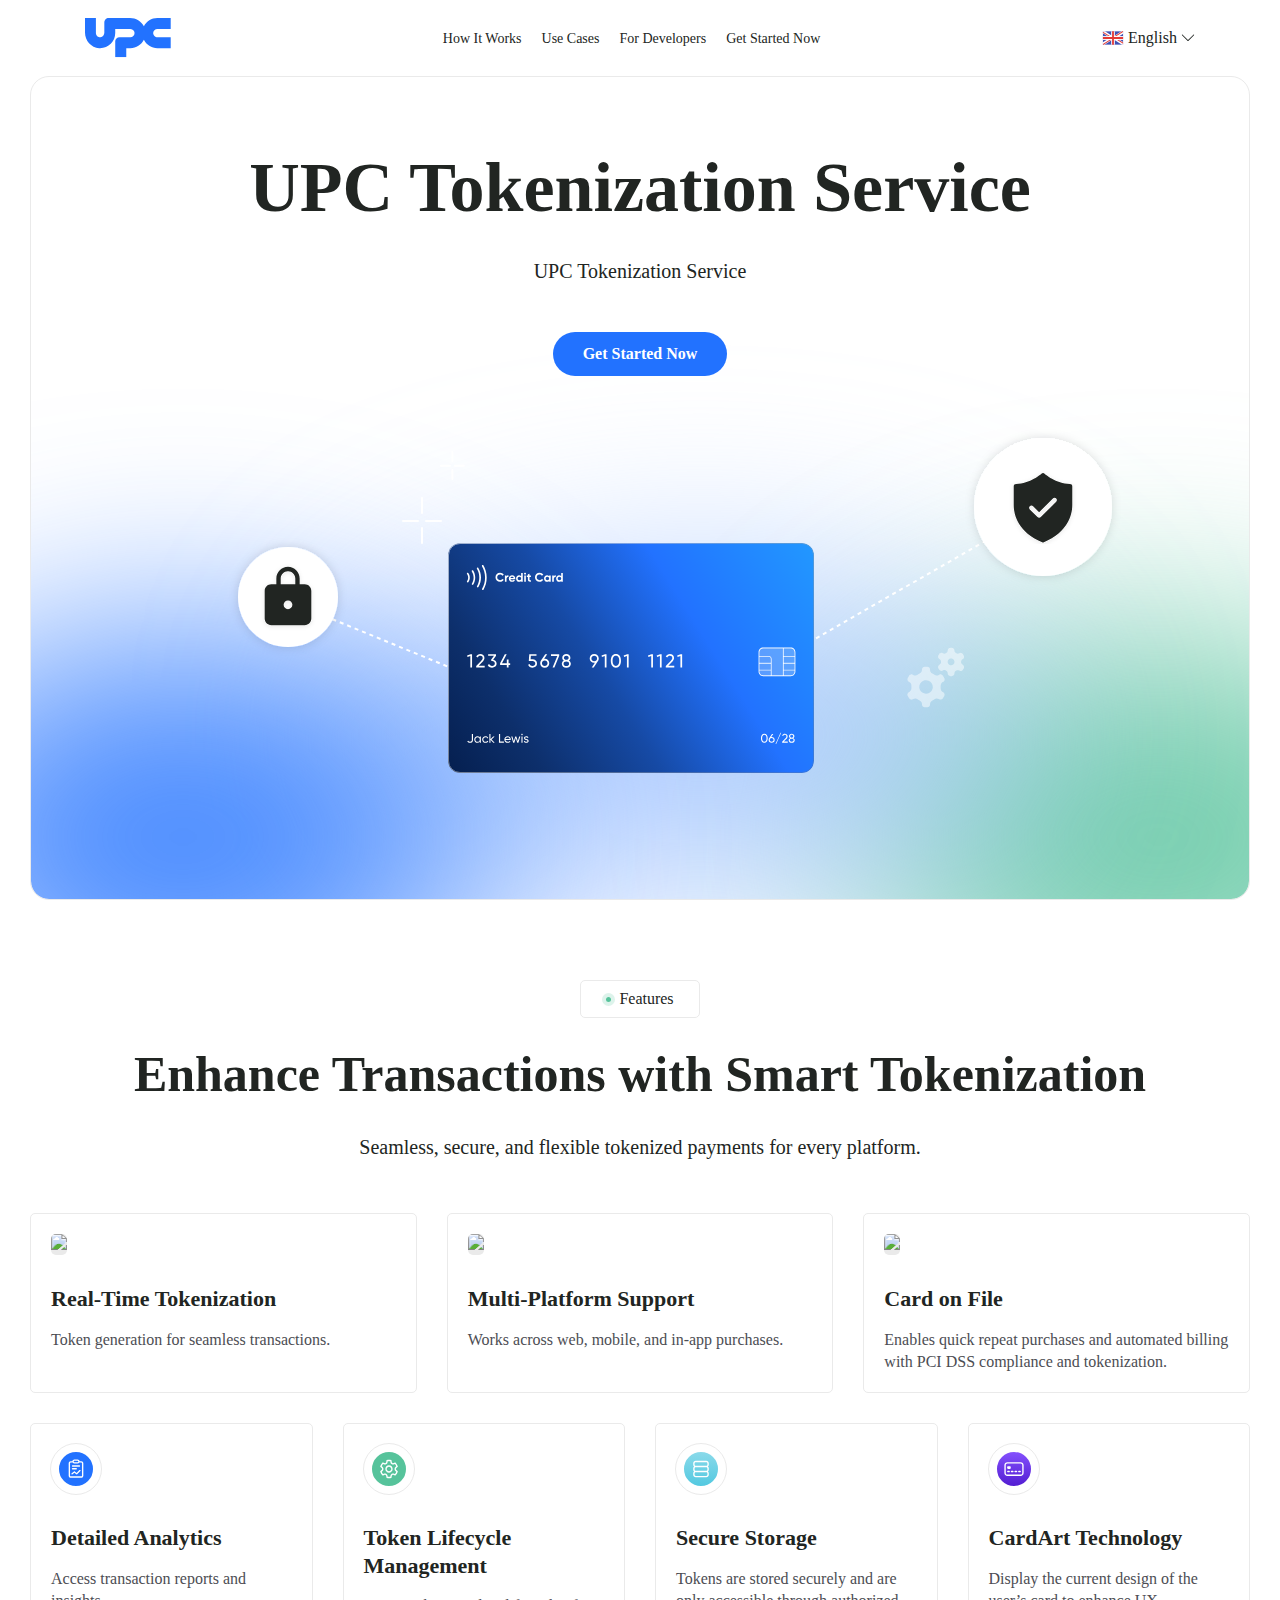
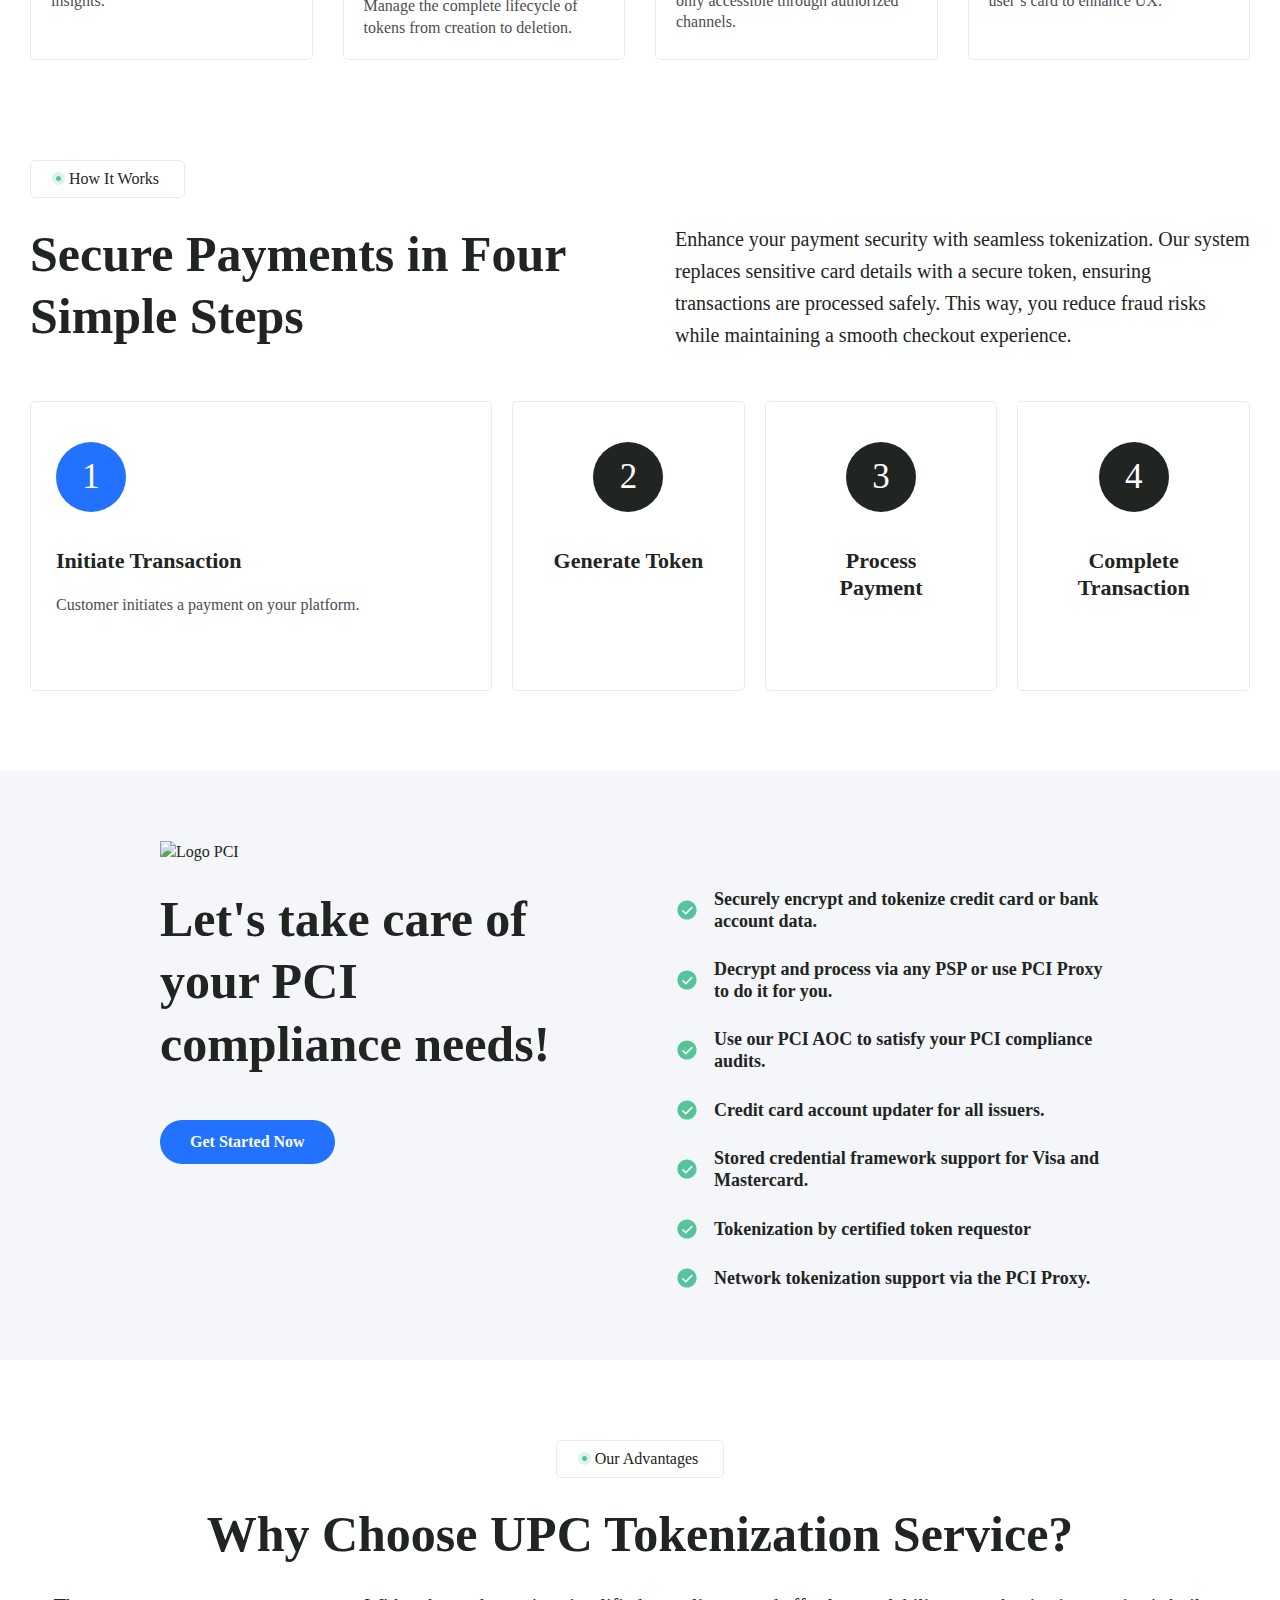
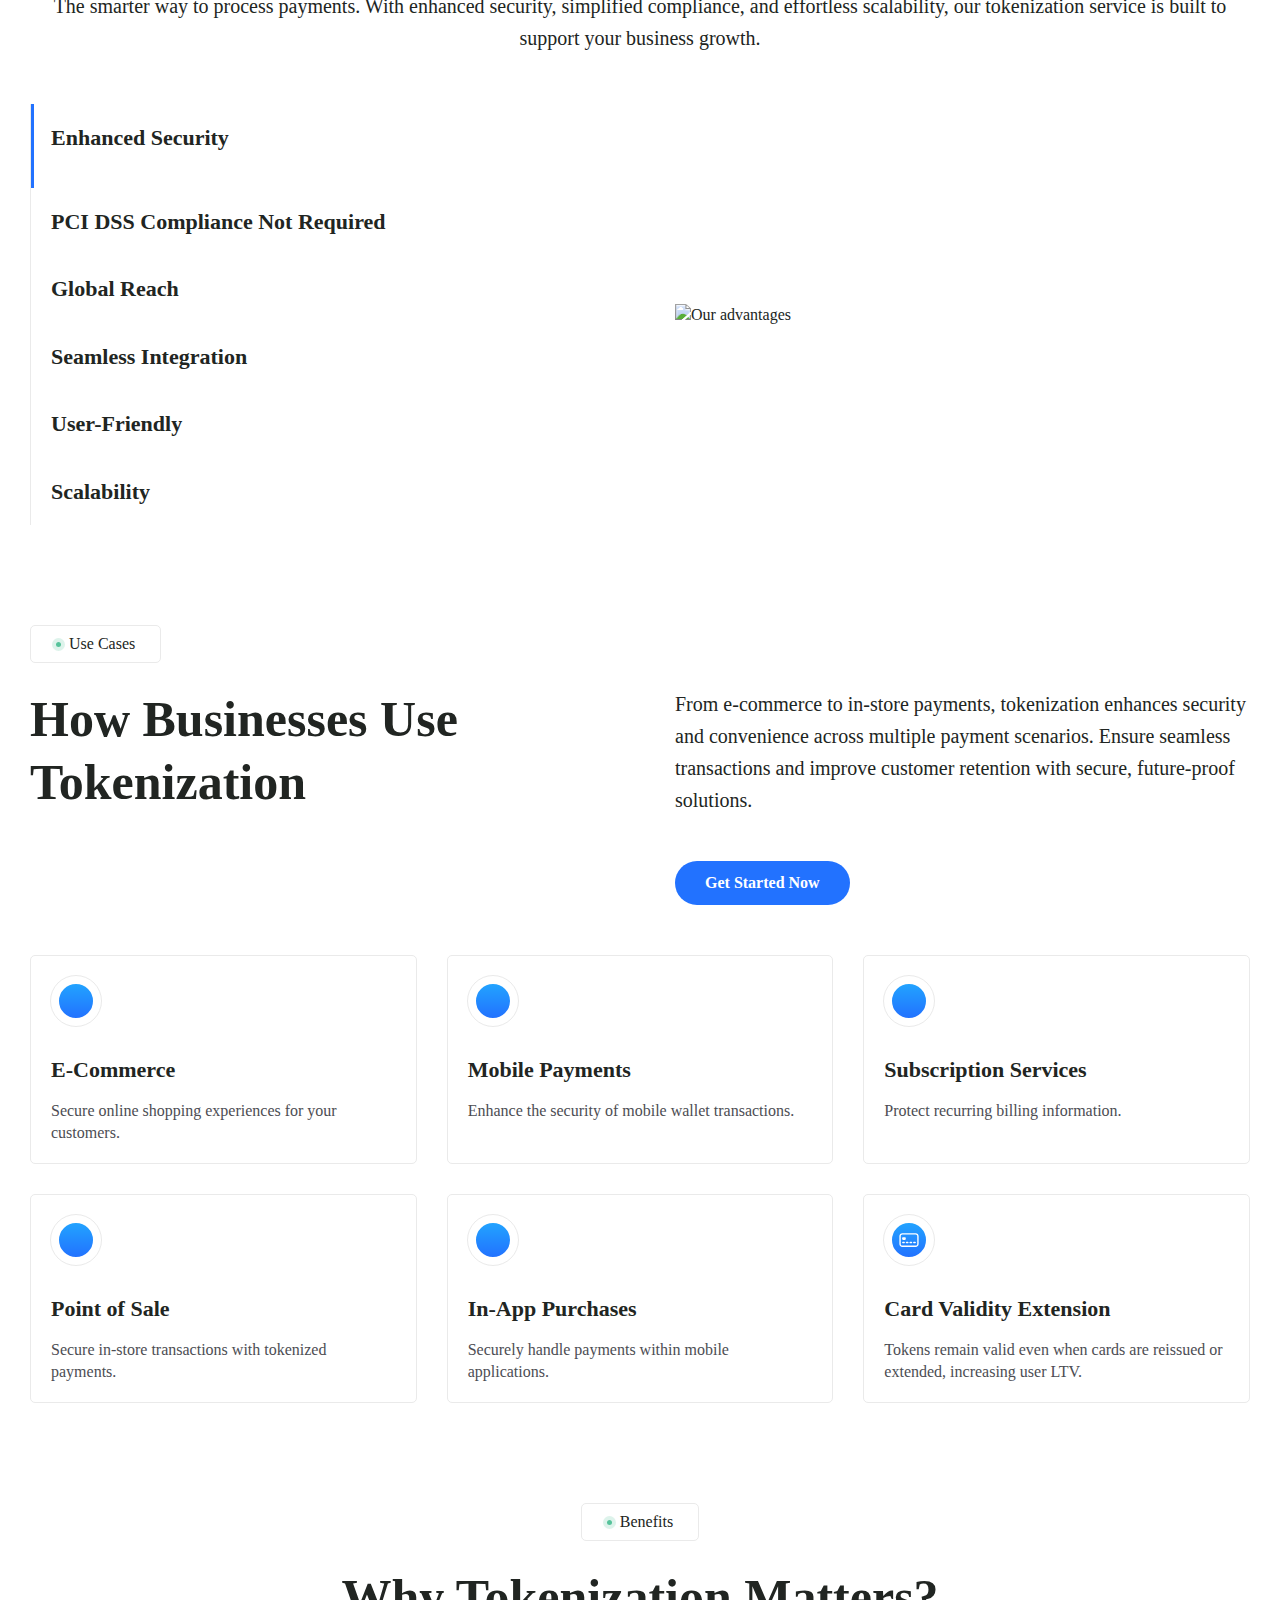
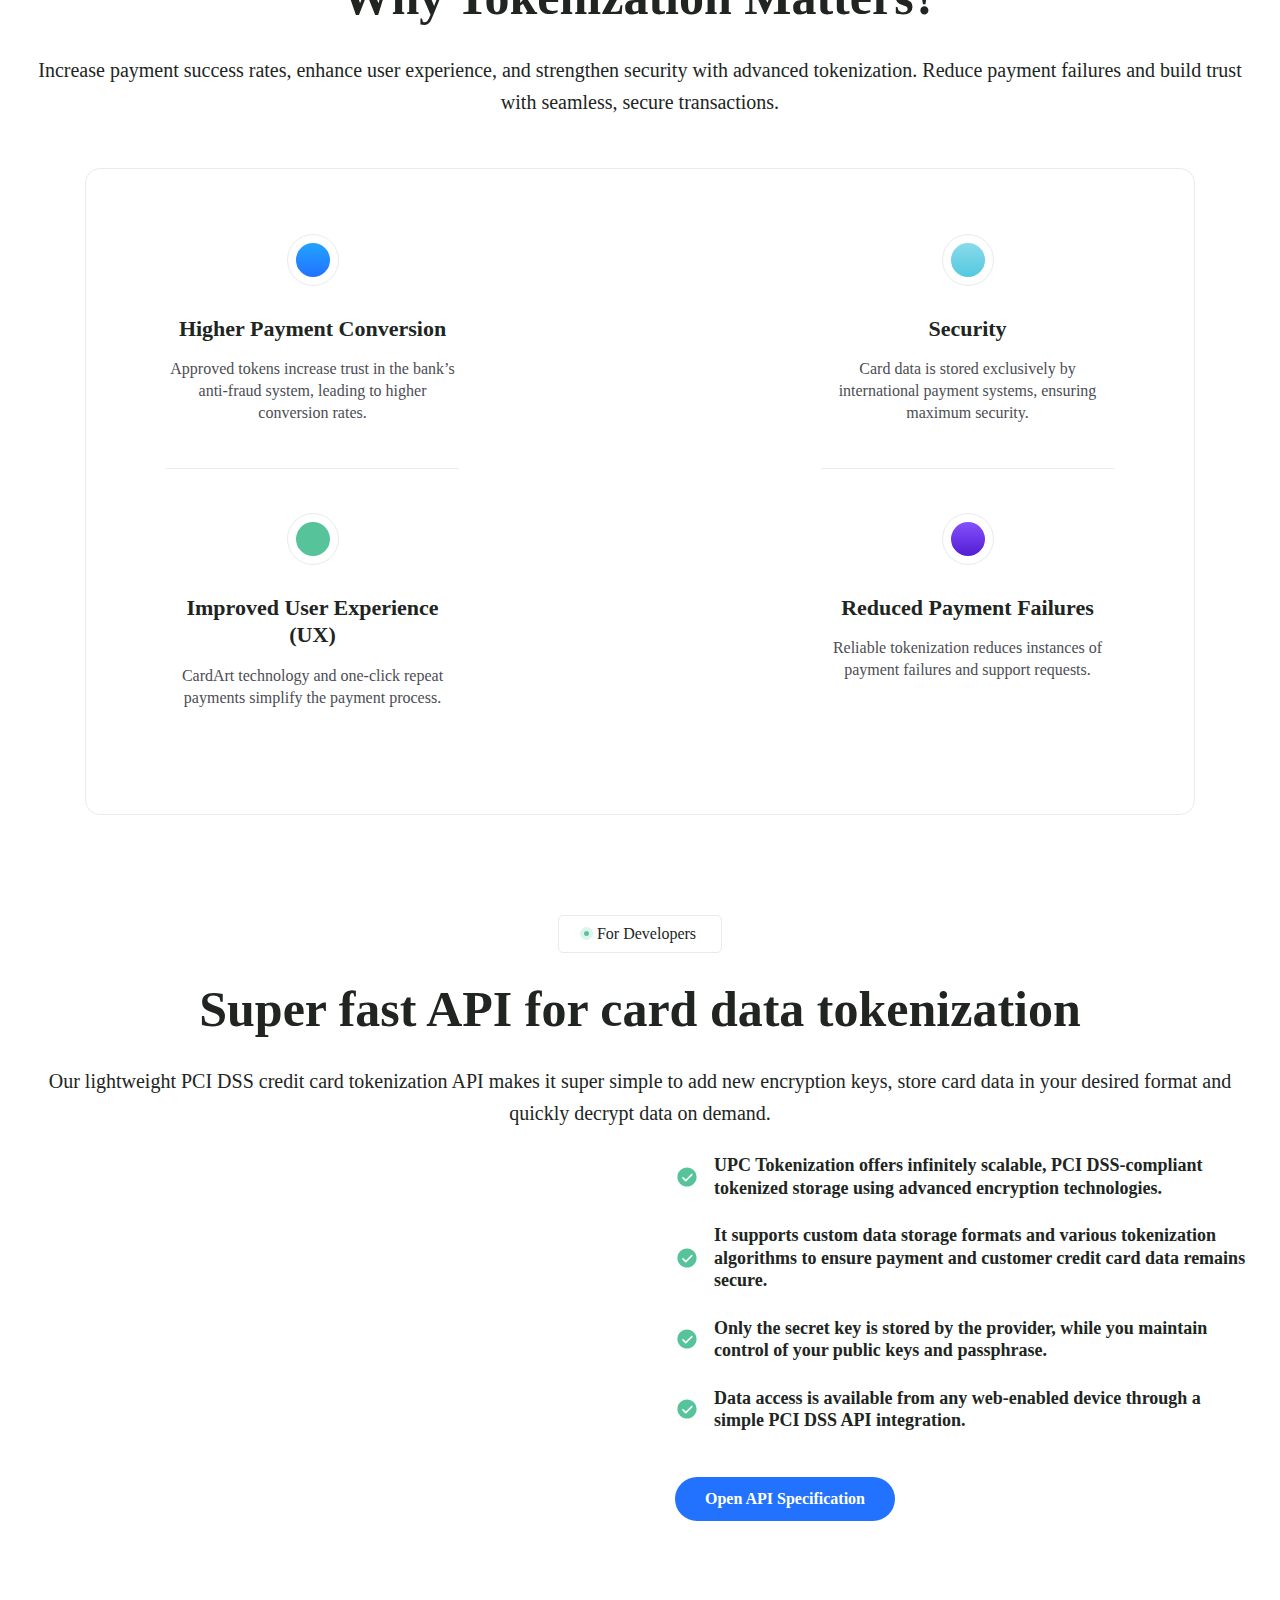
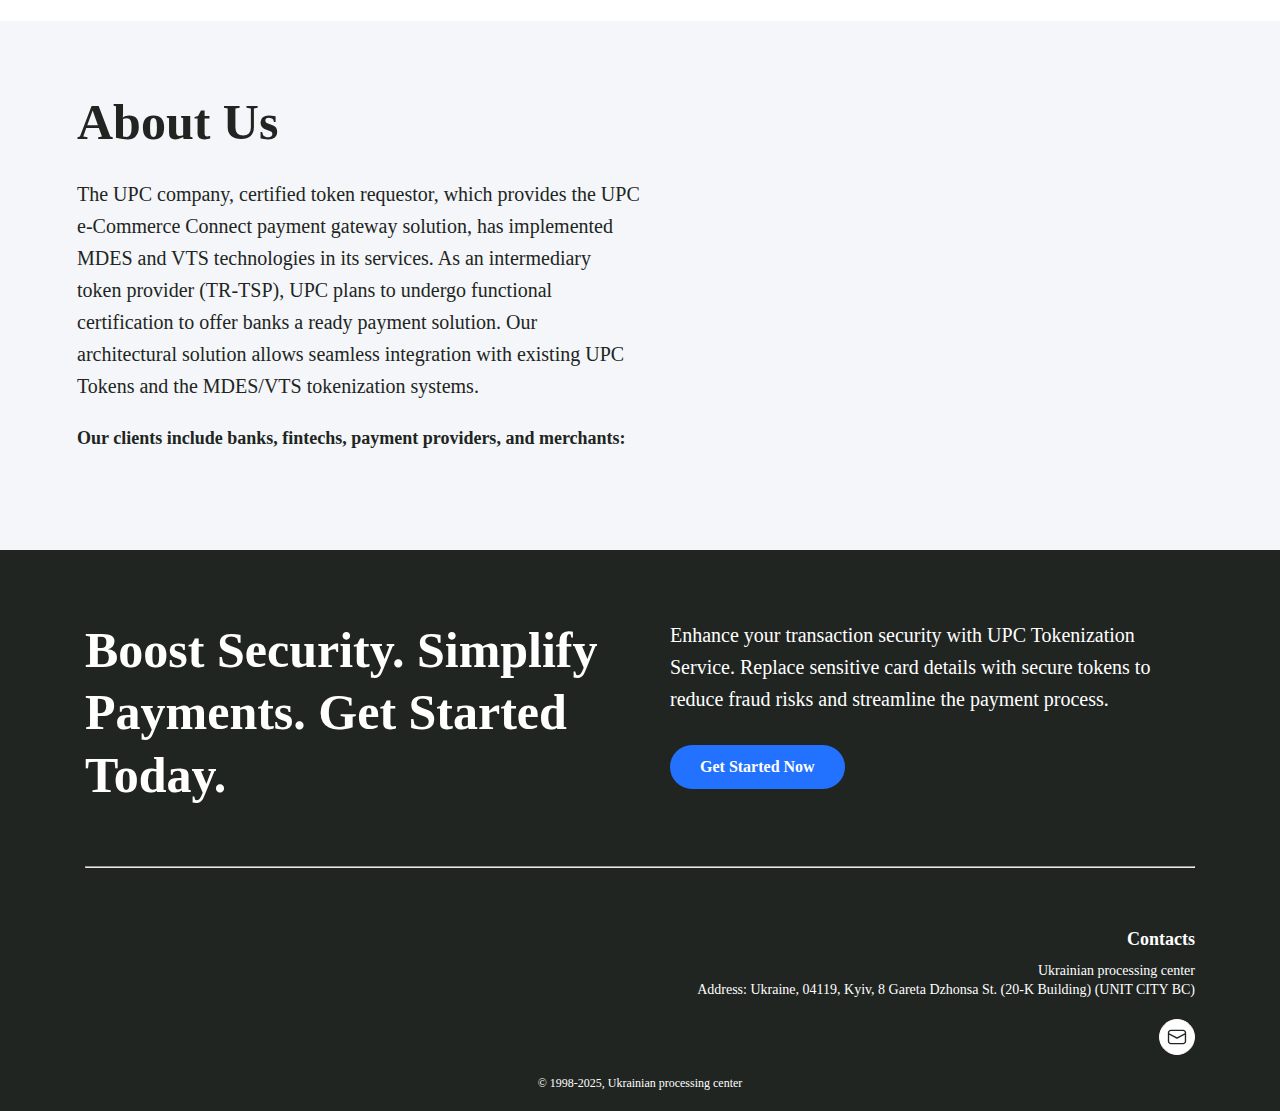
==== commit 5c0bae13: "2.3.v w3c html" ====
--- a/index.html
+++ b/index.html
@@ -1,19 +1,19 @@
 <!DOCTYPE html><html  lang="en-US" dir="ltr" class="" style=""><head><meta charset="utf-8">
 <meta name="viewport" content="width=device-width, initial-scale=1">
 <title>Card Tokenization Service</title>
-<style>@font-face{font-family:Geologica;font-style:normal;font-weight:300,500,600;src:url(/token-service/fonts/Geologica/Geologica-VariableFont_CRSV,SHRP,slnt,wght.ttf) format("truetype")}@font-face{font-family:OpenSans;font-style:normal;font-weight:400;src:url(/token-service/fonts/OpenSans/OpenSans-VariableFont_wdth,wght.ttf) format("truetype")}@font-face{font-family:Lexend;font-style:normal;font-weight:500;src:url(/token-service/fonts/Lexend/Lexend-VariableFont_wght.ttf) format("truetype")}.fade-slide-down-enter-active,.fade-slide-down-leave-active{transition:opacity .2s ease,transform .2s ease}.fade-slide-down-enter,.fade-slide-down-leave-to{opacity:0;transform:translateY(-20px)}.fade-enter-active,.fade-leave-active{transition:opacity .2s ease}.fade-enter,.fade-in,.fade-leave-to{opacity:0}.fade-in{transform:none;transition:opacity .5s ease-in-out .2s,transform .5s ease-in-out .2s}@media (max-width:575.98px){.fade-in{opacity:1;transform:none}}@media (min-width:576px) and (max-width:991.98px){.fade-in{opacity:1;transform:none}}.fade-in.visible{opacity:1}.fade-in-up{opacity:0;transform:translateY(100px);transition:opacity .5s ease-in-out .2s,transform .5s ease-in-out .2s}.fade-in-up.visible{transform:translateY(0)}@media (max-width:575.98px){.fade-in-up{opacity:1;transform:none}}@media (min-width:576px) and (max-width:991.98px){.fade-in-up{opacity:1;transform:none}}.fade-in-up.visible{opacity:1}.fade-in-down{opacity:0;transform:translateY(-100px);transition:opacity .5s ease-in-out .2s,transform .5s ease-in-out .2s}.fade-in-down.visible{transform:translateY(0)}@media (max-width:575.98px){.fade-in-down{opacity:1;transform:none}}@media (min-width:576px) and (max-width:991.98px){.fade-in-down{opacity:1;transform:none}}.fade-in-down.visible{opacity:1}.fade-in-left{opacity:0;transform:translate(-100px);transition:opacity .5s ease-in-out .2s,transform .5s ease-in-out .2s}.fade-in-left.visible{transform:translate(0)}@media (max-width:575.98px){.fade-in-left{opacity:1;transform:none}}@media (min-width:576px) and (max-width:991.98px){.fade-in-left{opacity:1;transform:none}}.fade-in-left.visible{opacity:1}.fade-in-right{opacity:0;transform:translate(100px);transition:opacity .5s ease-in-out .2s,transform .5s ease-in-out .2s}.fade-in-right.visible{transform:translate(0)}@media (max-width:575.98px){.fade-in-right{opacity:1;transform:none}}@media (min-width:576px) and (max-width:991.98px){.fade-in-right{opacity:1;transform:none}}.fade-in-right.visible{opacity:1}*,:after,:before{box-sizing:border-box;font-weight:400;margin:0}body{background:#fff;color:#212522;font-family:OpenSans;font-size:16px;font-weight:400;letter-spacing:0;line-height:21.79px;min-height:100vh;transition:color .5s ease-in-out,background-color .5s ease-in-out}img{image-rendering:crisp-edges}.main-container{overflow:hidden}.base-textfield,.main{position:relative}.base-textfield{border:1px solid #eaeaea;border-radius:5px;display:flex;flex-direction:column;gap:4px;height:50px;justify-content:space-between;padding:5px 35px 7px 15px}.base-textfield--error{border-color:#ea4335}.base-textfield:hover{border-color:#2272ff;box-shadow:0 1px 1px #164aa526}.base-textfield__label{font-size:1rem;line-height:1.25rem;pointer-events:none;transform:translateY(8px);transition:all .2s ease}.base-textfield__label,.base-textfield__label.floating{color:#4c4d53b2;font-family:Geologica;font-weight:300}.base-textfield__label.floating{font-size:.625rem;line-height:.78125rem;transform:translateY(0)}.base-textfield__icon-wrapper{position:absolute;right:15px;top:27px;transform:translateY(-50%)}.base-textfield__icon{height:16px;width:16px}.base-textfield__input{all:unset;box-sizing:border-box;display:inline-block;font-family:Geologica;font-size:1rem;font-weight:300;line-height:1.25rem;overflow:hidden;white-space:nowrap;width:100%}.base-textfield__input *{white-space:nowrap}.base-textfield__search{all:unset;box-sizing:border-box;display:inline-block;font-family:Geologica;font-size:1rem;font-weight:300;line-height:1.25rem;width:100%}.base-textfield__message{color:#4c4d53b2;font-family:Geologica;font-size:.625rem;font-weight:300;line-height:.78125rem;margin-left:1px;transition:.2s ease}.base-textfield__message--error{color:#ea4335}.base-textfield__dropdoun{background:#fff;border:1px solid #eaeaea;border-radius:6px;box-shadow:0 2px 4px #00000014;left:0;margin-top:4px;min-width:140px;position:absolute;top:100%;width:100%;z-index:1000}.base-textfield__options{cursor:pointer;display:flex;flex-direction:column;gap:10px;list-style:none;max-height:240px;overflow:auto;padding:0;scrollbar-color:#0f3373 #fff;scrollbar-width:thin;width:100%}.base-textfield__options::-webkit-scrollbar{border-radius:4px;height:8px;width:8px}.base-textfield__options::-webkit-scrollbar-thumb{background-color:#0f3373;background:#0f3373;border-radius:4px}.base-textfield__options::-webkit-scrollbar-thumb:hover{background:#0f3373}@media (min-width:576px) and (max-width:991.98px){.base-textfield__options{max-height:140px}}@media (max-width:575.98px){.base-textfield__options{max-height:140px}}.base-textfield__option{font-family:Geologica;font-size:1rem;font-weight:300;line-height:1.25rem;padding:10px 15px}.base-textfield__option--active,.base-textfield__option:hover{background:#2272ff1a}.base-textfield__option--error{color:#4c4d53}.base-textfield__option--error:hover{background:none}.badge{align-items:center;border:1px solid #eaeaea;border-radius:5px;display:flex;gap:8px;padding:8px 25px;width:-moz-max-content;width:max-content}@media (max-width:575.98px){.badge{padding:6px 18px}}.badge__text{align-items:center;display:flex;font-family:Geologica;font-weight:500;gap:8px}@media (min-width:1200.98px){.badge__text{font-size:1rem;line-height:1.25rem}}@media (min-width:576px) and (max-width:1200px){.badge__text{font-size:clamp(.875rem,2vw,1rem);line-height:clamp(1.09375rem,2vw,1.25rem)}}@media (max-width:575.98px){.badge__text{font-size:.875rem;line-height:1.09375rem}}.badge__text:before{background:#56c39b;border-radius:100%;content:"";display:block;height:5px;outline:4px solid rgba(86,195,155,.2);width:5px}.badge-icon{align-items:center;border:8px solid #fff;border-radius:100%;box-sizing:content-box;display:flex;height:34px;justify-content:center;outline:1px solid #eaeaea;width:34px}.badge-icon--blue{background:#2272ff}.badge-icon--blue-gradient{background:linear-gradient(180deg,#22a3ff,#2272ff)}.badge-icon--blue-light-gradient{background:linear-gradient(180deg,#8adaea,#53c9e0)}.badge-icon--green-gradient{background:#56c39b}.badge-icon--green-light-gradient{background:linear-gradient(180deg,#8adaea,#53c9e0)}.badge-icon--purple-gradient{background:linear-gradient(180deg,#8451fd,#531dd2)}.badge-icon img{height:22px;width:22px}.base-button{all:unset;background:#2272ff;border-radius:30px;box-sizing:border-box;color:#fff;cursor:pointer;display:inline-block;font-family:Geologica;font-size:1rem;font-weight:600;line-height:1.25rem;padding:12px 30px;text-align:center;text-decoration:none}.base-button:hover{background:#2272ffe5}.base-button:disabled,.base-button:disabled:hover{background:#2272ffcc}.base-checkbox{align-items:center;display:flex;flex-wrap:wrap;font-family:OpenSans;font-size:.875rem;font-weight:400;gap:10px;letter-spacing:0;line-height:1.191875rem}.base-checkbox__input{opacity:0;position:absolute}.base-checkbox__icon path{fill:none;transition:fill .2s ease}.base-checkbox__icon rect{fill:none;stroke-width:1px;stroke:#4c4d53}.base-checkbox__icon--error rect{stroke:#ea4335}.base-checkbox__icon--checked path,.base-checkbox__icon--error path{fill:#fff}.base-checkbox__icon--checked rect{stroke:#2272ff;fill:#2272ff}.base-modal{align-items:center;background:#00000080;display:flex;height:100%;justify-content:center;left:0;position:fixed;top:0;width:100%;z-index:1000}@media (min-width:576px) and (max-width:991.98px){.base-modal{align-items:flex-start;justify-content:flex-start}}@media (max-width:575.98px){.base-modal{align-items:flex-start;justify-content:flex-start}}.base-modal__content{background:#fff;border-radius:5px;max-height:90vh;position:relative}@media (min-width:576px) and (max-width:991.98px){.base-modal__content{border-radius:0;height:100vh;max-height:100vh;width:100vw}}@media (max-width:575.98px){.base-modal__content{border-radius:0;height:100vh;max-height:100vh;width:100vw}}.base-modal__button{all:unset;background:#fff;padding:5px;position:absolute;right:25px;top:25px;z-index:15}.radio-button-group{align-items:center;display:flex;flex-wrap:wrap;gap:11px}.radio-button-group__input{display:none}.radio-button-group__label{border:1px solid #eaeaea;border-radius:30px;display:inline-block;font-family:Geologica;font-size:.875rem;font-weight:500;line-height:1.09375rem;padding:8px 10px;transition:all .2s ease}.radio-button-group__label:hover{border-color:#2272ff4d}@media (max-width:575.98px){.radio-button-group__label:hover{border-color:#2272ff}}@media (min-width:576px) and (max-width:991.98px){.radio-button-group__label:hover{border-color:#2272ff}}.radio-button-group__label--selected{border-color:#2272ff!important}.header{background-color:#fff;left:0;position:sticky;top:0;transition:transform .2s ease;width:100%;z-index:10}.header--scroll{position:fixed}.header--hidden{transform:translateY(-100%)}.header__container{align-items:center;display:flex;height:76px;justify-content:space-between;margin-left:auto;margin-right:auto;max-width:1170px;padding:0 30px;width:100%}@media (max-width:575.98px){.header__container{max-width:1150px;padding:0 20px}}.header__logo{display:inline-block;line-height:0}.header__logo .logo{height:auto;width:86px}@media (max-width:575.98px){.header__logo .logo{width:68px}}.header__nav{opacity:1;transform:translateY(0);transition:all 0s}@media (max-width:575.98px){.header__nav{background:#fff;left:0;opacity:0;padding:20px 20px 30px;position:absolute;top:100%;transform:translateY(-20px);transition:opacity .2s ease .2s,transform .2s ease .2s,visibility .2s ease .2s;visibility:hidden;width:100%}}@media (min-width:576px) and (max-width:991.98px){.header__nav{background:#fff;left:0;opacity:0;padding:20px 20px 30px;position:absolute;top:100%;transform:translateY(-20px);transition:opacity .2s ease .2s,transform .2s ease .2s,visibility .2s ease .2s;visibility:hidden;width:100%}}@media (max-width:575.98px){.header__nav--active{opacity:1;transform:translateY(0);visibility:visible}}@media (min-width:576px) and (max-width:991.98px){.header__nav--active{opacity:1;transform:translateY(0);visibility:visible}}@media (min-width:992px) and (max-width:1600.98px){.header__nav .nav{align-items:center;display:flex;gap:20px;justify-content:center;padding:0}}@media (min-width:1601px){.header__nav .nav{align-items:center;display:flex;gap:20px;justify-content:center;padding:0}}@media (min-width:576px) and (max-width:991.98px){.header__nav .nav{display:flex;flex-direction:column;gap:20px;padding:0}}@media (max-width:575.98px){.header__nav .nav{display:flex;flex-direction:column;gap:20px;padding:0}}.header__nav .nav__item{list-style:none}.header__nav .nav__link{color:#212522;font-family:Geologica;font-size:.875rem;font-weight:500;line-height:1.09375rem;text-decoration:none;transition:.2s ease}.header__nav .nav__link:hover{color:#2272ff}.nav-mobile-toggle-button{all:unset;display:none;padding:10px 10px 10px 0}@media (max-width:575.98px){.nav-mobile-toggle-button{display:block}}@media (min-width:576px) and (max-width:991.98px){.nav-mobile-toggle-button{display:block}}.footer{background:#212522}.footer__container{margin-left:auto;margin-right:auto;max-width:1170px;padding:0 30px;width:100%}@media (max-width:575.98px){.footer__container{max-width:1150px;padding:0 20px}}.footer__content{display:grid;gap:25px 60px;grid-template-columns:repeat(auto-fit,minmax(300px,1fr));margin-top:69px}@media (max-width:575.98px){.footer__content{grid-template-columns:100%}}.footer__hr{border-color:#eaeaea;margin:60px 0}.footer__title{color:#fff;font-family:Geologica;font-weight:600}@media (min-width:1200.98px){.footer__title{font-size:3.125rem;line-height:3.90625rem}}@media (min-width:576px) and (max-width:1200px){.footer__title{font-size:clamp(2.5rem,3vw,3.125rem);line-height:clamp(2.65625rem,3vw,3.90625rem)}}@media (max-width:575.98px){.footer__title{font-size:2.125rem;line-height:2.65625rem;text-align:center}}.footer__subtitle{color:#fff;font-family:OpenSans;font-weight:400;margin-bottom:30px}@media (min-width:1200.98px){.footer__subtitle{font-size:1.25rem;line-height:2rem}}@media (min-width:576px) and (max-width:1200px){.footer__subtitle{font-size:clamp(1rem,3vw,1.25rem);line-height:clamp(1.5rem,3vw,2rem)}}@media (max-width:575.98px){.footer__subtitle{font-size:1rem;line-height:1.5rem;text-align:center}.footer__button{display:block;margin-left:auto;margin-right:auto}}.footer__logo{display:flex;gap:26px}@media (max-width:575.98px){.footer__logo{gap:40px}}.footer__logo img{height:36px}.footer__contacts{display:flex;gap:25px 60px;justify-content:space-between}@media (max-width:575.98px){.footer__contacts{align-items:center;flex-direction:column}}.footer__address-title{color:#fff;font-family:Geologica;font-style:normal;font-weight:600;text-align:right}@media (min-width:1200.98px){.footer__address-title{font-size:1.125rem;line-height:1.40625rem}}@media (min-width:576px) and (max-width:1200px){.footer__address-title{font-size:clamp(1rem,3vw,1.125rem);line-height:clamp(1.25rem,3vw,1.40625rem)}}@media (max-width:575.98px){.footer__address-title{font-size:1rem;line-height:1.25rem;margin-top:40px;text-align:center}}.footer__address-name{color:#fff;font-family:OpenSans;font-size:.875rem;font-style:normal;font-weight:400;letter-spacing:0;line-height:1.191875rem;margin-top:10px;text-align:right}@media (max-width:575.98px){.footer__address-name{text-align:center}}.footer__address-address{color:#fff;font-family:OpenSans;font-size:.875rem;font-style:normal;font-weight:400;letter-spacing:0;line-height:1.191875rem;text-align:right}@media (max-width:575.98px){.footer__address-address{text-align:center}}.footer__copyright{padding:20px 0}@media (max-width:575.98px){.footer__copyright{padding:40px 0 30px}}.footer__copyright p{color:#fff;font-family:OpenSans;font-size:.75rem;font-style:normal;font-weight:400;letter-spacing:0;line-height:1.02125rem;text-align:center}.footer__social-links{align-items:center;display:flex;gap:10px;justify-content:flex-end;margin-top:20px;padding:0}@media (max-width:575.98px){.footer__social-links{gap:30px;justify-content:center;margin-top:40px}}.footer__social-links li{list-style:none}.footer__social-links svg{transition:fill .2s ease}.footer__social-links a{align-items:center;background:#fff;border:1px solid #fff;border-radius:100%;box-sizing:content-box;display:flex;height:34px;justify-content:center;transition:all .2s ease;width:34px}.footer__social-links a:hover{background:transparent}.footer__social-links a:hover svg{fill:#fff}.locale{cursor:pointer;justify-content:flex-end;padding:10px 0 10px 10px;position:relative}.locale,.locale__input{align-items:center;display:flex;gap:4px}.locale__input span{font-family:Geologica;font-size:1rem;font-weight:300;line-height:1.25rem}@media (max-width:575.98px){.locale__input span{display:none}}@media (min-width:576px) and (max-width:991.98px){.locale__input span{display:none}}.locale__icon{height:auto;width:14px}.locale__img{height:auto;width:22px}.locale__options{background:#fff;border:1px solid #eaeaea;box-shadow:0 2px 4px #00000014;cursor:pointer;list-style:none;margin-top:4px;max-height:170px;overflow:auto;padding:0;position:absolute;right:0;scrollbar-color:#0f3373 #fff;scrollbar-width:thin;top:100%;width:170px;z-index:0}.locale__options::-webkit-scrollbar{border-radius:4px;height:8px;width:8px}.locale__options::-webkit-scrollbar-thumb{background-color:#0f3373;background:#0f3373;border-radius:4px}.locale__options::-webkit-scrollbar-thumb:hover{background:#0f3373}.locale__options.active{z-index:10}.locale__option{align-items:center;display:flex;gap:4px;padding:7px 15px}.locale__option:hover{background:#2272ff1a}.locale__option span{font-family:Geologica;font-size:1rem;font-weight:300;line-height:1.25rem}.scroll-to-top{align-items:center;background:#2272ff;border-radius:100%;bottom:30px;display:flex;height:50px;justify-content:center;position:fixed;right:30px;transition:all .2s ease;width:50px}.scroll-to-top:hover{background:#2272ffe5}.scroll-to-top--stop{position:absolute}.scroll-to-top svg{height:24px;width:24px}.main-container{display:grid;grid-template-columns:100%;grid-template-rows:max-content 1fr max-content;min-height:100vh}.code-highlighting{overflow:auto;scrollbar-color:#fff rgba(12,43,98,.898);scrollbar-width:thin}.code-highlighting::-webkit-scrollbar{border-radius:4px;height:8px;width:8px}.code-highlighting::-webkit-scrollbar-thumb{background-color:#fff;background:#fff;border-radius:4px}.code-highlighting::-webkit-scrollbar-thumb:hover{background:#fff}.code-highlighting pre[class*=language-].line-numbers{padding-left:1em;padding-top:3rem}.code-highlighting :not(pre)>code[class*=language-],.code-highlighting pre[class*=language-]{background:#0c2b62e5;border:none;border-radius:5px;box-shadow:none}.code-highlighting .code-toolbar .toolbar{opacity:1}.code-highlighting div.code-toolbar>.toolbar>.toolbar-item>button,.code-highlighting div.code-toolbar>.toolbar>.toolbar-item>button:hover{all:unset;border:1px solid #fff;border-radius:20px;color:#fff!important;color:#4c4d53b2;cursor:pointer;display:block;font-family:Geologica;font-size:.625rem;font-weight:300;line-height:.78125rem;margin:16px 20px;padding:5px 12px}.code-highlighting .language-css .token.string,.code-highlighting .style .token.string,.code-highlighting .token.attr-name,.code-highlighting .token.attr-value,.code-highlighting .token.char,.code-highlighting .token.entity,.code-highlighting .token.inserted,.code-highlighting .token.operator,.code-highlighting .token.string,.code-highlighting .token.url,.code-highlighting .token.variable,.code-highlighting code[class*=language-],.code-highlighting pre[class*=language-]{color:#00e5ac;text-shadow:none}.code-highlighting .line-numbers-rows>span:before,.code-highlighting .token.boolean,.code-highlighting .token.cdata,.code-highlighting .token.comment,.code-highlighting .token.deleted,.code-highlighting .token.doctype,.code-highlighting .token.number,.code-highlighting .token.prolog,.code-highlighting .token.tag{color:#fff;text-shadow:none}.code-highlighting .token.namespace,.code-highlighting .token.punctuation{opacity:1}.hero__container{margin-left:auto;margin-right:auto;max-width:calc(100% + 60px);padding:0 30px;width:100%}@media (max-width:575.98px){.hero__container{max-width:calc(100% + 40px);padding:0}}@media (min-width:576px) and (max-width:991.98px){.hero__container{padding:0}}.hero__container-background{border:1px solid #eaeaea;border-radius:19px;height:calc(100vh - 76px);overflow:hidden;position:relative}.hero__container-background:before{background:radial-gradient(ellipse at center,#56c39be6 0,#56c39be6 15%,#56c39b99 55%,#56c39b4d);border-radius:50%;bottom:-20%;content:"";display:block;filter:blur(100px);height:55%;position:absolute;right:-20%;width:55%;z-index:-1}@media (max-width:575.98px){.hero__container-background:before{background:radial-gradient(ellipse at center,#56c39be6 0,#56c39be6 15%,#56c39b99 55%,#56c39b4d);border-radius:50%;bottom:-15%;content:"";display:block;filter:blur(75px);height:57%;position:absolute;right:-15%;width:70%;z-index:-1}}.hero__container-background:after{background:radial-gradient(ellipse at center,#2272ffe6 0,#2272ffe6 15%,#2272ff99 55%,#2272ff4d);border-radius:50%;bottom:-20%;content:"";display:block;filter:blur(100px);height:55%;left:-15%;position:absolute;width:55%;z-index:-1}@media (max-width:575.98px){.hero__container-background:after{background:radial-gradient(ellipse at center,#2272ffe6 0,#2272ffe6 15%,#2272ff99 55%,#2272ff4d);border-radius:50%;bottom:-15%;content:"";display:block;filter:blur(100px);height:57%;left:-40%;position:absolute;width:70%;z-index:-1}}.hero__container-background>span{background:radial-gradient(ellipse at center,#9abfffe6 0,#9abfffe6 15%,#9abfff99 55%,#9abfff4d);border-radius:50%;bottom:0;content:"";display:block;filter:blur(100px);height:40%;left:25%;position:absolute;width:60%;z-index:-1}@media (max-width:575.98px){.hero__container-background{border:none;padding:0 20px}}@media (min-width:576px) and (max-width:991.98px){.hero__container-background{border:none;padding:0 20px}}.hero__content{align-items:center;display:flex;flex-direction:column;position:relative}.hero__title{font-family:Geologica;font-weight:600;margin-top:70px;text-align:center}@media (min-width:1200.98px){.hero__title{font-size:4.375rem;line-height:5.15625rem}}@media (min-width:576.98px) and (max-width:1200px){.hero__title{font-size:clamp(3rem,4vw,4.375rem);line-height:clamp(2.65625rem,6vw,5.15625rem)}}@media (max-width:575.98px){.hero__title{font-size:2rem;line-height:2.65625rem}}.hero__subtitle{font-family:OpenSans;font-weight:400;margin-top:25px;text-align:center}@media (min-width:1200.98px){.hero__subtitle{font-size:1.25rem;line-height:2rem}}@media (min-width:576px) and (max-width:1200px){.hero__subtitle{font-size:clamp(1rem,3vw,1.25rem);line-height:clamp(1.5rem,3vw,2rem)}}@media (max-width:575.98px){.hero__subtitle{font-size:1rem;line-height:1.5rem;margin-top:20px}}.hero__button{margin-top:45px}@media (max-width:575.98px){.hero__button{margin-top:30px}}.hero__bcg{display:flex;justify-content:center;padding:46px 20px;width:100%}@media (max-width:575.98px){.hero__bcg{padding:46px 20px}}.hero-svg-mobile{display:none}@media (max-width:575.98px){.hero-svg-mobile{display:block;height:auto;width:100%}}.hero-svg{margin-left:6%;margin-top:-50px;max-width:100%;position:relative}@media (max-width:575.98px){.hero-svg{display:none}}.hero-svg:hover .hero-svg__security-line{d:path("M60 229L406 341L813 137")}.hero-svg:hover .hero-svg__lock{transform:scale(.9);transform-origin:60px 225px}.hero-svg:hover .hero-svg__protection{transform:scale(.9);transform-origin:815px 135px}.hero-svg:hover .hero-svg__stars{transform:translate(-10px,-50px)}.hero-svg:hover .hero-svg__gears{transform:translate(5px,10px)}.hero-svg:hover .hero-svg__card{transform:translateY(-7%) rotateX(45deg) scaleY(1.05) scaleX(1)}.hero-svg:hover .hero-svg__hash{opacity:1;transform:scale(1.1);transition:all .7s cubic-bezier(.4,0,.2,1) .2s}.hero-svg svg{max-width:100%}.hero-svg__lock,.hero-svg__security-line{transition:all .7s cubic-bezier(.4,0,.2,1)}.hero-svg__lock{transform-origin:60px 285px}.hero-svg__protection{transform-origin:815px 195px;transition:all .7s cubic-bezier(.4,0,.2,1)}.hero-svg__card-wrapper{bottom:0;left:45%;perspective:1000px;position:absolute;transform:translate(-50%)}.hero-svg__card{transform:rotateX(0) scale(1);transition:all .7s cubic-bezier(.4,0,.2,1)}.hero-svg__hash-wrapper{bottom:33%;left:45%;position:absolute;transform:translate(-50%)}.hero-svg__hash{opacity:0;transition:.3s cubic-bezier(.4,0,.2,1)}.hero-svg__gears,.hero-svg__stars{transition:all .5s ease-in-out}.about-us{background:#f4f6f9;margin-top:clamp(100px,3vw,170px);padding:70px 47px;position:relative}@media (max-width:575.98px){.about-us{padding:50px 0}}@media (min-width:576px) and (max-width:991.98px){.about-us{padding:50px 0}}.about-us__container{display:flex;gap:25px;justify-content:space-between;margin-left:auto;margin-right:auto;max-width:1340px;padding:0 30px;width:100%}@media (max-width:575.98px){.about-us__container{max-width:1320px;padding:0 20px}}@media (min-width:576px) and (max-width:991.98px){.about-us__container{flex-wrap:wrap}}@media (max-width:575.98px){.about-us__container{flex-wrap:wrap}}.about-us__content{max-width:50%;width:798px}@media (max-width:575.98px){.about-us__content{max-width:100%}}@media (min-width:576px) and (max-width:991.98px){.about-us__content{max-width:100%}}.about-us__logos{align-items:flex-end;display:flex;flex-direction:column;gap:20px;height:100%;justify-content:space-between;padding:70px 0;position:absolute;right:0;top:0;width:-moz-max-content;width:max-content}@media (min-width:576px) and (max-width:991.98px){.about-us__logos{padding:0;position:static;width:100%}}@media (max-width:575.98px){.about-us__logos{align-items:center;margin-top:60px;padding:0;position:static;width:100%}}@media (min-width:576px) and (max-width:991.98px){.about-us__logo-upc{display:none}}@media (max-width:575.98px){.about-us__logo-upc{display:none}}.about-us__cards-logo{display:flex;gap:40px;height:30px;margin-right:77px}@media (max-width:575.98px){.about-us__cards-logo{height:25px;margin-right:0}}@media (min-width:576px) and (max-width:991.98px){.about-us__cards-logo{margin-right:0;margin-top:40px}}.about-us__cards-logo img{height:100%;width:auto}.about-us__title{font-family:Geologica;font-weight:600}@media (min-width:1200.98px){.about-us__title{font-size:3.125rem;line-height:3.90625rem}}@media (min-width:576px) and (max-width:1200px){.about-us__title{font-size:clamp(2.5rem,3vw,3.125rem);line-height:clamp(2.65625rem,3vw,3.90625rem)}}@media (max-width:575.98px){.about-us__title{font-size:2.125rem;line-height:2.65625rem;margin-top:20px;text-align:center}}.about-us__text{font-family:OpenSans;font-weight:400;margin-top:25px}@media (min-width:1200.98px){.about-us__text{font-size:1.25rem;line-height:2rem}}@media (min-width:576px) and (max-width:1200px){.about-us__text{font-size:clamp(1rem,3vw,1.25rem);line-height:clamp(1.5rem,3vw,2rem)}}@media (max-width:575.98px){.about-us__text{font-size:1rem;line-height:1.5rem;margin-top:20px;text-align:center}}.about-us__text-title{font-family:Geologica;font-weight:600;margin-top:25px}@media (min-width:1200.98px){.about-us__text-title{font-size:1.125rem;line-height:1.40625rem}}@media (min-width:576px) and (max-width:1200px){.about-us__text-title{font-size:clamp(1rem,3vw,1.125rem);line-height:clamp(1.25rem,3vw,1.40625rem)}}@media (max-width:575.98px){.about-us__text-title{font-size:1rem;line-height:1.25rem;margin-top:20px;text-align:center}}.about-us__list-numeric{display:flex;gap:40px 25px;justify-content:space-between;margin-top:30px;width:100%}@media (min-width:576px) and (max-width:991.98px){.about-us__list-numeric{justify-content:flex-start}}@media (max-width:575.98px){.about-us__list-numeric{align-items:center;flex-direction:column}}.about-us__numeric{display:flex;flex-direction:column;gap:15px}@media (max-width:575.98px){.about-us__numeric{align-items:center}}.about-us__number{color:#2272ff;display:flex;font-family:Geologica;font-weight:600;gap:5px}@media (min-width:1200.98px){.about-us__number{font-size:4.375rem;line-height:5.15625rem}}@media (min-width:576.98px) and (max-width:1200px){.about-us__number{font-size:clamp(3rem,4vw,4.375rem);line-height:clamp(2.65625rem,6vw,5.15625rem)}}@media (max-width:575.98px){.about-us__number{font-size:2rem;line-height:2.65625rem}}.about-us__number--large{width:250px}@media (max-width:575.98px){.about-us__number--large{justify-content:center;width:auto}}.about-us__numeric-text{font-family:OpenSans;font-weight:400;margin-left:2px}@media (min-width:1200.98px){.about-us__numeric-text{font-size:1.25rem;line-height:2rem}}@media (min-width:576px) and (max-width:1200px){.about-us__numeric-text{font-size:clamp(1rem,3vw,1.25rem);line-height:clamp(1.5rem,3vw,2rem)}}@media (max-width:575.98px){.about-us__numeric-text{font-size:1rem;line-height:1.5rem}}.benefits__container{align-items:center;display:flex;flex-direction:column;margin-left:auto;margin-right:auto;margin-top:clamp(100px,3vw,120px);max-width:1340px;padding:0 30px;width:100%}@media (max-width:575.98px){.benefits__container{max-width:1320px;padding:0 20px}}.benefits__title{font-family:Geologica;font-weight:600;margin-top:25px;text-align:center}@media (min-width:1200.98px){.benefits__title{font-size:3.125rem;line-height:3.90625rem}}@media (min-width:576px) and (max-width:1200px){.benefits__title{font-size:clamp(2.5rem,3vw,3.125rem);line-height:clamp(2.65625rem,3vw,3.90625rem)}}@media (max-width:575.98px){.benefits__title{font-size:2.125rem;line-height:2.65625rem;margin-top:20px}}.benefits__subtitle{font-family:OpenSans;font-weight:400;margin-top:25px;text-align:center}@media (min-width:1200.98px){.benefits__subtitle{font-size:1.25rem;line-height:2rem}}@media (min-width:576px) and (max-width:1200px){.benefits__subtitle{font-size:clamp(1rem,3vw,1.25rem);line-height:clamp(1.5rem,3vw,2rem)}}@media (max-width:575.98px){.benefits__subtitle{font-size:1rem;line-height:1.5rem;margin-top:20px}}.benefits__cards{align-items:stretch;border:1px solid #eaeaea;border-radius:15px;display:grid;gap:45px;grid-template-areas:"card-1 phone card-2" "card-3 phone card-4";grid-template-columns:1fr minmax(179px,272px) 1fr;grid-template-rows:1fr 1fr;margin-top:50px;max-width:1110px;padding:66px 80px}@media (max-width:575.98px){.benefits__cards{border:none;border-radius:none;gap:20px;grid-template-areas:"card-1" "card-3" "phone" "card-2" "card-4";grid-template-columns:100%;grid-template-rows:auto;margin-top:40px;padding:0 38px}}.benefits__card{height:100%}.benefits__card--line{padding-bottom:45px;position:relative}@media (max-width:575.98px){.benefits__card--line{padding-bottom:20px}}.benefits__card--line:after{border-bottom:1px solid #eaeaea;bottom:0;content:"";left:0;position:absolute;width:100%}.benefits__card .badge-icon{margin-left:auto;margin-right:auto}.benefits__card h4{font-family:Geologica;font-weight:600;margin-top:30px;text-align:center}@media (min-width:1200.98px){.benefits__card h4{font-size:1.375rem;line-height:1.71875rem}}@media (min-width:576px) and (max-width:1200px){.benefits__card h4{font-size:clamp(1.25rem,3vw,1.375rem);line-height:clamp(1.5625rem,3vw,1.71875rem)}}@media (max-width:575.98px){.benefits__card h4{font-size:1.25rem;line-height:1.5625rem;margin-top:20px}}.benefits__card p{color:#4c4d53;font-family:OpenSans;font-weight:400;letter-spacing:0;margin-top:16px;text-align:center}@media (min-width:1200.98px){.benefits__card p{font-size:1rem;line-height:1.361875rem}}@media (min-width:576px) and (max-width:1200px){.benefits__card p{font-size:clamp(.875rem,2vw,1rem);line-height:clamp(1.191875rem,2vw,1.361875rem)}}@media (max-width:575.98px){.benefits__card p{font-size:.875rem;line-height:1.191875rem;margin-top:10px}}.benefits__phone{align-items:center;display:flex;justify-content:center}.benefits__phone img{height:auto;max-width:100%;width:100%}@media (max-width:575.98px){.benefits__phone img{max-width:179px}}.features__container{align-items:center;display:flex;flex-direction:column;margin-left:auto;margin-right:auto;margin-top:clamp(80px,3vw,150px);max-width:1340px;padding:0 30px;width:100%}@media (max-width:575.98px){.features__container{max-width:1320px;padding:0 20px}}.features__title{font-family:Geologica;font-weight:600;margin-top:25px;text-align:center}@media (min-width:1200.98px){.features__title{font-size:3.125rem;line-height:3.90625rem}}@media (min-width:576px) and (max-width:1200px){.features__title{font-size:clamp(2.5rem,3vw,3.125rem);line-height:clamp(2.65625rem,3vw,3.90625rem)}}@media (max-width:575.98px){.features__title{font-size:2.125rem;line-height:2.65625rem;margin-top:20px}}.features__subtitle{font-family:OpenSans;font-weight:400;margin-top:25px;text-align:center}@media (min-width:1200.98px){.features__subtitle{font-size:1.25rem;line-height:2rem}}@media (min-width:576px) and (max-width:1200px){.features__subtitle{font-size:clamp(1rem,3vw,1.25rem);line-height:clamp(1.5rem,3vw,2rem)}}@media (max-width:575.98px){.features__subtitle{font-size:1rem;line-height:1.5rem;margin-top:20px}}.features__cards-3{display:grid;gap:30px;grid-template-columns:repeat(3,1fr);margin-top:50px}@media (max-width:575.98px){.features__cards-3{gap:25px;grid-template-columns:100%;margin-top:40px}}.features__cards-4{display:grid;gap:30px;grid-template-columns:repeat(4,1fr);margin-top:30px}@media (max-width:575.98px){.features__cards-4{gap:25px;grid-template-columns:100%;margin-top:25px}}@media (min-width:576px) and (max-width:991.98px){.features__cards-4{gap:25px;grid-template-columns:repeat(2,1fr)}}.features__card{border:1px solid #eaeaea;border-radius:5px;font-size:0;padding:20px}@media (max-width:575.98px){.features__card{padding:15px}}.features__card h4{font-family:Geologica;font-weight:600;margin-top:30px}@media (min-width:1200.98px){.features__card h4{font-size:1.375rem;line-height:1.71875rem}}@media (min-width:576px) and (max-width:1200px){.features__card h4{font-size:clamp(1.25rem,3vw,1.375rem);line-height:clamp(1.5625rem,3vw,1.71875rem)}}@media (max-width:575.98px){.features__card h4{font-size:1.25rem;line-height:1.5625rem;margin-top:20px}}.features__card p{color:#4c4d53;font-family:OpenSans;font-weight:400;letter-spacing:0;margin-top:16px}@media (min-width:1200.98px){.features__card p{font-size:1rem;line-height:1.361875rem}}@media (min-width:576px) and (max-width:1200px){.features__card p{font-size:clamp(.875rem,2vw,1rem);line-height:clamp(1.191875rem,2vw,1.361875rem)}}@media (max-width:575.98px){.features__card p{font-size:.875rem;line-height:1.191875rem;margin-top:10px}}.features__card-img{background:#eaeaea;border-radius:5px;height:auto;width:100%}.for-developers__container{margin-left:auto;margin-right:auto;margin-top:clamp(100px,3vw,170px);max-width:1340px;padding:0 30px;width:100%}@media (max-width:575.98px){.for-developers__container{max-width:1320px;padding:0 20px}}.for-developers__container>.for-developers__button{display:none;margin-top:30px;width:-moz-fit-content;width:fit-content}@media (max-width:575.98px){.for-developers__container>.for-developers__button{display:block;margin-left:auto;margin-right:auto}}@media (min-width:576px) and (max-width:991.98px){.for-developers__container>.for-developers__button{display:block;margin-left:auto;margin-right:auto}}.for-developers__badge{display:block;margin-left:auto;margin-right:auto}.for-developers__title{font-family:Geologica;font-weight:600;margin-top:25px;text-align:center}@media (min-width:1200.98px){.for-developers__title{font-size:3.125rem;line-height:3.90625rem}}@media (min-width:576px) and (max-width:1200px){.for-developers__title{font-size:clamp(2.5rem,3vw,3.125rem);line-height:clamp(2.65625rem,3vw,3.90625rem)}}@media (max-width:575.98px){.for-developers__title{font-size:2.125rem;line-height:2.65625rem;margin-top:20px}}.for-developers__subtitle{font-family:OpenSans;font-weight:400;margin-top:25px;text-align:center}@media (min-width:1200.98px){.for-developers__subtitle{font-size:1.25rem;line-height:2rem}}@media (min-width:576px) and (max-width:1200px){.for-developers__subtitle{font-size:clamp(1rem,3vw,1.25rem);line-height:clamp(1.5rem,3vw,2rem)}}@media (max-width:575.98px){.for-developers__subtitle{font-size:1rem;line-height:1.5rem;margin-top:20px}}.for-developers__content{align-items:center;display:grid;gap:25px 70px;grid-template-columns:repeat(auto-fit,minmax(500px,1fr));margin-top:25px}@media (max-width:575.98px){.for-developers__content{grid-template-columns:100%}}.for-developers__content .for-developers__button{margin-top:45px}@media (max-width:575.98px){.for-developers__content .for-developers__button{display:none}}@media (min-width:576px) and (max-width:991.98px){.for-developers__content .for-developers__button{display:none}}.for-developers__img img{max-width:100%}.for-developers__list{display:flex;flex-direction:column;gap:25px}.for-developers__list-item{align-items:center;display:flex;gap:15px}.for-developers__list-item img{width:clamp(20px,3vw,24px)}.for-developers__list-item span{font-family:Geologica;font-weight:600}@media (min-width:1200.98px){.for-developers__list-item span{font-size:1.125rem;line-height:1.40625rem}}@media (min-width:576px) and (max-width:1200px){.for-developers__list-item span{font-size:clamp(1rem,3vw,1.125rem);line-height:clamp(1.25rem,3vw,1.40625rem)}}@media (max-width:575.98px){.for-developers__list-item span{font-size:1rem;line-height:1.25rem}}.how-it-works__container{margin-left:auto;margin-right:auto;margin-top:clamp(100px,3vw,150px);max-width:1340px;padding:0 30px;width:100%}@media (max-width:575.98px){.how-it-works__container{max-width:1320px;padding:0 20px}}.how-it-works__content{display:grid;gap:20px 70px;grid-template-columns:repeat(auto-fit,minmax(300px,1fr));margin-top:25px}@media (max-width:575.98px){.how-it-works__content{grid-template-columns:100%;margin-top:20px}.how-it-works__badge{margin-left:auto;margin-right:auto}}.how-it-works__title{font-family:Geologica;font-weight:600}@media (min-width:1200.98px){.how-it-works__title{font-size:3.125rem;line-height:3.90625rem}}@media (min-width:576px) and (max-width:1200px){.how-it-works__title{font-size:clamp(2.5rem,3vw,3.125rem);line-height:clamp(2.65625rem,3vw,3.90625rem)}}@media (max-width:575.98px){.how-it-works__title{font-size:2.125rem;line-height:2.65625rem;text-align:center}}.how-it-works__subtitle{font-family:OpenSans;font-weight:400}@media (min-width:1200.98px){.how-it-works__subtitle{font-size:1.25rem;line-height:2rem}}@media (min-width:576px) and (max-width:1200px){.how-it-works__subtitle{font-size:clamp(1rem,3vw,1.25rem);line-height:clamp(1.5rem,3vw,2rem)}}@media (max-width:575.98px){.how-it-works__subtitle{font-size:1rem;line-height:1.5rem;text-align:center}}.how-it-works__steps{display:flex;gap:20px;justify-content:space-between;margin-top:50px}@media (max-width:575.98px){.how-it-works__steps{flex-wrap:wrap;gap:25px}}@media (min-width:576px) and (max-width:991.98px){.how-it-works__steps{flex-wrap:wrap}}.how-it-works__step{align-items:center;border:1px solid #eaeaea;border-radius:5px;cursor:pointer;display:flex;flex-direction:column;height:290px;overflow:hidden;padding:40px 25px 58px;transition:all .5s ease-in-out;width:20%}@media (max-width:575.98px){.how-it-works__step{align-items:flex-start;height:auto;padding:20px 15px;width:100%}}@media (min-width:576px) and (max-width:991.98px){.how-it-works__step{align-items:flex-start;height:auto;padding:20px 15px;width:calc(50% - 10px)}}.how-it-works__step:hover .how-it-works__step-number{background:#2272ff}.how-it-works__step h4{font-family:Geologica;font-weight:600;margin-top:35px;max-width:150px;text-align:center;transition:text-align .5s ease-in-out}@media (min-width:1200.98px){.how-it-works__step h4{font-size:1.375rem;line-height:1.71875rem}}@media (min-width:576px) and (max-width:1200px){.how-it-works__step h4{font-size:clamp(1.25rem,3vw,1.375rem);line-height:clamp(1.5625rem,3vw,1.71875rem)}}@media (max-width:575.98px){.how-it-works__step h4{font-size:1.25rem;line-height:1.5625rem;margin-top:25px;max-width:100%;text-align:left}}@media (min-width:576px) and (max-width:991.98px){.how-it-works__step h4{max-width:100%;text-align:left}}.how-it-works__step p{clip-path:inset(5% 35%);color:#4c4d53;font-family:OpenSans;font-weight:400;letter-spacing:0;margin-top:20px;opacity:0}@media (min-width:1200.98px){.how-it-works__step p{font-size:1rem;line-height:1.361875rem}}@media (min-width:576px) and (max-width:1200px){.how-it-works__step p{font-size:clamp(.875rem,2vw,1rem);line-height:clamp(1.191875rem,2vw,1.361875rem)}}@media (max-width:575.98px){.how-it-works__step p{clip-path:inset(0 0);font-size:.875rem;line-height:1.191875rem;margin-top:10px;opacity:1;transition:all .5s ease-in-out .2s}}@media (min-width:576px) and (max-width:991.98px){.how-it-works__step p{clip-path:inset(0 0);opacity:1;transition:all .5s ease-in-out .2s}}.how-it-works__step-number{align-items:center;background:#212522;border-radius:100%;color:#fff;display:inline-flex;font-family:Lexend;font-weight:500;justify-content:center;letter-spacing:0;min-height:clamp(40px,6vw,70px);min-width:clamp(40px,6vw,70px);transition:all .5s ease-in-out}@media (min-width:1200.98px){.how-it-works__step-number{font-size:2.1875rem;line-height:2.734375rem}}@media (min-width:576px) and (max-width:1200px){.how-it-works__step-number{font-size:clamp(1.375rem,2vw,2.1875rem);line-height:clamp(1.71875rem,2vw,2.734375rem)}}@media (max-width:575.98px){.how-it-works__step-number{background:#2272ff;font-size:1.375rem;line-height:1.71875rem}}@media (min-width:576px) and (max-width:991.98px){.how-it-works__step-number{background:#2272ff}}@media (min-width:992px) and (max-width:1600.98px){.how-it-works__step-active{align-items:flex-start;width:40%}.how-it-works__step-active .how-it-works__step-number{background:#2272ff}.how-it-works__step-active h4{max-width:100%;text-align:left}.how-it-works__step-active p{clip-path:inset(0 0);opacity:1;transition:all .5s ease-in-out .25s}}@media (min-width:1601px){.how-it-works__step-active{align-items:flex-start;width:40%}.how-it-works__step-active .how-it-works__step-number{background:#2272ff}.how-it-works__step-active h4{max-width:100%;text-align:left}.how-it-works__step-active p{clip-path:inset(0 0);opacity:1;transition:all .5s ease-in-out .25s}}.our-advantages__container{align-items:center;display:flex;flex-direction:column;margin-left:auto;margin-right:auto;margin-top:clamp(80px,3vw,150px);max-width:1340px;padding:0 30px;width:100%}@media (max-width:575.98px){.our-advantages__container{max-width:1320px;padding:0 20px}}.our-advantages__title{font-family:Geologica;font-weight:600;margin-top:25px;text-align:center}@media (min-width:1200.98px){.our-advantages__title{font-size:3.125rem;line-height:3.90625rem}}@media (min-width:576px) and (max-width:1200px){.our-advantages__title{font-size:clamp(2.5rem,3vw,3.125rem);line-height:clamp(2.65625rem,3vw,3.90625rem)}}@media (max-width:575.98px){.our-advantages__title{font-size:2.125rem;line-height:2.65625rem;margin-top:20px;text-align:center}}.our-advantages__subtitle{font-family:OpenSans;font-weight:400;margin-top:25px;text-align:center}@media (min-width:1200.98px){.our-advantages__subtitle{font-size:1.25rem;line-height:2rem}}@media (min-width:576px) and (max-width:1200px){.our-advantages__subtitle{font-size:clamp(1rem,3vw,1.25rem);line-height:clamp(1.5rem,3vw,2rem)}}@media (max-width:575.98px){.our-advantages__subtitle{font-size:1rem;line-height:1.5rem;margin-top:20px;text-align:center}}.our-advantages__content{align-items:center;display:grid;gap:40px 70px;grid-template-columns:repeat(auto-fit,minmax(300px,1fr));margin-top:50px;width:100%}@media (max-width:575.98px){.our-advantages__content{grid-template-columns:100%;margin-top:40px}}.our-advantages__img img{max-width:100%}.our-advantages__tabs{font-size:0}.our-advantages__tab{border-left:1px solid #eaeaea;cursor:pointer;font-size:0;padding:20px 40px 20px 20px;position:relative;transition:all .5s ease-in-out}.our-advantages__tab:before{background:#2272ff;content:"";display:block;height:100%;left:0;opacity:0;position:absolute;top:0;transform:scaleY(.5);transform-origin:top;transition:all .5s ease-in-out;width:3px}.our-advantages__tab:hover:before{opacity:1;transform:scaleY(1)}.our-advantages__tab h4{font-family:Geologica;font-weight:600}@media (min-width:1200.98px){.our-advantages__tab h4{font-size:1.375rem;line-height:1.71875rem}}@media (min-width:576px) and (max-width:1200px){.our-advantages__tab h4{font-size:clamp(1.25rem,3vw,1.375rem);line-height:clamp(1.5625rem,3vw,1.71875rem)}}@media (max-width:575.98px){.our-advantages__tab h4{font-size:1.25rem;line-height:1.5625rem}}.our-advantages__tab p{color:#4c4d53;font-family:OpenSans;font-weight:400;letter-spacing:0}@media (min-width:1200.98px){.our-advantages__tab p{font-size:1rem;line-height:1.361875rem}}@media (min-width:576px) and (max-width:1200px){.our-advantages__tab p{font-size:clamp(.875rem,2vw,1rem);line-height:clamp(1.191875rem,2vw,1.361875rem)}}@media (max-width:575.98px){.our-advantages__tab p{font-size:.875rem;line-height:1.191875rem}}.our-advantages__wrapper-text{opacity:.5;overflow:hidden;transition:all .5s ease-in-out}.our-advantages__tab-active:before{opacity:1;transform:scaleY(1)}.our-advantages__tab-active .our-advantages__wrapper-text{opacity:1}.pci{background:#f4f6f9;margin-top:clamp(80px,3vw,130px);padding:70px 130px}@media (max-width:575.98px){.pci{padding:50px 0}}@media (min-width:576px) and (max-width:991.98px){.pci{padding:50px 0}}.pci__container{margin-left:auto;margin-right:auto;max-width:1170px;padding:0 30px;width:100%}@media (max-width:575.98px){.pci__container{max-width:1150px;padding:0 20px}}.pci__content{display:grid;gap:25px 70px;grid-template-columns:repeat(auto-fit,minmax(350px,1fr));margin-top:25px}@media (max-width:575.98px){.pci__content{grid-template-columns:100%;margin-top:20px}}.pci__title{font-family:Geologica;font-weight:600}@media (min-width:1200.98px){.pci__title{font-size:3.125rem;line-height:3.90625rem}}@media (min-width:576px) and (max-width:1200px){.pci__title{font-size:clamp(2.5rem,3vw,3.125rem);line-height:clamp(2.65625rem,3vw,3.90625rem)}}@media (max-width:575.98px){.pci__title{font-size:2.125rem;line-height:2.65625rem;text-align:center}}.pci__button{margin-top:45px}@media (max-width:575.98px){.pci__button{display:block;margin-left:auto;margin-right:auto;margin-top:30px}}.pci__logo{height:auto;width:131px}@media (max-width:575.98px){.pci__logo{display:block;height:auto;margin-left:auto;margin-right:auto;width:91px}}.pci__list{display:flex;flex-direction:column;gap:25px}.pci__list-item{align-items:center;display:flex;gap:15px}.pci__list-item img{width:clamp(20px,3vw,24px)}.pci__list-item span{font-family:Geologica;font-weight:600}@media (min-width:1200.98px){.pci__list-item span{font-size:1.125rem;line-height:1.40625rem}}@media (min-width:576px) and (max-width:1200px){.pci__list-item span{font-size:clamp(1rem,3vw,1.125rem);line-height:clamp(1.25rem,3vw,1.40625rem)}}@media (max-width:575.98px){.pci__list-item span{font-size:1rem;line-height:1.25rem}}.use-cases__container{margin-left:auto;margin-right:auto;margin-top:clamp(100px,3vw,150px);max-width:1340px;padding:0 30px;width:100%}@media (max-width:575.98px){.use-cases__container{max-width:1320px;padding:0 20px}}.use-cases__content{display:grid;gap:20px 70px;grid-template-columns:repeat(auto-fit,minmax(500px,1fr));margin-top:25px}@media (max-width:575.98px){.use-cases__content{grid-template-columns:100%;margin-top:20px}}.use-cases__title{font-family:Geologica;font-weight:600}@media (min-width:1200.98px){.use-cases__title{font-size:3.125rem;line-height:3.90625rem}}@media (min-width:576px) and (max-width:1200px){.use-cases__title{font-size:clamp(2.5rem,3vw,3.125rem);line-height:clamp(2.65625rem,3vw,3.90625rem)}}@media (max-width:575.98px){.use-cases__title{font-size:2.125rem;line-height:2.65625rem;text-align:center}}.use-cases__subtitle{font-family:OpenSans;font-weight:400}@media (min-width:1200.98px){.use-cases__subtitle{font-size:1.25rem;line-height:2rem}}@media (min-width:576px) and (max-width:1200px){.use-cases__subtitle{font-size:clamp(1rem,3vw,1.25rem);line-height:clamp(1.5rem,3vw,2rem)}}@media (max-width:575.98px){.use-cases__subtitle{font-size:1rem;line-height:1.5rem;text-align:center}}.use-cases__button{margin-top:45px}@media (max-width:575.98px){.use-cases__button{margin-top:30px}.use-cases__badge,.use-cases__button{display:block;margin-left:auto;margin-right:auto}}.use-cases__cards{display:grid;gap:30px;grid-template-columns:repeat(auto-fit,minmax(300px,1fr));margin-top:50px}@media (max-width:575.98px){.use-cases__cards{grid-template-columns:100%;margin-top:40px}}.use-cases__card{border:1px solid #eaeaea;border-radius:5px;font-size:0;padding:20px}@media (max-width:575.98px){.use-cases__card{padding:20px 15px}}.use-cases__card h4{font-family:Geologica;font-weight:600;margin-top:30px}@media (min-width:1200.98px){.use-cases__card h4{font-size:1.375rem;line-height:1.71875rem}}@media (min-width:576px) and (max-width:1200px){.use-cases__card h4{font-size:clamp(1.25rem,3vw,1.375rem);line-height:clamp(1.5625rem,3vw,1.71875rem)}}@media (max-width:575.98px){.use-cases__card h4{font-size:1.25rem;line-height:1.5625rem;margin-top:20px}}.use-cases__card p{color:#4c4d53;font-family:OpenSans;font-weight:400;letter-spacing:0;margin-top:16px}@media (min-width:1200.98px){.use-cases__card p{font-size:1rem;line-height:1.361875rem}}@media (min-width:576px) and (max-width:1200px){.use-cases__card p{font-size:clamp(.875rem,2vw,1rem);line-height:clamp(1.191875rem,2vw,1.361875rem)}}@media (max-width:575.98px){.use-cases__card p{font-size:.875rem;line-height:1.191875rem;margin-top:10px}}.new-customer-form{display:grid;gap:80px 60px;grid-template-columns:378px minmax(500px,1fr);grid-template-rows:auto;height:90vh;padding:20px;scrollbar-color:#0f3373 #fff;scrollbar-width:thin}.new-customer-form::-webkit-scrollbar{border-radius:4px;height:8px;width:8px}.new-customer-form::-webkit-scrollbar-thumb{background-color:#0f3373;background:#0f3373;border-radius:4px}.new-customer-form::-webkit-scrollbar-thumb:hover{background:#0f3373}@media (min-width:576px) and (max-width:991.98px){.new-customer-form{grid-template-columns:100%;grid-template-rows:1fr min-content;height:100vh;overflow:auto;padding:50px 0 0}}@media (max-width:575.98px){.new-customer-form{grid-template-columns:100%;grid-template-rows:1fr min-content;height:100vh;overflow:auto;padding:99px 0 0}}.new-customer-form__content-wrapper{grid-column-end:2;grid-column-start:1;grid-row-start:1;margin-right:10px;overflow:auto;padding-right:12px;scrollbar-color:#0f3373 #fff;scrollbar-width:thin}.new-customer-form__content-wrapper::-webkit-scrollbar{border-radius:4px;height:8px;width:8px}.new-customer-form__content-wrapper::-webkit-scrollbar-thumb{background-color:#0f3373;background:#0f3373;border-radius:4px}.new-customer-form__content-wrapper::-webkit-scrollbar-thumb:hover{background:#0f3373}@media (min-width:576px) and (max-width:991.98px){.new-customer-form__content-wrapper{grid-row-start:2;margin:0;overflow:visible;padding:0}}@media (max-width:575.98px){.new-customer-form__content-wrapper{grid-row-start:2;margin:0;overflow:visible;padding:0}}.new-customer-form__content{background:url(/token-service/sources/tokenization-service-form-bcg.BX-8pOGA.webp);background-position:50%;background-size:cover;border-radius:15px;min-height:100%;padding:60px 30px}@media (min-width:576px) and (max-width:991.98px){.new-customer-form__content{background:url(/token-service/sources/tokenization-service-form-bcg-mobile.CyaDOkUJ.webp);background-position:50%;background-size:cover;border-radius:15px 15px 0 0;padding-bottom:50px}}@media (max-width:575.98px){.new-customer-form__content{background:url(/token-service/sources/tokenization-service-form-bcg-mobile.CyaDOkUJ.webp);background-position:50%;background-size:cover;border-radius:15px 15px 0 0;padding-bottom:110px}}.new-customer-form__content h4{font-family:Geologica;font-weight:600}@media (min-width:1200.98px){.new-customer-form__content h4{font-size:1.375rem;line-height:1.71875rem}}@media (min-width:576px) and (max-width:1200px){.new-customer-form__content h4{font-size:clamp(1.25rem,3vw,1.375rem);line-height:clamp(1.5625rem,3vw,1.71875rem)}}@media (max-width:575.98px){.new-customer-form__content h4{font-size:1.25rem;line-height:1.5625rem}}.new-customer-form__content-list h5{align-items:center;display:flex;font-family:Geologica;font-weight:600;gap:20px;margin-top:50px}@media (min-width:1200.98px){.new-customer-form__content-list h5{font-size:1.125rem;line-height:1.40625rem}}@media (min-width:576px) and (max-width:1200px){.new-customer-form__content-list h5{font-size:clamp(1rem,3vw,1.125rem);line-height:clamp(1.25rem,3vw,1.40625rem)}}@media (max-width:575.98px){.new-customer-form__content-list h5{font-size:1rem;line-height:1.25rem}}.new-customer-form__content-list h5 span{align-items:center;background:#212522;border-radius:100%;color:#fff;display:flex;font-family:Lexend;font-size:.875rem;font-weight:500;height:25px;justify-content:center;letter-spacing:0;line-height:1.09375rem;width:25px}.new-customer-form__content-list p{font-family:OpenSans;font-size:.875rem;font-weight:400;letter-spacing:0;line-height:1.191875rem;margin-top:7px;padding-left:45px}.new-customer-form__form{align-items:center;display:flex;grid-column-end:3;grid-column-start:2;grid-row-start:1;padding:0 20px}@media (min-width:576px) and (max-width:991.98px){.new-customer-form__form{grid-column-end:2;grid-column-start:1}}@media (max-width:575.98px){.new-customer-form__form{grid-column-end:2;grid-column-start:1}}.new-customer-form__form .form{display:grid;grid-template-columns:100%;grid-template-rows:max-content 1fr max-content;height:80vh;width:100%}@media (min-width:576px) and (max-width:991.98px){.new-customer-form__form .form{height:auto}}@media (max-width:575.98px){.new-customer-form__form .form{height:auto}}.new-customer-form__form .form__header>h3{font-family:Geologica;font-size:1.75rem;font-weight:600;line-height:100%}@media (min-width:1200.98px){.new-customer-form__form .form__header>h3{font-size:2.1875rem;line-height:2.734375rem}}.new-customer-form__form .form__header>p{font-family:OpenSans;font-weight:400;letter-spacing:0;margin-top:15px}@media (min-width:1200.98px){.new-customer-form__form .form__header>p{font-size:1rem;line-height:1.361875rem}}@media (min-width:576px) and (max-width:1200px){.new-customer-form__form .form__header>p{font-size:clamp(.875rem,2vw,1rem);line-height:clamp(1.191875rem,2vw,1.361875rem)}}@media (max-width:575.98px){.new-customer-form__form .form__header>p{font-size:.875rem;line-height:1.191875rem}}.new-customer-form__form .form__content{margin-right:10px;margin-top:35px;overflow:auto;padding-right:12px;scrollbar-color:#0f3373 #fff;scrollbar-width:thin}.new-customer-form__form .form__content::-webkit-scrollbar{border-radius:4px;height:8px;width:8px}.new-customer-form__form .form__content::-webkit-scrollbar-thumb{background-color:#0f3373;background:#0f3373;border-radius:4px}.new-customer-form__form .form__content::-webkit-scrollbar-thumb:hover{background:#0f3373}@media (min-width:576px) and (max-width:991.98px){.new-customer-form__form .form__content{margin-right:0;overflow:visible;padding-right:0}}@media (max-width:575.98px){.new-customer-form__form .form__content{margin-right:0;overflow:visible;padding-right:0}}.new-customer-form__form .form__group-title{color:#2272ff;font-family:Geologica;font-size:.875rem;font-weight:500;line-height:1.09375rem;margin-top:35px}.new-customer-form__form .form__group-title:first-child{margin-top:0}.new-customer-form__form .form__range-title{font-family:Geologica;font-weight:600;margin-top:35px}@media (min-width:1200.98px){.new-customer-form__form .form__range-title{font-size:1.125rem;line-height:1.40625rem}}@media (min-width:576px) and (max-width:1200px){.new-customer-form__form .form__range-title{font-size:clamp(1rem,3vw,1.125rem);line-height:clamp(1.25rem,3vw,1.40625rem)}}@media (max-width:575.98px){.new-customer-form__form .form__range-title{font-size:1rem;line-height:1.25rem}}.new-customer-form__form .form__range-title:first-child{margin-top:0}.new-customer-form__form .form__group{display:grid;gap:25px;grid-template-columns:repeat(auto-fit,minmax(200px,1fr));margin-top:15px}@media (max-width:575.98px){.new-customer-form__form .form__textfield{grid-column-end:3;grid-column-start:1}}.new-customer-form__form .form__textfield--full-width{grid-column-end:3;grid-column-start:1}.new-customer-form__form .form__button{margin-top:40px}.new-customer-form__form .form__agree{margin-top:35px}.new-customer-form__form .form__agree a{color:#2272ff;text-decoration:none}.new-customer__error h3,.new-customer__success h3{font-family:Geologica;font-size:1.75rem;font-weight:600;line-height:100%}@media (min-width:1200.98px){.new-customer__error h3,.new-customer__success h3{font-size:2.1875rem;line-height:2.734375rem}}.new-customer__error p,.new-customer__success p{font-family:OpenSans;font-weight:400;letter-spacing:0;margin-top:15px;max-width:600px}@media (min-width:1200.98px){.new-customer__error p,.new-customer__success p{font-size:1rem;line-height:1.361875rem}}@media (min-width:576px) and (max-width:1200px){.new-customer__error p,.new-customer__success p{font-size:clamp(.875rem,2vw,1rem);line-height:clamp(1.191875rem,2vw,1.361875rem)}}@media (max-width:575.98px){.new-customer__error p,.new-customer__success p{font-size:.875rem;line-height:1.191875rem}}.new-customer__error button,.new-customer__success button{margin-top:30px}</style>
+<style>@font-face{font-family:Geologica;font-style:normal;font-weight:300 600;src:url(/token-service/fonts/Geologica/Geologica-VariableFont_CRSV,SHRP,slnt,wght.ttf) format("truetype")}@font-face{font-family:OpenSans;font-style:normal;font-weight:400;src:url(/token-service/fonts/OpenSans/OpenSans-VariableFont_wdth,wght.ttf) format("truetype")}@font-face{font-family:Lexend;font-style:normal;font-weight:500;src:url(/token-service/fonts/Lexend/Lexend-VariableFont_wght.ttf) format("truetype")}.fade-slide-down-enter-active,.fade-slide-down-leave-active{transition:opacity .2s ease,transform .2s ease}.fade-slide-down-enter,.fade-slide-down-leave-to{opacity:0;transform:translateY(-20px)}.fade-enter-active,.fade-leave-active{transition:opacity .2s ease}.fade-enter,.fade-in,.fade-leave-to{opacity:0}.fade-in{transform:none;transition:opacity .5s ease-in-out .2s,transform .5s ease-in-out .2s}@media (max-width:575.98px){.fade-in{opacity:1;transform:none}}@media (min-width:576px) and (max-width:991.98px){.fade-in{opacity:1;transform:none}}.fade-in.visible{opacity:1}.fade-in-up{opacity:0;transform:translateY(100px);transition:opacity .5s ease-in-out .2s,transform .5s ease-in-out .2s}.fade-in-up.visible{transform:translateY(0)}@media (max-width:575.98px){.fade-in-up{opacity:1;transform:none}}@media (min-width:576px) and (max-width:991.98px){.fade-in-up{opacity:1;transform:none}}.fade-in-up.visible{opacity:1}.fade-in-down{opacity:0;transform:translateY(-100px);transition:opacity .5s ease-in-out .2s,transform .5s ease-in-out .2s}.fade-in-down.visible{transform:translateY(0)}@media (max-width:575.98px){.fade-in-down{opacity:1;transform:none}}@media (min-width:576px) and (max-width:991.98px){.fade-in-down{opacity:1;transform:none}}.fade-in-down.visible{opacity:1}.fade-in-left{opacity:0;transform:translate(-100px);transition:opacity .5s ease-in-out .2s,transform .5s ease-in-out .2s}.fade-in-left.visible{transform:translate(0)}@media (max-width:575.98px){.fade-in-left{opacity:1;transform:none}}@media (min-width:576px) and (max-width:991.98px){.fade-in-left{opacity:1;transform:none}}.fade-in-left.visible{opacity:1}.fade-in-right{opacity:0;transform:translate(100px);transition:opacity .5s ease-in-out .2s,transform .5s ease-in-out .2s}.fade-in-right.visible{transform:translate(0)}@media (max-width:575.98px){.fade-in-right{opacity:1;transform:none}}@media (min-width:576px) and (max-width:991.98px){.fade-in-right{opacity:1;transform:none}}.fade-in-right.visible{opacity:1}*,:after,:before{box-sizing:border-box;font-weight:400;margin:0}body{background:#fff;color:#212522;font-family:OpenSans;font-size:16px;font-weight:400;letter-spacing:0;line-height:21.79px;min-height:100vh;transition:color .5s ease-in-out,background-color .5s ease-in-out}.main-container{overflow:hidden}.base-textfield,.main{position:relative}.base-textfield{border:1px solid #eaeaea;border-radius:5px;display:flex;flex-direction:column;gap:4px;height:50px;justify-content:space-between;padding:5px 35px 7px 15px}.base-textfield--error{border-color:#ea4335}.base-textfield:hover{border-color:#2272ff;box-shadow:0 1px 1px #164aa526}.base-textfield__label{font-size:1rem;line-height:1.25rem;pointer-events:none;transform:translateY(8px);transition:all .2s ease}.base-textfield__label,.base-textfield__label.floating{color:#4c4d53b2;font-family:Geologica;font-weight:300}.base-textfield__label.floating{font-size:.625rem;line-height:.78125rem;transform:translateY(0)}.base-textfield__icon-wrapper{position:absolute;right:15px;top:27px;transform:translateY(-50%)}.base-textfield__icon{height:16px;width:16px}.base-textfield__input{all:unset;box-sizing:border-box;display:inline-block;font-family:Geologica;font-size:1rem;font-weight:300;line-height:1.25rem;overflow:hidden;white-space:nowrap;width:100%}.base-textfield__input *{white-space:nowrap}.base-textfield__search{all:unset;box-sizing:border-box;display:inline-block;font-family:Geologica;font-size:1rem;font-weight:300;line-height:1.25rem;width:100%}.base-textfield__message{color:#4c4d53b2;font-family:Geologica;font-size:.625rem;font-weight:300;line-height:.78125rem;margin-left:1px;transition:.2s ease}.base-textfield__message--error{color:#ea4335}.base-textfield__dropdoun{background:#fff;border:1px solid #eaeaea;border-radius:6px;box-shadow:0 2px 4px #00000014;left:0;margin-top:4px;min-width:140px;position:absolute;top:100%;width:100%;z-index:1000}.base-textfield__options{cursor:pointer;display:flex;flex-direction:column;gap:10px;list-style:none;max-height:240px;overflow:auto;padding:0;scrollbar-color:#0f3373 #fff;scrollbar-width:thin;width:100%}@media (min-width:576px) and (max-width:991.98px){.base-textfield__options{max-height:140px}}@media (max-width:575.98px){.base-textfield__options{max-height:140px}}.base-textfield__option{font-family:Geologica;font-size:1rem;font-weight:300;line-height:1.25rem;padding:10px 15px}.base-textfield__option--active,.base-textfield__option:hover{background:#2272ff1a}.base-textfield__option--error{color:#4c4d53}.base-textfield__option--error:hover{background:none}.badge{align-items:center;border:1px solid #eaeaea;border-radius:5px;display:flex;gap:8px;padding:8px 25px;width:-moz-max-content;width:max-content}@media (max-width:575.98px){.badge{padding:6px 18px}}.badge__text{align-items:center;display:flex;font-family:Geologica;font-weight:500;gap:8px}@media (min-width:1200.98px){.badge__text{font-size:1rem;line-height:1.25rem}}@media (min-width:576px) and (max-width:1200px){.badge__text{font-size:clamp(.875rem,2vw,1rem);line-height:clamp(1.09375rem,2vw,1.25rem)}}@media (max-width:575.98px){.badge__text{font-size:.875rem;line-height:1.09375rem}}.badge__text:before{background:#56c39b;border-radius:100%;content:"";display:block;height:5px;outline:4px solid rgba(86,195,155,.2);width:5px}.badge-icon{align-items:center;border:8px solid #fff;border-radius:100%;box-sizing:content-box;display:flex;height:34px;justify-content:center;outline:1px solid #eaeaea;width:34px}.badge-icon--blue{background:#2272ff}.badge-icon--blue-gradient{background:linear-gradient(180deg,#22a3ff,#2272ff)}.badge-icon--blue-light-gradient{background:linear-gradient(180deg,#8adaea,#53c9e0)}.badge-icon--green-gradient{background:#56c39b}.badge-icon--green-light-gradient{background:linear-gradient(180deg,#8adaea,#53c9e0)}.badge-icon--purple-gradient{background:linear-gradient(180deg,#8451fd,#531dd2)}.badge-icon img{height:22px;width:22px}.base-button{all:unset;background:#2272ff;border-radius:30px;box-sizing:border-box;color:#fff;cursor:pointer;display:inline-block;font-family:Geologica;font-size:1rem;font-weight:600;line-height:1.25rem;padding:12px 30px;text-align:center;text-decoration:none}.base-button:hover{background:#2272ffe5}.base-button:disabled,.base-button:disabled:hover{background:#2272ffcc}.base-checkbox{align-items:center;display:flex;flex-wrap:wrap;font-family:OpenSans;font-size:.875rem;font-weight:400;gap:10px;letter-spacing:0;line-height:1.191875rem}.base-checkbox__input{opacity:0;position:absolute}.base-checkbox__icon path{fill:none;transition:fill .2s ease}.base-checkbox__icon rect{fill:none;stroke-width:1px;stroke:#4c4d53}.base-checkbox__icon--error rect{stroke:#ea4335}.base-checkbox__icon--checked path,.base-checkbox__icon--error path{fill:#fff}.base-checkbox__icon--checked rect{stroke:#2272ff;fill:#2272ff}.base-modal{align-items:center;background:#00000080;display:flex;height:100%;justify-content:center;left:0;position:fixed;top:0;width:100%;z-index:1000}@media (min-width:576px) and (max-width:991.98px){.base-modal{align-items:flex-start;justify-content:flex-start}}@media (max-width:575.98px){.base-modal{align-items:flex-start;justify-content:flex-start}}.base-modal__content{background:#fff;border-radius:5px;max-height:90vh;position:relative}@media (min-width:576px) and (max-width:991.98px){.base-modal__content{border-radius:0;height:100vh;max-height:100vh;width:100vw}}@media (max-width:575.98px){.base-modal__content{border-radius:0;height:100vh;max-height:100vh;width:100vw}}.base-modal__button{all:unset;background:#fff;padding:5px;position:absolute;right:25px;top:25px;z-index:15}.radio-button-group{align-items:center;display:flex;flex-wrap:wrap;gap:11px}.radio-button-group__input{display:none}.radio-button-group__label{border:1px solid #eaeaea;border-radius:30px;display:inline-block;font-family:Geologica;font-size:.875rem;font-weight:500;line-height:1.09375rem;padding:8px 10px;transition:all .2s ease}.radio-button-group__label:hover{border-color:#2272ff4d}@media (max-width:575.98px){.radio-button-group__label:hover{border-color:#2272ff}}@media (min-width:576px) and (max-width:991.98px){.radio-button-group__label:hover{border-color:#2272ff}}.radio-button-group__label--selected{border-color:#2272ff!important}.header{background-color:#fff;left:0;position:sticky;top:0;transition:transform .2s ease;width:100%;z-index:10}.header--scroll{position:fixed}.header--hidden{transform:translateY(-100%)}.header__container{align-items:center;display:flex;height:76px;justify-content:space-between;margin-left:auto;margin-right:auto;max-width:1170px;padding:0 30px;width:100%}@media (max-width:575.98px){.header__container{max-width:1150px;padding:0 20px}}.header__logo{display:inline-block;line-height:0}.header__logo .logo{height:auto;width:86px}@media (max-width:575.98px){.header__logo .logo{width:68px}}.header__nav{opacity:1;transform:translateY(0);transition:all 0s}@media (max-width:575.98px){.header__nav{background:#fff;left:0;opacity:0;padding:20px 20px 30px;position:absolute;top:100%;transform:translateY(-20px);transition:opacity .2s ease .2s,transform .2s ease .2s,visibility .2s ease .2s;visibility:hidden;width:100%}}@media (min-width:576px) and (max-width:991.98px){.header__nav{background:#fff;left:0;opacity:0;padding:20px 20px 30px;position:absolute;top:100%;transform:translateY(-20px);transition:opacity .2s ease .2s,transform .2s ease .2s,visibility .2s ease .2s;visibility:hidden;width:100%}}@media (max-width:575.98px){.header__nav--active{opacity:1;transform:translateY(0);visibility:visible}}@media (min-width:576px) and (max-width:991.98px){.header__nav--active{opacity:1;transform:translateY(0);visibility:visible}}@media (min-width:992px) and (max-width:1600.98px){.header__nav .nav{align-items:center;display:flex;gap:20px;justify-content:center;padding:0}}@media (min-width:1601px){.header__nav .nav{align-items:center;display:flex;gap:20px;justify-content:center;padding:0}}@media (min-width:576px) and (max-width:991.98px){.header__nav .nav{display:flex;flex-direction:column;gap:20px;padding:0}}@media (max-width:575.98px){.header__nav .nav{display:flex;flex-direction:column;gap:20px;padding:0}}.header__nav .nav__item{list-style:none}.header__nav .nav__link{color:#212522;font-family:Geologica;font-size:.875rem;font-weight:500;line-height:1.09375rem;text-decoration:none;transition:.2s ease}.header__nav .nav__link:hover{color:#2272ff}.nav-mobile-toggle-button{all:unset;display:none;padding:10px 10px 10px 0}@media (max-width:575.98px){.nav-mobile-toggle-button{display:block}}@media (min-width:576px) and (max-width:991.98px){.nav-mobile-toggle-button{display:block}}.footer{background:#212522}.footer__container{margin-left:auto;margin-right:auto;max-width:1170px;padding:0 30px;width:100%}@media (max-width:575.98px){.footer__container{max-width:1150px;padding:0 20px}}.footer__content{display:grid;gap:25px 60px;grid-template-columns:repeat(auto-fit,minmax(300px,1fr));margin-top:69px}@media (max-width:575.98px){.footer__content{grid-template-columns:100%}}.footer__hr{border-color:#eaeaea;margin:60px 0}.footer__title{color:#fff;font-family:Geologica;font-weight:600}@media (min-width:1200.98px){.footer__title{font-size:3.125rem;line-height:3.90625rem}}@media (min-width:576px) and (max-width:1200px){.footer__title{font-size:clamp(2.5rem,3vw,3.125rem);line-height:clamp(2.65625rem,3vw,3.90625rem)}}@media (max-width:575.98px){.footer__title{font-size:2.125rem;line-height:2.65625rem;text-align:center}}.footer__subtitle{color:#fff;font-family:OpenSans;font-weight:400;margin-bottom:30px}@media (min-width:1200.98px){.footer__subtitle{font-size:1.25rem;line-height:2rem}}@media (min-width:576px) and (max-width:1200px){.footer__subtitle{font-size:clamp(1rem,3vw,1.25rem);line-height:clamp(1.5rem,3vw,2rem)}}@media (max-width:575.98px){.footer__subtitle{font-size:1rem;line-height:1.5rem;text-align:center}.footer__button{display:block;margin-left:auto;margin-right:auto}}.footer__logo{display:flex;gap:26px}@media (max-width:575.98px){.footer__logo{gap:40px}}.footer__logo img{height:36px}.footer__contacts{display:flex;gap:25px 60px;justify-content:space-between}@media (max-width:575.98px){.footer__contacts{align-items:center;flex-direction:column}}.footer__address-title{color:#fff;font-family:Geologica;font-style:normal;font-weight:600;text-align:right}@media (min-width:1200.98px){.footer__address-title{font-size:1.125rem;line-height:1.40625rem}}@media (min-width:576px) and (max-width:1200px){.footer__address-title{font-size:clamp(1rem,3vw,1.125rem);line-height:clamp(1.25rem,3vw,1.40625rem)}}@media (max-width:575.98px){.footer__address-title{font-size:1rem;line-height:1.25rem;margin-top:40px;text-align:center}}.footer__address-name{color:#fff;font-family:OpenSans;font-size:.875rem;font-style:normal;font-weight:400;letter-spacing:0;line-height:1.191875rem;margin-top:10px;text-align:right}@media (max-width:575.98px){.footer__address-name{text-align:center}}.footer__address-address{color:#fff;font-family:OpenSans;font-size:.875rem;font-style:normal;font-weight:400;letter-spacing:0;line-height:1.191875rem;text-align:right}@media (max-width:575.98px){.footer__address-address{text-align:center}}.footer__copyright{padding:20px 0}@media (max-width:575.98px){.footer__copyright{padding:40px 0 30px}}.footer__copyright p{color:#fff;font-family:OpenSans;font-size:.75rem;font-style:normal;font-weight:400;letter-spacing:0;line-height:1.02125rem;text-align:center}.footer__social-links{align-items:center;display:flex;gap:10px;justify-content:flex-end;margin-top:20px;padding:0}@media (max-width:575.98px){.footer__social-links{gap:30px;justify-content:center;margin-top:40px}}.footer__social-links li{list-style:none}.footer__social-links svg{transition:fill .2s ease}.footer__social-links a{align-items:center;background:#fff;border:1px solid #fff;border-radius:100%;box-sizing:content-box;display:flex;height:34px;justify-content:center;transition:all .2s ease;width:34px}.footer__social-links a:hover{background:transparent}.footer__social-links a:hover svg{fill:#fff}.locale{cursor:pointer;justify-content:flex-end;padding:10px 0 10px 10px;position:relative}.locale,.locale__input{align-items:center;display:flex;gap:4px}.locale__input span{font-family:Geologica;font-size:1rem;font-weight:300;line-height:1.25rem}@media (max-width:575.98px){.locale__input span{display:none}}@media (min-width:576px) and (max-width:991.98px){.locale__input span{display:none}}.locale__icon{height:auto;width:14px}.locale__img{height:auto;width:22px}.locale__options{background:#fff;border:1px solid #eaeaea;box-shadow:0 2px 4px #00000014;cursor:pointer;list-style:none;margin-top:4px;max-height:170px;overflow:auto;padding:0;position:absolute;right:0;scrollbar-color:#0f3373 #fff;scrollbar-width:thin;top:100%;width:170px;z-index:0}.locale__options.active{z-index:10}.locale__option{align-items:center;display:flex;gap:4px;padding:7px 15px}.locale__option:hover{background:#2272ff1a}.locale__option span{font-family:Geologica;font-size:1rem;font-weight:300;line-height:1.25rem}.scroll-to-top{align-items:center;background:#2272ff;border-radius:100%;bottom:30px;display:flex;height:50px;justify-content:center;position:fixed;right:30px;transition:all .2s ease;width:50px}.scroll-to-top:hover{background:#2272ffe5}.scroll-to-top--stop{position:absolute}.scroll-to-top svg{height:24px;width:24px}.main-container{display:grid;grid-template-columns:100%;grid-template-rows:max-content 1fr max-content;min-height:100vh}.code-highlighting{overflow:auto;scrollbar-color:#fff rgba(12,43,98,.898);scrollbar-width:thin}.code-highlighting::-webkit-scrollbar{border-radius:4px;height:8px;width:8px}.code-highlighting::-webkit-scrollbar-thumb{background-color:#fff;background:#fff;border-radius:4px}.code-highlighting::-webkit-scrollbar-thumb:hover{background:#fff}.code-highlighting pre[class*=language-].line-numbers{padding-left:1em;padding-top:3rem}.code-highlighting :not(pre)>code[class*=language-],.code-highlighting pre[class*=language-]{background:#0c2b62e5;border:none;border-radius:5px;box-shadow:none}.code-highlighting .code-toolbar .toolbar{opacity:1}.code-highlighting div.code-toolbar>.toolbar>.toolbar-item>button,.code-highlighting div.code-toolbar>.toolbar>.toolbar-item>button:hover{all:unset;border:1px solid #fff;border-radius:20px;color:#fff!important;color:#4c4d53b2;cursor:pointer;display:block;font-family:Geologica;font-size:.625rem;font-weight:300;line-height:.78125rem;margin:16px 20px;padding:5px 12px}.code-highlighting .language-css .token.string,.code-highlighting .style .token.string,.code-highlighting .token.attr-name,.code-highlighting .token.attr-value,.code-highlighting .token.char,.code-highlighting .token.entity,.code-highlighting .token.inserted,.code-highlighting .token.operator,.code-highlighting .token.string,.code-highlighting .token.url,.code-highlighting .token.variable,.code-highlighting code[class*=language-],.code-highlighting pre[class*=language-]{color:#00e5ac;text-shadow:none}.code-highlighting .line-numbers-rows>span:before,.code-highlighting .token.boolean,.code-highlighting .token.cdata,.code-highlighting .token.comment,.code-highlighting .token.deleted,.code-highlighting .token.doctype,.code-highlighting .token.number,.code-highlighting .token.prolog,.code-highlighting .token.tag{color:#fff;text-shadow:none}.code-highlighting .token.namespace,.code-highlighting .token.punctuation{opacity:1}.hero__container{margin-left:auto;margin-right:auto;max-width:calc(100% + 60px);padding:0 30px;width:100%}@media (max-width:575.98px){.hero__container{max-width:calc(100% + 40px);padding:0}}@media (min-width:576px) and (max-width:991.98px){.hero__container{padding:0}}.hero__container-background{border:1px solid #eaeaea;border-radius:19px;height:calc(100vh - 76px);overflow:hidden;position:relative}.hero__container-background:before{background:radial-gradient(ellipse at center,#56c39be6 0,#56c39be6 15%,#56c39b99 55%,#56c39b4d);border-radius:50%;bottom:-20%;content:"";display:block;filter:blur(100px);height:55%;position:absolute;right:-20%;width:55%;z-index:-1}@media (max-width:575.98px){.hero__container-background:before{background:radial-gradient(ellipse at center,#56c39be6 0,#56c39be6 15%,#56c39b99 55%,#56c39b4d);border-radius:50%;bottom:-15%;content:"";display:block;filter:blur(75px);height:57%;position:absolute;right:-15%;width:70%;z-index:-1}}.hero__container-background:after{background:radial-gradient(ellipse at center,#2272ffe6 0,#2272ffe6 15%,#2272ff99 55%,#2272ff4d);border-radius:50%;bottom:-20%;content:"";display:block;filter:blur(100px);height:55%;left:-15%;position:absolute;width:55%;z-index:-1}@media (max-width:575.98px){.hero__container-background:after{background:radial-gradient(ellipse at center,#2272ffe6 0,#2272ffe6 15%,#2272ff99 55%,#2272ff4d);border-radius:50%;bottom:-15%;content:"";display:block;filter:blur(100px);height:57%;left:-40%;position:absolute;width:70%;z-index:-1}}.hero__container-background>span{background:radial-gradient(ellipse at center,#9abfffe6 0,#9abfffe6 15%,#9abfff99 55%,#9abfff4d);border-radius:50%;bottom:0;content:"";display:block;filter:blur(100px);height:40%;left:25%;position:absolute;width:60%;z-index:-1}@media (max-width:575.98px){.hero__container-background{border:none;padding:0 20px}}@media (min-width:576px) and (max-width:991.98px){.hero__container-background{border:none;padding:0 20px}}.hero__content{align-items:center;display:flex;flex-direction:column;position:relative}.hero__title{font-family:Geologica;font-weight:600;margin-top:70px;text-align:center}@media (min-width:1200.98px){.hero__title{font-size:4.375rem;line-height:5.15625rem}}@media (min-width:576.98px) and (max-width:1200px){.hero__title{font-size:clamp(3rem,4vw,4.375rem);line-height:clamp(2.65625rem,6vw,5.15625rem)}}@media (max-width:575.98px){.hero__title{font-size:2.125rem;line-height:2.65625rem}}.hero__subtitle{font-family:OpenSans;font-weight:400;margin-top:25px;text-align:center}@media (min-width:1200.98px){.hero__subtitle{font-size:1.25rem;line-height:2rem}}@media (min-width:576px) and (max-width:1200px){.hero__subtitle{font-size:clamp(1rem,3vw,1.25rem);line-height:clamp(1.5rem,3vw,2rem)}}@media (max-width:575.98px){.hero__subtitle{font-size:1rem;line-height:1.5rem;margin-top:20px}}.hero__button{margin-top:45px}@media (max-width:575.98px){.hero__button{margin-top:30px}}.hero__bcg{display:flex;justify-content:center;padding:46px 20px;width:100%}@media (max-width:575.98px){.hero__bcg{padding:46px 20px}}.hero-svg-mobile{display:block;height:auto;width:100%}.hero-svg{margin-left:6%;margin-top:-50px;max-width:100%;position:relative}.hero-svg:hover .hero-svg__lock{transform:scale(.9);transform-origin:60px 225px}.hero-svg:hover .hero-svg__protection{transform:scale(.9);transform-origin:815px 135px}.hero-svg:hover .hero-svg__stars{transform:translate(-10px,-50px)}.hero-svg:hover .hero-svg__gears{transform:translate(5px,10px)}.hero-svg:hover .hero-svg__card{transform:translateY(-7%) rotateX(45deg) scaleY(1.05) scaleX(1)}.hero-svg:hover .hero-svg__hash{opacity:1;transform:scale(1.1);transition:all .7s cubic-bezier(.4,0,.2,1) .2s}.hero-svg svg{max-width:100%}.hero-svg__lock,.hero-svg__security-line{transition:all .7s cubic-bezier(.4,0,.2,1)}.hero-svg__lock{transform-origin:60px 285px}.hero-svg__protection{transform-origin:815px 195px;transition:all .7s cubic-bezier(.4,0,.2,1)}.hero-svg__card-wrapper{bottom:0;left:45%;perspective:1000px;position:absolute;transform:translate(-50%)}.hero-svg__card{transform:rotateX(0) scale(1);transition:all .7s cubic-bezier(.4,0,.2,1)}.hero-svg__hash-wrapper{bottom:33%;left:45%;position:absolute;transform:translate(-50%)}.hero-svg__hash{opacity:0;transition:.3s cubic-bezier(.4,0,.2,1)}.hero-svg__gears,.hero-svg__stars{transition:all .5s ease-in-out}.about-us{background:#f4f6f9;margin-top:clamp(100px,3vw,170px);padding:70px 47px;position:relative}@media (max-width:575.98px){.about-us{padding:50px 0}}@media (min-width:576px) and (max-width:991.98px){.about-us{padding:50px 0}}.about-us__container{display:flex;gap:25px;justify-content:space-between;margin-left:auto;margin-right:auto;max-width:1340px;padding:0 30px;width:100%}@media (max-width:575.98px){.about-us__container{max-width:1320px;padding:0 20px}}@media (min-width:576px) and (max-width:991.98px){.about-us__container{flex-wrap:wrap}}@media (max-width:575.98px){.about-us__container{flex-wrap:wrap}}.about-us__content{max-width:50%;width:798px}@media (max-width:575.98px){.about-us__content{max-width:100%}}@media (min-width:576px) and (max-width:991.98px){.about-us__content{max-width:100%}}.about-us__logos{align-items:flex-end;display:flex;flex-direction:column;gap:20px;height:100%;justify-content:space-between;padding:70px 0;position:absolute;right:0;top:0;width:-moz-max-content;width:max-content}@media (min-width:576px) and (max-width:991.98px){.about-us__logos{padding:0;position:static;width:100%}}@media (max-width:575.98px){.about-us__logos{align-items:center;margin-top:60px;padding:0;position:static;width:100%}}@media (min-width:576px) and (max-width:991.98px){.about-us__logo-upc{display:none}}@media (max-width:575.98px){.about-us__logo-upc{display:none}}.about-us__cards-logo{display:flex;gap:40px;height:30px;margin-right:77px}@media (max-width:575.98px){.about-us__cards-logo{height:25px;margin-right:0}}@media (min-width:576px) and (max-width:991.98px){.about-us__cards-logo{margin-right:0;margin-top:40px}}.about-us__cards-logo img{height:100%;width:auto}.about-us__title{font-family:Geologica;font-weight:600}@media (min-width:1200.98px){.about-us__title{font-size:3.125rem;line-height:3.90625rem}}@media (min-width:576px) and (max-width:1200px){.about-us__title{font-size:clamp(2.5rem,3vw,3.125rem);line-height:clamp(2.65625rem,3vw,3.90625rem)}}@media (max-width:575.98px){.about-us__title{font-size:2.125rem;line-height:2.65625rem;margin-top:20px;text-align:center}}.about-us__text{font-family:OpenSans;font-weight:400;margin-top:25px}@media (min-width:1200.98px){.about-us__text{font-size:1.25rem;line-height:2rem}}@media (min-width:576px) and (max-width:1200px){.about-us__text{font-size:clamp(1rem,3vw,1.25rem);line-height:clamp(1.5rem,3vw,2rem)}}@media (max-width:575.98px){.about-us__text{font-size:1rem;line-height:1.5rem;margin-top:20px;text-align:center}}.about-us__text-title{font-family:Geologica;font-weight:600;margin-top:25px}@media (min-width:1200.98px){.about-us__text-title{font-size:1.125rem;line-height:1.40625rem}}@media (min-width:576px) and (max-width:1200px){.about-us__text-title{font-size:clamp(1rem,3vw,1.125rem);line-height:clamp(1.25rem,3vw,1.40625rem)}}@media (max-width:575.98px){.about-us__text-title{font-size:1rem;line-height:1.25rem;margin-top:20px;text-align:center}}.about-us__list-numeric{display:flex;gap:40px 25px;justify-content:space-between;margin-top:30px;width:100%}@media (min-width:576px) and (max-width:991.98px){.about-us__list-numeric{justify-content:flex-start}}@media (max-width:575.98px){.about-us__list-numeric{align-items:center;flex-direction:column}}.about-us__numeric{display:flex;flex-direction:column;gap:15px}@media (max-width:575.98px){.about-us__numeric{align-items:center}}.about-us__number{color:#2272ff;display:flex;font-family:Geologica;font-weight:600;gap:5px}@media (min-width:1200.98px){.about-us__number{font-size:4.375rem;line-height:5.15625rem}}@media (min-width:576.98px) and (max-width:1200px){.about-us__number{font-size:clamp(3rem,4vw,4.375rem);line-height:clamp(2.65625rem,6vw,5.15625rem)}}@media (max-width:575.98px){.about-us__number{font-size:2.125rem;line-height:2.65625rem}}.about-us__number--large{width:250px}@media (max-width:575.98px){.about-us__number--large{justify-content:center;width:auto}}.about-us__numeric-text{font-family:OpenSans;font-weight:400;margin-left:2px}@media (min-width:1200.98px){.about-us__numeric-text{font-size:1.25rem;line-height:2rem}}@media (min-width:576px) and (max-width:1200px){.about-us__numeric-text{font-size:clamp(1rem,3vw,1.25rem);line-height:clamp(1.5rem,3vw,2rem)}}@media (max-width:575.98px){.about-us__numeric-text{font-size:1rem;line-height:1.5rem}}.benefits__container{align-items:center;display:flex;flex-direction:column;margin-left:auto;margin-right:auto;margin-top:clamp(100px,3vw,120px);max-width:1340px;padding:0 30px;width:100%}@media (max-width:575.98px){.benefits__container{max-width:1320px;padding:0 20px}}.benefits__title{font-family:Geologica;font-weight:600;margin-top:25px;text-align:center}@media (min-width:1200.98px){.benefits__title{font-size:3.125rem;line-height:3.90625rem}}@media (min-width:576px) and (max-width:1200px){.benefits__title{font-size:clamp(2.5rem,3vw,3.125rem);line-height:clamp(2.65625rem,3vw,3.90625rem)}}@media (max-width:575.98px){.benefits__title{font-size:2.125rem;line-height:2.65625rem;margin-top:20px}}.benefits__subtitle{font-family:OpenSans;font-weight:400;margin-top:25px;text-align:center}@media (min-width:1200.98px){.benefits__subtitle{font-size:1.25rem;line-height:2rem}}@media (min-width:576px) and (max-width:1200px){.benefits__subtitle{font-size:clamp(1rem,3vw,1.25rem);line-height:clamp(1.5rem,3vw,2rem)}}@media (max-width:575.98px){.benefits__subtitle{font-size:1rem;line-height:1.5rem;margin-top:20px}}.benefits__cards{align-items:stretch;border:1px solid #eaeaea;border-radius:15px;display:grid;gap:45px;grid-template-areas:"card-1 phone card-2" "card-3 phone card-4";grid-template-columns:1fr minmax(179px,272px) 1fr;grid-template-rows:1fr 1fr;margin-top:50px;max-width:1110px;padding:66px 80px}@media (max-width:575.98px){.benefits__cards{border:none;border-radius:0;gap:20px;grid-template-areas:"card-1" "card-3" "phone" "card-2" "card-4";grid-template-columns:100%;grid-template-rows:auto;margin-top:40px;padding:0 38px}}.benefits__card{height:100%}.benefits__card--line{padding-bottom:45px;position:relative}@media (max-width:575.98px){.benefits__card--line{padding-bottom:20px}}.benefits__card--line:after{border-bottom:1px solid #eaeaea;bottom:0;content:"";left:0;position:absolute;width:100%}.benefits__card .badge-icon{margin-left:auto;margin-right:auto}.benefits__card h4{font-family:Geologica;font-weight:600;margin-top:30px;text-align:center}@media (min-width:1200.98px){.benefits__card h4{font-size:1.375rem;line-height:1.71875rem}}@media (min-width:576px) and (max-width:1200px){.benefits__card h4{font-size:clamp(1.25rem,3vw,1.375rem);line-height:clamp(1.5625rem,3vw,1.71875rem)}}@media (max-width:575.98px){.benefits__card h4{font-size:1.25rem;line-height:1.5625rem;margin-top:20px}}.benefits__card p{color:#4c4d53;font-family:OpenSans;font-weight:400;letter-spacing:0;margin-top:16px;text-align:center}@media (min-width:1200.98px){.benefits__card p{font-size:1rem;line-height:1.361875rem}}@media (min-width:576px) and (max-width:1200px){.benefits__card p{font-size:clamp(.875rem,2vw,1rem);line-height:clamp(1.191875rem,2vw,1.361875rem)}}@media (max-width:575.98px){.benefits__card p{font-size:.875rem;line-height:1.191875rem;margin-top:10px}}.benefits__phone{align-items:center;display:flex;justify-content:center}.benefits__phone img{height:auto;max-width:100%;width:100%}@media (max-width:575.98px){.benefits__phone img{max-width:179px}}.features__container{align-items:center;display:flex;flex-direction:column;margin-left:auto;margin-right:auto;margin-top:clamp(80px,3vw,150px);max-width:1340px;padding:0 30px;width:100%}@media (max-width:575.98px){.features__container{max-width:1320px;padding:0 20px}}.features__title{font-family:Geologica;font-weight:600;margin-top:25px;text-align:center}@media (min-width:1200.98px){.features__title{font-size:3.125rem;line-height:3.90625rem}}@media (min-width:576px) and (max-width:1200px){.features__title{font-size:clamp(2.5rem,3vw,3.125rem);line-height:clamp(2.65625rem,3vw,3.90625rem)}}@media (max-width:575.98px){.features__title{font-size:2.125rem;line-height:2.65625rem;margin-top:20px}}.features__subtitle{font-family:OpenSans;font-weight:400;margin-top:25px;text-align:center}@media (min-width:1200.98px){.features__subtitle{font-size:1.25rem;line-height:2rem}}@media (min-width:576px) and (max-width:1200px){.features__subtitle{font-size:clamp(1rem,3vw,1.25rem);line-height:clamp(1.5rem,3vw,2rem)}}@media (max-width:575.98px){.features__subtitle{font-size:1rem;line-height:1.5rem;margin-top:20px}}.features__cards-3{display:grid;gap:30px;grid-template-columns:repeat(3,1fr);margin-top:50px}@media (max-width:575.98px){.features__cards-3{gap:25px;grid-template-columns:100%;margin-top:40px}}.features__cards-4{display:grid;gap:30px;grid-template-columns:repeat(4,1fr);margin-top:30px}@media (max-width:575.98px){.features__cards-4{gap:25px;grid-template-columns:100%;margin-top:25px}}@media (min-width:576px) and (max-width:991.98px){.features__cards-4{gap:25px;grid-template-columns:repeat(2,1fr)}}.features__card{border:1px solid #eaeaea;border-radius:5px;font-size:0;padding:20px}@media (max-width:575.98px){.features__card{padding:15px}}.features__card h4{font-family:Geologica;font-weight:600;margin-top:30px}@media (min-width:1200.98px){.features__card h4{font-size:1.375rem;line-height:1.71875rem}}@media (min-width:576px) and (max-width:1200px){.features__card h4{font-size:clamp(1.25rem,3vw,1.375rem);line-height:clamp(1.5625rem,3vw,1.71875rem)}}@media (max-width:575.98px){.features__card h4{font-size:1.25rem;line-height:1.5625rem;margin-top:20px}}.features__card p{color:#4c4d53;font-family:OpenSans;font-weight:400;letter-spacing:0;margin-top:16px}@media (min-width:1200.98px){.features__card p{font-size:1rem;line-height:1.361875rem}}@media (min-width:576px) and (max-width:1200px){.features__card p{font-size:clamp(.875rem,2vw,1rem);line-height:clamp(1.191875rem,2vw,1.361875rem)}}@media (max-width:575.98px){.features__card p{font-size:.875rem;line-height:1.191875rem;margin-top:10px}}.features__card-img{background:#eaeaea;border-radius:5px;height:auto;width:100%}.for-developers__container{margin-left:auto;margin-right:auto;margin-top:clamp(100px,3vw,170px);max-width:1340px;padding:0 30px;width:100%}@media (max-width:575.98px){.for-developers__container{max-width:1320px;padding:0 20px}}.for-developers__container>.for-developers__button{display:none;margin-top:30px;width:-moz-fit-content;width:fit-content}@media (max-width:575.98px){.for-developers__container>.for-developers__button{display:block;margin-left:auto;margin-right:auto}}@media (min-width:576px) and (max-width:991.98px){.for-developers__container>.for-developers__button{display:block;margin-left:auto;margin-right:auto}}.for-developers__badge{display:block;margin-left:auto;margin-right:auto}.for-developers__title{font-family:Geologica;font-weight:600;margin-top:25px;text-align:center}@media (min-width:1200.98px){.for-developers__title{font-size:3.125rem;line-height:3.90625rem}}@media (min-width:576px) and (max-width:1200px){.for-developers__title{font-size:clamp(2.5rem,3vw,3.125rem);line-height:clamp(2.65625rem,3vw,3.90625rem)}}@media (max-width:575.98px){.for-developers__title{font-size:2.125rem;line-height:2.65625rem;margin-top:20px}}.for-developers__subtitle{font-family:OpenSans;font-weight:400;margin-top:25px;text-align:center}@media (min-width:1200.98px){.for-developers__subtitle{font-size:1.25rem;line-height:2rem}}@media (min-width:576px) and (max-width:1200px){.for-developers__subtitle{font-size:clamp(1rem,3vw,1.25rem);line-height:clamp(1.5rem,3vw,2rem)}}@media (max-width:575.98px){.for-developers__subtitle{font-size:1rem;line-height:1.5rem;margin-top:20px}}.for-developers__content{align-items:center;display:grid;gap:25px 70px;grid-template-columns:repeat(auto-fit,minmax(500px,1fr));margin-top:25px}@media (max-width:575.98px){.for-developers__content{grid-template-columns:100%}}.for-developers__content .for-developers__button{margin-top:45px}@media (max-width:575.98px){.for-developers__content .for-developers__button{display:none}}@media (min-width:576px) and (max-width:991.98px){.for-developers__content .for-developers__button{display:none}}.for-developers__img img{max-width:100%}.for-developers__list{display:flex;flex-direction:column;gap:25px}.for-developers__list-item{align-items:center;display:flex;gap:15px}.for-developers__list-item img{width:clamp(20px,3vw,24px)}.for-developers__list-item span{font-family:Geologica;font-weight:600}@media (min-width:1200.98px){.for-developers__list-item span{font-size:1.125rem;line-height:1.40625rem}}@media (min-width:576px) and (max-width:1200px){.for-developers__list-item span{font-size:clamp(1rem,3vw,1.125rem);line-height:clamp(1.25rem,3vw,1.40625rem)}}@media (max-width:575.98px){.for-developers__list-item span{font-size:1rem;line-height:1.25rem}}.how-it-works__container{margin-left:auto;margin-right:auto;margin-top:clamp(100px,3vw,150px);max-width:1340px;padding:0 30px;width:100%}@media (max-width:575.98px){.how-it-works__container{max-width:1320px;padding:0 20px}}.how-it-works__content{display:grid;gap:20px 70px;grid-template-columns:repeat(auto-fit,minmax(300px,1fr));margin-top:25px}@media (max-width:575.98px){.how-it-works__content{grid-template-columns:100%;margin-top:20px}.how-it-works__badge{margin-left:auto;margin-right:auto}}.how-it-works__title{font-family:Geologica;font-weight:600}@media (min-width:1200.98px){.how-it-works__title{font-size:3.125rem;line-height:3.90625rem}}@media (min-width:576px) and (max-width:1200px){.how-it-works__title{font-size:clamp(2.5rem,3vw,3.125rem);line-height:clamp(2.65625rem,3vw,3.90625rem)}}@media (max-width:575.98px){.how-it-works__title{font-size:2.125rem;line-height:2.65625rem;text-align:center}}.how-it-works__subtitle{font-family:OpenSans;font-weight:400}@media (min-width:1200.98px){.how-it-works__subtitle{font-size:1.25rem;line-height:2rem}}@media (min-width:576px) and (max-width:1200px){.how-it-works__subtitle{font-size:clamp(1rem,3vw,1.25rem);line-height:clamp(1.5rem,3vw,2rem)}}@media (max-width:575.98px){.how-it-works__subtitle{font-size:1rem;line-height:1.5rem;text-align:center}}.how-it-works__steps{display:flex;gap:20px;justify-content:space-between;margin-top:50px}@media (max-width:575.98px){.how-it-works__steps{flex-wrap:wrap;gap:25px}}@media (min-width:576px) and (max-width:991.98px){.how-it-works__steps{flex-wrap:wrap}}.how-it-works__step{align-items:center;border:1px solid #eaeaea;border-radius:5px;cursor:pointer;display:flex;flex-direction:column;height:290px;overflow:hidden;padding:40px 25px 58px;transition:all .5s ease-in-out;width:20%}@media (max-width:575.98px){.how-it-works__step{align-items:flex-start;height:auto;padding:20px 15px;width:100%}}@media (min-width:576px) and (max-width:991.98px){.how-it-works__step{align-items:flex-start;height:auto;padding:20px 15px;width:calc(50% - 10px)}}.how-it-works__step:hover .how-it-works__step-number{background:#2272ff}.how-it-works__step h4{font-family:Geologica;font-weight:600;margin-top:35px;max-width:150px;text-align:center;transition:text-align .5s ease-in-out}@media (min-width:1200.98px){.how-it-works__step h4{font-size:1.375rem;line-height:1.71875rem}}@media (min-width:576px) and (max-width:1200px){.how-it-works__step h4{font-size:clamp(1.25rem,3vw,1.375rem);line-height:clamp(1.5625rem,3vw,1.71875rem)}}@media (max-width:575.98px){.how-it-works__step h4{font-size:1.25rem;line-height:1.5625rem;margin-top:25px;max-width:100%;text-align:left}}@media (min-width:576px) and (max-width:991.98px){.how-it-works__step h4{max-width:100%;text-align:left}}.how-it-works__step p{clip-path:inset(5% 35%);color:#4c4d53;font-family:OpenSans;font-weight:400;letter-spacing:0;margin-top:20px;opacity:0}@media (min-width:1200.98px){.how-it-works__step p{font-size:1rem;line-height:1.361875rem}}@media (min-width:576px) and (max-width:1200px){.how-it-works__step p{font-size:clamp(.875rem,2vw,1rem);line-height:clamp(1.191875rem,2vw,1.361875rem)}}@media (max-width:575.98px){.how-it-works__step p{clip-path:inset(0 0);font-size:.875rem;line-height:1.191875rem;margin-top:10px;opacity:1;transition:all .5s ease-in-out .2s}}@media (min-width:576px) and (max-width:991.98px){.how-it-works__step p{clip-path:inset(0 0);opacity:1;transition:all .5s ease-in-out .2s}}.how-it-works__step-number{align-items:center;background:#212522;border-radius:100%;color:#fff;display:inline-flex;font-family:Lexend;font-weight:500;justify-content:center;letter-spacing:0;min-height:clamp(40px,6vw,70px);min-width:clamp(40px,6vw,70px);transition:all .5s ease-in-out}@media (min-width:1200.98px){.how-it-works__step-number{font-size:2.1875rem;line-height:2.734375rem}}@media (min-width:576px) and (max-width:1200px){.how-it-works__step-number{font-size:clamp(1.375rem,2vw,2.1875rem);line-height:clamp(1.71875rem,2vw,2.734375rem)}}@media (max-width:575.98px){.how-it-works__step-number{background:#2272ff;font-size:1.375rem;line-height:1.71875rem}}@media (min-width:576px) and (max-width:991.98px){.how-it-works__step-number{background:#2272ff}}@media (min-width:992px) and (max-width:1600.98px){.how-it-works__step-active{align-items:flex-start;width:40%}.how-it-works__step-active .how-it-works__step-number{background:#2272ff}.how-it-works__step-active h4{max-width:100%;text-align:left}.how-it-works__step-active p{clip-path:inset(0 0);opacity:1;transition:all .5s ease-in-out .25s}}@media (min-width:1601px){.how-it-works__step-active{align-items:flex-start;width:40%}.how-it-works__step-active .how-it-works__step-number{background:#2272ff}.how-it-works__step-active h4{max-width:100%;text-align:left}.how-it-works__step-active p{clip-path:inset(0 0);opacity:1;transition:all .5s ease-in-out .25s}}.our-advantages__container{align-items:center;display:flex;flex-direction:column;margin-left:auto;margin-right:auto;margin-top:clamp(80px,3vw,150px);max-width:1340px;padding:0 30px;width:100%}@media (max-width:575.98px){.our-advantages__container{max-width:1320px;padding:0 20px}}.our-advantages__title{font-family:Geologica;font-weight:600;margin-top:25px;text-align:center}@media (min-width:1200.98px){.our-advantages__title{font-size:3.125rem;line-height:3.90625rem}}@media (min-width:576px) and (max-width:1200px){.our-advantages__title{font-size:clamp(2.5rem,3vw,3.125rem);line-height:clamp(2.65625rem,3vw,3.90625rem)}}@media (max-width:575.98px){.our-advantages__title{font-size:2.125rem;line-height:2.65625rem;margin-top:20px;text-align:center}}.our-advantages__subtitle{font-family:OpenSans;font-weight:400;margin-top:25px;text-align:center}@media (min-width:1200.98px){.our-advantages__subtitle{font-size:1.25rem;line-height:2rem}}@media (min-width:576px) and (max-width:1200px){.our-advantages__subtitle{font-size:clamp(1rem,3vw,1.25rem);line-height:clamp(1.5rem,3vw,2rem)}}@media (max-width:575.98px){.our-advantages__subtitle{font-size:1rem;line-height:1.5rem;margin-top:20px;text-align:center}}.our-advantages__content{align-items:center;display:grid;gap:40px 70px;grid-template-columns:repeat(auto-fit,minmax(300px,1fr));margin-top:50px;width:100%}@media (max-width:575.98px){.our-advantages__content{grid-template-columns:100%;margin-top:40px}}.our-advantages__img img{max-width:100%}.our-advantages__tabs{font-size:0}.our-advantages__tab{border-left:1px solid #eaeaea;cursor:pointer;font-size:0;padding:20px 40px 20px 20px;position:relative;transition:all .5s ease-in-out}.our-advantages__tab:before{background:#2272ff;content:"";display:block;height:100%;left:0;opacity:0;position:absolute;top:0;transform:scaleY(.5);transform-origin:top;transition:all .5s ease-in-out;width:3px}.our-advantages__tab:hover:before{opacity:1;transform:scaleY(1)}.our-advantages__tab h4{font-family:Geologica;font-weight:600}@media (min-width:1200.98px){.our-advantages__tab h4{font-size:1.375rem;line-height:1.71875rem}}@media (min-width:576px) and (max-width:1200px){.our-advantages__tab h4{font-size:clamp(1.25rem,3vw,1.375rem);line-height:clamp(1.5625rem,3vw,1.71875rem)}}@media (max-width:575.98px){.our-advantages__tab h4{font-size:1.25rem;line-height:1.5625rem}}.our-advantages__tab p{color:#4c4d53;font-family:OpenSans;font-weight:400;letter-spacing:0}@media (min-width:1200.98px){.our-advantages__tab p{font-size:1rem;line-height:1.361875rem}}@media (min-width:576px) and (max-width:1200px){.our-advantages__tab p{font-size:clamp(.875rem,2vw,1rem);line-height:clamp(1.191875rem,2vw,1.361875rem)}}@media (max-width:575.98px){.our-advantages__tab p{font-size:.875rem;line-height:1.191875rem}}.our-advantages__wrapper-text{opacity:.5;overflow:hidden;transition:all .5s ease-in-out}.our-advantages__tab-active:before{opacity:1;transform:scaleY(1)}.our-advantages__tab-active .our-advantages__wrapper-text{opacity:1}.pci{background:#f4f6f9;margin-top:clamp(80px,3vw,130px);padding:70px 130px}@media (max-width:575.98px){.pci{padding:50px 0}}@media (min-width:576px) and (max-width:991.98px){.pci{padding:50px 0}}.pci__container{margin-left:auto;margin-right:auto;max-width:1170px;padding:0 30px;width:100%}@media (max-width:575.98px){.pci__container{max-width:1150px;padding:0 20px}}.pci__content{display:grid;gap:25px 70px;grid-template-columns:repeat(auto-fit,minmax(350px,1fr));margin-top:25px}@media (max-width:575.98px){.pci__content{grid-template-columns:100%;margin-top:20px}}.pci__title{font-family:Geologica;font-weight:600}@media (min-width:1200.98px){.pci__title{font-size:3.125rem;line-height:3.90625rem}}@media (min-width:576px) and (max-width:1200px){.pci__title{font-size:clamp(2.5rem,3vw,3.125rem);line-height:clamp(2.65625rem,3vw,3.90625rem)}}@media (max-width:575.98px){.pci__title{font-size:2.125rem;line-height:2.65625rem;text-align:center}}.pci__button{margin-top:45px}@media (max-width:575.98px){.pci__button{display:block;margin-left:auto;margin-right:auto;margin-top:30px}}.pci__logo{height:auto;width:131px}@media (max-width:575.98px){.pci__logo{display:block;height:auto;margin-left:auto;margin-right:auto;width:91px}}.pci__list{display:flex;flex-direction:column;gap:25px}.pci__list-item{align-items:center;display:flex;gap:15px}.pci__list-item img{width:clamp(20px,3vw,24px)}.pci__list-item span{font-family:Geologica;font-weight:600}@media (min-width:1200.98px){.pci__list-item span{font-size:1.125rem;line-height:1.40625rem}}@media (min-width:576px) and (max-width:1200px){.pci__list-item span{font-size:clamp(1rem,3vw,1.125rem);line-height:clamp(1.25rem,3vw,1.40625rem)}}@media (max-width:575.98px){.pci__list-item span{font-size:1rem;line-height:1.25rem}}.use-cases__container{margin-left:auto;margin-right:auto;margin-top:clamp(100px,3vw,150px);max-width:1340px;padding:0 30px;width:100%}@media (max-width:575.98px){.use-cases__container{max-width:1320px;padding:0 20px}}.use-cases__content{display:grid;gap:20px 70px;grid-template-columns:repeat(auto-fit,minmax(500px,1fr));margin-top:25px}@media (max-width:575.98px){.use-cases__content{grid-template-columns:100%;margin-top:20px}}.use-cases__title{font-family:Geologica;font-weight:600}@media (min-width:1200.98px){.use-cases__title{font-size:3.125rem;line-height:3.90625rem}}@media (min-width:576px) and (max-width:1200px){.use-cases__title{font-size:clamp(2.5rem,3vw,3.125rem);line-height:clamp(2.65625rem,3vw,3.90625rem)}}@media (max-width:575.98px){.use-cases__title{font-size:2.125rem;line-height:2.65625rem;text-align:center}}.use-cases__subtitle{font-family:OpenSans;font-weight:400}@media (min-width:1200.98px){.use-cases__subtitle{font-size:1.25rem;line-height:2rem}}@media (min-width:576px) and (max-width:1200px){.use-cases__subtitle{font-size:clamp(1rem,3vw,1.25rem);line-height:clamp(1.5rem,3vw,2rem)}}@media (max-width:575.98px){.use-cases__subtitle{font-size:1rem;line-height:1.5rem;text-align:center}}.use-cases__button{margin-top:45px}@media (max-width:575.98px){.use-cases__button{margin-top:30px}.use-cases__badge,.use-cases__button{display:block;margin-left:auto;margin-right:auto}}.use-cases__cards{display:grid;gap:30px;grid-template-columns:repeat(auto-fit,minmax(300px,1fr));margin-top:50px}@media (max-width:575.98px){.use-cases__cards{grid-template-columns:100%;margin-top:40px}}.use-cases__card{border:1px solid #eaeaea;border-radius:5px;font-size:0;padding:20px}@media (max-width:575.98px){.use-cases__card{padding:20px 15px}}.use-cases__card h4{font-family:Geologica;font-weight:600;margin-top:30px}@media (min-width:1200.98px){.use-cases__card h4{font-size:1.375rem;line-height:1.71875rem}}@media (min-width:576px) and (max-width:1200px){.use-cases__card h4{font-size:clamp(1.25rem,3vw,1.375rem);line-height:clamp(1.5625rem,3vw,1.71875rem)}}@media (max-width:575.98px){.use-cases__card h4{font-size:1.25rem;line-height:1.5625rem;margin-top:20px}}.use-cases__card p{color:#4c4d53;font-family:OpenSans;font-weight:400;letter-spacing:0;margin-top:16px}@media (min-width:1200.98px){.use-cases__card p{font-size:1rem;line-height:1.361875rem}}@media (min-width:576px) and (max-width:1200px){.use-cases__card p{font-size:clamp(.875rem,2vw,1rem);line-height:clamp(1.191875rem,2vw,1.361875rem)}}@media (max-width:575.98px){.use-cases__card p{font-size:.875rem;line-height:1.191875rem;margin-top:10px}}.new-customer-form{display:grid;gap:80px 60px;grid-template-columns:378px minmax(500px,1fr);grid-template-rows:auto;height:90vh;padding:20px;scrollbar-color:#0f3373 #fff;scrollbar-width:thin}@media (min-width:576px) and (max-width:991.98px){.new-customer-form{grid-template-columns:100%;grid-template-rows:1fr min-content;height:100vh;overflow:auto;padding:50px 0 0}}@media (max-width:575.98px){.new-customer-form{grid-template-columns:100%;grid-template-rows:1fr min-content;height:100vh;overflow:auto;padding:99px 0 0}}.new-customer-form__content-wrapper{grid-column-end:2;grid-column-start:1;grid-row-start:1;margin-right:10px;overflow:auto;padding-right:12px;scrollbar-color:#0f3373 #fff;scrollbar-width:thin}@media (min-width:576px) and (max-width:991.98px){.new-customer-form__content-wrapper{grid-row-start:2;margin:0;overflow:visible;padding:0}}@media (max-width:575.98px){.new-customer-form__content-wrapper{grid-row-start:2;margin:0;overflow:visible;padding:0}}.new-customer-form__content{background:url(/token-service/sources/tokenization-service-form-bcg.BX-8pOGA.webp);background-position:50%;background-size:cover;border-radius:15px;min-height:100%;padding:60px 30px}@media (min-width:576px) and (max-width:991.98px){.new-customer-form__content{background:url(/token-service/sources/tokenization-service-form-bcg-mobile.CyaDOkUJ.webp);background-position:50%;background-size:cover;border-radius:15px 15px 0 0;padding-bottom:50px}}@media (max-width:575.98px){.new-customer-form__content{background:url(/token-service/sources/tokenization-service-form-bcg-mobile.CyaDOkUJ.webp);background-position:50%;background-size:cover;border-radius:15px 15px 0 0;padding-bottom:110px}}.new-customer-form__content h4{font-family:Geologica;font-weight:600}@media (min-width:1200.98px){.new-customer-form__content h4{font-size:1.375rem;line-height:1.71875rem}}@media (min-width:576px) and (max-width:1200px){.new-customer-form__content h4{font-size:clamp(1.25rem,3vw,1.375rem);line-height:clamp(1.5625rem,3vw,1.71875rem)}}@media (max-width:575.98px){.new-customer-form__content h4{font-size:1.25rem;line-height:1.5625rem}}.new-customer-form__content-list h5{align-items:center;display:flex;font-family:Geologica;font-weight:600;gap:20px;margin-top:50px}@media (min-width:1200.98px){.new-customer-form__content-list h5{font-size:1.125rem;line-height:1.40625rem}}@media (min-width:576px) and (max-width:1200px){.new-customer-form__content-list h5{font-size:clamp(1rem,3vw,1.125rem);line-height:clamp(1.25rem,3vw,1.40625rem)}}@media (max-width:575.98px){.new-customer-form__content-list h5{font-size:1rem;line-height:1.25rem}}.new-customer-form__content-list h5 span{align-items:center;background:#212522;border-radius:100%;color:#fff;display:flex;font-family:Lexend;font-size:.875rem;font-weight:500;height:25px;justify-content:center;letter-spacing:0;line-height:1.09375rem;width:25px}.new-customer-form__content-list p{font-family:OpenSans;font-size:.875rem;font-weight:400;letter-spacing:0;line-height:1.191875rem;margin-top:7px;padding-left:45px}.new-customer-form__form{align-items:center;display:flex;grid-column-end:3;grid-column-start:2;grid-row-start:1;padding:0 20px}@media (min-width:576px) and (max-width:991.98px){.new-customer-form__form{grid-column-end:2;grid-column-start:1}}@media (max-width:575.98px){.new-customer-form__form{grid-column-end:2;grid-column-start:1}}.new-customer-form__form .form{display:grid;grid-template-columns:100%;grid-template-rows:max-content 1fr max-content;height:80vh;width:100%}@media (min-width:576px) and (max-width:991.98px){.new-customer-form__form .form{height:auto}}@media (max-width:575.98px){.new-customer-form__form .form{height:auto}}.new-customer-form__form .form__header>h3{font-family:Geologica;font-size:1.75rem;font-weight:600;line-height:100%}@media (min-width:1200.98px){.new-customer-form__form .form__header>h3{font-size:2.1875rem;line-height:2.734375rem}}.new-customer-form__form .form__header>p{font-family:OpenSans;font-weight:400;letter-spacing:0;margin-top:15px}@media (min-width:1200.98px){.new-customer-form__form .form__header>p{font-size:1rem;line-height:1.361875rem}}@media (min-width:576px) and (max-width:1200px){.new-customer-form__form .form__header>p{font-size:clamp(.875rem,2vw,1rem);line-height:clamp(1.191875rem,2vw,1.361875rem)}}@media (max-width:575.98px){.new-customer-form__form .form__header>p{font-size:.875rem;line-height:1.191875rem}}.new-customer-form__form .form__content{margin-right:10px;margin-top:35px;overflow:auto;padding-right:12px;scrollbar-color:#0f3373 #fff;scrollbar-width:thin}@media (min-width:576px) and (max-width:991.98px){.new-customer-form__form .form__content{margin-right:0;overflow:visible;padding-right:0}}@media (max-width:575.98px){.new-customer-form__form .form__content{margin-right:0;overflow:visible;padding-right:0}}.new-customer-form__form .form__group-title{color:#2272ff;font-family:Geologica;font-size:.875rem;font-weight:500;line-height:1.09375rem;margin-top:35px}.new-customer-form__form .form__group-title:first-child{margin-top:0}.new-customer-form__form .form__range-title{font-family:Geologica;font-weight:600;margin-top:35px}@media (min-width:1200.98px){.new-customer-form__form .form__range-title{font-size:1.125rem;line-height:1.40625rem}}@media (min-width:576px) and (max-width:1200px){.new-customer-form__form .form__range-title{font-size:clamp(1rem,3vw,1.125rem);line-height:clamp(1.25rem,3vw,1.40625rem)}}@media (max-width:575.98px){.new-customer-form__form .form__range-title{font-size:1rem;line-height:1.25rem}}.new-customer-form__form .form__range-title:first-child{margin-top:0}.new-customer-form__form .form__group{display:grid;gap:25px;grid-template-columns:repeat(auto-fit,minmax(200px,1fr));margin-top:15px}@media (max-width:575.98px){.new-customer-form__form .form__textfield{grid-column-end:3;grid-column-start:1}}.new-customer-form__form .form__textfield--full-width{grid-column-end:3;grid-column-start:1}.new-customer-form__form .form__button{margin-top:40px}.new-customer-form__form .form__agree{margin-top:35px}.new-customer-form__form .form__agree a{color:#2272ff;text-decoration:none}.new-customer__error h3,.new-customer__success h3{font-family:Geologica;font-size:1.75rem;font-weight:600;line-height:100%}@media (min-width:1200.98px){.new-customer__error h3,.new-customer__success h3{font-size:2.1875rem;line-height:2.734375rem}}.new-customer__error p,.new-customer__success p{font-family:OpenSans;font-weight:400;letter-spacing:0;margin-top:15px;max-width:600px}@media (min-width:1200.98px){.new-customer__error p,.new-customer__success p{font-size:1rem;line-height:1.361875rem}}@media (min-width:576px) and (max-width:1200px){.new-customer__error p,.new-customer__success p{font-size:clamp(.875rem,2vw,1rem);line-height:clamp(1.191875rem,2vw,1.361875rem)}}@media (max-width:575.98px){.new-customer__error p,.new-customer__success p{font-size:.875rem;line-height:1.191875rem}}.new-customer__error button,.new-customer__success button{margin-top:30px}</style>
 <style>pre[class*=language-].line-numbers{counter-reset:linenumber;padding-left:3.8em;position:relative}pre[class*=language-].line-numbers>code{position:relative;white-space:inherit}.line-numbers .line-numbers-rows{border-right:1px solid #999;font-size:100%;left:-3.8em;letter-spacing:-1px;pointer-events:none;position:absolute;top:0;-webkit-user-select:none;-moz-user-select:none;user-select:none;width:3em}.line-numbers-rows>span{counter-increment:linenumber;display:block}.line-numbers-rows>span:before{color:#999;content:counter(linenumber);display:block;padding-right:.8em;text-align:right}</style>
 <style>div.code-toolbar{position:relative}div.code-toolbar>.toolbar{opacity:0;position:absolute;right:.2em;top:.3em;transition:opacity .3s ease-in-out;z-index:10}div.code-toolbar:hover>.toolbar{opacity:1}div.code-toolbar:focus-within>.toolbar{opacity:1}div.code-toolbar>.toolbar>.toolbar-item{display:inline-block}div.code-toolbar>.toolbar>.toolbar-item>a{cursor:pointer}div.code-toolbar>.toolbar>.toolbar-item>button{background:none;border:0;color:inherit;font:inherit;line-height:normal;overflow:visible;padding:0;-webkit-user-select:none;-moz-user-select:none;-ms-user-select:none}div.code-toolbar>.toolbar>.toolbar-item>a,div.code-toolbar>.toolbar>.toolbar-item>button,div.code-toolbar>.toolbar>.toolbar-item>span{background:#f5f2f0;background:#e0e0e033;border-radius:.5em;box-shadow:0 2px #0003;color:#bbb;font-size:.8em;padding:0 .5em}div.code-toolbar>.toolbar>.toolbar-item>a:focus,div.code-toolbar>.toolbar>.toolbar-item>a:hover,div.code-toolbar>.toolbar>.toolbar-item>button:focus,div.code-toolbar>.toolbar>.toolbar-item>button:hover,div.code-toolbar>.toolbar>.toolbar-item>span:focus,div.code-toolbar>.toolbar>.toolbar-item>span:hover{color:inherit;text-decoration:none}</style>
 <style>code[class*=language-],pre[class*=language-]{background:none;color:#fff;font-family:Consolas,Monaco,Andale Mono,Ubuntu Mono,monospace;font-size:1em;text-align:left;text-shadow:0 -.1em .2em #000;white-space:pre;word-break:normal;word-spacing:normal;word-wrap:normal;-webkit-hyphens:none;hyphens:none;line-height:1.5;-moz-tab-size:4;-o-tab-size:4;tab-size:4}:not(pre)>code[class*=language-],pre[class*=language-]{background:#141414}pre[class*=language-]{border:.3em solid #545454;border-radius:.5em;box-shadow:inset 1px 1px .5em #000;margin:.5em 0;overflow:auto;padding:1em}pre[class*=language-]::-moz-selection{background:#27292a}pre[class*=language-]::selection{background:#27292a}code[class*=language-] ::-moz-selection,code[class*=language-]::-moz-selection,pre[class*=language-] ::-moz-selection,pre[class*=language-]::-moz-selection{background:#ededed26;text-shadow:none}code[class*=language-] ::selection,code[class*=language-]::selection,pre[class*=language-] ::selection,pre[class*=language-]::selection{background:#ededed26;text-shadow:none}:not(pre)>code[class*=language-]{border:.13em solid #545454;border-radius:.3em;box-shadow:inset 1px 1px .3em -.1em #000;padding:.15em .2em .05em;white-space:normal}.token.cdata,.token.comment,.token.doctype,.token.prolog{color:#787878}.token.namespace,.token.punctuation{opacity:.7}.token.boolean,.token.deleted,.token.number,.token.tag{color:#cf694a}.token.builtin,.token.constant,.token.keyword,.token.property,.token.selector,.token.symbol{color:#f9ee9a}.language-css .token.string,.style .token.string,.token.attr-name,.token.attr-value,.token.char,.token.entity,.token.inserted,.token.operator,.token.string,.token.url,.token.variable{color:#919e6b}.token.atrule{color:#7386a5}.token.important,.token.regex{color:#e9c163}.token.bold,.token.important{font-weight:700}.token.italic{font-style:italic}.token.entity{cursor:help}.language-markup .token.attr-name,.language-markup .token.punctuation,.language-markup .token.tag{color:#ad895c}.token{position:relative;z-index:1}.line-highlight.line-highlight{background:#54545440;background:linear-gradient(90deg,#5454541a 70%,#54545400);border-bottom:1px dashed #545454;border-top:1px dashed #545454;margin-top:.75em;z-index:0}.line-highlight.line-highlight:before,.line-highlight.line-highlight[data-end]:after{background-color:#8794a6;color:#f5f2f0}</style>
 <link rel="stylesheet" href="/token-service/sources/entry.CoYIhfxC.css" crossorigin>
-<link rel="preload" as="fetch" crossorigin="anonymous" href="/token-service/_payload.json?156b4b86-a290-4941-94ca-67870615cb9c">
-<link rel="modulepreload" as="script" crossorigin href="/token-service/sources/DhQvyrGS.js">
-<link rel="preload" as="fetch" fetchpriority="low" crossorigin="anonymous" href="/token-service/sources/builds/meta/156b4b86-a290-4941-94ca-67870615cb9c.json">
-<link rel="prefetch" as="script" crossorigin href="/token-service/sources/DdzN1N-Q.js">
-<link rel="prefetch" as="script" crossorigin href="/token-service/sources/BmV2iBHA.js">
+<link rel="preload" as="fetch" crossorigin="anonymous" href="/token-service/_payload.json?21c47351-0e8e-4181-866b-e5b5bc30cc2c">
+<link rel="modulepreload" as="script" crossorigin href="/token-service/sources/BPKU-ukn.js">
+<link rel="preload" as="fetch" fetchpriority="low" crossorigin="anonymous" href="/token-service/sources/builds/meta/21c47351-0e8e-4181-866b-e5b5bc30cc2c.json">
+<link rel="prefetch" as="script" crossorigin href="/token-service/sources/B9e1VCve.js">
+<link rel="prefetch" as="script" crossorigin href="/token-service/sources/_7q_4vBK.js">
 <link rel="prefetch" as="script" crossorigin href="/token-service/sources/B_l2SkIY.js">
-<link rel="prefetch" as="script" crossorigin href="/token-service/sources/D7CmjQvr.js">
-<link rel="prefetch" as="script" crossorigin href="/token-service/sources/Dac9exKV.js">
+<link rel="prefetch" as="script" crossorigin href="/token-service/sources/C3FxcCbJ.js">
+<link rel="prefetch" as="script" crossorigin href="/token-service/sources/ZUmyeOVx.js">
 <meta name="description" content="Protect your customers' card data with modern tokenization technology. Fast API integration, PCI DSS compliance, perfect for banks, e-commerce, and fintech.">
 <meta id="i18n-og-url" property="og:url" content="https://katekurak.github.io/token-service">
 <meta id="i18n-og" property="og:locale" content="en_US">
@@ -24,5 +24,5 @@
 <link id="i18n-alt-en-US" rel="alternate" href="https://katekurak.github.io/token-service" hreflang="en-US">
 <link id="i18n-xd" rel="alternate" href="https://katekurak.github.io/token-service" hreflang="x-default">
 <link id="i18n-can" rel="canonical" href="https://katekurak.github.io/token-service">
-<script type="module" src="/token-service/sources/DhQvyrGS.js" crossorigin></script></head><body  class="" style=""><div id="__nuxt"><!--[--><!--[--><!--[--><!----><!----><!--[--><!----><!----><!----><!----><!----><!----><!--]--><!--[--><!----><!----><!----><!--]--><!--]--><!--[--><div class="main-container"><header class="header"><div class="header__container"><button type="button" class="nav-mobile-toggle-button"><img src="data:image/svg+xml,%3csvg%20width=&#39;24&#39;%20height=&#39;24&#39;%20viewBox=&#39;0%200%2024%2024&#39;%20fill=&#39;none&#39;%20xmlns=&#39;http://www.w3.org/2000/svg&#39;%3e%3cpath%20d=&#39;M2.74994%204.5C2.65056%204.49859%202.55188%204.51695%202.45966%204.55401C2.36743%204.59107%202.28349%204.6461%202.21271%204.71588C2.14194%204.78566%202.08573%204.86882%202.04737%204.96051C2.00901%205.0522%201.98926%205.1506%201.98926%205.25C1.98926%205.34939%202.00901%205.4478%202.04737%205.53949C2.08573%205.63118%202.14194%205.71434%202.21271%205.78412C2.28349%205.8539%202.36743%205.90892%202.45966%205.94598C2.55188%205.98304%202.65056%206.0014%202.74994%206H21.2499C21.3493%206.0014%2021.448%205.98304%2021.5402%205.94598C21.6324%205.90892%2021.7164%205.8539%2021.7872%205.78412C21.8579%205.71434%2021.9141%205.63118%2021.9525%205.53949C21.9909%205.4478%2022.0106%205.34939%2022.0106%205.25C22.0106%205.1506%2021.9909%205.0522%2021.9525%204.96051C21.9141%204.86882%2021.8579%204.78566%2021.7872%204.71588C21.7164%204.6461%2021.6324%204.59107%2021.5402%204.55401C21.448%204.51695%2021.3493%204.49859%2021.2499%204.5H2.74994ZM2.74994%2011.25C2.65056%2011.2486%202.55188%2011.267%202.45966%2011.304C2.36743%2011.3411%202.28349%2011.3961%202.21271%2011.4659C2.14194%2011.5357%202.08573%2011.6188%202.04737%2011.7105C2.00901%2011.8022%201.98926%2011.9006%201.98926%2012C1.98926%2012.0994%202.00901%2012.1978%202.04737%2012.2895C2.08573%2012.3812%202.14194%2012.4643%202.21271%2012.5341C2.28349%2012.6039%202.36743%2012.6589%202.45966%2012.696C2.55188%2012.733%202.65056%2012.7514%202.74994%2012.75H21.2499C21.3493%2012.7514%2021.448%2012.733%2021.5402%2012.696C21.6324%2012.6589%2021.7164%2012.6039%2021.7872%2012.5341C21.8579%2012.4643%2021.9141%2012.3812%2021.9525%2012.2895C21.9909%2012.1978%2022.0106%2012.0994%2022.0106%2012C22.0106%2011.9006%2021.9909%2011.8022%2021.9525%2011.7105C21.9141%2011.6188%2021.8579%2011.5357%2021.7872%2011.4659C21.7164%2011.3961%2021.6324%2011.3411%2021.5402%2011.304C21.448%2011.267%2021.3493%2011.2486%2021.2499%2011.25H2.74994ZM2.74994%2018C2.65056%2017.9986%202.55188%2018.017%202.45966%2018.054C2.36743%2018.0911%202.28349%2018.1461%202.21271%2018.2159C2.14194%2018.2857%202.08573%2018.3688%202.04737%2018.4605C2.00901%2018.5522%201.98926%2018.6506%201.98926%2018.75C1.98926%2018.8494%202.00901%2018.9478%202.04737%2019.0395C2.08573%2019.1312%202.14194%2019.2143%202.21271%2019.2841C2.28349%2019.3539%202.36743%2019.4089%202.45966%2019.446C2.55188%2019.483%202.65056%2019.5014%202.74994%2019.5H21.2499C21.3493%2019.5014%2021.448%2019.483%2021.5402%2019.446C21.6324%2019.4089%2021.7164%2019.3539%2021.7872%2019.2841C21.8579%2019.2143%2021.9141%2019.1312%2021.9525%2019.0395C21.9909%2018.9478%2022.0106%2018.8494%2022.0106%2018.75C22.0106%2018.6506%2021.9909%2018.5522%2021.9525%2018.4605C21.9141%2018.3688%2021.8579%2018.2857%2021.7872%2018.2159C21.7164%2018.1461%2021.6324%2018.0911%2021.5402%2018.054C21.448%2018.017%2021.3493%2017.9986%2021.2499%2018H2.74994Z&#39;%20fill=&#39;%23212522&#39;/%3e%3c/svg%3e" alt="Menu"></button><a href="https://upc.ua/en/" target="_blank" class="header__logo logo"><img class="logo" src="data:image/svg+xml,%3csvg%20width=&#39;86&#39;%20height=&#39;40&#39;%20viewBox=&#39;0%200%2086%2040&#39;%20fill=&#39;none&#39;%20xmlns=&#39;http://www.w3.org/2000/svg&#39;%3e%3cg%20clip-path=&#39;url(%23clip0_1047_111)&#39;%3e%3cmask%20id=&#39;mask0_1047_111&#39;%20style=&#39;mask-type:luminance&#39;%20maskUnits=&#39;userSpaceOnUse&#39;%20x=&#39;0&#39;%20y=&#39;0&#39;%20width=&#39;86&#39;%20height=&#39;40&#39;%3e%3cpath%20d=&#39;M0%200H85.8435V39.3694H0V0Z&#39;%20fill=&#39;white&#39;/%3e%3c/mask%3e%3cg%20mask=&#39;url(%23mask0_1047_111)&#39;%3e%3cpath%20fill-rule=&#39;evenodd&#39;%20clip-rule=&#39;evenodd&#39;%20d=&#39;M72.3882%2010.9012H85.8435V0H72.3882C66.4776%200%2061.3741%203.4%2058.8882%208.34353C56.3435%203.27294%2050.9329%200.00117647%2045.0565%200.00117647H30.2306V0.0552941H30.22C30.2141%200.0270588%2030.1965%200.00117647%2030.1659%200.00117647H23.5847C23.0256%200.00102195%2022.472%200.111005%2021.9555%200.324843C21.4389%200.538682%2020.9695%200.852187%2020.5742%201.24745C20.1788%201.64272%2019.8652%202.112%2019.6512%202.62849C19.4372%203.14499%2019.3271%203.69858%2019.3271%204.25765V14.8141C19.3271%2017.0494%2017.7271%2019.1118%2015.5012%2019.3106C14.9179%2019.3637%2014.33%2019.2947%2013.7748%2019.1081C13.2197%2018.9214%2012.7095%2018.6212%2012.2767%2018.2266C11.844%2017.8319%2011.4982%2017.3514%2011.2614%2016.8158C11.0245%2016.2801%2010.9019%2015.701%2010.9012%2015.1153V0.0647059C10.9012%200.0478568%2010.8945%200.0316979%2010.8826%200.0197838C10.8707%200.00786973%2010.8545%200.00117647%2010.8376%200.00117647H0.0647059C0.0562646%200.00102012%200.0478768%200.00254788%200.0400328%200.00567046C0.0321887%200.00879304%200.0250458%200.0134478%200.0190213%200.0193627C0.0129969%200.0252776%200.00821189%200.0323339%200.00494592%200.0401194C0.00167995%200.0479048%20-1.44685e-06%200.0562632%209.34174e-10%200.0647059V14.5412C9.34174e-10%2022.6235%206.09882%2029.7094%2014.1671%2030.2C22.9435%2030.7365%2030.2294%2023.7765%2030.2294%2015.1141V10.8871V10.9035H45.2953C46.9718%2010.9035%2048.5847%2011.8365%2049.2129%2013.3906C50.4377%2016.4259%2048.2247%2019.3294%2045.3447%2019.3294H34.4706C33.3461%2019.3294%2032.2676%2019.7761%2031.4725%2020.5713C30.6773%2021.3664%2030.2306%2022.4449%2030.2306%2023.5694V39.3694H41.2659V30.2306H45.3447C51.2694%2030.2306%2056.3953%2026.82%2058.8741%2021.8565C61.3529%2026.8165%2066.4659%2030.2294%2072.3871%2030.2294H85.8435V19.3271H72.3882C71.2715%2019.3261%2070.2008%2018.8821%2069.4111%2018.0924C68.6214%2017.3028%2068.1774%2016.232%2068.1765%2015.1153C68.1774%2013.9983%2068.6214%2012.9274%2069.411%2012.1373C70.2005%2011.3473%2071.2713%2010.9027%2072.3882%2010.9012Z&#39;%20fill=&#39;%232272FF&#39;/%3e%3c/g%3e%3c/g%3e%3cdefs%3e%3cclipPath%20id=&#39;clip0_1047_111&#39;%3e%3crect%20width=&#39;85.8824&#39;%20height=&#39;40&#39;%20fill=&#39;white&#39;/%3e%3c/clipPath%3e%3c/defs%3e%3c/svg%3e" alt="Logo UPC"></a><nav class="header__nav"><ul class="nav"><!--[--><li class="nav__item"><a class="nav__link" href="/#howItWorks">How It Works</a></li><li class="nav__item"><a class="nav__link" href="/#useCases">Use Cases</a></li><li class="nav__item"><a class="nav__link" href="/#forDevelopers">For Developers</a></li><!--]--><li class="nav__item"><a class="nav__link" href="/#">Get Started Now</a></li></ul></nav><div class="header__locale"><div class="locale"><div class="locale__input"><img alt="English" class="locale__img" src="data:image/svg+xml,%3csvg%20width=&#39;19&#39;%20height=&#39;20&#39;%20viewBox=&#39;0%200%2019%2020&#39;%20fill=&#39;none&#39;%20xmlns=&#39;http://www.w3.org/2000/svg&#39;%3e%3cpath%20d=&#39;M0.791748%204.45834H18.2084V15.5417H0.791748V4.45834Z&#39;%20fill=&#39;%233F51B5&#39;/%3e%3cpath%20d=&#39;M0.791748%206.12718L9.02904%2011.1618L10.2676%209.13511L2.61575%204.45834H0.791748V6.12718Z&#39;%20fill=&#39;white&#39;/%3e%3cpath%20d=&#39;M18.2084%204.45834H16.7799L9.12842%209.13472L10.3666%2011.1618L18.2084%206.36864V4.45834Z&#39;%20fill=&#39;white&#39;/%3e%3cpath%20d=&#39;M10.3666%208.52393L9.12842%2010.5506L17.2945%2015.5417H18.2084V13.3167L10.3666%208.52393Z&#39;%20fill=&#39;white&#39;/%3e%3cpath%20d=&#39;M0.791748%2013.5589V15.5417H2.10196L10.2676%2010.551L9.02944%208.52393L0.791748%2013.5589Z&#39;%20fill=&#39;white&#39;/%3e%3cpath%20d=&#39;M0.791748%208.41666H18.2084V11.5833H0.791748V8.41666Z&#39;%20fill=&#39;white&#39;/%3e%3cpath%20d=&#39;M7.91675%204.45834H11.0834V15.5417H7.91675V4.45834Z&#39;%20fill=&#39;white&#39;/%3e%3cpath%20d=&#39;M6.81554%208.41668L0.791748%204.73503V5.66286L5.29712%208.41668H6.81554ZM17.5391%204.45834L11.0624%208.41668H12.5805L18.2084%204.97728V4.45834H17.5391ZM13.095%2011.5833L18.2084%2014.7084V13.7806L14.6131%2011.5833H13.095ZM6.30096%2011.5833L0.791748%2014.9503V15.5417H1.34275L7.81898%2011.5833H6.30096ZM0.791748%209.20834H18.2084V10.7917H0.791748V9.20834Z&#39;%20fill=&#39;%23E53935&#39;/%3e%3cpath%20d=&#39;M8.7085%204.45834H10.2918V15.5417H8.7085V4.45834Z&#39;%20fill=&#39;%23E53935&#39;/%3e%3c/svg%3e"><!----><span>English</span></div><img class="locale__icon" src="data:image/svg+xml,%3csvg%20width=&#39;24&#39;%20height=&#39;24&#39;%20viewBox=&#39;0%200%2024%2024&#39;%20fill=&#39;none&#39;%20xmlns=&#39;http://www.w3.org/2000/svg&#39;%3e%3cpath%20fill=&#39;%23212522&#39;%20d=&#39;M21.7431%205.98926C21.545%205.99394%2021.3568%206.07679%2021.2196%206.21973L11.9999%2015.4395L2.78017%206.21973C2.71026%206.14774%202.62661%206.0905%202.53419%206.05142C2.44176%206.01234%202.34243%205.99219%202.24208%205.99219C2.09282%205.99223%201.94696%206.03679%201.82317%206.12019C1.69938%206.20359%201.60329%206.32202%201.54719%206.46034C1.49109%206.59865%201.47753%206.75056%201.50824%206.89663C1.53896%207.04269%201.61256%207.17627%201.71962%207.28028L11.4696%2017.0303C11.6103%2017.1709%2011.801%2017.2499%2011.9999%2017.2499C12.1988%2017.2499%2012.3895%2017.1709%2012.5302%2017.0303L22.2802%207.28028C22.3892%207.1756%2022.4641%207.04041%2022.495%206.89243C22.5259%206.74445%2022.5114%206.59058%2022.4533%206.45101C22.3952%206.31143%2022.2964%206.19266%2022.1696%206.11027C22.0429%206.02787%2021.8942%205.98569%2021.7431%205.98926Z&#39;/%3e%3c/svg%3e" alt="arrow expand"><ul style="display:none;" class="locale__options"><!--[--><li class="locale__option"><img alt="English" class="locale__img" src="data:image/svg+xml,%3csvg%20width=&#39;19&#39;%20height=&#39;20&#39;%20viewBox=&#39;0%200%2019%2020&#39;%20fill=&#39;none&#39;%20xmlns=&#39;http://www.w3.org/2000/svg&#39;%3e%3cpath%20d=&#39;M0.791748%204.45834H18.2084V15.5417H0.791748V4.45834Z&#39;%20fill=&#39;%233F51B5&#39;/%3e%3cpath%20d=&#39;M0.791748%206.12718L9.02904%2011.1618L10.2676%209.13511L2.61575%204.45834H0.791748V6.12718Z&#39;%20fill=&#39;white&#39;/%3e%3cpath%20d=&#39;M18.2084%204.45834H16.7799L9.12842%209.13472L10.3666%2011.1618L18.2084%206.36864V4.45834Z&#39;%20fill=&#39;white&#39;/%3e%3cpath%20d=&#39;M10.3666%208.52393L9.12842%2010.5506L17.2945%2015.5417H18.2084V13.3167L10.3666%208.52393Z&#39;%20fill=&#39;white&#39;/%3e%3cpath%20d=&#39;M0.791748%2013.5589V15.5417H2.10196L10.2676%2010.551L9.02944%208.52393L0.791748%2013.5589Z&#39;%20fill=&#39;white&#39;/%3e%3cpath%20d=&#39;M0.791748%208.41666H18.2084V11.5833H0.791748V8.41666Z&#39;%20fill=&#39;white&#39;/%3e%3cpath%20d=&#39;M7.91675%204.45834H11.0834V15.5417H7.91675V4.45834Z&#39;%20fill=&#39;white&#39;/%3e%3cpath%20d=&#39;M6.81554%208.41668L0.791748%204.73503V5.66286L5.29712%208.41668H6.81554ZM17.5391%204.45834L11.0624%208.41668H12.5805L18.2084%204.97728V4.45834H17.5391ZM13.095%2011.5833L18.2084%2014.7084V13.7806L14.6131%2011.5833H13.095ZM6.30096%2011.5833L0.791748%2014.9503V15.5417H1.34275L7.81898%2011.5833H6.30096ZM0.791748%209.20834H18.2084V10.7917H0.791748V9.20834Z&#39;%20fill=&#39;%23E53935&#39;/%3e%3cpath%20d=&#39;M8.7085%204.45834H10.2918V15.5417H8.7085V4.45834Z&#39;%20fill=&#39;%23E53935&#39;/%3e%3c/svg%3e"><span>English</span></li><li class="locale__option"><img alt="Українська" class="locale__img" src="data:image/svg+xml,%3csvg%20width=&#39;19&#39;%20height=&#39;20&#39;%20viewBox=&#39;0%200%2019%2020&#39;%20fill=&#39;none&#39;%20xmlns=&#39;http://www.w3.org/2000/svg&#39;%3e%3cpath%20d=&#39;M0.791748%2010H18.2084V15.9375H0.791748V10Z&#39;%20fill=&#39;%23FDD835&#39;/%3e%3cpath%20d=&#39;M0.791748%204.0625H18.2084V10H0.791748V4.0625Z&#39;%20fill=&#39;%232196F3&#39;/%3e%3c/svg%3e"><span>Українська</span></li><!--]--></ul></div></div></div></header><main class="main"><section id="hero" class="hero"><div class="hero__container"><div class="hero__container-background"><span class="hero__container-background-round"></span><div class="hero__content"><h1 class="hero__title">UPC Tokenization Service</h1><p class="hero__subtitle">UPC Tokenization Service</p><button type="button" class="base-button get-started-button hero__button"><!--[-->Get Started Now<!--]--></button></div><div class="hero__bcg"><div class="hero-svg"><div class="hero-svg__card-wrapper"><div class="hero-svg__card"><svg width="366" height="230" viewbox="0 0 366 230" fill="none" xmlns="http://www.w3.org/2000/svg"><g clip-path="url(#clip0_825_1477)"><rect width="366" height="230" rx="12" fill="url(#paint0_linear_825_1477)"></rect><path d="M22.0479 199.845C21.4121 199.845 20.8516 199.711 20.3664 199.443C19.8812 199.176 19.5257 198.787 19.2998 198.277L20.2911 197.7C20.5505 198.369 21.1361 198.703 22.0479 198.703C22.6084 198.703 23.0476 198.569 23.3655 198.302C23.6834 198.034 23.8424 197.637 23.8424 197.11V190.9H24.9969V197.11C24.9969 197.988 24.7166 198.666 24.1561 199.142C23.604 199.611 22.9012 199.845 22.0479 199.845Z" fill="white"></path><path d="M31.7823 193.409H32.874V199.682H31.7823V198.603C31.2385 199.431 30.448 199.845 29.4106 199.845C28.5322 199.845 27.7835 199.527 27.1644 198.891C26.5454 198.247 26.2358 197.465 26.2358 196.545C26.2358 195.625 26.5454 194.848 27.1644 194.212C27.7835 193.568 28.5322 193.246 29.4106 193.246C30.448 193.246 31.2385 193.66 31.7823 194.488V193.409ZM29.5487 198.791C30.1844 198.791 30.7157 198.578 31.1423 198.151C31.569 197.716 31.7823 197.181 31.7823 196.545C31.7823 195.91 31.569 195.379 31.1423 194.952C30.7157 194.517 30.1844 194.3 29.5487 194.3C28.9212 194.3 28.3942 194.517 27.9675 194.952C27.5409 195.379 27.3276 195.91 27.3276 196.545C27.3276 197.181 27.5409 197.716 27.9675 198.151C28.3942 198.578 28.9212 198.791 29.5487 198.791Z" fill="white"></path><path d="M37.477 199.845C36.5317 199.845 35.7453 199.531 35.1179 198.904C34.4904 198.268 34.1767 197.482 34.1767 196.545C34.1767 195.609 34.4904 194.827 35.1179 194.199C35.7453 193.564 36.5317 193.246 37.477 193.246C38.0961 193.246 38.6524 193.397 39.146 193.698C39.6395 193.99 40.0076 194.388 40.2502 194.889L39.3342 195.416C39.1752 195.082 38.9284 194.814 38.5938 194.613C38.2676 194.413 37.8953 194.312 37.477 194.312C36.8496 194.312 36.3225 194.526 35.8959 194.952C35.4776 195.379 35.2684 195.91 35.2684 196.545C35.2684 197.173 35.4776 197.7 35.8959 198.126C36.3225 198.553 36.8496 198.766 37.477 198.766C37.8953 198.766 38.2717 198.67 38.6064 198.477C38.941 198.277 39.1962 198.009 39.3718 197.675L40.3004 198.214C40.0327 198.707 39.6479 199.105 39.146 199.406C38.644 199.699 38.0877 199.845 37.477 199.845Z" fill="white"></path><path d="M46.6864 199.682H45.3311L42.4701 196.709V199.682H41.3783V190.9H42.4701V196.182L45.1805 193.409H46.586L43.5869 196.445L46.6864 199.682Z" fill="white"></path><path d="M52.1187 198.578H55.9084V199.682H50.9517V190.9H52.1187V198.578Z" fill="white"></path><path d="M57.4864 197.047C57.5951 197.608 57.8503 198.043 58.2518 198.352C58.6618 198.661 59.1637 198.816 59.7577 198.816C60.5859 198.816 61.1882 198.511 61.5647 197.9L62.4933 198.427C61.8826 199.372 60.9623 199.845 59.7326 199.845C58.7371 199.845 57.9256 199.535 57.2982 198.917C56.6791 198.289 56.3696 197.499 56.3696 196.545C56.3696 195.6 56.6749 194.814 57.2856 194.187C57.8963 193.56 58.6869 193.246 59.6573 193.246C60.5775 193.246 61.3262 193.572 61.9035 194.225C62.4891 194.869 62.7819 195.646 62.7819 196.558C62.7819 196.717 62.7693 196.88 62.7442 197.047H57.4864ZM59.6573 194.275C59.0717 194.275 58.5865 194.442 58.2016 194.777C57.8168 195.103 57.5784 195.542 57.4864 196.094H61.6776C61.5856 195.5 61.3513 195.048 60.9749 194.739C60.5984 194.429 60.1592 194.275 59.6573 194.275Z" fill="white"></path><path d="M71.1828 193.409H72.3248L70.3797 199.682H69.2629L67.7947 195.04L66.3266 199.682H65.2097L63.2647 193.409H64.4066L65.787 198.176L67.2677 193.409H68.3218L69.8025 198.189L71.1828 193.409Z" fill="white"></path><path d="M74.0004 192.267C73.7913 192.267 73.6156 192.196 73.4734 192.054C73.3311 191.912 73.26 191.741 73.26 191.54C73.26 191.339 73.3311 191.168 73.4734 191.025C73.6156 190.875 73.7913 190.8 74.0004 190.8C74.2012 190.8 74.3727 190.875 74.5149 191.025C74.6571 191.168 74.7282 191.339 74.7282 191.54C74.7282 191.741 74.6571 191.912 74.5149 192.054C74.3727 192.196 74.2012 192.267 74.0004 192.267ZM73.4483 199.682V193.409H74.54V199.682H73.4483Z" fill="white"></path><path d="M77.1344 195.103C77.1344 195.345 77.2557 195.542 77.4983 195.692C77.7409 195.835 78.0337 195.952 78.3767 196.044C78.7197 196.127 79.0627 196.228 79.4057 196.345C79.7487 196.453 80.0415 196.646 80.2841 196.922C80.5267 197.189 80.648 197.537 80.648 197.963C80.648 198.532 80.4263 198.988 79.9829 199.331C79.5479 199.673 78.9874 199.845 78.3014 199.845C77.6907 199.845 77.1679 199.711 76.7329 199.443C76.2978 199.176 75.9883 198.82 75.8043 198.377L76.7454 197.838C76.8458 198.139 77.034 198.377 77.3101 198.553C77.5862 198.728 77.9166 198.816 78.3014 198.816C78.6611 198.816 78.9581 198.749 79.1924 198.615C79.4266 198.473 79.5437 198.256 79.5437 197.963C79.5437 197.721 79.4224 197.528 79.1798 197.386C78.9372 197.235 78.6444 197.118 78.3014 197.035C77.9584 196.943 77.6154 196.838 77.2724 196.721C76.9294 196.604 76.6366 196.412 76.394 196.144C76.1514 195.876 76.0301 195.533 76.0301 195.115C76.0301 194.572 76.2393 194.124 76.6576 193.773C77.0842 193.422 77.6154 193.246 78.2512 193.246C78.7615 193.246 79.2133 193.363 79.6065 193.597C80.008 193.823 80.3092 194.141 80.51 194.551L79.5939 195.065C79.368 194.53 78.9205 194.262 78.2512 194.262C77.9417 194.262 77.6782 194.337 77.4607 194.488C77.2432 194.63 77.1344 194.835 77.1344 195.103Z" fill="white"></path><path d="M318.825 198.603C318.231 199.431 317.398 199.845 316.328 199.845C315.257 199.845 314.424 199.431 313.83 198.603C313.236 197.775 312.939 196.671 312.939 195.291C312.939 193.911 313.236 192.807 313.83 191.979C314.424 191.151 315.257 190.737 316.328 190.737C317.398 190.737 318.231 191.151 318.825 191.979C319.419 192.807 319.716 193.911 319.716 195.291C319.716 196.671 319.419 197.775 318.825 198.603ZM314.684 197.813C315.069 198.406 315.616 198.703 316.328 198.703C317.039 198.703 317.587 198.406 317.971 197.813C318.365 197.219 318.561 196.378 318.561 195.291C318.561 194.204 318.365 193.363 317.971 192.769C317.587 192.167 317.039 191.866 316.328 191.866C315.616 191.866 315.069 192.163 314.684 192.757C314.299 193.351 314.106 194.195 314.106 195.291C314.106 196.378 314.299 197.219 314.684 197.813Z" fill="white"></path><path d="M323.654 193.936C324.533 193.936 325.256 194.212 325.825 194.764C326.394 195.308 326.679 196.014 326.679 196.884C326.679 197.754 326.394 198.465 325.825 199.017C325.256 199.569 324.533 199.845 323.654 199.845C322.768 199.845 322.04 199.569 321.471 199.017C320.911 198.465 320.63 197.754 320.63 196.884C320.63 196.207 320.806 195.621 321.157 195.128L323.981 190.9H325.311L323.24 193.961C323.424 193.944 323.562 193.936 323.654 193.936ZM322.299 198.227C322.651 198.561 323.102 198.728 323.654 198.728C324.207 198.728 324.654 198.561 324.997 198.227C325.349 197.884 325.524 197.436 325.524 196.884C325.524 196.332 325.349 195.889 324.997 195.554C324.654 195.22 324.207 195.053 323.654 195.053C323.094 195.053 322.642 195.22 322.299 195.554C321.956 195.889 321.785 196.332 321.785 196.884C321.785 197.436 321.956 197.884 322.299 198.227Z" fill="white"></path><path d="M328.16 200.936H327.508L332.527 189.645H333.18L328.16 200.936Z" fill="white"></path><path d="M334.113 199.682V198.728L337.212 195.567C338.04 194.739 338.454 194.028 338.454 193.434C338.454 192.941 338.304 192.556 338.003 192.28C337.701 192.004 337.333 191.866 336.898 191.866C336.07 191.866 335.468 192.259 335.091 193.045L334.113 192.468C334.389 191.899 334.769 191.469 335.254 191.176C335.748 190.883 336.292 190.737 336.886 190.737C337.622 190.737 338.262 190.979 338.806 191.465C339.349 191.95 339.621 192.602 339.621 193.422C339.621 194.308 339.098 195.274 338.053 196.32L335.807 198.553H339.784V199.682H334.113Z" fill="white"></path><path d="M345.337 195.14C345.763 195.358 346.098 195.651 346.341 196.019C346.583 196.387 346.705 196.805 346.705 197.273C346.705 198.076 346.424 198.707 345.864 199.167C345.303 199.619 344.58 199.845 343.693 199.845C342.814 199.845 342.095 199.619 341.535 199.167C340.974 198.707 340.694 198.076 340.694 197.273C340.694 196.805 340.815 196.387 341.058 196.019C341.3 195.651 341.635 195.358 342.062 195.14C341.342 194.689 340.982 194.049 340.982 193.221C340.982 192.426 341.246 191.816 341.773 191.389C342.308 190.954 342.948 190.737 343.693 190.737C344.446 190.737 345.086 190.954 345.613 191.389C346.148 191.816 346.416 192.426 346.416 193.221C346.416 194.049 346.056 194.689 345.337 195.14ZM343.693 191.853C343.249 191.853 342.877 191.971 342.576 192.205C342.283 192.439 342.137 192.786 342.137 193.246C342.137 193.689 342.287 194.036 342.589 194.287C342.89 194.53 343.258 194.651 343.693 194.651C344.128 194.651 344.496 194.53 344.797 194.287C345.098 194.036 345.249 193.689 345.249 193.246C345.249 192.786 345.102 192.439 344.81 192.205C344.517 191.971 344.145 191.853 343.693 191.853ZM343.693 198.728C344.253 198.728 344.701 198.599 345.036 198.339C345.379 198.072 345.55 197.691 345.55 197.198C345.55 196.713 345.379 196.341 345.036 196.081C344.701 195.814 344.253 195.68 343.693 195.68C343.141 195.68 342.693 195.814 342.35 196.081C342.016 196.341 341.848 196.713 341.848 197.198C341.848 197.691 342.016 198.072 342.35 198.339C342.693 198.599 343.141 198.728 343.693 198.728Z" fill="white"></path><path d="M20.27 39.1278L20.2659 39.1333L20.2619 39.1389C20.0411 39.4515 19.5465 39.5434 19.1597 39.2703C18.8501 39.0516 18.757 38.5643 19.0207 38.1793C19.4141 37.6778 19.6998 37.0916 19.8875 36.5185C20.0828 35.9219 20.1737 35.2439 20.1702 34.579C20.1667 33.9141 20.0686 33.2371 19.8669 32.6426C19.6732 32.0716 19.3813 31.4885 18.9826 30.9912C18.7149 30.609 18.8028 30.1208 19.1101 29.8988C19.4939 29.6215 19.9895 29.7081 20.2136 30.0183L20.2176 30.0239L20.2217 30.0294C20.718 30.6837 21.125 31.4107 21.3682 32.124C21.6242 32.9631 21.7873 33.7747 21.7915 34.5703C21.7959 35.4075 21.7159 36.1999 21.4087 36.98C21.074 37.8296 20.75 38.4806 20.27 39.1278Z" fill="white"></path><path d="M23.858 40.6816L23.8677 40.6679L23.8766 40.6536C24.9765 38.8915 25.611 36.7651 25.5992 34.5499C25.5875 32.3353 24.9308 30.2164 23.8128 28.4663C23.5705 28.0821 23.6794 27.6278 24.0878 27.3328C24.3621 27.1347 24.877 27.2048 25.1825 27.6143C26.4448 29.617 27.2072 32.038 27.2205 34.5413C27.2342 37.13 26.4981 39.4725 25.2559 41.4899C24.9686 41.8854 24.5287 41.9962 24.1494 41.7721C23.7382 41.4708 23.663 40.9576 23.858 40.6816Z" fill="white"></path><path d="M30.297 24.9817L30.3079 25.0031L30.3204 25.0235C32.0309 27.8121 32.9813 31.0287 32.9998 34.5103C33.0182 37.9904 32.1028 41.2156 30.4234 44.0214C30.166 44.4354 29.7313 44.5521 29.2907 44.347C28.8897 44.0857 28.7819 43.6526 28.9914 43.2151C30.4196 40.6789 31.3077 37.6903 31.2909 34.5195C31.2742 31.3628 30.4488 28.379 28.8963 25.8427C28.6863 25.4096 28.7903 24.9783 29.1866 24.714C29.6647 24.4856 30.1305 24.653 30.297 24.9817Z" fill="white"></path><path d="M35.3618 22.3277L35.3692 22.3423L35.3774 22.3565C37.4502 25.9393 38.6679 30.0355 38.6915 34.4799C38.715 38.9197 37.5432 43.0248 35.5124 46.627C35.2545 47.0361 34.8219 47.1508 34.3833 46.9467C33.9836 46.6862 33.8753 46.255 34.0821 45.8189C36.0385 42.4802 37.092 38.6121 37.0702 34.4886C37.0483 30.3544 35.861 26.5013 33.9646 23.1957C33.727 22.7131 33.8944 22.2405 34.2261 22.0724C34.713 21.8257 35.1923 21.9931 35.3618 22.3277Z" fill="white"></path><path d="M52.0394 38.8574C50.7176 38.8574 49.6259 38.4183 48.7642 37.5402C47.9025 36.662 47.4717 35.5789 47.4717 34.2909C47.4717 32.9945 47.9025 31.9114 48.7642 31.0416C49.6259 30.1634 50.7176 29.7243 52.0394 29.7243C52.8341 29.7243 53.5661 29.9125 54.2354 30.2889C54.913 30.6569 55.44 31.1587 55.8165 31.7943L54.3232 32.66C54.1057 32.2669 53.7962 31.9616 53.3946 31.7442C52.9931 31.5183 52.5413 31.4054 52.0394 31.4054C51.1861 31.4054 50.4959 31.6731 49.9688 32.2083C49.4502 32.7436 49.1908 33.4378 49.1908 34.2909C49.1908 35.1356 49.4502 35.8256 49.9688 36.3609C50.4959 36.8962 51.1861 37.1638 52.0394 37.1638C52.5413 37.1638 52.9931 37.0551 53.3946 36.8376C53.8045 36.6118 54.1141 36.3065 54.3232 35.9218L55.8165 36.7874C55.44 37.4231 54.9172 37.9291 54.2479 38.3054C53.5787 38.6734 52.8425 38.8574 52.0394 38.8574Z" fill="white"></path><path d="M58.5218 33.488C58.6724 33.0865 58.9191 32.7854 59.2621 32.5847C59.6135 32.384 60.0025 32.2836 60.4292 32.2836V34.0902C59.9356 34.0316 59.4922 34.132 59.099 34.3913C58.7142 34.6505 58.5218 35.0813 58.5218 35.6834V38.6818H56.903V32.4091H58.5218V33.488Z" fill="white"></path><path d="M62.5108 36.2103C62.7284 36.9965 63.3181 37.3896 64.2802 37.3896C64.8993 37.3896 65.3677 37.1805 65.6856 36.7623L66.9907 37.5151C66.3716 38.41 65.4598 38.8574 64.2551 38.8574C63.2178 38.8574 62.3854 38.5438 61.7579 37.9165C61.1305 37.2893 60.8168 36.4989 60.8168 35.5454C60.8168 34.6003 61.1263 33.8142 61.7454 33.1869C62.3644 32.5513 63.1592 32.2334 64.1296 32.2334C65.0498 32.2334 65.8069 32.5513 66.4009 33.1869C67.0032 33.8225 67.3044 34.6087 67.3044 35.5454C67.3044 35.7545 67.2835 35.9762 67.2417 36.2103H62.5108ZM62.4858 34.9558H65.6856C65.5936 34.5293 65.4012 34.2114 65.1084 34.0023C64.824 33.7933 64.4977 33.6887 64.1296 33.6887C63.6946 33.6887 63.3349 33.8016 63.0504 34.0274C62.766 34.2449 62.5778 34.5543 62.4858 34.9558Z" fill="white"></path><path d="M73.1414 29.9H74.7601V38.6818H73.1414V37.9416C72.6645 38.5522 71.9869 38.8574 71.1085 38.8574C70.2635 38.8574 69.5399 38.5396 68.9376 37.904C68.3436 37.26 68.0466 36.4738 68.0466 35.5454C68.0466 34.6171 68.3436 33.8351 68.9376 33.1994C69.5399 32.5554 70.2635 32.2334 71.1085 32.2334C71.9869 32.2334 72.6645 32.5387 73.1414 33.1493V29.9ZM70.1548 36.8251C70.4894 37.1513 70.9077 37.3143 71.4096 37.3143C71.9116 37.3143 72.3257 37.1513 72.652 36.8251C72.9782 36.4905 73.1414 36.064 73.1414 35.5454C73.1414 35.0269 72.9782 34.6045 72.652 34.2783C72.3257 33.9438 71.9116 33.7765 71.4096 33.7765C70.9077 33.7765 70.4894 33.9438 70.1548 34.2783C69.8285 34.6045 69.6654 35.0269 69.6654 35.5454C69.6654 36.064 69.8285 36.4905 70.1548 36.8251Z" fill="white"></path><path d="M77.0437 31.6563C76.776 31.6563 76.5417 31.5602 76.3409 31.3678C76.1485 31.1671 76.0523 30.9329 76.0523 30.6653C76.0523 30.3976 76.1485 30.1634 76.3409 29.9627C76.5417 29.762 76.776 29.6616 77.0437 29.6616C77.3197 29.6616 77.554 29.762 77.7464 29.9627C77.9472 30.1634 78.0475 30.3976 78.0475 30.6653C78.0475 30.9329 77.9472 31.1671 77.7464 31.3678C77.554 31.5602 77.3197 31.6563 77.0437 31.6563ZM76.2406 38.6818V32.4091H77.8593V38.6818H76.2406Z" fill="white"></path><path d="M82.9298 33.9647H81.5118V36.5742C81.5118 36.7916 81.5662 36.9505 81.675 37.0509C81.7837 37.1513 81.9427 37.2098 82.1518 37.2265C82.361 37.2349 82.6203 37.2307 82.9298 37.214V38.6818C81.8172 38.8073 81.0308 38.7027 80.5707 38.3682C80.1189 38.0336 79.8931 37.4356 79.8931 36.5742V33.9647H78.8013V32.4091H79.8931V31.142L81.5118 30.6527V32.4091H82.9298V33.9647Z" fill="white"></path><path d="M91.5478 38.8574C90.226 38.8574 89.1342 38.4183 88.2726 37.5402C87.4109 36.662 86.9801 35.5789 86.9801 34.2909C86.9801 32.9945 87.4109 31.9114 88.2726 31.0416C89.1342 30.1634 90.226 29.7243 91.5478 29.7243C92.3425 29.7243 93.0745 29.9125 93.7438 30.2889C94.4214 30.6569 94.9484 31.1587 95.3249 31.7943L93.8316 32.66C93.6141 32.2669 93.3046 31.9616 92.903 31.7442C92.5014 31.5183 92.0497 31.4054 91.5478 31.4054C90.6945 31.4054 90.0043 31.6731 89.4772 32.2083C88.9586 32.7436 88.6992 33.4378 88.6992 34.2909C88.6992 35.1356 88.9586 35.8256 89.4772 36.3609C90.0043 36.8962 90.6945 37.1638 91.5478 37.1638C92.0497 37.1638 92.5014 37.0551 92.903 36.8376C93.3129 36.6118 93.6225 36.3065 93.8316 35.9218L95.3249 36.7874C94.9484 37.4231 94.4256 37.9291 93.7563 38.3054C93.087 38.6734 92.3509 38.8574 91.5478 38.8574Z" fill="white"></path><path d="M101.119 32.4091H102.737V38.6818H101.119V37.9416C100.633 38.5522 99.9516 38.8574 99.0732 38.8574C98.2366 38.8574 97.5171 38.5396 96.9148 37.904C96.3209 37.26 96.0239 36.4738 96.0239 35.5454C96.0239 34.6171 96.3209 33.8351 96.9148 33.1994C97.5171 32.5554 98.2366 32.2334 99.0732 32.2334C99.9516 32.2334 100.633 32.5387 101.119 33.1493V32.4091ZM98.132 36.8251C98.4583 37.1513 98.8724 37.3143 99.3743 37.3143C99.8763 37.3143 100.29 37.1513 100.617 36.8251C100.951 36.4905 101.119 36.064 101.119 35.5454C101.119 35.0269 100.951 34.6045 100.617 34.2783C100.29 33.9438 99.8763 33.7765 99.3743 33.7765C98.8724 33.7765 98.4583 33.9438 98.132 34.2783C97.8058 34.6045 97.6426 35.0269 97.6426 35.5454C97.6426 36.064 97.8058 36.4905 98.132 36.8251Z" fill="white"></path><path d="M105.824 33.488C105.975 33.0865 106.221 32.7854 106.564 32.5847C106.916 32.384 107.305 32.2836 107.731 32.2836V34.0902C107.238 34.0316 106.794 34.132 106.401 34.3913C106.016 34.6505 105.824 35.0813 105.824 35.6834V38.6818H104.205V32.4091H105.824V33.488Z" fill="white"></path><path d="M113.201 29.9H114.82V38.6818H113.201V37.9416C112.724 38.5522 112.047 38.8574 111.168 38.8574C110.323 38.8574 109.6 38.5396 108.997 37.904C108.403 37.26 108.106 36.4738 108.106 35.5454C108.106 34.6171 108.403 33.8351 108.997 33.1994C109.6 32.5554 110.323 32.2334 111.168 32.2334C112.047 32.2334 112.724 32.5387 113.201 33.1493V29.9ZM110.215 36.8251C110.549 37.1513 110.968 37.3143 111.469 37.3143C111.971 37.3143 112.386 37.1513 112.712 36.8251C113.038 36.4905 113.201 36.064 113.201 35.5454C113.201 35.0269 113.038 34.6045 112.712 34.2783C112.386 33.9438 111.971 33.7765 111.469 33.7765C110.968 33.7765 110.549 33.9438 110.215 34.2783C109.888 34.6045 109.725 35.0269 109.725 35.5454C109.725 36.064 109.888 36.4905 110.215 36.8251Z" fill="white"></path><path fill-rule="evenodd" clip-rule="evenodd" d="M310.577 109.222C310.577 106.639 312.637 104.545 315.178 104.545H342.783C345.324 104.545 347.384 106.639 347.384 109.222V128.509C347.384 131.091 345.324 133.185 342.783 133.185H315.178C312.637 133.185 310.577 131.091 310.577 128.509V109.222ZM335.751 105.448H342.783C344.833 105.448 346.495 107.138 346.495 109.222V112.904H335.751V105.448ZM334.862 105.448H315.178C313.128 105.448 311.466 107.138 311.466 109.222V112.904H320.929C322.445 112.904 323.674 114.153 323.674 115.693V132.282H334.862V105.448ZM335.751 132.282H342.783C344.833 132.282 346.495 130.593 346.495 128.509V127.609H335.751V132.282ZM346.495 126.706V120.708H335.751V126.706H346.495ZM346.495 119.805V113.807H335.751V119.805H346.495ZM322.785 132.282V127.609H311.466V128.509C311.466 130.593 313.128 132.282 315.178 132.282H322.785ZM311.466 126.706H322.785V120.708H311.466V126.706ZM311.466 119.805H322.785V115.693C322.785 114.652 321.954 113.807 320.929 113.807H311.466V119.805Z" fill="white"></path><path d="M334.862 105.448H315.178C313.128 105.448 311.466 107.138 311.466 109.222V112.904H320.929C322.445 112.904 323.674 114.153 323.674 115.693V132.282H334.862V105.448Z" fill="white" fill-opacity="0.26"></path><path d="M322.785 119.805H311.466V113.807H320.929C321.954 113.807 322.785 114.652 322.785 115.693V119.805Z" fill="white" fill-opacity="0.26"></path><path d="M322.785 126.706H311.466V120.708H322.785V126.706Z" fill="white" fill-opacity="0.26"></path><path d="M322.785 127.609V132.282H315.178C313.128 132.282 311.466 130.593 311.466 128.509V127.609H322.785Z" fill="white" fill-opacity="0.26"></path><path d="M342.783 105.448H335.751V112.904H346.495V109.222C346.495 107.138 344.833 105.448 342.783 105.448Z" fill="white" fill-opacity="0.26"></path><path d="M346.495 119.805V113.807H335.751V119.805H346.495Z" fill="white" fill-opacity="0.26"></path><path d="M346.495 126.706V120.708H335.751V126.706H346.495Z" fill="white" fill-opacity="0.26"></path><path d="M335.751 132.282H342.783C344.833 132.282 346.495 130.593 346.495 128.509V127.609H335.751V132.282Z" fill="white" fill-opacity="0.26"></path><path d="M22.5493 111.236H24.0552V124.409H22.3235V113.118L19.5189 113.946L19.0859 112.441L22.5493 111.236Z" fill="white"></path><path d="M28.1858 124.409V122.979L32.835 118.237C34.0773 116.995 34.6985 115.928 34.6985 115.038C34.6985 114.297 34.4726 113.72 34.0208 113.306C33.5691 112.892 33.017 112.685 32.3644 112.685C31.1221 112.685 30.2186 113.275 29.6539 114.454L28.1858 113.589C28.5999 112.736 29.1708 112.089 29.8986 111.65C30.639 111.211 31.4547 110.992 32.3456 110.992C33.4499 110.992 34.4099 111.356 35.2255 112.083C36.0412 112.811 36.449 113.789 36.449 115.019C36.449 116.349 35.6647 117.798 34.0961 119.366L30.7268 122.715H36.6937V124.409H28.1858Z" fill="white"></path><path d="M45.1749 116.637C46.1787 116.825 47.0007 117.258 47.6407 117.936C48.2806 118.613 48.6006 119.472 48.6006 120.514C48.6006 121.793 48.1614 122.803 47.283 123.543C46.4046 124.284 45.338 124.654 44.0831 124.654C43.0792 124.654 42.1883 124.428 41.4103 123.976C40.6323 123.512 40.0801 122.847 39.7539 121.982L41.2221 121.116C41.6111 122.333 42.5648 122.941 44.0831 122.941C44.8988 122.941 45.5639 122.728 46.0784 122.301C46.5928 121.875 46.8501 121.279 46.8501 120.514C46.8501 119.748 46.5928 119.153 46.0784 118.726C45.5639 118.287 44.8988 118.067 44.0831 118.067H43.6314L42.9349 116.995L45.9842 112.874H40.1303V111.236H48.0359V112.779L45.1749 116.637Z" fill="white"></path><path d="M62.166 120.269V121.906H60.5661V124.409H58.8155V121.906H52.0958V120.269L56.8203 111.236H58.7026L53.9781 120.269H58.8155V116.543H60.5661V120.269H62.166Z" fill="white"></path><path d="M84.556 116.374C85.7983 116.374 86.8461 116.744 87.6994 117.484C88.5653 118.212 88.9982 119.222 88.9982 120.514C88.9982 121.793 88.559 122.803 87.6806 123.543C86.8022 124.284 85.7356 124.654 84.4807 124.654C83.4768 124.654 82.5796 124.415 81.7891 123.939C80.9985 123.449 80.4464 122.747 80.1326 121.831L81.6196 120.984C81.7953 121.624 82.1341 122.113 82.6361 122.452C83.138 122.778 83.7529 122.941 84.4807 122.941C85.3089 122.941 85.9803 122.728 86.4948 122.301C87.0093 121.875 87.2665 121.279 87.2665 120.514C87.2665 119.748 87.0093 119.153 86.4948 118.726C85.9803 118.287 85.3215 118.067 84.5184 118.067H80.7914L81.2808 111.236H88.49V112.874H82.862L82.6361 116.374H84.556Z" fill="white"></path><path d="M96.7338 115.79C98.0514 115.79 99.1369 116.204 99.9902 117.032C100.843 117.848 101.27 118.908 101.27 120.213C101.27 121.517 100.843 122.584 99.9902 123.412C99.1369 124.24 98.0514 124.654 96.7338 124.654C95.4037 124.654 94.3119 124.24 93.4586 123.412C92.6179 122.584 92.1975 121.517 92.1975 120.213C92.1975 119.196 92.461 118.318 92.9881 117.578L97.2232 111.236H99.2184L96.1127 115.828C96.3887 115.803 96.5958 115.79 96.7338 115.79ZM94.701 122.226C95.228 122.728 95.9056 122.979 96.7338 122.979C97.562 122.979 98.2334 122.728 98.7479 122.226C99.2749 121.712 99.5384 121.041 99.5384 120.213C99.5384 119.385 99.2749 118.72 98.7479 118.218C98.2334 117.716 97.562 117.465 96.7338 117.465C95.8931 117.465 95.2154 117.716 94.701 118.218C94.1865 118.72 93.9292 119.385 93.9292 120.213C93.9292 121.041 94.1865 121.712 94.701 122.226Z" fill="white"></path><path d="M102.974 111.236H111.2V112.798L106.4 124.409H104.574L109.336 112.892H102.974V111.236Z" fill="white"></path><path d="M120.784 117.597C121.424 117.923 121.926 118.362 122.29 118.914C122.654 119.466 122.836 120.093 122.836 120.796C122.836 122 122.415 122.948 121.575 123.638C120.734 124.315 119.648 124.654 118.318 124.654C117.001 124.654 115.921 124.315 115.081 123.638C114.24 122.948 113.82 122 113.82 120.796C113.82 120.093 114.001 119.466 114.365 118.914C114.729 118.362 115.231 117.923 115.871 117.597C114.792 116.919 114.252 115.96 114.252 114.718C114.252 113.526 114.648 112.61 115.438 111.97C116.241 111.318 117.201 110.992 118.318 110.992C119.448 110.992 120.408 111.318 121.198 111.97C122.001 112.61 122.403 113.526 122.403 114.718C122.403 115.96 121.863 116.919 120.784 117.597ZM118.318 112.667C117.653 112.667 117.095 112.842 116.643 113.193C116.204 113.545 115.984 114.065 115.984 114.755C115.984 115.42 116.21 115.941 116.662 116.317C117.114 116.681 117.666 116.863 118.318 116.863C118.971 116.863 119.523 116.681 119.975 116.317C120.426 115.941 120.652 115.42 120.652 114.755C120.652 114.065 120.433 113.545 119.993 113.193C119.554 112.842 118.996 112.667 118.318 112.667ZM118.318 122.979C119.159 122.979 119.83 122.784 120.332 122.396C120.847 121.994 121.104 121.423 121.104 120.683C121.104 119.955 120.847 119.397 120.332 119.008C119.83 118.607 119.159 118.406 118.318 118.406C117.49 118.406 116.819 118.607 116.304 119.008C115.802 119.397 115.551 119.955 115.551 120.683C115.551 121.423 115.802 121.994 116.304 122.396C116.819 122.784 117.49 122.979 118.318 122.979Z" fill="white"></path><path d="M150.771 115.414C150.771 116.43 150.501 117.315 149.961 118.067H149.98L145.726 124.409H143.75L146.874 119.799C146.598 119.824 146.385 119.836 146.234 119.836C144.904 119.836 143.812 119.429 142.959 118.613C142.118 117.785 141.698 116.719 141.698 115.414C141.698 114.109 142.118 113.049 142.959 112.234C143.812 111.406 144.904 110.992 146.234 110.992C147.564 110.992 148.65 111.406 149.491 112.234C150.344 113.049 150.771 114.109 150.771 115.414ZM144.201 113.419C143.687 113.921 143.43 114.586 143.43 115.414C143.43 116.242 143.687 116.913 144.201 117.428C144.729 117.929 145.406 118.18 146.234 118.18C147.063 118.18 147.734 117.929 148.248 117.428C148.775 116.913 149.039 116.242 149.039 115.414C149.039 114.586 148.782 113.921 148.267 113.419C147.753 112.917 147.075 112.667 146.234 112.667C145.406 112.667 144.729 112.917 144.201 113.419Z" fill="white"></path><path d="M157.003 111.236H158.508V124.409H156.777V113.118L153.972 113.946L153.539 112.441L157.003 111.236Z" fill="white"></path><path d="M171.636 122.791C170.745 124.033 169.497 124.654 167.891 124.654C166.284 124.654 165.036 124.033 164.145 122.791C163.254 121.549 162.808 119.893 162.808 117.823C162.808 115.753 163.254 114.097 164.145 112.855C165.036 111.613 166.284 110.992 167.891 110.992C169.497 110.992 170.745 111.613 171.636 112.855C172.527 114.097 172.973 115.753 172.973 117.823C172.973 119.893 172.527 121.549 171.636 122.791ZM165.425 121.605C166.002 122.496 166.824 122.941 167.891 122.941C168.957 122.941 169.779 122.496 170.356 121.605C170.946 120.714 171.241 119.454 171.241 117.823C171.241 116.192 170.946 114.931 170.356 114.04C169.779 113.137 168.957 112.685 167.891 112.685C166.824 112.685 166.002 113.131 165.425 114.021C164.848 114.912 164.559 116.179 164.559 117.823C164.559 119.454 164.848 120.714 165.425 121.605Z" fill="white"></path><path d="M179.153 111.236H180.659V124.409H178.927V113.118L176.123 113.946L175.69 112.441L179.153 111.236Z" fill="white"></path><path d="M203.458 111.236H204.964V124.409H203.232V113.118L200.427 113.946L199.995 112.441L203.458 111.236Z" fill="white"></path><path d="M212.144 111.236H213.649V124.409H211.918V113.118L209.113 113.946L208.68 112.441L212.144 111.236Z" fill="white"></path><path d="M217.78 124.409V122.979L222.429 118.237C223.672 116.995 224.293 115.928 224.293 115.038C224.293 114.297 224.067 113.72 223.615 113.306C223.163 112.892 222.611 112.685 221.959 112.685C220.716 112.685 219.813 113.275 219.248 114.454L217.78 113.589C218.194 112.736 218.765 112.089 219.493 111.65C220.233 111.211 221.049 110.992 221.94 110.992C223.044 110.992 224.004 111.356 224.82 112.083C225.635 112.811 226.043 113.789 226.043 115.019C226.043 116.349 225.259 117.798 223.69 119.366L220.321 122.715H226.288V124.409H217.78Z" fill="white"></path><path d="M232.64 111.236H234.146V124.409H232.414V113.118L229.609 113.946L229.177 112.441L232.64 111.236Z" fill="white"></path></g><rect x="0.5" y="0.5" width="365" height="229" rx="11.5" stroke="url(#paint1_linear_825_1477)"></rect><defs><linearGradient id="paint0_linear_825_1477" x1="5.45382e-06" y1="230" x2="365.949" y2="-0.0819219" gradientUnits="userSpaceOnUse"><stop stop-color="#051F4F"></stop><stop offset="0.185417" stop-color="#0D2F6B"></stop><stop offset="0.419792" stop-color="#164AA5"></stop><stop offset="0.669792" stop-color="#2272FF"></stop><stop offset="1" stop-color="#2298FF"></stop></linearGradient><linearGradient id="paint1_linear_825_1477" x1="38.6914" y1="4.32058e-05" x2="634.128" y2="416.753" gradientUnits="userSpaceOnUse"><stop stop-color="white" stop-opacity="0.6"></stop><stop offset="1" stop-opacity="0"></stop><stop offset="1" stop-color="white" stop-opacity="0.3"></stop></linearGradient><clipPath id="clip0_825_1477"><rect width="366" height="230" rx="12" fill="white"></rect></clipPath></defs></svg></div></div><div class="hero-svg__hash-wrapper"><svg class="hero-svg__hash" width="290" height="150" viewbox="0 0 290 150" fill="none" xmlns="http://www.w3.org/2000/svg"><path class="hero-svg__hash-line" d="M146 131L146 33" stroke="white" stroke-width="2" stroke-dasharray="4 4"><animate attributeName="stroke-dashoffset" from="0" to="8" dur="1.3s" repeatCount="indefinite"></animate><animate attributeName="opacity" from="0.8" to="1" dur="1.3s" repeatCount="indefinite" begin="0s" values="0.8;1;0.8" keyTimes="0;0.5;1" calcMode="linear"></animate></path><g filter="url(#filter0_d_795_2225)"><ellipse class="hero-svg__hash-ellipse" cx="145" cy="130.5" rx="42" ry="15.5" fill="white" fill-opacity="0.1" shape-rendering="crispEdges"><animate attributeName="rx" from="0" to="42" dur="3.6s" begin="0" repeatCount="indefinite" calcMode="spline" keySplines="0.25 0.1 0.25 1"></animate><animate attributeName="ry" from="0" to="15.5" dur="3.6s" begin="0" repeatCount="indefinite" calcMode="spline" keySplines="0.25 0.1 0.25 1"></animate><animate attributeName="opacity" from="0.5" to="0" dur="3.6s" begin="0" repeatCount="indefinite" calcMode="spline" keySplines="0.25 0.1 0.25 1"></animate></ellipse></g><g filter="url(#filter0_d_795_2225)"><ellipse class="hero-svg__hash-ellipse" cx="145" cy="130.5" rx="42" ry="15.5" fill="white" fill-opacity="0.1" shape-rendering="crispEdges"><animate attributeName="rx" from="0" to="42" dur="3.6s" begin="1.2s" repeatCount="indefinite" calcMode="spline" keySplines="0.25 0.1 0.25 1"></animate><animate attributeName="ry" from="0" to="15.5" dur="3.6s" begin="1.2s" repeatCount="indefinite" calcMode="spline" keySplines="0.25 0.1 0.25 1"></animate><animate attributeName="opacity" from="1" to="0" dur="3.6s" begin="1.2s" repeatCount="indefinite" calcMode="spline" keySplines="0.25 0.1 0.25 1"></animate></ellipse></g><g filter="url(#filter0_d_795_2225)"><ellipse class="hero-svg__hash-ellipse" cx="145" cy="130.5" rx="42" ry="15.5" fill="white" fill-opacity="0.1" shape-rendering="crispEdges"><animate attributeName="rx" from="0" to="42" dur="3.6s" begin="2.4s" repeatCount="indefinite" calcMode="spline" keySplines="0.25 0.1 0.25 1"></animate><animate attributeName="ry" from="0" to="15.5" dur="3.6s" begin="2.4s" repeatCount="indefinite" calcMode="spline" keySplines="0.25 0.1 0.25 1"></animate><animate attributeName="opacity" from="1" to="0" dur="3.6s" begin="2.4s" repeatCount="indefinite" calcMode="spline" keySplines="0.25 0.1 0.25 1"></animate></ellipse></g><ellipse class="hero-svg__hash-ellipse--small" cx="145.5" cy="131" rx="2.5" ry="1" fill="white"></ellipse><path class="hero-svg__hash-text" d="M0.525688 13L4.76569 1.8H7.46169L11.7657 13H9.10169L8.22969 10.6H3.96569L3.11769 13H0.525688ZM4.52569 8.6H7.65369L6.06969 4.392L4.52569 8.6ZM13.2352 13V1.8H17.4032C18.5232 1.8 19.4192 2.04 20.0912 2.52C20.7685 2.99467 21.1072 3.69867 21.1072 4.632C21.1072 4.97867 21.0325 5.30133 20.8832 5.6C20.7339 5.89867 20.5365 6.16267 20.2912 6.392C20.0459 6.616 19.7765 6.792 19.4832 6.92C20.0912 7.12267 20.5845 7.472 20.9632 7.968C21.3472 8.464 21.5392 9.06133 21.5392 9.76C21.5392 10.4107 21.3765 10.9787 21.0512 11.464C20.7259 11.9493 20.2645 12.328 19.6672 12.6C19.0699 12.8667 18.3579 13 17.5312 13H13.2352ZM15.6032 11.224H17.1792C17.8192 11.224 18.2965 11.096 18.6112 10.84C18.9259 10.584 19.0832 10.1973 19.0832 9.68C19.0832 9.17867 18.9285 8.79467 18.6192 8.528C18.3099 8.256 17.8459 8.12 17.2272 8.12H15.6032V11.224ZM15.6032 6.456H17.0752C17.4325 6.456 17.7392 6.39733 17.9952 6.28C18.2565 6.16267 18.4565 5.99467 18.5952 5.776C18.7392 5.552 18.8112 5.28267 18.8112 4.968C18.8112 4.52 18.6565 4.176 18.3472 3.936C18.0432 3.696 17.6059 3.576 17.0352 3.576H15.6032V6.456ZM28.7934 13.24C27.6361 13.24 26.6174 13.0027 25.7374 12.528C24.8574 12.048 24.1721 11.3733 23.6814 10.504C23.1908 9.62933 22.9454 8.60267 22.9454 7.424C22.9454 6.56533 23.0894 5.77867 23.3774 5.064C23.6654 4.34933 24.0734 3.73067 24.6014 3.208C25.1294 2.68 25.7508 2.27467 26.4654 1.992C27.1854 1.704 27.9721 1.56 28.8254 1.56C29.7321 1.56 30.5001 1.67467 31.1294 1.904C31.7588 2.13333 32.3241 2.456 32.8254 2.872L31.6254 4.816C31.3001 4.496 30.9134 4.256 30.4654 4.096C30.0228 3.936 29.5294 3.856 28.9854 3.856C28.4308 3.856 27.9321 3.93867 27.4894 4.104C27.0521 4.26933 26.6788 4.50667 26.3694 4.816C26.0654 5.12 25.8308 5.49067 25.6654 5.928C25.5054 6.36 25.4254 6.848 25.4254 7.392C25.4254 8.13867 25.5694 8.776 25.8574 9.304C26.1508 9.82667 26.5668 10.2293 27.1054 10.512C27.6494 10.7947 28.2974 10.936 29.0494 10.936C29.5721 10.936 30.0841 10.856 30.5854 10.696C31.0921 10.536 31.5694 10.28 32.0174 9.928L33.1054 11.92C32.5774 12.3253 31.9588 12.648 31.2494 12.888C30.5401 13.1227 29.7214 13.24 28.7934 13.24ZM34.8133 13V1.8H38.5413C39.6826 1.8 40.688 2.03733 41.5573 2.512C42.432 2.98667 43.112 3.64533 43.5973 4.488C44.088 5.33067 44.3333 6.304 44.3333 7.408C44.3333 8.22933 44.192 8.984 43.9093 9.672C43.632 10.36 43.2373 10.952 42.7253 11.448C42.2133 11.9387 41.6026 12.32 40.8933 12.592C40.184 12.864 39.4 13 38.5413 13H34.8133ZM37.1813 10.792H38.3733C38.896 10.792 39.368 10.72 39.7893 10.576C40.216 10.4267 40.584 10.2053 40.8933 9.912C41.2026 9.61867 41.44 9.264 41.6053 8.848C41.7706 8.42667 41.8533 7.94667 41.8533 7.408C41.8533 6.68267 41.7066 6.06667 41.4133 5.56C41.1253 5.05333 40.72 4.66667 40.1973 4.4C39.6746 4.13333 39.0666 4 38.3733 4H37.1813V10.792ZM48.3678 13V4.344L45.7118 5.296L45.0878 3.456L50.3838 1.56H50.5438V13H48.3678ZM53.0666 13V11.416L55.4586 9.248C56.2052 8.57067 56.7946 8.00267 57.2266 7.544C57.6639 7.08 57.9732 6.66933 58.1546 6.312C58.3412 5.95467 58.4346 5.59467 58.4346 5.232C58.4346 4.69867 58.2559 4.28533 57.8986 3.992C57.5412 3.69867 57.0372 3.552 56.3866 3.552C55.8959 3.552 55.4239 3.64533 54.9706 3.832C54.5226 4.01333 54.1279 4.28267 53.7866 4.64L52.9626 2.928C53.4532 2.48533 54.0159 2.14667 54.6506 1.912C55.2906 1.67733 55.9466 1.56 56.6186 1.56C57.4292 1.56 58.1359 1.70133 58.7386 1.984C59.3412 2.26667 59.8052 2.664 60.1306 3.176C60.4612 3.68267 60.6266 4.27467 60.6266 4.952C60.6266 5.416 60.5359 5.872 60.3546 6.32C60.1732 6.76267 59.8506 7.26133 59.3866 7.816C58.9279 8.37067 58.2799 9.04267 57.4426 9.832L56.1386 11.048H60.9226V13H53.0666ZM65.9662 13.24C65.4809 13.24 65.0035 13.1867 64.5342 13.08C64.0702 12.9787 63.6435 12.8373 63.2542 12.656C62.8702 12.4747 62.5635 12.2693 62.3342 12.04L63.0702 10.152C63.3795 10.4827 63.7849 10.7467 64.2862 10.944C64.7929 11.136 65.3049 11.232 65.8222 11.232C66.2489 11.232 66.6222 11.1627 66.9422 11.024C67.2622 10.88 67.5102 10.68 67.6862 10.424C67.8675 10.168 67.9582 9.86933 67.9582 9.528C67.9582 8.98933 67.7609 8.57067 67.3662 8.272C66.9769 7.97333 66.4622 7.824 65.8222 7.824C65.6195 7.824 65.4062 7.84 65.1822 7.872C64.9635 7.89867 64.7395 7.94133 64.5102 8L63.8622 6.504L66.9822 3.736H62.4542V1.8H69.6862V3.576L66.7742 6.408C67.3555 6.424 67.9049 6.55733 68.4222 6.808C68.9395 7.05867 69.3609 7.424 69.6862 7.904C70.0115 8.384 70.1742 8.97867 70.1742 9.688C70.1742 10.3813 69.9955 10.9947 69.6382 11.528C69.2809 12.0613 68.7849 12.48 68.1502 12.784C67.5209 13.088 66.7929 13.24 65.9662 13.24ZM76.7416 13V10.832H71.3336V9.12L75.0376 1.8H77.3816L73.7736 8.92H76.7416V6.632H78.7176V8.92H80.3096V10.832H78.7176V13H76.7416ZM82.0946 13V1.8H89.7506V3.864H84.4626V6.264H88.9426V8.176H84.4626V10.912H89.8146V13H82.0946ZM92.1414 13V1.8H99.3654V3.96H94.5094V6.584H98.8694V8.664H94.5094V13H92.1414ZM107.187 13.24C106.317 13.24 105.501 13.1067 104.739 12.84C103.976 12.568 103.307 12.1813 102.731 11.68C102.16 11.1733 101.712 10.56 101.387 9.84C101.061 9.12 100.899 8.30933 100.899 7.408C100.899 6.51733 101.053 5.712 101.363 4.992C101.677 4.272 102.115 3.656 102.675 3.144C103.235 2.632 103.885 2.24 104.627 1.968C105.373 1.696 106.179 1.56 107.043 1.56C107.437 1.56 107.848 1.592 108.275 1.656C108.701 1.71467 109.131 1.82133 109.563 1.976C110 2.12533 110.421 2.336 110.827 2.608L109.835 4.448C109.44 4.19733 109.019 4.01067 108.571 3.888C108.128 3.76533 107.661 3.704 107.171 3.704C106.579 3.704 106.045 3.78933 105.571 3.96C105.096 4.13067 104.693 4.37867 104.363 4.704C104.032 5.024 103.779 5.41333 103.603 5.872C103.427 6.33067 103.339 6.84533 103.339 7.416C103.339 8.23733 103.512 8.928 103.859 9.488C104.205 10.0427 104.68 10.464 105.283 10.752C105.885 11.0347 106.565 11.176 107.323 11.176C107.653 11.176 107.96 11.1467 108.243 11.088C108.525 11.0293 108.765 10.96 108.963 10.88V8.656H106.595V6.752H111.051V12.304C110.731 12.496 110.344 12.664 109.891 12.808C109.437 12.9467 108.971 13.0533 108.491 13.128C108.016 13.2027 107.581 13.24 107.187 13.24ZM113.626 13V1.8H115.994V6.048H120.746V1.8H123.114V13H120.746V8.216H115.994V13H113.626ZM128.717 13.24C127.997 13.24 127.314 13.1387 126.669 12.936C126.029 12.728 125.495 12.448 125.069 12.096L125.773 10.232C126.13 10.5733 126.557 10.8267 127.053 10.992C127.554 11.152 128.066 11.232 128.589 11.232C129.037 11.232 129.423 11.1653 129.749 11.032C130.079 10.8933 130.333 10.6907 130.509 10.424C130.685 10.152 130.773 9.81867 130.773 9.424C130.773 9.07733 130.679 8.77867 130.493 8.528C130.311 8.27733 130.055 8.08533 129.725 7.952C129.399 7.81333 129.018 7.744 128.581 7.744C128.298 7.744 128.002 7.77867 127.693 7.848C127.383 7.91733 127.071 8.02133 126.757 8.16L125.789 7.096L126.373 1.808L132.733 1.816V3.856H128.013L127.733 6.128C127.951 6.06933 128.173 6.024 128.397 5.992C128.621 5.95467 128.845 5.936 129.069 5.936C129.831 5.936 130.509 6.08 131.101 6.368C131.693 6.65067 132.157 7.06133 132.493 7.6C132.829 8.13333 132.997 8.776 132.997 9.528C132.997 10.28 132.818 10.9333 132.461 11.488C132.103 12.0427 131.602 12.4747 130.957 12.784C130.317 13.088 129.57 13.24 128.717 13.24ZM139.155 13.24C138.301 13.24 137.541 13.056 136.875 12.688C136.208 12.32 135.683 11.7947 135.299 11.112C134.915 10.424 134.723 9.60267 134.723 8.648C134.723 7.704 134.904 6.83467 135.267 6.04C135.629 5.24 136.133 4.53333 136.779 3.92C137.429 3.30667 138.187 2.8 139.051 2.4C139.92 1.99467 140.856 1.71467 141.859 1.56L142.659 3.32C141.939 3.40533 141.293 3.54933 140.723 3.752C140.157 3.94933 139.661 4.19733 139.235 4.496C138.808 4.78933 138.448 5.11733 138.155 5.48C137.867 5.83733 137.64 6.216 137.475 6.616C137.741 6.34933 138.061 6.13867 138.435 5.984C138.808 5.82933 139.205 5.752 139.627 5.752C140.357 5.752 141.008 5.90667 141.579 6.216C142.155 6.52533 142.608 6.952 142.939 7.496C143.275 8.03467 143.443 8.65333 143.443 9.352C143.443 9.896 143.339 10.4053 143.131 10.88C142.923 11.3493 142.627 11.7627 142.243 12.12C141.864 12.472 141.413 12.7467 140.891 12.944C140.368 13.1413 139.789 13.24 139.155 13.24ZM139.155 11.32C139.555 11.32 139.909 11.24 140.219 11.08C140.528 10.9147 140.771 10.6933 140.947 10.416C141.128 10.1333 141.219 9.81067 141.219 9.448C141.219 9.09067 141.128 8.77067 140.947 8.488C140.765 8.20533 140.52 7.984 140.211 7.824C139.901 7.65867 139.549 7.576 139.155 7.576C138.765 7.576 138.416 7.65867 138.107 7.824C137.797 7.984 137.552 8.20533 137.371 8.488C137.189 8.77067 137.099 9.09067 137.099 9.448C137.099 9.81067 137.187 10.1333 137.363 10.416C137.539 10.6933 137.781 10.9147 138.091 11.08C138.405 11.24 138.76 11.32 139.155 11.32ZM145.17 13L149.634 3.912H144.594V1.8H152.266V3.488L147.666 13H145.17ZM157.497 13.24C156.633 13.24 155.891 13.0933 155.273 12.8C154.654 12.5013 154.179 12.0987 153.849 11.592C153.523 11.0853 153.361 10.5147 153.361 9.88C153.361 9.432 153.438 9.02933 153.593 8.672C153.753 8.31467 153.982 8.00533 154.281 7.744C154.585 7.47733 154.947 7.25867 155.369 7.088C154.958 6.912 154.585 6.62133 154.249 6.216C153.918 5.80533 153.753 5.28267 153.753 4.648C153.753 4.05067 153.915 3.52 154.241 3.056C154.566 2.592 155.014 2.22667 155.585 1.96C156.155 1.69333 156.809 1.56 157.545 1.56C158.291 1.56 158.95 1.696 159.521 1.968C160.097 2.23467 160.547 2.6 160.873 3.064C161.198 3.528 161.361 4.056 161.361 4.648C161.361 5.07467 161.283 5.45067 161.129 5.776C160.974 6.096 160.774 6.36533 160.529 6.584C160.283 6.80267 160.025 6.97067 159.753 7.088C160.339 7.33867 160.814 7.70133 161.177 8.176C161.545 8.65067 161.729 9.21867 161.729 9.88C161.729 10.5147 161.55 11.0853 161.193 11.592C160.835 12.0987 160.337 12.5013 159.697 12.8C159.062 13.0933 158.329 13.24 157.497 13.24ZM157.545 11.376C157.886 11.376 158.206 11.312 158.505 11.184C158.803 11.0507 159.046 10.8587 159.233 10.608C159.425 10.352 159.521 10.04 159.521 9.672C159.521 9.29867 159.43 8.98667 159.249 8.736C159.073 8.48533 158.835 8.296 158.537 8.168C158.238 8.03467 157.907 7.968 157.545 7.968C156.99 7.968 156.521 8.11467 156.137 8.408C155.758 8.70133 155.569 9.12267 155.569 9.672C155.569 10.04 155.659 10.352 155.841 10.608C156.022 10.8587 156.262 11.0507 156.561 11.184C156.865 11.312 157.193 11.376 157.545 11.376ZM157.561 6.16C157.897 6.16 158.195 6.10133 158.457 5.984C158.718 5.86133 158.923 5.69067 159.073 5.472C159.222 5.25333 159.297 5 159.297 4.712C159.297 4.28 159.134 3.92267 158.809 3.64C158.489 3.352 158.073 3.208 157.561 3.208C157.219 3.208 156.918 3.27467 156.657 3.408C156.395 3.536 156.19 3.71467 156.041 3.944C155.897 4.168 155.825 4.424 155.825 4.712C155.825 5.144 155.987 5.49333 156.313 5.76C156.643 6.02667 157.059 6.16 157.561 6.16ZM163.829 13V1.8H166.197V13H163.829ZM170.667 13.24C170.091 13.24 169.552 13.1653 169.051 13.016C168.555 12.8667 168.101 12.6613 167.691 12.4L168.411 10.48C168.752 10.672 169.083 10.8187 169.403 10.92C169.723 11.0213 170.037 11.072 170.347 11.072C170.923 11.072 171.368 10.9253 171.683 10.632C171.997 10.3387 172.155 9.864 172.155 9.208V1.8H174.523V9.672C174.523 10.3867 174.373 11.0107 174.075 11.544C173.776 12.0773 173.339 12.4933 172.763 12.792C172.187 13.0907 171.488 13.24 170.667 13.24ZM177.959 13.24C177.554 13.24 177.202 13.112 176.903 12.856C176.61 12.5947 176.463 12.248 176.463 11.816C176.463 11.5227 176.53 11.2693 176.663 11.056C176.802 10.8427 176.983 10.6773 177.207 10.56C177.436 10.4427 177.687 10.384 177.959 10.384C178.37 10.384 178.722 10.5147 179.015 10.776C179.314 11.032 179.463 11.3787 179.463 11.816C179.463 12.1093 179.394 12.3627 179.255 12.576C179.116 12.7893 178.932 12.952 178.703 13.064C178.479 13.1813 178.231 13.24 177.959 13.24ZM182.459 13.24C182.054 13.24 181.702 13.112 181.403 12.856C181.11 12.5947 180.963 12.248 180.963 11.816C180.963 11.5227 181.03 11.2693 181.163 11.056C181.302 10.8427 181.483 10.6773 181.707 10.56C181.936 10.4427 182.187 10.384 182.459 10.384C182.87 10.384 183.222 10.5147 183.515 10.776C183.814 11.032 183.963 11.3787 183.963 11.816C183.963 12.1093 183.894 12.3627 183.755 12.576C183.616 12.7893 183.432 12.952 183.203 13.064C182.979 13.1813 182.731 13.24 182.459 13.24ZM186.959 13.24C186.554 13.24 186.202 13.112 185.903 12.856C185.61 12.5947 185.463 12.248 185.463 11.816C185.463 11.5227 185.53 11.2693 185.663 11.056C185.802 10.8427 185.983 10.6773 186.207 10.56C186.436 10.4427 186.687 10.384 186.959 10.384C187.37 10.384 187.722 10.5147 188.015 10.776C188.314 11.032 188.463 11.3787 188.463 11.816C188.463 12.1093 188.394 12.3627 188.255 12.576C188.116 12.7893 187.932 12.952 187.703 13.064C187.479 13.1813 187.231 13.24 186.959 13.24ZM190.091 6.768V5.136H198.699V6.768H190.091ZM190.091 10.2V8.568H198.699V10.2H190.091ZM200.954 13V1.8H203.322V6.048H208.074V1.8H210.442V13H208.074V8.216H203.322V13H200.954ZM211.901 13L216.141 1.8H218.837L223.141 13H220.477L219.605 10.6H215.341L214.493 13H211.901ZM215.901 8.6H219.029L217.445 4.392L215.901 8.6ZM228.434 13.24C227.608 13.24 226.805 13.12 226.026 12.88C225.248 12.64 224.589 12.2907 224.05 11.832L225.178 10.056C225.424 10.3013 225.725 10.512 226.082 10.688C226.445 10.864 226.829 11 227.234 11.096C227.645 11.1867 228.048 11.232 228.442 11.232C229.05 11.232 229.544 11.1253 229.922 10.912C230.301 10.6987 230.49 10.3867 230.49 9.976C230.49 9.64533 230.357 9.37067 230.09 9.152C229.824 8.928 229.328 8.71467 228.602 8.512L227.578 8.224C226.453 7.90933 225.642 7.48267 225.146 6.944C224.65 6.40533 224.402 5.752 224.402 4.984C224.402 4.48267 224.506 4.024 224.714 3.608C224.922 3.192 225.213 2.832 225.586 2.528C225.965 2.224 226.41 1.98933 226.922 1.824C227.44 1.65333 228 1.568 228.602 1.568C229.418 1.568 230.176 1.688 230.874 1.928C231.578 2.16267 232.149 2.48533 232.586 2.896L231.418 4.616C231.205 4.40267 230.946 4.21867 230.642 4.064C230.344 3.90933 230.018 3.78933 229.666 3.704C229.314 3.61333 228.96 3.568 228.602 3.568C228.218 3.568 227.88 3.62133 227.586 3.728C227.298 3.82933 227.074 3.97867 226.914 4.176C226.754 4.368 226.674 4.6 226.674 4.872C226.674 5.08 226.73 5.25867 226.842 5.408C226.96 5.552 227.154 5.688 227.426 5.816C227.704 5.944 228.082 6.07733 228.562 6.216L229.618 6.528C230.728 6.85333 231.533 7.26667 232.034 7.768C232.536 8.26933 232.786 8.92 232.786 9.72C232.786 10.4133 232.61 11.0267 232.258 11.56C231.912 12.088 231.41 12.5013 230.754 12.8C230.104 13.0933 229.33 13.24 228.434 13.24ZM234.766 13V1.8H237.134V6.048H241.886V1.8H244.254V13H241.886V8.216H237.134V13H234.766ZM248.681 14.84C248.02 13.6987 247.524 12.504 247.193 11.256C246.863 10.008 246.697 8.744 246.697 7.464C246.697 6.616 246.769 5.77333 246.913 4.936C247.063 4.09333 247.284 3.26933 247.577 2.464C247.871 1.65333 248.239 0.871999 248.681 0.119999L250.497 0.808C250.204 1.26667 249.948 1.76 249.729 2.288C249.516 2.81067 249.335 3.35467 249.185 3.92C249.041 4.48533 248.932 5.064 248.857 5.656C248.788 6.24267 248.753 6.83467 248.753 7.432C248.753 8.632 248.9 9.81333 249.193 10.976C249.487 12.1387 249.921 13.1973 250.497 14.152L248.681 14.84ZM252.641 13V1.8H256.985C257.807 1.8 258.535 1.944 259.169 2.232C259.804 2.51467 260.303 2.928 260.665 3.472C261.028 4.01067 261.209 4.65867 261.209 5.416C261.209 6.18933 261.041 6.84533 260.705 7.384C260.369 7.91733 259.881 8.32533 259.241 8.608C258.607 8.88533 257.836 9.024 256.929 9.024H255.009V13H252.641ZM255.009 7.032H256.889C257.503 7.032 257.98 6.90667 258.321 6.656C258.668 6.40533 258.841 6.008 258.841 5.464C258.841 4.91467 258.665 4.50667 258.313 4.24C257.961 3.97333 257.492 3.84 256.905 3.84H255.009V7.032ZM261.276 13L265.516 1.8H268.212L272.516 13H269.852L268.98 10.6H264.716L263.868 13H261.276ZM265.276 8.6H268.404L266.82 4.392L265.276 8.6ZM273.985 13V1.8H276.305L281.257 9.088V1.8H283.561V13H281.241L276.281 5.616V13H273.985ZM287.506 14.84L285.698 14.152C285.986 13.688 286.239 13.1947 286.458 12.672C286.677 12.1493 286.858 11.6053 287.002 11.04C287.146 10.4747 287.253 9.896 287.322 9.304C287.397 8.712 287.434 8.12 287.434 7.528C287.434 6.32267 287.287 5.14133 286.994 3.984C286.706 2.82133 286.274 1.76267 285.698 0.808L287.506 0.119999C288.173 1.256 288.669 2.45067 288.994 3.704C289.325 4.952 289.49 6.216 289.49 7.496C289.49 8.344 289.415 9.18933 289.266 10.032C289.122 10.8693 288.903 11.6933 288.61 12.504C288.317 13.3093 287.949 14.088 287.506 14.84Z" fill="url(#paint0_linear_795_2225)"></path><defs><filter id="filter0_d_795_2225" x="100" y="113" width="90" height="37" filterUnits="userSpaceOnUse" color-interpolation-filters="sRGB"><feFlood flood-opacity="0" result="BackgroundImageFix"></feFlood><feColorMatrix in="SourceAlpha" type="matrix" values="0 0 0 0 0 0 0 0 0 0 0 0 0 0 0 0 0 0 127 0" result="hardAlpha"></feColorMatrix><feOffset dy="1"></feOffset><feGaussianBlur stdDeviation="1.5"></feGaussianBlur><feComposite in2="hardAlpha" operator="out"></feComposite><feColorMatrix type="matrix" values="0 0 0 0 0 0 0 0 0 0 0 0 0 0 0 0 0 0 0.1 0"></feColorMatrix><feBlend mode="normal" in2="BackgroundImageFix" result="effect1_dropShadow_795_2225"></feBlend><feBlend mode="normal" in="SourceGraphic" in2="effect1_dropShadow_795_2225" result="shape"></feBlend></filter><filter id="filter1_d_795_2225" x="116" y="120" width="59" height="23" filterUnits="userSpaceOnUse" color-interpolation-filters="sRGB"><feFlood flood-opacity="0" result="BackgroundImageFix"></feFlood><feColorMatrix in="SourceAlpha" type="matrix" values="0 0 0 0 0 0 0 0 0 0 0 0 0 0 0 0 0 0 127 0" result="hardAlpha"></feColorMatrix><feOffset dy="1"></feOffset><feGaussianBlur stdDeviation="0.5"></feGaussianBlur><feComposite in2="hardAlpha" operator="out"></feComposite><feColorMatrix type="matrix" values="0 0 0 0 0 0 0 0 0 0 0 0 0 0 0 0 0 0 0.1 0"></feColorMatrix><feBlend mode="normal" in2="BackgroundImageFix" result="effect1_dropShadow_795_2225"></feBlend><feBlend mode="normal" in="SourceGraphic" in2="effect1_dropShadow_795_2225" result="shape"></feBlend></filter><linearGradient id="paint0_linear_795_2225" x1="-11.1533" y1="-11.9999" x2="307.147" y2="17.807" gradientUnits="userSpaceOnUse"><stop stop-color="#22A3FF"></stop><stop offset="1" stop-color="#2272FF"></stop></linearGradient></defs></svg></div><div class="hero-svg__main-wrapper"><svg width="894" height="401" viewbox="0 0 894 401" fill="none" xmlns="http://www.w3.org/2000/svg"><g class="hero-svg__security"><path class="hero-svg__security-line" d="M60 229L406 371L813 137" stroke="white" stroke-width="2" stroke-dasharray="4 4"></path><g class="hero-svg__lock-circle" filter="url(#filter0_d_1074_1420)"><circle cx="60" cy="225" r="50" fill="white"></circle></g><g class="hero-svg__protection-circle" filter="url(#filter1_d_1074_1420)"><circle cx="815" cy="135" r="69" fill="white"></circle></g><g class="hero-svg__lock" filter="url(#filter2_d_1074_1420)"><path d="M60.0003 194.833C53.5828 194.833 48.3337 200.082 48.3337 206.5V212.333H43.2295C39.6114 212.333 36.667 215.278 36.667 218.896V246.604C36.667 250.222 39.6114 253.167 43.2295 253.167H76.7712C80.3893 253.167 83.3337 250.222 83.3337 246.604V218.896C83.3337 215.278 80.3893 212.333 76.7712 212.333H71.667V206.5C71.667 200.082 66.4178 194.833 60.0003 194.833ZM60.0003 199.208C64.0536 199.208 67.292 202.447 67.292 206.5V212.333H52.7087V206.5C52.7087 202.447 55.947 199.208 60.0003 199.208ZM60.0003 228.375C62.4168 228.375 64.3753 230.334 64.3753 232.75C64.3753 235.166 62.4168 237.125 60.0003 237.125C57.5839 237.125 55.6253 235.166 55.6253 232.75C55.6253 230.334 57.5839 228.375 60.0003 228.375Z" fill="#212522"></path></g><g class="hero-svg__protection" clip-path="url(#clip0_1074_1420)"><g filter="url(#filter3_d_1074_1420)"><path d="M815.075 101.083C814.479 101.065 813.898 101.277 813.455 101.677C813.455 101.677 801.88 111.875 788.021 111.875C787.407 111.875 786.819 112.119 786.385 112.552C785.952 112.986 785.708 113.574 785.708 114.188V133.088C785.708 143.383 790.471 160.324 814.102 170.278C814.386 170.397 814.691 170.459 815 170.459C815.308 170.459 815.613 170.397 815.897 170.278C839.528 160.324 844.291 143.383 844.291 133.088V114.188C844.291 113.574 844.048 112.986 843.614 112.552C843.18 112.119 842.592 111.875 841.979 111.875C828.119 111.875 816.544 101.677 816.544 101.677C816.14 101.312 815.619 101.102 815.075 101.083ZM826.559 125.75C827.151 125.75 827.742 125.976 828.194 126.427C829.098 127.329 829.098 128.796 828.194 129.698L812.778 145.114C812.329 145.566 811.738 145.792 811.146 145.792C810.554 145.792 809.962 145.566 809.51 145.114L801.802 137.406C800.899 136.504 800.899 135.038 801.802 134.136C802.706 133.232 804.169 133.232 805.072 134.136L811.142 140.209L824.924 126.427C825.376 125.976 825.968 125.75 826.559 125.75Z" fill="#212522"></path></g></g></g><g class="hero-svg__stars"><path d="M194 126V141" stroke="white" stroke-width="2" stroke-linecap="round"></path><path d="M175 149H190" stroke="white" stroke-width="2" stroke-linecap="round"></path><path d="M198 149H213" stroke="white" stroke-width="2" stroke-linecap="round"></path><path d="M194 156V171" stroke="white" stroke-width="2" stroke-linecap="round"></path><path d="M224.4 80V89" stroke="white" stroke-width="2" stroke-linecap="round"></path><path d="M213 93.8H222" stroke="white" stroke-width="2" stroke-linecap="round"></path><path d="M226.8 93.8H235.8" stroke="white" stroke-width="2" stroke-linecap="round"></path><path d="M224.4 98V107" stroke="white" stroke-width="2" stroke-linecap="round"></path></g><path class="hero-svg__gears" d="M715.3 320.26L714.677 319.908C714.051 319.547 713.532 319.025 713.175 318.397C712.818 317.768 712.635 317.056 712.645 316.333C712.645 315.507 712.645 314.586 712.645 313.76C712.623 313.026 712.8 312.3 713.158 311.658C713.516 311.017 714.041 310.485 714.677 310.118L715.205 309.82C715.527 309.65 715.812 309.417 716.043 309.134C716.273 308.851 716.444 308.525 716.545 308.175C716.646 307.825 716.676 307.458 716.631 307.096C716.587 306.734 716.471 306.384 716.288 306.069L714.934 303.712C714.574 303.092 713.983 302.639 713.29 302.454C712.597 302.268 711.859 302.365 711.237 302.724L710.804 302.981C710.141 303.357 709.385 303.538 708.623 303.505C707.862 303.471 707.125 303.224 706.498 302.792C705.822 302.318 705.106 301.906 704.358 301.559C703.67 301.222 703.091 300.698 702.689 300.046C702.286 299.394 702.076 298.642 702.083 297.876V297.375C702.083 296.657 701.798 295.968 701.29 295.46C700.782 294.952 700.093 294.667 699.375 294.667H696.666C695.948 294.667 695.259 294.952 694.751 295.46C694.243 295.968 693.958 296.657 693.958 297.375V297.876C693.957 298.635 693.743 299.379 693.341 300.023C692.939 300.666 692.365 301.185 691.683 301.519C690.935 301.865 690.219 302.278 689.543 302.751C688.913 303.179 688.175 303.422 687.414 303.45C686.652 303.479 685.898 303.293 685.237 302.914L684.817 302.67C684.51 302.49 684.17 302.372 683.817 302.323C683.464 302.275 683.104 302.296 682.76 302.387C682.415 302.478 682.092 302.635 681.808 302.851C681.524 303.067 681.286 303.337 681.107 303.645L679.753 306.001C679.394 306.622 679.297 307.361 679.482 308.054C679.668 308.747 680.12 309.338 680.741 309.698L681.364 310.05C682 310.417 682.525 310.949 682.883 311.591C683.241 312.232 683.418 312.959 683.395 313.693C683.395 314.519 683.395 315.44 683.395 316.266C683.418 317 683.241 317.726 682.883 318.368C682.525 319.009 682 319.541 681.364 319.908L680.836 320.206C680.514 320.376 680.229 320.609 679.998 320.892C679.768 321.175 679.597 321.501 679.496 321.851C679.395 322.201 679.365 322.569 679.41 322.93C679.454 323.292 679.57 323.642 679.753 323.957L681.107 326.314C681.467 326.934 682.058 327.387 682.751 327.572C683.444 327.758 684.182 327.661 684.804 327.302L685.237 327.045C685.898 326.665 686.652 326.479 687.414 326.508C688.175 326.537 688.913 326.779 689.543 327.207C690.219 327.681 690.935 328.093 691.683 328.44C692.365 328.774 692.939 329.292 693.341 329.936C693.743 330.58 693.957 331.323 693.958 332.082V332.583C693.958 333.302 694.243 333.99 694.751 334.498C695.259 335.006 695.948 335.292 696.666 335.292H699.375C700.093 335.292 700.782 335.006 701.29 334.498C701.798 333.99 702.083 333.302 702.083 332.583V332.082C702.084 331.323 702.298 330.58 702.7 329.936C703.102 329.292 703.676 328.774 704.358 328.44C705.108 328.08 705.824 327.654 706.498 327.167C707.128 326.738 707.866 326.496 708.627 326.467C709.389 326.439 710.143 326.625 710.804 327.004L711.224 327.248C711.531 327.428 711.871 327.546 712.224 327.594C712.577 327.643 712.937 327.621 713.281 327.531C713.626 327.44 713.949 327.282 714.233 327.066C714.517 326.851 714.755 326.581 714.934 326.273L716.288 323.917C716.634 323.299 716.724 322.57 716.539 321.887C716.355 321.204 715.91 320.62 715.3 320.26ZM698.02 321.75C696.681 321.75 695.372 321.353 694.259 320.609C693.145 319.865 692.278 318.807 691.765 317.57C691.253 316.333 691.118 314.972 691.38 313.658C691.641 312.345 692.286 311.138 693.233 310.191C694.18 309.245 695.386 308.6 696.7 308.338C698.013 308.077 699.374 308.211 700.612 308.724C701.849 309.236 702.906 310.104 703.65 311.217C704.394 312.331 704.791 313.64 704.791 314.979C704.791 316.775 704.078 318.497 702.808 319.767C701.538 321.037 699.816 321.75 698.02 321.75ZM734.488 287.246L734.732 287.11C735.041 286.932 735.312 286.695 735.529 286.412C735.746 286.129 735.906 285.805 735.997 285.461C736.089 285.116 736.112 284.756 736.065 284.403C736.017 284.049 735.9 283.708 735.72 283.4L735.043 282.235C734.866 281.927 734.63 281.656 734.349 281.439C734.067 281.221 733.746 281.062 733.403 280.969C733.059 280.876 732.701 280.851 732.348 280.897C731.995 280.942 731.655 281.056 731.347 281.233L731.17 281.342C730.748 281.597 730.263 281.733 729.769 281.733C729.275 281.733 728.79 281.597 728.367 281.342L727.92 281.084C727.471 280.851 727.095 280.497 726.837 280.061C726.578 279.626 726.447 279.126 726.458 278.62V278.417C726.458 277.698 726.173 277.009 725.665 276.502C725.157 275.994 724.468 275.708 723.75 275.708H722.395C721.677 275.708 720.988 275.994 720.48 276.502C719.972 277.009 719.687 277.698 719.687 278.417V278.62C719.686 279.115 719.549 279.6 719.291 280.023C719.033 280.445 718.664 280.789 718.225 281.017L717.778 281.274C717.355 281.53 716.87 281.665 716.376 281.665C715.882 281.665 715.397 281.53 714.975 281.274L714.799 281.166C714.49 280.989 714.15 280.874 713.797 280.829C713.444 280.783 713.086 280.808 712.743 280.901C712.399 280.994 712.078 281.154 711.796 281.371C711.515 281.588 711.279 281.859 711.102 282.168L710.425 283.332C710.245 283.641 710.128 283.981 710.081 284.335C710.033 284.689 710.056 285.048 710.148 285.393C710.24 285.738 710.399 286.061 710.616 286.344C710.833 286.627 711.104 286.865 711.413 287.043L711.657 287.178C712.07 287.417 712.413 287.76 712.651 288.174C712.889 288.588 713.013 289.057 713.011 289.534V290.184C713.013 290.662 712.889 291.131 712.651 291.545C712.413 291.958 712.07 292.302 711.657 292.541L711.413 292.676C711.104 292.854 710.833 293.091 710.616 293.375C710.399 293.658 710.24 293.981 710.148 294.326C710.056 294.671 710.033 295.03 710.081 295.384C710.128 295.737 710.245 296.078 710.425 296.386L711.102 297.551C711.279 297.86 711.515 298.13 711.796 298.348C712.078 298.565 712.399 298.725 712.743 298.818C713.086 298.911 713.444 298.935 713.797 298.89C714.15 298.845 714.49 298.73 714.799 298.553L714.975 298.445C715.404 298.199 715.892 298.076 716.386 298.088C716.88 298.1 717.361 298.246 717.778 298.512L718.225 298.77C718.675 299.003 719.05 299.357 719.309 299.793C719.567 300.228 719.698 300.728 719.687 301.234V301.437C719.687 302.156 719.972 302.845 720.48 303.353C720.988 303.86 721.677 304.146 722.395 304.146H723.75C724.468 304.146 725.157 303.86 725.665 303.353C726.173 302.845 726.458 302.156 726.458 301.437V301.234C726.459 300.739 726.597 300.254 726.854 299.832C727.112 299.409 727.481 299.065 727.92 298.837L728.367 298.58C728.784 298.314 729.265 298.167 729.759 298.155C730.254 298.143 730.742 298.267 731.17 298.512L731.347 298.621C731.655 298.798 731.995 298.912 732.348 298.958C732.701 299.003 733.059 298.979 733.403 298.885C733.746 298.792 734.067 298.633 734.349 298.415C734.63 298.198 734.866 297.927 735.043 297.619L735.72 296.454C735.9 296.146 736.017 295.805 736.065 295.451C736.112 295.098 736.089 294.738 735.997 294.393C735.906 294.049 735.746 293.725 735.529 293.442C735.312 293.159 735.041 292.922 734.732 292.744L734.488 292.608C734.075 292.37 733.732 292.026 733.494 291.612C733.256 291.199 733.132 290.729 733.134 290.252V289.602C733.132 289.125 733.256 288.656 733.494 288.242C733.732 287.828 734.075 287.484 734.488 287.246ZM723.073 293.312C722.403 293.312 721.748 293.114 721.192 292.742C720.635 292.37 720.201 291.841 719.945 291.223C719.689 290.604 719.622 289.923 719.752 289.267C719.883 288.61 720.205 288.007 720.679 287.533C721.152 287.06 721.755 286.737 722.412 286.607C723.069 286.476 723.75 286.543 724.368 286.799C724.987 287.056 725.515 287.489 725.887 288.046C726.259 288.603 726.458 289.257 726.458 289.927C726.458 290.825 726.101 291.686 725.466 292.321C724.832 292.956 723.97 293.312 723.073 293.312Z" fill="white" fill-opacity="0.5"></path><defs><filter id="filter0_d_1074_1420" x="0" y="165" width="120" height="120" filterUnits="userSpaceOnUse" color-interpolation-filters="sRGB"><feFlood flood-opacity="0" result="BackgroundImageFix"></feFlood><feColorMatrix in="SourceAlpha" type="matrix" values="0 0 0 0 0 0 0 0 0 0 0 0 0 0 0 0 0 0 127 0" result="hardAlpha"></feColorMatrix><feOffset></feOffset><feGaussianBlur stdDeviation="5"></feGaussianBlur><feComposite in2="hardAlpha" operator="out"></feComposite><feColorMatrix type="matrix" values="0 0 0 0 0 0 0 0 0 0 0 0 0 0 0 0 0 0 0.12 0"></feColorMatrix><feBlend mode="normal" in2="BackgroundImageFix" result="effect1_dropShadow_1074_1420"></feBlend><feBlend mode="normal" in="SourceGraphic" in2="effect1_dropShadow_1074_1420" result="shape"></feBlend></filter><filter id="filter1_d_1074_1420" x="736" y="56" width="158" height="158" filterUnits="userSpaceOnUse" color-interpolation-filters="sRGB"><feFlood flood-opacity="0" result="BackgroundImageFix"></feFlood><feColorMatrix in="SourceAlpha" type="matrix" values="0 0 0 0 0 0 0 0 0 0 0 0 0 0 0 0 0 0 127 0" result="hardAlpha"></feColorMatrix><feOffset></feOffset><feGaussianBlur stdDeviation="5"></feGaussianBlur><feComposite in2="hardAlpha" operator="out"></feComposite><feColorMatrix type="matrix" values="0 0 0 0 0 0 0 0 0 0 0 0 0 0 0 0 0 0 0.12 0"></feColorMatrix><feBlend mode="normal" in2="BackgroundImageFix" result="effect1_dropShadow_1074_1420"></feBlend><feBlend mode="normal" in="SourceGraphic" in2="effect1_dropShadow_1074_1420" result="shape"></feBlend></filter><filter id="filter2_d_1074_1420" x="32.667" y="191.833" width="54.667" height="66.3333" filterUnits="userSpaceOnUse" color-interpolation-filters="sRGB"><feFlood flood-opacity="0" result="BackgroundImageFix"></feFlood><feColorMatrix in="SourceAlpha" type="matrix" values="0 0 0 0 0 0 0 0 0 0 0 0 0 0 0 0 0 0 127 0" result="hardAlpha"></feColorMatrix><feOffset dy="1"></feOffset><feGaussianBlur stdDeviation="2"></feGaussianBlur><feComposite in2="hardAlpha" operator="out"></feComposite><feColorMatrix type="matrix" values="0 0 0 0 0 0 0 0 0 0 0 0 0 0 0 0 0 0 0.08 0"></feColorMatrix><feBlend mode="normal" in2="BackgroundImageFix" result="effect1_dropShadow_1074_1420"></feBlend><feBlend mode="normal" in="SourceGraphic" in2="effect1_dropShadow_1074_1420" result="shape"></feBlend></filter><filter id="filter3_d_1074_1420" x="781.708" y="98.0822" width="66.583" height="77.3766" filterUnits="userSpaceOnUse" color-interpolation-filters="sRGB"><feFlood flood-opacity="0" result="BackgroundImageFix"></feFlood><feColorMatrix in="SourceAlpha" type="matrix" values="0 0 0 0 0 0 0 0 0 0 0 0 0 0 0 0 0 0 127 0" result="hardAlpha"></feColorMatrix><feOffset dy="1"></feOffset><feGaussianBlur stdDeviation="2"></feGaussianBlur><feComposite in2="hardAlpha" operator="out"></feComposite><feColorMatrix type="matrix" values="0 0 0 0 0 0 0 0 0 0 0 0 0 0 0 0 0 0 0.08 0"></feColorMatrix><feBlend mode="normal" in2="BackgroundImageFix" result="effect1_dropShadow_1074_1420"></feBlend><feBlend mode="normal" in="SourceGraphic" in2="effect1_dropShadow_1074_1420" result="shape"></feBlend></filter><clipPath id="clip0_1074_1420"><rect width="74" height="74" fill="white" transform="translate(778 98)"></rect></clipPath></defs></svg></div></div><svg width="355" height="334" viewbox="0 0 355 334" fill="none" xmlns="http://www.w3.org/2000/svg" class="hero-svg-mobile"><path d="M46 113.558L172 313L302 50" stroke="white" stroke-width="1.5" stroke-dasharray="4 4"></path><g clip-path="url(#clip0_825_2522)"><rect x="41.2861" y="165.464" width="273.429" height="172.071" rx="12" fill="url(#paint0_linear_825_2522)"></rect><path d="M61.7614 312.367C61.3069 312.367 60.9062 312.271 60.5594 312.079C60.2125 311.887 59.9583 311.608 59.7969 311.242L60.5056 310.828C60.6909 311.308 61.1096 311.548 61.7614 311.548C62.1621 311.548 62.4761 311.452 62.7034 311.26C62.9306 311.068 63.0442 310.783 63.0442 310.405V305.95H63.8695V310.405C63.8695 311.035 63.6692 311.521 63.2685 311.863C62.8738 312.199 62.3714 312.367 61.7614 312.367Z" fill="white"></path><path d="M68.7203 307.75H69.5007V312.25H68.7203V311.476C68.3315 312.07 67.7664 312.367 67.0248 312.367C66.3969 312.367 65.8616 312.139 65.4191 311.683C64.9765 311.221 64.7552 310.66 64.7552 310C64.7552 309.34 64.9765 308.782 65.4191 308.326C65.8616 307.864 66.3969 307.633 67.0248 307.633C67.7664 307.633 68.3315 307.93 68.7203 308.524V307.75ZM67.1235 311.611C67.578 311.611 67.9577 311.458 68.2627 311.152C68.5678 310.84 68.7203 310.456 68.7203 310C68.7203 309.544 68.5678 309.163 68.2627 308.857C67.9577 308.545 67.578 308.389 67.1235 308.389C66.675 308.389 66.2982 308.545 65.9932 308.857C65.6882 309.163 65.5357 309.544 65.5357 310C65.5357 310.456 65.6882 310.84 65.9932 311.152C66.2982 311.458 66.675 311.611 67.1235 311.611Z" fill="white"></path><path d="M72.7912 312.367C72.1154 312.367 71.5533 312.142 71.1048 311.692C70.6562 311.236 70.432 310.672 70.432 310C70.432 309.328 70.6562 308.767 71.1048 308.317C71.5533 307.861 72.1154 307.633 72.7912 307.633C73.2338 307.633 73.6315 307.741 73.9843 307.957C74.3372 308.167 74.6003 308.452 74.7737 308.812L74.1189 309.19C74.0052 308.95 73.8288 308.758 73.5896 308.614C73.3564 308.47 73.0902 308.398 72.7912 308.398C72.3427 308.398 71.9659 308.551 71.6609 308.857C71.3619 309.163 71.2124 309.544 71.2124 310C71.2124 310.45 71.3619 310.828 71.6609 311.134C71.9659 311.44 72.3427 311.593 72.7912 311.593C73.0902 311.593 73.3594 311.524 73.5986 311.386C73.8378 311.242 74.0202 311.05 74.1458 310.81L74.8096 311.197C74.6182 311.551 74.3431 311.836 73.9843 312.052C73.6255 312.262 73.2278 312.367 72.7912 312.367Z" fill="white"></path><path d="M79.3747 312.25H78.4059L76.3606 310.117V312.25H75.5802V305.95H76.3606V309.739L78.2983 307.75H79.303L77.159 309.928L79.3747 312.25Z" fill="white"></path><path d="M83.2582 311.458H85.9673V312.25H82.4239V305.95H83.2582V311.458Z" fill="white"></path><path d="M87.0954 310.36C87.1731 310.762 87.3555 311.074 87.6426 311.296C87.9356 311.518 88.2944 311.629 88.719 311.629C89.3111 311.629 89.7417 311.41 90.0108 310.972L90.6746 311.35C90.2381 312.028 89.5802 312.367 88.7011 312.367C87.9894 312.367 87.4093 312.145 86.9608 311.701C86.5182 311.251 86.297 310.684 86.297 310C86.297 309.322 86.5153 308.758 86.9518 308.308C87.3884 307.858 87.9535 307.633 88.6473 307.633C89.3051 307.633 89.8404 307.867 90.253 308.335C90.6716 308.797 90.881 309.355 90.881 310.009C90.881 310.123 90.872 310.24 90.854 310.36H87.0954ZM88.6473 308.371C88.2286 308.371 87.8818 308.491 87.6067 308.731C87.3316 308.965 87.1611 309.28 87.0954 309.676H90.0915C90.0258 309.25 89.8583 308.926 89.5892 308.704C89.3201 308.482 89.0061 308.371 88.6473 308.371Z" fill="white"></path><path d="M96.8866 307.75H97.7029L96.3125 312.25H95.5141L94.4645 308.92L93.4149 312.25H92.6166L91.2261 307.75H92.0424L93.0292 311.17L94.0877 307.75H94.8413L95.8998 311.179L96.8866 307.75Z" fill="white"></path><path d="M98.9007 306.931C98.7512 306.931 98.6257 306.88 98.524 306.778C98.4223 306.676 98.3715 306.553 98.3715 306.409C98.3715 306.265 98.4223 306.142 98.524 306.04C98.6257 305.932 98.7512 305.878 98.9007 305.878C99.0443 305.878 99.1669 305.932 99.2685 306.04C99.3702 306.142 99.421 306.265 99.421 306.409C99.421 306.553 99.3702 306.676 99.2685 306.778C99.1669 306.88 99.0443 306.931 98.9007 306.931ZM98.506 312.25V307.75H99.2865V312.25H98.506Z" fill="white"></path><path d="M101.141 308.965C101.141 309.139 101.228 309.28 101.401 309.388C101.575 309.49 101.784 309.574 102.029 309.64C102.274 309.7 102.52 309.772 102.765 309.856C103.01 309.934 103.219 310.072 103.393 310.27C103.566 310.462 103.653 310.711 103.653 311.017C103.653 311.425 103.494 311.752 103.177 311.998C102.867 312.244 102.466 312.367 101.975 312.367C101.539 312.367 101.165 312.271 100.854 312.079C100.543 311.887 100.322 311.632 100.19 311.314L100.863 310.927C100.935 311.143 101.069 311.314 101.267 311.44C101.464 311.566 101.7 311.629 101.975 311.629C102.233 311.629 102.445 311.581 102.612 311.485C102.78 311.383 102.864 311.227 102.864 311.017C102.864 310.843 102.777 310.705 102.603 310.603C102.43 310.495 102.221 310.411 101.975 310.351C101.73 310.285 101.485 310.21 101.24 310.126C100.995 310.042 100.785 309.904 100.612 309.712C100.438 309.52 100.352 309.274 100.352 308.974C100.352 308.584 100.501 308.263 100.8 308.011C101.105 307.759 101.485 307.633 101.94 307.633C102.304 307.633 102.627 307.717 102.908 307.885C103.195 308.047 103.411 308.275 103.554 308.569L102.899 308.938C102.738 308.554 102.418 308.362 101.94 308.362C101.718 308.362 101.53 308.416 101.374 308.524C101.219 308.626 101.141 308.773 101.141 308.965Z" fill="white"></path><path d="M273.918 311.476C273.494 312.07 272.898 312.367 272.133 312.367C271.368 312.367 270.772 312.07 270.348 311.476C269.923 310.882 269.711 310.09 269.711 309.1C269.711 308.11 269.923 307.318 270.348 306.724C270.772 306.13 271.368 305.833 272.133 305.833C272.898 305.833 273.494 306.13 273.918 306.724C274.343 307.318 274.555 308.11 274.555 309.1C274.555 310.09 274.343 310.882 273.918 311.476ZM270.958 310.909C271.233 311.335 271.625 311.548 272.133 311.548C272.641 311.548 273.033 311.335 273.308 310.909C273.589 310.483 273.73 309.88 273.73 309.1C273.73 308.32 273.589 307.717 273.308 307.291C273.033 306.859 272.641 306.643 272.133 306.643C271.625 306.643 271.233 306.856 270.958 307.282C270.683 307.708 270.545 308.314 270.545 309.1C270.545 309.88 270.683 310.483 270.958 310.909Z" fill="white"></path><path d="M277.371 308.128C277.999 308.128 278.516 308.326 278.923 308.722C279.329 309.112 279.533 309.619 279.533 310.243C279.533 310.867 279.329 311.377 278.923 311.773C278.516 312.169 277.999 312.367 277.371 312.367C276.737 312.367 276.217 312.169 275.81 311.773C275.409 311.377 275.209 310.867 275.209 310.243C275.209 309.757 275.334 309.337 275.586 308.983L277.604 305.95H278.555L277.075 308.146C277.206 308.134 277.305 308.128 277.371 308.128ZM276.402 311.206C276.653 311.446 276.976 311.566 277.371 311.566C277.765 311.566 278.085 311.446 278.331 311.206C278.582 310.96 278.707 310.639 278.707 310.243C278.707 309.847 278.582 309.529 278.331 309.289C278.085 309.049 277.765 308.929 277.371 308.929C276.97 308.929 276.647 309.049 276.402 309.289C276.157 309.529 276.034 309.847 276.034 310.243C276.034 310.639 276.157 310.96 276.402 311.206Z" fill="white"></path><path d="M280.592 313.15H280.126L283.714 305.05H284.18L280.592 313.15Z" fill="white"></path><path d="M284.847 312.25V311.566L287.063 309.298C287.655 308.704 287.951 308.194 287.951 307.768C287.951 307.414 287.843 307.138 287.628 306.94C287.413 306.742 287.149 306.643 286.838 306.643C286.246 306.643 285.816 306.925 285.547 307.489L284.847 307.075C285.044 306.667 285.316 306.358 285.663 306.148C286.016 305.938 286.405 305.833 286.829 305.833C287.356 305.833 287.813 306.007 288.202 306.355C288.591 306.703 288.785 307.171 288.785 307.759C288.785 308.395 288.411 309.088 287.664 309.838L286.058 311.44H288.902V312.25H284.847Z" fill="white"></path><path d="M292.871 308.992C293.176 309.148 293.415 309.358 293.588 309.622C293.762 309.886 293.849 310.186 293.849 310.522C293.849 311.098 293.648 311.551 293.248 311.881C292.847 312.205 292.33 312.367 291.696 312.367C291.068 312.367 290.553 312.205 290.153 311.881C289.752 311.551 289.552 311.098 289.552 310.522C289.552 310.186 289.638 309.886 289.812 309.622C289.985 309.358 290.224 309.148 290.529 308.992C290.015 308.668 289.758 308.209 289.758 307.615C289.758 307.045 289.946 306.607 290.323 306.301C290.706 305.989 291.163 305.833 291.696 305.833C292.234 305.833 292.691 305.989 293.068 306.301C293.451 306.607 293.642 307.045 293.642 307.615C293.642 308.209 293.385 308.668 292.871 308.992ZM291.696 306.634C291.379 306.634 291.113 306.718 290.897 306.886C290.688 307.054 290.583 307.303 290.583 307.633C290.583 307.951 290.691 308.2 290.906 308.38C291.122 308.554 291.385 308.641 291.696 308.641C292.007 308.641 292.27 308.554 292.485 308.38C292.7 308.2 292.808 307.951 292.808 307.633C292.808 307.303 292.703 307.054 292.494 306.886C292.285 306.718 292.019 306.634 291.696 306.634ZM291.696 311.566C292.096 311.566 292.416 311.473 292.656 311.287C292.901 311.095 293.023 310.822 293.023 310.468C293.023 310.12 292.901 309.853 292.656 309.667C292.416 309.475 292.096 309.379 291.696 309.379C291.301 309.379 290.981 309.475 290.736 309.667C290.497 309.853 290.377 310.12 290.377 310.468C290.377 310.822 290.497 311.095 290.736 311.287C290.981 311.473 291.301 311.566 291.696 311.566Z" fill="white"></path><path d="M60.4903 197.07L60.4873 197.074L60.4845 197.078C60.3267 197.302 59.9731 197.368 59.6966 197.172C59.4753 197.015 59.4087 196.666 59.5972 196.389C59.8784 196.03 60.0827 195.609 60.2168 195.198C60.3565 194.77 60.4215 194.284 60.419 193.807C60.4164 193.33 60.3463 192.844 60.2022 192.418C60.0637 192.008 59.855 191.59 59.57 191.233C59.3786 190.959 59.4414 190.608 59.6611 190.449C59.9355 190.25 60.2898 190.312 60.45 190.535L60.4528 190.539L60.4558 190.543C60.8105 191.012 61.1015 191.534 61.2754 192.045C61.4584 192.647 61.575 193.23 61.578 193.8C61.5811 194.401 61.5239 194.969 61.3043 195.529C61.0651 196.139 60.8334 196.606 60.4903 197.07Z" fill="white"></path><path d="M63.0552 198.185L63.0622 198.175L63.0685 198.165C63.8548 196.9 64.3084 195.375 64.3 193.786C64.2916 192.197 63.8222 190.677 63.023 189.421C62.8497 189.146 62.9276 188.82 63.2195 188.608C63.4156 188.466 63.7837 188.516 64.0021 188.81C64.9045 190.247 65.4495 191.984 65.459 193.78C65.4688 195.637 64.9426 197.317 64.0546 198.764C63.8492 199.048 63.5347 199.128 63.2636 198.967C62.9696 198.751 62.9159 198.383 63.0552 198.185Z" fill="white"></path><path d="M67.6583 186.922L67.6661 186.937L67.6751 186.952C68.8978 188.952 69.5773 191.26 69.5905 193.757C69.6036 196.254 68.9492 198.568 67.7487 200.581C67.5647 200.878 67.2539 200.961 66.9389 200.814C66.6523 200.627 66.5752 200.316 66.725 200.002C67.746 198.183 68.3809 196.039 68.3688 193.764C68.3569 191.499 67.7668 189.359 66.657 187.539C66.5069 187.229 66.5812 186.919 66.8645 186.73C67.2063 186.566 67.5393 186.686 67.6583 186.922Z" fill="white"></path><path d="M71.279 185.018L71.2843 185.028L71.2902 185.038C72.7719 187.609 73.6424 190.547 73.6593 193.736C73.6761 196.921 72.8384 199.866 71.3867 202.45C71.2023 202.743 70.893 202.826 70.5795 202.679C70.2937 202.492 70.2163 202.183 70.3642 201.87C71.7627 199.475 72.5159 196.7 72.5003 193.742C72.4846 190.776 71.6359 188.012 70.2801 185.64C70.1103 185.294 70.23 184.955 70.4671 184.835C70.8152 184.658 71.1578 184.778 71.279 185.018Z" fill="white"></path><path d="M83.2008 196.876C82.2559 196.876 81.4755 196.561 80.8595 195.931C80.2435 195.301 79.9355 194.524 79.9355 193.6C79.9355 192.67 80.2435 191.893 80.8595 191.269C81.4755 190.639 82.2559 190.324 83.2008 190.324C83.769 190.324 84.2923 190.459 84.7707 190.729C85.2551 190.993 85.6319 191.353 85.901 191.809L84.8335 192.43C84.678 192.148 84.4567 191.929 84.1697 191.773C83.8826 191.611 83.5597 191.53 83.2008 191.53C82.5908 191.53 82.0975 191.722 81.7207 192.106C81.3499 192.49 81.1645 192.988 81.1645 193.6C81.1645 194.206 81.3499 194.701 81.7207 195.085C82.0975 195.469 82.5908 195.661 83.2008 195.661C83.5597 195.661 83.8826 195.583 84.1697 195.427C84.4627 195.265 84.684 195.046 84.8335 194.77L85.901 195.391C85.6319 195.847 85.2581 196.21 84.7797 196.48C84.3012 196.744 83.775 196.876 83.2008 196.876Z" fill="white"></path><path d="M87.8349 193.024C87.9426 192.736 88.119 192.52 88.3642 192.376C88.6154 192.232 88.8935 192.16 89.1985 192.16V193.456C88.8456 193.414 88.5287 193.486 88.2476 193.672C87.9725 193.858 87.8349 194.167 87.8349 194.599V196.75H86.6777V192.25H87.8349V193.024Z" fill="white"></path><path d="M90.6866 194.977C90.8421 195.541 91.2637 195.823 91.9515 195.823C92.394 195.823 92.7289 195.673 92.9562 195.373L93.8891 195.913C93.4466 196.555 92.7947 196.876 91.9335 196.876C91.192 196.876 90.5969 196.651 90.1484 196.201C89.6998 195.751 89.4756 195.184 89.4756 194.5C89.4756 193.822 89.6969 193.258 90.1394 192.808C90.582 192.352 91.1501 192.124 91.8438 192.124C92.5017 192.124 93.0429 192.352 93.4675 192.808C93.8981 193.264 94.1134 193.828 94.1134 194.5C94.1134 194.65 94.0984 194.809 94.0685 194.977H90.6866ZM90.6687 194.077H92.9562C92.8904 193.771 92.7528 193.543 92.5435 193.393C92.3402 193.243 92.107 193.168 91.8438 193.168C91.5328 193.168 91.2757 193.249 91.0724 193.411C90.869 193.567 90.7345 193.789 90.6687 194.077Z" fill="white"></path><path d="M98.2861 190.45H99.4433V196.75H98.2861V196.219C97.9452 196.657 97.4608 196.876 96.8328 196.876C96.2288 196.876 95.7115 196.648 95.2809 196.192C94.8563 195.73 94.644 195.166 94.644 194.5C94.644 193.834 94.8563 193.273 95.2809 192.817C95.7115 192.355 96.2288 192.124 96.8328 192.124C97.4608 192.124 97.9452 192.343 98.2861 192.781V190.45ZM96.1511 195.418C96.3903 195.652 96.6893 195.769 97.0481 195.769C97.4069 195.769 97.703 195.652 97.9362 195.418C98.1694 195.178 98.2861 194.872 98.2861 194.5C98.2861 194.128 98.1694 193.825 97.9362 193.591C97.703 193.351 97.4069 193.231 97.0481 193.231C96.6893 193.231 96.3903 193.351 96.1511 193.591C95.9178 193.825 95.8012 194.128 95.8012 194.5C95.8012 194.872 95.9178 195.178 96.1511 195.418Z" fill="white"></path><path d="M101.076 191.71C100.884 191.71 100.717 191.641 100.573 191.503C100.436 191.359 100.367 191.191 100.367 190.999C100.367 190.807 100.436 190.639 100.573 190.495C100.717 190.351 100.884 190.279 101.076 190.279C101.273 190.279 101.441 190.351 101.578 190.495C101.722 190.639 101.793 190.807 101.793 190.999C101.793 191.191 101.722 191.359 101.578 191.503C101.441 191.641 101.273 191.71 101.076 191.71ZM100.502 196.75V192.25H101.659V196.75H100.502Z" fill="white"></path><path d="M105.284 193.366H104.27V195.238C104.27 195.394 104.309 195.508 104.386 195.58C104.464 195.652 104.578 195.694 104.727 195.706C104.877 195.712 105.062 195.709 105.284 195.697V196.75C104.488 196.84 103.926 196.765 103.597 196.525C103.274 196.285 103.113 195.856 103.113 195.238V193.366H102.332V192.25H103.113V191.341L104.27 190.99V192.25H105.284V193.366Z" fill="white"></path><path d="M111.444 196.876C110.499 196.876 109.719 196.561 109.103 195.931C108.487 195.301 108.179 194.524 108.179 193.6C108.179 192.67 108.487 191.893 109.103 191.269C109.719 190.639 110.499 190.324 111.444 190.324C112.012 190.324 112.536 190.459 113.014 190.729C113.499 190.993 113.875 191.353 114.144 191.809L113.077 192.43C112.921 192.148 112.7 191.929 112.413 191.773C112.126 191.611 111.803 191.53 111.444 191.53C110.834 191.53 110.341 191.722 109.964 192.106C109.593 192.49 109.408 192.988 109.408 193.6C109.408 194.206 109.593 194.701 109.964 195.085C110.341 195.469 110.834 195.661 111.444 195.661C111.803 195.661 112.126 195.583 112.413 195.427C112.706 195.265 112.927 195.046 113.077 194.77L114.144 195.391C113.875 195.847 113.502 196.21 113.023 196.48C112.545 196.744 112.018 196.876 111.444 196.876Z" fill="white"></path><path d="M118.286 192.25H119.443V196.75H118.286V196.219C117.939 196.657 117.452 196.876 116.824 196.876C116.226 196.876 115.712 196.648 115.281 196.192C114.856 195.73 114.644 195.166 114.644 194.5C114.644 193.834 114.856 193.273 115.281 192.817C115.712 192.355 116.226 192.124 116.824 192.124C117.452 192.124 117.939 192.343 118.286 192.781V192.25ZM116.151 195.418C116.384 195.652 116.68 195.769 117.039 195.769C117.398 195.769 117.694 195.652 117.927 195.418C118.167 195.178 118.286 194.872 118.286 194.5C118.286 194.128 118.167 193.825 117.927 193.591C117.694 193.351 117.398 193.231 117.039 193.231C116.68 193.231 116.384 193.351 116.151 193.591C115.918 193.825 115.801 194.128 115.801 194.5C115.801 194.872 115.918 195.178 116.151 195.418Z" fill="white"></path><path d="M121.65 193.024C121.758 192.736 121.934 192.52 122.179 192.376C122.43 192.232 122.708 192.16 123.013 192.16V193.456C122.661 193.414 122.344 193.486 122.063 193.672C121.787 193.858 121.65 194.167 121.65 194.599V196.75H120.493V192.25H121.65V193.024Z" fill="white"></path><path d="M126.924 190.45H128.081V196.75H126.924V196.219C126.583 196.657 126.098 196.876 125.47 196.876C124.866 196.876 124.349 196.648 123.919 196.192C123.494 195.73 123.282 195.166 123.282 194.5C123.282 193.834 123.494 193.273 123.919 192.817C124.349 192.355 124.866 192.124 125.47 192.124C126.098 192.124 126.583 192.343 126.924 192.781V190.45ZM124.789 195.418C125.028 195.652 125.327 195.769 125.686 195.769C126.045 195.769 126.341 195.652 126.574 195.418C126.807 195.178 126.924 194.872 126.924 194.5C126.924 194.128 126.807 193.825 126.574 193.591C126.341 193.351 126.045 193.231 125.686 193.231C125.327 193.231 125.028 193.351 124.789 193.591C124.555 193.825 124.439 194.128 124.439 194.5C124.439 194.872 124.555 195.178 124.789 195.418Z" fill="white"></path><path fill-rule="evenodd" clip-rule="evenodd" d="M268.022 247.355C268.022 245.502 269.495 244 271.311 244H291.045C292.862 244 294.334 245.502 294.334 247.355V261.191C294.334 263.044 292.862 264.546 291.045 264.546H271.311C269.495 264.546 268.022 263.044 268.022 261.191V247.355ZM286.018 244.648H291.045C292.511 244.648 293.699 245.86 293.699 247.355V249.996H286.018V244.648ZM285.383 244.648H271.311C269.846 244.648 268.658 245.86 268.658 247.355V249.996H275.423C276.506 249.996 277.385 250.892 277.385 251.997V263.898H285.383V244.648ZM286.018 263.898H291.045C292.511 263.898 293.699 262.686 293.699 261.191V260.546H286.018V263.898ZM293.699 259.898V255.595H286.018V259.898H293.699ZM293.699 254.947V250.644H286.018V254.947H293.699ZM276.75 263.898V260.546H268.658V261.191C268.658 262.686 269.846 263.898 271.311 263.898H276.75ZM268.658 259.898H276.75V255.595H268.658V259.898ZM268.658 254.947H276.75V251.997C276.75 251.25 276.156 250.644 275.423 250.644H268.658V254.947Z" fill="white"></path><path d="M285.383 244.648H271.311C269.846 244.648 268.658 245.86 268.658 247.355V249.996H275.423C276.506 249.996 277.385 250.892 277.385 251.997V263.898H285.383V244.648Z" fill="white" fill-opacity="0.26"></path><path d="M276.75 254.947H268.658V250.644H275.423C276.156 250.644 276.75 251.25 276.75 251.997V254.947Z" fill="white" fill-opacity="0.26"></path><path d="M276.75 259.898H268.658V255.595H276.75V259.898Z" fill="white" fill-opacity="0.26"></path><path d="M276.75 260.546V263.898H271.311C269.846 263.898 268.658 262.686 268.658 261.191V260.546H276.75Z" fill="white" fill-opacity="0.26"></path><path d="M291.045 244.648H286.018V249.996H293.699V247.355C293.699 245.86 292.511 244.648 291.045 244.648Z" fill="white" fill-opacity="0.26"></path><path d="M293.699 254.947V250.644H286.018V254.947H293.699Z" fill="white" fill-opacity="0.26"></path><path d="M293.699 259.898V255.595H286.018V259.898H293.699Z" fill="white" fill-opacity="0.26"></path><path d="M286.018 263.898H291.045C292.511 263.898 293.699 262.686 293.699 261.191V260.546H286.018V263.898Z" fill="white" fill-opacity="0.26"></path><path d="M62.1204 248.8H63.1969V258.25H61.9589V250.15L59.954 250.744L59.6445 249.664L62.1204 248.8Z" fill="white"></path><path d="M66.1497 258.25V257.224L69.4733 253.822C70.3614 252.931 70.8055 252.166 70.8055 251.527C70.8055 250.996 70.644 250.582 70.3211 250.285C69.9981 249.988 69.6034 249.84 69.1369 249.84C68.2489 249.84 67.603 250.263 67.1993 251.109L66.1497 250.488C66.4458 249.876 66.8539 249.412 67.3742 249.097C67.9035 248.782 68.4866 248.625 69.1235 248.625C69.9129 248.625 70.5992 248.886 71.1822 249.408C71.7653 249.93 72.0569 250.632 72.0569 251.514C72.0569 252.468 71.4962 253.507 70.3749 254.632L67.9663 257.035H72.2318V258.25H66.1497Z" fill="white"></path><path d="M78.2948 252.675C79.0124 252.81 79.6 253.12 80.0575 253.606C80.515 254.092 80.7437 254.709 80.7437 255.456C80.7437 256.374 80.4298 257.098 79.8018 257.629C79.1739 258.16 78.4114 258.426 77.5143 258.426C76.7967 258.426 76.1597 258.264 75.6036 257.94C75.0474 257.607 74.6527 257.13 74.4194 256.509L75.469 255.888C75.7471 256.761 76.4289 257.197 77.5143 257.197C78.0974 257.197 78.5728 257.044 78.9406 256.738C79.3084 256.432 79.4923 256.005 79.4923 255.456C79.4923 254.907 79.3084 254.479 78.9406 254.173C78.5728 253.858 78.0974 253.701 77.5143 253.701H77.1914L76.6935 252.931L78.8734 249.975H74.6886V248.8H80.34V249.907L78.2948 252.675Z" fill="white"></path><path d="M90.4412 255.28V256.455H89.2975V258.25H88.0461V256.455H83.2423V255.28L86.6198 248.8H87.9653L84.5879 255.28H88.0461V252.607H89.2975V255.28H90.4412Z" fill="white"></path><path d="M106.447 252.486C107.335 252.486 108.084 252.751 108.694 253.282C109.313 253.804 109.623 254.529 109.623 255.456C109.623 256.374 109.309 257.098 108.681 257.629C108.053 258.16 107.29 258.426 106.393 258.426C105.676 258.426 105.034 258.255 104.469 257.913C103.904 257.562 103.509 257.058 103.285 256.401L104.348 255.793C104.474 256.252 104.716 256.603 105.075 256.846C105.434 257.08 105.873 257.197 106.393 257.197C106.985 257.197 107.465 257.044 107.833 256.738C108.201 256.432 108.385 256.005 108.385 255.456C108.385 254.907 108.201 254.479 107.833 254.173C107.465 253.858 106.994 253.701 106.42 253.701H103.756L104.106 248.8H109.259V249.975H105.236L105.075 252.486H106.447Z" fill="white"></path><path d="M115.153 252.067C116.095 252.067 116.871 252.364 117.481 252.958C118.091 253.543 118.396 254.304 118.396 255.24C118.396 256.176 118.091 256.941 117.481 257.535C116.871 258.129 116.095 258.426 115.153 258.426C114.202 258.426 113.421 258.129 112.811 257.535C112.21 256.941 111.91 256.176 111.91 255.24C111.91 254.511 112.098 253.881 112.475 253.35L115.503 248.8H116.929L114.709 252.094C114.906 252.076 115.054 252.067 115.153 252.067ZM113.7 256.684C114.076 257.044 114.561 257.224 115.153 257.224C115.745 257.224 116.225 257.044 116.593 256.684C116.969 256.315 117.158 255.834 117.158 255.24C117.158 254.646 116.969 254.169 116.593 253.809C116.225 253.449 115.745 253.269 115.153 253.269C114.552 253.269 114.067 253.449 113.7 253.809C113.332 254.169 113.148 254.646 113.148 255.24C113.148 255.834 113.332 256.315 113.7 256.684Z" fill="white"></path><path d="M119.614 248.8H125.494V249.921L122.063 258.25H120.758L124.162 249.988H119.614V248.8Z" fill="white"></path><path d="M132.346 253.363C132.803 253.597 133.162 253.912 133.422 254.308C133.682 254.704 133.812 255.154 133.812 255.658C133.812 256.522 133.512 257.202 132.911 257.697C132.31 258.183 131.534 258.426 130.583 258.426C129.641 258.426 128.869 258.183 128.268 257.697C127.667 257.202 127.367 256.522 127.367 255.658C127.367 255.154 127.497 254.704 127.757 254.308C128.017 253.912 128.376 253.597 128.834 253.363C128.062 252.877 127.676 252.189 127.676 251.298C127.676 250.443 127.959 249.786 128.524 249.327C129.098 248.859 129.784 248.625 130.583 248.625C131.39 248.625 132.076 248.859 132.642 249.327C133.216 249.786 133.503 250.443 133.503 251.298C133.503 252.189 133.117 252.877 132.346 253.363ZM130.583 249.826C130.107 249.826 129.708 249.952 129.385 250.204C129.071 250.456 128.914 250.83 128.914 251.325C128.914 251.802 129.076 252.175 129.399 252.445C129.722 252.706 130.116 252.837 130.583 252.837C131.049 252.837 131.444 252.706 131.767 252.445C132.09 252.175 132.251 251.802 132.251 251.325C132.251 250.83 132.094 250.456 131.78 250.204C131.466 249.952 131.067 249.826 130.583 249.826ZM130.583 257.224C131.184 257.224 131.664 257.085 132.023 256.806C132.39 256.518 132.574 256.108 132.574 255.577C132.574 255.055 132.39 254.655 132.023 254.376C131.664 254.088 131.184 253.944 130.583 253.944C129.991 253.944 129.511 254.088 129.143 254.376C128.784 254.655 128.605 255.055 128.605 255.577C128.605 256.108 128.784 256.518 129.143 256.806C129.511 257.085 129.991 257.224 130.583 257.224Z" fill="white"></path><path d="M153.782 251.797C153.782 252.526 153.589 253.161 153.204 253.701H153.217L150.176 258.25H148.763L150.997 254.943C150.799 254.961 150.647 254.97 150.539 254.97C149.588 254.97 148.808 254.677 148.198 254.092C147.597 253.498 147.296 252.733 147.296 251.797C147.296 250.861 147.597 250.101 148.198 249.516C148.808 248.922 149.588 248.625 150.539 248.625C151.49 248.625 152.266 248.922 152.867 249.516C153.477 250.101 153.782 250.861 153.782 251.797ZM149.086 250.366C148.718 250.726 148.534 251.203 148.534 251.797C148.534 252.391 148.718 252.873 149.086 253.242C149.463 253.602 149.947 253.782 150.539 253.782C151.131 253.782 151.611 253.602 151.979 253.242C152.356 252.873 152.544 252.391 152.544 251.797C152.544 251.203 152.36 250.726 151.993 250.366C151.625 250.006 151.14 249.826 150.539 249.826C149.947 249.826 149.463 250.006 149.086 250.366Z" fill="white"></path><path d="M158.237 248.8H159.314V258.25H158.076V250.15L156.071 250.744L155.761 249.664L158.237 248.8Z" fill="white"></path><path d="M168.698 257.089C168.062 257.98 167.169 258.426 166.021 258.426C164.872 258.426 163.98 257.98 163.343 257.089C162.706 256.198 162.388 255.01 162.388 253.525C162.388 252.04 162.706 250.852 163.343 249.961C163.98 249.07 164.872 248.625 166.021 248.625C167.169 248.625 168.062 249.07 168.698 249.961C169.335 250.852 169.654 252.04 169.654 253.525C169.654 255.01 169.335 256.198 168.698 257.089ZM164.258 256.239C164.671 256.878 165.258 257.197 166.021 257.197C166.783 257.197 167.371 256.878 167.783 256.239C168.205 255.6 168.416 254.695 168.416 253.525C168.416 252.355 168.205 251.451 167.783 250.812C167.371 250.164 166.783 249.84 166.021 249.84C165.258 249.84 164.671 250.159 164.258 250.798C163.845 251.437 163.639 252.346 163.639 253.525C163.639 254.695 163.845 255.6 164.258 256.239Z" fill="white"></path><path d="M174.072 248.8H175.149V258.25H173.911V250.15L171.906 250.744L171.596 249.664L174.072 248.8Z" fill="white"></path><path d="M191.447 248.8H192.523V258.25H191.285V250.15L189.28 250.744L188.971 249.664L191.447 248.8Z" fill="white"></path><path d="M197.656 248.8H198.732V258.25H197.494V250.15L195.49 250.744L195.18 249.664L197.656 248.8Z" fill="white"></path><path d="M201.685 258.25V257.224L205.009 253.822C205.897 252.931 206.341 252.166 206.341 251.527C206.341 250.996 206.18 250.582 205.857 250.285C205.534 249.988 205.139 249.84 204.672 249.84C203.784 249.84 203.138 250.263 202.735 251.109L201.685 250.488C201.981 249.876 202.389 249.412 202.91 249.097C203.439 248.782 204.022 248.625 204.659 248.625C205.448 248.625 206.135 248.886 206.718 249.408C207.301 249.93 207.592 250.632 207.592 251.514C207.592 252.468 207.032 253.507 205.91 254.632L203.502 257.035H207.767V258.25H201.685Z" fill="white"></path><path d="M212.308 248.8H213.385V258.25H212.147V250.15L210.142 250.744L209.832 249.664L212.308 248.8Z" fill="white"></path></g><rect x="46.5" y="169.5" width="260.643" height="164" rx="6.5" stroke="url(#paint1_linear_825_2522)"></rect><g filter="url(#filter0_d_825_2522)"><circle cx="35" cy="97" r="25" fill="white"></circle></g><g clip-path="url(#clip1_825_2522)"><g filter="url(#filter1_d_825_2522)"><path d="M35 84.5C32.2496 84.5 30 86.7496 30 89.5V92H27.8125C26.2619 92 25 93.2619 25 94.8125V106.688C25 108.238 26.2619 109.5 27.8125 109.5H42.1875C43.7381 109.5 45 108.238 45 106.688V94.8125C45 93.2619 43.7381 92 42.1875 92H40V89.5C40 86.7496 37.7504 84.5 35 84.5ZM35 86.375C36.7371 86.375 38.125 87.7629 38.125 89.5V92H31.875V89.5C31.875 87.7629 33.2629 86.375 35 86.375ZM35 98.875C36.0356 98.875 36.875 99.7144 36.875 100.75C36.875 101.786 36.0356 102.625 35 102.625C33.9644 102.625 33.125 101.786 33.125 100.75C33.125 99.7144 33.9644 98.875 35 98.875Z" fill="#212522"></path></g></g><g filter="url(#filter2_d_825_2522)"><circle cx="305" cy="50" r="40" fill="white"></circle></g><g clip-path="url(#clip2_825_2522)"><g filter="url(#filter3_d_825_2522)"><path d="M305.546 29.875C305.183 29.8637 304.83 29.9929 304.561 30.2357C304.561 30.2357 297.522 36.4375 289.094 36.4375C288.721 36.4376 288.363 36.5857 288.099 36.8494C287.836 37.1132 287.688 37.4708 287.688 37.8438V49.3373C287.688 55.598 290.584 65.8998 304.954 71.9527C305.127 72.0254 305.313 72.0628 305.5 72.0628C305.687 72.0628 305.873 72.0254 306.046 71.9527C320.416 65.8998 323.312 55.598 323.312 49.3373V37.8438C323.312 37.4708 323.164 37.1132 322.901 36.8494C322.637 36.5857 322.279 36.4376 321.906 36.4375C313.478 36.4375 306.439 30.2357 306.439 30.2357C306.193 30.014 305.877 29.8863 305.546 29.875ZM312.529 44.875C312.889 44.875 313.249 45.0123 313.524 45.287C314.073 45.8354 314.073 46.7271 313.524 47.2755L304.149 56.6505C303.876 56.9252 303.516 57.0625 303.156 57.0625C302.796 57.0625 302.437 56.9252 302.162 56.6505L297.474 51.963C296.925 51.4146 296.925 50.5229 297.474 49.9745C298.024 49.4251 298.914 49.4251 299.463 49.9745L303.154 53.6677L311.535 45.287C311.81 45.0123 312.17 44.875 312.529 44.875Z" fill="#212522"></path></g></g><path d="M110.604 131.253V138.835" stroke="white" stroke-linecap="round"></path><path d="M101 142.879H108.582" stroke="white" stroke-linecap="round"></path><path d="M112.626 142.879H120.208" stroke="white" stroke-linecap="round"></path><path d="M110.604 146.418V154" stroke="white" stroke-linecap="round"></path><path d="M125.972 108V112.549" stroke="white" stroke-linecap="round"></path><path d="M120.209 114.976H124.758" stroke="white" stroke-linecap="round"></path><path d="M127.186 114.976H131.735" stroke="white" stroke-linecap="round"></path><path d="M125.972 117.099V121.648" stroke="white" stroke-linecap="round"></path><defs><filter id="filter0_d_825_2522" x="0" y="62" width="70" height="70" filterUnits="userSpaceOnUse" color-interpolation-filters="sRGB"><feFlood flood-opacity="0" result="BackgroundImageFix"></feFlood><feColorMatrix in="SourceAlpha" type="matrix" values="0 0 0 0 0 0 0 0 0 0 0 0 0 0 0 0 0 0 127 0" result="hardAlpha"></feColorMatrix><feOffset></feOffset><feGaussianBlur stdDeviation="5"></feGaussianBlur><feComposite in2="hardAlpha" operator="out"></feComposite><feColorMatrix type="matrix" values="0 0 0 0 0 0 0 0 0 0 0 0 0 0 0 0 0 0 0.12 0"></feColorMatrix><feBlend mode="normal" in2="BackgroundImageFix" result="effect1_dropShadow_825_2522"></feBlend><feBlend mode="normal" in="SourceGraphic" in2="effect1_dropShadow_825_2522" result="shape"></feBlend></filter><filter id="filter1_d_825_2522" x="21" y="81.5" width="28" height="33" filterUnits="userSpaceOnUse" color-interpolation-filters="sRGB"><feFlood flood-opacity="0" result="BackgroundImageFix"></feFlood><feColorMatrix in="SourceAlpha" type="matrix" values="0 0 0 0 0 0 0 0 0 0 0 0 0 0 0 0 0 0 127 0" result="hardAlpha"></feColorMatrix><feOffset dy="1"></feOffset><feGaussianBlur stdDeviation="2"></feGaussianBlur><feComposite in2="hardAlpha" operator="out"></feComposite><feColorMatrix type="matrix" values="0 0 0 0 0 0 0 0 0 0 0 0 0 0 0 0 0 0 0.08 0"></feColorMatrix><feBlend mode="normal" in2="BackgroundImageFix" result="effect1_dropShadow_825_2522"></feBlend><feBlend mode="normal" in="SourceGraphic" in2="effect1_dropShadow_825_2522" result="shape"></feBlend></filter><filter id="filter2_d_825_2522" x="255" y="0" width="100" height="100" filterUnits="userSpaceOnUse" color-interpolation-filters="sRGB"><feFlood flood-opacity="0" result="BackgroundImageFix"></feFlood><feColorMatrix in="SourceAlpha" type="matrix" values="0 0 0 0 0 0 0 0 0 0 0 0 0 0 0 0 0 0 127 0" result="hardAlpha"></feColorMatrix><feOffset></feOffset><feGaussianBlur stdDeviation="5"></feGaussianBlur><feComposite in2="hardAlpha" operator="out"></feComposite><feColorMatrix type="matrix" values="0 0 0 0 0 0 0 0 0 0 0 0 0 0 0 0 0 0 0.12 0"></feColorMatrix><feBlend mode="normal" in2="BackgroundImageFix" result="effect1_dropShadow_825_2522"></feBlend><feBlend mode="normal" in="SourceGraphic" in2="effect1_dropShadow_825_2522" result="shape"></feBlend></filter><filter id="filter3_d_825_2522" x="283.688" y="26.8743" width="43.625" height="50.1885" filterUnits="userSpaceOnUse" color-interpolation-filters="sRGB"><feFlood flood-opacity="0" result="BackgroundImageFix"></feFlood><feColorMatrix in="SourceAlpha" type="matrix" values="0 0 0 0 0 0 0 0 0 0 0 0 0 0 0 0 0 0 127 0" result="hardAlpha"></feColorMatrix><feOffset dy="1"></feOffset><feGaussianBlur stdDeviation="2"></feGaussianBlur><feComposite in2="hardAlpha" operator="out"></feComposite><feColorMatrix type="matrix" values="0 0 0 0 0 0 0 0 0 0 0 0 0 0 0 0 0 0 0.08 0"></feColorMatrix><feBlend mode="normal" in2="BackgroundImageFix" result="effect1_dropShadow_825_2522"></feBlend><feBlend mode="normal" in="SourceGraphic" in2="effect1_dropShadow_825_2522" result="shape"></feBlend></filter><linearGradient id="paint0_linear_825_2522" x1="41.2861" y1="337.536" x2="314.897" y2="165.754" gradientUnits="userSpaceOnUse"><stop stop-color="#051F4F"></stop><stop offset="0.185417" stop-color="#0D2F6B"></stop><stop offset="0.419792" stop-color="#164AA5"></stop><stop offset="0.669792" stop-color="#2272FF"></stop><stop offset="1" stop-color="#2298FF"></stop></linearGradient><linearGradient id="paint1_linear_825_2522" x1="73.6594" y1="169" x2="500.304" y2="466.564" gradientUnits="userSpaceOnUse"><stop stop-color="white" stop-opacity="0.6"></stop><stop offset="1" stop-opacity="0"></stop><stop offset="1" stop-color="white" stop-opacity="0.3"></stop></linearGradient><clipPath id="clip0_825_2522"><rect x="46" y="169" width="261.643" height="165" rx="7" fill="white"></rect></clipPath><clipPath id="clip1_825_2522"><rect width="30" height="30" fill="white" transform="translate(20 82)"></rect></clipPath><clipPath id="clip2_825_2522"><rect width="45" height="45" fill="white" transform="translate(283 28)"></rect></clipPath></defs></svg></div></div></div></section><section id="features" class="features"><div class="features__container"><div class="badge"><span class="badge__text"><!--[-->Features<!--]--></span></div><h1 class="features__title">Enhance Transactions with Smart Tokenization</h1><p class="features__subtitle">Seamless, secure, and flexible tokenized payments for every platform.</p><div class="features__cards-3"><div class="features__card"><img loading="lazy" class="features__card-img" src="/token-service/sources/real-time.DD1H2ac-.svg" alt=""><h4>Real-Time Tokenization</h4><p>Token generation for seamless transactions.</p></div><div class="features__card"><img loading="lazy" class="features__card-img" src="/token-service/sources/multi-platform.MTWJDCMm.svg" alt=""><h4>Multi-Platform Support</h4><p>Works across web, mobile, and in-app purchases.</p></div><div class="features__card"><img loading="lazy" class="features__card-img" src="/token-service/sources/card-on-file.B-OD7pmV.svg" alt="card-on-file"><h4>Card on File</h4><p>Enables quick repeat purchases and automated billing with PCI DSS compliance and tokenization.</p></div></div><div class="features__cards-4"><div class="features__card"><div class="badge-icon badge-icon--blue"><!--[--><img loading="lazy" class="features__svg" src="data:image/svg+xml,%3csvg%20width=&#39;22&#39;%20height=&#39;22&#39;%20viewBox=&#39;0%200%2022%2022&#39;%20fill=&#39;none&#39;%20xmlns=&#39;http://www.w3.org/2000/svg&#39;%3e%3cpath%20d=&#39;M9.39616%201.375C8.34355%201.375%207.47377%202.1847%207.35693%203.20833H5.72949C4.59855%203.20833%203.66699%204.1399%203.66699%205.27083V17.6458C3.66699%2018.7768%204.59855%2019.7083%205.72949%2019.7083H16.2712C17.4021%2019.7083%2018.3337%2018.7768%2018.3337%2017.6458V5.27083C18.3337%204.1399%2017.4021%203.20833%2016.2712%203.20833H14.6437C14.5269%202.1847%2013.6571%201.375%2012.6045%201.375H9.39616ZM9.39616%202.75H12.6045C12.9925%202.75%2013.292%203.04952%2013.292%203.4375C13.292%203.82548%2012.9925%204.125%2012.6045%204.125H9.39616C9.00818%204.125%208.70866%203.82548%208.70866%203.4375C8.70866%203.04952%209.00818%202.75%209.39616%202.75ZM5.72949%204.58333H7.68636C8.05839%205.1342%208.68791%205.5%209.39616%205.5H12.6045C13.3127%205.5%2013.9423%205.1342%2014.3143%204.58333H16.2712C16.6591%204.58333%2016.9587%204.88285%2016.9587%205.27083V17.6458C16.9587%2018.0338%2016.6591%2018.3333%2016.2712%2018.3333H5.72949C5.34151%2018.3333%205.04199%2018.0338%205.04199%2017.6458V5.27083C5.04199%204.88285%205.34151%204.58333%205.72949%204.58333ZM7.56283%207.33333C7.47172%207.33205%207.38127%207.34888%207.29673%207.38285C7.21219%207.41682%207.13525%207.46726%207.07037%207.53122C7.00549%207.59519%206.95397%207.67142%206.91881%207.75547C6.88364%207.83952%206.86553%207.92972%206.86553%208.02083C6.86553%208.11194%206.88364%208.20215%206.91881%208.2862C6.95397%208.37025%207.00549%208.44648%207.07037%208.51044C7.13525%208.57441%207.21219%208.62485%207.29673%208.65882C7.38127%208.69279%207.47172%208.70962%207.56283%208.70833H14.4378C14.5289%208.70962%2014.6194%208.69279%2014.7039%208.65882C14.7885%208.62485%2014.8654%208.57441%2014.9303%208.51044C14.9952%208.44648%2015.0467%208.37025%2015.0818%208.2862C15.117%208.20215%2015.1351%208.11194%2015.1351%208.02083C15.1351%207.92972%2015.117%207.83952%2015.0818%207.75547C15.0467%207.67142%2014.9952%207.59519%2014.9303%207.53122C14.8654%207.46726%2014.7885%207.41682%2014.7039%207.38285C14.6194%207.34888%2014.5289%207.33205%2014.4378%207.33333H7.56283ZM7.56283%2010.0833C7.47172%2010.082%207.38127%2010.0989%207.29673%2010.1328C7.21219%2010.1668%207.13525%2010.2173%207.07037%2010.2812C7.00549%2010.3452%206.95397%2010.4214%206.91881%2010.5055C6.88364%2010.5895%206.86553%2010.6797%206.86553%2010.7708C6.86553%2010.8619%206.88364%2010.9521%206.91881%2011.0362C6.95397%2011.1203%207.00549%2011.1965%207.07037%2011.2604C7.13525%2011.3244%207.21219%2011.3748%207.29673%2011.4088C7.38127%2011.4428%207.47172%2011.4596%207.56283%2011.4583H11.2295C11.3206%2011.4596%2011.411%2011.4428%2011.4956%2011.4088C11.5801%2011.3748%2011.6571%2011.3244%2011.722%2011.2604C11.7868%2011.1965%2011.8383%2011.1203%2011.8735%2011.0362C11.9087%2010.9521%2011.9268%2010.8619%2011.9268%2010.7708C11.9268%2010.6797%2011.9087%2010.5895%2011.8735%2010.5055C11.8383%2010.4214%2011.7868%2010.3452%2011.722%2010.2812C11.6571%2010.2173%2011.5801%2010.1668%2011.4956%2010.1328C11.411%2010.0989%2011.3206%2010.082%2011.2295%2010.0833H7.56283ZM14.8827%2011.9104C14.7042%2011.9156%2014.5347%2011.9901%2014.4101%2012.1181L11.6368%2014.8914L9.82585%2013.4421C9.7039%2013.3444%209.55236%2013.2913%209.39616%2013.2913C9.23996%2013.2913%209.08841%2013.3444%208.96647%2013.4421L6.6748%2015.2754C6.60427%2015.3318%206.54554%2015.4016%206.50197%2015.4807C6.4584%2015.5598%206.43084%2015.6468%206.42086%2015.7365C6.41089%2015.8263%206.41869%2015.9172%206.44383%2016.0039C6.46897%2016.0907%206.51096%2016.1717%206.56738%2016.2422C6.62381%2016.3127%206.69358%2016.3715%206.7727%2016.415C6.85183%2016.4586%206.93876%2016.4862%207.02853%2016.4961C7.11831%2016.5061%207.20917%2016.4983%207.29593%2016.4732C7.38269%2016.448%207.46365%2016.406%207.53418%2016.3496L9.39616%2014.86L11.2581%2016.3496C11.3903%2016.4553%2011.5568%2016.5085%2011.7258%2016.4991C11.8947%2016.4897%2012.0543%2016.4183%2012.1739%2016.2986L15.3822%2013.0903C15.4814%2012.9937%2015.5491%2012.8694%2015.5765%2012.7337C15.6039%2012.5979%2015.5897%2012.4571%2015.5357%2012.3296C15.4817%2012.2021%2015.3905%2012.0939%2015.274%2012.0191C15.1575%2011.9443%2015.0211%2011.9064%2014.8827%2011.9104Z&#39;%20fill=&#39;white&#39;/%3e%3c/svg%3e" alt="health-graph"><!--]--></div><h4>Detailed Analytics</h4><p>Access transaction reports and insights.</p></div><div class="features__card"><div class="badge-icon badge-icon--green-gradient"><!--[--><img loading="lazy" class="features__svg" src="data:image/svg+xml,%3csvg%20width=&#39;22&#39;%20height=&#39;22&#39;%20viewBox=&#39;0%200%2022%2022&#39;%20fill=&#39;none&#39;%20xmlns=&#39;http://www.w3.org/2000/svg&#39;%3e%3cpath%20d=&#39;M10.9995%201.83337C10.2768%201.83337%209.57994%201.92478%208.91467%202.07955C8.77594%202.11193%208.6507%202.1866%208.55625%202.29324C8.46179%202.39988%208.4028%202.53322%208.38741%202.67485L8.24149%204.00509C8.19377%204.441%207.94197%204.82668%207.56205%205.04618C7.18289%205.26525%206.72267%205.28951%206.32133%205.11332H6.32043L5.09851%204.57532C4.96817%204.51796%204.82325%204.50249%204.68374%204.53103C4.54423%204.55957%204.41703%204.63072%204.3197%204.73466C3.3698%205.74735%202.64078%206.97361%202.22676%208.34224C2.18552%208.47847%202.18757%208.62413%202.23263%208.75913C2.27768%208.89414%202.36352%209.01184%202.47831%209.09599L3.56237%209.89091C3.91637%2010.1512%204.12455%2010.5613%204.12455%2011C4.12455%2011.439%203.91638%2011.8495%203.56237%2012.1092L2.47831%2012.9032C2.36352%2012.9873%202.27768%2013.105%202.23263%2013.2401C2.18757%2013.3751%202.18552%2013.5207%202.22676%2013.6569C2.64073%2015.0254%203.36918%2016.2526%204.3197%2017.2654C4.41714%2017.3692%204.54439%2017.4402%204.68389%2017.4686C4.82339%2017.497%204.96826%2017.4813%205.09851%2017.4239L6.32043%2016.8859C6.72197%2016.7093%207.18263%2016.7347%207.56205%2016.9539C7.94197%2017.1734%208.19377%2017.5591%208.24149%2017.995L8.38741%2019.3252C8.40291%2019.4666%208.46186%2019.5996%208.55613%2019.7061C8.65039%2019.8125%208.77534%2019.8871%208.91377%2019.9196C9.57934%2020.075%2010.2768%2020.1667%2010.9995%2020.1667C11.7223%2020.1667%2012.4192%2020.0753%2013.0844%2019.9205C13.2232%2019.8882%2013.3484%2019.8135%2013.4429%2019.7068C13.5373%2019.6002%2013.5963%2019.4669%2013.6117%2019.3252L13.7576%2017.995C13.8053%2017.5591%2014.0571%2017.1734%2014.437%2016.9539C14.8162%2016.7348%2015.2764%2016.7097%2015.6778%2016.8859L16.9006%2017.4239C17.0308%2017.4813%2017.1757%2017.497%2017.3152%2017.4686C17.4547%2017.4402%2017.582%2017.3692%2017.6794%2017.2654C18.6293%2016.2527%2019.3583%2015.0256%2019.7723%2013.6569C19.8136%2013.5207%2019.8115%2013.3751%2019.7665%2013.2401C19.7214%2013.105%2019.6356%2012.9873%2019.5208%2012.9032L18.4367%2012.1092C18.0827%2011.8495%2017.8745%2011.439%2017.8745%2011C17.8745%2010.5611%2018.0827%2010.1506%2018.4367%209.89091L19.5208%209.09688C19.6356%209.01273%2019.7214%208.89503%2019.7665%208.76003C19.8115%208.62502%2019.8136%208.47936%2019.7723%208.34314C19.3583%206.97451%2018.6293%205.74735%2017.6794%204.73466C17.582%204.63087%2017.4547%204.55989%2017.3152%204.53151C17.1757%204.50313%2017.0308%204.51875%2016.9006%204.57621L15.6778%205.11422C15.2764%205.29041%2014.8162%205.26525%2014.437%205.04618C14.0571%204.82668%2013.8053%204.441%2013.7576%204.00509L13.6117%202.67485C13.5962%202.5335%2013.5372%202.40044%2013.443%202.29399C13.3487%202.18754%2013.2238%202.11293%2013.0853%202.08044C12.4198%201.92511%2011.7223%201.83337%2010.9995%201.83337ZM10.9995%203.20837C11.4461%203.20837%2011.8749%203.28853%2012.3047%203.36414L12.3907%204.15458C12.4859%205.02492%2012.9919%205.79903%2013.7495%206.23678C14.5077%206.67481%2015.4308%206.72517%2016.2319%206.37284L16.9588%206.05326C17.517%206.72352%2017.9589%207.48058%2018.2675%208.31002L17.623%208.78267C16.9173%209.30033%2016.4995%2010.1245%2016.4995%2011C16.4995%2011.8756%2016.9173%2012.6998%2017.623%2013.2174L18.2675%2013.6901C17.9589%2014.5195%2017.517%2015.2766%2016.9588%2015.9468L16.2319%2015.6272C15.4308%2015.2749%2014.5077%2015.3253%2013.7495%2015.7633C12.9919%2016.2011%2012.4859%2016.9752%2012.3907%2017.8455L12.3047%2018.6359C11.875%2018.7113%2011.4459%2018.7917%2010.9995%2018.7917C10.553%2018.7917%2010.1242%2018.7116%209.69437%2018.6359L9.60844%2017.8455C9.51316%2016.9752%209.00721%2016.2011%208.24955%2015.7633C7.49139%2015.3253%206.56834%2015.2749%205.76721%2015.6272L5.04032%2015.9468C4.48204%2015.2767%204.04019%2014.5196%203.73156%2013.6901L4.37609%2013.2174C5.08176%2012.6998%205.49955%2011.8756%205.49955%2011C5.49955%2010.1245%205.08142%209.29979%204.37609%208.78178L3.73156%208.30912C4.04037%207.47937%204.48271%206.7228%205.04122%206.05237L5.76721%206.37195C6.56834%206.72427%207.49139%206.67481%208.24955%206.23678C9.00721%205.79903%209.51316%205.02492%209.60844%204.15458L9.69437%203.36414C10.1241%203.28874%2010.5532%203.20837%2010.9995%203.20837ZM10.9995%207.33337C8.98265%207.33337%207.33288%208.98314%207.33288%2011C7.33288%2013.0169%208.98265%2014.6667%2010.9995%2014.6667C13.0165%2014.6667%2014.6662%2013.0169%2014.6662%2011C14.6662%208.98314%2013.0165%207.33337%2010.9995%207.33337ZM10.9995%208.70837C12.2733%208.70837%2013.2912%209.72624%2013.2912%2011C13.2912%2012.2738%2012.2733%2013.2917%2010.9995%2013.2917C9.72575%2013.2917%208.70788%2012.2738%208.70788%2011C8.70788%209.72624%209.72575%208.70837%2010.9995%208.70837Z&#39;%20fill=&#39;white&#39;/%3e%3c/svg%3e" alt="settings"><!--]--></div><h4>Token Lifecycle Management</h4><p>Manage the complete lifecycle of tokens from creation to deletion.</p></div><div class="features__card"><div class="badge-icon badge-icon--blue-light-gradient"><!--[--><img loading="lazy" class="features__svg" src="data:image/svg+xml,%3csvg%20width=&#39;22&#39;%20height=&#39;22&#39;%20viewBox=&#39;0%200%2022%2022&#39;%20fill=&#39;none&#39;%20xmlns=&#39;http://www.w3.org/2000/svg&#39;%3e%3cpath%20d=&#39;M5.72884%202.75C4.34478%202.75%203.20801%203.88677%203.20801%205.27083V6.64583C3.20801%207.37222%203.53125%208.01759%204.02889%208.47917C3.53125%208.94075%203.20801%209.58612%203.20801%2010.3125V11.6875C3.20801%2012.4139%203.53125%2013.0593%204.02889%2013.5208C3.53125%2013.9824%203.20801%2014.6278%203.20801%2015.3542V16.7292C3.20801%2018.1132%204.34478%2019.25%205.72884%2019.25H16.2705C17.6546%2019.25%2018.7913%2018.1132%2018.7913%2016.7292V15.3542C18.7913%2014.6278%2018.4681%2013.9824%2017.9705%2013.5208C18.4681%2013.0593%2018.7913%2012.4139%2018.7913%2011.6875V10.3125C18.7913%209.58612%2018.4681%208.94075%2017.9705%208.47917C18.4681%208.01759%2018.7913%207.37222%2018.7913%206.64583V5.27083C18.7913%203.88677%2017.6546%202.75%2016.2705%202.75H5.72884ZM5.72884%204.125H16.2705C16.9114%204.125%2017.4163%204.62998%2017.4163%205.27083V6.64583C17.4163%207.28669%2016.9114%207.79167%2016.2705%207.79167H5.72884C5.08799%207.79167%204.58301%207.28669%204.58301%206.64583V5.27083C4.58301%204.62998%205.08799%204.125%205.72884%204.125ZM5.72884%209.16667H16.2705C16.9114%209.16667%2017.4163%209.67165%2017.4163%2010.3125V11.6875C17.4163%2012.3284%2016.9114%2012.8333%2016.2705%2012.8333H5.72884C5.08799%2012.8333%204.58301%2012.3284%204.58301%2011.6875V10.3125C4.58301%209.67165%205.08799%209.16667%205.72884%209.16667ZM5.72884%2014.2083H16.2705C16.9114%2014.2083%2017.4163%2014.7133%2017.4163%2015.3542V16.7292C17.4163%2017.37%2016.9114%2017.875%2016.2705%2017.875H5.72884C5.08799%2017.875%204.58301%2017.37%204.58301%2016.7292V15.3542C4.58301%2014.7133%205.08799%2014.2083%205.72884%2014.2083Z&#39;%20fill=&#39;white&#39;/%3e%3c/svg%3e" alt="database"><!--]--></div><h4>Secure Storage</h4><p>Tokens are stored securely and are only accessible through authorized channels.</p></div><div class="features__card"><div class="badge-icon badge-icon--purple-gradient"><!--[--><img loading="lazy" class="features__svg" src="data:image/svg+xml,%3csvg%20width=&#39;22&#39;%20height=&#39;22&#39;%20viewBox=&#39;0%200%2022%2022&#39;%20fill=&#39;none&#39;%20xmlns=&#39;http://www.w3.org/2000/svg&#39;%3e%3cpath%20d=&#39;M4.35417%204.125C2.7175%204.125%201.375%205.4675%201.375%207.10417V14.8958C1.375%2016.5325%202.7175%2017.875%204.35417%2017.875H17.6458C19.2825%2017.875%2020.625%2016.5325%2020.625%2014.8958V7.10417C20.625%205.4675%2019.2825%204.125%2017.6458%204.125H4.35417ZM4.35417%205.5H17.6458C18.5373%205.5%2019.25%206.21267%2019.25%207.10417V14.8958C19.25%2015.7873%2018.5373%2016.5%2017.6458%2016.5H4.35417C3.46267%2016.5%202.75%2015.7873%202.75%2014.8958V7.10417C2.75%206.21267%203.46267%205.5%204.35417%205.5ZM5.04167%208.25C4.53521%208.25%204.125%208.66021%204.125%209.16667V10.0833C4.125%2010.5898%204.53521%2011%205.04167%2011H6.875C7.38146%2011%207.79167%2010.5898%207.79167%2010.0833V9.16667C7.79167%208.66021%207.38146%208.25%206.875%208.25H5.04167ZM4.8125%2012.8333C4.7214%2012.832%204.63095%2012.8489%204.54641%2012.8828C4.46187%2012.9168%204.38492%2012.9673%204.32004%2013.0312C4.25516%2013.0952%204.20364%2013.1714%204.16848%2013.2555C4.13332%2013.3395%204.11521%2013.4297%204.11521%2013.5208C4.11521%2013.6119%204.13332%2013.7021%204.16848%2013.7862C4.20364%2013.8703%204.25516%2013.9465%204.32004%2014.0104C4.38492%2014.0744%204.46187%2014.1248%204.54641%2014.1588C4.63095%2014.1928%204.7214%2014.2096%204.8125%2014.2083H6.1875C6.2786%2014.2096%206.36905%2014.1928%206.45359%2014.1588C6.53813%2014.1248%206.61508%2014.0744%206.67996%2014.0104C6.74484%2013.9465%206.79636%2013.8703%206.83152%2013.7862C6.86668%2013.7021%206.88479%2013.6119%206.88479%2013.5208C6.88479%2013.4297%206.86668%2013.3395%206.83152%2013.2555C6.79636%2013.1714%206.74484%2013.0952%206.67996%2013.0312C6.61508%2012.9673%206.53813%2012.9168%206.45359%2012.8828C6.36905%2012.8489%206.2786%2012.832%206.1875%2012.8333H4.8125ZM8.47917%2012.8333C8.38806%2012.832%208.29762%2012.8489%208.21307%2012.8828C8.12853%2012.9168%208.05159%2012.9673%207.98671%2013.0312C7.92183%2013.0952%207.87031%2013.1714%207.83515%2013.2555C7.79998%2013.3395%207.78187%2013.4297%207.78187%2013.5208C7.78187%2013.6119%207.79998%2013.7021%207.83515%2013.7862C7.87031%2013.8703%207.92183%2013.9465%207.98671%2014.0104C8.05159%2014.0744%208.12853%2014.1248%208.21307%2014.1588C8.29762%2014.1928%208.38806%2014.2096%208.47917%2014.2083H9.85417C9.94527%2014.2096%2010.0357%2014.1928%2010.1203%2014.1588C10.2048%2014.1248%2010.2817%2014.0744%2010.3466%2014.0104C10.4115%2013.9465%2010.463%2013.8703%2010.4982%2013.7862C10.5334%2013.7021%2010.5515%2013.6119%2010.5515%2013.5208C10.5515%2013.4297%2010.5334%2013.3395%2010.4982%2013.2555C10.463%2013.1714%2010.4115%2013.0952%2010.3466%2013.0312C10.2817%2012.9673%2010.2048%2012.9168%2010.1203%2012.8828C10.0357%2012.8489%209.94527%2012.832%209.85417%2012.8333H8.47917ZM12.1458%2012.8333C12.0547%2012.832%2011.9643%2012.8489%2011.8797%2012.8828C11.7952%2012.9168%2011.7183%2012.9673%2011.6534%2013.0312C11.5885%2013.0952%2011.537%2013.1714%2011.5018%2013.2555C11.4667%2013.3395%2011.4485%2013.4297%2011.4485%2013.5208C11.4485%2013.6119%2011.4667%2013.7021%2011.5018%2013.7862C11.537%2013.8703%2011.5885%2013.9465%2011.6534%2014.0104C11.7183%2014.0744%2011.7952%2014.1248%2011.8797%2014.1588C11.9643%2014.1928%2012.0547%2014.2096%2012.1458%2014.2083H13.5208C13.6119%2014.2096%2013.7024%2014.1928%2013.7869%2014.1588C13.8715%2014.1248%2013.9484%2014.0744%2014.0133%2014.0104C14.0782%2013.9465%2014.1297%2013.8703%2014.1649%2013.7862C14.2%2013.7021%2014.2181%2013.6119%2014.2181%2013.5208C14.2181%2013.4297%2014.2%2013.3395%2014.1649%2013.2555C14.1297%2013.1714%2014.0782%2013.0952%2014.0133%2013.0312C13.9484%2012.9673%2013.8715%2012.9168%2013.7869%2012.8828C13.7024%2012.8489%2013.6119%2012.832%2013.5208%2012.8333H12.1458ZM15.8125%2012.8333C15.7214%2012.832%2015.6309%2012.8489%2015.5464%2012.8828C15.4619%2012.9168%2015.3849%2012.9673%2015.32%2013.0312C15.2552%2013.0952%2015.2036%2013.1714%2015.1685%2013.2555C15.1333%2013.3395%2015.1152%2013.4297%2015.1152%2013.5208C15.1152%2013.6119%2015.1333%2013.7021%2015.1685%2013.7862C15.2036%2013.8703%2015.2552%2013.9465%2015.32%2014.0104C15.3849%2014.0744%2015.4619%2014.1248%2015.5464%2014.1588C15.6309%2014.1928%2015.7214%2014.2096%2015.8125%2014.2083H17.1875C17.2786%2014.2096%2017.3691%2014.1928%2017.4536%2014.1588C17.5381%2014.1248%2017.6151%2014.0744%2017.68%2014.0104C17.7448%2013.9465%2017.7964%2013.8703%2017.8315%2013.7862C17.8667%2013.7021%2017.8848%2013.6119%2017.8848%2013.5208C17.8848%2013.4297%2017.8667%2013.3395%2017.8315%2013.2555C17.7964%2013.1714%2017.7448%2013.0952%2017.68%2013.0312C17.6151%2012.9673%2017.5381%2012.9168%2017.4536%2012.8828C17.3691%2012.8489%2017.2786%2012.832%2017.1875%2012.8333H15.8125Z&#39;%20fill=&#39;white&#39;/%3e%3c/svg%3e" alt="credit-card"><!--]--></div><h4>CardArt Technology</h4><p>Display the current design of the user’s card to enhance UX.</p></div></div></div></section><section id="howItWorks" class="how-it-works"><div class="how-it-works__container"><div class="badge how-it-works__badge"><span class="badge__text"><!--[-->How It Works<!--]--></span></div><div class="how-it-works__content"><h1 class="how-it-works__title">Secure Payments in Four Simple Steps</h1><p class="how-it-works__subtitle">Enhance your payment security with seamless tokenization. Our system replaces sensitive card details with a secure token, ensuring transactions are processed safely. This way, you reduce fraud risks while maintaining a smooth checkout experience.</p></div><div class="how-it-works__steps"><!--[--><div class="how-it-works__step how-it-works__step-active"><div class="how-it-works__step-number">1</div><h4>Initiate Transaction</h4><p>Customer initiates a payment on your platform.</p></div><div class="how-it-works__step"><div class="how-it-works__step-number">2</div><h4>Generate Token</h4><p>Our service replaces the card details with a secure token.</p></div><div class="how-it-works__step"><div class="how-it-works__step-number">3</div><h4>Process Payment</h4><p>The token is used to complete the transaction securely.</p></div><div class="how-it-works__step"><div class="how-it-works__step-number">4</div><h4>Complete Transaction</h4><p>The payment is processed without exposing sensitive information.</p></div><!--]--></div></div></section><section id="pci" class="pci"><div class="pci__container"><img loading="lazy" class="pci__logo" src="/token-service/sources/pci.tNXzfYvk.svg" alt=""><div class="pci__content"><div><h1 class="pci__title">Let&#39;s take care of your PCI compliance needs!</h1><button type="button" class="base-button get-started-button pci__button"><!--[-->Get Started Now<!--]--></button></div><div class="pci__list"><p class="pci__list-item"><img loading="lazy" src="data:image/svg+xml,%3csvg%20width=&#39;30&#39;%20height=&#39;30&#39;%20viewBox=&#39;0%200%2030%2030&#39;%20fill=&#39;none&#39;%20xmlns=&#39;http://www.w3.org/2000/svg&#39;%3e%3cpath%20d=&#39;M15%203C8.373%203%203%208.373%203%2015C3%2021.627%208.373%2027%2015%2027C21.627%2027%2027%2021.627%2027%2015C27%208.373%2021.627%203%2015%203ZM21.707%2012.707L14.147%2020.267C13.959%2020.455%2013.705%2020.56%2013.44%2020.56C13.175%2020.56%2012.92%2020.455%2012.733%2020.267L9.28%2016.814C8.889%2016.423%208.889%2015.791%209.28%2015.4C9.671%2015.009%2010.303%2015.009%2010.694%2015.4L13.44%2018.146L20.293%2011.293C20.684%2010.902%2021.316%2010.902%2021.707%2011.293C22.098%2011.684%2022.098%2012.316%2021.707%2012.707Z&#39;%20fill=&#39;%2356C39B&#39;/%3e%3c/svg%3e" alt=""><span>Securely encrypt and tokenize credit card or bank account data.</span></p><p class="pci__list-item"><img loading="lazy" src="data:image/svg+xml,%3csvg%20width=&#39;30&#39;%20height=&#39;30&#39;%20viewBox=&#39;0%200%2030%2030&#39;%20fill=&#39;none&#39;%20xmlns=&#39;http://www.w3.org/2000/svg&#39;%3e%3cpath%20d=&#39;M15%203C8.373%203%203%208.373%203%2015C3%2021.627%208.373%2027%2015%2027C21.627%2027%2027%2021.627%2027%2015C27%208.373%2021.627%203%2015%203ZM21.707%2012.707L14.147%2020.267C13.959%2020.455%2013.705%2020.56%2013.44%2020.56C13.175%2020.56%2012.92%2020.455%2012.733%2020.267L9.28%2016.814C8.889%2016.423%208.889%2015.791%209.28%2015.4C9.671%2015.009%2010.303%2015.009%2010.694%2015.4L13.44%2018.146L20.293%2011.293C20.684%2010.902%2021.316%2010.902%2021.707%2011.293C22.098%2011.684%2022.098%2012.316%2021.707%2012.707Z&#39;%20fill=&#39;%2356C39B&#39;/%3e%3c/svg%3e" alt=""><span>Decrypt and process via any PSP or use PCI Proxy to do it for you.</span></p><p class="pci__list-item"><img loading="lazy" src="data:image/svg+xml,%3csvg%20width=&#39;30&#39;%20height=&#39;30&#39;%20viewBox=&#39;0%200%2030%2030&#39;%20fill=&#39;none&#39;%20xmlns=&#39;http://www.w3.org/2000/svg&#39;%3e%3cpath%20d=&#39;M15%203C8.373%203%203%208.373%203%2015C3%2021.627%208.373%2027%2015%2027C21.627%2027%2027%2021.627%2027%2015C27%208.373%2021.627%203%2015%203ZM21.707%2012.707L14.147%2020.267C13.959%2020.455%2013.705%2020.56%2013.44%2020.56C13.175%2020.56%2012.92%2020.455%2012.733%2020.267L9.28%2016.814C8.889%2016.423%208.889%2015.791%209.28%2015.4C9.671%2015.009%2010.303%2015.009%2010.694%2015.4L13.44%2018.146L20.293%2011.293C20.684%2010.902%2021.316%2010.902%2021.707%2011.293C22.098%2011.684%2022.098%2012.316%2021.707%2012.707Z&#39;%20fill=&#39;%2356C39B&#39;/%3e%3c/svg%3e" alt=""><span>Use our PCI AOC to satisfy your PCI compliance audits.</span></p><p class="pci__list-item"><img loading="lazy" src="data:image/svg+xml,%3csvg%20width=&#39;30&#39;%20height=&#39;30&#39;%20viewBox=&#39;0%200%2030%2030&#39;%20fill=&#39;none&#39;%20xmlns=&#39;http://www.w3.org/2000/svg&#39;%3e%3cpath%20d=&#39;M15%203C8.373%203%203%208.373%203%2015C3%2021.627%208.373%2027%2015%2027C21.627%2027%2027%2021.627%2027%2015C27%208.373%2021.627%203%2015%203ZM21.707%2012.707L14.147%2020.267C13.959%2020.455%2013.705%2020.56%2013.44%2020.56C13.175%2020.56%2012.92%2020.455%2012.733%2020.267L9.28%2016.814C8.889%2016.423%208.889%2015.791%209.28%2015.4C9.671%2015.009%2010.303%2015.009%2010.694%2015.4L13.44%2018.146L20.293%2011.293C20.684%2010.902%2021.316%2010.902%2021.707%2011.293C22.098%2011.684%2022.098%2012.316%2021.707%2012.707Z&#39;%20fill=&#39;%2356C39B&#39;/%3e%3c/svg%3e" alt=""><span>Credit card account updater for all issuers.</span></p><p class="pci__list-item"><img loading="lazy" src="data:image/svg+xml,%3csvg%20width=&#39;30&#39;%20height=&#39;30&#39;%20viewBox=&#39;0%200%2030%2030&#39;%20fill=&#39;none&#39;%20xmlns=&#39;http://www.w3.org/2000/svg&#39;%3e%3cpath%20d=&#39;M15%203C8.373%203%203%208.373%203%2015C3%2021.627%208.373%2027%2015%2027C21.627%2027%2027%2021.627%2027%2015C27%208.373%2021.627%203%2015%203ZM21.707%2012.707L14.147%2020.267C13.959%2020.455%2013.705%2020.56%2013.44%2020.56C13.175%2020.56%2012.92%2020.455%2012.733%2020.267L9.28%2016.814C8.889%2016.423%208.889%2015.791%209.28%2015.4C9.671%2015.009%2010.303%2015.009%2010.694%2015.4L13.44%2018.146L20.293%2011.293C20.684%2010.902%2021.316%2010.902%2021.707%2011.293C22.098%2011.684%2022.098%2012.316%2021.707%2012.707Z&#39;%20fill=&#39;%2356C39B&#39;/%3e%3c/svg%3e" alt=""><span>Stored credential framework support for Visa and Mastercard.</span></p><p class="pci__list-item"><img loading="lazy" src="data:image/svg+xml,%3csvg%20width=&#39;30&#39;%20height=&#39;30&#39;%20viewBox=&#39;0%200%2030%2030&#39;%20fill=&#39;none&#39;%20xmlns=&#39;http://www.w3.org/2000/svg&#39;%3e%3cpath%20d=&#39;M15%203C8.373%203%203%208.373%203%2015C3%2021.627%208.373%2027%2015%2027C21.627%2027%2027%2021.627%2027%2015C27%208.373%2021.627%203%2015%203ZM21.707%2012.707L14.147%2020.267C13.959%2020.455%2013.705%2020.56%2013.44%2020.56C13.175%2020.56%2012.92%2020.455%2012.733%2020.267L9.28%2016.814C8.889%2016.423%208.889%2015.791%209.28%2015.4C9.671%2015.009%2010.303%2015.009%2010.694%2015.4L13.44%2018.146L20.293%2011.293C20.684%2010.902%2021.316%2010.902%2021.707%2011.293C22.098%2011.684%2022.098%2012.316%2021.707%2012.707Z&#39;%20fill=&#39;%2356C39B&#39;/%3e%3c/svg%3e" alt=""><span>Tokenization by certified token requestor</span></p><p class="pci__list-item"><img loading="lazy" src="data:image/svg+xml,%3csvg%20width=&#39;30&#39;%20height=&#39;30&#39;%20viewBox=&#39;0%200%2030%2030&#39;%20fill=&#39;none&#39;%20xmlns=&#39;http://www.w3.org/2000/svg&#39;%3e%3cpath%20d=&#39;M15%203C8.373%203%203%208.373%203%2015C3%2021.627%208.373%2027%2015%2027C21.627%2027%2027%2021.627%2027%2015C27%208.373%2021.627%203%2015%203ZM21.707%2012.707L14.147%2020.267C13.959%2020.455%2013.705%2020.56%2013.44%2020.56C13.175%2020.56%2012.92%2020.455%2012.733%2020.267L9.28%2016.814C8.889%2016.423%208.889%2015.791%209.28%2015.4C9.671%2015.009%2010.303%2015.009%2010.694%2015.4L13.44%2018.146L20.293%2011.293C20.684%2010.902%2021.316%2010.902%2021.707%2011.293C22.098%2011.684%2022.098%2012.316%2021.707%2012.707Z&#39;%20fill=&#39;%2356C39B&#39;/%3e%3c/svg%3e" alt=""><span>Network tokenization support via the PCI Proxy.</span></p></div></div></div></section><section id="ourAdvantages" class="our-advantages"><div class="our-advantages__container"><div class="badge"><span class="badge__text"><!--[-->Our Advantages<!--]--></span></div><h1 class="our-advantages__title">Why Choose UPC Tokenization Service?</h1><p class="our-advantages__subtitle">The smarter way to process payments. With enhanced security, simplified compliance, and effortless scalability, our tokenization service is built to support your business growth.</p><div class="our-advantages__content"><div><div class="our-advantages__tabs"><!--[--><div class="our-advantages__tab our-advantages__tab-active"><h4>Enhanced Security</h4><div class="our-advantages__wrapper-text" style="height:0px;margin-top:16px;"><!--[--><p>- Replace card details with secure tokens.</p><p>- Card data stored exclusively by payment systems.</p><!--]--></div></div><div class="our-advantages__tab"><h4>PCI DSS Compliance Not Required</h4><div class="our-advantages__wrapper-text" style="height:0px;margin-top:0px;"><!--[--><p>Handle payments securely without needing PCI DSS certification.</p><!--]--></div></div><div class="our-advantages__tab"><h4>Global Reach</h4><div class="our-advantages__wrapper-text" style="height:0px;margin-top:0px;"><!--[--><p>Compatible with major card networks and accepted worldwide.</p><!--]--></div></div><div class="our-advantages__tab"><h4>Seamless Integration</h4><div class="our-advantages__wrapper-text" style="height:0px;margin-top:0px;"><!--[--><p>Easy to integrate with your existing payment systems.</p><!--]--></div></div><div class="our-advantages__tab"><h4>User-Friendly</h4><div class="our-advantages__wrapper-text" style="height:0px;margin-top:0px;"><!--[--><p>Simplifies the payment process for both businesses and customers.</p><!--]--></div></div><div class="our-advantages__tab"><h4>Scalability</h4><div class="our-advantages__wrapper-text" style="height:0px;margin-top:0px;"><!--[--><p>Designed to grow with your business needs.</p><!--]--></div></div><!--]--></div></div><div class="our-advantages__img"><img loading="lazy" src="/token-service/sources/process.Cg7Kn5YU.svg" alt=""></div></div></div></section><section id="useCases" class="use-cases"><div class="use-cases__container"><div class="badge use-cases__badge"><span class="badge__text"><!--[-->Use Cases<!--]--></span></div><div class="use-cases__content"><h1 class="use-cases__title">How Businesses Use Tokenization</h1><div><p class="use-cases__subtitle">From e-commerce to in-store payments, tokenization enhances security and convenience across multiple payment scenarios. Ensure seamless transactions and improve customer retention with secure, future-proof solutions.</p><button type="button" class="base-button get-started-button use-cases__button"><!--[-->Get Started Now<!--]--></button></div></div><div class="use-cases__cards"><div class="use-cases__card"><div class="badge-icon badge-icon--blue-gradient"><!--[--><img loading="lazy" src="data:image/svg+xml,%3csvg%20width=&#39;22&#39;%20height=&#39;22&#39;%20viewBox=&#39;0%200%2022%2022&#39;%20fill=&#39;none&#39;%20xmlns=&#39;http://www.w3.org/2000/svg&#39;%3e%3cpath%20d=&#39;M1.60452%202.75007C1.51342%202.74878%201.42297%202.76561%201.33843%202.79958C1.25389%202.83356%201.17694%202.88399%201.11206%202.94796C1.04718%203.01193%200.995663%203.08815%200.960499%203.1722C0.925335%203.25626%200.907227%203.34646%200.907227%203.43757C0.907227%203.52868%200.925335%203.61888%200.960499%203.70293C0.995663%203.78699%201.04718%203.86321%201.11206%203.92718C1.17694%203.99115%201.25389%204.04158%201.33843%204.07555C1.42297%204.10953%201.51342%204.12636%201.60452%204.12507H2.86762C3.20126%204.12507%203.47937%204.35558%203.54259%204.68366L3.67955%205.39981L5.1575%2013.1619C5.42476%2014.5624%206.65862%2015.5834%208.08474%2015.5834H16.666C18.0921%2015.5834%2019.3265%2014.5628%2019.5932%2013.1619L21.0712%205.39981C21.0901%205.30043%2021.0869%205.19808%2021.0618%205.10008C21.0366%205.00208%2020.9901%204.91084%2020.9257%204.83286C20.8612%204.75488%2020.7803%204.6921%2020.6888%204.64898C20.5973%204.60585%2020.4974%204.58346%2020.3962%204.5834H4.92296L4.89342%204.42675C4.70865%203.45844%203.85355%202.75007%202.86762%202.75007H1.60452ZM5.18525%205.9584H19.5655L18.2424%2012.905C18.0975%2013.6657%2017.4408%2014.2084%2016.666%2014.2084H8.08474C7.31022%2014.2084%206.65388%2013.6656%206.50833%2012.905V12.9041L5.18525%205.9584ZM9.16702%2016.5001C8.80235%2016.5001%208.45261%2016.6449%208.19475%2016.9028C7.93688%2017.1607%207.79202%2017.5104%207.79202%2017.8751C7.79202%2018.2397%207.93688%2018.5895%208.19475%2018.8473C8.45261%2019.1052%208.80235%2019.2501%209.16702%2019.2501C9.53169%2019.2501%209.88143%2019.1052%2010.1393%2018.8473C10.3972%2018.5895%2010.542%2018.2397%2010.542%2017.8751C10.542%2017.5104%2010.3972%2017.1607%2010.1393%2016.9028C9.88143%2016.6449%209.53169%2016.5001%209.16702%2016.5001ZM15.5837%2016.5001C15.219%2016.5001%2014.8693%2016.6449%2014.6114%2016.9028C14.3536%2017.1607%2014.2087%2017.5104%2014.2087%2017.8751C14.2087%2018.2397%2014.3536%2018.5895%2014.6114%2018.8473C14.8693%2019.1052%2015.219%2019.2501%2015.5837%2019.2501C15.9484%2019.2501%2016.2981%2019.1052%2016.556%2018.8473C16.8138%2018.5895%2016.9587%2018.2397%2016.9587%2017.8751C16.9587%2017.5104%2016.8138%2017.1607%2016.556%2016.9028C16.2981%2016.6449%2015.9484%2016.5001%2015.5837%2016.5001Z&#39;%20fill=&#39;white&#39;/%3e%3c/svg%3e" alt=""><!--]--></div><h4>E-Commerce</h4><p>Secure online shopping experiences for your customers.</p></div><div class="use-cases__card"><div class="badge-icon badge-icon--blue-gradient"><!--[--><img loading="lazy" src="data:image/svg+xml,%3csvg%20width=&#39;22&#39;%20height=&#39;22&#39;%20viewBox=&#39;0%200%2022%2022&#39;%20fill=&#39;none&#39;%20xmlns=&#39;http://www.w3.org/2000/svg&#39;%3e%3cpath%20d=&#39;M4.8125%202.2915C3.67538%202.2915%202.75%203.21688%202.75%204.354V13.979C2.75%2015.1161%203.67538%2016.0415%204.8125%2016.0415H9.16667V14.6665H4.8125C4.43346%2014.6665%204.125%2014.358%204.125%2013.979V4.354C4.125%203.97496%204.43346%203.6665%204.8125%203.6665H9.85417C10.2332%203.6665%2010.5417%203.97496%2010.5417%204.354V5.51416C10.9445%205.2552%2011.413%205.09164%2011.9167%205.05314V4.354C11.9167%203.21688%2010.9913%202.2915%209.85417%202.2915H4.8125ZM12.1458%205.95817C11.0149%205.95817%2010.0833%206.88973%2010.0833%208.02067V17.6457C10.0833%2018.7766%2011.0149%2019.7082%2012.1458%2019.7082H17.1875C18.3184%2019.7082%2019.25%2018.7766%2019.25%2017.6457V8.02067C19.25%206.88973%2018.3184%205.95817%2017.1875%205.95817H12.1458ZM12.1458%207.33317H17.1875C17.5755%207.33317%2017.875%207.63269%2017.875%208.02067V17.6457C17.875%2018.0336%2017.5755%2018.3332%2017.1875%2018.3332H12.1458C11.7579%2018.3332%2011.4583%2018.0336%2011.4583%2017.6457V8.02067C11.4583%207.63269%2011.7579%207.33317%2012.1458%207.33317ZM6.64583%2011.9165C6.55473%2011.9152%206.46428%2011.932%206.37974%2011.966C6.2952%2012%206.21825%2012.0504%206.15338%2012.1144C6.0885%2012.1784%206.03698%2012.2546%206.00181%2012.3386C5.96665%2012.4227%205.94854%2012.5129%205.94854%2012.604C5.94854%2012.6951%205.96665%2012.7853%206.00181%2012.8694C6.03698%2012.9534%206.0885%2013.0296%206.15338%2013.0936C6.21825%2013.1576%206.2952%2013.208%206.37974%2013.242C6.46428%2013.276%206.55473%2013.2928%206.64583%2013.2915H8.02083C8.11194%2013.2928%208.20238%2013.276%208.28693%2013.242C8.37147%2013.208%208.44841%2013.1576%208.51329%2013.0936C8.57817%2013.0296%208.62969%2012.9534%208.66485%2012.8694C8.70002%2012.7853%208.71813%2012.6951%208.71813%2012.604C8.71813%2012.5129%208.70002%2012.4227%208.66485%2012.3386C8.62969%2012.2546%208.57817%2012.1784%208.51329%2012.1144C8.44841%2012.0504%208.37147%2012%208.28693%2011.966C8.20238%2011.932%208.11194%2011.9152%208.02083%2011.9165H6.64583ZM13.9792%2015.5832C13.8881%2015.5819%2013.7976%2015.5987%2013.7131%2015.6327C13.6285%2015.6667%2013.5516%2015.7171%2013.4867%2015.7811C13.4218%2015.845%2013.3703%2015.9213%2013.3351%2016.0053C13.3%2016.0894%2013.2819%2016.1796%2013.2819%2016.2707C13.2819%2016.3618%2013.3%2016.452%2013.3351%2016.536C13.3703%2016.6201%2013.4218%2016.6963%2013.4867%2016.7603C13.5516%2016.8242%2013.6285%2016.8747%2013.7131%2016.9087C13.7976%2016.9426%2013.8881%2016.9595%2013.9792%2016.9582H15.3542C15.4453%2016.9595%2015.5357%2016.9426%2015.6203%2016.9087C15.7048%2016.8747%2015.7817%2016.8242%2015.8466%2016.7603C15.9115%2016.6963%2015.963%2016.6201%2015.9982%2016.536C16.0333%2016.452%2016.0515%2016.3618%2016.0515%2016.2707C16.0515%2016.1796%2016.0333%2016.0894%2015.9982%2016.0053C15.963%2015.9213%2015.9115%2015.845%2015.8466%2015.7811C15.7817%2015.7171%2015.7048%2015.6667%2015.6203%2015.6327C15.5357%2015.5987%2015.4453%2015.5819%2015.3542%2015.5832H13.9792Z&#39;%20fill=&#39;white&#39;/%3e%3c/svg%3e" alt=""><!--]--></div><h4>Mobile Payments</h4><p>Enhance the security of mobile wallet transactions.</p></div><div class="use-cases__card"><div class="badge-icon badge-icon--blue-gradient"><!--[--><img loading="lazy" src="/token-service/sources/bill.CLBYHryi.svg" alt=""><!--]--></div><h4>Subscription Services</h4><p>Protect recurring billing information.</p></div><div class="use-cases__card"><div class="badge-icon badge-icon--blue-gradient"><!--[--><img loading="lazy" src="data:image/svg+xml,%3csvg%20width=&#39;22&#39;%20height=&#39;22&#39;%20viewBox=&#39;0%200%2022%2022&#39;%20fill=&#39;none&#39;%20xmlns=&#39;http://www.w3.org/2000/svg&#39;%3e%3cpath%20d=&#39;M4.35458%202.2915C3.47689%202.2915%202.75041%203.01798%202.75041%203.89567V5.13818L1.88298%207.30721C1.84468%207.40316%201.82849%207.5065%201.83562%207.60956C1.84275%207.71262%201.87301%207.81275%201.92416%207.90251C1.92416%207.9028%201.92416%207.9031%201.92416%207.9034C2.02879%208.63442%202.32146%209.30526%202.75041%209.86385V19.479C2.75043%2019.6613%202.82287%2019.8362%202.9518%2019.9651C3.08072%2020.094%203.25558%2020.1665%203.43791%2020.1665H18.5629C18.7452%2020.1665%2018.9201%2020.094%2019.049%2019.9651C19.178%2019.8362%2019.2504%2019.6613%2019.2504%2019.479V9.86564C19.681%209.30547%2019.9743%208.63161%2020.0785%207.89803C20.1286%207.80871%2020.1582%207.7093%2020.165%207.60708C20.1718%207.50486%2020.1557%207.4024%2020.1178%207.30721L19.2504%205.13818V3.89567C19.2504%203.01798%2018.5239%202.2915%2017.6462%202.2915H4.35458ZM4.35458%203.6665H17.6462C17.7815%203.6665%2017.8754%203.76044%2017.8754%203.89567V5.27067C17.8755%205.35807%2017.8922%205.44466%2017.9246%205.5258L18.7581%207.60978C18.6164%208.99943%2017.4725%2010.0832%2016.0421%2010.0832C15.2779%2010.0832%2014.5941%209.77587%2014.096%209.27661C13.9714%209.15179%2013.8037%209.07958%2013.6274%209.07492C13.4511%209.07025%2013.2798%209.13348%2013.1488%209.25155C12.5771%209.7683%2011.8304%2010.0832%2011.0004%2010.0832C10.1704%2010.0832%209.4237%209.7683%208.85197%209.25155C8.721%209.13348%208.54968%209.07025%208.37342%209.07492C8.19715%209.07958%208.02941%209.15179%207.90487%209.27661C7.40671%209.77587%206.72293%2010.0832%205.95874%2010.0832C4.52776%2010.0832%203.38399%208.99936%203.24276%207.60978L4.07618%205.5258C4.10865%205.44466%204.12536%205.35807%204.12541%205.27067V3.89567C4.12541%203.76044%204.21935%203.6665%204.35458%203.6665ZM13.5212%204.58317C13.3389%204.58317%2013.164%204.6556%2013.0351%204.78453C12.9062%204.91347%2012.8337%205.08833%2012.8337%205.27067C12.8337%205.45301%2012.9062%205.62788%2013.0351%205.75681C13.164%205.88574%2013.3389%205.95817%2013.5212%205.95817C13.7036%205.95817%2013.8784%205.88574%2014.0074%205.75681C14.1363%205.62788%2014.2087%205.45301%2014.2087%205.27067C14.2087%205.08833%2014.1363%204.91347%2014.0074%204.78453C13.8784%204.6556%2013.7036%204.58317%2013.5212%204.58317ZM15.8129%204.58317C15.6306%204.58317%2015.4557%204.6556%2015.3268%204.78453C15.1978%204.91347%2015.1254%205.08833%2015.1254%205.27067C15.1254%205.45301%2015.1978%205.62788%2015.3268%205.75681C15.4557%205.88574%2015.6306%205.95817%2015.8129%205.95817C15.9952%205.95817%2016.1701%205.88574%2016.299%205.75681C16.428%205.62788%2016.5004%205.45301%2016.5004%205.27067C16.5004%205.08833%2016.428%204.91347%2016.299%204.78453C16.1701%204.6556%2015.9952%204.58317%2015.8129%204.58317ZM8.40438%2010.5666C9.14909%2011.0919%2010.0206%2011.4582%2011.0004%2011.4582C11.9802%2011.4582%2012.8517%2011.0919%2013.5964%2010.5666C14.2888%2011.0906%2015.1107%2011.4582%2016.0421%2011.4582C16.7045%2011.4582%2017.326%2011.2973%2017.8754%2011.0151V18.7915H16.0421V13.5207C16.0421%2013.3383%2015.9696%2013.1635%2015.8407%2013.0346C15.7118%2012.9056%2015.5369%2012.8332%2015.3546%2012.8332H10.3129C10.1306%2012.8332%209.95572%2012.9056%209.8268%2013.0346C9.69787%2013.1635%209.62543%2013.3383%209.62541%2013.5207V18.7915H4.12541V11.0151C4.67477%2011.2974%205.29613%2011.4582%205.95874%2011.4582C6.89009%2011.4582%207.71202%2011.0906%208.40438%2010.5666ZM11.0004%2014.2082H14.6671V18.7915H11.0004V14.2082Z&#39;%20fill=&#39;white&#39;/%3e%3c/svg%3e" alt=""><!--]--></div><h4>Point of Sale</h4><p>Secure in-store transactions with tokenized payments.</p></div><div class="use-cases__card"><div class="badge-icon badge-icon--blue-gradient"><!--[--><img loading="lazy" src="data:image/svg+xml,%3csvg%20width=&#39;22&#39;%20height=&#39;22&#39;%20viewBox=&#39;0%200%2022%2022&#39;%20fill=&#39;none&#39;%20xmlns=&#39;http://www.w3.org/2000/svg&#39;%3e%3cpath%20d=&#39;M7.56217%201.8335C6.43124%201.8335%205.49967%202.76506%205.49967%203.896V5.10897L4.65552%206.79728C4.60788%206.89263%204.58305%206.99774%204.58301%207.10433C4.58301%207.84333%204.94114%208.50794%205.49967%208.96989V18.1043C5.49967%2019.2433%206.42322%2020.1668%207.56217%2020.1668H14.4372C15.5761%2020.1668%2016.4997%2019.2433%2016.4997%2018.1043V8.96989C17.0582%208.50794%2017.4163%207.84333%2017.4163%207.10433C17.4163%206.99774%2017.3915%206.89263%2017.3438%206.79728L16.4997%205.10897V3.896C16.4997%202.76506%2015.5681%201.8335%2014.4372%201.8335H7.56217ZM7.56217%203.2085H14.4372C14.8252%203.2085%2015.1247%203.50802%2015.1247%203.896V4.5835H6.87467V3.896C6.87467%203.50802%207.1742%203.2085%207.56217%203.2085ZM6.61239%205.9585H15.3879L15.9993%207.18132C15.9387%207.62651%2015.3734%208.25016%2014.6663%208.25016C14.4372%208.25016%2014.0724%208.09736%2013.7873%207.90731C13.5022%207.71726%2013.3191%207.53491%2013.3191%207.53491C13.2495%207.46533%2013.1657%207.41151%2013.0735%207.3771C12.9812%207.34269%2012.8827%207.32848%2012.7845%207.33544C12.6863%207.3424%2012.5907%207.37036%2012.5043%207.41744C12.4178%207.46452%2012.3425%207.52961%2012.2834%207.60832C12.2834%207.60832%2011.7788%208.25016%2010.9997%208.25016C10.2205%208.25016%209.71598%207.60832%209.71598%207.60832C9.65192%207.52308%209.56892%207.45391%209.47352%207.40627C9.37813%207.35864%209.27297%207.33384%209.16634%207.33384C9.05972%207.33384%208.95455%207.35864%208.85916%207.40627C8.76377%207.45391%208.68076%207.52308%208.6167%207.60832C8.6167%207.60832%208.11217%208.25016%207.33301%208.25016C6.62618%208.25016%206.06186%207.62649%206.00098%207.18132L6.61239%205.9585ZM12.8679%208.92513C12.9456%208.98453%2012.9314%208.98925%2013.0246%209.05135C13.427%209.31963%2013.9788%209.62516%2014.6663%209.62516C14.8223%209.62516%2014.9751%209.61033%2015.1247%209.58667V18.1043C15.1247%2018.4838%2014.8167%2018.7918%2014.4372%2018.7918H7.56217C7.18267%2018.7918%206.87467%2018.4838%206.87467%2018.1043V9.58667C7.02427%209.61033%207.17702%209.62516%207.33301%209.62516C8.17921%209.62516%208.76197%209.28689%209.16634%208.95825C9.57072%209.28689%2010.1535%209.62516%2010.9997%209.62516C11.8881%209.62516%2012.4687%209.26442%2012.8679%208.92513ZM9.85384%2016.0418C9.47388%2016.0418%209.16634%2016.3494%209.16634%2016.7293C9.16634%2017.1093%209.47388%2017.4168%209.85384%2017.4168H12.1455C12.5255%2017.4168%2012.833%2017.1093%2012.833%2016.7293C12.833%2016.3494%2012.5255%2016.0418%2012.1455%2016.0418H9.85384Z&#39;%20fill=&#39;white&#39;/%3e%3c/svg%3e" alt=""><!--]--></div><h4>In-App Purchases</h4><p>Securely handle payments within mobile applications.</p></div><div class="use-cases__card"><div class="badge-icon badge-icon--blue-gradient"><!--[--><img loading="lazy" src="data:image/svg+xml,%3csvg%20width=&#39;22&#39;%20height=&#39;22&#39;%20viewBox=&#39;0%200%2022%2022&#39;%20fill=&#39;none&#39;%20xmlns=&#39;http://www.w3.org/2000/svg&#39;%3e%3cpath%20d=&#39;M4.35417%204.125C2.7175%204.125%201.375%205.4675%201.375%207.10417V14.8958C1.375%2016.5325%202.7175%2017.875%204.35417%2017.875H17.6458C19.2825%2017.875%2020.625%2016.5325%2020.625%2014.8958V7.10417C20.625%205.4675%2019.2825%204.125%2017.6458%204.125H4.35417ZM4.35417%205.5H17.6458C18.5373%205.5%2019.25%206.21267%2019.25%207.10417V14.8958C19.25%2015.7873%2018.5373%2016.5%2017.6458%2016.5H4.35417C3.46267%2016.5%202.75%2015.7873%202.75%2014.8958V7.10417C2.75%206.21267%203.46267%205.5%204.35417%205.5ZM5.04167%208.25C4.53521%208.25%204.125%208.66021%204.125%209.16667V10.0833C4.125%2010.5898%204.53521%2011%205.04167%2011H6.875C7.38146%2011%207.79167%2010.5898%207.79167%2010.0833V9.16667C7.79167%208.66021%207.38146%208.25%206.875%208.25H5.04167ZM4.8125%2012.8333C4.7214%2012.832%204.63095%2012.8489%204.54641%2012.8828C4.46187%2012.9168%204.38492%2012.9673%204.32004%2013.0312C4.25516%2013.0952%204.20364%2013.1714%204.16848%2013.2555C4.13332%2013.3395%204.11521%2013.4297%204.11521%2013.5208C4.11521%2013.6119%204.13332%2013.7021%204.16848%2013.7862C4.20364%2013.8703%204.25516%2013.9465%204.32004%2014.0104C4.38492%2014.0744%204.46187%2014.1248%204.54641%2014.1588C4.63095%2014.1928%204.7214%2014.2096%204.8125%2014.2083H6.1875C6.2786%2014.2096%206.36905%2014.1928%206.45359%2014.1588C6.53813%2014.1248%206.61508%2014.0744%206.67996%2014.0104C6.74484%2013.9465%206.79636%2013.8703%206.83152%2013.7862C6.86668%2013.7021%206.88479%2013.6119%206.88479%2013.5208C6.88479%2013.4297%206.86668%2013.3395%206.83152%2013.2555C6.79636%2013.1714%206.74484%2013.0952%206.67996%2013.0312C6.61508%2012.9673%206.53813%2012.9168%206.45359%2012.8828C6.36905%2012.8489%206.2786%2012.832%206.1875%2012.8333H4.8125ZM8.47917%2012.8333C8.38806%2012.832%208.29762%2012.8489%208.21307%2012.8828C8.12853%2012.9168%208.05159%2012.9673%207.98671%2013.0312C7.92183%2013.0952%207.87031%2013.1714%207.83515%2013.2555C7.79998%2013.3395%207.78187%2013.4297%207.78187%2013.5208C7.78187%2013.6119%207.79998%2013.7021%207.83515%2013.7862C7.87031%2013.8703%207.92183%2013.9465%207.98671%2014.0104C8.05159%2014.0744%208.12853%2014.1248%208.21307%2014.1588C8.29762%2014.1928%208.38806%2014.2096%208.47917%2014.2083H9.85417C9.94527%2014.2096%2010.0357%2014.1928%2010.1203%2014.1588C10.2048%2014.1248%2010.2817%2014.0744%2010.3466%2014.0104C10.4115%2013.9465%2010.463%2013.8703%2010.4982%2013.7862C10.5334%2013.7021%2010.5515%2013.6119%2010.5515%2013.5208C10.5515%2013.4297%2010.5334%2013.3395%2010.4982%2013.2555C10.463%2013.1714%2010.4115%2013.0952%2010.3466%2013.0312C10.2817%2012.9673%2010.2048%2012.9168%2010.1203%2012.8828C10.0357%2012.8489%209.94527%2012.832%209.85417%2012.8333H8.47917ZM12.1458%2012.8333C12.0547%2012.832%2011.9643%2012.8489%2011.8797%2012.8828C11.7952%2012.9168%2011.7183%2012.9673%2011.6534%2013.0312C11.5885%2013.0952%2011.537%2013.1714%2011.5018%2013.2555C11.4667%2013.3395%2011.4485%2013.4297%2011.4485%2013.5208C11.4485%2013.6119%2011.4667%2013.7021%2011.5018%2013.7862C11.537%2013.8703%2011.5885%2013.9465%2011.6534%2014.0104C11.7183%2014.0744%2011.7952%2014.1248%2011.8797%2014.1588C11.9643%2014.1928%2012.0547%2014.2096%2012.1458%2014.2083H13.5208C13.6119%2014.2096%2013.7024%2014.1928%2013.7869%2014.1588C13.8715%2014.1248%2013.9484%2014.0744%2014.0133%2014.0104C14.0782%2013.9465%2014.1297%2013.8703%2014.1649%2013.7862C14.2%2013.7021%2014.2181%2013.6119%2014.2181%2013.5208C14.2181%2013.4297%2014.2%2013.3395%2014.1649%2013.2555C14.1297%2013.1714%2014.0782%2013.0952%2014.0133%2013.0312C13.9484%2012.9673%2013.8715%2012.9168%2013.7869%2012.8828C13.7024%2012.8489%2013.6119%2012.832%2013.5208%2012.8333H12.1458ZM15.8125%2012.8333C15.7214%2012.832%2015.6309%2012.8489%2015.5464%2012.8828C15.4619%2012.9168%2015.3849%2012.9673%2015.32%2013.0312C15.2552%2013.0952%2015.2036%2013.1714%2015.1685%2013.2555C15.1333%2013.3395%2015.1152%2013.4297%2015.1152%2013.5208C15.1152%2013.6119%2015.1333%2013.7021%2015.1685%2013.7862C15.2036%2013.8703%2015.2552%2013.9465%2015.32%2014.0104C15.3849%2014.0744%2015.4619%2014.1248%2015.5464%2014.1588C15.6309%2014.1928%2015.7214%2014.2096%2015.8125%2014.2083H17.1875C17.2786%2014.2096%2017.3691%2014.1928%2017.4536%2014.1588C17.5381%2014.1248%2017.6151%2014.0744%2017.68%2014.0104C17.7448%2013.9465%2017.7964%2013.8703%2017.8315%2013.7862C17.8667%2013.7021%2017.8848%2013.6119%2017.8848%2013.5208C17.8848%2013.4297%2017.8667%2013.3395%2017.8315%2013.2555C17.7964%2013.1714%2017.7448%2013.0952%2017.68%2013.0312C17.6151%2012.9673%2017.5381%2012.9168%2017.4536%2012.8828C17.3691%2012.8489%2017.2786%2012.832%2017.1875%2012.8333H15.8125Z&#39;%20fill=&#39;white&#39;/%3e%3c/svg%3e" alt=""><!--]--></div><h4>Card Validity Extension</h4><p>Tokens remain valid even when cards are reissued or extended, increasing user LTV.</p></div></div></div></section><section id="benefits" class="benefits"><div class="benefits__container"><div class="badge"><span class="badge__text"><!--[-->Benefits<!--]--></span></div><h1 class="benefits__title">Why Tokenization Matters?</h1><p class="benefits__subtitle">Increase payment success rates, enhance user experience, and strengthen security with advanced tokenization. Reduce payment failures and build trust with seamless, secure transactions.</p><div class="benefits__cards"><div class="benefits__card benefits__card--line" style="grid-area:card-1;"><div class="badge-icon badge-icon--blue-gradient"><!--[--><img loading="lazy" src="data:image/svg+xml,%3csvg%20width=&#39;22&#39;%20height=&#39;22&#39;%20viewBox=&#39;0%200%2022%2022&#39;%20fill=&#39;none&#39;%20xmlns=&#39;http://www.w3.org/2000/svg&#39;%3e%3cpath%20d=&#39;M3.42683%202.74032C3.24465%202.74316%203.07105%202.8182%202.94415%202.94896C2.81726%203.07971%202.74746%203.25548%202.75007%203.43767V18.5627C2.75009%2018.745%202.82253%2018.9199%202.95146%2019.0488C3.08038%2019.1777%203.25524%2019.2501%203.43757%2019.2502H18.5626C18.6537%2019.2515%2018.7441%2019.2346%2018.8287%2019.2006C18.9132%2019.1667%2018.9902%2019.1162%2019.055%2019.0523C19.1199%2018.9883%2019.1714%2018.9121%2019.2066%2018.828C19.2418%2018.744%2019.2599%2018.6538%2019.2599%2018.5627C19.2599%2018.4716%2019.2418%2018.3814%2019.2066%2018.2973C19.1714%2018.2132%2019.1199%2018.137%2019.055%2018.0731C18.9902%2018.0091%2018.9132%2017.9587%2018.8287%2017.9247C18.7441%2017.8907%2018.6537%2017.8739%2018.5626%2017.8752H4.12507V3.43767C4.12639%203.34565%204.10923%203.2543%204.07459%203.16904C4.03996%203.08378%203.98856%203.00634%203.92345%202.94131C3.85833%202.87628%203.78082%202.82498%203.69552%202.79045C3.61021%202.75593%203.51884%202.73888%203.42683%202.74032ZM18.5975%204.11711C18.4743%204.11186%2018.3519%204.13983%2018.2433%204.19811C18.1346%204.25638%2018.0436%204.3428%2017.9798%204.44833L15.0732%209.0988L13.6122%207.14999C13.5445%207.05983%2013.4558%206.98769%2013.3537%206.93993C13.2515%206.89216%2013.1393%206.87023%2013.0267%206.87606C12.9141%206.8819%2012.8047%206.91533%2012.7081%206.9734C12.6115%207.03146%2012.5306%207.1124%2012.4726%207.20907L10.249%2010.9151L8.79971%208.98332C8.7331%208.8947%208.64605%208.82349%208.54598%208.77578C8.44591%208.72807%208.33578%208.70526%208.22499%208.70931C8.1142%208.71335%208.00603%208.74413%207.90971%208.79901C7.81338%208.85389%207.73175%208.93125%207.67178%209.0245L5.60928%2012.2328C5.55767%2012.3087%205.52178%2012.3942%205.50373%2012.4842C5.48569%2012.5743%205.48585%2012.667%205.50421%2012.7569C5.52256%2012.8469%205.55875%2012.9322%205.61063%2013.008C5.6625%2013.0837%205.72902%2013.1483%205.80626%2013.1979C5.88349%2013.2475%205.96989%2013.2812%206.06033%2013.2969C6.15078%2013.3125%206.24346%2013.31%206.3329%2013.2893C6.42234%2013.2686%206.50672%2013.2302%206.58108%2013.1763C6.65544%2013.1225%206.71827%2013.0543%206.76586%2012.9758L8.29393%2010.5991L9.76293%2012.5587C9.83059%2012.6488%209.91939%2012.721%2010.0215%2012.7687C10.1236%2012.8165%2010.2359%2012.8384%2010.3484%2012.8326C10.461%2012.8268%2010.5704%2012.7933%2010.667%2012.7353C10.7637%2012.6772%2010.8445%2012.5963%2010.9025%2012.4996L13.1261%208.79354L14.5754%2010.7253C14.6425%2010.8145%2014.7302%2010.8861%2014.8311%2010.9338C14.9319%2010.9815%2015.0429%2011.0039%2015.1544%2010.9991C15.2658%2010.9944%2015.3745%2010.9626%2015.4709%2010.9064C15.5673%2010.8503%2015.6486%2010.7716%2015.7078%2010.677L19.1453%205.177C19.211%205.0753%2019.2487%204.95805%2019.2545%204.83712C19.2603%204.71619%2019.2341%204.59587%2019.1785%204.48832C19.1229%204.38077%2019.0399%204.2898%2018.9379%204.22462C18.8359%204.15944%2018.7184%204.12235%2018.5975%204.11711Z&#39;%20fill=&#39;white&#39;/%3e%3c/svg%3e" alt=""><!--]--></div><h4>Higher Payment Conversion</h4><p>Approved tokens increase trust in the bank’s anti-fraud system, leading to higher conversion rates.</p></div><div class="benefits__card benefits__card--line" style="grid-area:card-2;"><div class="badge-icon badge-icon--blue-light-gradient"><!--[--><img loading="lazy" src="data:image/svg+xml,%3csvg%20width=&#39;22&#39;%20height=&#39;22&#39;%20viewBox=&#39;0%200%2022%2022&#39;%20fill=&#39;none&#39;%20xmlns=&#39;http://www.w3.org/2000/svg&#39;%3e%3cpath%20d=&#39;M11.0227%200.916839C10.8454%200.911307%2010.6729%200.974491%2010.5411%201.09319C10.5411%201.09319%207.09999%204.12517%202.97949%204.12517C2.79716%204.12519%202.6223%204.19763%202.49338%204.32656C2.36445%204.45548%202.29201%204.63034%202.29199%204.81267V10.4317C2.29199%2013.4925%203.70797%2018.5289%2010.7336%2021.4881C10.818%2021.5237%2010.9087%2021.542%2011.0003%2021.542C11.0919%2021.542%2011.1826%2021.5237%2011.2671%2021.4881C18.2927%2018.5289%2019.7087%2013.4925%2019.7087%2010.4317V4.81267C19.7086%204.63034%2019.6362%204.45548%2019.5073%204.32656C19.3783%204.19763%2019.2035%204.12519%2019.0212%204.12517C14.9007%204.12517%2011.4596%201.09319%2011.4596%201.09319C11.3392%200.984798%2011.1845%200.922346%2011.0227%200.916839ZM11.0003%202.48788C11.9459%203.24809%2014.718%205.19638%2018.3337%205.44288V10.4317C18.3337%2013.0636%2017.3223%2017.3094%2011.0003%2020.0872C4.67833%2017.3094%203.66699%2013.0636%203.66699%2010.4317V5.44288C7.28267%205.19638%2010.0548%203.24809%2011.0003%202.48788ZM14.4244%208.24391C14.2458%208.24911%2014.0763%208.32359%2013.9517%208.45159L9.85449%2012.5488L8.04891%2010.7433C7.98556%2010.6773%207.90968%2010.6246%207.82572%2010.5883C7.74176%2010.552%207.6514%2010.5329%207.55993%2010.5319C7.46847%2010.531%207.37774%2010.5483%207.29305%2010.5829C7.20837%2010.6175%207.13143%2010.6686%207.06676%2010.7333C7.00208%2010.7979%206.95095%2010.8749%206.91638%2010.9596C6.88181%2011.0442%206.86448%2011.135%206.86541%2011.2264C6.86634%2011.3179%206.88551%2011.4083%206.9218%2011.4922C6.95808%2011.5762%207.01076%2011.6521%207.07674%2011.7154L9.36841%2014.0071C9.49734%2014.136%209.67219%2014.2084%209.85449%2014.2084C10.0368%2014.2084%2010.2116%2014.136%2010.3406%2014.0071L14.9239%209.42376C15.0231%209.32716%2015.0908%209.20287%2015.1182%209.06716C15.1456%208.93144%2015.1313%208.79062%2015.0774%208.66313C15.0234%208.53563%2014.9322%208.42741%2014.8157%208.35261C14.6992%208.27781%2014.5628%208.23992%2014.4244%208.24391Z&#39;%20fill=&#39;white&#39;/%3e%3c/svg%3e" alt=""><!--]--></div><h4>Security</h4><p>Card data is stored exclusively by international payment systems, ensuring maximum security.</p></div><div class="benefits__phone" style="grid-area:phone;"><img loading="lazy" src="/token-service/sources/phone.C-Wjh_F2.svg" alt=""></div><div class="benefits__card" style="grid-area:card-3;"><div class="badge-icon badge-icon--green-gradient"><!--[--><img loading="lazy" src="data:image/svg+xml,%3csvg%20width=&#39;22&#39;%20height=&#39;22&#39;%20viewBox=&#39;0%200%2022%2022&#39;%20fill=&#39;none&#39;%20xmlns=&#39;http://www.w3.org/2000/svg&#39;%3e%3cpath%20d=&#39;M6.26601%202.2959C5.85406%202.2959%205.44213%202.45108%205.13182%202.76139L2.76137%205.13184C2.14074%205.75247%202.14074%206.77959%202.76137%207.40023L6.41193%2011.0508L4.08624%2013.3756C3.89375%2013.5681%203.75278%2013.8074%203.67804%2014.0702L2.31826%2018.8317C2.28472%2018.9495%202.28327%2019.0742%202.31406%2019.1927C2.34485%2019.3113%202.40676%2019.4195%202.49338%2019.5061C2.58%2019.5927%202.68819%2019.6546%202.80676%2019.6854C2.92532%2019.7162%203.04996%2019.7148%203.16779%2019.6812L7.93016%2018.3215L7.93105%2018.3206C8.19208%2018.2455%208.43087%2018.1063%208.62392%2017.9132L18.7681%207.76815C20.0153%206.52097%2020.0153%204.47855%2018.7681%203.23136C18.1448%202.60774%2017.3223%202.2959%2016.4997%202.2959C15.6772%202.2959%2014.8547%202.60774%2014.2313%203.23136L11.0508%206.41195L10.1869%205.5481C10.1443%205.48931%2010.0926%205.43764%2010.0338%205.39502L8.35358%203.71476C8.31095%203.65597%208.25929%203.60431%208.2005%203.56169L7.40021%202.76139C7.08989%202.45108%206.67796%202.2959%206.26601%202.2959ZM6.26601%203.66195C6.3232%203.66195%206.3804%203.68592%206.42804%203.73356L6.81923%204.12476L6.61782%204.32617C6.55184%204.38952%206.49916%204.4654%206.46287%204.54936C6.42658%204.63333%206.40741%204.72369%206.40648%204.81515C6.40555%204.90662%206.42288%204.99735%206.45746%205.08203C6.49203%205.16671%206.54315%205.24365%206.60783%205.30832C6.67251%205.373%206.74944%205.42413%206.83413%205.4587C6.91881%205.49327%207.00954%205.5106%207.10101%205.50967C7.19247%205.50874%207.28283%205.48957%207.36679%205.45328C7.45076%205.417%207.52664%205.36432%207.58999%205.29834L7.7914%205.09692L8.65257%205.95809L8.45115%206.15951C8.38517%206.22286%208.33249%206.29873%208.29621%206.3827C8.25992%206.46666%208.24075%206.55702%208.23982%206.64848C8.23889%206.73995%208.25622%206.83068%208.29079%206.91536C8.32537%207.00005%208.37649%207.07698%208.44117%207.14166C8.50585%207.20634%208.58278%207.25746%208.66746%207.29203C8.75215%207.32661%208.84288%207.34394%208.93434%207.34301C9.02581%207.34208%209.11617%207.32291%209.20013%207.28662C9.28409%207.25033%209.35997%207.19765%209.42332%207.13167L9.62474%206.93026L10.0786%207.38411L7.38409%2010.0786L3.73354%206.42806C3.63826%206.33278%203.63826%206.19929%203.73354%206.104L6.10398%203.73356C6.15163%203.68592%206.20882%203.66195%206.26601%203.66195ZM16.4997%203.66284C16.9676%203.66284%2017.4348%203.84312%2017.7951%204.20353H17.796C18.5178%204.92535%2018.5178%206.07416%2017.796%206.79598L16.907%207.6849L14.3146%205.09245L15.2035%204.20353C15.5638%203.84312%2016.0319%203.66284%2016.4997%203.66284ZM13.3424%206.06462L15.9349%208.65706L7.65086%2016.9411C7.62399%2016.9678%207.58995%2016.9882%207.55149%2016.9993L3.97972%2018.0198L5.00022%2014.4471V14.4462C5.01073%2014.4093%205.02998%2014.3762%205.05841%2014.3477L13.3424%206.06462ZM16.5275%2011.8887L15.5553%2012.8608L16.9026%2014.2081L16.7012%2014.4095C16.6352%2014.4729%2016.5825%2014.5487%2016.5462%2014.6327C16.5099%2014.7167%2016.4907%2014.807%2016.4898%2014.8985C16.4889%2014.9899%2016.5062%2015.0807%2016.5408%2015.1654C16.5754%2015.25%2016.6265%2015.327%2016.6912%2015.3917C16.7558%2015.4563%2016.8328%2015.5075%2016.9175%2015.542C17.0021%2015.5766%2017.0929%2015.5939%2017.1843%2015.593C17.2758%2015.5921%2017.3662%2015.5729%2017.4501%2015.5366C17.5341%2015.5003%2017.61%2015.4477%2017.6733%2015.3817L17.8747%2015.1803L18.3447%2015.6502C18.44%2015.7455%2018.44%2015.879%2018.3447%2015.9743L15.9743%2018.3447C15.879%2018.44%2015.7455%2018.44%2015.6502%2018.3447L12.8608%2015.5553L11.8887%2016.5275L14.678%2019.3169C15.2987%2019.9375%2016.3258%2019.9375%2016.9464%2019.3169L19.3169%2016.9465C19.9375%2016.3258%2019.9375%2015.2987%2019.3169%2014.6781L18.4369%2013.7981C18.3943%2013.7393%2018.3426%2013.6876%2018.2838%2013.645L16.5275%2011.8887Z&#39;%20fill=&#39;white&#39;/%3e%3c/svg%3e" alt=""><!--]--></div><h4>Improved User Experience (UX)</h4><p>CardArt technology and one-click repeat payments simplify the payment process.</p></div><div class="benefits__card" style="grid-area:card-4;"><div class="badge-icon badge-icon--purple-gradient"><!--[--><img loading="lazy" src="data:image/svg+xml,%3csvg%20width=&#39;22&#39;%20height=&#39;22&#39;%20viewBox=&#39;0%200%2022%2022&#39;%20fill=&#39;none&#39;%20xmlns=&#39;http://www.w3.org/2000/svg&#39;%3e%3cpath%20d=&#39;M5.27083%202.75C3.88677%202.75%202.75%203.88677%202.75%205.27083V16.7292C2.75%2018.1132%203.88677%2019.25%205.27083%2019.25H16.7292C18.1132%2019.25%2019.25%2018.1132%2019.25%2016.7292V5.27083C19.25%203.88677%2018.1132%202.75%2016.7292%202.75H5.27083ZM5.27083%204.125H16.7292C17.37%204.125%2017.875%204.62998%2017.875%205.27083V16.7292C17.875%2017.37%2017.37%2017.875%2016.7292%2017.875H5.27083C4.62998%2017.875%204.125%2017.37%204.125%2016.7292V5.27083C4.125%204.62998%204.62998%204.125%205.27083%204.125ZM8.02083%208.25C7.71694%208.25%207.42549%208.37072%207.21061%208.58561C6.99572%208.80049%206.875%209.09194%206.875%209.39583C6.875%209.69973%206.99572%209.99117%207.21061%2010.2061C7.42549%2010.4209%207.71694%2010.5417%208.02083%2010.5417C8.32473%2010.5417%208.61617%2010.4209%208.83106%2010.2061C9.04595%209.99117%209.16667%209.69973%209.16667%209.39583C9.16667%209.09194%209.04595%208.80049%208.83106%208.58561C8.61617%208.37072%208.32473%208.25%208.02083%208.25ZM13.9792%208.25C13.6753%208.25%2013.3838%208.37072%2013.1689%208.58561C12.9541%208.80049%2012.8333%209.09194%2012.8333%209.39583C12.8333%209.69973%2012.9541%209.99117%2013.1689%2010.2061C13.3838%2010.4209%2013.6753%2010.5417%2013.9792%2010.5417C14.2831%2010.5417%2014.5745%2010.4209%2014.7894%2010.2061C15.0043%209.99117%2015.125%209.69973%2015.125%209.39583C15.125%209.09194%2015.0043%208.80049%2014.7894%208.58561C14.5745%208.37072%2014.2831%208.25%2013.9792%208.25ZM11%2011.9167C8.43333%2011.9167%207.03434%2013.5387%207.03434%2013.5387C6.97649%2013.6081%206.93286%2013.6882%206.90596%2013.7744C6.87905%2013.8606%206.86939%2013.9513%206.87753%2014.0412C6.88567%2014.1312%206.91145%2014.2186%206.9534%2014.2986C6.99535%2014.3786%207.05264%2014.4496%207.122%2014.5074C7.19137%2014.5652%207.27145%2014.6089%207.35767%2014.6358C7.44389%2014.6626%207.53457%2014.6723%207.62452%2014.6641C7.71447%2014.656%207.80193%2014.6302%207.88191%2014.5882C7.96189%2014.5463%208.03282%2014.489%208.09066%2014.4196C8.09066%2014.4196%208.98333%2013.2917%2011%2013.2917C13.0167%2013.2917%2013.9093%2014.4196%2013.9093%2014.4196C13.9672%2014.489%2014.0381%2014.5463%2014.1181%2014.5882C14.1981%2014.6302%2014.2855%2014.656%2014.3755%2014.6641C14.4654%2014.6723%2014.5561%2014.6626%2014.6423%2014.6358C14.7286%2014.6089%2014.8086%2014.5652%2014.878%2014.5074C14.9474%2014.4496%2015.0047%2014.3786%2015.0466%2014.2986C15.0885%2014.2186%2015.1143%2014.1312%2015.1225%2014.0412C15.1306%2013.9513%2015.1209%2013.8606%2015.094%2013.7744C15.0671%2013.6882%2015.0235%2013.6081%2014.9657%2013.5387C14.9657%2013.5387%2013.5667%2011.9167%2011%2011.9167Z&#39;%20fill=&#39;white&#39;/%3e%3c/svg%3e" alt=""><!--]--></div><h4>Reduced Payment Failures</h4><p>Reliable tokenization reduces instances of payment failures and support requests.</p></div></div></div></section><section id="forDevelopers" class="for-developers"><div class="for-developers__container"><div class="badge for-developers__badge"><span class="badge__text"><!--[-->For Developers<!--]--></span></div><h1 class="for-developers__title">Super fast API for card data tokenization</h1><p class="for-developers__subtitle">Our lightweight PCI DSS credit card tokenization API makes it super simple to add new encryption keys, store card data in your desired format and quickly decrypt data on demand.</p><a href="https://docsecom.atlassian.net/wiki/spaces/DOCEN/pages/49971468/API+UPC+MDES+VTS+Token+Service" class="base-button open-api-button for-developers__button" target="_blank"><!--[-->Open API Specification<!--]--></a><div class="for-developers__content"><div class="for-developers__img"><span></span></div><div><div class="for-developers__list"><p class="for-developers__list-item"><img loading="lazy" src="data:image/svg+xml,%3csvg%20width=&#39;30&#39;%20height=&#39;30&#39;%20viewBox=&#39;0%200%2030%2030&#39;%20fill=&#39;none&#39;%20xmlns=&#39;http://www.w3.org/2000/svg&#39;%3e%3cpath%20d=&#39;M15%203C8.373%203%203%208.373%203%2015C3%2021.627%208.373%2027%2015%2027C21.627%2027%2027%2021.627%2027%2015C27%208.373%2021.627%203%2015%203ZM21.707%2012.707L14.147%2020.267C13.959%2020.455%2013.705%2020.56%2013.44%2020.56C13.175%2020.56%2012.92%2020.455%2012.733%2020.267L9.28%2016.814C8.889%2016.423%208.889%2015.791%209.28%2015.4C9.671%2015.009%2010.303%2015.009%2010.694%2015.4L13.44%2018.146L20.293%2011.293C20.684%2010.902%2021.316%2010.902%2021.707%2011.293C22.098%2011.684%2022.098%2012.316%2021.707%2012.707Z&#39;%20fill=&#39;%2356C39B&#39;/%3e%3c/svg%3e" alt=""><span>UPC Tokenization offers infinitely scalable, PCI DSS-compliant tokenized storage using advanced encryption technologies.</span></p><p class="for-developers__list-item"><img loading="lazy" src="data:image/svg+xml,%3csvg%20width=&#39;30&#39;%20height=&#39;30&#39;%20viewBox=&#39;0%200%2030%2030&#39;%20fill=&#39;none&#39;%20xmlns=&#39;http://www.w3.org/2000/svg&#39;%3e%3cpath%20d=&#39;M15%203C8.373%203%203%208.373%203%2015C3%2021.627%208.373%2027%2015%2027C21.627%2027%2027%2021.627%2027%2015C27%208.373%2021.627%203%2015%203ZM21.707%2012.707L14.147%2020.267C13.959%2020.455%2013.705%2020.56%2013.44%2020.56C13.175%2020.56%2012.92%2020.455%2012.733%2020.267L9.28%2016.814C8.889%2016.423%208.889%2015.791%209.28%2015.4C9.671%2015.009%2010.303%2015.009%2010.694%2015.4L13.44%2018.146L20.293%2011.293C20.684%2010.902%2021.316%2010.902%2021.707%2011.293C22.098%2011.684%2022.098%2012.316%2021.707%2012.707Z&#39;%20fill=&#39;%2356C39B&#39;/%3e%3c/svg%3e" alt=""><span>It supports custom data storage formats and various tokenization algorithms to ensure payment and customer credit card data remains secure.</span></p><p class="for-developers__list-item"><img loading="lazy" src="data:image/svg+xml,%3csvg%20width=&#39;30&#39;%20height=&#39;30&#39;%20viewBox=&#39;0%200%2030%2030&#39;%20fill=&#39;none&#39;%20xmlns=&#39;http://www.w3.org/2000/svg&#39;%3e%3cpath%20d=&#39;M15%203C8.373%203%203%208.373%203%2015C3%2021.627%208.373%2027%2015%2027C21.627%2027%2027%2021.627%2027%2015C27%208.373%2021.627%203%2015%203ZM21.707%2012.707L14.147%2020.267C13.959%2020.455%2013.705%2020.56%2013.44%2020.56C13.175%2020.56%2012.92%2020.455%2012.733%2020.267L9.28%2016.814C8.889%2016.423%208.889%2015.791%209.28%2015.4C9.671%2015.009%2010.303%2015.009%2010.694%2015.4L13.44%2018.146L20.293%2011.293C20.684%2010.902%2021.316%2010.902%2021.707%2011.293C22.098%2011.684%2022.098%2012.316%2021.707%2012.707Z&#39;%20fill=&#39;%2356C39B&#39;/%3e%3c/svg%3e" alt=""><span>Only the secret key is stored by the provider, while you maintain control of your public keys and passphrase.</span></p><p class="for-developers__list-item"><img loading="lazy" src="data:image/svg+xml,%3csvg%20width=&#39;30&#39;%20height=&#39;30&#39;%20viewBox=&#39;0%200%2030%2030&#39;%20fill=&#39;none&#39;%20xmlns=&#39;http://www.w3.org/2000/svg&#39;%3e%3cpath%20d=&#39;M15%203C8.373%203%203%208.373%203%2015C3%2021.627%208.373%2027%2015%2027C21.627%2027%2027%2021.627%2027%2015C27%208.373%2021.627%203%2015%203ZM21.707%2012.707L14.147%2020.267C13.959%2020.455%2013.705%2020.56%2013.44%2020.56C13.175%2020.56%2012.92%2020.455%2012.733%2020.267L9.28%2016.814C8.889%2016.423%208.889%2015.791%209.28%2015.4C9.671%2015.009%2010.303%2015.009%2010.694%2015.4L13.44%2018.146L20.293%2011.293C20.684%2010.902%2021.316%2010.902%2021.707%2011.293C22.098%2011.684%2022.098%2012.316%2021.707%2012.707Z&#39;%20fill=&#39;%2356C39B&#39;/%3e%3c/svg%3e" alt=""><span>Data access is available from any web-enabled device through a simple PCI DSS API integration.</span></p></div><a href="https://docsecom.atlassian.net/wiki/spaces/DOCEN/pages/49971468/API+UPC+MDES+VTS+Token+Service" class="base-button open-api-button for-developers__button" target="_blank"><!--[-->Open API Specification<!--]--></a></div></div></div></section><section id="aboutUs" class="about-us"><div class="about-us__container"><div class="about-us__content"><h1 class="about-us__title">About Us</h1><p class="about-us__text">The UPC company, certified token requestor, which provides the UPC e-Commerce Connect payment gateway solution, has implemented MDES and VTS technologies in its services. As an intermediary token provider (TR-TSP), UPC plans to undergo functional certification to offer banks a ready payment solution. Our architectural solution allows seamless integration with existing UPC Tokens and the MDES/VTS tokenization systems.</p><h4 class="about-us__text-title">Our clients include banks, fintechs, payment providers, and merchants:</h4><div class="about-us__list-numeric"><span></span></div></div><div class="about-us__logos"><img loading="lazy" class="about-us__logo-upc" src="data:image/svg+xml,%3csvg%20width=&#39;342&#39;%20height=&#39;169&#39;%20viewBox=&#39;0%200%20342%20169&#39;%20fill=&#39;none&#39;%20xmlns=&#39;http://www.w3.org/2000/svg&#39;%3e%3cg%20clip-path=&#39;url(%23clip0_547_1397)&#39;%3e%3cpath%20d=&#39;M163.932%20129.766V168.5H120.936V129.766V101.172C120.936%2091.3427%20128.33%2083.4325%20137.364%2083.4325H164.432H180.654C192.508%2083.4325%20201.508%2070.5979%20196.553%2057.2987C194.005%2050.437%20187.37%2046.3336%20180.478%2046.3336H120.436V46.7386H119.936V46.8336V47.3336V64.8831C119.936%20101.874%2091.1342%20131.431%2056.4594%20129.172C24.6845%20127.103%200.5%2096.8824%200.5%2062.4131V0.5H42.9664V64.8831C42.9664%2075.6787%2051.554%2084.4123%2061.8526%2083.4302L61.8529%2083.4302C71.0848%2082.5439%2077.558%2073.4228%2077.558%2063.6481V18.3344C77.558%208.5051%2084.951%200.595003%2093.9861%200.595003H120.26C120.127%200.595003%20120.047%200.529611%20120.014%200.494171C119.979%200.456234%20119.936%200.387058%20119.936%200.28498H120.26H120.436V0.595003H179.508C202.67%200.595003%20224.099%2014.5354%20234.16%2036.1201L234.613%2037.0924L235.066%2036.1201C244.868%2015.0899%20265.072%200.595003%20288.394%200.595003H341.5V46.4286H288.394C278.828%2046.4286%20271.143%2054.7613%20271.143%2064.8831C271.143%2075.0981%20278.826%2083.4325%20288.394%2083.4325H341.5V129.266H288.394C264.983%20129.266%20244.781%20114.772%20234.978%2093.6467L234.524%2092.6693L234.07%2093.6468C224.268%20114.772%20204.066%20129.266%20180.654%20129.266H164.432H163.932V129.766ZM0.500171%200.279343C0.500184%200.279357%200.500163%200.279869%200.50007%200.28084L0.500171%200.279343ZM42.9662%200.279351C42.9662%200.279336%2042.9663%200.279881%2042.9663%200.281039L42.9662%200.279351Z&#39;%20stroke=&#39;url(%23paint0_linear_547_1397)&#39;/%3e%3c/g%3e%3cdefs%3e%3clinearGradient%20id=&#39;paint0_linear_547_1397&#39;%20x1=&#39;171&#39;%20y1=&#39;0&#39;%20x2=&#39;171&#39;%20y2=&#39;169&#39;%20gradientUnits=&#39;userSpaceOnUse&#39;%3e%3cstop%20stop-color=&#39;%2322A3FF&#39;/%3e%3cstop%20offset=&#39;1&#39;%20stop-color=&#39;%232272FF&#39;/%3e%3c/linearGradient%3e%3cclipPath%20id=&#39;clip0_547_1397&#39;%3e%3crect%20width=&#39;342&#39;%20height=&#39;169&#39;%20fill=&#39;white&#39;/%3e%3c/clipPath%3e%3c/defs%3e%3c/svg%3e" alt=""><div class="about-us__cards-logo"><img loading="lazy" src="/token-service/sources/mastercard.BFzBM696.svg" alt=""><img loading="lazy" src="data:image/svg+xml,%3csvg%20width=&#39;84&#39;%20height=&#39;28&#39;%20viewBox=&#39;0%200%2084%2028&#39;%20fill=&#39;none&#39;%20xmlns=&#39;http://www.w3.org/2000/svg&#39;%3e%3cmask%20id=&#39;mask0_547_1422&#39;%20style=&#39;mask-type:luminance&#39;%20maskUnits=&#39;userSpaceOnUse&#39;%20x=&#39;0&#39;%20y=&#39;0&#39;%20width=&#39;84&#39;%20height=&#39;28&#39;%3e%3cpath%20d=&#39;M43.4428%209.10884C43.3949%2012.8873%2046.8102%2014.996%2049.383%2016.2497C52.0264%2017.5361%2052.9143%2018.3609%2052.9042%2019.5111C52.884%2021.2717%2050.7955%2022.0486%2048.8407%2022.0789C45.4304%2022.1318%2043.4478%2021.1582%2041.8713%2020.4217L40.643%2026.1702C42.2245%2026.8991%2045.153%2027.5348%2048.1899%2027.5625C55.3181%2027.5625%2059.982%2024.0438%2060.0072%2018.5879C60.0349%2011.664%2050.4298%2011.2806%2050.4953%208.18565C50.518%207.24733%2051.4135%206.24594%2053.3759%205.99118C54.347%205.86254%2057.0283%205.76417%2060.0678%207.16409L61.2608%201.60226C59.6263%201.00698%2057.5252%200.436922%2054.9095%200.436922C48.2%200.436922%2043.4806%204.00356%2043.4428%209.10884ZM72.725%200.916172C71.4235%200.916172%2070.3262%201.67541%2069.8369%202.84074L59.6541%2027.1539H66.7772L68.1948%2023.2366H76.8995L77.7218%2027.1539H84L78.5214%200.916172H72.725ZM73.7213%208.00403L75.7771%2017.8564H70.1471L73.7213%208.00403ZM34.8062%200.916172L29.1914%2027.1539H35.9791L41.5914%200.916172H34.8062ZM24.7646%200.916172L17.6995%2018.7746L14.8416%203.58989C14.5062%201.89485%2013.1819%200.916172%2011.7114%200.916172H0.161446L0%201.67793C2.37103%202.19249%205.06492%203.02236%206.69689%203.91023C7.69575%204.45254%207.98077%204.92674%208.30868%206.21567L13.7217%2027.1539H20.8953L31.8929%200.916172H24.7646Z&#39;%20fill=&#39;white&#39;/%3e%3c/mask%3e%3cg%20mask=&#39;url(%23mask0_547_1422)&#39;%3e%3cpath%20d=&#39;M-8.7959%203.67658L73.969%20-26.8037L92.7976%2024.3239L10.0336%2054.8042&#39;%20fill=&#39;url(%23paint0_linear_547_1422)&#39;/%3e%3c/g%3e%3cdefs%3e%3clinearGradient%20id=&#39;paint0_linear_547_1422&#39;%20x1=&#39;7.60954&#39;%20y1=&#39;26.7381&#39;%20x2=&#39;78.4035&#39;%20y2=&#39;0.665792&#39;%20gradientUnits=&#39;userSpaceOnUse&#39;%3e%3cstop%20stop-color=&#39;%23222357&#39;/%3e%3cstop%20offset=&#39;1&#39;%20stop-color=&#39;%23254AA5&#39;/%3e%3c/linearGradient%3e%3c/defs%3e%3c/svg%3e" alt=""></div></div></div></section><div style="display:none;" class="scroll-to-top"><svg width="24" height="24" viewbox="0 0 24 24" fill="#fff" xmlns="http://www.w3.org/2000/svg"><path d="M11.9894 5.75C11.7942 5.75285 11.6078 5.83167 11.4698 5.96972L1.71984 15.7197C1.64786 15.7888 1.5904 15.8716 1.55081 15.9632C1.51122 16.0548 1.49031 16.1534 1.4893 16.2532C1.48828 16.3529 1.50719 16.4519 1.5449 16.5443C1.58262 16.6367 1.63839 16.7206 1.70895 16.7912C1.77951 16.8617 1.86344 16.9175 1.95582 16.9552C2.0482 16.9929 2.14718 17.0118 2.24696 17.0108C2.34674 17.0098 2.44531 16.9889 2.53691 16.9493C2.6285 16.9097 2.71128 16.8522 2.78039 16.7803L12.0001 7.56054L21.2198 16.7803C21.289 16.8522 21.3717 16.9097 21.4633 16.9493C21.5549 16.9889 21.6535 17.0098 21.7533 17.0108C21.8531 17.0118 21.952 16.9929 22.0444 16.9552C22.1368 16.9175 22.2207 16.8617 22.2913 16.7912C22.3618 16.7206 22.4176 16.6367 22.4553 16.5443C22.493 16.4519 22.5119 16.3529 22.5109 16.2532C22.5099 16.1534 22.489 16.0548 22.4494 15.9632C22.4098 15.8716 22.3524 15.7888 22.2804 15.7197L12.5304 5.96972C12.4595 5.89879 12.3751 5.84279 12.2821 5.80505C12.1892 5.76731 12.0897 5.74859 11.9894 5.75Z"></path></svg></div><!----></main><footer id="footer" class="footer"><div class="footer__container"><div class="footer__content"><h2 class="footer__title">Boost Security. Simplify Payments. Get Started Today.</h2><div><p class="footer__subtitle">Enhance your transaction security with UPC Tokenization Service. Replace sensitive card details with secure tokens to reduce fraud risks and streamline the payment process.</p><button type="button" class="base-button get-started-button footer__button"><!--[-->Get Started Now<!--]--></button></div></div><hr class="footer__hr"><div class="footer__contacts"><div class="footer__logo"><a href="https://upc.ua/en/" target="_blank" class="logo logo--ups"><img loading="lazy" src="data:image/svg+xml,%3csvg%20width=&#39;77&#39;%20height=&#39;36&#39;%20viewBox=&#39;0%200%2077%2036&#39;%20fill=&#39;none&#39;%20xmlns=&#39;http://www.w3.org/2000/svg&#39;%3e%3cg%20clip-path=&#39;url(%23clip0_1042_1369)&#39;%3e%3cmask%20id=&#39;mask0_1042_1369&#39;%20style=&#39;mask-type:luminance&#39;%20maskUnits=&#39;userSpaceOnUse&#39;%20x=&#39;0&#39;%20y=&#39;0&#39;%20width=&#39;77&#39;%20height=&#39;36&#39;%3e%3cpath%20d=&#39;M0%200H76.9652V35.4325H0V0Z&#39;%20fill=&#39;white&#39;/%3e%3c/mask%3e%3cg%20mask=&#39;url(%23mask0_1042_1369)&#39;%3e%3cpath%20fill-rule=&#39;evenodd&#39;%20clip-rule=&#39;evenodd&#39;%20d=&#39;M64.9015%209.81106H76.9652V0H64.9015C59.6022%200%2055.0265%203.06%2052.7977%207.50918C50.5162